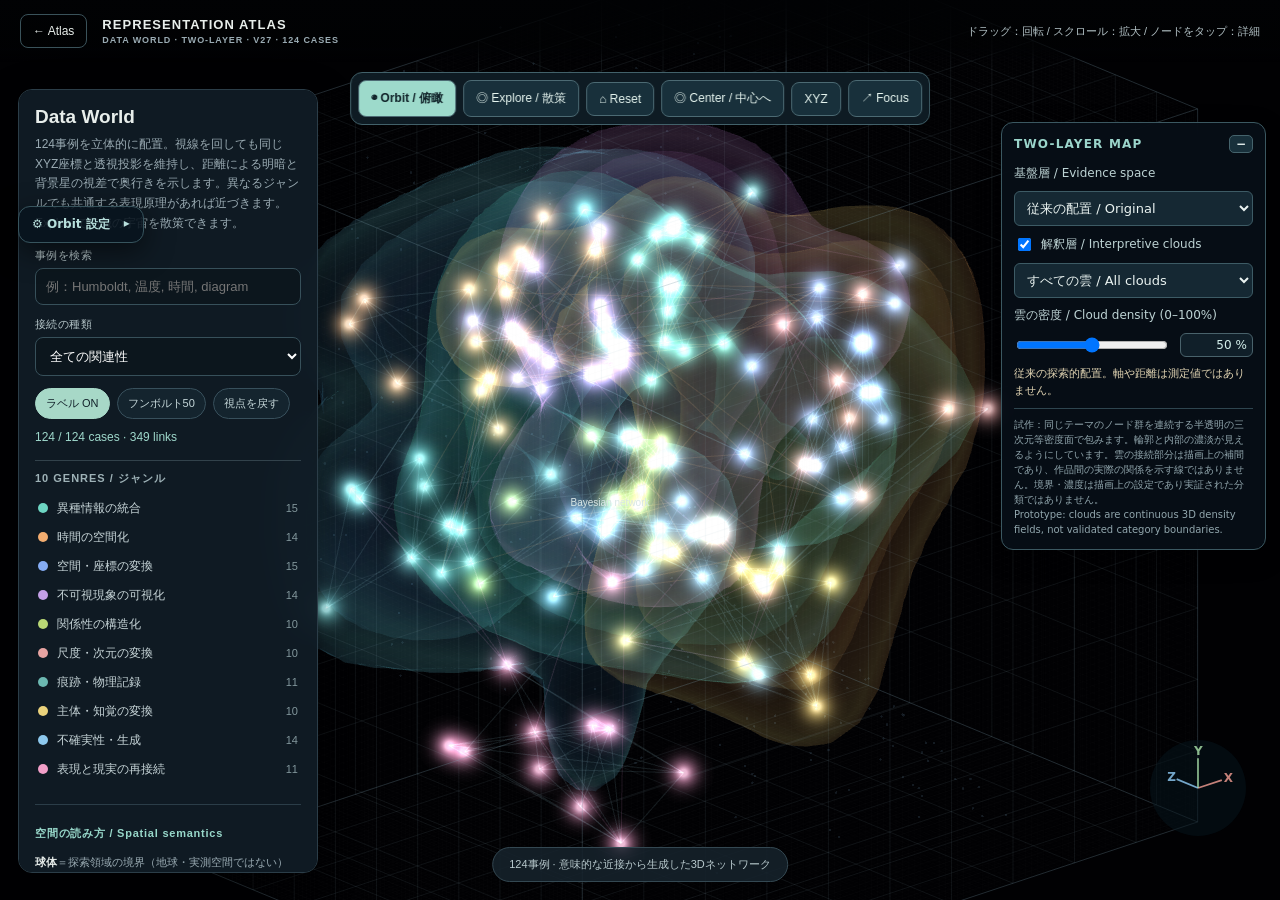
==== graph.html @ 0e758e9c "Add files via upload" ====
<!doctype html><html lang="ja"><head><meta name="robots" content="noindex, nofollow, noarchive"><meta charset="utf-8"><meta name="viewport" content="width=device-width, initial-scale=1, viewport-fit=cover"><meta name="theme-color" content="#010204"><title>Representation Atlas — Two-Layer Data World v19</title><style>
:root{--bg:#010204;--panel:#0b111a;--border:#2b3d48;--fg:#e8eeeb;--muted:#9aabb3;--accent:#98d8ca}*{box-sizing:border-box}body{margin:0;background:var(--bg);color:var(--fg);font-family:-apple-system,BlinkMacSystemFont,"Hiragino Kaku Gothic ProN",Meiryo,sans-serif;overflow:hidden}button,input,select{font:inherit}button{cursor:pointer}#space{position:fixed;inset:0;width:100%;height:100%;touch-action:none;display:block}.top{position:fixed;top:0;left:0;right:0;z-index:4;display:flex;align-items:center;gap:15px;padding:14px 20px;background:linear-gradient(#010204f5,#010204a8 80%,transparent)}.brand{font-size:13px;font-weight:750;letter-spacing:.08em}.brand small{display:block;font-size:9px;color:var(--muted);letter-spacing:.1em;margin-top:3px}.back{border:1px solid #3a525a;color:var(--fg);text-decoration:none;border-radius:8px;padding:9px 12px;font-size:12px;white-space:nowrap}.grow{flex:1}.hint{font-size:11px;color:#b2c1c5}.side{position:fixed;z-index:5;left:18px;top:89px;width:300px;max-height:calc(100vh - 116px);overflow:auto;background:#111d26ec;border:1px solid var(--border);border-radius:14px;padding:16px;box-shadow:0 12px 38px #0006;backdrop-filter:blur(12px)}.side h1{font-size:19px;line-height:1.2;margin:0 0 6px}.sub{font-size:12px;color:var(--muted);line-height:1.65;margin:0 0 14px}.field{display:block;margin:12px 0 5px;font-size:11px;color:#b7c7ca;letter-spacing:.04em}.search,select{width:100%;background:#0c161d;color:#fff;border:1px solid #37505a;border-radius:8px;padding:10px;font-size:13px;outline:none}.search:focus,select:focus{border-color:var(--accent)}.checks{display:flex;gap:7px;margin-top:12px;flex-wrap:wrap}.chip{border:1px solid #38505c;color:#c4d6d8;background:#14242e;border-radius:999px;padding:7px 10px;font-size:11px}.chip.on{background:#a7d8c7;color:#12212a;border-color:#a7d8c7}.legend{margin-top:16px;border-top:1px solid #32424b;padding-top:10px}.legend h2{font-size:11px;letter-spacing:.09em;color:#9eb2b7;margin:0 0 8px}.leg{display:flex;align-items:center;gap:9px;padding:6px 3px;border-radius:7px;font-size:12px;color:#c6d4d7;cursor:pointer}.leg:hover,.leg.active{background:#243943}.dot{width:10px;height:10px;border-radius:50%;flex-shrink:0}.count{margin-left:auto;color:#83979c;font-size:11px}.details{position:fixed;right:18px;top:88px;bottom:18px;width:340px;max-width:calc(100vw - 36px);overflow:auto;background:#12202bf5;border:1px solid #37505a;border-radius:14px;padding:18px;z-index:6;box-shadow:0 15px 55px #0008;display:none;backdrop-filter:blur(12px)}.details.show{display:block}.details .close{float:right;border:1px solid #48606b;background:transparent;color:#fff;border-radius:8px;padding:5px 9px}.details h2{font-size:19px;line-height:1.4;margin:12px 0 8px}.details p{font-size:13px;line-height:1.7;color:#c6d4d8}.kicker{font-size:10px;letter-spacing:.1em;color:#8fbab2}.meta{border-top:1px solid #304550;padding-top:12px;margin-top:14px}.meta strong{display:block;font-size:11px;color:#95b3b8;margin:10px 0 3px}.related{display:block;width:100%;text-align:left;background:#182c36;border:1px solid #2e4955;color:#dce8e6;border-radius:8px;padding:9px;margin-top:6px;font-size:12px}.related:hover{background:#264452}.footer{position:fixed;bottom:18px;left:50%;transform:translateX(-50%);z-index:3;background:#17232ddc;border:1px solid #344852;border-radius:999px;padding:9px 16px;font-size:11px;color:#b8c9cd;pointer-events:none;white-space:nowrap}.action{width:100%;border:1px solid #42626a;background:#19343c;color:#d9f2e9;border-radius:8px;padding:9px;margin-top:12px}.collapse{display:none}.mobileToggle{display:none}.stat{font-size:12px;color:#9ed8cb;margin-top:11px}.thumb{width:100%;max-height:180px;object-fit:contain;border-radius:9px;background:#e5e8e5;margin:9px 0}.tiny{font-size:10px;color:#90a6ac}.legendToggle{margin-left:auto;color:#b9d8d1;background:none;border:0;font-size:12px}
@media(max-width:750px){.top{padding:10px 12px;gap:8px}.brand{font-size:11px}.brand small{font-size:8px}.back{font-size:11px;padding:7px 9px}.hint{display:none}.mobileToggle{display:block;background:#1c353e;color:#fff;border:1px solid #3c5660;border-radius:8px;padding:8px 10px;font-size:12px}.side{left:10px;top:64px;max-height:55vh;width:min(300px,calc(100vw - 20px));padding:13px}.side.collapse{display:none}.details{right:8px;left:8px;top:auto;bottom:8px;width:auto;max-width:none;max-height:67vh}.footer{bottom:10px;font-size:10px;padding:7px 10px;max-width:95%;white-space:normal;text-align:center}}

.atlas-lang{display:flex;align-items:center;gap:3px;padding:3px;border:1px solid #577078;border-radius:9px;background:#0e2029;z-index:12;flex-shrink:0}.atlas-lang button{padding:7px 10px;background:transparent;border:0;border-radius:6px;color:#aabec2;font-size:12px;white-space:nowrap;cursor:pointer}.atlas-lang button[aria-pressed="true"]{background:#9ddacb;color:#102329;font-weight:700}@media(max-width:750px){.atlas-lang{position:fixed;right:10px;bottom:12px;box-shadow:0 5px 25px #0009}.atlas-lang button{padding:10px 12px}}

/* Walk mode */
#walkBar{position:fixed;z-index:8;left:50%;transform:translateX(-50%);top:72px;display:flex;gap:7px;align-items:center;background:#101e27e8;padding:7px;border:1px solid #42616a;border-radius:12px;backdrop-filter:blur(12px)}
#walkBar button,.movePad button{border:1px solid #4c6a73;background:#18303b;color:#e9f8f2;border-radius:8px;padding:9px 12px;font-size:12px;touch-action:none}#walkBar button.on{background:#9ddacb;color:#102329;font-weight:700}#walkHelp{position:fixed;z-index:4;bottom:66px;left:50%;transform:translateX(-50%);font-size:12px;color:#e0efea;background:#10232bbd;border:1px solid #3b5963;border-radius:9px;padding:8px 12px;white-space:nowrap;pointer-events:none;display:none}#crosshair{position:fixed;left:50%;top:50%;transform:translate(-50%,-50%);z-index:3;color:#fff9;font:26px monospace;pointer-events:none;display:none}.movePad{position:fixed;bottom:70px;left:14px;z-index:9;display:none;grid-template-columns:repeat(3,44px);gap:4px;touch-action:none}.movePad button{padding:10px 0;font-size:18px;min-height:43px}.movePad button[data-move="up"]{grid-column:2}.movePad button[data-move="left"]{grid-column:1;grid-row:2}.movePad button[data-move="back"]{grid-column:2;grid-row:2}.movePad button[data-move="right"]{grid-column:3;grid-row:2}.movePad button[data-move="down"]{grid-column:2;grid-row:3}.movePad button[data-move="forward"]{grid-column:2;grid-row:1}.walkActive #crosshair,.walkActive #walkHelp{display:block}.walkActive .footer{display:none}.walkActive .movePad{display:grid}.walkActive .side{max-height:calc(100vh - 170px)}
@media(max-width:750px){#walkBar{top:60px;left:10px;right:10px;transform:none;justify-content:center}#walkBar button{padding:8px 10px}.walkActive .side{top:115px;max-height:calc(100vh - 210px)}#walkHelp{bottom:18px;left:auto;right:10px;transform:none;font-size:10px;max-width:45vw;white-space:normal}.walkActive .atlas-lang{bottom:12px}.movePad{bottom:62px}}
.semantics{margin-top:20px;border-top:1px solid var(--border);padding-top:12px}.semantics h2{font-size:11px;letter-spacing:.07em;color:var(--accent)}.semantics p{font-size:11px;line-height:1.9;color:var(--muted)}.semantics b{color:var(--fg)}
@media(min-width:800px){.movePad{left:335px}}

#xyzPanel{position:fixed;right:14px;bottom:18px;z-index:30;background:rgba(3,8,16,.93);border:1px solid #47616d;border-radius:12px;padding:10px;color:#d6e7e9;font:11px system-ui;display:none;max-width:290px}
#xyzPanel.open{display:block}#xyzCanvas{width:270px;height:98px;display:block}#xyzPanel p{margin:5px 0 0;line-height:1.4;color:#a7c0c8}
@media(max-width:700px){#xyzPanel{right:6px;bottom:10px;max-width:245px}#xyzCanvas{width:230px;height:85px}}

#modelPanel{position:fixed;z-index:12;right:14px;top:122px;width:265px;background:rgba(7,15,24,.91);border:1px solid #3b5861;border-radius:12px;padding:12px;backdrop-filter:blur(13px);font:12px system-ui;color:#d9e8e8;box-shadow:0 8px 25px #0005}#modelPanel .modelHead{font-weight:700;letter-spacing:.1em;display:flex;justify-content:space-between;align-items:center;color:#9bd5cb}#modelPanel button{border:1px solid #45636c;border-radius:5px;color:#e6f0ef;background:#18303b;cursor:pointer}#modelControls{display:grid;gap:9px;margin-top:12px}#modelControls label{color:#bdd3d4}#modelControls select{width:100%;padding:8px;background:#152833;color:#eaf3f1;border:1px solid #3d5b65;border-radius:6px}#modelControls input[type=range]{width:100%}#modelControls .modelCheck{display:flex;align-items:center;gap:7px}#modelInfo{font-size:11px;line-height:1.5;color:#e3d6b4;margin:0}.modelNote{font-size:10px;line-height:1.5;color:#91a6ad;margin:0;border-top:1px solid #2e454f;padding-top:8px}@media(max-width:750px){#modelPanel{top:auto;bottom:58px;right:9px;width:min(255px,75vw);padding:9px}}

#fovControl{position:fixed;z-index:15;top:126px;left:50%;transform:translateX(-50%);width:240px;padding:10px 12px;border:1px solid #42616a;border-radius:11px;background:rgba(9,23,32,.93);color:#e9f8f2;box-shadow:0 8px 26px #0007;display:none;font:12px system-ui}
.walkActive #fovControl{display:block}
#fovControl label{display:flex;justify-content:space-between;align-items:center;gap:10px;margin-bottom:6px}
#fovControl input{width:100%;accent-color:#98d8ca;cursor:pointer}
#fovControl small{display:block;color:#a7c0c8;margin-top:3px;font-size:10px}
@media(max-width:750px){#fovControl{top:113px;left:50%;width:206px;padding:8px 10px}}

/* v22: linked range and strictly validated numeric entry */
.parameterRow{display:flex;align-items:center;gap:10px;min-width:0}
.parameterRow>input[type=range]{flex:1;min-width:0}
.parameterNumber{display:inline-flex;align-items:center;gap:2px;white-space:nowrap;border:1px solid #49626b;border-radius:6px;background:#101f29;color:#d5f0ec;padding:3px 5px;font-size:12px}
.parameterNumber input[type=number]{box-sizing:border-box;width:48px;min-width:0;background:transparent;color:inherit;border:0;outline:0;text-align:right;font:inherit;font-variant-numeric:tabular-nums;appearance:textfield;-moz-appearance:textfield}
.parameterNumber input[type=number]::-webkit-inner-spin-button,.parameterNumber input[type=number]::-webkit-outer-spin-button{-webkit-appearance:none;margin:0}
.parameterNumber:focus-within{border-color:#9bd6c9;box-shadow:0 0 0 1px #9bd6c960}
#fovControl label{gap:6px}#fovControl .parameterNumber input{width:39px}

#orbitAnalysis{display:none;position:fixed;top:125px;left:50%;transform:translateX(-50%);z-index:16;background:rgba(8,20,30,.95);border:1px solid #53717a;border-radius:12px;padding:11px 13px;color:#e6f5f6;min-width:285px;max-width:calc(100vw - 30px);box-shadow:0 8px 28px #0008;font:12px system-ui}
body:not(.walkActive) #orbitAnalysis{display:block}
#orbitAnalysis .oaRow{display:flex;align-items:center;gap:5px;flex-wrap:wrap;margin-top:7px}
#orbitAnalysis button,#orbitAnalysis select{border:1px solid #536d76;background:#132c38;color:#dceaf0;border-radius:5px;padding:5px 8px;cursor:pointer;font:inherit}
#orbitAnalysis button.on{background:#346176;border-color:#a0d6e4}
#orbitAnalysis input[type=range]{width:130px;accent-color:#9bd5d4}
#orbitAnalysis .oaTitle{font-weight:700;letter-spacing:.08em}
#orbitAnalysis .oaSmall{font-size:10px;color:#9dbbc2}
#orbitAnalysis{left:18px;top:206px;transform:none;min-width:0;width:292px;max-height:calc(100vh - 235px);overflow:auto;padding:9px 11px}
#orbitAnalysis.oaCollapsed{width:auto;max-width:190px;padding:0;overflow:hidden;border-color:#37545d;background:rgba(8,20,30,.88)}
#oaToggle{display:block;width:100%;border:0!important;background:transparent!important;color:#b7dfdc!important;padding:9px 13px!important;text-align:left;white-space:nowrap;font-weight:650!important}
#oaToggle:hover{background:#203943!important}
#oaChevron{float:right;margin-left:14px}
#orbitAnalysis.oaCollapsed #oaContent{display:none}
#orbitAnalysis:not(.oaCollapsed) #oaContent{padding-top:7px}
@media(max-width:750px){#orbitAnalysis{left:10px;top:170px;width:min(292px,calc(100vw - 20px));max-height:calc(100vh - 195px);font-size:11px}}


#exploreGuides{display:none;position:fixed;z-index:15;top:220px;left:50%;transform:translateX(-50%);background:rgba(9,23,32,.9);border:1px solid #42616a;border-radius:9px;padding:7px 10px;color:#d8f0ec;font:12px system-ui;gap:9px;align-items:center}
.walkActive #exploreGuides{display:flex}
#exploreGuides select{background:#122d38;color:#e3f5f2;border:1px solid #496b76;border-radius:5px;padding:4px;max-width:140px}
@media(max-width:750px){#exploreGuides{top:202px}}

/* H36 evidence inspector: appended only; original 3D controls unchanged. */
.h36{margin-top:18px;padding:14px;border:1px solid rgba(133,199,211,.35);border-radius:10px;background:rgba(8,26,36,.65);font-size:12px;line-height:1.55}
.h36 h3{font-size:14px;letter-spacing:.04em;margin:0 0 8px;color:#a5e5e2}
.h36 h4{font-size:12px;margin:14px 0 5px;color:#c1dfdf}
.h36 p{margin:5px 0 9px}.h36 .h36-state{display:inline-block;border:1px solid #b69a68;border-radius:4px;padding:2px 7px;color:#f0cf93}
.h36 .h36-note{color:#aebdc6}.h36 .h36-row{border-top:1px solid rgba(255,255,255,.12);padding:7px 0}
.h36 summary{cursor:pointer;color:#b4e8e9}.h36 code{white-space:normal;word-break:break-word}
</style></head><body><section id="modelPanel" aria-label="Two-layer mapping controls"><div class="modelHead">TWO-LAYER MAP <button id="modelCollapse" aria-label="Toggle model panel">−</button></div><div id="modelControls"><label id="spaceLabel" for="spaceSelect">基盤層 / Evidence space</label><select id="spaceSelect"><option value="original">従来の配置 / Original</option><option value="evidence">技法タグの類似度 / Tag similarity (MDS)</option></select><label class="modelCheck"><input type="checkbox" id="cloudToggle" checked> 解釈層 / Interpretive clouds</label><select id="cloudSelect"><option value="all">すべての雲 / All clouds</option><option value="time">時間・変化 / Time</option><option value="relations">関係・構造 / Relations</option><option value="invisible">不可視・測定 / Invisible</option><option value="perception">知覚・変換 / Perception</option></select><label for="cloudAlpha">雲の密度 / Cloud density (0–100%)</label><div class="parameterRow"><input id="cloudAlpha" type="range" min="0" max="100" step="1" value="50"><span class="parameterNumber"><input id="cloudAlphaNumber" type="number" min="0" max="100" step="1" value="50" inputmode="numeric" aria-label="Cloud density percent">%</span></div><p id="modelInfo"></p><p class="modelNote">試作：同じテーマのノード群を連続する半透明の三次元等密度面で包みます。輪郭と内部の濃淡が見えるようにしています。雲の接続部分は描画上の補間であり、作品間の実際の関係を示す線ではありません。境界・濃度は描画上の設定であり実証された分類ではありません。<br>Prototype: clouds are continuous 3D density fields, not validated category boundaries.</p></div></section><canvas id="space" aria-label="124件の事例と関連性を表す回転可能な三次元グラフ"></canvas><div class="top"><a href="index.html" class="back">← Atlas</a><div class="brand">REPRESENTATION ATLAS<small>DATA WORLD · TWO-LAYER · V27 · 124 CASES</small></div><div class="grow"></div><span class="hint">ドラッグ：回転 / スクロール：拡大 / ノードをタップ：詳細</span><button id="mobileToggle" class="mobileToggle">☰ 分類</button></div><aside id="side" class="side"><h1>Data World</h1><p class="sub">124事例を立体的に配置。視線を回しても同じXYZ座標と透視投影を維持し、距離による明暗と背景星の視差で奥行きを示します。異なるジャンルでも共通する表現原理があれば近づきます。Exploreで知識の宇宙を散策できます。</p><label class="field" for="search">事例を検索</label><input id="search" class="search" type="search" placeholder="例：Humboldt, 温度, 時間, diagram"><label class="field" for="edgeMode">接続の種類</label><select id="edgeMode"><option value="all">全ての関連性</option><option value="mechanism">共通する表現原理</option><option value="humboldt">フンボルトの8系譜</option><option value="idea">建築アイデアでの組み合わせ</option><option value="genre">同一ジャンル（補助線）</option><option value="none">線を表示しない</option></select><div class="checks"><button id="labels" class="chip on">ラベル ON</button><button id="humboldt" class="chip">フンボルト50</button><button id="reset" class="chip">視点を戻す</button></div><div class="stat" id="stat">124 cases</div><div class="legend"><h2>10 GENRES / ジャンル</h2><div id="legend"></div></div><section class="semantics"><h2>空間の読み方 / Spatial semantics</h2><p><b>球体</b>＝探索領域の境界（地球・実測空間ではない）<br><b>点</b>＝個々の事例（124件）<br><b>色・星団</b>＝主要ジャンル（10分類）<br><b>線</b>＝共有する表現原理・フンボルト系譜・アイデア上の共起<br><b>距離</b>＝表現原理・研究系譜・アイデア上の共起から計算した探索用の相対距離。客観的な歴史的影響や因果関係を示すものではない</p></section><button id="export" class="action">ネットワークデータをJSON保存</button><p class="tiny">色＝ジャンル。位置＝関連性に基づく3D力学配置。近接は探索上の仮説であり、学術的な影響関係を証明しません。</p></aside><aside id="details" class="details"><button class="close" id="close">✕</button><div id="detailBody"></div></aside><div class="footer" id="footer">124事例 · 意味的な近接から生成した3Dネットワーク</div><div class="atlas-lang" role="group" aria-label="Language / 言語"><button type="button" data-lang="ja" aria-pressed="true">日本語</button><button type="button" data-lang="en" aria-pressed="false">English</button></div><div id="walkBar"><button id="orbitMode" class="on">◉ Orbit / 俯瞰</button><button id="walkMode">◎ Explore / 散策</button><button id="homeCam">⌂ Reset</button><button id="reframeCam" title="Look at the network center">◎ Center / 中心へ</button><button id="diagnosticToggle" title="3D distribution check">XYZ</button><button id="nearCam">↗ Focus</button></div><section id="orbitAnalysis" class="oaCollapsed" aria-label="Orbit analysis controls"><button type="button" id="oaToggle" aria-expanded="false" aria-controls="oaContent">⚙ Orbit 設定 <span id="oaChevron">▸</span></button><div id="oaContent"><div class="oaTitle" id="oaTitle">ORBIT · 俯瞰分析</div><div class="oaRow"><button id="oaFit">全体表示 / Fit</button><button id="oaXY">XY</button><button id="oaXZ">XZ</button><button id="oaYZ">YZ</button><button id="oaFree">3D</button></div><div class="oaRow"><span id="oaProjection">投影</span><button id="oaOrtho" class="on">正投影</button><button id="oaPerspective">透視投影</button></div><div class="oaRow"><label for="oaAxis" id="oaSectionLabel">断面 / Section</label><select id="oaAxis"><option value="none">OFF</option><option value="x">X</option><option value="y">Y</option><option value="z">Z</option></select><input id="oaSlice" type="range" min="-1000" max="1000" step="10" value="0" disabled><span id="oaSliceValue">—</span></div><div class="oaRow"><label for="oaGuides" id="oaGuidesLabel">座標ガイド</label><select id="oaGuides"><option value="grid" selected>100×100 Grid</option><option value="frame">外枠＋断面 / Frame + plane</option><option value="off">非表示 / Off</option></select></div><div class="oaSmall" id="oaInfo">Orbitは外側から俯瞰するモードです。内部への進入はExploreを使用してください。</div></div></section><div id="exploreGuides"><label for="exploreGuideSelect">グリッド / Grid</label><select id="exploreGuideSelect" aria-label="Explore grid display"><option value="grid">100×100 Grid</option><option value="frame">外枠 / Frame</option><option value="off">OFF</option></select></div><div id="fovControl"><label for="fovSlider"><span id="fovTitle">視野角 / Field of view</span><span class="parameterNumber"><input id="fovNumber" type="number" min="60" max="180" step="1" value="100" inputmode="numeric" aria-label="Explore horizontal field of view degrees">°</span></label><input id="fovSlider" type="range" min="60" max="180" step="1" value="100" aria-label="Explore horizontal field of view"><small id="fovNote">水平視野角 · 初期値100°</small></div><div id="crosshair">+</div><div id="xyzPanel"><strong>XYZ · 3D POSITION CHECK</strong><canvas id="xyzCanvas" width="540" height="196"></canvas><p>XY / XZ / YZ — independent projections of the same 124 case coordinates. These are not additional networks.</p><p id="visibleCount"></p></div><div id="walkHelp">WASD 移動 · Q/E 上下 · マウスドラッグ 見回す · Shift 加速 · ノードをクリックして詳細</div><div class="movePad" aria-label="Movement controls"><button data-move="forward">↑</button><button data-move="left">←</button><button data-move="back">↓</button><button data-move="right">→</button><button data-move="up">＋</button><button data-move="down">－</button></div><script src="i18n.js"></script><script>const DATA={"precedents":[{"id":"001","name":"Minard — Napoleon Russian campaign","name_ja":"Minard — Napoleon Russian campaign","period":"1869","creator":"要調査","category_id":"integration","mechanism_ids":["integration","temporalization","remapping"],"discipline":"要分類","medium":"要調査","inputs":"geography,army size,direction,time,temperature","transformation_rule":"Encode army size as route width and combine advance, retreat and temperature","new_knowledge":"Movement and loss become one spatial narrative","architectural_transfer":"動線の太さを利用人数や消費エネルギーに対応","original_note":"Minard — Napoleon Russian campaign：Encode army size as route width and combine advance, retreat and temperature。Movement and loss become one spatial narrative。","strengths":"","limitations":"","verification_status":"unverified","source_urls":[],"image_url":"","image_credit":"","image_rights":"","research_notes":"","image_search_query":"Minard Napoleon Russian campaign 1869 map","image_review":"automatic_candidate_not_verified","humboldt_number":17},{"id":"002","name":"Florence Nightingale — Polar area diagram","name_ja":"Florence Nightingale — Polar area diagram","period":"1858","creator":"要調査","category_id":"integration","mechanism_ids":["integration"],"discipline":"要分類","medium":"要調査","inputs":"months,causes of death","transformation_rule":"Encode monthly causes as colored radial areas","new_knowledge":"Seasonal patterns and causes can be compared","architectural_transfer":"季節と環境負荷を円環図へ","original_note":"Florence Nightingale — Polar area diagram：Encode monthly causes as colored radial areas。Seasonal patterns and causes can be compared。","strengths":"","limitations":"","verification_status":"unverified","source_urls":[],"image_url":"","image_credit":"","image_rights":"","research_notes":"","image_search_query":"Florence Nightingale diagram causes mortality","image_review":"automatic_candidate_not_verified","humboldt_number":18},{"id":"003","name":"John Snow — Cholera map","name_ja":"John Snow — Cholera map","period":"1854","creator":"要調査","category_id":"integration","mechanism_ids":["integration"],"discipline":"要分類","medium":"要調査","inputs":"death locations,water pumps","transformation_rule":"Plot deaths and pumps on street geography","new_knowledge":"Spatial concentration suggests a possible shared source","architectural_transfer":"空間と社会現象の相関","original_note":"John Snow — Cholera map：Plot deaths and pumps on street geography。Spatial concentration suggests a possible shared source。","strengths":"","limitations":"","verification_status":"unverified","source_urls":[],"image_url":"","image_credit":"","image_rights":"","research_notes":"","image_search_query":"John Snow cholera map 1854","image_review":"automatic_candidate_not_verified","humboldt_number":19},{"id":"004","name":"Charles Booth — London poverty maps","name_ja":"Charles Booth — London poverty maps","period":"1889–","creator":"要調査","category_id":"integration","mechanism_ids":["integration"],"discipline":"要分類","medium":"要調査","inputs":"streets,socioeconomic classifications","transformation_rule":"Color urban streets by observed social categories","new_knowledge":"Urban inequality gains spatial form","architectural_transfer":"不可視な社会的境界を描く","original_note":"Charles Booth — London poverty maps：Color urban streets by observed social categories。Urban inequality gains spatial form。","strengths":"","limitations":"","verification_status":"unverified","source_urls":[],"image_url":"","image_credit":"","image_rights":"","research_notes":"","image_search_query":"Charles Booth poverty map London","image_review":"automatic_candidate_not_verified"},{"id":"005","name":"Harry Beck — Underground map","name_ja":"Harry Beck — Underground map","period":"1933","creator":"要調査","category_id":"integration","mechanism_ids":["integration","network","remapping"],"discipline":"要分類","medium":"要調査","inputs":"stations,connections","transformation_rule":"Simplify geography into regular angles and topology","new_knowledge":"Navigation becomes easier than with literal geography","architectural_transfer":"接続性で平面図を変形","original_note":"Harry Beck — Underground map：Simplify geography into regular angles and topology。Navigation becomes easier than with literal geography。","strengths":"","limitations":"","verification_status":"unverified","source_urls":[],"image_url":"","image_credit":"","image_rights":"","research_notes":"","image_search_query":"Harry Beck London Underground map 1933","image_review":"automatic_candidate_not_verified"},{"id":"006","name":"Otto Neurath — ISOTYPE","name_ja":"Otto Neurath — ISOTYPE","period":"1920年代〜","creator":"要調査","category_id":"integration","mechanism_ids":["integration"],"discipline":"要分類","medium":"要調査","inputs":"statistical quantities","transformation_rule":"Repeat standardized pictograms to encode counts","new_knowledge":"Comparable quantities become legible without complex charts","architectural_transfer":"建築要素を共通の視覚単位で表す","original_note":"Otto Neurath — ISOTYPE：Repeat standardized pictograms to encode counts。Comparable quantities become legible without complex charts。","strengths":"","limitations":"","verification_status":"unverified","source_urls":[],"image_url":"","image_credit":"","image_rights":"","research_notes":"","image_search_query":"Isotype Otto Neurath chart","image_review":"automatic_candidate_not_verified","humboldt_number":22},{"id":"007","name":"W. E. B. Du Bois — Statistical graphics","name_ja":"W. E. B. Du Bois — Statistical graphics","period":"1900","creator":"要調査","category_id":"integration","mechanism_ids":["integration"],"discipline":"要分類","medium":"要調査","inputs":"population,education,occupation","transformation_rule":"Transform social statistics into geometric graphic compositions","new_knowledge":"Structural inequality becomes visible","architectural_transfer":"利用機会の偏りを描く","original_note":"W. E. B. Du Bois — Statistical graphics：Transform social statistics into geometric graphic compositions。Structural inequality becomes visible。","strengths":"","limitations":"","verification_status":"unverified","source_urls":[],"image_url":"","image_credit":"","image_rights":"","research_notes":"","image_search_query":"W E B Du Bois 1900 Paris exposition charts","image_review":"automatic_candidate_not_verified","humboldt_number":20},{"id":"008","name":"Jacques Bertin — Sémiologie graphique","name_ja":"Jacques Bertin — Sémiologie graphique","period":"1967","creator":"要調査","category_id":"integration","mechanism_ids":["integration"],"discipline":"要分類","medium":"要調査","inputs":"categorical and numerical variables","transformation_rule":"Systematize position,size,value,color,shape,orientation,texture","new_knowledge":"Visual encodings can be chosen intentionally","architectural_transfer":"線や面の意味の規則を与える","original_note":"Jacques Bertin — Sémiologie graphique：Systematize position,size,value,color,shape,orientation,texture。Visual encodings can be chosen intentionally。","strengths":"","limitations":"","verification_status":"unverified","source_urls":[],"image_url":"","image_credit":"","image_rights":"","research_notes":"","image_search_query":"Jacques Bertin semiology graphics","image_review":"automatic_candidate_not_verified","humboldt_number":23},{"id":"009","name":"Sankey diagram","name_ja":"Sankey diagram","period":"1898頃","creator":"要調査","category_id":"integration","mechanism_ids":["integration","network"],"discipline":"要分類","medium":"要調査","inputs":"energy or material flows","transformation_rule":"Make link widths proportional to flow quantities","new_knowledge":"Losses and splits become visible","architectural_transfer":"熱水人資源の流れを可視化","original_note":"Sankey diagram：Make link widths proportional to flow quantities。Losses and splits become visible。","strengths":"","limitations":"","verification_status":"unverified","source_urls":[],"image_url":"","image_credit":"","image_rights":"","research_notes":"","image_search_query":"Sankey diagram steam engine 1898","image_review":"automatic_candidate_not_verified","humboldt_number":21},{"id":"010","name":"Alluvial diagram","name_ja":"Alluvial diagram","period":"要調査","creator":"要調査","category_id":"integration","mechanism_ids":["integration"],"discipline":"要分類","medium":"要調査","inputs":"categories over time","transformation_rule":"Connect category blocks across successive stages with bands","new_knowledge":"Transitions and composition change become visible","architectural_transfer":"用途や利用者の変遷を表す","original_note":"Alluvial diagram：Connect category blocks across successive stages with bands。Transitions and composition change become visible。","strengths":"","limitations":"","verification_status":"unverified","source_urls":[],"image_url":"","image_credit":"","image_rights":"","research_notes":"","image_search_query":"Alluvial diagram diagram","image_review":"automatic_candidate_not_verified"},{"id":"011","name":"Étienne-Jules Marey — Chronophotography","name_ja":"Étienne-Jules Marey — Chronophotography","period":"1880年代","creator":"要調査","category_id":"time","mechanism_ids":["temporalization","trace"],"discipline":"要分類","medium":"要調査","inputs":"motion,successive instants","transformation_rule":"Superimpose temporal samples in one frame","new_knowledge":"Movement becomes a spatial trace","architectural_transfer":"身体の変化を断面にする","original_note":"Étienne-Jules Marey — Chronophotography：Superimpose temporal samples in one frame。Movement becomes a spatial trace。","strengths":"","limitations":"","verification_status":"unverified","source_urls":[],"image_url":"","image_credit":"","image_rights":"","research_notes":"","image_search_query":"Etienne Jules Marey chronophotography walking","image_review":"automatic_candidate_not_verified"},{"id":"012","name":"Eadweard Muybridge — Motion sequences","name_ja":"Eadweard Muybridge — Motion sequences","period":"1878〜","creator":"要調査","category_id":"time","mechanism_ids":["temporalization"],"discipline":"要分類","medium":"要調査","inputs":"rapid animal motion","transformation_rule":"Split motion into successive photographic frames","new_knowledge":"Previously invisible phases of movement become comparable","architectural_transfer":"使用行為を時間的に分解","original_note":"Eadweard Muybridge — Motion sequences：Split motion into successive photographic frames。Previously invisible phases of movement become comparable。","strengths":"","limitations":"","verification_status":"unverified","source_urls":[],"image_url":"","image_credit":"","image_rights":"","research_notes":"","image_search_query":"Muybridge horse in motion","image_review":"automatic_candidate_not_verified"},{"id":"013","name":"Railway time-distance graph","name_ja":"Railway time-distance graph","period":"19世紀","creator":"要調査","category_id":"time","mechanism_ids":["temporalization","remapping"],"discipline":"要分類","medium":"要調査","inputs":"train position,time","transformation_rule":"Plot distance against time as trajectories","new_knowledge":"Speed and meetings become line slopes and intersections","architectural_transfer":"出会いや滞留を交点として描く","original_note":"Railway time-distance graph：Plot distance against time as trajectories。Speed and meetings become line slopes and intersections。","strengths":"","limitations":"","verification_status":"unverified","source_urls":[],"image_url":"","image_credit":"","image_rights":"","research_notes":"","image_search_query":"train timetable time distance graph","image_review":"automatic_candidate_not_verified"},{"id":"014","name":"Hermann Minkowski — Spacetime diagram","name_ja":"Hermann Minkowski — Spacetime diagram","period":"1908","creator":"要調査","category_id":"time","mechanism_ids":["temporalization","remapping"],"discipline":"要分類","medium":"要調査","inputs":"space,time,events","transformation_rule":"Represent object histories as worldlines in spacetime","new_knowledge":"Temporal and spatial relations can be compared","architectural_transfer":"建築内の移動を時空間的に捉える","original_note":"Hermann Minkowski — Spacetime diagram：Represent object histories as worldlines in spacetime。Temporal and spatial relations can be compared。","strengths":"","limitations":"","verification_status":"unverified","source_urls":[],"image_url":"","image_credit":"","image_rights":"","research_notes":"","image_search_query":"Minkowski spacetime diagram","image_review":"automatic_candidate_not_verified"},{"id":"015","name":"Henri Bergson — Duration","name_ja":"Henri Bergson — Duration","period":"1889〜","creator":"要調査","category_id":"time","mechanism_ids":["temporalization"],"discipline":"要分類","medium":"要調査","inputs":"lived time","transformation_rule":"Distinguish qualitative duration from homogeneous clock time","new_knowledge":"Experience need not be reduced to metric time","architectural_transfer":"体感時間で変形する平面図","original_note":"Henri Bergson — Duration：Distinguish qualitative duration from homogeneous clock time。Experience need not be reduced to metric time。","strengths":"","limitations":"","verification_status":"unverified","source_urls":[],"image_url":"","image_credit":"","image_rights":"","research_notes":"","image_search_query":"Henri Bergson   Duration diagram","image_review":"automatic_candidate_not_verified"},{"id":"016","name":"Gilles Deleuze — Time-image","name_ja":"Gilles Deleuze — Time-image","period":"1985","creator":"要調査","category_id":"time","mechanism_ids":["temporalization"],"discipline":"要分類","medium":"要調査","inputs":"cinematic time,images","transformation_rule":"Conceptualize time directly rather than only through movement","new_knowledge":"Temporal experience becomes an independent analytic dimension","architectural_transfer":"記憶や時間の重層を含むパース","original_note":"Gilles Deleuze — Time-image：Conceptualize time directly rather than only through movement。Temporal experience becomes an independent analytic dimension。","strengths":"","limitations":"","verification_status":"unverified","source_urls":[],"image_url":"","image_credit":"","image_rights":"","research_notes":"","image_search_query":"Gilles Deleuze   Time image diagram","image_review":"automatic_candidate_not_verified"},{"id":"017","name":"Christian Marclay — The Clock","name_ja":"Christian Marclay — The Clock","period":"2010","creator":"要調査","category_id":"time","mechanism_ids":["temporalization"],"discipline":"要分類","medium":"要調査","inputs":"film excerpts,clock times","transformation_rule":"Synchronize cinematic clock scenes with actual time","new_knowledge":"Represented and lived time coincide","architectural_transfer":"現実時間と表象時間を同期","original_note":"Christian Marclay — The Clock：Synchronize cinematic clock scenes with actual time。Represented and lived time coincide。","strengths":"","limitations":"","verification_status":"unverified","source_urls":[],"image_url":"","image_credit":"","image_rights":"","research_notes":"","image_search_query":"Christian Marclay The Clock installation","image_review":"automatic_candidate_not_verified"},{"id":"018","name":"Hiroshi Sugimoto — Theaters","name_ja":"Hiroshi Sugimoto — Theaters","period":"1970年代〜","creator":"要調査","category_id":"time","mechanism_ids":["temporalization","trace"],"discipline":"要分類","medium":"要調査","inputs":"film duration,light","transformation_rule":"Expose a single photograph for an entire film","new_knowledge":"Duration condenses into a single image","architectural_transfer":"長時間の出来事を一枚に蓄積","original_note":"Hiroshi Sugimoto — Theaters：Expose a single photograph for an entire film。Duration condenses into a single image。","strengths":"","limitations":"","verification_status":"unverified","source_urls":[],"image_url":"","image_credit":"","image_rights":"","research_notes":"","image_search_query":"Hiroshi Sugimoto Theaters photograph","image_review":"automatic_candidate_not_verified"},{"id":"019","name":"Harold Edgerton — Stroboscopic photography","name_ja":"Harold Edgerton — Stroboscopic photography","period":"要調査","creator":"要調査","category_id":"time","mechanism_ids":["temporalization"],"discipline":"要分類","medium":"要調査","inputs":"fast movement","transformation_rule":"Use timed flashes to isolate phases of motion","new_knowledge":"High-speed action becomes analyzable","architectural_transfer":"瞬間的現象を描く","original_note":"Harold Edgerton — Stroboscopic photography：Use timed flashes to isolate phases of motion。High-speed action becomes analyzable。","strengths":"","limitations":"","verification_status":"unverified","source_urls":[],"image_url":"","image_credit":"","image_rights":"","research_notes":"","image_search_query":"Harold Edgerton milk drop photograph","image_review":"automatic_candidate_not_verified"},{"id":"020","name":"Hovmöller diagram","name_ja":"Hovmöller diagram","period":"要調査","creator":"要調査","category_id":"time","mechanism_ids":["temporalization"],"discipline":"要分類","medium":"要調査","inputs":"space,time,field value","transformation_rule":"Plot one spatial coordinate against time","new_knowledge":"Propagation and movement appear as bands","architectural_transfer":"日照風騒音の伝播を描く","original_note":"Hovmöller diagram：Plot one spatial coordinate against time。Propagation and movement appear as bands。","strengths":"","limitations":"","verification_status":"unverified","source_urls":[],"image_url":"","image_credit":"","image_rights":"","research_notes":"","image_search_query":"Hovm ller diagram diagram","image_review":"automatic_candidate_not_verified"},{"id":"021","name":"Buckminster Fuller — Dymaxion Map","name_ja":"Buckminster Fuller — Dymaxion Map","period":"1943","creator":"要調査","category_id":"geometry","mechanism_ids":["remapping","multiscale"],"discipline":"要分類","medium":"要調査","inputs":"global geography","transformation_rule":"Project the globe onto an unfolded polyhedron","new_knowledge":"World adjacency can be seen with different interruptions","architectural_transfer":"外皮展開と隣接の再解釈","original_note":"Buckminster Fuller — Dymaxion Map：Project the globe onto an unfolded polyhedron。World adjacency can be seen with different interruptions。","strengths":"","limitations":"","verification_status":"unverified","source_urls":[],"image_url":"","image_credit":"","image_rights":"","research_notes":"","image_search_query":"Dymaxion map Buckminster Fuller","image_review":"automatic_candidate_not_verified","humboldt_number":45},{"id":"022","name":"Kevin Lynch — The Image of the City","name_ja":"Kevin Lynch — The Image of the City","period":"1960","creator":"要調査","category_id":"geometry","mechanism_ids":["remapping"],"discipline":"要分類","medium":"要調査","inputs":"urban perception","transformation_rule":"Analyze paths,edges,districts,nodes,landmarks","new_knowledge":"Mental structure of a city becomes describable","architectural_transfer":"記憶される空間構造を描く","original_note":"Kevin Lynch — The Image of the City：Analyze paths,edges,districts,nodes,landmarks。Mental structure of a city becomes describable。","strengths":"","limitations":"","verification_status":"unverified","source_urls":[],"image_url":"","image_credit":"","image_rights":"","research_notes":"","image_search_query":"Kevin Lynch Image of the City map","image_review":"automatic_candidate_not_verified","humboldt_number":46},{"id":"023","name":"Bill Hillier and Julienne Hanson — Space Syntax","name_ja":"Bill Hillier and Julienne Hanson — Space Syntax","period":"1984","creator":"要調査","category_id":"geometry","mechanism_ids":["remapping","network"],"discipline":"要分類","medium":"要調査","inputs":"spatial connections","transformation_rule":"Model spatial depth,connectivity and integration","new_knowledge":"Relational structure can be quantified","architectural_transfer":"接続性で平面図を再構成","original_note":"Bill Hillier and Julienne Hanson — Space Syntax：Model spatial depth,connectivity and integration。Relational structure can be quantified。","strengths":"","limitations":"","verification_status":"unverified","source_urls":[],"image_url":"","image_credit":"","image_rights":"","research_notes":"","image_search_query":"Space syntax axial map","image_review":"automatic_candidate_not_verified"},{"id":"024","name":"Isovist","name_ja":"Isovist","period":"要調査","creator":"要調査","category_id":"geometry","mechanism_ids":["remapping"],"discipline":"要分類","medium":"要調査","inputs":"visibility from a viewpoint","transformation_rule":"Compute visible region as geometry","new_knowledge":"Visual reach and occlusion become measurable","architectural_transfer":"視覚的な広がりを形にする","original_note":"Isovist：Compute visible region as geometry。Visual reach and occlusion become measurable。","strengths":"","limitations":"","verification_status":"unverified","source_urls":[],"image_url":"","image_credit":"","image_rights":"","research_notes":"","image_search_query":"Isovist diagram","image_review":"automatic_candidate_not_verified"},{"id":"025","name":"Voronoi diagram","name_ja":"Voronoi diagram","period":"要調査","creator":"要調査","category_id":"geometry","mechanism_ids":["remapping"],"discipline":"要分類","medium":"要調査","inputs":"seed locations,distance","transformation_rule":"Partition space by nearest seed","new_knowledge":"Zones of proximity become explicit","architectural_transfer":"活動圏や支配領域を描く","original_note":"Voronoi diagram：Partition space by nearest seed。Zones of proximity become explicit。","strengths":"","limitations":"","verification_status":"unverified","source_urls":[],"image_url":"","image_credit":"","image_rights":"","research_notes":"","image_search_query":"Voronoi diagram","image_review":"automatic_candidate_not_verified"},{"id":"026","name":"Delaunay triangulation","name_ja":"Delaunay triangulation","period":"要調査","creator":"要調査","category_id":"geometry","mechanism_ids":["remapping"],"discipline":"要分類","medium":"要調査","inputs":"point positions","transformation_rule":"Connect neighboring points into triangles","new_knowledge":"Local adjacency becomes a network","architectural_transfer":"柱人設備の関係を描く","original_note":"Delaunay triangulation：Connect neighboring points into triangles。Local adjacency becomes a network。","strengths":"","limitations":"","verification_status":"unverified","source_urls":[],"image_url":"","image_credit":"","image_rights":"","research_notes":"","image_search_query":"Delaunay triangulation diagram","image_review":"automatic_candidate_not_verified"},{"id":"027","name":"Cartogram","name_ja":"Cartogram","period":"要調査","creator":"要調査","category_id":"geometry","mechanism_ids":["remapping","integration"],"discipline":"要分類","medium":"要調査","inputs":"geography,statistical weights","transformation_rule":"Distort area or distance by nongeographic magnitude","new_knowledge":"Importance replaces literal size","architectural_transfer":"利用頻度で建築を変形","original_note":"Cartogram：Distort area or distance by nongeographic magnitude。Importance replaces literal size。","strengths":"","limitations":"","verification_status":"unverified","source_urls":[],"image_url":"","image_credit":"","image_rights":"","research_notes":"","image_search_query":"population cartogram","image_review":"automatic_candidate_not_verified"},{"id":"028","name":"Conformal mapping","name_ja":"Conformal mapping","period":"要調査","creator":"要調査","category_id":"geometry","mechanism_ids":["remapping"],"discipline":"要分類","medium":"要調査","inputs":"curved geometry","transformation_rule":"Transform geometry while preserving local angles","new_knowledge":"Curved surfaces can be reparameterized","architectural_transfer":"曲面建築の別座標表現","original_note":"Conformal mapping：Transform geometry while preserving local angles。Curved surfaces can be reparameterized。","strengths":"","limitations":"","verification_status":"unverified","source_urls":[],"image_url":"","image_credit":"","image_rights":"","research_notes":"","image_search_query":"Conformal mapping diagram","image_review":"automatic_candidate_not_verified"},{"id":"029","name":"Medial axis / skeletonization","name_ja":"Medial axis / skeletonization","period":"要調査","creator":"要調査","category_id":"geometry","mechanism_ids":["remapping"],"discipline":"要分類","medium":"要調査","inputs":"shape boundaries","transformation_rule":"Reduce regions to central skeletal lines","new_knowledge":"Underlying spatial branching becomes legible","architectural_transfer":"余白や通路の骨格抽出","original_note":"Medial axis / skeletonization：Reduce regions to central skeletal lines。Underlying spatial branching becomes legible。","strengths":"","limitations":"","verification_status":"unverified","source_urls":[],"image_url":"","image_credit":"","image_rights":"","research_notes":"","image_search_query":"Medial axis   skeletonization diagram","image_review":"automatic_candidate_not_verified"},{"id":"030","name":"Persistent homology","name_ja":"Persistent homology","period":"要調査","creator":"要調査","category_id":"geometry","mechanism_ids":["remapping","multiscale"],"discipline":"要分類","medium":"要調査","inputs":"point sets,scale","transformation_rule":"Track connected components and holes across scales","new_knowledge":"Stable topological features emerge","architectural_transfer":"開放性と分断を多尺度で検討","original_note":"Persistent homology：Track connected components and holes across scales。Stable topological features emerge。","strengths":"","limitations":"","verification_status":"unverified","source_urls":[],"image_url":"","image_credit":"","image_rights":"","research_notes":"","image_search_query":"Persistent homology diagram","image_review":"automatic_candidate_not_verified"},{"id":"031","name":"Ernst Chladni — Chladni figures","name_ja":"Ernst Chladni — Chladni figures","period":"18世紀末","creator":"要調査","category_id":"invisible","mechanism_ids":["field","trace"],"discipline":"要分類","medium":"要調査","inputs":"plate vibrations,sand","transformation_rule":"Use sand to reveal vibrational nodal lines","new_knowledge":"Invisible vibration modes form patterns","architectural_transfer":"音響と形態を接続","original_note":"Ernst Chladni — Chladni figures：Use sand to reveal vibrational nodal lines。Invisible vibration modes form patterns。","strengths":"","limitations":"","verification_status":"unverified","source_urls":[],"image_url":"","image_credit":"","image_rights":"","research_notes":"","image_search_query":"Chladni figures sand vibration","image_review":"automatic_candidate_not_verified","humboldt_number":31},{"id":"032","name":"Schlieren photography","name_ja":"Schlieren photography","period":"要調査","creator":"要調査","category_id":"invisible","mechanism_ids":["field"],"discipline":"要分類","medium":"要調査","inputs":"air density gradients,light","transformation_rule":"Image optical deflection caused by density changes","new_knowledge":"Airflow and heat plumes become visible","architectural_transfer":"温熱環境を空間像にする","original_note":"Schlieren photography：Image optical deflection caused by density changes。Airflow and heat plumes become visible。","strengths":"","limitations":"","verification_status":"unverified","source_urls":[],"image_url":"","image_credit":"","image_rights":"","research_notes":"","image_search_query":"Schlieren photography convection","image_review":"automatic_candidate_not_verified","humboldt_number":32},{"id":"033","name":"Michael Faraday — Magnetic field lines","name_ja":"Michael Faraday — Magnetic field lines","period":"要調査","creator":"要調査","category_id":"invisible","mechanism_ids":["field","network"],"discipline":"要分類","medium":"要調査","inputs":"magnetic forces","transformation_rule":"Represent a field using continuous directional lines","new_knowledge":"Invisible force becomes spatial structure","architectural_transfer":"視線音気流の力線表現","original_note":"Michael Faraday — Magnetic field lines：Represent a field using continuous directional lines。Invisible force becomes spatial structure。","strengths":"","limitations":"","verification_status":"unverified","source_urls":[],"image_url":"","image_credit":"","image_rights":"","research_notes":"","image_search_query":"magnetic field iron filings","image_review":"automatic_candidate_not_verified","humboldt_number":30},{"id":"034","name":"Cloud chamber","name_ja":"Cloud chamber","period":"要調査","creator":"要調査","category_id":"invisible","mechanism_ids":["field"],"discipline":"要分類","medium":"要調査","inputs":"charged particle passage","transformation_rule":"Make particle tracks visible through condensation","new_knowledge":"Transient invisible trajectories are recorded","architectural_transfer":"通過の痕跡を描く","original_note":"Cloud chamber：Make particle tracks visible through condensation。Transient invisible trajectories are recorded。","strengths":"","limitations":"","verification_status":"unverified","source_urls":[],"image_url":"","image_credit":"","image_rights":"","research_notes":"","image_search_query":"cloud chamber particle tracks","image_review":"automatic_candidate_not_verified"},{"id":"035","name":"Particle image velocimetry","name_ja":"Particle image velocimetry","period":"要調査","creator":"要調査","category_id":"invisible","mechanism_ids":["field"],"discipline":"要分類","medium":"要調査","inputs":"particle displacement,fluid","transformation_rule":"Infer vector velocity fields from tracer motion","new_knowledge":"Flow structure becomes measurable","architectural_transfer":"空気や人流をベクトル場へ","original_note":"Particle image velocimetry：Infer vector velocity fields from tracer motion。Flow structure becomes measurable。","strengths":"","limitations":"","verification_status":"unverified","source_urls":[],"image_url":"","image_credit":"","image_rights":"","research_notes":"","image_search_query":"Particle image velocimetry diagram","image_review":"automatic_candidate_not_verified","humboldt_number":34},{"id":"036","name":"Thermography","name_ja":"Thermography","period":"要調査","creator":"要調査","category_id":"invisible","mechanism_ids":["field"],"discipline":"要分類","medium":"要調査","inputs":"infrared radiation","transformation_rule":"Convert radiation into apparent thermal images","new_knowledge":"Thermal differences become spatially legible","architectural_transfer":"外皮の熱性能図","original_note":"Thermography：Convert radiation into apparent thermal images。Thermal differences become spatially legible。","strengths":"","limitations":"","verification_status":"unverified","source_urls":[],"image_url":"","image_credit":"","image_rights":"","research_notes":"","image_search_query":"infrared thermography building","image_review":"automatic_candidate_not_verified","humboldt_number":33},{"id":"037","name":"Spectrogram","name_ja":"Spectrogram","period":"要調査","creator":"要調査","category_id":"invisible","mechanism_ids":["field"],"discipline":"要分類","medium":"要調査","inputs":"sound,time,frequency","transformation_rule":"Decompose sound by time and frequency","new_knowledge":"Acoustic structure becomes visible","architectural_transfer":"音環境の時間空間表現","original_note":"Spectrogram：Decompose sound by time and frequency。Acoustic structure becomes visible。","strengths":"","limitations":"","verification_status":"unverified","source_urls":[],"image_url":"","image_credit":"","image_rights":"","research_notes":"","image_search_query":"spectrogram sound","image_review":"automatic_candidate_not_verified","humboldt_number":35},{"id":"038","name":"Seismogram","name_ja":"Seismogram","period":"要調査","creator":"要調査","category_id":"invisible","mechanism_ids":["field"],"discipline":"要分類","medium":"要調査","inputs":"ground vibration,time","transformation_rule":"Record movement as time series","new_knowledge":"Small oscillations become analyzable","architectural_transfer":"微細な建築運動を表す","original_note":"Seismogram：Record movement as time series。Small oscillations become analyzable。","strengths":"","limitations":"","verification_status":"unverified","source_urls":[],"image_url":"","image_credit":"","image_rights":"","research_notes":"","image_search_query":"Seismogram diagram","image_review":"automatic_candidate_not_verified"},{"id":"039","name":"EEG topographic mapping","name_ja":"EEG topographic mapping","period":"要調査","creator":"要調査","category_id":"invisible","mechanism_ids":["field"],"discipline":"要分類","medium":"要調査","inputs":"electrode potentials","transformation_rule":"Interpolate scalp voltage distribution","new_knowledge":"Spatial patterns in recordings become visible","architectural_transfer":"空間体験と生理反応を比較","original_note":"EEG topographic mapping：Interpolate scalp voltage distribution。Spatial patterns in recordings become visible。","strengths":"","limitations":"","verification_status":"unverified","source_urls":[],"image_url":"","image_credit":"","image_rights":"","research_notes":"","image_search_query":"EEG topographic mapping diagram","image_review":"automatic_candidate_not_verified"},{"id":"040","name":"Cosmic microwave background map","name_ja":"Cosmic microwave background map","period":"要調査","creator":"要調査","category_id":"invisible","mechanism_ids":["field"],"discipline":"要分類","medium":"要調査","inputs":"microwave temperature anisotropy","transformation_rule":"Project tiny sky temperature variations","new_knowledge":"Large-scale cosmic patterns emerge","architectural_transfer":"微小差を増幅して全体を理解","original_note":"Cosmic microwave background map：Project tiny sky temperature variations。Large-scale cosmic patterns emerge。","strengths":"","limitations":"","verification_status":"unverified","source_urls":[],"image_url":"","image_credit":"","image_rights":"","research_notes":"","image_search_query":"cosmic microwave background map","image_review":"automatic_candidate_not_verified"},{"id":"041","name":"Santiago Ramón y Cajal — Neuron drawings","name_ja":"Santiago Ramón y Cajal — Neuron drawings","period":"要調査","creator":"要調査","category_id":"networks","mechanism_ids":["network"],"discipline":"要分類","medium":"要調査","inputs":"microscopic neural forms","transformation_rule":"Translate observations into detailed line drawings","new_knowledge":"Neural morphology and connection patterns become intelligible","architectural_transfer":"建築を関係ネットワークとして描く","original_note":"Santiago Ramón y Cajal — Neuron drawings：Translate observations into detailed line drawings。Neural morphology and connection patterns become intelligible。","strengths":"","limitations":"","verification_status":"unverified","source_urls":[],"image_url":"","image_credit":"","image_rights":"","research_notes":"","image_search_query":"Ramon y Cajal neuron drawing","image_review":"automatic_candidate_not_verified","humboldt_number":41},{"id":"042","name":"Mark Lombardi — Narrative Structures","name_ja":"Mark Lombardi — Narrative Structures","period":"1990年代","creator":"要調査","category_id":"networks","mechanism_ids":["network"],"discipline":"要分類","medium":"要調査","inputs":"people,organizations,money","transformation_rule":"Connect actors and transactions as graph drawings","new_knowledge":"Complex power and finance relationships become legible","architectural_transfer":"人資金制度資材のネットワーク","original_note":"Mark Lombardi — Narrative Structures：Connect actors and transactions as graph drawings。Complex power and finance relationships become legible。","strengths":"","limitations":"","verification_status":"unverified","source_urls":[],"image_url":"","image_credit":"","image_rights":"","research_notes":"","image_search_query":"Mark Lombardi network drawing","image_review":"automatic_candidate_not_verified","humboldt_number":42},{"id":"043","name":"Richard Feynman — Feynman diagrams","name_ja":"Richard Feynman — Feynman diagrams","period":"要調査","creator":"要調査","category_id":"networks","mechanism_ids":["network","instruction"],"discipline":"要分類","medium":"要調査","inputs":"particle interactions","transformation_rule":"Encode interaction terms as lines and vertices","new_knowledge":"Complex calculations gain compact visual notation","architectural_transfer":"出来事の相互作用を図面化","original_note":"Richard Feynman — Feynman diagrams：Encode interaction terms as lines and vertices。Complex calculations gain compact visual notation。","strengths":"","limitations":"","verification_status":"unverified","source_urls":[],"image_url":"","image_credit":"","image_rights":"","research_notes":"","image_search_query":"Feynman diagram","image_review":"automatic_candidate_not_verified"},{"id":"044","name":"Phylogenetic tree","name_ja":"Phylogenetic tree","period":"要調査","creator":"要調査","category_id":"networks","mechanism_ids":["network"],"discipline":"要分類","medium":"要調査","inputs":"evolutionary relationships","transformation_rule":"Show descent and divergence as branching","new_knowledge":"Shared ancestry becomes legible","architectural_transfer":"設計案の派生を表す","original_note":"Phylogenetic tree：Show descent and divergence as branching。Shared ancestry becomes legible。","strengths":"","limitations":"","verification_status":"unverified","source_urls":[],"image_url":"","image_credit":"","image_rights":"","research_notes":"","image_search_query":"phylogenetic tree","image_review":"automatic_candidate_not_verified","humboldt_number":44},{"id":"045","name":"Food web","name_ja":"Food web","period":"要調査","creator":"要調査","category_id":"networks","mechanism_ids":["network"],"discipline":"要分類","medium":"要調査","inputs":"ecological feeding relations","transformation_rule":"Connect species through trophic links","new_knowledge":"Interdependence becomes visible","architectural_transfer":"資源の相互依存関係","original_note":"Food web：Connect species through trophic links。Interdependence becomes visible。","strengths":"","limitations":"","verification_status":"unverified","source_urls":[],"image_url":"","image_credit":"","image_rights":"","research_notes":"","image_search_query":"Food web diagram","image_review":"automatic_candidate_not_verified","humboldt_number":43},{"id":"046","name":"Dependency graph","name_ja":"Dependency graph","period":"要調査","creator":"要調査","category_id":"networks","mechanism_ids":["network"],"discipline":"要分類","medium":"要調査","inputs":"tasks,dependencies","transformation_rule":"Use directed links to encode prerequisites","new_knowledge":"Critical dependencies become visible","architectural_transfer":"施工運用変更の連鎖","original_note":"Dependency graph：Use directed links to encode prerequisites。Critical dependencies become visible。","strengths":"","limitations":"","verification_status":"unverified","source_urls":[],"image_url":"","image_credit":"","image_rights":"","research_notes":"","image_search_query":"Dependency graph diagram","image_review":"automatic_candidate_not_verified"},{"id":"047","name":"Chord diagram","name_ja":"Chord diagram","period":"要調査","creator":"要調査","category_id":"networks","mechanism_ids":["network"],"discipline":"要分類","medium":"要調査","inputs":"inter-category flows","transformation_rule":"Connect categories around a circle with ribbons","new_knowledge":"Reciprocal exchange becomes comparable","architectural_transfer":"諸室間の往来を描く","original_note":"Chord diagram：Connect categories around a circle with ribbons。Reciprocal exchange becomes comparable。","strengths":"","limitations":"","verification_status":"unverified","source_urls":[],"image_url":"","image_credit":"","image_rights":"","research_notes":"","image_search_query":"chord diagram","image_review":"automatic_candidate_not_verified"},{"id":"048","name":"Adjacency matrix","name_ja":"Adjacency matrix","period":"要調査","creator":"要調査","category_id":"networks","mechanism_ids":["network"],"discipline":"要分類","medium":"要調査","inputs":"network connections","transformation_rule":"Encode edges as cells in a matrix","new_knowledge":"Connectivity can be compared independently of layout","architectural_transfer":"室同士の関係を配置前に検討","original_note":"Adjacency matrix：Encode edges as cells in a matrix。Connectivity can be compared independently of layout。","strengths":"","limitations":"","verification_status":"unverified","source_urls":[],"image_url":"","image_credit":"","image_rights":"","research_notes":"","image_search_query":"Adjacency matrix diagram","image_review":"automatic_candidate_not_verified"},{"id":"049","name":"Hypergraph","name_ja":"Hypergraph","period":"要調査","creator":"要調査","category_id":"networks","mechanism_ids":["network"],"discipline":"要分類","medium":"要調査","inputs":"multiway relationships","transformation_rule":"Represent one relationship among several nodes","new_knowledge":"Group interactions cannot be reduced to pairwise links","architectural_transfer":"複数の活動の共有関係","original_note":"Hypergraph：Represent one relationship among several nodes。Group interactions cannot be reduced to pairwise links。","strengths":"","limitations":"","verification_status":"unverified","source_urls":[],"image_url":"","image_credit":"","image_rights":"","research_notes":"","image_search_query":"Hypergraph diagram","image_review":"automatic_candidate_not_verified"},{"id":"050","name":"Knowledge graph","name_ja":"Knowledge graph","period":"要調査","creator":"要調査","category_id":"networks","mechanism_ids":["network"],"discipline":"要分類","medium":"要調査","inputs":"entities,semantic relations","transformation_rule":"Connect typed entities with labeled relations","new_knowledge":"Cross-domain knowledge becomes navigable","architectural_transfer":"空間素材社会的意味の接続","original_note":"Knowledge graph：Connect typed entities with labeled relations。Cross-domain knowledge becomes navigable。","strengths":"","limitations":"","verification_status":"unverified","source_urls":[],"image_url":"","image_credit":"","image_rights":"","research_notes":"","image_search_query":"Knowledge graph diagram","image_review":"automatic_candidate_not_verified"},{"id":"051","name":"Charles and Ray Eames — Powers of Ten","name_ja":"Charles and Ray Eames — Powers of Ten","period":"1977","creator":"要調査","category_id":"scale","mechanism_ids":["multiscale","remapping"],"discipline":"要分類","medium":"要調査","inputs":"scale,physical world","transformation_rule":"Zoom through powers of ten","new_knowledge":"Micro and macro phenomena form a continuous narrative","architectural_transfer":"ディテールから都市へ連続する図面","original_note":"Charles and Ray Eames — Powers of Ten：Zoom through powers of ten。Micro and macro phenomena form a continuous narrative。","strengths":"","limitations":"","verification_status":"unverified","source_urls":[],"image_url":"","image_credit":"","image_rights":"","research_notes":"","image_search_query":"Powers of Ten Eames film","image_review":"automatic_candidate_not_verified"},{"id":"052","name":"Benoit Mandelbrot — Fractal geometry","name_ja":"Benoit Mandelbrot — Fractal geometry","period":"要調査","creator":"要調査","category_id":"scale","mechanism_ids":["multiscale"],"discipline":"要分類","medium":"要調査","inputs":"self-similar patterns","transformation_rule":"Describe complexity through recursive scale relations","new_knowledge":"Cross-scale structure becomes intelligible","architectural_transfer":"複数スケールの構成規則","original_note":"Benoit Mandelbrot — Fractal geometry：Describe complexity through recursive scale relations。Cross-scale structure becomes intelligible。","strengths":"","limitations":"","verification_status":"unverified","source_urls":[],"image_url":"","image_credit":"","image_rights":"","research_notes":"","image_search_query":"Mandelbrot set","image_review":"automatic_candidate_not_verified"},{"id":"053","name":"Hilbert curve","name_ja":"Hilbert curve","period":"要調査","creator":"要調査","category_id":"scale","mechanism_ids":["multiscale"],"discipline":"要分類","medium":"要調査","inputs":"one-dimensional order,plane","transformation_rule":"Recursively map a line across a square","new_knowledge":"Linear order can cover a two-dimensional domain","architectural_transfer":"平面を一本の経路に符号化","original_note":"Hilbert curve：Recursively map a line across a square。Linear order can cover a two-dimensional domain。","strengths":"","limitations":"","verification_status":"unverified","source_urls":[],"image_url":"","image_credit":"","image_rights":"","research_notes":"","image_search_query":"Hilbert curve","image_review":"automatic_candidate_not_verified"},{"id":"054","name":"Peano curve","name_ja":"Peano curve","period":"要調査","creator":"要調査","category_id":"scale","mechanism_ids":["multiscale"],"discipline":"要分類","medium":"要調査","inputs":"continuous path,area","transformation_rule":"Construct a space-filling continuous curve","new_knowledge":"Dimension and continuity relations become surprising","architectural_transfer":"領域の位置を順序付き線へ","original_note":"Peano curve：Construct a space-filling continuous curve。Dimension and continuity relations become surprising。","strengths":"","limitations":"","verification_status":"unverified","source_urls":[],"image_url":"","image_credit":"","image_rights":"","research_notes":"","image_search_query":"Peano curve","image_review":"automatic_candidate_not_verified"},{"id":"055","name":"Quadtree / Octree","name_ja":"Quadtree / Octree","period":"要調査","creator":"要調査","category_id":"scale","mechanism_ids":["multiscale"],"discipline":"要分類","medium":"要調査","inputs":"spatial regions,detail","transformation_rule":"Recursively subdivide where detail is needed","new_knowledge":"Variable resolution represents complexity efficiently","architectural_transfer":"重要部分だけ高解像度","original_note":"Quadtree / Octree：Recursively subdivide where detail is needed。Variable resolution represents complexity efficiently。","strengths":"","limitations":"","verification_status":"unverified","source_urls":[],"image_url":"","image_credit":"","image_rights":"","research_notes":"","image_search_query":"Quadtree   Octree diagram","image_review":"automatic_candidate_not_verified"},{"id":"056","name":"Wavelet transform","name_ja":"Wavelet transform","period":"要調査","creator":"要調査","category_id":"scale","mechanism_ids":["multiscale"],"discipline":"要分類","medium":"要調査","inputs":"signal,scale,location","transformation_rule":"Decompose signals into localized scale components","new_knowledge":"Global and local variations can be studied together","architectural_transfer":"環境の傾向と局所変動","original_note":"Wavelet transform：Decompose signals into localized scale components。Global and local variations can be studied together。","strengths":"","limitations":"","verification_status":"unverified","source_urls":[],"image_url":"","image_credit":"","image_rights":"","research_notes":"","image_search_query":"Wavelet transform diagram","image_review":"automatic_candidate_not_verified"},{"id":"057","name":"Fourier transform","name_ja":"Fourier transform","period":"要調査","creator":"要調査","category_id":"scale","mechanism_ids":["multiscale"],"discipline":"要分類","medium":"要調査","inputs":"signal,frequency","transformation_rule":"Decompose variation into periodic components","new_knowledge":"Hidden cycles become identifiable","architectural_transfer":"反復やリズムを抽出","original_note":"Fourier transform：Decompose variation into periodic components。Hidden cycles become identifiable。","strengths":"","limitations":"","verification_status":"unverified","source_urls":[],"image_url":"","image_credit":"","image_rights":"","research_notes":"","image_search_query":"Fourier transform graph","image_review":"automatic_candidate_not_verified"},{"id":"058","name":"t-SNE / UMAP","name_ja":"t-SNE / UMAP","period":"要調査","creator":"要調査","category_id":"scale","mechanism_ids":["multiscale","remapping"],"discipline":"要分類","medium":"要調査","inputs":"high-dimensional similarities","transformation_rule":"Project neighboring data points into low dimensions","new_knowledge":"Patterns of similarity become inspectable","architectural_transfer":"設計案の類似性マップ","original_note":"t-SNE / UMAP：Project neighboring data points into low dimensions。Patterns of similarity become inspectable。","strengths":"","limitations":"","verification_status":"unverified","source_urls":[],"image_url":"","image_credit":"","image_rights":"","research_notes":"","image_search_query":"t SNE   UMAP diagram","image_review":"automatic_candidate_not_verified"},{"id":"059","name":"Parallel coordinates","name_ja":"Parallel coordinates","period":"要調査","creator":"要調査","category_id":"scale","mechanism_ids":["multiscale"],"discipline":"要分類","medium":"要調査","inputs":"multiple numerical variables","transformation_rule":"Draw each case as a polyline across variable axes","new_knowledge":"Multivariate tradeoffs become comparable","architectural_transfer":"複数性能の一枚比較","original_note":"Parallel coordinates：Draw each case as a polyline across variable axes。Multivariate tradeoffs become comparable。","strengths":"","limitations":"","verification_status":"unverified","source_urls":[],"image_url":"","image_credit":"","image_rights":"","research_notes":"","image_search_query":"parallel coordinates plot","image_review":"automatic_candidate_not_verified"},{"id":"060","name":"Tensor field visualization","name_ja":"Tensor field visualization","period":"要調査","creator":"要調査","category_id":"scale","mechanism_ids":["multiscale"],"discipline":"要分類","medium":"要調査","inputs":"directional field properties","transformation_rule":"Use glyphs or streamlines for directional quantities","new_knowledge":"Anisotropic behavior becomes visible","architectural_transfer":"応力や材料の方向性","original_note":"Tensor field visualization：Use glyphs or streamlines for directional quantities。Anisotropic behavior becomes visible。","strengths":"","limitations":"","verification_status":"unverified","source_urls":[],"image_url":"","image_credit":"","image_rights":"","research_notes":"","image_search_query":"Tensor field visualization diagram","image_review":"automatic_candidate_not_verified"},{"id":"061","name":"Man Ray — Rayograph","name_ja":"Man Ray — Rayograph","period":"要調査","creator":"要調査","category_id":"traces","mechanism_ids":["trace","field"],"discipline":"要分類","medium":"要調査","inputs":"objects,light,photosensitive paper","transformation_rule":"Create images through direct exposure without a camera","new_knowledge":"Objects leave indexical light traces","architectural_transfer":"現象の痕跡で建築を描く","original_note":"Man Ray — Rayograph：Create images through direct exposure without a camera。Objects leave indexical light traces。","strengths":"","limitations":"","verification_status":"unverified","source_urls":[],"image_url":"","image_credit":"","image_rights":"","research_notes":"","image_search_query":"Man Ray rayograph","image_review":"automatic_candidate_not_verified"},{"id":"062","name":"Hans Haacke — Condensation Cube","name_ja":"Hans Haacke — Condensation Cube","period":"1963–65","creator":"要調査","category_id":"traces","mechanism_ids":["trace","field"],"discipline":"要分類","medium":"要調査","inputs":"humidity,temperature,water","transformation_rule":"Allow condensation to vary with environment","new_knowledge":"Artwork becomes a changing environmental record","architectural_transfer":"環境が更新する建築表現","original_note":"Hans Haacke — Condensation Cube：Allow condensation to vary with environment。Artwork becomes a changing environmental record。","strengths":"","limitations":"","verification_status":"unverified","source_urls":[],"image_url":"","image_credit":"","image_rights":"","research_notes":"","image_search_query":"Hans Haacke Condensation Cube","image_review":"automatic_candidate_not_verified"},{"id":"063","name":"Diller + Scofidio — Blur Building","name_ja":"Diller + Scofidio — Blur Building","period":"2002","creator":"要調査","category_id":"traces","mechanism_ids":["trace","field"],"discipline":"要分類","medium":"要調査","inputs":"water mist,weather","transformation_rule":"Use fog as spatial envelope","new_knowledge":"Architectural boundaries become atmospheric","architectural_transfer":"環境勾配で境界を描く","original_note":"Diller + Scofidio — Blur Building：Use fog as spatial envelope。Architectural boundaries become atmospheric。","strengths":"","limitations":"","verification_status":"unverified","source_urls":[],"image_url":"","image_credit":"","image_rights":"","research_notes":"","image_search_query":"Blur Building Diller Scofidio","image_review":"automatic_candidate_not_verified"},{"id":"064","name":"Cyanotype","name_ja":"Cyanotype","period":"要調査","creator":"要調査","category_id":"traces","mechanism_ids":["trace"],"discipline":"要分類","medium":"要調査","inputs":"light,objects,chemistry","transformation_rule":"Expose light-sensitive paper through masks","new_knowledge":"Light conditions directly produce drawings","architectural_transfer":"日照が生成する図面","original_note":"Cyanotype：Expose light-sensitive paper through masks。Light conditions directly produce drawings。","strengths":"","limitations":"","verification_status":"unverified","source_urls":[],"image_url":"","image_credit":"","image_rights":"","research_notes":"","image_search_query":"cyanotype photogram","image_review":"automatic_candidate_not_verified"},{"id":"065","name":"Frottage","name_ja":"Frottage","period":"要調査","creator":"要調査","category_id":"traces","mechanism_ids":["trace"],"discipline":"要分類","medium":"要調査","inputs":"surface texture,friction","transformation_rule":"Transfer texture by rubbing","new_knowledge":"Material relief becomes a graphic trace","architectural_transfer":"摩耗と触覚を記録","original_note":"Frottage：Transfer texture by rubbing。Material relief becomes a graphic trace。","strengths":"","limitations":"","verification_status":"unverified","source_urls":[],"image_url":"","image_credit":"","image_rights":"","research_notes":"","image_search_query":"frottage Max Ernst","image_review":"automatic_candidate_not_verified"},{"id":"066","name":"Kirlian photography","name_ja":"Kirlian photography","period":"要調査","creator":"要調査","category_id":"traces","mechanism_ids":["trace"],"discipline":"要分類","medium":"要調査","inputs":"high voltage,corona discharge","transformation_rule":"Record electrical discharge patterns","new_knowledge":"Interaction with apparatus becomes visible","architectural_transfer":"対象と測定環境の相互作用","original_note":"Kirlian photography：Record electrical discharge patterns。Interaction with apparatus becomes visible。","strengths":"","limitations":"","verification_status":"unverified","source_urls":[],"image_url":"","image_credit":"","image_rights":"","research_notes":"","image_search_query":"Kirlian photography diagram","image_review":"automatic_candidate_not_verified"},{"id":"067","name":"Lichtenberg figure","name_ja":"Lichtenberg figure","period":"要調査","creator":"要調査","category_id":"traces","mechanism_ids":["trace"],"discipline":"要分類","medium":"要調査","inputs":"electrical discharge","transformation_rule":"Record branching electrical traces","new_knowledge":"Energy propagation leaves geometric marks","architectural_transfer":"伝播から形態規則を考える","original_note":"Lichtenberg figure：Record branching electrical traces。Energy propagation leaves geometric marks。","strengths":"","limitations":"","verification_status":"unverified","source_urls":[],"image_url":"","image_credit":"","image_rights":"","research_notes":"","image_search_query":"Lichtenberg figure","image_review":"automatic_candidate_not_verified"},{"id":"068","name":"Dendrochronology","name_ja":"Dendrochronology","period":"要調査","creator":"要調査","category_id":"traces","mechanism_ids":["trace","temporalization"],"discipline":"要分類","medium":"要調査","inputs":"tree rings,climate","transformation_rule":"Read annual growth rings as chronology","new_knowledge":"Material growth becomes an environmental archive","architectural_transfer":"部材内部の時間を描く","original_note":"Dendrochronology：Read annual growth rings as chronology。Material growth becomes an environmental archive。","strengths":"","limitations":"","verification_status":"unverified","source_urls":[],"image_url":"","image_credit":"","image_rights":"","research_notes":"","image_search_query":"tree rings cross section","image_review":"automatic_candidate_not_verified","humboldt_number":25},{"id":"069","name":"Ice core stratigraphy","name_ja":"Ice core stratigraphy","period":"要調査","creator":"要調査","category_id":"traces","mechanism_ids":["trace","temporalization"],"discipline":"要分類","medium":"要調査","inputs":"ice layers,atmospheric history","transformation_rule":"Read accumulated layers as historical records","new_knowledge":"Past climate becomes a material section","architectural_transfer":"環境記録の堆積断面","original_note":"Ice core stratigraphy：Read accumulated layers as historical records。Past climate becomes a material section。","strengths":"","limitations":"","verification_status":"unverified","source_urls":[],"image_url":"","image_credit":"","image_rights":"","research_notes":"","image_search_query":"ice core layers","image_review":"automatic_candidate_not_verified","humboldt_number":26},{"id":"070","name":"Palimpsest","name_ja":"Palimpsest","period":"要調査","creator":"要調査","category_id":"traces","mechanism_ids":["trace","temporalization"],"discipline":"要分類","medium":"要調査","inputs":"overwritten traces","transformation_rule":"Read coexisting remnants of earlier inscriptions","new_knowledge":"History survives through partial erasure","architectural_transfer":"改修履歴を重ねる","original_note":"Palimpsest：Read coexisting remnants of earlier inscriptions。History survives through partial erasure。","strengths":"","limitations":"","verification_status":"unverified","source_urls":[],"image_url":"","image_credit":"","image_rights":"","research_notes":"","image_search_query":"Palimpsest diagram","image_review":"automatic_candidate_not_verified"},{"id":"071","name":"Gordon Cullen — Serial Vision","name_ja":"Gordon Cullen — Serial Vision","period":"1961","creator":"要調査","category_id":"perspective","mechanism_ids":["subject"],"discipline":"要分類","medium":"要調査","inputs":"urban movement,views","transformation_rule":"Sequence views along a path","new_knowledge":"Changing visual experience becomes design material","architectural_transfer":"動線に沿う知覚の変化","original_note":"Gordon Cullen — Serial Vision：Sequence views along a path。Changing visual experience becomes design material。","strengths":"","limitations":"","verification_status":"unverified","source_urls":[],"image_url":"","image_credit":"","image_rights":"","research_notes":"","image_search_query":"Gordon Cullen serial vision townscape","image_review":"automatic_candidate_not_verified","humboldt_number":47},{"id":"072","name":"Guy Debord — The Naked City","name_ja":"Guy Debord — The Naked City","period":"1957","creator":"要調査","category_id":"perspective","mechanism_ids":["subject","remapping"],"discipline":"要分類","medium":"要調査","inputs":"urban fragments,psychogeography","transformation_rule":"Reconnect fragmented map pieces through affective relations","new_knowledge":"Psychological urban links displace metric proximity","architectural_transfer":"感情的距離による平面図","original_note":"Guy Debord — The Naked City：Reconnect fragmented map pieces through affective relations。Psychological urban links displace metric proximity。","strengths":"","limitations":"","verification_status":"unverified","source_urls":[],"image_url":"","image_credit":"","image_rights":"","research_notes":"","image_search_query":"Guy Debord Naked City map","image_review":"automatic_candidate_not_verified","humboldt_number":48},{"id":"073","name":"Bernard Tschumi — The Manhattan Transcripts","name_ja":"Bernard Tschumi — The Manhattan Transcripts","period":"1976–81","creator":"要調査","category_id":"perspective","mechanism_ids":["subject","temporalization","network"],"discipline":"要分類","medium":"要調査","inputs":"space,event,movement","transformation_rule":"Juxtapose separate notations for actions and space","new_knowledge":"Architecture includes events as well as objects","architectural_transfer":"平面行為事件の相互作用","original_note":"Bernard Tschumi — The Manhattan Transcripts：Juxtapose separate notations for actions and space。Architecture includes events as well as objects。","strengths":"","limitations":"","verification_status":"unverified","source_urls":[],"image_url":"","image_credit":"","image_rights":"","research_notes":"","image_search_query":"Bernard Tschumi Manhattan Transcripts","image_review":"automatic_candidate_not_verified","humboldt_number":49},{"id":"074","name":"Lawrence Halprin — RSVP Cycles","name_ja":"Lawrence Halprin — RSVP Cycles","period":"1969","creator":"要調査","category_id":"perspective","mechanism_ids":["subject"],"discipline":"要分類","medium":"要調査","inputs":"resources,scores,valuation,performance","transformation_rule":"Model design as an iterative cycle","new_knowledge":"Process itself becomes representable","architectural_transfer":"設計過程を媒体にする","original_note":"Lawrence Halprin — RSVP Cycles：Model design as an iterative cycle。Process itself becomes representable。","strengths":"","limitations":"","verification_status":"unverified","source_urls":[],"image_url":"","image_credit":"","image_rights":"","research_notes":"","image_search_query":"Lawrence Halprin RSVP cycles","image_review":"automatic_candidate_not_verified"},{"id":"075","name":"Kevin Warwick — Sensory augmentation research","name_ja":"Kevin Warwick — Sensory augmentation research","period":"要調査","creator":"要調査","category_id":"perspective","mechanism_ids":["subject"],"discipline":"要分類","medium":"要調査","inputs":"sensor signals,perception","transformation_rule":"Translate sensor data into alternate sensory channels","new_knowledge":"Human perception can be extended","architectural_transfer":"熱距離音の感覚変換","original_note":"Kevin Warwick — Sensory augmentation research：Translate sensor data into alternate sensory channels。Human perception can be extended。","strengths":"","limitations":"","verification_status":"unverified","source_urls":[],"image_url":"","image_credit":"","image_rights":"","research_notes":"","image_search_query":"Kevin Warwick   Sensory augmentation research diagram","image_review":"automatic_candidate_not_verified"},{"id":"076","name":"Jakob von Uexküll — Umwelt","name_ja":"Jakob von Uexküll — Umwelt","period":"要調査","creator":"要調査","category_id":"perspective","mechanism_ids":["subject"],"discipline":"要分類","medium":"要調査","inputs":"species-specific perception","transformation_rule":"Model environments relative to organisms","new_knowledge":"Different creatures inhabit different perceptual worlds","architectural_transfer":"生物ごとの建築像","original_note":"Jakob von Uexküll — Umwelt：Model environments relative to organisms。Different creatures inhabit different perceptual worlds。","strengths":"","limitations":"","verification_status":"unverified","source_urls":[],"image_url":"","image_credit":"","image_rights":"","research_notes":"","image_search_query":"Jakob von Uexkull Umwelt diagram","image_review":"automatic_candidate_not_verified"},{"id":"077","name":"Echolocation","name_ja":"Echolocation","period":"要調査","creator":"要調査","category_id":"perspective","mechanism_ids":["subject"],"discipline":"要分類","medium":"要調査","inputs":"echo delays,sound","transformation_rule":"Infer distance and geometry from reflected sound","new_knowledge":"Space is perceived acoustically","architectural_transfer":"音の到達時間で空間を描く","original_note":"Echolocation：Infer distance and geometry from reflected sound。Space is perceived acoustically。","strengths":"","limitations":"","verification_status":"unverified","source_urls":[],"image_url":"","image_credit":"","image_rights":"","research_notes":"","image_search_query":"echolocation bat illustration","image_review":"automatic_candidate_not_verified"},{"id":"078","name":"Optic flow","name_ja":"Optic flow","period":"要調査","creator":"要調査","category_id":"perspective","mechanism_ids":["subject"],"discipline":"要分類","medium":"要調査","inputs":"visual motion,observer movement","transformation_rule":"Map apparent motion across a visual field","new_knowledge":"Self-motion and depth cues become legible","architectural_transfer":"移動する視覚の変化","original_note":"Optic flow：Map apparent motion across a visual field。Self-motion and depth cues become legible。","strengths":"","limitations":"","verification_status":"unverified","source_urls":[],"image_url":"","image_credit":"","image_rights":"","research_notes":"","image_search_query":"Optic flow diagram","image_review":"automatic_candidate_not_verified"},{"id":"079","name":"Eye-tracking heatmap","name_ja":"Eye-tracking heatmap","period":"要調査","creator":"要調査","category_id":"perspective","mechanism_ids":["subject","field"],"discipline":"要分類","medium":"要調査","inputs":"gaze fixation,time","transformation_rule":"Accumulate attention intensity over images or space","new_knowledge":"Attention distribution becomes visible","architectural_transfer":"注視頻度でパースを再構成","original_note":"Eye-tracking heatmap：Accumulate attention intensity over images or space。Attention distribution becomes visible。","strengths":"","limitations":"","verification_status":"unverified","source_urls":[],"image_url":"","image_credit":"","image_rights":"","research_notes":"","image_search_query":"eye tracking heat map","image_review":"automatic_candidate_not_verified"},{"id":"080","name":"James J. Gibson — Affordance","name_ja":"James J. Gibson — Affordance","period":"要調査","creator":"要調査","category_id":"perspective","mechanism_ids":["subject"],"discipline":"要分類","medium":"要調査","inputs":"environment,action possibilities","transformation_rule":"Describe space by possible actions for an agent","new_knowledge":"Functional opportunities replace object labels","architectural_transfer":"座る隠れる登るで図面化","original_note":"James J. Gibson — Affordance：Describe space by possible actions for an agent。Functional opportunities replace object labels。","strengths":"","limitations":"","verification_status":"unverified","source_urls":[],"image_url":"","image_credit":"","image_rights":"","research_notes":"","image_search_query":"Gibson affordance stairs","image_review":"automatic_candidate_not_verified"},{"id":"081","name":"Monte Carlo simulation","name_ja":"Monte Carlo simulation","period":"要調査","creator":"要調査","category_id":"uncertainty","mechanism_ids":["probability"],"discipline":"要分類","medium":"要調査","inputs":"uncertain variables,random trials","transformation_rule":"Sample many outcomes","new_knowledge":"Possible results become distributions","architectural_transfer":"建築性能を分布で表す","original_note":"Monte Carlo simulation：Sample many outcomes。Possible results become distributions。","strengths":"","limitations":"","verification_status":"unverified","source_urls":[],"image_url":"","image_credit":"","image_rights":"","research_notes":"","image_search_query":"Monte Carlo simulation chart","image_review":"automatic_candidate_not_verified"},{"id":"082","name":"Ensemble forecast visualization","name_ja":"Ensemble forecast visualization","period":"要調査","creator":"要調査","category_id":"uncertainty","mechanism_ids":["probability","temporalization"],"discipline":"要分類","medium":"要調査","inputs":"multiple future simulations","transformation_rule":"Overlay forecast trajectories and spread","new_knowledge":"Uncertainty and divergence become legible","architectural_transfer":"複数の未来の建築状態","original_note":"Ensemble forecast visualization：Overlay forecast trajectories and spread。Uncertainty and divergence become legible。","strengths":"","limitations":"","verification_status":"unverified","source_urls":[],"image_url":"","image_credit":"","image_rights":"","research_notes":"","image_search_query":"Ensemble forecast visualization diagram","image_review":"automatic_candidate_not_verified"},{"id":"083","name":"Phase portrait","name_ja":"Phase portrait","period":"要調査","creator":"要調査","category_id":"uncertainty","mechanism_ids":["probability"],"discipline":"要分類","medium":"要調査","inputs":"dynamic state variables","transformation_rule":"Plot system trajectories in state space","new_knowledge":"Behavior and attractors become visible","architectural_transfer":"建築状態の変化経路","original_note":"Phase portrait：Plot system trajectories in state space。Behavior and attractors become visible。","strengths":"","limitations":"","verification_status":"unverified","source_urls":[],"image_url":"","image_credit":"","image_rights":"","research_notes":"","image_search_query":"phase portrait dynamical system","image_review":"automatic_candidate_not_verified"},{"id":"084","name":"Bifurcation diagram","name_ja":"Bifurcation diagram","period":"20世紀","creator":"要調査","category_id":"uncertainty","mechanism_ids":["probability"],"discipline":"要分類","medium":"要調査","inputs":"parameter,system state","transformation_rule":"Show changes in behavior across parameter values","new_knowledge":"Thresholds and regime shifts emerge","architectural_transfer":"人数や温度の閾値を描く","original_note":"Bifurcation diagram：Show changes in behavior across parameter values。Thresholds and regime shifts emerge。","strengths":"","limitations":"","verification_status":"unverified","source_urls":[],"image_url":"","image_credit":"","image_rights":"","research_notes":"","image_search_query":"bifurcation diagram logistic map","image_review":"automatic_candidate_not_verified"},{"id":"085","name":"Cellular automata","name_ja":"Cellular automata","period":"要調査","creator":"要調査","category_id":"uncertainty","mechanism_ids":["probability","instruction"],"discipline":"要分類","medium":"要調査","inputs":"local rules,cell states","transformation_rule":"Iteratively update cells from neighboring states","new_knowledge":"Complex patterns emerge from simple rules","architectural_transfer":"行動規則から配置生成","original_note":"Cellular automata：Iteratively update cells from neighboring states。Complex patterns emerge from simple rules。","strengths":"","limitations":"","verification_status":"unverified","source_urls":[],"image_url":"","image_credit":"","image_rights":"","research_notes":"","image_search_query":"Conway Game of Life","image_review":"automatic_candidate_not_verified","humboldt_number":40},{"id":"086","name":"Reaction-diffusion system","name_ja":"Reaction-diffusion system","period":"要調査","creator":"要調査","category_id":"uncertainty","mechanism_ids":["probability"],"discipline":"要分類","medium":"要調査","inputs":"local reactions,diffusion","transformation_rule":"Couple reactions and spatial diffusion","new_knowledge":"Stripes and spots can emerge","architectural_transfer":"活動と環境から配置生成","original_note":"Reaction-diffusion system：Couple reactions and spatial diffusion。Stripes and spots can emerge。","strengths":"","limitations":"","verification_status":"unverified","source_urls":[],"image_url":"","image_credit":"","image_rights":"","research_notes":"","image_search_query":"Turing reaction diffusion pattern","image_review":"automatic_candidate_not_verified","humboldt_number":36},{"id":"087","name":"L-system","name_ja":"L-system","period":"要調査","creator":"要調査","category_id":"uncertainty","mechanism_ids":["probability"],"discipline":"要分類","medium":"要調査","inputs":"rewrite rules,iterations","transformation_rule":"Recursively rewrite symbolic strings","new_knowledge":"Branching growth structures can be generated","architectural_transfer":"増築や成長の記述","original_note":"L-system：Recursively rewrite symbolic strings。Branching growth structures can be generated。","strengths":"","limitations":"","verification_status":"unverified","source_urls":[],"image_url":"","image_credit":"","image_rights":"","research_notes":"","image_search_query":"L system plant","image_review":"automatic_candidate_not_verified"},{"id":"088","name":"Markov chain","name_ja":"Markov chain","period":"要調査","creator":"要調査","category_id":"uncertainty","mechanism_ids":["probability"],"discipline":"要分類","medium":"要調査","inputs":"states,transition probabilities","transformation_rule":"Model transitions probabilistically","new_knowledge":"Sequences of use become estimable","architectural_transfer":"用途や行動の遷移","original_note":"Markov chain：Model transitions probabilistically。Sequences of use become estimable。","strengths":"","limitations":"","verification_status":"unverified","source_urls":[],"image_url":"","image_credit":"","image_rights":"","research_notes":"","image_search_query":"Markov chain diagram","image_review":"automatic_candidate_not_verified"},{"id":"089","name":"Bayesian network","name_ja":"Bayesian network","period":"要調査","creator":"要調査","category_id":"uncertainty","mechanism_ids":["probability"],"discipline":"要分類","medium":"要調査","inputs":"uncertain conditional relations","transformation_rule":"Encode probabilistic dependencies in a graph","new_knowledge":"Beliefs can update with evidence","architectural_transfer":"設計判断の影響関係","original_note":"Bayesian network：Encode probabilistic dependencies in a graph。Beliefs can update with evidence。","strengths":"","limitations":"","verification_status":"unverified","source_urls":[],"image_url":"","image_credit":"","image_rights":"","research_notes":"","image_search_query":"Bayesian network diagram","image_review":"automatic_candidate_not_verified"},{"id":"090","name":"Pareto front","name_ja":"Pareto front","period":"要調査","creator":"要調査","category_id":"uncertainty","mechanism_ids":["probability","integration"],"discipline":"要分類","medium":"要調査","inputs":"multiple competing objectives","transformation_rule":"Identify non-dominated solutions","new_knowledge":"Tradeoffs replace a single optimum","architectural_transfer":"複数の最適設計案を比較","original_note":"Pareto front：Identify non-dominated solutions。Tradeoffs replace a single optimum。","strengths":"","limitations":"","verification_status":"unverified","source_urls":[],"image_url":"","image_credit":"","image_rights":"","research_notes":"","image_search_query":"Pareto front plot","image_review":"automatic_candidate_not_verified"},{"id":"091","name":"Iannis Xenakis — Metastaseis","name_ja":"Iannis Xenakis — Metastaseis","period":"1953–54","creator":"要調査","category_id":"systems","mechanism_ids":["instruction","temporalization"],"discipline":"要分類","medium":"要調査","inputs":"musical pitch,time,glissandi","transformation_rule":"Treat continuous sound trajectories as geometric lines","new_knowledge":"Music and architecture share formal structures","architectural_transfer":"断面を演奏可能なスコアへ","original_note":"Iannis Xenakis — Metastaseis：Treat continuous sound trajectories as geometric lines。Music and architecture share formal structures。","strengths":"","limitations":"","verification_status":"unverified","source_urls":[],"image_url":"","image_credit":"","image_rights":"","research_notes":"","image_search_query":"Iannis Xenakis Metastaseis score","image_review":"automatic_candidate_not_verified"},{"id":"092","name":"John Cage — Fontana Mix","name_ja":"John Cage — Fontana Mix","period":"1958","creator":"要調査","category_id":"systems","mechanism_ids":["instruction"],"discipline":"要分類","medium":"要調査","inputs":"graphic marks,transparent sheets","transformation_rule":"Combine graphic overlays to determine performance parameters","new_knowledge":"Score becomes a combinatorial system","architectural_transfer":"透明図面の重ね合わせ","original_note":"John Cage — Fontana Mix：Combine graphic overlays to determine performance parameters。Score becomes a combinatorial system。","strengths":"","limitations":"","verification_status":"unverified","source_urls":[],"image_url":"","image_credit":"","image_rights":"","research_notes":"","image_search_query":"John Cage Fontana Mix score","image_review":"automatic_candidate_not_verified"},{"id":"093","name":"Sol LeWitt — Wall Drawings","name_ja":"Sol LeWitt — Wall Drawings","period":"1968〜","creator":"要調査","category_id":"systems","mechanism_ids":["instruction"],"discipline":"要分類","medium":"要調査","inputs":"instructions,geometry","transformation_rule":"Make executable drawing instructions central to the work","new_knowledge":"Artwork becomes a rule rather than one fixed image","architectural_transfer":"図面を空間生成命令へ","original_note":"Sol LeWitt — Wall Drawings：Make executable drawing instructions central to the work。Artwork becomes a rule rather than one fixed image。","strengths":"","limitations":"","verification_status":"unverified","source_urls":[],"image_url":"","image_credit":"","image_rights":"","research_notes":"","image_search_query":"Sol LeWitt wall drawing","image_review":"automatic_candidate_not_verified"},{"id":"094","name":"Cedric Price — Fun Palace","name_ja":"Cedric Price — Fun Palace","period":"1960年代","creator":"要調査","category_id":"systems","mechanism_ids":["instruction"],"discipline":"要分類","medium":"要調査","inputs":"changing activities,structure","transformation_rule":"Design an adaptable framework rather than fixed program","new_knowledge":"Change becomes architectural content","architectural_transfer":"更新規則を設計","original_note":"Cedric Price — Fun Palace：Design an adaptable framework rather than fixed program。Change becomes architectural content。","strengths":"","limitations":"","verification_status":"unverified","source_urls":[],"image_url":"","image_credit":"","image_rights":"","research_notes":"","image_search_query":"Cedric Price Fun Palace","image_review":"automatic_candidate_not_verified"},{"id":"095","name":"Yona Friedman — Spatial City","name_ja":"Yona Friedman — Spatial City","period":"1950年代末〜","creator":"要調査","category_id":"systems","mechanism_ids":["instruction"],"discipline":"要分類","medium":"要調査","inputs":"support framework,user modifications","transformation_rule":"Separate infrastructure from user-configurable spaces","new_knowledge":"Architecture becomes a field of possibilities","architectural_transfer":"可能な建築群を描く","original_note":"Yona Friedman — Spatial City：Separate infrastructure from user-configurable spaces。Architecture becomes a field of possibilities。","strengths":"","limitations":"","verification_status":"unverified","source_urls":[],"image_url":"","image_credit":"","image_rights":"","research_notes":"","image_search_query":"Yona Friedman Spatial City","image_review":"automatic_candidate_not_verified"},{"id":"096","name":"Archigram — Plug-In City","name_ja":"Archigram — Plug-In City","period":"1964","creator":"要調査","category_id":"systems","mechanism_ids":["instruction"],"discipline":"要分類","medium":"要調査","inputs":"modules,infrastructure,replacement","transformation_rule":"Imagine interchangeable units in a megastructure","new_knowledge":"Replacement and lifecycle become explicit","architectural_transfer":"交換更新寿命を図面へ","original_note":"Archigram — Plug-In City：Imagine interchangeable units in a megastructure。Replacement and lifecycle become explicit。","strengths":"","limitations":"","verification_status":"unverified","source_urls":[],"image_url":"","image_credit":"","image_rights":"","research_notes":"","image_search_query":"Archigram Plug In City","image_review":"automatic_candidate_not_verified"},{"id":"097","name":"Nicholas Negroponte — Architecture Machine","name_ja":"Nicholas Negroponte — Architecture Machine","period":"1970","creator":"要調査","category_id":"systems","mechanism_ids":["instruction"],"discipline":"要分類","medium":"要調査","inputs":"human-computer dialogue,design","transformation_rule":"Imagine interactive computational design systems","new_knowledge":"Drawing becomes responsive process","architectural_transfer":"応答する図面","original_note":"Nicholas Negroponte — Architecture Machine：Imagine interactive computational design systems。Drawing becomes responsive process。","strengths":"","limitations":"","verification_status":"unverified","source_urls":[],"image_url":"","image_credit":"","image_rights":"","research_notes":"","image_search_query":"Architecture Machine Negroponte","image_review":"automatic_candidate_not_verified"},{"id":"098","name":"Digital twin","name_ja":"Digital twin","period":"要調査","creator":"要調査","category_id":"systems","mechanism_ids":["instruction","temporalization"],"discipline":"要分類","medium":"要調査","inputs":"physical asset,sensor data,model","transformation_rule":"Link physical state with updating digital representation","new_knowledge":"Representations evolve with measured conditions","architectural_transfer":"実測で更新する図面","original_note":"Digital twin：Link physical state with updating digital representation。Representations evolve with measured conditions。","strengths":"","limitations":"","verification_status":"unverified","source_urls":[],"image_url":"","image_credit":"","image_rights":"","research_notes":"","image_search_query":"digital twin building BIM","image_review":"automatic_candidate_not_verified"},{"id":"099","name":"Data physicalization","name_ja":"Data physicalization","period":"要調査","creator":"要調査","category_id":"systems","mechanism_ids":["instruction","field"],"discipline":"要分類","medium":"要調査","inputs":"abstract data,physical matter","transformation_rule":"Encode data through material form or motion","new_knowledge":"Information can be physically experienced","architectural_transfer":"情報が模型や建築要素へ","original_note":"Data physicalization：Encode data through material form or motion。Information can be physically experienced。","strengths":"","limitations":"","verification_status":"unverified","source_urls":[],"image_url":"","image_credit":"","image_rights":"","research_notes":"","image_search_query":"data physicalization sculpture","image_review":"automatic_candidate_not_verified"},{"id":"100","name":"Sonification","name_ja":"Sonification","period":"要調査","creator":"要調査","category_id":"systems","mechanism_ids":["instruction","subject"],"discipline":"要分類","medium":"要調査","inputs":"data,sound","transformation_rule":"Map variables to pitch,rhythm,timbre,volume","new_knowledge":"Nonvisual patterns become perceptible","architectural_transfer":"建築性能を聴く","original_note":"Sonification：Map variables to pitch,rhythm,timbre,volume。Nonvisual patterns become perceptible。","strengths":"","limitations":"","verification_status":"unverified","source_urls":[],"image_url":"","image_credit":"","image_rights":"","research_notes":"","image_search_query":"sonification data","image_review":"automatic_candidate_not_verified"},{"id":"101","name":"Humboldt — Physical Tableau of the Canary Islands","name_ja":"フンボルト《カナリア諸島の自然図》","period":"1817","creator":"Alexander von Humboldt","category_id":"integration","mechanism_ids":["integration","field","remapping"],"discipline":"要分類","medium":"図版・モデル／概念","inputs":"標高・植物分布・島の環境","transformation_rule":"山岳の標高軸に植生と気候を対応させる","new_knowledge":"異なる山地を同じ高度軸で比較できる","architectural_transfer":"建築の高さと環境条件・用途の分布を統合","original_note":"フンボルト研究拡張 #01。山岳の標高軸に植生と気候を対応させる。","strengths":"","limitations":"","verification_status":"unverified","source_urls":[],"image_url":"","image_credit":"","image_rights":"","research_notes":"作品の図版と一次出典は未検証","image_search_query":"Humboldt tableau physique iles Canaries 1817 Tenerife","image_review":"automatic_candidate_not_verified","humboldt_number":1},{"id":"102","name":"Humboldt — Isothermal lines","name_ja":"フンボルトの等温線図","period":"1817","creator":"Alexander von Humboldt","category_id":"invisible","mechanism_ids":["field","remapping"],"discipline":"要分類","medium":"図版・モデル／概念","inputs":"各地の気温・地理座標","transformation_rule":"同温の地点を曲線で結ぶ","new_knowledge":"政治的境界と異なる気候の連続性が現れる","architectural_transfer":"建物群をまたぐ温熱的な連続領域を描く","original_note":"フンボルト研究拡張 #02。同温の地点を曲線で結ぶ。","strengths":"","limitations":"","verification_status":"unverified","source_urls":[],"image_url":"","image_credit":"","image_rights":"","research_notes":"作品の図版と一次出典は未検証","image_search_query":"Alexander von Humboldt 1817 isothermal lines map","image_review":"automatic_candidate_not_verified","humboldt_number":2},{"id":"103","name":"Humboldt — Geographiae plantarum lineamenta","name_ja":"フンボルト《植物地理学の概略》","period":"1815","creator":"Alexander von Humboldt","category_id":"integration","mechanism_ids":["integration","field"],"discipline":"要分類","medium":"図版・モデル／概念","inputs":"植物・標高・地理的環境","transformation_rule":"観測された植物分布を標高帯と地理的範囲に整理","new_knowledge":"個体の記録から植生帯の比較へ","architectural_transfer":"建築の環境断面に活動・種・材料を帯状に配置","original_note":"フンボルト研究拡張 #03。観測された植物分布を標高帯と地理的範囲に整理。","strengths":"","limitations":"","verification_status":"unverified","source_urls":[],"image_url":"","image_credit":"","image_rights":"","research_notes":"作品の図版と一次出典は未検証","image_search_query":"Humboldt Geographiae plantarum lineamenta 1815","image_review":"automatic_candidate_not_verified","humboldt_number":3},{"id":"104","name":"Darwin — Coral reef formation diagrams","name_ja":"ダーウィンのサンゴ礁形成図","period":"1842","creator":"Charles Darwin","category_id":"time","mechanism_ids":["temporalization","integration"],"discipline":"要分類","medium":"図版・モデル／概念","inputs":"裾礁・堡礁・環礁と地盤の変化","transformation_rule":"沈降と成長の時間的過程として異なる形態を結ぶ","new_knowledge":"現在の形態から不可視の形成史を推定","architectural_transfer":"建築の現況断面に増改築の生成過程を重ねる","original_note":"フンボルト研究拡張 #04。沈降と成長の時間的過程として異なる形態を結ぶ。","strengths":"","limitations":"","verification_status":"unverified","source_urls":[],"image_url":"","image_credit":"","image_rights":"","research_notes":"作品の図版と一次出典は未検証","image_search_query":"Darwin coral reefs 1842 subsidence diagram","image_review":"automatic_candidate_not_verified","humboldt_number":4},{"id":"105","name":"William Smith — Geological map","name_ja":"ウィリアム・スミスの地質図","period":"1815","creator":"William Smith","category_id":"geometry","mechanism_ids":["remapping","temporalization"],"discipline":"要分類","medium":"図版・モデル／概念","inputs":"地表位置・岩相・地層の順序","transformation_rule":"地層の分布を地図上の色帯に変換","new_knowledge":"地表から地下構造と形成史を読み解く","architectural_transfer":"都市の地表に地盤・履歴・施工条件を重ねる","original_note":"フンボルト研究拡張 #05。地層の分布を地図上の色帯に変換。","strengths":"","limitations":"","verification_status":"unverified","source_urls":[],"image_url":"","image_credit":"","image_rights":"","research_notes":"作品の図版と一次出典は未検証","image_search_query":"William Smith 1815 geological map England","image_review":"automatic_candidate_not_verified","humboldt_number":5},{"id":"106","name":"Patrick Geddes — Valley Section","name_ja":"パトリック・ゲデス《Valley Section》","period":"20世紀初頭","creator":"Patrick Geddes","category_id":"integration","mechanism_ids":["integration","field","remapping"],"discipline":"要分類","medium":"図版・モデル／概念","inputs":"地形・産業・職業・集落・生活","transformation_rule":"山から海までの断面に人間活動を対応づける","new_knowledge":"自然と社会の相互依存が一望できる","architectural_transfer":"流域断面に土地利用・労働・資源循環を統合","original_note":"フンボルト研究拡張 #06。山から海までの断面に人間活動を対応づける。","strengths":"","limitations":"","verification_status":"unverified","source_urls":[],"image_url":"","image_credit":"","image_rights":"","research_notes":"作品の図版と一次出典は未検証","image_search_query":"Patrick Geddes Valley Section diagram","image_review":"automatic_candidate_not_verified","humboldt_number":6},{"id":"107","name":"C. Hart Merriam — Life zones","name_ja":"C・ハート・メリアムの生命帯","period":"1890年代","creator":"C. Hart Merriam","category_id":"invisible","mechanism_ids":["field","integration"],"discipline":"要分類","medium":"図版・モデル／概念","inputs":"標高・緯度・気候・動植物分布","transformation_rule":"標高と緯度の環境勾配に生命帯を対応させる","new_knowledge":"異なる地理条件における生物分布を比較","architectural_transfer":"断面と地域の環境区分を同じ規則で描く","original_note":"フンボルト研究拡張 #07。標高と緯度の環境勾配に生命帯を対応させる。","strengths":"","limitations":"","verification_status":"unverified","source_urls":[],"image_url":"","image_credit":"","image_rights":"","research_notes":"作品の図版と一次出典は未検証","image_search_query":"Merriam life zones San Francisco Mountain diagram","image_review":"automatic_candidate_not_verified","humboldt_number":7},{"id":"108","name":"Holdridge — Life zone system","name_ja":"ホールドリッジの生命帯分類","period":"1947","creator":"Leslie R. Holdridge","category_id":"geometry","mechanism_ids":["field","remapping","integration"],"discipline":"要分類","medium":"図版・モデル／概念","inputs":"生物温度・降水量・蒸発散比","transformation_rule":"三つの環境条件を分類座標に配置","new_knowledge":"生態系の成立条件を組合せとして示す","architectural_transfer":"建築空間を温湿度・光・活動密度で分類","original_note":"フンボルト研究拡張 #08。三つの環境条件を分類座標に配置。","strengths":"","limitations":"","verification_status":"unverified","source_urls":[],"image_url":"","image_credit":"","image_rights":"","research_notes":"作品の図版と一次出典は未検証","image_search_query":"Holdridge life zones triangle diagram","image_review":"automatic_candidate_not_verified","humboldt_number":8},{"id":"109","name":"Whittaker biome diagram","name_ja":"ウィテカーのバイオーム図","period":"1970年代","creator":"Robert H. Whittaker","category_id":"geometry","mechanism_ids":["field","remapping"],"discipline":"要分類","medium":"図版・モデル／概念","inputs":"年平均気温・降水量・植生","transformation_rule":"気候条件の二次元座標にバイオームを配置","new_knowledge":"生態系を地理的位置ではなく成立条件で比較","architectural_transfer":"設計案を熱・水・資源条件の相図で比較","original_note":"フンボルト研究拡張 #09。気候条件の二次元座標にバイオームを配置。","strengths":"","limitations":"","verification_status":"unverified","source_urls":[],"image_url":"","image_credit":"","image_rights":"","research_notes":"作品の図版と一次出典は未検証","image_search_query":"Whittaker biome diagram temperature precipitation","image_review":"automatic_candidate_not_verified","humboldt_number":9},{"id":"110","name":"Walter–Lieth climate diagram","name_ja":"ヴァルター＝リースの気候図","period":"20世紀","creator":"Heinrich Walter / Helmut Lieth","category_id":"integration","mechanism_ids":["integration","temporalization"],"discipline":"要分類","medium":"図版・モデル／概念","inputs":"月別気温・月別降水量","transformation_rule":"二つの気候系列を共通の月軸で重ねる","new_knowledge":"乾湿期と季節的な環境変化が読める","architectural_transfer":"建築の月別日射・換気・利用を重ねる","original_note":"フンボルト研究拡張 #10。二つの気候系列を共通の月軸で重ねる。","strengths":"","limitations":"","verification_status":"unverified","source_urls":[],"image_url":"","image_credit":"","image_rights":"","research_notes":"作品の図版と一次出典は未検証","image_search_query":"Walter Lieth climate diagram climograph","image_review":"automatic_candidate_not_verified","humboldt_number":10},{"id":"111","name":"Köppen–Geiger climate classification","name_ja":"ケッペン＝ガイガー気候区分","period":"20世紀","creator":"Wladimir Köppen / Rudolf Geiger","category_id":"geometry","mechanism_ids":["field","remapping"],"discipline":"要分類","medium":"図版・モデル／概念","inputs":"気温・降水量・季節性","transformation_rule":"連続する気候データを離散的な地域類型へ変換","new_knowledge":"気候の差異と類似性を一枚の地図で比較","architectural_transfer":"都市や住戸の微気候を類型化","original_note":"フンボルト研究拡張 #11。連続する気候データを離散的な地域類型へ変換。","strengths":"","limitations":"","verification_status":"unverified","source_urls":[],"image_url":"","image_credit":"","image_rights":"","research_notes":"作品の図版と一次出典は未検証","image_search_query":"Koppen Geiger climate classification map","image_review":"automatic_candidate_not_verified","humboldt_number":11},{"id":"112","name":"Ecological transect","name_ja":"生態学的トランセクト","period":"調査手法","creator":"生態学の調査手法","category_id":"integration","mechanism_ids":["integration","field","trace"],"discipline":"要分類","medium":"図版・モデル／概念","inputs":"調査線・植生・土壌・光・水分","transformation_rule":"一本の線上で異種の観測値を対応づける","new_knowledge":"環境条件の変化と生物分布の関係が見える","architectural_transfer":"建築断面をセンサー・行為の観測線にする","original_note":"フンボルト研究拡張 #12。一本の線上で異種の観測値を対応づける。","strengths":"","limitations":"","verification_status":"unverified","source_urls":[],"image_url":"","image_credit":"","image_rights":"","research_notes":"作品の図版と一次出典は未検証","image_search_query":"ecological transect vegetation topography diagram","image_review":"automatic_candidate_not_verified","humboldt_number":12},{"id":"113","name":"Ecotone / Ecological transition zone","name_ja":"エコトーン（生態系移行帯）","period":"生態学概念","creator":"生態学","category_id":"invisible","mechanism_ids":["field","remapping"],"discipline":"要分類","medium":"図版・モデル／概念","inputs":"隣接する生態系・種の出現頻度","transformation_rule":"境界を線ではなく分布が重なる帯として表す","new_knowledge":"境界の幅と相互作用が現れる","architectural_transfer":"内外・公私・湿乾の境界を厚みで描く","original_note":"フンボルト研究拡張 #13。境界を線ではなく分布が重なる帯として表す。","strengths":"","limitations":"","verification_status":"unverified","source_urls":[],"image_url":"","image_credit":"","image_rights":"","research_notes":"作品の図版と一次出典は未検証","image_search_query":"ecotone forest grassland transition diagram","image_review":"automatic_candidate_not_verified","humboldt_number":13},{"id":"114","name":"Species distribution modeling","name_ja":"種分布モデル","period":"現代的手法","creator":"生態学・統計学","category_id":"uncertainty","mechanism_ids":["probability","field"],"discipline":"要分類","medium":"図版・モデル／概念","inputs":"環境変数・観測された種の位置","transformation_rule":"生息の適性や確率を空間的に推定","new_knowledge":"現在と将来の生息可能性が見える","architectural_transfer":"建築内の居場所の成立確率を推定","original_note":"フンボルト研究拡張 #14。生息の適性や確率を空間的に推定。","strengths":"","limitations":"","verification_status":"unverified","source_urls":[],"image_url":"","image_credit":"","image_rights":"","research_notes":"作品の図版と一次出典は未検証","image_search_query":"species distribution model habitat suitability map","image_review":"automatic_candidate_not_verified","humboldt_number":14},{"id":"115","name":"Ocean thermocline / stratification","name_ja":"海洋の水温躍層・密度成層","period":"自然現象","creator":"海洋学","category_id":"invisible","mechanism_ids":["field","integration"],"discipline":"要分類","medium":"図版・モデル／概念","inputs":"水深・水温・塩分・密度","transformation_rule":"深さに沿った複数の物理量を層として表示","new_knowledge":"不可視の水塊境界が見える","architectural_transfer":"吹抜けの上下温度・気流・湿度の成層を描く","original_note":"フンボルト研究拡張 #15。深さに沿った複数の物理量を層として表示。","strengths":"","limitations":"","verification_status":"unverified","source_urls":[],"image_url":"","image_credit":"","image_rights":"","research_notes":"作品の図版と一次出典は未検証","image_search_query":"ocean thermocline temperature depth profile","image_review":"automatic_candidate_not_verified","humboldt_number":15},{"id":"116","name":"Soil horizons / Soil profile","name_ja":"土壌断面・土壌層位","period":"自然現象","creator":"土壌学","category_id":"traces","mechanism_ids":["trace","temporalization","field"],"discipline":"要分類","medium":"図版・モデル／概念","inputs":"土壌深度・組成・色・有機物","transformation_rule":"深さごとに物質と形成過程を層序化","new_knowledge":"物質の蓄積と環境の履歴が分かる","architectural_transfer":"床・壁の層構成に施工と使用の履歴を重ねる","original_note":"フンボルト研究拡張 #16。深さごとに物質と形成過程を層序化。","strengths":"","limitations":"","verification_status":"unverified","source_urls":[],"image_url":"","image_credit":"","image_rights":"","research_notes":"作品の図版と一次出典は未検証","image_search_query":"soil horizons profile O A B C diagram","image_review":"automatic_candidate_not_verified","humboldt_number":16},{"id":"117","name":"Geological stratigraphic column","name_ja":"地質柱状図・層序図","period":"地質学的手法","creator":"地質学","category_id":"time","mechanism_ids":["temporalization","trace"],"discipline":"要分類","medium":"図版・モデル／概念","inputs":"岩層・厚さ・化石・堆積順序","transformation_rule":"深さと地質年代を関連づけて積層表示","new_knowledge":"地層から形成史と環境変化を復元","architectural_transfer":"建築部材の層序を年代・補修履歴として描く","original_note":"フンボルト研究拡張 #24。深さと地質年代を関連づけて積層表示。","strengths":"","limitations":"","verification_status":"unverified","source_urls":[],"image_url":"","image_credit":"","image_rights":"","research_notes":"作品の図版と一次出典は未検証","image_search_query":"stratigraphic column geology diagram","image_review":"automatic_candidate_not_verified","humboldt_number":24},{"id":"118","name":"John B. Sparks — Histomap","name_ja":"ジョン・B・スパークス《Histomap》","period":"1931","creator":"John B. Sparks","category_id":"time","mechanism_ids":["temporalization","integration"],"discipline":"要分類","medium":"図版・モデル／概念","inputs":"文明・時間・相対的影響力","transformation_rule":"時間軸に沿って文明の帯幅を変える","new_knowledge":"勢力の盛衰と並存が連続的に読める","architectural_transfer":"用途や住民集団の長期変化を帯幅で描く","original_note":"フンボルト研究拡張 #27。時間軸に沿って文明の帯幅を変える。","strengths":"","limitations":"","verification_status":"unverified","source_urls":[],"image_url":"","image_credit":"","image_rights":"","research_notes":"作品の図版と一次出典は未検証","image_search_query":"John B Sparks Histomap 1931","image_review":"automatic_candidate_not_verified","humboldt_number":27},{"id":"119","name":"Time–temperature–transformation diagram","name_ja":"時間–温度–変態図（TTT図）","period":"材料科学の手法","creator":"材料科学","category_id":"uncertainty","mechanism_ids":["temporalization","field","probability"],"discipline":"要分類","medium":"図版・モデル／概念","inputs":"温度・経過時間・材料組織","transformation_rule":"形成条件の座標に相変態の領域を描く","new_knowledge":"材料状態の分岐条件が分かる","architectural_transfer":"建材の劣化・硬化・乾燥の条件を相図化","original_note":"フンボルト研究拡張 #28。形成条件の座標に相変態の領域を描く。","strengths":"","limitations":"","verification_status":"unverified","source_urls":[],"image_url":"","image_credit":"","image_rights":"","research_notes":"作品の図版と一次出典は未検証","image_search_query":"time temperature transformation TTT diagram metallurgy","image_review":"automatic_candidate_not_verified","humboldt_number":28},{"id":"120","name":"Torsten Hägerstrand — Time geography","name_ja":"ヘーゲルストランドの時間地理学","period":"1960–70年代","creator":"Torsten Hägerstrand","category_id":"time","mechanism_ids":["temporalization","remapping","subject"],"discipline":"要分類","medium":"図版・モデル／概念","inputs":"位置・移動速度・時間・活動制約","transformation_rule":"地理座標と時間を統合して可能な経路を描く","new_knowledge":"移動可能性と行為の制約が見える","architectural_transfer":"建物内の人の移動可能域を時間断面化","original_note":"フンボルト研究拡張 #29。地理座標と時間を統合して可能な経路を描く。","strengths":"","limitations":"","verification_status":"unverified","source_urls":[],"image_url":"","image_credit":"","image_rights":"","research_notes":"作品の図版と一次出典は未検証","image_search_query":"Hagerstrand time geography space time prism","image_review":"automatic_candidate_not_verified","humboldt_number":29},{"id":"121","name":"D'Arcy Thompson — On Growth and Form","name_ja":"ダーシー・トンプソン《On Growth and Form》","period":"1917","creator":"D'Arcy Wentworth Thompson","category_id":"geometry","mechanism_ids":["remapping","integration"],"discipline":"要分類","medium":"図版・モデル／概念","inputs":"生物の輪郭・座標格子","transformation_rule":"格子変形を介して異なる生物形態を比較","new_knowledge":"形態の差を共通の変換規則で理解","architectural_transfer":"建築類型の変形を同じ座標格子で比較","original_note":"フンボルト研究拡張 #37。格子変形を介して異なる生物形態を比較。","strengths":"","limitations":"","verification_status":"unverified","source_urls":[],"image_url":"","image_credit":"","image_rights":"","research_notes":"作品の図版と一次出典は未検証","image_search_query":"D Arcy Thompson fish transformation grids On Growth and Form","image_review":"automatic_candidate_not_verified","humboldt_number":37},{"id":"122","name":"Waddington — Epigenetic landscape","name_ja":"ワディントンのエピジェネティック・ランドスケープ","period":"1940年代","creator":"Conrad Hal Waddington","category_id":"uncertainty","mechanism_ids":["probability","remapping"],"discipline":"要分類","medium":"図版・モデル／概念","inputs":"細胞分化・発生経路・制約","transformation_rule":"発生の分岐可能性を谷と斜面の地形で表す","new_knowledge":"抽象的な分化過程を直感的に理解できる","architectural_transfer":"用途転換の分岐や変更しやすさを地形化","original_note":"フンボルト研究拡張 #38。発生の分岐可能性を谷と斜面の地形で表す。","strengths":"","limitations":"","verification_status":"unverified","source_urls":[],"image_url":"","image_credit":"","image_rights":"","research_notes":"作品の図版と一次出典は未検証","image_search_query":"Waddington epigenetic landscape original drawing","image_review":"automatic_candidate_not_verified","humboldt_number":38},{"id":"123","name":"René Thom — Catastrophe theory","name_ja":"ルネ・トムのカタストロフィー理論","period":"1970年代","creator":"René Thom","category_id":"uncertainty","mechanism_ids":["probability","remapping"],"discipline":"要分類","medium":"図版・モデル／概念","inputs":"制御変数・状態・閾値","transformation_rule":"連続的な条件変化と急激な状態転換を曲面化","new_knowledge":"小さな変化が大きな転換を生む境界が分かる","architectural_transfer":"混雑・熱・利用状態の閾値を断面化","original_note":"フンボルト研究拡張 #39。連続的な条件変化と急激な状態転換を曲面化。","strengths":"","limitations":"","verification_status":"unverified","source_urls":[],"image_url":"","image_credit":"","image_rights":"","research_notes":"作品の図版と一次出典は未検証","image_search_query":"cusp catastrophe surface Rene Thom diagram","image_review":"automatic_candidate_not_verified","humboldt_number":39},{"id":"124","name":"Philippe Rahm — Climatic architecture diagrams","name_ja":"フィリップ・ラームの気候的建築図","period":"現代","creator":"Philippe Rahm","category_id":"systems","mechanism_ids":["field","integration","instruction"],"discipline":"要分類","medium":"図版・モデル／概念","inputs":"温度・湿度・対流・身体","transformation_rule":"環境勾配を空間配置の設計条件へ変換","new_knowledge":"形態と微気候の相互構成が読める","architectural_transfer":"温熱場を先に描き空間や機能を配置","original_note":"フンボルト研究拡張 #50。環境勾配を空間配置の設計条件へ変換。","strengths":"","limitations":"","verification_status":"unverified","source_urls":[],"image_url":"","image_credit":"","image_rights":"","research_notes":"作品の図版と一次出典は未検証","image_search_query":"Philippe Rahm climatic architecture thermal section diagram","image_review":"automatic_candidate_not_verified","humboldt_number":50}],"ideas":[{"id":"idea-01","name_ja":"時間が距離になる平面図","name_en":"Temporal Distance Plan","source_ids":["005","013","027"],"concept":"移動時間や身体条件を図面上の距離に変換","inputs":"移動時間・通過条件","visual_encoding":"平面の幾何学","hypothesized_insight":"人によって異なる建築の広がり","validation_method":"同一対象について従来図面と比較し、新しく発見できる関係・判断の変化を検証","status":"hypothesis","notes":""},{"id":"idea-02","name_ja":"出来事が交差する断面図","name_en":"Event Intersection Section","source_ids":["013","014","073"],"concept":"人の軌跡と時間を断面上に同時に描く","inputs":"人の位置・時間","visual_encoding":"線の交点と傾き","hypothesized_insight":"出会いの可能性","validation_method":"同一対象について従来図面と比較し、新しく発見できる関係・判断の変化を検証","status":"hypothesis","notes":""},{"id":"idea-03","name_ja":"記憶によって変形するパース","name_en":"Memory-Weighted Perspective","source_ids":["022","072","079"],"concept":"記憶強度と注視時間で遠近法を変形","inputs":"記憶・視線","visual_encoding":"パースのサイズと位置","hypothesized_insight":"経験された建築像","validation_method":"同一対象について従来図面と比較し、新しく発見できる関係・判断の変化を検証","status":"hypothesis","notes":""},{"id":"idea-04","name_ja":"環境の因果関係を描く図面","name_en":"Environmental Causality Drawing","source_ids":["001","009","033","046"],"concept":"日射・熱・行動の因果連鎖を一枚に表す","inputs":"環境測定・行動","visual_encoding":"線幅・分岐・方向","hypothesized_insight":"性能と利用の関係","validation_method":"同一対象について従来図面と比較し、新しく発見できる関係・判断の変化を検証","status":"hypothesis","notes":""},{"id":"idea-05","name_ja":"建築の寿命を描く断面図","name_en":"Life-Cycle Stratigraphic Section","source_ids":["068","069","070","096"],"concept":"部材寿命と更新履歴を層として表す","inputs":"建設年・交換周期","visual_encoding":"断面内の時間層","hypothesized_insight":"変化する物質の集合","validation_method":"同一対象について従来図面と比較し、新しく発見できる関係・判断の変化を検証","status":"hypothesis","notes":""},{"id":"idea-06","name_ja":"不確実性をもつパース","name_en":"Probabilistic Perspective","source_ids":["081","082","084"],"concept":"未来状態を確率に応じて重ねる","inputs":"シナリオ・確率","visual_encoding":"濃度・重なり","hypothesized_insight":"将来の複数可能性","validation_method":"同一対象について従来図面と比較し、新しく発見できる関係・判断の変化を検証","status":"hypothesis","notes":""},{"id":"idea-07","name_ja":"人間以外の主体から描く建築","name_en":"Multi-Species Architecture Drawing","source_ids":["024","076","077","080"],"concept":"主体ごとの知覚と行動可能性で空間を描く","inputs":"生物種・感覚データ","visual_encoding":"可視領域・到達性","hypothesized_insight":"種ごとの環境世界","validation_method":"同一対象について従来図面と比較し、新しく発見できる関係・判断の変化を検証","status":"hypothesis","notes":""},{"id":"idea-08","name_ja":"縮尺が局所的に変化する図面","name_en":"Adaptive Scale Drawing","source_ids":["051","052","055"],"concept":"重要性に応じて図面内の縮尺を変える","inputs":"情報密度・設計重要度","visual_encoding":"局所縮尺","hypothesized_insight":"都市とディテールの連続","validation_method":"同一対象について従来図面と比較し、新しく発見できる関係・判断の変化を検証","status":"hypothesis","notes":""},{"id":"idea-09","name_ja":"使用行為が線を描く平面図","name_en":"Occupation Trace Drawing","source_ids":["011","034","065"],"concept":"使用履歴を移動・滞在・接触の痕跡として蓄積","inputs":"行動・摩耗・滞留","visual_encoding":"線幅・密度","hypothesized_insight":"計画と使用実態の差","validation_method":"同一対象について従来図面と比較し、新しく発見できる関係・判断の変化を検証","status":"hypothesis","notes":""},{"id":"idea-10","name_ja":"図面そのものが設計を生成する","name_en":"Generative Instruction Drawing","source_ids":["085","092","093"],"concept":"線・点・図面の重ね合わせを生成規則にする","inputs":"幾何学的命令","visual_encoding":"設計生成規則","hypothesized_insight":"図面を探索装置へ","validation_method":"同一対象について従来図面と比較し、新しく発見できる関係・判断の変化を検証","status":"hypothesis","notes":""}],"taxonomy":{"categories":[{"id":"integration","label_ja":"異種情報の統合","label_en":"Integration","description":"事例の主たる研究領域"},{"id":"time","label_ja":"時間の空間化","label_en":"Time as Space","description":"事例の主たる研究領域"},{"id":"geometry","label_ja":"空間・座標の変換","label_en":"Geometry Transformation","description":"事例の主たる研究領域"},{"id":"invisible","label_ja":"不可視現象の可視化","label_en":"Invisible Phenomena","description":"事例の主たる研究領域"},{"id":"networks","label_ja":"関係性の構造化","label_en":"Networks","description":"事例の主たる研究領域"},{"id":"scale","label_ja":"尺度・次元の変換","label_en":"Scale and Dimensions","description":"事例の主たる研究領域"},{"id":"traces","label_ja":"痕跡・物理記録","label_en":"Traces","description":"事例の主たる研究領域"},{"id":"perspective","label_ja":"主体・知覚の変換","label_en":"Perception","description":"事例の主たる研究領域"},{"id":"uncertainty","label_ja":"不確実性・生成","label_en":"Uncertainty and Generation","description":"事例の主たる研究領域"},{"id":"systems","label_ja":"表現と現実の再接続","label_en":"Operational Systems","description":"事例の主たる研究領域"}],"mechanisms":[{"id":"integration","label_ja":"多変量統合","description":"異なる情報を共通の像へ"},{"id":"temporalization","label_ja":"時間の空間化","description":"変化や履歴を軌跡・層へ"},{"id":"remapping","label_ja":"座標・距離変換","description":"距離や位置の意味を変更"},{"id":"field","label_ja":"場・不可視量の可視化","description":"測定値を空間分布へ"},{"id":"network","label_ja":"ネットワーク化","description":"関係や依存を接続として表す"},{"id":"multiscale","label_ja":"多尺度・次元圧縮","description":"異なる尺度を統合・射影"},{"id":"trace","label_ja":"痕跡・直接記録","description":"現象そのものに描かせる"},{"id":"subject","label_ja":"主体・知覚の変更","description":"観測主体と感覚を変更"},{"id":"probability","label_ja":"確率・分岐・生成","description":"可能性や変化をモデル化"},{"id":"instruction","label_ja":"規則・実時間連動","description":"表現を生成命令や応答系へ"}],"verification_states":["unverified","researching","verified"]},"humboldt":{"title":"フンボルト的表現の50系譜","description":"《Naturgemälde》の論理構造に近い作品・現象・モデル。重複は既存の事例IDに統合。","groups":[{"id":"a","title":"環境の断面","subtitle":"地形・標高を共通座標にする","numbers":[1,2,3,4,5,6,7,8]},{"id":"b","title":"条件の分布","subtitle":"環境勾配と成立条件","numbers":[9,10,11,12,13,14,15,16]},{"id":"c","title":"情報の統合","subtitle":"異種変数の重ね合わせ","numbers":[17,18,19,20,21,22,23]},{"id":"d","title":"時間の空間化","subtitle":"深さ・層・軌跡と履歴","numbers":[24,25,26,27,28,29]},{"id":"e","title":"不可視の可視化","subtitle":"力・熱・音・流れを形に","numbers":[30,31,32,33,34,35]},{"id":"f","title":"形態生成","subtitle":"局所規則と分岐から全体へ","numbers":[36,37,38,39,40]},{"id":"g","title":"関係の空間化","subtitle":"接続・依存・配置の変換","numbers":[41,42,43,44,45]},{"id":"h","title":"経験と環境","subtitle":"身体・行為・気候を空間化","numbers":[46,47,48,49,50]}],"entries":[{"number":1,"precedent_id":"101","group_id":"a","is_new":true},{"number":2,"precedent_id":"102","group_id":"a","is_new":true},{"number":3,"precedent_id":"103","group_id":"a","is_new":true},{"number":4,"precedent_id":"104","group_id":"a","is_new":true},{"number":5,"precedent_id":"105","group_id":"a","is_new":true},{"number":6,"precedent_id":"106","group_id":"a","is_new":true},{"number":7,"precedent_id":"107","group_id":"a","is_new":true},{"number":8,"precedent_id":"108","group_id":"a","is_new":true},{"number":9,"precedent_id":"109","group_id":"b","is_new":true},{"number":10,"precedent_id":"110","group_id":"b","is_new":true},{"number":11,"precedent_id":"111","group_id":"b","is_new":true},{"number":12,"precedent_id":"112","group_id":"b","is_new":true},{"number":13,"precedent_id":"113","group_id":"b","is_new":true},{"number":14,"precedent_id":"114","group_id":"b","is_new":true},{"number":15,"precedent_id":"115","group_id":"b","is_new":true},{"number":16,"precedent_id":"116","group_id":"b","is_new":true},{"number":17,"precedent_id":"001","group_id":"c","is_new":false},{"number":18,"precedent_id":"002","group_id":"c","is_new":false},{"number":19,"precedent_id":"003","group_id":"c","is_new":false},{"number":20,"precedent_id":"007","group_id":"c","is_new":false},{"number":21,"precedent_id":"009","group_id":"c","is_new":false},{"number":22,"precedent_id":"006","group_id":"c","is_new":false},{"number":23,"precedent_id":"008","group_id":"c","is_new":false},{"number":24,"precedent_id":"117","group_id":"d","is_new":true},{"number":25,"precedent_id":"068","group_id":"d","is_new":false},{"number":26,"precedent_id":"069","group_id":"d","is_new":false},{"number":27,"precedent_id":"118","group_id":"d","is_new":true},{"number":28,"precedent_id":"119","group_id":"d","is_new":true},{"number":29,"precedent_id":"120","group_id":"d","is_new":true},{"number":30,"precedent_id":"033","group_id":"e","is_new":false},{"number":31,"precedent_id":"031","group_id":"e","is_new":false},{"number":32,"precedent_id":"032","group_id":"e","is_new":false},{"number":33,"precedent_id":"036","group_id":"e","is_new":false},{"number":34,"precedent_id":"035","group_id":"e","is_new":false},{"number":35,"precedent_id":"037","group_id":"e","is_new":false},{"number":36,"precedent_id":"086","group_id":"f","is_new":false},{"number":37,"precedent_id":"121","group_id":"f","is_new":true},{"number":38,"precedent_id":"122","group_id":"f","is_new":true},{"number":39,"precedent_id":"123","group_id":"f","is_new":true},{"number":40,"precedent_id":"085","group_id":"f","is_new":false},{"number":41,"precedent_id":"041","group_id":"g","is_new":false},{"number":42,"precedent_id":"042","group_id":"g","is_new":false},{"number":43,"precedent_id":"045","group_id":"g","is_new":false},{"number":44,"precedent_id":"044","group_id":"g","is_new":false},{"number":45,"precedent_id":"021","group_id":"g","is_new":false},{"number":46,"precedent_id":"022","group_id":"h","is_new":false},{"number":47,"precedent_id":"071","group_id":"h","is_new":false},{"number":48,"precedent_id":"072","group_id":"h","is_new":false},{"number":49,"precedent_id":"073","group_id":"h","is_new":false},{"number":50,"precedent_id":"124","group_id":"h","is_new":true}]}};
window.AtlasI18n.prepare(DATA);
const CATS=DATA.taxonomy.categories, CASES=DATA.precedents, H=DATA.humboldt.entries, IDEAS=DATA.ideas||[];
const COLORS=['#6dd5c2','#f3ad70','#86adf5','#c4a0e7','#b9d875','#e7a4a2','#6cb8b1','#ead27c','#8dc8ed','#f29fc8'];
const catIndex=Object.fromEntries(CATS.map((c,i)=>[c.id,i]));
const byId=Object.fromEntries(CASES.map(c=>[c.id,c]));
const nodes=CASES.map((c,i)=>({id:c.id,c,cat:catIndex[c.category_id]??0,index:i,x:0,y:0,z:0}));const nodeById=Object.fromEntries(nodes.map(n=>[n.id,n]));
const groups=DATA.humboldt.groups;const hMap=Object.fromEntries(H.map(e=>[e.precedent_id,e.group_id]));
function rng(n){let x=Math.sin(n*127.1+42.7)*43758.5453;return x-Math.floor(x)}
// SPATIAL MODEL v2: semantic, three-dimensional force-directed knowledge space.
// The coordinates are generated from shared mechanisms, research lineages and
// architecture-idea co-occurrences. Category is a weak signal, not a fixed region.
// Axes have no literal scientific meaning; Euclidean distance is an exploratory
// similarity hypothesis, not a measured historical influence or causal claim.
const WORLD_RADIUS=1350;
const POSITIONS={"001":[19.18,522.19,-99.0],"002":[179.6,247.59,96.19],"003":[283.88,494.96,253.15],"004":[147.08,264.8,-21.46],"005":[274.84,561.92,161.06],"006":[359.19,696.73,-67.3],"007":[194.05,334.3,98.98],"008":[297.61,524.89,84.62],"009":[154.53,473.74,182.46],"010":[143.11,204.21,298.4],"011":[-363.57,796.8,-3.99],"012":[-407.5,130.56,133.16],"013":[-398.95,357.69,238.44],"014":[-356.42,583.52,173.1],"015":[-338.26,473.07,333.21],"016":[-637.46,491.71,437.12],"017":[-853.33,409.1,58.56],"018":[-567.62,781.36,-138.66],"019":[-710.68,441.7,417.93],"020":[-439.86,293.03,134.8],"021":[421.03,140.75,-542.08],"022":[472.44,331.12,-208.82],"023":[342.83,394.0,-549.96],"024":[287.38,133.9,-398.11],"025":[394.0,361.32,-486.42],"026":[401.96,209.53,-490.71],"027":[507.13,572.97,-517.68],"028":[323.9,272.85,-619.36],"029":[317.57,71.0,-490.77],"030":[171.38,68.1,-545.46],"031":[326.74,411.61,531.24],"032":[300.35,58.2,411.26],"033":[260.73,230.56,457.55],"034":[83.58,10.91,502.49],"035":[211.56,39.89,676.28],"036":[220.48,29.65,452.94],"037":[175.96,-42.04,707.17],"038":[-41.1,228.48,491.54],"039":[-213.61,308.28,459.15],"040":[119.3,113.62,282.79],"041":[-264.66,-117.4,-362.26],"042":[-445.72,243.39,-551.47],"043":[-668.48,87.22,-213.92],"044":[-271.27,218.1,-393.49],"045":[-269.86,47.05,-308.94],"046":[-359.84,44.32,-395.17],"047":[-144.08,114.75,-140.94],"048":[-656.2,-206.77,-65.5],"049":[-86.24,-124.6,10.11],"050":[-525.21,294.99,-384.55],"051":[601.72,192.63,76.83],"052":[810.71,-346.64,-20.66],"053":[578.42,-185.35,-37.19],"054":[487.0,-551.0,23.29],"055":[663.82,55.84,-83.61],"056":[1125.46,-118.83,-192.79],"057":[628.79,-21.11,-171.32],"058":[763.44,285.77,-75.39],"059":[241.33,-300.62,-56.77],"060":[805.26,24.24,-386.33],"061":[-577.01,-262.86,308.71],"062":[6.29,-186.36,377.41],"063":[-212.04,-419.26,472.03],"064":[-828.44,-366.88,382.64],"065":[-328.66,-263.37,430.73],"066":[-463.52,-20.94,399.25],"067":[-524.65,-160.54,619.34],"068":[-529.3,-145.91,154.11],"069":[-430.85,-356.41,346.32],"070":[-583.12,-145.59,517.62],"071":[38.36,-251.19,-379.54],"072":[-200.64,-31.02,-520.42],"073":[-104.68,-176.51,-616.28],"074":[-31.07,-529.89,-771.58],"075":[-14.41,-452.82,-727.99],"076":[-348.79,-379.46,-329.35],"077":[48.0,-211.68,-532.7],"078":[251.19,-309.91,-516.03],"079":[-187.42,-156.51,-346.72],"080":[38.94,-530.85,-387.05],"081":[22.4,-294.64,289.37],"082":[70.28,-396.91,65.07],"083":[149.59,-268.35,-50.26],"084":[288.81,-377.81,236.69],"085":[251.98,-126.7,336.76],"086":[337.7,-505.29,115.42],"087":[139.05,-370.28,304.27],"088":[235.47,-667.16,-232.34],"089":[345.05,-448.32,510.51],"090":[359.48,-349.09,80.76],"091":[-226.5,-746.33,-55.32],"092":[-262.48,-1043.3,-214.78],"093":[-408.22,-730.37,-16.42],"094":[-148.62,-784.56,-40.97],"095":[3.69,-914.77,-177.21],"096":[-359.26,-592.74,152.0],"097":[-415.94,-830.55,-45.75],"098":[-469.64,-860.5,-277.18],"099":[-558.57,-786.4,107.48],"100":[-636.0,-740.56,86.26],"101":[111.61,467.87,-12.59],"102":[144.81,61.28,540.63],"103":[-6.88,225.17,-54.65],"104":[-297.76,483.42,225.77],"105":[332.42,556.07,-690.4],"106":[184.01,311.21,-144.75],"107":[217.01,159.52,317.04],"108":[221.28,575.23,-501.13],"109":[128.09,25.61,-695.51],"110":[195.05,587.4,78.24],"111":[23.34,104.32,-410.96],"112":[139.2,568.58,386.61],"113":[213.94,212.75,386.1],"114":[402.34,-231.36,323.58],"115":[70.94,374.72,522.92],"116":[-268.39,-216.46,599.79],"117":[-657.26,372.03,-69.73],"118":[-126.95,616.68,45.65],"119":[100.9,-161.46,-62.38],"120":[-427.84,441.4,25.35],"121":[45.07,363.9,-417.35],"122":[461.51,-403.63,-64.95],"123":[24.51,-562.02,388.63],"124":[-44.87,-404.21,65.51]};
const EDGE_DATA=[{"a":"001","b":"009","type":"idea","weight":0.94,"shared_mechanisms":1,"same_genre":true,"same_humboldt_lineage":true},{"a":"001","b":"002","type":"humboldt","weight":0.62,"shared_mechanisms":1,"same_genre":true,"same_humboldt_lineage":true},{"a":"001","b":"003","type":"humboldt","weight":0.62,"shared_mechanisms":1,"same_genre":true,"same_humboldt_lineage":true},{"a":"001","b":"006","type":"humboldt","weight":0.62,"shared_mechanisms":1,"same_genre":true,"same_humboldt_lineage":true},{"a":"002","b":"003","type":"humboldt","weight":1.1,"shared_mechanisms":1,"same_genre":true,"same_humboldt_lineage":true},{"a":"002","b":"006","type":"humboldt","weight":1.1,"shared_mechanisms":1,"same_genre":true,"same_humboldt_lineage":true},{"a":"002","b":"007","type":"humboldt","weight":1.1,"shared_mechanisms":1,"same_genre":true,"same_humboldt_lineage":true},{"a":"002","b":"008","type":"humboldt","weight":1.1,"shared_mechanisms":1,"same_genre":true,"same_humboldt_lineage":true},{"a":"003","b":"006","type":"humboldt","weight":1.1,"shared_mechanisms":1,"same_genre":true,"same_humboldt_lineage":true},{"a":"003","b":"007","type":"humboldt","weight":1.1,"shared_mechanisms":1,"same_genre":true,"same_humboldt_lineage":true},{"a":"003","b":"008","type":"humboldt","weight":1.1,"shared_mechanisms":1,"same_genre":true,"same_humboldt_lineage":true},{"a":"002","b":"004","type":"mechanism","weight":0.83,"shared_mechanisms":1,"same_genre":true,"same_humboldt_lineage":false},{"a":"003","b":"004","type":"mechanism","weight":0.83,"shared_mechanisms":1,"same_genre":true,"same_humboldt_lineage":false},{"a":"004","b":"006","type":"mechanism","weight":0.83,"shared_mechanisms":1,"same_genre":true,"same_humboldt_lineage":false},{"a":"004","b":"007","type":"mechanism","weight":0.83,"shared_mechanisms":1,"same_genre":true,"same_humboldt_lineage":false},{"a":"005","b":"027","type":"idea","weight":0.86,"shared_mechanisms":2,"same_genre":false,"same_humboldt_lineage":false},{"a":"005","b":"009","type":"mechanism","weight":0.59,"shared_mechanisms":2,"same_genre":true,"same_humboldt_lineage":false},{"a":"005","b":"013","type":"idea","weight":0.56,"shared_mechanisms":1,"same_genre":false,"same_humboldt_lineage":false},{"a":"005","b":"023","type":"mechanism","weight":0.48,"shared_mechanisms":2,"same_genre":false,"same_humboldt_lineage":false},{"a":"006","b":"007","type":"humboldt","weight":1.1,"shared_mechanisms":1,"same_genre":true,"same_humboldt_lineage":true},{"a":"006","b":"008","type":"humboldt","weight":1.1,"shared_mechanisms":1,"same_genre":true,"same_humboldt_lineage":true},{"a":"007","b":"008","type":"humboldt","weight":1.1,"shared_mechanisms":1,"same_genre":true,"same_humboldt_lineage":true},{"a":"002","b":"009","type":"humboldt","weight":0.74,"shared_mechanisms":1,"same_genre":true,"same_humboldt_lineage":true},{"a":"003","b":"009","type":"humboldt","weight":0.74,"shared_mechanisms":1,"same_genre":true,"same_humboldt_lineage":true},{"a":"006","b":"009","type":"humboldt","weight":0.74,"shared_mechanisms":1,"same_genre":true,"same_humboldt_lineage":true},{"a":"002","b":"010","type":"mechanism","weight":0.83,"shared_mechanisms":1,"same_genre":true,"same_humboldt_lineage":false},{"a":"003","b":"010","type":"mechanism","weight":0.83,"shared_mechanisms":1,"same_genre":true,"same_humboldt_lineage":false},{"a":"004","b":"010","type":"mechanism","weight":0.83,"shared_mechanisms":1,"same_genre":true,"same_humboldt_lineage":false},{"a":"006","b":"010","type":"mechanism","weight":0.83,"shared_mechanisms":1,"same_genre":true,"same_humboldt_lineage":false},{"a":"011","b":"018","type":"mechanism","weight":0.83,"shared_mechanisms":2,"same_genre":true,"same_humboldt_lineage":false},{"a":"011","b":"117","type":"mechanism","weight":0.83,"shared_mechanisms":2,"same_genre":true,"same_humboldt_lineage":false},{"a":"011","b":"065","type":"idea","weight":0.74,"shared_mechanisms":1,"same_genre":false,"same_humboldt_lineage":false},{"a":"011","b":"068","type":"mechanism","weight":0.72,"shared_mechanisms":2,"same_genre":false,"same_humboldt_lineage":false},{"a":"012","b":"015","type":"mechanism","weight":0.83,"shared_mechanisms":1,"same_genre":true,"same_humboldt_lineage":false},{"a":"012","b":"016","type":"mechanism","weight":0.83,"shared_mechanisms":1,"same_genre":true,"same_humboldt_lineage":false},{"a":"012","b":"017","type":"mechanism","weight":0.83,"shared_mechanisms":1,"same_genre":true,"same_humboldt_lineage":false},{"a":"012","b":"019","type":"mechanism","weight":0.83,"shared_mechanisms":1,"same_genre":true,"same_humboldt_lineage":false},{"a":"013","b":"014","type":"idea","weight":1.21,"shared_mechanisms":2,"same_genre":true,"same_humboldt_lineage":false},{"a":"013","b":"105","type":"mechanism","weight":0.72,"shared_mechanisms":2,"same_genre":false,"same_humboldt_lineage":false},{"a":"013","b":"027","type":"idea","weight":0.62,"shared_mechanisms":1,"same_genre":false,"same_humboldt_lineage":false},{"a":"013","b":"120","type":"mechanism","weight":0.59,"shared_mechanisms":2,"same_genre":true,"same_humboldt_lineage":false},{"a":"014","b":"105","type":"mechanism","weight":0.72,"shared_mechanisms":2,"same_genre":false,"same_humboldt_lineage":false},{"a":"014","b":"120","type":"mechanism","weight":0.59,"shared_mechanisms":2,"same_genre":true,"same_humboldt_lineage":false},{"a":"014","b":"073","type":"idea","weight":0.56,"shared_mechanisms":1,"same_genre":false,"same_humboldt_lineage":false},{"a":"015","b":"016","type":"mechanism","weight":0.83,"shared_mechanisms":1,"same_genre":true,"same_humboldt_lineage":false},{"a":"015","b":"017","type":"mechanism","weight":0.83,"shared_mechanisms":1,"same_genre":true,"same_humboldt_lineage":false},{"a":"015","b":"019","type":"mechanism","weight":0.83,"shared_mechanisms":1,"same_genre":true,"same_humboldt_lineage":false},{"a":"016","b":"017","type":"mechanism","weight":0.83,"shared_mechanisms":1,"same_genre":true,"same_humboldt_lineage":false},{"a":"016","b":"019","type":"mechanism","weight":0.83,"shared_mechanisms":1,"same_genre":true,"same_humboldt_lineage":false},{"a":"017","b":"019","type":"mechanism","weight":0.83,"shared_mechanisms":1,"same_genre":true,"same_humboldt_lineage":false},{"a":"018","b":"117","type":"mechanism","weight":0.83,"shared_mechanisms":2,"same_genre":true,"same_humboldt_lineage":false},{"a":"018","b":"068","type":"mechanism","weight":0.72,"shared_mechanisms":2,"same_genre":false,"same_humboldt_lineage":false},{"a":"018","b":"069","type":"mechanism","weight":0.72,"shared_mechanisms":2,"same_genre":false,"same_humboldt_lineage":false},{"a":"012","b":"020","type":"mechanism","weight":0.83,"shared_mechanisms":1,"same_genre":true,"same_humboldt_lineage":false},{"a":"015","b":"020","type":"mechanism","weight":0.83,"shared_mechanisms":1,"same_genre":true,"same_humboldt_lineage":false},{"a":"016","b":"020","type":"mechanism","weight":0.83,"shared_mechanisms":1,"same_genre":true,"same_humboldt_lineage":false},{"a":"017","b":"020","type":"mechanism","weight":0.83,"shared_mechanisms":1,"same_genre":true,"same_humboldt_lineage":false},{"a":"021","b":"030","type":"mechanism","weight":0.83,"shared_mechanisms":2,"same_genre":true,"same_humboldt_lineage":false},{"a":"021","b":"051","type":"mechanism","weight":0.72,"shared_mechanisms":2,"same_genre":false,"same_humboldt_lineage":false},{"a":"021","b":"058","type":"mechanism","weight":0.72,"shared_mechanisms":2,"same_genre":false,"same_humboldt_lineage":false},{"a":"021","b":"022","type":"mechanism","weight":0.47,"shared_mechanisms":1,"same_genre":true,"same_humboldt_lineage":false},{"a":"022","b":"072","type":"idea","weight":1.01,"shared_mechanisms":1,"same_genre":false,"same_humboldt_lineage":true},{"a":"022","b":"024","type":"mechanism","weight":0.83,"shared_mechanisms":1,"same_genre":true,"same_humboldt_lineage":false},{"a":"022","b":"025","type":"mechanism","weight":0.83,"shared_mechanisms":1,"same_genre":true,"same_humboldt_lineage":false},{"a":"022","b":"026","type":"mechanism","weight":0.83,"shared_mechanisms":1,"same_genre":true,"same_humboldt_lineage":false},{"a":"022","b":"023","type":"mechanism","weight":0.47,"shared_mechanisms":1,"same_genre":true,"same_humboldt_lineage":false},{"a":"023","b":"024","type":"mechanism","weight":0.47,"shared_mechanisms":1,"same_genre":true,"same_humboldt_lineage":false},{"a":"023","b":"025","type":"mechanism","weight":0.47,"shared_mechanisms":1,"same_genre":true,"same_humboldt_lineage":false},{"a":"024","b":"025","type":"mechanism","weight":0.83,"shared_mechanisms":1,"same_genre":true,"same_humboldt_lineage":false},{"a":"024","b":"026","type":"mechanism","weight":0.83,"shared_mechanisms":1,"same_genre":true,"same_humboldt_lineage":false},{"a":"024","b":"028","type":"mechanism","weight":0.83,"shared_mechanisms":1,"same_genre":true,"same_humboldt_lineage":false},{"a":"025","b":"026","type":"mechanism","weight":0.83,"shared_mechanisms":1,"same_genre":true,"same_humboldt_lineage":false},{"a":"025","b":"028","type":"mechanism","weight":0.83,"shared_mechanisms":1,"same_genre":true,"same_humboldt_lineage":false},{"a":"026","b":"028","type":"mechanism","weight":0.83,"shared_mechanisms":1,"same_genre":true,"same_humboldt_lineage":false},{"a":"027","b":"121","type":"mechanism","weight":0.83,"shared_mechanisms":2,"same_genre":true,"same_humboldt_lineage":false},{"a":"027","b":"108","type":"mechanism","weight":0.59,"shared_mechanisms":2,"same_genre":true,"same_humboldt_lineage":false},{"a":"022","b":"028","type":"mechanism","weight":0.83,"shared_mechanisms":1,"same_genre":true,"same_humboldt_lineage":false},{"a":"022","b":"029","type":"mechanism","weight":0.83,"shared_mechanisms":1,"same_genre":true,"same_humboldt_lineage":false},{"a":"024","b":"029","type":"mechanism","weight":0.83,"shared_mechanisms":1,"same_genre":true,"same_humboldt_lineage":false},{"a":"025","b":"029","type":"mechanism","weight":0.83,"shared_mechanisms":1,"same_genre":true,"same_humboldt_lineage":false},{"a":"026","b":"029","type":"mechanism","weight":0.83,"shared_mechanisms":1,"same_genre":true,"same_humboldt_lineage":false},{"a":"030","b":"051","type":"mechanism","weight":0.72,"shared_mechanisms":2,"same_genre":false,"same_humboldt_lineage":false},{"a":"030","b":"058","type":"mechanism","weight":0.72,"shared_mechanisms":2,"same_genre":false,"same_humboldt_lineage":false},{"a":"022","b":"030","type":"mechanism","weight":0.47,"shared_mechanisms":1,"same_genre":true,"same_humboldt_lineage":false},{"a":"031","b":"032","type":"humboldt","weight":0.74,"shared_mechanisms":1,"same_genre":true,"same_humboldt_lineage":true},{"a":"031","b":"035","type":"humboldt","weight":0.74,"shared_mechanisms":1,"same_genre":true,"same_humboldt_lineage":true},{"a":"031","b":"036","type":"humboldt","weight":0.74,"shared_mechanisms":1,"same_genre":true,"same_humboldt_lineage":true},{"a":"031","b":"037","type":"humboldt","weight":0.74,"shared_mechanisms":1,"same_genre":true,"same_humboldt_lineage":true},{"a":"032","b":"035","type":"humboldt","weight":1.1,"shared_mechanisms":1,"same_genre":true,"same_humboldt_lineage":true},{"a":"032","b":"036","type":"humboldt","weight":1.1,"shared_mechanisms":1,"same_genre":true,"same_humboldt_lineage":true},{"a":"032","b":"037","type":"humboldt","weight":1.1,"shared_mechanisms":1,"same_genre":true,"same_humboldt_lineage":true},{"a":"032","b":"034","type":"mechanism","weight":0.83,"shared_mechanisms":1,"same_genre":true,"same_humboldt_lineage":false},{"a":"032","b":"033","type":"humboldt","weight":0.74,"shared_mechanisms":1,"same_genre":true,"same_humboldt_lineage":true},{"a":"033","b":"035","type":"humboldt","weight":0.74,"shared_mechanisms":1,"same_genre":true,"same_humboldt_lineage":true},{"a":"033","b":"036","type":"humboldt","weight":0.74,"shared_mechanisms":1,"same_genre":true,"same_humboldt_lineage":true},{"a":"033","b":"037","type":"humboldt","weight":0.74,"shared_mechanisms":1,"same_genre":true,"same_humboldt_lineage":true},{"a":"034","b":"035","type":"mechanism","weight":0.83,"shared_mechanisms":1,"same_genre":true,"same_humboldt_lineage":false},{"a":"034","b":"036","type":"mechanism","weight":0.83,"shared_mechanisms":1,"same_genre":true,"same_humboldt_lineage":false},{"a":"034","b":"037","type":"mechanism","weight":0.83,"shared_mechanisms":1,"same_genre":true,"same_humboldt_lineage":false},{"a":"035","b":"036","type":"humboldt","weight":1.1,"shared_mechanisms":1,"same_genre":true,"same_humboldt_lineage":true},{"a":"035","b":"037","type":"humboldt","weight":1.1,"shared_mechanisms":1,"same_genre":true,"same_humboldt_lineage":true},{"a":"036","b":"037","type":"humboldt","weight":1.1,"shared_mechanisms":1,"same_genre":true,"same_humboldt_lineage":true},{"a":"032","b":"038","type":"mechanism","weight":0.83,"shared_mechanisms":1,"same_genre":true,"same_humboldt_lineage":false},{"a":"034","b":"038","type":"mechanism","weight":0.83,"shared_mechanisms":1,"same_genre":true,"same_humboldt_lineage":false},{"a":"035","b":"038","type":"mechanism","weight":0.83,"shared_mechanisms":1,"same_genre":true,"same_humboldt_lineage":false},{"a":"036","b":"038","type":"mechanism","weight":0.83,"shared_mechanisms":1,"same_genre":true,"same_humboldt_lineage":false},{"a":"032","b":"039","type":"mechanism","weight":0.83,"shared_mechanisms":1,"same_genre":true,"same_humboldt_lineage":false},{"a":"034","b":"039","type":"mechanism","weight":0.83,"shared_mechanisms":1,"same_genre":true,"same_humboldt_lineage":false},{"a":"035","b":"039","type":"mechanism","weight":0.83,"shared_mechanisms":1,"same_genre":true,"same_humboldt_lineage":false},{"a":"036","b":"039","type":"mechanism","weight":0.83,"shared_mechanisms":1,"same_genre":true,"same_humboldt_lineage":false},{"a":"032","b":"040","type":"mechanism","weight":0.83,"shared_mechanisms":1,"same_genre":true,"same_humboldt_lineage":false},{"a":"034","b":"040","type":"mechanism","weight":0.83,"shared_mechanisms":1,"same_genre":true,"same_humboldt_lineage":false},{"a":"035","b":"040","type":"mechanism","weight":0.83,"shared_mechanisms":1,"same_genre":true,"same_humboldt_lineage":false},{"a":"036","b":"040","type":"mechanism","weight":0.83,"shared_mechanisms":1,"same_genre":true,"same_humboldt_lineage":false},{"a":"041","b":"042","type":"humboldt","weight":1.1,"shared_mechanisms":1,"same_genre":true,"same_humboldt_lineage":true},{"a":"041","b":"044","type":"humboldt","weight":1.1,"shared_mechanisms":1,"same_genre":true,"same_humboldt_lineage":true},{"a":"041","b":"045","type":"humboldt","weight":1.1,"shared_mechanisms":1,"same_genre":true,"same_humboldt_lineage":true},{"a":"041","b":"046","type":"mechanism","weight":0.83,"shared_mechanisms":1,"same_genre":true,"same_humboldt_lineage":false},{"a":"042","b":"044","type":"humboldt","weight":1.1,"shared_mechanisms":1,"same_genre":true,"same_humboldt_lineage":true},{"a":"042","b":"045","type":"humboldt","weight":1.1,"shared_mechanisms":1,"same_genre":true,"same_humboldt_lineage":true},{"a":"042","b":"046","type":"mechanism","weight":0.83,"shared_mechanisms":1,"same_genre":true,"same_humboldt_lineage":false},{"a":"041","b":"043","type":"mechanism","weight":0.47,"shared_mechanisms":1,"same_genre":true,"same_humboldt_lineage":false},{"a":"042","b":"043","type":"mechanism","weight":0.47,"shared_mechanisms":1,"same_genre":true,"same_humboldt_lineage":false},{"a":"043","b":"044","type":"mechanism","weight":0.47,"shared_mechanisms":1,"same_genre":true,"same_humboldt_lineage":false},{"a":"043","b":"045","type":"mechanism","weight":0.47,"shared_mechanisms":1,"same_genre":true,"same_humboldt_lineage":false},{"a":"044","b":"045","type":"humboldt","weight":1.1,"shared_mechanisms":1,"same_genre":true,"same_humboldt_lineage":true},{"a":"044","b":"046","type":"mechanism","weight":0.83,"shared_mechanisms":1,"same_genre":true,"same_humboldt_lineage":false},{"a":"045","b":"046","type":"mechanism","weight":0.83,"shared_mechanisms":1,"same_genre":true,"same_humboldt_lineage":false},{"a":"041","b":"047","type":"mechanism","weight":0.83,"shared_mechanisms":1,"same_genre":true,"same_humboldt_lineage":false},{"a":"042","b":"047","type":"mechanism","weight":0.83,"shared_mechanisms":1,"same_genre":true,"same_humboldt_lineage":false},{"a":"044","b":"047","type":"mechanism","weight":0.83,"shared_mechanisms":1,"same_genre":true,"same_humboldt_lineage":false},{"a":"045","b":"047","type":"mechanism","weight":0.83,"shared_mechanisms":1,"same_genre":true,"same_humboldt_lineage":false},{"a":"041","b":"048","type":"mechanism","weight":0.83,"shared_mechanisms":1,"same_genre":true,"same_humboldt_lineage":false},{"a":"042","b":"048","type":"mechanism","weight":0.83,"shared_mechanisms":1,"same_genre":true,"same_humboldt_lineage":false},{"a":"044","b":"048","type":"mechanism","weight":0.83,"shared_mechanisms":1,"same_genre":true,"same_humboldt_lineage":false},{"a":"045","b":"048","type":"mechanism","weight":0.83,"shared_mechanisms":1,"same_genre":true,"same_humboldt_lineage":false},{"a":"041","b":"049","type":"mechanism","weight":0.83,"shared_mechanisms":1,"same_genre":true,"same_humboldt_lineage":false},{"a":"042","b":"049","type":"mechanism","weight":0.83,"shared_mechanisms":1,"same_genre":true,"same_humboldt_lineage":false},{"a":"044","b":"049","type":"mechanism","weight":0.83,"shared_mechanisms":1,"same_genre":true,"same_humboldt_lineage":false},{"a":"045","b":"049","type":"mechanism","weight":0.83,"shared_mechanisms":1,"same_genre":true,"same_humboldt_lineage":false},{"a":"041","b":"050","type":"mechanism","weight":0.83,"shared_mechanisms":1,"same_genre":true,"same_humboldt_lineage":false},{"a":"042","b":"050","type":"mechanism","weight":0.83,"shared_mechanisms":1,"same_genre":true,"same_humboldt_lineage":false},{"a":"044","b":"050","type":"mechanism","weight":0.83,"shared_mechanisms":1,"same_genre":true,"same_humboldt_lineage":false},{"a":"045","b":"050","type":"mechanism","weight":0.83,"shared_mechanisms":1,"same_genre":true,"same_humboldt_lineage":false},{"a":"051","b":"052","type":"idea","weight":0.85,"shared_mechanisms":1,"same_genre":true,"same_humboldt_lineage":false},{"a":"051","b":"055","type":"idea","weight":0.85,"shared_mechanisms":1,"same_genre":true,"same_humboldt_lineage":false},{"a":"051","b":"058","type":"mechanism","weight":0.83,"shared_mechanisms":2,"same_genre":true,"same_humboldt_lineage":false},{"a":"052","b":"055","type":"idea","weight":1.21,"shared_mechanisms":1,"same_genre":true,"same_humboldt_lineage":false},{"a":"052","b":"053","type":"mechanism","weight":0.83,"shared_mechanisms":1,"same_genre":true,"same_humboldt_lineage":false},{"a":"052","b":"054","type":"mechanism","weight":0.83,"shared_mechanisms":1,"same_genre":true,"same_humboldt_lineage":false},{"a":"053","b":"054","type":"mechanism","weight":0.83,"shared_mechanisms":1,"same_genre":true,"same_humboldt_lineage":false},{"a":"053","b":"055","type":"mechanism","weight":0.83,"shared_mechanisms":1,"same_genre":true,"same_humboldt_lineage":false},{"a":"053","b":"056","type":"mechanism","weight":0.83,"shared_mechanisms":1,"same_genre":true,"same_humboldt_lineage":false},{"a":"054","b":"055","type":"mechanism","weight":0.83,"shared_mechanisms":1,"same_genre":true,"same_humboldt_lineage":false},{"a":"054","b":"056","type":"mechanism","weight":0.83,"shared_mechanisms":1,"same_genre":true,"same_humboldt_lineage":false},{"a":"052","b":"056","type":"mechanism","weight":0.83,"shared_mechanisms":1,"same_genre":true,"same_humboldt_lineage":false},{"a":"055","b":"056","type":"mechanism","weight":0.83,"shared_mechanisms":1,"same_genre":true,"same_humboldt_lineage":false},{"a":"052","b":"057","type":"mechanism","weight":0.83,"shared_mechanisms":1,"same_genre":true,"same_humboldt_lineage":false},{"a":"053","b":"057","type":"mechanism","weight":0.83,"shared_mechanisms":1,"same_genre":true,"same_humboldt_lineage":false},{"a":"054","b":"057","type":"mechanism","weight":0.83,"shared_mechanisms":1,"same_genre":true,"same_humboldt_lineage":false},{"a":"055","b":"057","type":"mechanism","weight":0.83,"shared_mechanisms":1,"same_genre":true,"same_humboldt_lineage":false},{"a":"052","b":"058","type":"mechanism","weight":0.47,"shared_mechanisms":1,"same_genre":true,"same_humboldt_lineage":false},{"a":"052","b":"059","type":"mechanism","weight":0.83,"shared_mechanisms":1,"same_genre":true,"same_humboldt_lineage":false},{"a":"053","b":"059","type":"mechanism","weight":0.83,"shared_mechanisms":1,"same_genre":true,"same_humboldt_lineage":false},{"a":"054","b":"059","type":"mechanism","weight":0.83,"shared_mechanisms":1,"same_genre":true,"same_humboldt_lineage":false},{"a":"055","b":"059","type":"mechanism","weight":0.83,"shared_mechanisms":1,"same_genre":true,"same_humboldt_lineage":false},{"a":"052","b":"060","type":"mechanism","weight":0.83,"shared_mechanisms":1,"same_genre":true,"same_humboldt_lineage":false},{"a":"053","b":"060","type":"mechanism","weight":0.83,"shared_mechanisms":1,"same_genre":true,"same_humboldt_lineage":false},{"a":"054","b":"060","type":"mechanism","weight":0.83,"shared_mechanisms":1,"same_genre":true,"same_humboldt_lineage":false},{"a":"055","b":"060","type":"mechanism","weight":0.83,"shared_mechanisms":1,"same_genre":true,"same_humboldt_lineage":false},{"a":"061","b":"062","type":"mechanism","weight":0.83,"shared_mechanisms":2,"same_genre":true,"same_humboldt_lineage":false},{"a":"061","b":"063","type":"mechanism","weight":0.83,"shared_mechanisms":2,"same_genre":true,"same_humboldt_lineage":false},{"a":"031","b":"061","type":"mechanism","weight":0.72,"shared_mechanisms":2,"same_genre":false,"same_humboldt_lineage":false},{"a":"061","b":"116","type":"mechanism","weight":0.59,"shared_mechanisms":2,"same_genre":true,"same_humboldt_lineage":false},{"a":"062","b":"063","type":"mechanism","weight":0.83,"shared_mechanisms":2,"same_genre":true,"same_humboldt_lineage":false},{"a":"031","b":"062","type":"mechanism","weight":0.72,"shared_mechanisms":2,"same_genre":false,"same_humboldt_lineage":false},{"a":"062","b":"116","type":"mechanism","weight":0.59,"shared_mechanisms":2,"same_genre":true,"same_humboldt_lineage":false},{"a":"031","b":"063","type":"mechanism","weight":0.72,"shared_mechanisms":2,"same_genre":false,"same_humboldt_lineage":false},{"a":"063","b":"116","type":"mechanism","weight":0.59,"shared_mechanisms":2,"same_genre":true,"same_humboldt_lineage":false},{"a":"064","b":"065","type":"mechanism","weight":0.83,"shared_mechanisms":1,"same_genre":true,"same_humboldt_lineage":false},{"a":"064","b":"066","type":"mechanism","weight":0.83,"shared_mechanisms":1,"same_genre":true,"same_humboldt_lineage":false},{"a":"064","b":"067","type":"mechanism","weight":0.83,"shared_mechanisms":1,"same_genre":true,"same_humboldt_lineage":false},{"a":"061","b":"064","type":"mechanism","weight":0.47,"shared_mechanisms":1,"same_genre":true,"same_humboldt_lineage":false},{"a":"065","b":"066","type":"mechanism","weight":0.83,"shared_mechanisms":1,"same_genre":true,"same_humboldt_lineage":false},{"a":"065","b":"067","type":"mechanism","weight":0.83,"shared_mechanisms":1,"same_genre":true,"same_humboldt_lineage":false},{"a":"066","b":"067","type":"mechanism","weight":0.83,"shared_mechanisms":1,"same_genre":true,"same_humboldt_lineage":false},{"a":"061","b":"066","type":"mechanism","weight":0.47,"shared_mechanisms":1,"same_genre":true,"same_humboldt_lineage":false},{"a":"061","b":"067","type":"mechanism","weight":0.47,"shared_mechanisms":1,"same_genre":true,"same_humboldt_lineage":false},{"a":"068","b":"069","type":"idea","weight":1.48,"shared_mechanisms":2,"same_genre":true,"same_humboldt_lineage":true},{"a":"068","b":"070","type":"idea","weight":1.21,"shared_mechanisms":2,"same_genre":true,"same_humboldt_lineage":false},{"a":"068","b":"117","type":"humboldt","weight":0.99,"shared_mechanisms":2,"same_genre":false,"same_humboldt_lineage":true},{"a":"069","b":"070","type":"idea","weight":1.21,"shared_mechanisms":2,"same_genre":true,"same_humboldt_lineage":false},{"a":"069","b":"117","type":"humboldt","weight":0.99,"shared_mechanisms":2,"same_genre":false,"same_humboldt_lineage":true},{"a":"011","b":"069","type":"mechanism","weight":0.72,"shared_mechanisms":2,"same_genre":false,"same_humboldt_lineage":false},{"a":"011","b":"070","type":"mechanism","weight":0.72,"shared_mechanisms":2,"same_genre":false,"same_humboldt_lineage":false},{"a":"018","b":"070","type":"mechanism","weight":0.72,"shared_mechanisms":2,"same_genre":false,"same_humboldt_lineage":false},{"a":"071","b":"074","type":"mechanism","weight":0.83,"shared_mechanisms":1,"same_genre":true,"same_humboldt_lineage":false},{"a":"071","b":"075","type":"mechanism","weight":0.83,"shared_mechanisms":1,"same_genre":true,"same_humboldt_lineage":false},{"a":"071","b":"076","type":"mechanism","weight":0.83,"shared_mechanisms":1,"same_genre":true,"same_humboldt_lineage":false},{"a":"071","b":"077","type":"mechanism","weight":0.83,"shared_mechanisms":1,"same_genre":true,"same_humboldt_lineage":false},{"a":"071","b":"072","type":"humboldt","weight":0.74,"shared_mechanisms":1,"same_genre":true,"same_humboldt_lineage":true},{"a":"072","b":"079","type":"idea","weight":0.73,"shared_mechanisms":1,"same_genre":true,"same_humboldt_lineage":false},{"a":"072","b":"073","type":"humboldt","weight":0.56,"shared_mechanisms":1,"same_genre":true,"same_humboldt_lineage":true},{"a":"071","b":"073","type":"humboldt","weight":0.62,"shared_mechanisms":1,"same_genre":true,"same_humboldt_lineage":true},{"a":"013","b":"073","type":"idea","weight":0.56,"shared_mechanisms":1,"same_genre":false,"same_humboldt_lineage":false},{"a":"074","b":"075","type":"mechanism","weight":0.83,"shared_mechanisms":1,"same_genre":true,"same_humboldt_lineage":false},{"a":"074","b":"076","type":"mechanism","weight":0.83,"shared_mechanisms":1,"same_genre":true,"same_humboldt_lineage":false},{"a":"074","b":"077","type":"mechanism","weight":0.83,"shared_mechanisms":1,"same_genre":true,"same_humboldt_lineage":false},{"a":"075","b":"076","type":"mechanism","weight":0.83,"shared_mechanisms":1,"same_genre":true,"same_humboldt_lineage":false},{"a":"075","b":"077","type":"mechanism","weight":0.83,"shared_mechanisms":1,"same_genre":true,"same_humboldt_lineage":false},{"a":"076","b":"077","type":"idea","weight":1.21,"shared_mechanisms":1,"same_genre":true,"same_humboldt_lineage":false},{"a":"076","b":"080","type":"idea","weight":1.21,"shared_mechanisms":1,"same_genre":true,"same_humboldt_lineage":false},{"a":"077","b":"080","type":"idea","weight":1.21,"shared_mechanisms":1,"same_genre":true,"same_humboldt_lineage":false},{"a":"071","b":"078","type":"mechanism","weight":0.83,"shared_mechanisms":1,"same_genre":true,"same_humboldt_lineage":false},{"a":"074","b":"078","type":"mechanism","weight":0.83,"shared_mechanisms":1,"same_genre":true,"same_humboldt_lineage":false},{"a":"075","b":"078","type":"mechanism","weight":0.83,"shared_mechanisms":1,"same_genre":true,"same_humboldt_lineage":false},{"a":"076","b":"078","type":"mechanism","weight":0.83,"shared_mechanisms":1,"same_genre":true,"same_humboldt_lineage":false},{"a":"071","b":"079","type":"mechanism","weight":0.47,"shared_mechanisms":1,"same_genre":true,"same_humboldt_lineage":false},{"a":"074","b":"079","type":"mechanism","weight":0.47,"shared_mechanisms":1,"same_genre":true,"same_humboldt_lineage":false},{"a":"075","b":"079","type":"mechanism","weight":0.47,"shared_mechanisms":1,"same_genre":true,"same_humboldt_lineage":false},{"a":"071","b":"080","type":"mechanism","weight":0.83,"shared_mechanisms":1,"same_genre":true,"same_humboldt_lineage":false},{"a":"074","b":"080","type":"mechanism","weight":0.83,"shared_mechanisms":1,"same_genre":true,"same_humboldt_lineage":false},{"a":"081","b":"084","type":"idea","weight":1.21,"shared_mechanisms":1,"same_genre":true,"same_humboldt_lineage":false},{"a":"081","b":"082","type":"idea","weight":0.85,"shared_mechanisms":1,"same_genre":true,"same_humboldt_lineage":false},{"a":"081","b":"083","type":"mechanism","weight":0.83,"shared_mechanisms":1,"same_genre":true,"same_humboldt_lineage":false},{"a":"081","b":"086","type":"mechanism","weight":0.83,"shared_mechanisms":1,"same_genre":true,"same_humboldt_lineage":false},{"a":"082","b":"084","type":"idea","weight":0.85,"shared_mechanisms":1,"same_genre":true,"same_humboldt_lineage":false},{"a":"082","b":"119","type":"mechanism","weight":0.59,"shared_mechanisms":2,"same_genre":true,"same_humboldt_lineage":false},{"a":"082","b":"083","type":"mechanism","weight":0.47,"shared_mechanisms":1,"same_genre":true,"same_humboldt_lineage":false},{"a":"083","b":"084","type":"mechanism","weight":0.83,"shared_mechanisms":1,"same_genre":true,"same_humboldt_lineage":false},{"a":"083","b":"086","type":"mechanism","weight":0.83,"shared_mechanisms":1,"same_genre":true,"same_humboldt_lineage":false},{"a":"083","b":"087","type":"mechanism","weight":0.83,"shared_mechanisms":1,"same_genre":true,"same_humboldt_lineage":false},{"a":"084","b":"086","type":"mechanism","weight":0.83,"shared_mechanisms":1,"same_genre":true,"same_humboldt_lineage":false},{"a":"085","b":"086","type":"humboldt","weight":0.74,"shared_mechanisms":1,"same_genre":true,"same_humboldt_lineage":true},{"a":"085","b":"092","type":"idea","weight":0.74,"shared_mechanisms":1,"same_genre":false,"same_humboldt_lineage":false},{"a":"085","b":"093","type":"idea","weight":0.74,"shared_mechanisms":1,"same_genre":false,"same_humboldt_lineage":false},{"a":"085","b":"122","type":"humboldt","weight":0.62,"shared_mechanisms":1,"same_genre":true,"same_humboldt_lineage":true},{"a":"086","b":"087","type":"mechanism","weight":0.83,"shared_mechanisms":1,"same_genre":true,"same_humboldt_lineage":false},{"a":"081","b":"087","type":"mechanism","weight":0.83,"shared_mechanisms":1,"same_genre":true,"same_humboldt_lineage":false},{"a":"084","b":"087","type":"mechanism","weight":0.83,"shared_mechanisms":1,"same_genre":true,"same_humboldt_lineage":false},{"a":"081","b":"088","type":"mechanism","weight":0.83,"shared_mechanisms":1,"same_genre":true,"same_humboldt_lineage":false},{"a":"083","b":"088","type":"mechanism","weight":0.83,"shared_mechanisms":1,"same_genre":true,"same_humboldt_lineage":false},{"a":"084","b":"088","type":"mechanism","weight":0.83,"shared_mechanisms":1,"same_genre":true,"same_humboldt_lineage":false},{"a":"086","b":"088","type":"mechanism","weight":0.83,"shared_mechanisms":1,"same_genre":true,"same_humboldt_lineage":false},{"a":"081","b":"089","type":"mechanism","weight":0.83,"shared_mechanisms":1,"same_genre":true,"same_humboldt_lineage":false},{"a":"083","b":"089","type":"mechanism","weight":0.83,"shared_mechanisms":1,"same_genre":true,"same_humboldt_lineage":false},{"a":"084","b":"089","type":"mechanism","weight":0.83,"shared_mechanisms":1,"same_genre":true,"same_humboldt_lineage":false},{"a":"086","b":"089","type":"mechanism","weight":0.83,"shared_mechanisms":1,"same_genre":true,"same_humboldt_lineage":false},{"a":"081","b":"090","type":"mechanism","weight":0.47,"shared_mechanisms":1,"same_genre":true,"same_humboldt_lineage":false},{"a":"083","b":"090","type":"mechanism","weight":0.47,"shared_mechanisms":1,"same_genre":true,"same_humboldt_lineage":false},{"a":"084","b":"090","type":"mechanism","weight":0.47,"shared_mechanisms":1,"same_genre":true,"same_humboldt_lineage":false},{"a":"086","b":"090","type":"mechanism","weight":0.47,"shared_mechanisms":1,"same_genre":true,"same_humboldt_lineage":false},{"a":"091","b":"098","type":"mechanism","weight":0.83,"shared_mechanisms":2,"same_genre":true,"same_humboldt_lineage":false},{"a":"091","b":"092","type":"mechanism","weight":0.47,"shared_mechanisms":1,"same_genre":true,"same_humboldt_lineage":false},{"a":"091","b":"093","type":"mechanism","weight":0.47,"shared_mechanisms":1,"same_genre":true,"same_humboldt_lineage":false},{"a":"091","b":"094","type":"mechanism","weight":0.47,"shared_mechanisms":1,"same_genre":true,"same_humboldt_lineage":false},{"a":"092","b":"093","type":"idea","weight":1.21,"shared_mechanisms":1,"same_genre":true,"same_humboldt_lineage":false},{"a":"092","b":"094","type":"mechanism","weight":0.83,"shared_mechanisms":1,"same_genre":true,"same_humboldt_lineage":false},{"a":"092","b":"095","type":"mechanism","weight":0.83,"shared_mechanisms":1,"same_genre":true,"same_humboldt_lineage":false},{"a":"092","b":"096","type":"mechanism","weight":0.83,"shared_mechanisms":1,"same_genre":true,"same_humboldt_lineage":false},{"a":"093","b":"094","type":"mechanism","weight":0.83,"shared_mechanisms":1,"same_genre":true,"same_humboldt_lineage":false},{"a":"093","b":"095","type":"mechanism","weight":0.83,"shared_mechanisms":1,"same_genre":true,"same_humboldt_lineage":false},{"a":"093","b":"096","type":"mechanism","weight":0.83,"shared_mechanisms":1,"same_genre":true,"same_humboldt_lineage":false},{"a":"094","b":"095","type":"mechanism","weight":0.83,"shared_mechanisms":1,"same_genre":true,"same_humboldt_lineage":false},{"a":"094","b":"096","type":"mechanism","weight":0.83,"shared_mechanisms":1,"same_genre":true,"same_humboldt_lineage":false},{"a":"095","b":"096","type":"mechanism","weight":0.83,"shared_mechanisms":1,"same_genre":true,"same_humboldt_lineage":false},{"a":"092","b":"097","type":"mechanism","weight":0.83,"shared_mechanisms":1,"same_genre":true,"same_humboldt_lineage":false},{"a":"093","b":"097","type":"mechanism","weight":0.83,"shared_mechanisms":1,"same_genre":true,"same_humboldt_lineage":false},{"a":"094","b":"097","type":"mechanism","weight":0.83,"shared_mechanisms":1,"same_genre":true,"same_humboldt_lineage":false},{"a":"095","b":"097","type":"mechanism","weight":0.83,"shared_mechanisms":1,"same_genre":true,"same_humboldt_lineage":false},{"a":"092","b":"098","type":"mechanism","weight":0.47,"shared_mechanisms":1,"same_genre":true,"same_humboldt_lineage":false},{"a":"093","b":"098","type":"mechanism","weight":0.47,"shared_mechanisms":1,"same_genre":true,"same_humboldt_lineage":false},{"a":"094","b":"098","type":"mechanism","weight":0.47,"shared_mechanisms":1,"same_genre":true,"same_humboldt_lineage":false},{"a":"099","b":"124","type":"mechanism","weight":0.59,"shared_mechanisms":2,"same_genre":true,"same_humboldt_lineage":false},{"a":"092","b":"099","type":"mechanism","weight":0.47,"shared_mechanisms":1,"same_genre":true,"same_humboldt_lineage":false},{"a":"093","b":"099","type":"mechanism","weight":0.47,"shared_mechanisms":1,"same_genre":true,"same_humboldt_lineage":false},{"a":"094","b":"099","type":"mechanism","weight":0.47,"shared_mechanisms":1,"same_genre":true,"same_humboldt_lineage":false},{"a":"092","b":"100","type":"mechanism","weight":0.47,"shared_mechanisms":1,"same_genre":true,"same_humboldt_lineage":false},{"a":"093","b":"100","type":"mechanism","weight":0.47,"shared_mechanisms":1,"same_genre":true,"same_humboldt_lineage":false},{"a":"094","b":"100","type":"mechanism","weight":0.47,"shared_mechanisms":1,"same_genre":true,"same_humboldt_lineage":false},{"a":"095","b":"100","type":"mechanism","weight":0.47,"shared_mechanisms":1,"same_genre":true,"same_humboldt_lineage":false},{"a":"101","b":"106","type":"humboldt","weight":1.1,"shared_mechanisms":3,"same_genre":true,"same_humboldt_lineage":true},{"a":"101","b":"108","type":"humboldt","weight":0.99,"shared_mechanisms":3,"same_genre":false,"same_humboldt_lineage":true},{"a":"101","b":"103","type":"humboldt","weight":0.86,"shared_mechanisms":2,"same_genre":true,"same_humboldt_lineage":true},{"a":"101","b":"102","type":"humboldt","weight":0.75,"shared_mechanisms":2,"same_genre":false,"same_humboldt_lineage":true},{"a":"102","b":"113","type":"mechanism","weight":0.83,"shared_mechanisms":2,"same_genre":true,"same_humboldt_lineage":false},{"a":"102","b":"106","type":"humboldt","weight":0.75,"shared_mechanisms":2,"same_genre":false,"same_humboldt_lineage":true},{"a":"102","b":"108","type":"humboldt","weight":0.75,"shared_mechanisms":2,"same_genre":false,"same_humboldt_lineage":true},{"a":"103","b":"107","type":"humboldt","weight":0.99,"shared_mechanisms":2,"same_genre":false,"same_humboldt_lineage":true},{"a":"103","b":"106","type":"humboldt","weight":0.86,"shared_mechanisms":2,"same_genre":true,"same_humboldt_lineage":true},{"a":"103","b":"108","type":"humboldt","weight":0.75,"shared_mechanisms":2,"same_genre":false,"same_humboldt_lineage":true},{"a":"104","b":"118","type":"mechanism","weight":0.83,"shared_mechanisms":2,"same_genre":true,"same_humboldt_lineage":false},{"a":"104","b":"110","type":"mechanism","weight":0.72,"shared_mechanisms":2,"same_genre":false,"same_humboldt_lineage":false},{"a":"103","b":"104","type":"humboldt","weight":0.51,"shared_mechanisms":1,"same_genre":false,"same_humboldt_lineage":true},{"a":"104","b":"105","type":"humboldt","weight":0.51,"shared_mechanisms":1,"same_genre":false,"same_humboldt_lineage":true},{"a":"105","b":"108","type":"humboldt","weight":0.56,"shared_mechanisms":1,"same_genre":true,"same_humboldt_lineage":true},{"a":"102","b":"105","type":"humboldt","weight":0.51,"shared_mechanisms":1,"same_genre":false,"same_humboldt_lineage":true},{"a":"106","b":"108","type":"humboldt","weight":0.99,"shared_mechanisms":3,"same_genre":false,"same_humboldt_lineage":true},{"a":"107","b":"115","type":"mechanism","weight":0.83,"shared_mechanisms":2,"same_genre":true,"same_humboldt_lineage":false},{"a":"101","b":"107","type":"humboldt","weight":0.75,"shared_mechanisms":2,"same_genre":false,"same_humboldt_lineage":true},{"a":"106","b":"107","type":"humboldt","weight":0.75,"shared_mechanisms":2,"same_genre":false,"same_humboldt_lineage":true},{"a":"109","b":"111","type":"humboldt","weight":1.1,"shared_mechanisms":2,"same_genre":true,"same_humboldt_lineage":true},{"a":"109","b":"113","type":"humboldt","weight":0.99,"shared_mechanisms":2,"same_genre":false,"same_humboldt_lineage":true},{"a":"102","b":"109","type":"mechanism","weight":0.72,"shared_mechanisms":2,"same_genre":false,"same_humboldt_lineage":false},{"a":"108","b":"109","type":"mechanism","weight":0.59,"shared_mechanisms":2,"same_genre":true,"same_humboldt_lineage":false},{"a":"110","b":"118","type":"mechanism","weight":0.72,"shared_mechanisms":2,"same_genre":false,"same_humboldt_lineage":false},{"a":"001","b":"110","type":"mechanism","weight":0.59,"shared_mechanisms":2,"same_genre":true,"same_humboldt_lineage":false},{"a":"110","b":"112","type":"humboldt","weight":0.56,"shared_mechanisms":1,"same_genre":true,"same_humboldt_lineage":true},{"a":"111","b":"113","type":"humboldt","weight":0.99,"shared_mechanisms":2,"same_genre":false,"same_humboldt_lineage":true},{"a":"102","b":"111","type":"mechanism","weight":0.72,"shared_mechanisms":2,"same_genre":false,"same_humboldt_lineage":false},{"a":"108","b":"111","type":"mechanism","weight":0.59,"shared_mechanisms":2,"same_genre":true,"same_humboldt_lineage":false},{"a":"112","b":"115","type":"humboldt","weight":0.75,"shared_mechanisms":2,"same_genre":false,"same_humboldt_lineage":true},{"a":"112","b":"116","type":"humboldt","weight":0.63,"shared_mechanisms":2,"same_genre":false,"same_humboldt_lineage":true},{"a":"103","b":"112","type":"mechanism","weight":0.59,"shared_mechanisms":2,"same_genre":true,"same_humboldt_lineage":false},{"a":"113","b":"115","type":"humboldt","weight":0.62,"shared_mechanisms":1,"same_genre":true,"same_humboldt_lineage":true},{"a":"114","b":"119","type":"mechanism","weight":0.59,"shared_mechanisms":2,"same_genre":true,"same_humboldt_lineage":false},{"a":"109","b":"114","type":"humboldt","weight":0.51,"shared_mechanisms":1,"same_genre":false,"same_humboldt_lineage":true},{"a":"111","b":"114","type":"humboldt","weight":0.51,"shared_mechanisms":1,"same_genre":false,"same_humboldt_lineage":true},{"a":"113","b":"114","type":"humboldt","weight":0.51,"shared_mechanisms":1,"same_genre":false,"same_humboldt_lineage":true},{"a":"103","b":"115","type":"mechanism","weight":0.72,"shared_mechanisms":2,"same_genre":false,"same_humboldt_lineage":false},{"a":"117","b":"118","type":"humboldt","weight":0.62,"shared_mechanisms":1,"same_genre":true,"same_humboldt_lineage":true},{"a":"118","b":"120","type":"humboldt","weight":0.56,"shared_mechanisms":1,"same_genre":true,"same_humboldt_lineage":true},{"a":"068","b":"119","type":"humboldt","weight":0.45,"shared_mechanisms":1,"same_genre":false,"same_humboldt_lineage":true},{"a":"069","b":"119","type":"humboldt","weight":0.45,"shared_mechanisms":1,"same_genre":false,"same_humboldt_lineage":true},{"a":"117","b":"120","type":"humboldt","weight":0.56,"shared_mechanisms":1,"same_genre":true,"same_humboldt_lineage":true},{"a":"108","b":"121","type":"mechanism","weight":0.59,"shared_mechanisms":2,"same_genre":true,"same_humboldt_lineage":false},{"a":"121","b":"122","type":"humboldt","weight":0.51,"shared_mechanisms":1,"same_genre":false,"same_humboldt_lineage":true},{"a":"121","b":"123","type":"humboldt","weight":0.51,"shared_mechanisms":1,"same_genre":false,"same_humboldt_lineage":true},{"a":"122","b":"123","type":"humboldt","weight":1.1,"shared_mechanisms":2,"same_genre":true,"same_humboldt_lineage":true},{"a":"086","b":"122","type":"humboldt","weight":0.74,"shared_mechanisms":1,"same_genre":true,"same_humboldt_lineage":true},{"a":"086","b":"123","type":"humboldt","weight":0.74,"shared_mechanisms":1,"same_genre":true,"same_humboldt_lineage":true},{"a":"085","b":"123","type":"humboldt","weight":0.62,"shared_mechanisms":1,"same_genre":true,"same_humboldt_lineage":true},{"a":"103","b":"124","type":"mechanism","weight":0.48,"shared_mechanisms":2,"same_genre":false,"same_humboldt_lineage":false},{"a":"107","b":"124","type":"mechanism","weight":0.48,"shared_mechanisms":2,"same_genre":false,"same_humboldt_lineage":false},{"a":"115","b":"124","type":"mechanism","weight":0.48,"shared_mechanisms":2,"same_genre":false,"same_humboldt_lineage":false},{"a":"022","b":"079","type":"idea","weight":1.1,"shared_mechanisms":0,"same_genre":false,"same_humboldt_lineage":false},{"a":"001","b":"033","type":"idea","weight":1.1,"shared_mechanisms":0,"same_genre":false,"same_humboldt_lineage":false},{"a":"001","b":"046","type":"idea","weight":1.1,"shared_mechanisms":0,"same_genre":false,"same_humboldt_lineage":false},{"a":"009","b":"033","type":"idea","weight":1.1,"shared_mechanisms":1,"same_genre":false,"same_humboldt_lineage":false},{"a":"009","b":"046","type":"idea","weight":1.1,"shared_mechanisms":1,"same_genre":false,"same_humboldt_lineage":false},{"a":"033","b":"046","type":"idea","weight":1.1,"shared_mechanisms":1,"same_genre":false,"same_humboldt_lineage":false},{"a":"068","b":"096","type":"idea","weight":1.1,"shared_mechanisms":0,"same_genre":false,"same_humboldt_lineage":false},{"a":"069","b":"096","type":"idea","weight":1.1,"shared_mechanisms":0,"same_genre":false,"same_humboldt_lineage":false},{"a":"070","b":"096","type":"idea","weight":1.1,"shared_mechanisms":0,"same_genre":false,"same_humboldt_lineage":false},{"a":"024","b":"076","type":"idea","weight":1.1,"shared_mechanisms":0,"same_genre":false,"same_humboldt_lineage":false},{"a":"024","b":"077","type":"idea","weight":1.1,"shared_mechanisms":0,"same_genre":false,"same_humboldt_lineage":false},{"a":"024","b":"080","type":"idea","weight":1.1,"shared_mechanisms":0,"same_genre":false,"same_humboldt_lineage":false},{"a":"011","b":"034","type":"idea","weight":1.1,"shared_mechanisms":0,"same_genre":false,"same_humboldt_lineage":false},{"a":"034","b":"065","type":"idea","weight":1.1,"shared_mechanisms":0,"same_genre":false,"same_humboldt_lineage":false}];
for(const n of nodes){const p=POSITIONS[n.id];n.x=p[0];n.y=p[1];n.z=p[2]}

// EXPERIMENTAL TWO-LAYER MODEL (v16)
// Evidence layer uses existing mechanism_ids as DOCUMENTED EDITORIAL TAGS, NOT verified facts.
// Jaccard dissimilarity + classical MDS, coordinates generated offline, not subjective 0–1 ratings.
// Interpretive layer is a separate, explicitly hypothetical grouping of those tags.
const EVIDENCE_POSITIONS={"001":[181.5,-234.01,575.51],"002":[-139.93,-22.56,126.12],"003":[-130.86,-37.6,140.2],"004":[-125.12,-21.49,130.01],"005":[-95.37,-452.08,15.74],"006":[-122.54,-33.47,140.57],"007":[-134.67,-19.94,127.71],"008":[-136.89,-36.62,130.32],"009":[-17.18,-71.9,-270.1],"010":[-141.98,-25.2,125.93],"011":[486.92,476.65,362.35],"012":[584.05,317.29,387.08],"013":[343.99,-274.96,554.67],"014":[364.25,-272.38,565.27],"015":[574.43,316.06,385.14],"016":[579.34,299.77,372.84],"017":[589.17,314.5,385.94],"018":[471.26,485.17,363.95],"019":[588.55,302.35,373.42],"020":[580.25,317.69,387.64],"021":[14.86,-689.56,108.83],"022":[-43.83,-675.05,296.91],"023":[22.34,-549.85,-143.71],"024":[-52.32,-685.03,299.77],"025":[-49.26,-668.44,298.91],"026":[-65.21,-678.98,310.91],"027":[-164.28,-526.55,381.3],"028":[-58.98,-667.95,301.34],"029":[-58.45,-684.72,310.22],"030":[31.64,-678.46,102.5],"031":[-432.92,521.43,81.73],"032":[-660.84,337.59,-12.24],"033":[-421.88,213.64,-397.1],"034":[-675.49,339.65,-14.58],"035":[-655.83,344.41,-14.31],"036":[-674.26,351.76,-25.98],"037":[-666.74,336.16,-12.45],"038":[-659.4,351.82,-16.77],"039":[-677.74,344.33,-25.19],"040":[-658.03,339.71,-10.92],"041":[138.19,-60.07,-592.58],"042":[134.3,-76.55,-596.85],"043":[200.06,22.22,-644.43],"044":[130.37,-64.82,-595.05],"045":[143.98,-77.37,-594.72],"046":[144.31,-60.59,-583.41],"047":[130.22,-72.78,-597.11],"048":[150.67,-71.58,-592.22],"049":[134.6,-61.16,-584.3],"050":[137.85,-77.73,-598.55],"051":[30.87,-677.44,111.13],"052":[117.79,-261.0,-230.69],"053":[135.84,-268.96,-244.0],"054":[129.11,-253.12,-231.97],"055":[120.99,-268.52,-232.88],"056":[139.7,-261.65,-243.83],"057":[120.23,-256.38,-229.98],"058":[23.43,-691.56,110.12],"059":[134.95,-254.7,-242.84],"060":[117.99,-264.13,-228.62],"061":[-412.71,514.7,78.77],"062":[-425.67,527.69,75.64],"063":[-426.84,510.94,88.72],"064":[143.82,371.05,39.11],"065":[123.32,370.54,40.61],"066":[138.86,359.59,51.17],"067":[136.44,376.25,37.19],"068":[473.03,479.9,361.72],"069":[493.1,483.32,368.64],"070":[475.48,491.89,354.49],"071":[136.14,-32.73,-293.59],"072":[37.89,-514.8,73.4],"073":[434.88,122.32,-195.19],"074":[145.18,-29.77,-291.25],"075":[135.93,-14.8,-293.34],"076":[130.39,-30.96,-303.49],"077":[147.81,-22.11,-289.4],"078":[127.66,-19.0,-295.91],"079":[-422.64,229.96,-175.89],"080":[141.97,-15.73,-288.23],"081":[115.1,-25.66,-267.83],"082":[502.92,209.4,142.69],"083":[120.63,-14.37,-257.23],"084":[122.2,-31.1,-270.12],"085":[187.25,59.99,-412.09],"086":[114.63,-20.64,-257.72],"087":[131.81,-29.8,-271.89],"088":[126.7,-13.55,-264.87],"089":[117.05,-28.35,-259.0],"090":[-28.12,-39.31,-42.89],"091":[504.51,304.78,71.94],"092":[158.03,88.08,-365.62],"093":[164.38,104.04,-377.89],"094":[146.53,95.78,-364.77],"095":[166.51,92.0,-368.01],"096":[154.9,105.83,-377.3],"097":[152.04,89.22,-363.07],"098":[522.83,301.32,68.33],"099":[-422.8,332.4,-230.35],"100":[191.94,45.42,-424.76],"101":[-541.85,-200.74,340.26],"102":[-570.49,-245.67,267.11],"103":[-612.58,228.63,157.19],"104":[289.07,210.64,432.54],"105":[351.75,-279.33,560.81],"106":[-536.84,-203.66,350.73],"107":[-634.21,231.49,142.23],"108":[-537.92,-215.79,344.49],"109":[-560.97,-232.4,276.91],"110":[287.8,196.39,430.06],"111":[-549.86,-240.48,274.63],"112":[-451.41,399.91,199.93],"113":[-558.73,-250.24,263.21],"114":[-429.66,248.32,-140.97],"115":[-633.82,228.37,150.48],"116":[-12.47,588.64,328.56],"117":[478.33,493.21,369.18],"118":[291.07,194.74,436.58],"119":[-17.02,367.39,151.62],"120":[322.83,-225.17,332.56],"121":[-168.61,-530.5,382.86],"122":[21.85,-506.6,86.81],"123":[10.74,-520.7,98.09],"124":[-417.41,234.03,-46.89]};
const INTERPRETIVE_CLOUDS=[
 {id:'time',ja:'時間・変化',en:'Time & change',color:[.35,.72,1],tags:['temporalization','trace']},
 {id:'relations',ja:'関係・構造',en:'Relations & structure',color:[.78,.49,1],tags:['network','integration','system']},
 {id:'invisible',ja:'不可視・測定',en:'Invisible & measured',color:[.32,1,.75],tags:['field','probability','multiscale']},
 {id:'perception',ja:'知覚・変換',en:'Perception & transformation',color:[1,.65,.35],tags:['subject','remapping']}
];
let spatialMode='original',showInterpretive=true,cloudChoice='all',cloudOpacity=.5;
const originalPositions=Object.fromEntries(nodes.map(n=>[n.id,[n.x,n.y,n.z]]));
function changeSpace(mode){spatialMode=mode;const ps=mode==='evidence'?EVIDENCE_POSITIONS:originalPositions;for(const n of nodes){const p=ps[n.id];n.x=p[0];n.y=p[1];n.z=p[2]}cloudCacheKey='';updateModelInfo();}
function isCloudMember(n,cloud){return (n.c.mechanism_ids||[]).some(m=>cloud.tags.includes(m))}
function updateModelInfo(){const el=document.querySelector('#modelInfo');if(!el)return;const en=localStorage.getItem('representation_atlas_lang')==='en';el.textContent=spatialMode==='evidence'?(en?'Evidence layout: Jaccard distance between existing mechanism tags, reduced to 3D with classical MDS. Tags are editorial and unverified; distances are approximations.':'基盤配置：既存の技法タグのJaccard距離をMDSで3D化。タグは暫定的な編集分類であり、事実認定ではありません。距離も近似です。'):(en?'Original exploratory layout; axes and distances are not measurements.':'従来の探索的配置。軸や距離は測定値ではありません。');}

const bins={};nodes.forEach(n=>(bins[n.cat]??=[]).push(n));
const centers=CATS.map((c,i)=>{const a=bins[i]||[],v=a.reduce((o,n)=>({x:o.x+n.x,y:o.y+n.y,z:o.z+n.z}),{x:0,y:0,z:0});return {x:v.x/(a.length||1),y:v.y/(a.length||1),z:v.z/(a.length||1)}});
const shellLines=[];
for(let plane=0;plane<3;plane++)for(let latitude of [-.65,0,.65]){
 const points=[],rad=Math.sqrt(1-latitude*latitude)*WORLD_RADIUS;
 for(let k=0;k<=80;k++){const a=k*Math.PI*2/80,u=rad*Math.cos(a),v=rad*Math.sin(a),q=latitude*WORLD_RADIUS;
 points.push(plane===0?{x:u,y:q,z:v}:plane===1?{x:q,y:u,z:v}:{x:u,y:v,z:q})}
 shellLines.push(points)
}
const edges=EDGE_DATA;

// Data World v11 — native WebGL renderer: ONE perspective camera and ONE view matrix.
// No 2D fake projection, no CDN dependency. GPU clips lines at the near plane.
let selected=null,hover=null,filterCat=-1,query='',onlyH=false,edgeMode='all',showLabels=true;
let rx=-.38,ry=.73,zoom=1700,walk=false;
let cam={x:0,y:150,z:1950,yaw:Math.PI,pitch:-.07};
let held=new Set(),prevFrame=performance.now(),screenNodes=[],w=0,h=0,dpr=1;
const canvas=document.querySelector('#space');
const gl=canvas.getContext('webgl',{alpha:false,antialias:true,preserveDrawingBuffer:false});
const overlay=document.createElement('canvas');overlay.id='labelsOverlay';overlay.style.cssText='position:fixed;inset:0;width:100%;height:100%;pointer-events:none;z-index:1';canvas.insertAdjacentElement('afterend',overlay);
const labelCtx=overlay.getContext('2d');
if(!gl){const error=document.createElement('div');error.style.cssText='position:fixed;z-index:30;left:20%;top:40%;width:60%;background:#101e27;padding:24px;border:1px solid #a66;border-radius:12px';error.textContent='WebGLが利用できません。Safariの設定、ブラウザ、またはGPUアクセラレーションを確認してください。 / WebGL unavailable.';document.body.append(error);}
function compileShader(type,src){const sh=gl.createShader(type);gl.shaderSource(sh,src);gl.compileShader(sh);if(!gl.getShaderParameter(sh,gl.COMPILE_STATUS))throw Error(gl.getShaderInfoLog(sh));return sh}
function program(vs,fs){const p=gl.createProgram();gl.attachShader(p,compileShader(gl.VERTEX_SHADER,vs));gl.attachShader(p,compileShader(gl.FRAGMENT_SHADER,fs));gl.linkProgram(p);if(!gl.getProgramParameter(p,gl.LINK_STATUS))throw Error(gl.getProgramInfoLog(p));return p}
const nodeProgram=gl&&program(`attribute vec3 aPos;attribute vec3 aColor;attribute float aSize;uniform mat4 uVP;uniform float uPixelRatio;varying vec3 vColor;void main(){vec4 clip=uVP*vec4(aPos,1.);gl_Position=clip;vColor=aColor;gl_PointSize=clamp(aSize*uPixelRatio*12000./max(1.,clip.w),2.,84.);}`,`precision mediump float;varying vec3 vColor;void main(){vec2 p=gl_PointCoord-vec2(.5);float d2=dot(p,p);float glow=exp(-d2*34.);float core=exp(-d2*180.);float a=glow*.74+core*.36;if(a<.008)discard;gl_FragColor=vec4(mix(vColor,vec3(1.),core*.44),min(.96,a));}`);
const edgeProgram=gl&&program(`attribute vec3 aPos;attribute vec4 aColor;uniform mat4 uVP;varying vec4 vColor;void main(){gl_Position=uVP*vec4(aPos,1.);vColor=aColor;}`,`precision mediump float;varying vec4 vColor;void main(){gl_FragColor=vColor;}`);
const starProgram=gl&&program(`attribute vec3 aPos;uniform mat4 uVP;uniform float uPixelRatio;void main(){vec4 c=uVP*vec4(aPos,1.);gl_Position=c;gl_PointSize=clamp(uPixelRatio*480./max(c.w,1.),1.,2.5);}`,`precision mediump float;void main(){vec2 p=gl_PointCoord-vec2(.5);if(dot(p,p)>.25)discard;gl_FragColor=vec4(.40,.54,.67,.18);}`);
const bufferNode=gl&&gl.createBuffer(),bufferEdge=gl&&gl.createBuffer(),bufferStars=gl&&gl.createBuffer();

// Isosurface renderer: actual connected triangle geometry in 3D, not billboard point sprites.
const cloudProgram=gl&&program(`
attribute vec3 aPos;attribute vec3 aNormal;attribute vec3 aColor;
uniform mat4 uVP;varying vec3 vWorld;varying vec3 vNormal;varying vec3 vColor;
void main(){vWorld=aPos;vNormal=aNormal;vColor=aColor;gl_Position=uVP*vec4(aPos,1.);}
`,`precision mediump float;
varying vec3 vWorld;varying vec3 vNormal;varying vec3 vColor;
uniform vec3 uCamera;uniform float uAlpha;uniform float uInner;uniform vec4 uSection;
void main(){
 if(dot(vWorld,uSection.xyz)>uSection.w)discard;
 vec3 N=normalize(vNormal);vec3 V=normalize(uCamera-vWorld);
 float facing=abs(dot(N,V));
 float rim=pow(1.-facing,2.3);
 float light=.53+.47*abs(dot(N,normalize(vec3(.35,.7,.6))));
 float opacity=uAlpha*(.62+1.12*rim)*(uInner>.5?.83:1.);
 vec3 c=vColor*(.53+light*.57+rim*.42);
 gl_FragColor=vec4(c,clamp(opacity,.02,.72));
}`);
const bufferCloud=gl&&gl.createBuffer();
const colorVec=COLORS.map(h=>[1,3,5].map(i=>parseInt(h.slice(i,i+2),16)/255));
const depthStars=Array.from({length:350},(_,i)=>{let a=i*2.3999632297,v=((i*.61803398875)%1)*2-1,r=220+((i*97)%353)/353*1250,rr=Math.sqrt(1-v*v);return [r*rr*Math.cos(a),r*v,r*rr*Math.sin(a)]});
if(gl){gl.bindBuffer(gl.ARRAY_BUFFER,bufferStars);gl.bufferData(gl.ARRAY_BUFFER,new Float32Array(depthStars.flat()),gl.STATIC_DRAW);gl.enable(gl.BLEND);gl.blendFunc(gl.SRC_ALPHA,gl.ONE_MINUS_SRC_ALPHA);gl.enable(gl.DEPTH_TEST);gl.depthFunc(gl.LEQUAL);gl.clearColor(.002,.004,.010,1)}
function resize(){dpr=Math.min(devicePixelRatio||1,2);w=innerWidth;h=innerHeight;canvas.width=Math.round(w*dpr);canvas.height=Math.round(h*dpr);overlay.width=canvas.width;overlay.height=canvas.height;labelCtx.setTransform(dpr,0,0,dpr,0,0);if(gl)gl.viewport(0,0,canvas.width,canvas.height)}addEventListener('resize',resize);resize();
function active(n){return (filterCat<0||n.cat===filterCat)&&(!onlyH||!!hMap[n.id])&&(!query||[n.c.name,n.c.name_ja,n.c.transformation_rule,n.c.new_knowledge,n.c.architectural_transfer].join(' ').toLowerCase().includes(query))}
const v3=(x,y,z)=>[x,y,z];const sub=(a,b)=>a.map((v,i)=>v-b[i]);const dot=(a,b)=>a.reduce((v,x,i)=>v+x*b[i],0);const cross=(a,b)=>[a[1]*b[2]-a[2]*b[1],a[2]*b[0]-a[0]*b[2],a[0]*b[1]-a[1]*b[0]];const unit=a=>{let d=Math.hypot(...a)||1;return a.map(v=>v/d)};
// Camera basis: camera forward points toward its target, and right/up are orthogonal.
// WebGL expects -Z to be forward; the view matrix encodes this exactly.
function cameraState(){if(walk){const f=unit([Math.sin(cam.yaw)*Math.cos(cam.pitch),Math.sin(cam.pitch),Math.cos(cam.yaw)*Math.cos(cam.pitch)]);return {eye:[cam.x,cam.y,cam.z],forward:f}}const eye=[Math.sin(ry)*Math.cos(rx)*zoom,Math.sin(rx)*zoom,Math.cos(ry)*Math.cos(rx)*zoom];return {eye,forward:unit(eye.map(v=>-v))}}
function cameraBasis(){const {eye,forward}=cameraState();let right=unit(cross(forward,[0,1,0]));let up=unit(cross(right,forward));return {eye,forward,right,up}}
let orbitOrthographic=true,orbitSectionAxis='none',orbitSectionPosition=0;
const orbitVisible=n=>walk||orbitSectionAxis==='none'||n[orbitSectionAxis]<=orbitSectionPosition;
let exploreFov=100; // degrees, horizontal; editable in Explore mode only
function viewProjection(){const b=cameraBasis();const {eye,forward,right,up}=b;const z=forward.map(v=>-v);const V=[right[0],up[0],z[0],0,right[1],up[1],z[1],0,right[2],up[2],z[2],0,-dot(right,eye),-dot(up,eye),-dot(z,eye),1];
 const near=5,far=9500,aspect=w/h;
 // Explore FOV is specified horizontally, so the perceived framing remains
 // comparable across screen aspect ratios. Orbit retains its original 62° vertical FOV.
 const f=walk?aspect/Math.tan((Math.PI/180)*Math.min(exploreFov,179.5)/2):1/Math.tan((Math.PI/180)*62/2);
 const orthoScale=Math.max(100,zoom*Math.tan(62*Math.PI/360));
 const P=(!walk&&orbitOrthographic)
 ?[1/(orthoScale*aspect),0,0,0,0,1/orthoScale,0,0,0,0,-2/(far-near),0,0,0,-(far+near)/(far-near),1]
 :[f/aspect,0,0,0,0,f,0,0,0,0,(far+near)/(near-far),-1,0,0,(2*far*near)/(near-far),0];
 const M=new Float32Array(16);for(let c=0;c<4;c++)for(let r=0;r<4;r++)for(let k=0;k<4;k++)M[c*4+r]+=P[k*4+r]*V[c*4+k];return {matrix:M,basis:b,f,near,ortho:!walk&&orbitOrthographic,orthoScale};}
function transform(n){const {basis:b,f,near}=viewProjectionCached;const d=sub([n.x,n.y,n.z],b.eye),depth=dot(d,b.forward),x=dot(d,b.right),y=dot(d,b.up);const s=viewProjectionCached.ortho?h*.5/viewProjectionCached.orthoScale:f*h*.5/Math.max(near,depth);return {x:w*.5+x*s,y:h*.5-y*s,z:depth,scale:s/450,behind:depth<near}}
let viewProjectionCached=null;
function lookAtPoint(target){const d=unit([target.x-cam.x,target.y-cam.y,target.z-cam.z]);cam.yaw=Math.atan2(d[0],d[2]);cam.pitch=Math.asin(Math.max(-.999,Math.min(.999,d[1])))}
function centerView(){const list=nodes.filter(active);if(!list.length)return;const c=list.reduce((v,n)=>({x:v.x+n.x,y:v.y+n.y,z:v.z+n.z}),{x:0,y:0,z:0});c.x/=list.length;c.y/=list.length;c.z/=list.length;cam.x=c.x+350;cam.y=c.y+180;cam.z=c.z+1900;lookAtPoint(c);if(!walk)setMode(true)}
function xyzDiagnostic(){const panel=document.querySelector('#xyzPanel');if(!panel||!panel.classList.contains('open'))return;const c=document.querySelector('#xyzCanvas'),g=c.getContext('2d'),ww=c.width,hh=c.height;g.clearRect(0,0,ww,hh);const axes=[[0,1,'XY'],[0,2,'XZ'],[1,2,'YZ']];const vals=nodes.map(n=>[n.x,n.y,n.z]);axes.forEach(([a,b,name],k)=>{const bx=k*ww/3,tw=ww/3,cy=hh*.52;g.strokeStyle='#3e5666';g.lineWidth=1;g.strokeRect(bx+4,14,tw-8,hh-22);const maxA=Math.max(1,...vals.map(v=>Math.abs(v[a]))),maxB=Math.max(1,...vals.map(v=>Math.abs(v[b])));for(const n of nodes){const v=[n.x,n.y,n.z];const x=bx+tw*.5+v[a]/maxA*(tw*.40),y=cy-v[b]/maxB*(hh*.36);g.fillStyle=COLORS[n.cat];g.globalAlpha=.8;g.beginPath();g.arc(x,y,2.4,0,Math.PI*2);g.fill()}g.globalAlpha=1;g.fillStyle='#d9e9ec';g.font='bold 18px system-ui';g.fillText(name,bx+11,hh-12)});document.querySelector('#visibleCount').textContent=`Visible: ${screenNodes.filter(n=>n.visible&&!n.behind&&n.x>=0&&n.x<=w&&n.y>=0&&n.y<=h).length} / ${nodes.filter(active).length} cases`}
function updateCamera(dt){if(!walk)return;let speed=(held.has('shift')?150:55)*Math.min(dt,.05);let f=(held.has('w')||held.has('arrowup')?1:0)-(held.has('s')||held.has('arrowdown')?1:0);let r=(held.has('d')||held.has('arrowright')?1:0)-(held.has('a')||held.has('arrowleft')?1:0);let u=(held.has('e')||held.has(' ')?1:0)-(held.has('q')||held.has('control')?1:0);let len=Math.hypot(f,r,u)||1;f/=len;r/=len;u/=len;const basis=cameraBasis();cam.x+=(basis.forward[0]*f+basis.right[0]*r)*speed;cam.z+=(basis.forward[2]*f+basis.right[2]*r)*speed;cam.y+=u*speed}
function attrib(prog,name,size,stride,offset){const loc=gl.getAttribLocation(prog,name);if(loc<0)return;gl.enableVertexAttribArray(loc);gl.vertexAttribPointer(loc,size,gl.FLOAT,false,stride*4,offset*4)}

// A true volumetric density field is sampled on a 3D lattice and converted
// into continuous iso-surfaces by marching tetrahedra. Each theme is a single
// 3D mesh with an outer envelope and a denser inner core. There are NO cloud
// sprites, and therefore no radial streaks aimed at the camera.
let cloudCacheKey='',cloudMeshes=[];
function getCloudVolume(){
 const ids=nodes.filter(active).map(n=>n.id).join(',');
 const key=spatialMode+'|'+cloudChoice+'|'+ids;
 if(key===cloudCacheKey)return cloudMeshes;
 for(const old of cloudMeshes){if(old.buffer)gl.deleteBuffer(old.buffer)}
 cloudCacheKey=key;cloudMeshes=[];
 const grid=27, tetra=[[0,5,1,6],[0,1,2,6],[0,2,3,6],[0,3,7,6],[0,7,4,6],[0,4,5,6]];
 const cube=[[0,0,0],[1,0,0],[1,1,0],[0,1,0],[0,0,1],[1,0,1],[1,1,1],[0,1,1]];
 for(const theme of INTERPRETIVE_CLOUDS){
  if(cloudChoice!=='all'&&cloudChoice!==theme.id)continue;
  const members=nodes.filter(n=>active(n)&&isCloudMember(n,theme));
  if(members.length<2)continue;
  const xyz=members.map(n=>[n.x,n.y,n.z]);
  // Minimum-spanning-tree bridges only interpolate the visual envelope.
  const visited=new Set([0]),segments=[];
  while(visited.size<xyz.length){
   let best=Infinity,from=-1,to=-1;
   for(const i of visited)for(let j=0;j<xyz.length;j++){
    if(visited.has(j))continue;
    const a=xyz[i],b=xyz[j],d=(a[0]-b[0])**2+(a[1]-b[1])**2+(a[2]-b[2])**2;
    if(d<best){best=d;from=i;to=j}
   }
   if(to<0)break;
   visited.add(to);const a=xyz[from],b=xyz[to];
   segments.push([a,b,b[0]-a[0],b[1]-a[1],b[2]-a[2],Math.max(best,1)]);
  }
  const sigma=spatialMode==='evidence'?145:190;
  const bridgeSigma=spatialMode==='evidence'?145:185;
  const margin=sigma*1.7;
  const bounds=[0,1,2].map(axis=>{
   const values=xyz.map(n=>n[axis]);return [Math.min(...values)-margin,Math.max(...values)+margin];
  });
  const step=bounds.map(b=>(b[1]-b[0])/(grid-1));
  const invNode=1/(2*sigma*sigma),invBridge=1/(2*bridgeSigma*bridgeSigma);
  const count=grid*grid*grid,values=new Float32Array(count);
  const index=(x,y,z)=>(x*grid+y)*grid+z;
  let maxDensity=0;
  for(let ix=0;ix<grid;ix++)for(let iy=0;iy<grid;iy++)for(let iz=0;iz<grid;iz++){
   const x=bounds[0][0]+ix*step[0],y=bounds[1][0]+iy*step[1],z=bounds[2][0]+iz*step[2];
   let density=0;
   for(const n of xyz){const dx=x-n[0],dy=y-n[1],dz=z-n[2];density+=Math.exp(-(dx*dx+dy*dy+dz*dz)*invNode);}
   for(const [a,b,vx,vy,vz,len2] of segments){
    const t=Math.max(0,Math.min(1,((x-a[0])*vx+(y-a[1])*vy+(z-a[2])*vz)/len2));
    const dx=x-a[0]-t*vx,dy=y-a[1]-t*vy,dz=z-a[2]-t*vz;
    density+=.86*Math.exp(-(dx*dx+dy*dy+dz*dz)*invBridge);
   }
   values[index(ix,iy,iz)]=density;maxDensity=Math.max(maxDensity,density);
  }
  const grads=new Float32Array(count*3);
  for(let ix=0;ix<grid;ix++)for(let iy=0;iy<grid;iy++)for(let iz=0;iz<grid;iz++){
   const i=index(ix,iy,iz),a=Math.max(0,ix-1),b=Math.min(grid-1,ix+1),c=Math.max(0,iy-1),d=Math.min(grid-1,iy+1),e=Math.max(0,iz-1),f=Math.min(grid-1,iz+1);
   let nx=-(values[index(b,iy,iz)]-values[index(a,iy,iz)])/((b-a)*step[0]);
   let ny=-(values[index(ix,d,iz)]-values[index(ix,c,iz)])/((d-c)*step[1]);
   let nz=-(values[index(ix,iy,f)]-values[index(ix,iy,e)])/((f-e)*step[2]);
   const mag=Math.hypot(nx,ny,nz)||1;grads[i*3]=nx/mag;grads[i*3+1]=ny/mag;grads[i*3+2]=nz/mag;
  }
  const levels=[{iso:Math.max(.50,maxDensity*.19),inner:0},{iso:Math.max(.92,maxDensity*.35),inner:1}];
  for(const level of levels){
   const vertices=[];
   function interp(a,b){
    const t=Math.max(0,Math.min(1,(level.iso-a.d)/(b.d-a.d||1e-10)));
    let n=[0,1,2].map(k=>a.n[k]+t*(b.n[k]-a.n[k]));const l=Math.hypot(...n)||1;n=n.map(v=>v/l);
    return {p:[0,1,2].map(k=>a.p[k]+t*(b.p[k]-a.p[k])),n};
   }
   function tri(a,b,c){
    const ux=b.p[0]-a.p[0],uy=b.p[1]-a.p[1],uz=b.p[2]-a.p[2];
    const vx=c.p[0]-a.p[0],vy=c.p[1]-a.p[1],vz=c.p[2]-a.p[2];
    const fx=uy*vz-uz*vy,fy=uz*vx-ux*vz,fz=ux*vy-uy*vx;
    const nx=a.n[0]+b.n[0]+c.n[0],ny=a.n[1]+b.n[1]+c.n[1],nz=a.n[2]+b.n[2]+c.n[2];
    if(fx*nx+fy*ny+fz*nz<0){const temp=b;b=c;c=temp;}
    for(const v of [a,b,c])vertices.push(...v.p,...v.n,...theme.color);
   }
   for(let x=0;x<grid-1;x++)for(let y=0;y<grid-1;y++)for(let z=0;z<grid-1;z++){
    const corners=cube.map(([dx,dy,dz])=>{
     const xx=x+dx,yy=y+dy,zz=z+dz,i=index(xx,yy,zz);
     return {d:values[i],p:[bounds[0][0]+xx*step[0],bounds[1][0]+yy*step[1],bounds[2][0]+zz*step[2]],n:[grads[i*3],grads[i*3+1],grads[i*3+2]]};
    });
    const hi=corners.filter(v=>v.d>=level.iso).length;if(hi===0||hi===8)continue;
    for(const t of tetra){
     const inside=t.map(i=>corners[i]).filter(v=>v.d>=level.iso);
     const outside=t.map(i=>corners[i]).filter(v=>v.d<level.iso);
     if(inside.length===0||inside.length===4)continue;
     if(inside.length===1){tri(interp(inside[0],outside[0]),interp(inside[0],outside[1]),interp(inside[0],outside[2]));}
     else if(inside.length===3){tri(interp(outside[0],inside[0]),interp(outside[0],inside[1]),interp(outside[0],inside[2]));}
     else{
      const a=interp(inside[0],outside[0]),b=interp(inside[0],outside[1]),c=interp(inside[1],outside[0]),d=interp(inside[1],outside[1]);
      tri(a,b,c);tri(b,d,c);
     }
    }
   }
   if(vertices.length){const data=new Float32Array(vertices),buffer=gl.createBuffer();gl.bindBuffer(gl.ARRAY_BUFFER,buffer);gl.bufferData(gl.ARRAY_BUFFER,data,gl.STATIC_DRAW);cloudMeshes.push({buffer,count:data.length/9,inner:level.inner,theme:theme.id});}
  }
 }
 return cloudMeshes;
}
function drawGPU(){gl.clear(gl.COLOR_BUFFER_BIT|gl.DEPTH_BUFFER_BIT);gl.depthMask(false);
 const mat=viewProjectionCached.matrix;
 gl.useProgram(starProgram);gl.uniformMatrix4fv(gl.getUniformLocation(starProgram,'uVP'),false,mat);gl.uniform1f(gl.getUniformLocation(starProgram,'uPixelRatio'),dpr);gl.bindBuffer(gl.ARRAY_BUFFER,bufferStars);attrib(starProgram,'aPos',3,3,0);gl.drawArrays(gl.POINTS,0,depthStars.length);

 if(showInterpretive){
  const meshes=getCloudVolume();
  if(meshes.length){
   gl.useProgram(cloudProgram);
   gl.uniformMatrix4fv(gl.getUniformLocation(cloudProgram,'uVP'),false,mat);
   const orbitEye=viewProjectionCached.basis.eye;
   gl.uniform3f(gl.getUniformLocation(cloudProgram,'uCamera'),...orbitEye);
   const ax=(!walk&&orbitSectionAxis!=='none')?orbitSectionAxis:'none';
   gl.uniform4f(gl.getUniformLocation(cloudProgram,'uSection'),ax==='x'?1:0,ax==='y'?1:0,ax==='z'?1:0,ax==='none'?1e9:orbitSectionPosition);
   gl.blendFunc(gl.SRC_ALPHA,gl.ONE_MINUS_SRC_ALPHA);
   gl.enable(gl.CULL_FACE);
   // Two-sided transparent shells: inner and outer surfaces stay volumetric
   // while the dense network remains visible through the translucent material.
   for(const mesh of meshes){
    gl.bindBuffer(gl.ARRAY_BUFFER,mesh.buffer);
    attrib(cloudProgram,'aPos',3,9,0);attrib(cloudProgram,'aNormal',3,9,3);attrib(cloudProgram,'aColor',3,9,6);
    gl.uniform1f(gl.getUniformLocation(cloudProgram,'uInner'),mesh.inner);
    gl.uniform1f(gl.getUniformLocation(cloudProgram,'uAlpha'),Math.min(.33,cloudOpacity*(mesh.inner?.09:.14)));
    gl.cullFace(gl.FRONT);gl.drawArrays(gl.TRIANGLES,0,mesh.count);
    gl.cullFace(gl.BACK);gl.drawArrays(gl.TRIANGLES,0,mesh.count);
   }
   gl.disable(gl.CULL_FACE);
  }
 }

 const es=[];for(const e of edges){if(edgeMode==='none'||(edgeMode!=='all'&&edgeMode!==e.type))continue;const a=nodeById[e.a],b=nodeById[e.b];if(!active(a)||!active(b)||!orbitVisible(a)||!orbitVisible(b))continue;const focus=selected&&(selected.id===a.id||selected.id===b.id);const color=e.type==='humboldt'?[.96,.73,.52]:e.type==='idea'?[.91,.62,.84]:[.58,.78,.84];const alpha=focus?.58:.13;for(const n of [a,b])es.push(n.x,n.y,n.z,...color,alpha)}
 gl.useProgram(edgeProgram);gl.uniformMatrix4fv(gl.getUniformLocation(edgeProgram,'uVP'),false,mat);gl.bindBuffer(gl.ARRAY_BUFFER,bufferEdge);gl.bufferData(gl.ARRAY_BUFFER,new Float32Array(es),gl.DYNAMIC_DRAW);attrib(edgeProgram,'aPos',3,7,0);attrib(edgeProgram,'aColor',4,7,3);gl.lineWidth(1);gl.drawArrays(gl.LINES,0,es.length/7);
 const ns=[];for(const n of nodes){if(!active(n)||!orbitVisible(n))continue;const c=colorVec[n.cat],selectedNode=selected?.id===n.id,dim=selected&&!selectedNode?.33:1;ns.push(n.x,n.y,n.z,c[0]*dim,c[1]*dim,c[2]*dim,selectedNode?2.2:1.25)}
 gl.useProgram(nodeProgram);gl.uniformMatrix4fv(gl.getUniformLocation(nodeProgram,'uVP'),false,mat);gl.uniform1f(gl.getUniformLocation(nodeProgram,'uPixelRatio'),dpr);gl.bindBuffer(gl.ARRAY_BUFFER,bufferNode);gl.bufferData(gl.ARRAY_BUFFER,new Float32Array(ns),gl.DYNAMIC_DRAW);attrib(nodeProgram,'aPos',3,7,0);attrib(nodeProgram,'aColor',3,7,3);attrib(nodeProgram,'aSize',1,7,6);gl.blendFunc(gl.SRC_ALPHA,gl.ONE);gl.drawArrays(gl.POINTS,0,ns.length/7);gl.blendFunc(gl.SRC_ALPHA,gl.ONE_MINUS_SRC_ALPHA);
}

// v25 analytical overlay: dynamically fitted data bounds, section plane,
// optional sparse grid and a camera-relative XYZ compass. Pure 2D canvas
// projection of 3D world geometry; never modifies underlying data coordinates.
let orbitGuides='grid';
function orbitMinDistance(){
 const {lo,hi}=atlasBounds();
 return Math.hypot(Math.max(Math.abs(lo.x),Math.abs(hi.x)),
                   Math.max(Math.abs(lo.y),Math.abs(hi.y)),
                   Math.max(Math.abs(lo.z),Math.abs(hi.z)))*1.06;
}
function clampOrbitDistance(){zoom=Math.max(orbitMinDistance(),Math.min(6000,zoom));}

function atlasBounds(){
 const keys=['x','y','z'],lo={},hi={};
 for(const k of keys){
  const vals=nodes.map(n=>n[k]);
  const mn=Math.min(...vals),mx=Math.max(...vals);
  const pad=Math.max(20,(mx-mn)*.08);
  lo[k]=mn-pad;hi[k]=mx+pad;
 }
 return {lo,hi};
}
function drawOrbitGuides(){
 if(orbitGuides==='off')return;
 const {lo,hi}=atlasBounds(),axes=['x','y','z'],g=labelCtx;
 const pt=(x,y,z)=>transform({x,y,z});
 const line=(a,b,color='#7896a5',alpha=.36,width=.8)=>{
  const A=pt(...a),B=pt(...b);
  if(A.behind||B.behind)return;
  g.globalAlpha=alpha;g.strokeStyle=color;g.lineWidth=width;
  g.beginPath();g.moveTo(A.x,A.y);g.lineTo(B.x,B.y);g.stroke();
 };
 const corners=[];
 for(let i=0;i<8;i++)corners.push([i&1?hi.x:lo.x,i&2?hi.y:lo.y,i&4?hi.z:lo.z]);
 for(let i=0;i<8;i++)for(const mask of [1,2,4])if(!(i&mask))line(corners[i],corners[i|mask]);
 if(orbitGuides==='grid'){
  // 100 x 100 subdivisions on each of the six faces of the fitted box.
  // Every tenth line is approximately twice the hairline stroke weight.
  const min=[lo.x,lo.y,lo.z],max=[hi.x,hi.y,hi.z];
  for(let fixed=0;fixed<3;fixed++){
   const [a,b]=[0,1,2].filter(k=>k!==fixed);
   for(let side=0;side<2;side++){
    const fixedValue=side?max[fixed]:min[fixed];
    for(let i=1;i<100;i++){
     const t=i/100,major=i%10===0;
     const c='#9bbfc7',alpha=major?.18:.075,width=major?.5:.25;
     const aa=min[a]+(max[a]-min[a])*t;
     const bb=min[b]+(max[b]-min[b])*t;
     const p=[0,0,0],q=[0,0,0];p[fixed]=q[fixed]=fixedValue;
     p[a]=q[a]=aa;p[b]=min[b];q[b]=max[b];line(p,q,c,alpha,width);
     p[a]=min[a];q[a]=max[a];p[b]=q[b]=bb;line(p,q,c,alpha,width);
    }
   }
  }
 }
 if(!walk&&orbitSectionAxis!=='none'){
  const axis=orbitSectionAxis,k=axes.indexOf(axis),other=[0,1,2].filter(i=>i!==k);
  const val=orbitSectionPosition,low=[lo.x,lo.y,lo.z],high=[hi.x,hi.y,hi.z];
  if(val>=low[k]&&val<=high[k]){
   const quad=[];
   for(const pair of [[0,0],[1,0],[1,1],[0,1]]){
    const c=[0,0,0];c[k]=val;c[other[0]]=pair[0]?high[other[0]]:low[other[0]];
    c[other[1]]=pair[1]?high[other[1]]:low[other[1]];quad.push(c);
   }
   const projected=quad.map(c=>pt(...c));
   if(projected.every(q=>!q.behind)){
    g.globalAlpha=.12;g.fillStyle='#64d3e6';g.beginPath();
    projected.forEach((q,i)=>i?g.lineTo(q.x,q.y):g.moveTo(q.x,q.y));
    g.closePath();g.fill();
    for(let i=0;i<4;i++)line(quad[i],quad[(i+1)%4],'#84ebf2',.8,1.5);
    const tag=projected[0];
    g.globalAlpha=.95;g.fillStyle='#a6f1f6';g.font='12px system-ui';
    g.fillText(`${axis.toUpperCase()} = ${val}`,tag.x+8,tag.y-8);
   }
  }
 }
 g.globalAlpha=.7;g.fillStyle='#9ab7c3';g.font='10px system-ui';
 for(let i=0;i<3;i++){
  const p=[hi.x,hi.y,hi.z],q=pt(...p);
  if(!q.behind)g.fillText(axes[i].toUpperCase()+'+',q.x+5+i*10,q.y+10+i*11);
 }
 g.globalAlpha=1;
}
function drawOrbitCompass(){
 if(walk)return;
 const g=labelCtx,b=viewProjectionCached.basis;
 const x=w-82,y=h-112;
 if(x<80||y<110)return;
 g.save();
 g.globalAlpha=.82;
 g.fillStyle='rgba(6,22,31,.62)';g.beginPath();g.arc(x,y,48,0,Math.PI*2);g.fill();
 const dirs=[[[1,0,0],'X','#ef9b91'],[[0,1,0],'Y','#a8dfa8'],[[0,0,1],'Z','#8ec8f3']];
 for(const [v,name,color] of dirs){
  const dx=dot(v,b.right),dy=-dot(v,b.up);
  g.strokeStyle=color;g.lineWidth=1.7;g.beginPath();g.moveTo(x,y);g.lineTo(x+dx*32,y+dy*32);g.stroke();
  g.fillStyle=color;g.font='bold 12px system-ui';g.fillText(name,x+dx*40-4,y+dy*40+4);
 }
 g.restore();
}
function paint(){
 const now=performance.now();updateCamera((now-prevFrame)/1000);prevFrame=now;
 viewProjectionCached=viewProjection();if(gl)drawGPU();
 labelCtx.clearRect(0,0,w,h);
 drawOrbitGuides();drawOrbitCompass();
 screenNodes=nodes.map(n=>({...transform(n),n,visible:active(n)&&orbitVisible(n)}));
 const occupied=[];
 // Draw nearest titles first in Explore, keeping labels anchored ABOVE their nodes.
 // Focus/hover take precedence; hide colliding labels rather than create a wall of text.
 const candidates=screenNodes.filter(p=>p.visible&&!p.behind&&p.x>=0&&p.x<=w&&p.y>=0&&p.y<=h);
 candidates.sort((a,b)=>{
  const pa=(selected?.id===a.n.id?2:hover?.id===a.n.id?1:0);
  const pb=(selected?.id===b.n.id?2:hover?.id===b.n.id?1:0);
  return pb-pa||a.z-b.z;
 });
 for(const p of candidates){
  const focus=selected?.id===p.n.id,over=hover?.id===p.n.id;
  if(!showLabels)continue;
  // Explore: titles of nearby visible nodes; Orbit: retain the existing label density.
  if(walk){if(p.z>2100&&!focus&&!over)continue;}
  else if(!(focus||over||query||(p.z<1350&&w>1100&&!selected)))continue;
  const lang=localStorage.getItem('representation_atlas_lang')||'ja';
  const name=(lang==='en'?p.n.c.name:p.n.c.name_ja)||p.n.c.name;
  const label=name.length>43?name.slice(0,42)+'…':name;
  // Match Explore title scaling to the WebGL node sprite's perspective size.
  // The GPU uses gl_PointSize=clamp(aSize*uPixelRatio*12000/clip.w,2,84).
  // Convert physical pixels to CSS pixels so HiDPI screens behave consistently.
  const nodeMultiplier=focus?2.2:1.25;
  const nodeDiameterPx=Math.min(84,Math.max(2,nodeMultiplier*dpr*12000/Math.max(1,p.z)))/dpr;
  const fontSize=walk?Math.max(3.5,Math.min(14,nodeDiameterPx*.27)):focus?12:10;
  labelCtx.font=`${focus?'bold ':''}${fontSize.toFixed(1)}px sans-serif`;
  const tw=labelCtx.measureText(label).width;
  // Anchor title above the visible Gaussian node, accounting for perspective size.
  const tx=Math.max(5,Math.min(w-tw-5,p.x-tw/2));
  const ty=p.y-(walk?Math.max(7,nodeDiameterPx*.38+fontSize*.3):12);
  if(ty<fontSize+2||ty>h-5)continue;
  const box={x:tx-3,y:ty-fontSize-2,w:tw+6,h:fontSize+6};
  if(!focus&&!over&&occupied.some(b=>box.x<b.x+b.w&&box.x+box.w>b.x&&box.y<b.y+b.h&&box.y+box.h>b.y))continue;
  occupied.push(box);
  labelCtx.fillStyle=focus?'#f6ffff':'#d8e6e5';
  labelCtx.textBaseline='alphabetic';
  labelCtx.fillText(label,tx,ty);
 }
 xyzDiagnostic();requestAnimationFrame(paint);
}requestAnimationFrame(paint);
function pick(x,y){let found=null,dist=18;for(const p of screenNodes){if(!p.visible||p.behind)continue;const d=Math.hypot(p.x-x,p.y-y);if(d<dist){dist=d;found=p.n}}return found}
let pointers=new Map(),pinch=0,lastX=0,lastY=0,moved=false;
canvas.addEventListener('pointerdown',e=>{canvas.setPointerCapture(e.pointerId);pointers.set(e.pointerId,{x:e.clientX,y:e.clientY});lastX=e.clientX;lastY=e.clientY;moved=false});
canvas.addEventListener('pointermove',e=>{if(pointers.has(e.pointerId)){pointers.set(e.pointerId,{x:e.clientX,y:e.clientY});if(pointers.size===2){const a=[...pointers.values()],d=Math.hypot(a[0].x-a[1].x,a[0].y-a[1].y);if(pinch){if(walk){cam.x+=Math.sin(cam.yaw)*(pinch-d)*.4;cam.z+=Math.cos(cam.yaw)*(pinch-d)*.4}else {zoom*=pinch/d;clampOrbitDistance()}}pinch=d;moved=true;return}const dx=e.clientX-lastX,dy=e.clientY-lastY;if(Math.abs(dx)+Math.abs(dy)>2)moved=true;if(walk){cam.yaw-=dx*.004;cam.pitch=Math.max(-1.48,Math.min(1.48,cam.pitch+dy*.004))}else{ry+=dx*.006;rx=Math.max(-1.48,Math.min(1.48,rx+dy*.006))}lastX=e.clientX;lastY=e.clientY}else{hover=pick(e.clientX,e.clientY);canvas.style.cursor=hover?'pointer':'grab'}});
canvas.addEventListener('pointerup',e=>{pointers.delete(e.pointerId);pinch=0;if(!moved){const n=pick(e.clientX,e.clientY);if(n)select(n.id);else clearSelection()}});canvas.addEventListener('pointercancel',e=>{pointers.delete(e.pointerId);pinch=0});
canvas.addEventListener('wheel',e=>{e.preventDefault();if(walk){const step=-e.deltaY*.32;cam.x+=Math.sin(cam.yaw)*step;cam.z+=Math.cos(cam.yaw)*step}else {zoom*=Math.exp(e.deltaY*.0011);clampOrbitDistance()}},{passive:false});
function esc(s){return String(s??'').replace(/[&<>"']/g,c=>({'&':'&amp;','<':'&lt;','>':'&gt;','"':'&quot;',"'":'&#39;'}[c]))}
function clearSelection(){selected=null;hover=null;document.querySelector('#details').classList.remove('show')}
function select(id){selected=nodeById[id];if(!selected)return;const c=selected.c,rels=edges.filter(e=>e.a===id||e.b===id).map(e=>({id:e.a===id?e.b:e.a,type:e.type})),uniq=[...new Map(rels.map(x=>[x.id,x])).values()].slice(0,14);const hGroup=groups.find(g=>g.id===hMap[id]);document.querySelector('#detailBody').innerHTML=`<div class="kicker">CASE ${esc(id)} · ${esc(CATS[selected.cat].label_ja)}</div><h2>${esc(c.name_ja||c.name)}</h2><div class="tiny">${esc(c.name)}</div><p>${esc(c.new_knowledge||'')}</p><div class="meta"><strong>変換の原理 / TRANSFORMATION</strong><p>${esc(c.transformation_rule||'')}</p><strong>建築への応用 / ARCHITECTURAL TRANSFER</strong><p>${esc(c.architectural_transfer||'')}</p><strong>共通する表現原理</strong><p>${(c.mechanism_ids||[]).map(m=>esc(DATA.taxonomy.mechanisms.find(x=>x.id===m)?.label_ja||m)).join(' / ')}</p>${hGroup?`<strong>フンボルトの系譜</strong><p>${esc(hGroup.title)}</p>`:''}<strong>関連する事例 (${uniq.length}件表示)</strong>${uniq.map(x=>`<button class="related" data-related="${esc(x.id)}">${esc(byId[x.id]?.name_ja||byId[x.id]?.name)} <span class="tiny">· ${x.type}</span></button>`).join('')}</div><p class="tiny">線は表現原理・系譜・アイデア上の共起、またはジャンルの一致から作った候補関係です。学術的な直接影響関係を証明するものではありません。</p>`;document.querySelector('#details').classList.add('show');document.querySelectorAll('[data-related]').forEach(el=>el.onclick=()=>select(el.dataset.related));if(w<750)document.querySelector('#side').classList.add('collapse')}
document.querySelector('#close').onclick=clearSelection;document.querySelector('#search').oninput=e=>{query=e.target.value.trim().toLowerCase();updateStat()};document.querySelector('#edgeMode').onchange=e=>{edgeMode=e.target.value;updateStat()};document.querySelector('#labels').onclick=e=>{showLabels=!showLabels;e.target.classList.toggle('on',showLabels);e.target.textContent='ラベル '+(showLabels?'ON':'OFF')};document.querySelector('#humboldt').onclick=e=>{onlyH=!onlyH;e.target.classList.toggle('on',onlyH);updateStat()};document.querySelector('#reset').onclick=()=>{filterCat=-1;query='';onlyH=false;selected=null;rx=-.38;ry=.73;zoom=1700;clampOrbitDistance();cam={x:0,y:150,z:1950,yaw:Math.PI,pitch:-.07};document.querySelector('#search').value='';document.querySelector('#humboldt').classList.remove('on');document.querySelector('#details').classList.remove('show');drawLegend();updateStat()};document.querySelector('#mobileToggle').onclick=()=>document.querySelector('#side').classList.toggle('collapse');
function drawLegend(){document.querySelector('#legend').innerHTML=CATS.map((c,i)=>`<div class="leg ${filterCat===i?'active':''}" data-category="${i}"><span class="dot" style="background:${COLORS[i]}"></span><span>${esc(c.label_ja)}</span><span class="count">${bins[i]?.length||0}</span></div>`).join('');document.querySelectorAll('[data-category]').forEach(el=>el.onclick=()=>{let i=+el.dataset.category;filterCat=filterCat===i?-1:i;drawLegend();updateStat()})}function updateStat(){let visible=nodes.filter(active).length,links=edges.filter(e=>(edgeMode==='all'||edgeMode===e.type)&&active(nodeById[e.a])&&active(nodeById[e.b])).length;document.querySelector('#stat').textContent=`${visible} / ${nodes.length} cases · ${edgeMode==='none'?0:links} links`}
drawLegend();updateStat();
document.querySelector('#export').onclick=()=>{const obj={meta:{description:'Representation Atlas 3D network',cases:nodes.length,links:edges.length,note:'3D force-directed layout based on tagged similarity; distances are exploratory, not verified historical influence',layout:'semantic-cosmos-volumetric-v6',sphere_radius:WORLD_RADIUS},nodes:nodes.map(n=>({id:n.id,name:n.c.name,category_id:n.c.category_id,mechanism_ids:n.c.mechanism_ids,humboldt_group:hMap[n.id]||null,position:{x:n.x,y:n.y,z:n.z}})),edges};const blob=new Blob([JSON.stringify(obj,null,2)],{type:'application/json'}),url=URL.createObjectURL(blob),a=document.createElement('a');a.href=url;a.download='representation_atlas_network.json';a.click();setTimeout(()=>URL.revokeObjectURL(url),1000)};

// Exploration controls; keyboard shortcuts do not interfere with typing in search fields.
function setMode(next){if(!next)clampOrbitDistance();walk=next;document.body.classList.toggle('walkActive',walk);document.querySelector('#walkMode').classList.toggle('on',walk);document.querySelector('#orbitMode').classList.toggle('on',!walk);document.querySelector('#walkHelp').textContent=(localStorage.getItem('representation_atlas_lang')==='en'?'WASD move · Q/E vertical · drag to look · Shift sprint · tap node for details':'WASD 移動 · Q/E 上下 · ドラッグ 見回す · Shift 加速 · ノードをタップで詳細')}

function fitOrbit(){
 const visible=nodes.filter(n=>active(n)&&orbitVisible(n));
 if(!visible.length)return;
 const c=visible.reduce((a,n)=>[a[0]+n.x,a[1]+n.y,a[2]+n.z],[0,0,0]).map(v=>v/visible.length);
 // Orbit always rotates about the origin in the original implementation.
 // Keep center at origin to preserve existing drag controls.
 const radius=Math.max(200,...visible.map(n=>Math.hypot(n.x,n.y,n.z)));
 zoom=Math.min(6000,Math.max(550,radius*2.25));clampOrbitDistance();
}
function orbitAxisView(axis){
 if(axis==='xy'){rx=0;ry=0}
 if(axis==='xz'){rx=-Math.PI/2+.001;ry=0}
 if(axis==='yz'){rx=0;ry=Math.PI/2}
 if(axis==='free'){rx=-.38;ry=.73}
 document.querySelectorAll('#oaXY,#oaXZ,#oaYZ,#oaFree').forEach(b=>b.classList.remove('on'));
 document.querySelector('#oa'+axis.toUpperCase().replace('FREE','Free')).classList.add('on');
}
document.querySelector('#oaFit').onclick=fitOrbit;
[['oaXY','xy'],['oaXZ','xz'],['oaYZ','yz'],['oaFree','free']].forEach(([id,axis])=>document.querySelector('#'+id).onclick=()=>orbitAxisView(axis));
function updateProjectionButtons(){
 document.querySelector('#oaOrtho').classList.toggle('on',orbitOrthographic);
 document.querySelector('#oaPerspective').classList.toggle('on',!orbitOrthographic);
}
document.querySelector('#oaOrtho').onclick=()=>{orbitOrthographic=true;updateProjectionButtons()};
document.querySelector('#oaPerspective').onclick=()=>{orbitOrthographic=false;updateProjectionButtons()};
const oaAxis=document.querySelector('#oaAxis'),oaSlice=document.querySelector('#oaSlice'),oaSliceValue=document.querySelector('#oaSliceValue');
function syncOrbitSlice(){
 orbitSectionAxis=oaAxis.value;
 oaSlice.disabled=orbitSectionAxis==='none';
 const bound=Math.ceil(Math.max(100,...nodes.map(n=>Math.abs(n[orbitSectionAxis]||0)))/10)*10;
 oaSlice.min=-bound;oaSlice.max=bound;
 if(orbitSectionAxis==='none'){oaSliceValue.textContent='—';return}
 oaSlice.value=Math.max(-bound,Math.min(bound,orbitSectionPosition));
 oaSliceValue.textContent=oaSlice.value;
}
oaAxis.addEventListener('change',()=>{orbitSectionPosition=0;syncOrbitSlice()});
oaSlice.addEventListener('input',()=>{orbitSectionPosition=Number(oaSlice.value);oaSliceValue.textContent=oaSlice.value});
syncOrbitSlice();
const oaToggle=document.querySelector('#oaToggle');
const oaPanel=document.querySelector('#orbitAnalysis');
oaToggle.addEventListener('click',()=>{
 const collapsed=oaPanel.classList.toggle('oaCollapsed');
 oaToggle.setAttribute('aria-expanded',String(!collapsed));
 document.querySelector('#oaChevron').textContent=collapsed?'▸':'▾';
});
const oaGuides=document.querySelector('#oaGuides');
const exploreGuideSelect=document.querySelector('#exploreGuideSelect');
function setSharedGuides(value){
 orbitGuides=value;
 oaGuides.value=value;
 exploreGuideSelect.value=value;
}
oaGuides.addEventListener('change',()=>setSharedGuides(oaGuides.value));
exploreGuideSelect.addEventListener('change',()=>setSharedGuides(exploreGuideSelect.value));
setSharedGuides(orbitGuides);
clampOrbitDistance();
document.querySelector('#reframeCam').onclick=centerView;document.querySelector('#diagnosticToggle').onclick=()=>document.querySelector('#xyzPanel').classList.toggle('open');document.querySelector('#walkMode').onclick=()=>{setMode(true);centerView()};document.querySelector('#orbitMode').onclick=()=>{setMode(false);fitOrbit()};document.querySelector('#homeCam').onclick=()=>{cam={x:0,y:150,z:1950,yaw:Math.PI,pitch:-.07};rx=-.38;ry=.73;zoom=1700;clampOrbitDistance();if(walk)centerView()};
document.querySelector('#nearCam').onclick=()=>{setMode(true);const n=selected||nodes.find(active)||nodes[0];cam.x=n.x-95;cam.y=n.y+25;cam.z=n.z+130;cam.yaw=Math.atan2(n.x-cam.x,n.z-cam.z);cam.pitch=Math.atan2(n.y-cam.y,Math.hypot(n.x-cam.x,n.z-cam.z));document.querySelector('#side').classList.add('collapse')};
window.addEventListener('keydown',e=>{if(!walk||['INPUT','TEXTAREA','SELECT'].includes(document.activeElement?.tagName))return;const k=e.key.toLowerCase();if(['w','a','s','d','q','e','shift','control','arrowup','arrowdown','arrowleft','arrowright',' '].includes(k)){held.add(k);e.preventDefault()}});
window.addEventListener('keyup',e=>held.delete(e.key.toLowerCase()));window.addEventListener('blur',()=>held.clear());
const moveKeys={forward:'w',back:'s',left:'a',right:'d',up:'e',down:'q'};document.querySelectorAll('[data-move]').forEach(b=>{const key=moveKeys[b.dataset.move];b.addEventListener('pointerdown',e=>{e.preventDefault();b.setPointerCapture(e.pointerId);held.add(key)});['pointerup','pointercancel','lostpointercapture'].forEach(type=>b.addEventListener(type,()=>held.delete(key)))});
// Double click a node to teleport close to it.
canvas.addEventListener('dblclick',e=>{const n=pick(e.clientX,e.clientY);if(!n)return;select(n.id);setMode(true);cam={x:n.x,y:n.y,z:n.z+135,yaw:Math.PI,pitch:0}});

document.querySelector('#spaceSelect').onchange=e=>changeSpace(e.target.value);
document.querySelector('#cloudToggle').onchange=e=>{showInterpretive=e.target.checked};
document.querySelector('#cloudSelect').onchange=e=>{cloudChoice=e.target.value};
const cloudRange=document.querySelector('#cloudAlpha');
const cloudNumber=document.querySelector('#cloudAlphaNumber');
function validInteger(raw,min,max){
 const value=String(raw).trim();
 if(!/^(?:0|[1-9]\d*)$/.test(value))return null;
 const n=Number(value);return Number.isSafeInteger(n)&&n>=min&&n<=max?n:null;
}
function applyCloud(value){cloudOpacity=value/100;cloudRange.value=String(value);cloudNumber.value=String(value);cloudNumber.setCustomValidity('');}
cloudRange.addEventListener('input',e=>applyCloud(Number(e.target.value)));
cloudNumber.addEventListener('input',e=>{
 const v=validInteger(e.target.value,0,100);
 if(v!==null)applyCloud(v);
 else cloudNumber.setCustomValidity('Enter an integer from 0 to 100');
});
cloudNumber.addEventListener('change',()=>{const v=validInteger(cloudNumber.value,0,100);applyCloud(v===null?Number(cloudRange.value):v)});
cloudNumber.addEventListener('blur',()=>{const v=validInteger(cloudNumber.value,0,100);applyCloud(v===null?Number(cloudRange.value):v)});
document.querySelector('#modelCollapse').onclick=()=>{const c=document.querySelector('#modelControls');const hidden=c.style.display==='none';c.style.display=hidden?'grid':'none';document.querySelector('#modelCollapse').textContent=hidden?'−':'+'};
updateModelInfo();


const fovSlider=document.querySelector('#fovSlider');
const fovNumber=document.querySelector('#fovNumber');
const fovTitle=document.querySelector('#fovTitle');
const fovNote=document.querySelector('#fovNote');
function syncFovLanguage(){
 const en=localStorage.getItem('representation_atlas_lang')==='en';
 fovTitle.textContent=en?'Field of view / 視野角':'視野角 / Field of view';
 fovNote.textContent=en?'Horizontal FOV · default 100°':'水平視野角 · 初期値100°';
}
function applyFov(value){exploreFov=value;fovSlider.value=String(value);fovNumber.value=String(value);fovNumber.setCustomValidity('');}
fovSlider.addEventListener('input',e=>applyFov(Number(e.target.value)));
fovNumber.addEventListener('input',e=>{
 const v=validInteger(e.target.value,60,180);
 if(v!==null)applyFov(v);
 else fovNumber.setCustomValidity('Enter an integer from 60 to 180');
});
fovNumber.addEventListener('change',()=>{const v=validInteger(fovNumber.value,60,180);applyFov(v===null?Number(fovSlider.value):v)});
fovNumber.addEventListener('blur',()=>{const v=validInteger(fovNumber.value,60,180);applyFov(v===null?Number(fovSlider.value):v)});
syncFovLanguage();
document.querySelectorAll('[data-lang]').forEach(b=>b.addEventListener('click',()=>setTimeout(syncFovLanguage,0)));

window.AtlasI18n.start();
</script><script src="h36.js"></script></body></html>
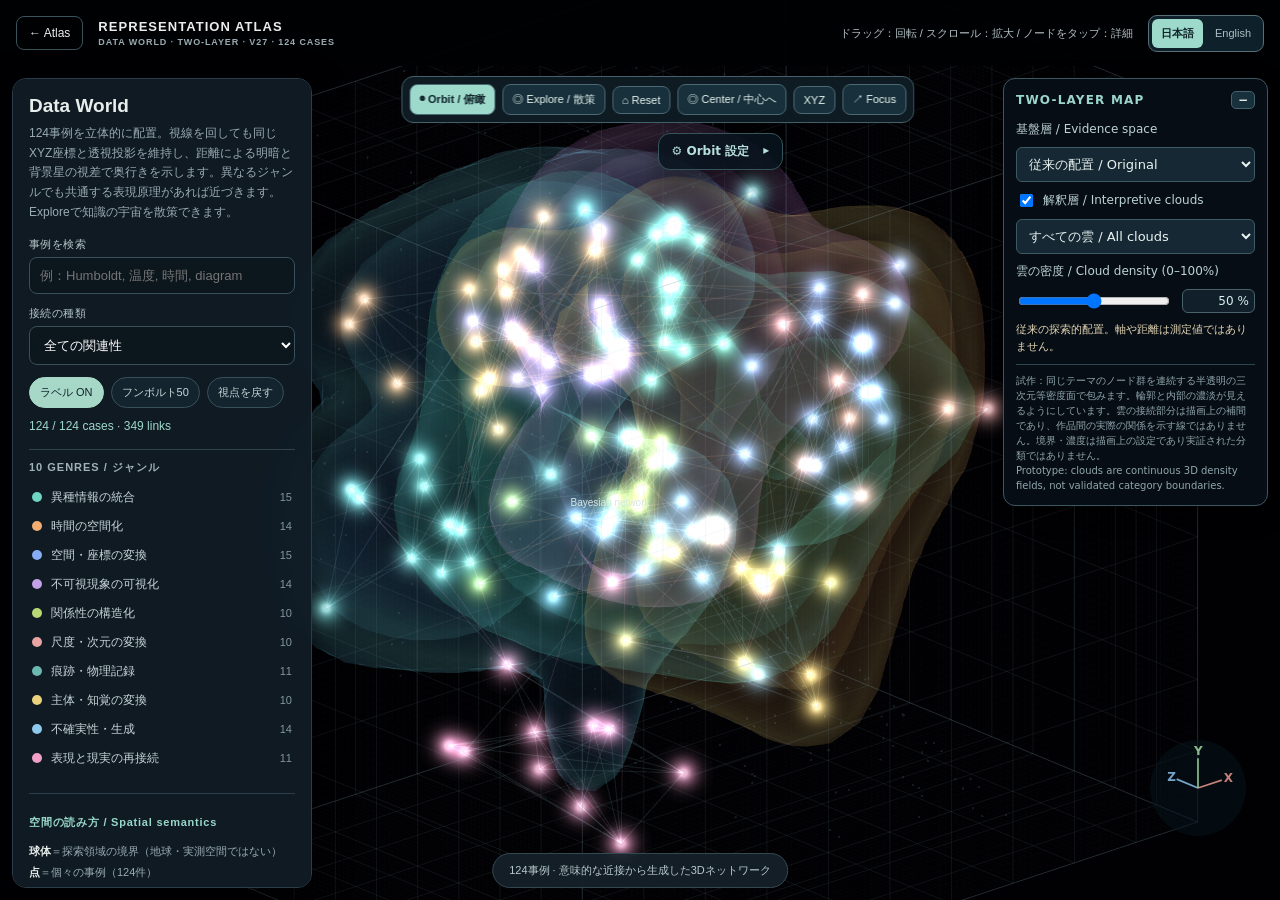
==== commit 6aafd087: "Add files via upload" ====
--- a/graph.html
+++ b/graph.html
@@ -63,7 +63,84 @@
 .h36 p{margin:5px 0 9px}.h36 .h36-state{display:inline-block;border:1px solid #b69a68;border-radius:4px;padding:2px 7px;color:#f0cf93}
 .h36 .h36-note{color:#aebdc6}.h36 .h36-row{border-top:1px solid rgba(255,255,255,.12);padding:7px 0}
 .h36 summary{cursor:pointer;color:#b4e8e9}.h36 code{white-space:normal;word-break:break-word}
-</style></head><body><section id="modelPanel" aria-label="Two-layer mapping controls"><div class="modelHead">TWO-LAYER MAP <button id="modelCollapse" aria-label="Toggle model panel">−</button></div><div id="modelControls"><label id="spaceLabel" for="spaceSelect">基盤層 / Evidence space</label><select id="spaceSelect"><option value="original">従来の配置 / Original</option><option value="evidence">技法タグの類似度 / Tag similarity (MDS)</option></select><label class="modelCheck"><input type="checkbox" id="cloudToggle" checked> 解釈層 / Interpretive clouds</label><select id="cloudSelect"><option value="all">すべての雲 / All clouds</option><option value="time">時間・変化 / Time</option><option value="relations">関係・構造 / Relations</option><option value="invisible">不可視・測定 / Invisible</option><option value="perception">知覚・変換 / Perception</option></select><label for="cloudAlpha">雲の密度 / Cloud density (0–100%)</label><div class="parameterRow"><input id="cloudAlpha" type="range" min="0" max="100" step="1" value="50"><span class="parameterNumber"><input id="cloudAlphaNumber" type="number" min="0" max="100" step="1" value="50" inputmode="numeric" aria-label="Cloud density percent">%</span></div><p id="modelInfo"></p><p class="modelNote">試作：同じテーマのノード群を連続する半透明の三次元等密度面で包みます。輪郭と内部の濃淡が見えるようにしています。雲の接続部分は描画上の補間であり、作品間の実際の関係を示す線ではありません。境界・濃度は描画上の設定であり実証された分類ではありません。<br>Prototype: clouds are continuous 3D density fields, not validated category boundaries.</p></div></section><canvas id="space" aria-label="124件の事例と関連性を表す回転可能な三次元グラフ"></canvas><div class="top"><a href="index.html" class="back">← Atlas</a><div class="brand">REPRESENTATION ATLAS<small>DATA WORLD · TWO-LAYER · V27 · 124 CASES</small></div><div class="grow"></div><span class="hint">ドラッグ：回転 / スクロール：拡大 / ノードをタップ：詳細</span><button id="mobileToggle" class="mobileToggle">☰ 分類</button></div><aside id="side" class="side"><h1>Data World</h1><p class="sub">124事例を立体的に配置。視線を回しても同じXYZ座標と透視投影を維持し、距離による明暗と背景星の視差で奥行きを示します。異なるジャンルでも共通する表現原理があれば近づきます。Exploreで知識の宇宙を散策できます。</p><label class="field" for="search">事例を検索</label><input id="search" class="search" type="search" placeholder="例：Humboldt, 温度, 時間, diagram"><label class="field" for="edgeMode">接続の種類</label><select id="edgeMode"><option value="all">全ての関連性</option><option value="mechanism">共通する表現原理</option><option value="humboldt">フンボルトの8系譜</option><option value="idea">建築アイデアでの組み合わせ</option><option value="genre">同一ジャンル（補助線）</option><option value="none">線を表示しない</option></select><div class="checks"><button id="labels" class="chip on">ラベル ON</button><button id="humboldt" class="chip">フンボルト50</button><button id="reset" class="chip">視点を戻す</button></div><div class="stat" id="stat">124 cases</div><div class="legend"><h2>10 GENRES / ジャンル</h2><div id="legend"></div></div><section class="semantics"><h2>空間の読み方 / Spatial semantics</h2><p><b>球体</b>＝探索領域の境界（地球・実測空間ではない）<br><b>点</b>＝個々の事例（124件）<br><b>色・星団</b>＝主要ジャンル（10分類）<br><b>線</b>＝共有する表現原理・フンボルト系譜・アイデア上の共起<br><b>距離</b>＝表現原理・研究系譜・アイデア上の共起から計算した探索用の相対距離。客観的な歴史的影響や因果関係を示すものではない</p></section><button id="export" class="action">ネットワークデータをJSON保存</button><p class="tiny">色＝ジャンル。位置＝関連性に基づく3D力学配置。近接は探索上の仮説であり、学術的な影響関係を証明しません。</p></aside><aside id="details" class="details"><button class="close" id="close">✕</button><div id="detailBody"></div></aside><div class="footer" id="footer">124事例 · 意味的な近接から生成した3Dネットワーク</div><div class="atlas-lang" role="group" aria-label="Language / 言語"><button type="button" data-lang="ja" aria-pressed="true">日本語</button><button type="button" data-lang="en" aria-pressed="false">English</button></div><div id="walkBar"><button id="orbitMode" class="on">◉ Orbit / 俯瞰</button><button id="walkMode">◎ Explore / 散策</button><button id="homeCam">⌂ Reset</button><button id="reframeCam" title="Look at the network center">◎ Center / 中心へ</button><button id="diagnosticToggle" title="3D distribution check">XYZ</button><button id="nearCam">↗ Focus</button></div><section id="orbitAnalysis" class="oaCollapsed" aria-label="Orbit analysis controls"><button type="button" id="oaToggle" aria-expanded="false" aria-controls="oaContent">⚙ Orbit 設定 <span id="oaChevron">▸</span></button><div id="oaContent"><div class="oaTitle" id="oaTitle">ORBIT · 俯瞰分析</div><div class="oaRow"><button id="oaFit">全体表示 / Fit</button><button id="oaXY">XY</button><button id="oaXZ">XZ</button><button id="oaYZ">YZ</button><button id="oaFree">3D</button></div><div class="oaRow"><span id="oaProjection">投影</span><button id="oaOrtho" class="on">正投影</button><button id="oaPerspective">透視投影</button></div><div class="oaRow"><label for="oaAxis" id="oaSectionLabel">断面 / Section</label><select id="oaAxis"><option value="none">OFF</option><option value="x">X</option><option value="y">Y</option><option value="z">Z</option></select><input id="oaSlice" type="range" min="-1000" max="1000" step="10" value="0" disabled><span id="oaSliceValue">—</span></div><div class="oaRow"><label for="oaGuides" id="oaGuidesLabel">座標ガイド</label><select id="oaGuides"><option value="grid" selected>100×100 Grid</option><option value="frame">外枠＋断面 / Frame + plane</option><option value="off">非表示 / Off</option></select></div><div class="oaSmall" id="oaInfo">Orbitは外側から俯瞰するモードです。内部への進入はExploreを使用してください。</div></div></section><div id="exploreGuides"><label for="exploreGuideSelect">グリッド / Grid</label><select id="exploreGuideSelect" aria-label="Explore grid display"><option value="grid">100×100 Grid</option><option value="frame">外枠 / Frame</option><option value="off">OFF</option></select></div><div id="fovControl"><label for="fovSlider"><span id="fovTitle">視野角 / Field of view</span><span class="parameterNumber"><input id="fovNumber" type="number" min="60" max="180" step="1" value="100" inputmode="numeric" aria-label="Explore horizontal field of view degrees">°</span></label><input id="fovSlider" type="range" min="60" max="180" step="1" value="100" aria-label="Explore horizontal field of view"><small id="fovNote">水平視野角 · 初期値100°</small></div><div id="crosshair">+</div><div id="xyzPanel"><strong>XYZ · 3D POSITION CHECK</strong><canvas id="xyzCanvas" width="540" height="196"></canvas><p>XY / XZ / YZ — independent projections of the same 124 case coordinates. These are not additional networks.</p><p id="visibleCount"></p></div><div id="walkHelp">WASD 移動 · Q/E 上下 · マウスドラッグ 見回す · Shift 加速 · ノードをクリックして詳細</div><div class="movePad" aria-label="Movement controls"><button data-move="forward">↑</button><button data-move="left">←</button><button data-move="back">↓</button><button data-move="right">→</button><button data-move="up">＋</button><button data-move="down">－</button></div><script src="i18n.js"></script><script>const DATA={"precedents":[{"id":"001","name":"Minard — Napoleon Russian campaign","name_ja":"Minard — Napoleon Russian campaign","period":"1869","creator":"要調査","category_id":"integration","mechanism_ids":["integration","temporalization","remapping"],"discipline":"要分類","medium":"要調査","inputs":"geography,army size,direction,time,temperature","transformation_rule":"Encode army size as route width and combine advance, retreat and temperature","new_knowledge":"Movement and loss become one spatial narrative","architectural_transfer":"動線の太さを利用人数や消費エネルギーに対応","original_note":"Minard — Napoleon Russian campaign：Encode army size as route width and combine advance, retreat and temperature。Movement and loss become one spatial narrative。","strengths":"","limitations":"","verification_status":"unverified","source_urls":[],"image_url":"","image_credit":"","image_rights":"","research_notes":"","image_search_query":"Minard Napoleon Russian campaign 1869 map","image_review":"automatic_candidate_not_verified","humboldt_number":17},{"id":"002","name":"Florence Nightingale — Polar area diagram","name_ja":"Florence Nightingale — Polar area diagram","period":"1858","creator":"要調査","category_id":"integration","mechanism_ids":["integration"],"discipline":"要分類","medium":"要調査","inputs":"months,causes of death","transformation_rule":"Encode monthly causes as colored radial areas","new_knowledge":"Seasonal patterns and causes can be compared","architectural_transfer":"季節と環境負荷を円環図へ","original_note":"Florence Nightingale — Polar area diagram：Encode monthly causes as colored radial areas。Seasonal patterns and causes can be compared。","strengths":"","limitations":"","verification_status":"unverified","source_urls":[],"image_url":"","image_credit":"","image_rights":"","research_notes":"","image_search_query":"Florence Nightingale diagram causes mortality","image_review":"automatic_candidate_not_verified","humboldt_number":18},{"id":"003","name":"John Snow — Cholera map","name_ja":"John Snow — Cholera map","period":"1854","creator":"要調査","category_id":"integration","mechanism_ids":["integration"],"discipline":"要分類","medium":"要調査","inputs":"death locations,water pumps","transformation_rule":"Plot deaths and pumps on street geography","new_knowledge":"Spatial concentration suggests a possible shared source","architectural_transfer":"空間と社会現象の相関","original_note":"John Snow — Cholera map：Plot deaths and pumps on street geography。Spatial concentration suggests a possible shared source。","strengths":"","limitations":"","verification_status":"unverified","source_urls":[],"image_url":"","image_credit":"","image_rights":"","research_notes":"","image_search_query":"John Snow cholera map 1854","image_review":"automatic_candidate_not_verified","humboldt_number":19},{"id":"004","name":"Charles Booth — London poverty maps","name_ja":"Charles Booth — London poverty maps","period":"1889–","creator":"要調査","category_id":"integration","mechanism_ids":["integration"],"discipline":"要分類","medium":"要調査","inputs":"streets,socioeconomic classifications","transformation_rule":"Color urban streets by observed social categories","new_knowledge":"Urban inequality gains spatial form","architectural_transfer":"不可視な社会的境界を描く","original_note":"Charles Booth — London poverty maps：Color urban streets by observed social categories。Urban inequality gains spatial form。","strengths":"","limitations":"","verification_status":"unverified","source_urls":[],"image_url":"","image_credit":"","image_rights":"","research_notes":"","image_search_query":"Charles Booth poverty map London","image_review":"automatic_candidate_not_verified"},{"id":"005","name":"Harry Beck — Underground map","name_ja":"Harry Beck — Underground map","period":"1933","creator":"要調査","category_id":"integration","mechanism_ids":["integration","network","remapping"],"discipline":"要分類","medium":"要調査","inputs":"stations,connections","transformation_rule":"Simplify geography into regular angles and topology","new_knowledge":"Navigation becomes easier than with literal geography","architectural_transfer":"接続性で平面図を変形","original_note":"Harry Beck — Underground map：Simplify geography into regular angles and topology。Navigation becomes easier than with literal geography。","strengths":"","limitations":"","verification_status":"unverified","source_urls":[],"image_url":"","image_credit":"","image_rights":"","research_notes":"","image_search_query":"Harry Beck London Underground map 1933","image_review":"automatic_candidate_not_verified"},{"id":"006","name":"Otto Neurath — ISOTYPE","name_ja":"Otto Neurath — ISOTYPE","period":"1920年代〜","creator":"要調査","category_id":"integration","mechanism_ids":["integration"],"discipline":"要分類","medium":"要調査","inputs":"statistical quantities","transformation_rule":"Repeat standardized pictograms to encode counts","new_knowledge":"Comparable quantities become legible without complex charts","architectural_transfer":"建築要素を共通の視覚単位で表す","original_note":"Otto Neurath — ISOTYPE：Repeat standardized pictograms to encode counts。Comparable quantities become legible without complex charts。","strengths":"","limitations":"","verification_status":"unverified","source_urls":[],"image_url":"","image_credit":"","image_rights":"","research_notes":"","image_search_query":"Isotype Otto Neurath chart","image_review":"automatic_candidate_not_verified","humboldt_number":22},{"id":"007","name":"W. E. B. Du Bois — Statistical graphics","name_ja":"W. E. B. Du Bois — Statistical graphics","period":"1900","creator":"要調査","category_id":"integration","mechanism_ids":["integration"],"discipline":"要分類","medium":"要調査","inputs":"population,education,occupation","transformation_rule":"Transform social statistics into geometric graphic compositions","new_knowledge":"Structural inequality becomes visible","architectural_transfer":"利用機会の偏りを描く","original_note":"W. E. B. Du Bois — Statistical graphics：Transform social statistics into geometric graphic compositions。Structural inequality becomes visible。","strengths":"","limitations":"","verification_status":"unverified","source_urls":[],"image_url":"","image_credit":"","image_rights":"","research_notes":"","image_search_query":"W E B Du Bois 1900 Paris exposition charts","image_review":"automatic_candidate_not_verified","humboldt_number":20},{"id":"008","name":"Jacques Bertin — Sémiologie graphique","name_ja":"Jacques Bertin — Sémiologie graphique","period":"1967","creator":"要調査","category_id":"integration","mechanism_ids":["integration"],"discipline":"要分類","medium":"要調査","inputs":"categorical and numerical variables","transformation_rule":"Systematize position,size,value,color,shape,orientation,texture","new_knowledge":"Visual encodings can be chosen intentionally","architectural_transfer":"線や面の意味の規則を与える","original_note":"Jacques Bertin — Sémiologie graphique：Systematize position,size,value,color,shape,orientation,texture。Visual encodings can be chosen intentionally。","strengths":"","limitations":"","verification_status":"unverified","source_urls":[],"image_url":"","image_credit":"","image_rights":"","research_notes":"","image_search_query":"Jacques Bertin semiology graphics","image_review":"automatic_candidate_not_verified","humboldt_number":23},{"id":"009","name":"Sankey diagram","name_ja":"Sankey diagram","period":"1898頃","creator":"要調査","category_id":"integration","mechanism_ids":["integration","network"],"discipline":"要分類","medium":"要調査","inputs":"energy or material flows","transformation_rule":"Make link widths proportional to flow quantities","new_knowledge":"Losses and splits become visible","architectural_transfer":"熱水人資源の流れを可視化","original_note":"Sankey diagram：Make link widths proportional to flow quantities。Losses and splits become visible。","strengths":"","limitations":"","verification_status":"unverified","source_urls":[],"image_url":"","image_credit":"","image_rights":"","research_notes":"","image_search_query":"Sankey diagram steam engine 1898","image_review":"automatic_candidate_not_verified","humboldt_number":21},{"id":"010","name":"Alluvial diagram","name_ja":"Alluvial diagram","period":"要調査","creator":"要調査","category_id":"integration","mechanism_ids":["integration"],"discipline":"要分類","medium":"要調査","inputs":"categories over time","transformation_rule":"Connect category blocks across successive stages with bands","new_knowledge":"Transitions and composition change become visible","architectural_transfer":"用途や利用者の変遷を表す","original_note":"Alluvial diagram：Connect category blocks across successive stages with bands。Transitions and composition change become visible。","strengths":"","limitations":"","verification_status":"unverified","source_urls":[],"image_url":"","image_credit":"","image_rights":"","research_notes":"","image_search_query":"Alluvial diagram diagram","image_review":"automatic_candidate_not_verified"},{"id":"011","name":"Étienne-Jules Marey — Chronophotography","name_ja":"Étienne-Jules Marey — Chronophotography","period":"1880年代","creator":"要調査","category_id":"time","mechanism_ids":["temporalization","trace"],"discipline":"要分類","medium":"要調査","inputs":"motion,successive instants","transformation_rule":"Superimpose temporal samples in one frame","new_knowledge":"Movement becomes a spatial trace","architectural_transfer":"身体の変化を断面にする","original_note":"Étienne-Jules Marey — Chronophotography：Superimpose temporal samples in one frame。Movement becomes a spatial trace。","strengths":"","limitations":"","verification_status":"unverified","source_urls":[],"image_url":"","image_credit":"","image_rights":"","research_notes":"","image_search_query":"Etienne Jules Marey chronophotography walking","image_review":"automatic_candidate_not_verified"},{"id":"012","name":"Eadweard Muybridge — Motion sequences","name_ja":"Eadweard Muybridge — Motion sequences","period":"1878〜","creator":"要調査","category_id":"time","mechanism_ids":["temporalization"],"discipline":"要分類","medium":"要調査","inputs":"rapid animal motion","transformation_rule":"Split motion into successive photographic frames","new_knowledge":"Previously invisible phases of movement become comparable","architectural_transfer":"使用行為を時間的に分解","original_note":"Eadweard Muybridge — Motion sequences：Split motion into successive photographic frames。Previously invisible phases of movement become comparable。","strengths":"","limitations":"","verification_status":"unverified","source_urls":[],"image_url":"","image_credit":"","image_rights":"","research_notes":"","image_search_query":"Muybridge horse in motion","image_review":"automatic_candidate_not_verified"},{"id":"013","name":"Railway time-distance graph","name_ja":"Railway time-distance graph","period":"19世紀","creator":"要調査","category_id":"time","mechanism_ids":["temporalization","remapping"],"discipline":"要分類","medium":"要調査","inputs":"train position,time","transformation_rule":"Plot distance against time as trajectories","new_knowledge":"Speed and meetings become line slopes and intersections","architectural_transfer":"出会いや滞留を交点として描く","original_note":"Railway time-distance graph：Plot distance against time as trajectories。Speed and meetings become line slopes and intersections。","strengths":"","limitations":"","verification_status":"unverified","source_urls":[],"image_url":"","image_credit":"","image_rights":"","research_notes":"","image_search_query":"train timetable time distance graph","image_review":"automatic_candidate_not_verified"},{"id":"014","name":"Hermann Minkowski — Spacetime diagram","name_ja":"Hermann Minkowski — Spacetime diagram","period":"1908","creator":"要調査","category_id":"time","mechanism_ids":["temporalization","remapping"],"discipline":"要分類","medium":"要調査","inputs":"space,time,events","transformation_rule":"Represent object histories as worldlines in spacetime","new_knowledge":"Temporal and spatial relations can be compared","architectural_transfer":"建築内の移動を時空間的に捉える","original_note":"Hermann Minkowski — Spacetime diagram：Represent object histories as worldlines in spacetime。Temporal and spatial relations can be compared。","strengths":"","limitations":"","verification_status":"unverified","source_urls":[],"image_url":"","image_credit":"","image_rights":"","research_notes":"","image_search_query":"Minkowski spacetime diagram","image_review":"automatic_candidate_not_verified"},{"id":"015","name":"Henri Bergson — Duration","name_ja":"Henri Bergson — Duration","period":"1889〜","creator":"要調査","category_id":"time","mechanism_ids":["temporalization"],"discipline":"要分類","medium":"要調査","inputs":"lived time","transformation_rule":"Distinguish qualitative duration from homogeneous clock time","new_knowledge":"Experience need not be reduced to metric time","architectural_transfer":"体感時間で変形する平面図","original_note":"Henri Bergson — Duration：Distinguish qualitative duration from homogeneous clock time。Experience need not be reduced to metric time。","strengths":"","limitations":"","verification_status":"unverified","source_urls":[],"image_url":"","image_credit":"","image_rights":"","research_notes":"","image_search_query":"Henri Bergson   Duration diagram","image_review":"automatic_candidate_not_verified"},{"id":"016","name":"Gilles Deleuze — Time-image","name_ja":"Gilles Deleuze — Time-image","period":"1985","creator":"要調査","category_id":"time","mechanism_ids":["temporalization"],"discipline":"要分類","medium":"要調査","inputs":"cinematic time,images","transformation_rule":"Conceptualize time directly rather than only through movement","new_knowledge":"Temporal experience becomes an independent analytic dimension","architectural_transfer":"記憶や時間の重層を含むパース","original_note":"Gilles Deleuze — Time-image：Conceptualize time directly rather than only through movement。Temporal experience becomes an independent analytic dimension。","strengths":"","limitations":"","verification_status":"unverified","source_urls":[],"image_url":"","image_credit":"","image_rights":"","research_notes":"","image_search_query":"Gilles Deleuze   Time image diagram","image_review":"automatic_candidate_not_verified"},{"id":"017","name":"Christian Marclay — The Clock","name_ja":"Christian Marclay — The Clock","period":"2010","creator":"要調査","category_id":"time","mechanism_ids":["temporalization"],"discipline":"要分類","medium":"要調査","inputs":"film excerpts,clock times","transformation_rule":"Synchronize cinematic clock scenes with actual time","new_knowledge":"Represented and lived time coincide","architectural_transfer":"現実時間と表象時間を同期","original_note":"Christian Marclay — The Clock：Synchronize cinematic clock scenes with actual time。Represented and lived time coincide。","strengths":"","limitations":"","verification_status":"unverified","source_urls":[],"image_url":"","image_credit":"","image_rights":"","research_notes":"","image_search_query":"Christian Marclay The Clock installation","image_review":"automatic_candidate_not_verified"},{"id":"018","name":"Hiroshi Sugimoto — Theaters","name_ja":"Hiroshi Sugimoto — Theaters","period":"1970年代〜","creator":"要調査","category_id":"time","mechanism_ids":["temporalization","trace"],"discipline":"要分類","medium":"要調査","inputs":"film duration,light","transformation_rule":"Expose a single photograph for an entire film","new_knowledge":"Duration condenses into a single image","architectural_transfer":"長時間の出来事を一枚に蓄積","original_note":"Hiroshi Sugimoto — Theaters：Expose a single photograph for an entire film。Duration condenses into a single image。","strengths":"","limitations":"","verification_status":"unverified","source_urls":[],"image_url":"","image_credit":"","image_rights":"","research_notes":"","image_search_query":"Hiroshi Sugimoto Theaters photograph","image_review":"automatic_candidate_not_verified"},{"id":"019","name":"Harold Edgerton — Stroboscopic photography","name_ja":"Harold Edgerton — Stroboscopic photography","period":"要調査","creator":"要調査","category_id":"time","mechanism_ids":["temporalization"],"discipline":"要分類","medium":"要調査","inputs":"fast movement","transformation_rule":"Use timed flashes to isolate phases of motion","new_knowledge":"High-speed action becomes analyzable","architectural_transfer":"瞬間的現象を描く","original_note":"Harold Edgerton — Stroboscopic photography：Use timed flashes to isolate phases of motion。High-speed action becomes analyzable。","strengths":"","limitations":"","verification_status":"unverified","source_urls":[],"image_url":"","image_credit":"","image_rights":"","research_notes":"","image_search_query":"Harold Edgerton milk drop photograph","image_review":"automatic_candidate_not_verified"},{"id":"020","name":"Hovmöller diagram","name_ja":"Hovmöller diagram","period":"要調査","creator":"要調査","category_id":"time","mechanism_ids":["temporalization"],"discipline":"要分類","medium":"要調査","inputs":"space,time,field value","transformation_rule":"Plot one spatial coordinate against time","new_knowledge":"Propagation and movement appear as bands","architectural_transfer":"日照風騒音の伝播を描く","original_note":"Hovmöller diagram：Plot one spatial coordinate against time。Propagation and movement appear as bands。","strengths":"","limitations":"","verification_status":"unverified","source_urls":[],"image_url":"","image_credit":"","image_rights":"","research_notes":"","image_search_query":"Hovm ller diagram diagram","image_review":"automatic_candidate_not_verified"},{"id":"021","name":"Buckminster Fuller — Dymaxion Map","name_ja":"Buckminster Fuller — Dymaxion Map","period":"1943","creator":"要調査","category_id":"geometry","mechanism_ids":["remapping","multiscale"],"discipline":"要分類","medium":"要調査","inputs":"global geography","transformation_rule":"Project the globe onto an unfolded polyhedron","new_knowledge":"World adjacency can be seen with different interruptions","architectural_transfer":"外皮展開と隣接の再解釈","original_note":"Buckminster Fuller — Dymaxion Map：Project the globe onto an unfolded polyhedron。World adjacency can be seen with different interruptions。","strengths":"","limitations":"","verification_status":"unverified","source_urls":[],"image_url":"","image_credit":"","image_rights":"","research_notes":"","image_search_query":"Dymaxion map Buckminster Fuller","image_review":"automatic_candidate_not_verified","humboldt_number":45},{"id":"022","name":"Kevin Lynch — The Image of the City","name_ja":"Kevin Lynch — The Image of the City","period":"1960","creator":"要調査","category_id":"geometry","mechanism_ids":["remapping"],"discipline":"要分類","medium":"要調査","inputs":"urban perception","transformation_rule":"Analyze paths,edges,districts,nodes,landmarks","new_knowledge":"Mental structure of a city becomes describable","architectural_transfer":"記憶される空間構造を描く","original_note":"Kevin Lynch — The Image of the City：Analyze paths,edges,districts,nodes,landmarks。Mental structure of a city becomes describable。","strengths":"","limitations":"","verification_status":"unverified","source_urls":[],"image_url":"","image_credit":"","image_rights":"","research_notes":"","image_search_query":"Kevin Lynch Image of the City map","image_review":"automatic_candidate_not_verified","humboldt_number":46},{"id":"023","name":"Bill Hillier and Julienne Hanson — Space Syntax","name_ja":"Bill Hillier and Julienne Hanson — Space Syntax","period":"1984","creator":"要調査","category_id":"geometry","mechanism_ids":["remapping","network"],"discipline":"要分類","medium":"要調査","inputs":"spatial connections","transformation_rule":"Model spatial depth,connectivity and integration","new_knowledge":"Relational structure can be quantified","architectural_transfer":"接続性で平面図を再構成","original_note":"Bill Hillier and Julienne Hanson — Space Syntax：Model spatial depth,connectivity and integration。Relational structure can be quantified。","strengths":"","limitations":"","verification_status":"unverified","source_urls":[],"image_url":"","image_credit":"","image_rights":"","research_notes":"","image_search_query":"Space syntax axial map","image_review":"automatic_candidate_not_verified"},{"id":"024","name":"Isovist","name_ja":"Isovist","period":"要調査","creator":"要調査","category_id":"geometry","mechanism_ids":["remapping"],"discipline":"要分類","medium":"要調査","inputs":"visibility from a viewpoint","transformation_rule":"Compute visible region as geometry","new_knowledge":"Visual reach and occlusion become measurable","architectural_transfer":"視覚的な広がりを形にする","original_note":"Isovist：Compute visible region as geometry。Visual reach and occlusion become measurable。","strengths":"","limitations":"","verification_status":"unverified","source_urls":[],"image_url":"","image_credit":"","image_rights":"","research_notes":"","image_search_query":"Isovist diagram","image_review":"automatic_candidate_not_verified"},{"id":"025","name":"Voronoi diagram","name_ja":"Voronoi diagram","period":"要調査","creator":"要調査","category_id":"geometry","mechanism_ids":["remapping"],"discipline":"要分類","medium":"要調査","inputs":"seed locations,distance","transformation_rule":"Partition space by nearest seed","new_knowledge":"Zones of proximity become explicit","architectural_transfer":"活動圏や支配領域を描く","original_note":"Voronoi diagram：Partition space by nearest seed。Zones of proximity become explicit。","strengths":"","limitations":"","verification_status":"unverified","source_urls":[],"image_url":"","image_credit":"","image_rights":"","research_notes":"","image_search_query":"Voronoi diagram","image_review":"automatic_candidate_not_verified"},{"id":"026","name":"Delaunay triangulation","name_ja":"Delaunay triangulation","period":"要調査","creator":"要調査","category_id":"geometry","mechanism_ids":["remapping"],"discipline":"要分類","medium":"要調査","inputs":"point positions","transformation_rule":"Connect neighboring points into triangles","new_knowledge":"Local adjacency becomes a network","architectural_transfer":"柱人設備の関係を描く","original_note":"Delaunay triangulation：Connect neighboring points into triangles。Local adjacency becomes a network。","strengths":"","limitations":"","verification_status":"unverified","source_urls":[],"image_url":"","image_credit":"","image_rights":"","research_notes":"","image_search_query":"Delaunay triangulation diagram","image_review":"automatic_candidate_not_verified"},{"id":"027","name":"Cartogram","name_ja":"Cartogram","period":"要調査","creator":"要調査","category_id":"geometry","mechanism_ids":["remapping","integration"],"discipline":"要分類","medium":"要調査","inputs":"geography,statistical weights","transformation_rule":"Distort area or distance by nongeographic magnitude","new_knowledge":"Importance replaces literal size","architectural_transfer":"利用頻度で建築を変形","original_note":"Cartogram：Distort area or distance by nongeographic magnitude。Importance replaces literal size。","strengths":"","limitations":"","verification_status":"unverified","source_urls":[],"image_url":"","image_credit":"","image_rights":"","research_notes":"","image_search_query":"population cartogram","image_review":"automatic_candidate_not_verified"},{"id":"028","name":"Conformal mapping","name_ja":"Conformal mapping","period":"要調査","creator":"要調査","category_id":"geometry","mechanism_ids":["remapping"],"discipline":"要分類","medium":"要調査","inputs":"curved geometry","transformation_rule":"Transform geometry while preserving local angles","new_knowledge":"Curved surfaces can be reparameterized","architectural_transfer":"曲面建築の別座標表現","original_note":"Conformal mapping：Transform geometry while preserving local angles。Curved surfaces can be reparameterized。","strengths":"","limitations":"","verification_status":"unverified","source_urls":[],"image_url":"","image_credit":"","image_rights":"","research_notes":"","image_search_query":"Conformal mapping diagram","image_review":"automatic_candidate_not_verified"},{"id":"029","name":"Medial axis / skeletonization","name_ja":"Medial axis / skeletonization","period":"要調査","creator":"要調査","category_id":"geometry","mechanism_ids":["remapping"],"discipline":"要分類","medium":"要調査","inputs":"shape boundaries","transformation_rule":"Reduce regions to central skeletal lines","new_knowledge":"Underlying spatial branching becomes legible","architectural_transfer":"余白や通路の骨格抽出","original_note":"Medial axis / skeletonization：Reduce regions to central skeletal lines。Underlying spatial branching becomes legible。","strengths":"","limitations":"","verification_status":"unverified","source_urls":[],"image_url":"","image_credit":"","image_rights":"","research_notes":"","image_search_query":"Medial axis   skeletonization diagram","image_review":"automatic_candidate_not_verified"},{"id":"030","name":"Persistent homology","name_ja":"Persistent homology","period":"要調査","creator":"要調査","category_id":"geometry","mechanism_ids":["remapping","multiscale"],"discipline":"要分類","medium":"要調査","inputs":"point sets,scale","transformation_rule":"Track connected components and holes across scales","new_knowledge":"Stable topological features emerge","architectural_transfer":"開放性と分断を多尺度で検討","original_note":"Persistent homology：Track connected components and holes across scales。Stable topological features emerge。","strengths":"","limitations":"","verification_status":"unverified","source_urls":[],"image_url":"","image_credit":"","image_rights":"","research_notes":"","image_search_query":"Persistent homology diagram","image_review":"automatic_candidate_not_verified"},{"id":"031","name":"Ernst Chladni — Chladni figures","name_ja":"Ernst Chladni — Chladni figures","period":"18世紀末","creator":"要調査","category_id":"invisible","mechanism_ids":["field","trace"],"discipline":"要分類","medium":"要調査","inputs":"plate vibrations,sand","transformation_rule":"Use sand to reveal vibrational nodal lines","new_knowledge":"Invisible vibration modes form patterns","architectural_transfer":"音響と形態を接続","original_note":"Ernst Chladni — Chladni figures：Use sand to reveal vibrational nodal lines。Invisible vibration modes form patterns。","strengths":"","limitations":"","verification_status":"unverified","source_urls":[],"image_url":"","image_credit":"","image_rights":"","research_notes":"","image_search_query":"Chladni figures sand vibration","image_review":"automatic_candidate_not_verified","humboldt_number":31},{"id":"032","name":"Schlieren photography","name_ja":"Schlieren photography","period":"要調査","creator":"要調査","category_id":"invisible","mechanism_ids":["field"],"discipline":"要分類","medium":"要調査","inputs":"air density gradients,light","transformation_rule":"Image optical deflection caused by density changes","new_knowledge":"Airflow and heat plumes become visible","architectural_transfer":"温熱環境を空間像にする","original_note":"Schlieren photography：Image optical deflection caused by density changes。Airflow and heat plumes become visible。","strengths":"","limitations":"","verification_status":"unverified","source_urls":[],"image_url":"","image_credit":"","image_rights":"","research_notes":"","image_search_query":"Schlieren photography convection","image_review":"automatic_candidate_not_verified","humboldt_number":32},{"id":"033","name":"Michael Faraday — Magnetic field lines","name_ja":"Michael Faraday — Magnetic field lines","period":"要調査","creator":"要調査","category_id":"invisible","mechanism_ids":["field","network"],"discipline":"要分類","medium":"要調査","inputs":"magnetic forces","transformation_rule":"Represent a field using continuous directional lines","new_knowledge":"Invisible force becomes spatial structure","architectural_transfer":"視線音気流の力線表現","original_note":"Michael Faraday — Magnetic field lines：Represent a field using continuous directional lines。Invisible force becomes spatial structure。","strengths":"","limitations":"","verification_status":"unverified","source_urls":[],"image_url":"","image_credit":"","image_rights":"","research_notes":"","image_search_query":"magnetic field iron filings","image_review":"automatic_candidate_not_verified","humboldt_number":30},{"id":"034","name":"Cloud chamber","name_ja":"Cloud chamber","period":"要調査","creator":"要調査","category_id":"invisible","mechanism_ids":["field"],"discipline":"要分類","medium":"要調査","inputs":"charged particle passage","transformation_rule":"Make particle tracks visible through condensation","new_knowledge":"Transient invisible trajectories are recorded","architectural_transfer":"通過の痕跡を描く","original_note":"Cloud chamber：Make particle tracks visible through condensation。Transient invisible trajectories are recorded。","strengths":"","limitations":"","verification_status":"unverified","source_urls":[],"image_url":"","image_credit":"","image_rights":"","research_notes":"","image_search_query":"cloud chamber particle tracks","image_review":"automatic_candidate_not_verified"},{"id":"035","name":"Particle image velocimetry","name_ja":"Particle image velocimetry","period":"要調査","creator":"要調査","category_id":"invisible","mechanism_ids":["field"],"discipline":"要分類","medium":"要調査","inputs":"particle displacement,fluid","transformation_rule":"Infer vector velocity fields from tracer motion","new_knowledge":"Flow structure becomes measurable","architectural_transfer":"空気や人流をベクトル場へ","original_note":"Particle image velocimetry：Infer vector velocity fields from tracer motion。Flow structure becomes measurable。","strengths":"","limitations":"","verification_status":"unverified","source_urls":[],"image_url":"","image_credit":"","image_rights":"","research_notes":"","image_search_query":"Particle image velocimetry diagram","image_review":"automatic_candidate_not_verified","humboldt_number":34},{"id":"036","name":"Thermography","name_ja":"Thermography","period":"要調査","creator":"要調査","category_id":"invisible","mechanism_ids":["field"],"discipline":"要分類","medium":"要調査","inputs":"infrared radiation","transformation_rule":"Convert radiation into apparent thermal images","new_knowledge":"Thermal differences become spatially legible","architectural_transfer":"外皮の熱性能図","original_note":"Thermography：Convert radiation into apparent thermal images。Thermal differences become spatially legible。","strengths":"","limitations":"","verification_status":"unverified","source_urls":[],"image_url":"","image_credit":"","image_rights":"","research_notes":"","image_search_query":"infrared thermography building","image_review":"automatic_candidate_not_verified","humboldt_number":33},{"id":"037","name":"Spectrogram","name_ja":"Spectrogram","period":"要調査","creator":"要調査","category_id":"invisible","mechanism_ids":["field"],"discipline":"要分類","medium":"要調査","inputs":"sound,time,frequency","transformation_rule":"Decompose sound by time and frequency","new_knowledge":"Acoustic structure becomes visible","architectural_transfer":"音環境の時間空間表現","original_note":"Spectrogram：Decompose sound by time and frequency。Acoustic structure becomes visible。","strengths":"","limitations":"","verification_status":"unverified","source_urls":[],"image_url":"","image_credit":"","image_rights":"","research_notes":"","image_search_query":"spectrogram sound","image_review":"automatic_candidate_not_verified","humboldt_number":35},{"id":"038","name":"Seismogram","name_ja":"Seismogram","period":"要調査","creator":"要調査","category_id":"invisible","mechanism_ids":["field"],"discipline":"要分類","medium":"要調査","inputs":"ground vibration,time","transformation_rule":"Record movement as time series","new_knowledge":"Small oscillations become analyzable","architectural_transfer":"微細な建築運動を表す","original_note":"Seismogram：Record movement as time series。Small oscillations become analyzable。","strengths":"","limitations":"","verification_status":"unverified","source_urls":[],"image_url":"","image_credit":"","image_rights":"","research_notes":"","image_search_query":"Seismogram diagram","image_review":"automatic_candidate_not_verified"},{"id":"039","name":"EEG topographic mapping","name_ja":"EEG topographic mapping","period":"要調査","creator":"要調査","category_id":"invisible","mechanism_ids":["field"],"discipline":"要分類","medium":"要調査","inputs":"electrode potentials","transformation_rule":"Interpolate scalp voltage distribution","new_knowledge":"Spatial patterns in recordings become visible","architectural_transfer":"空間体験と生理反応を比較","original_note":"EEG topographic mapping：Interpolate scalp voltage distribution。Spatial patterns in recordings become visible。","strengths":"","limitations":"","verification_status":"unverified","source_urls":[],"image_url":"","image_credit":"","image_rights":"","research_notes":"","image_search_query":"EEG topographic mapping diagram","image_review":"automatic_candidate_not_verified"},{"id":"040","name":"Cosmic microwave background map","name_ja":"Cosmic microwave background map","period":"要調査","creator":"要調査","category_id":"invisible","mechanism_ids":["field"],"discipline":"要分類","medium":"要調査","inputs":"microwave temperature anisotropy","transformation_rule":"Project tiny sky temperature variations","new_knowledge":"Large-scale cosmic patterns emerge","architectural_transfer":"微小差を増幅して全体を理解","original_note":"Cosmic microwave background map：Project tiny sky temperature variations。Large-scale cosmic patterns emerge。","strengths":"","limitations":"","verification_status":"unverified","source_urls":[],"image_url":"","image_credit":"","image_rights":"","research_notes":"","image_search_query":"cosmic microwave background map","image_review":"automatic_candidate_not_verified"},{"id":"041","name":"Santiago Ramón y Cajal — Neuron drawings","name_ja":"Santiago Ramón y Cajal — Neuron drawings","period":"要調査","creator":"要調査","category_id":"networks","mechanism_ids":["network"],"discipline":"要分類","medium":"要調査","inputs":"microscopic neural forms","transformation_rule":"Translate observations into detailed line drawings","new_knowledge":"Neural morphology and connection patterns become intelligible","architectural_transfer":"建築を関係ネットワークとして描く","original_note":"Santiago Ramón y Cajal — Neuron drawings：Translate observations into detailed line drawings。Neural morphology and connection patterns become intelligible。","strengths":"","limitations":"","verification_status":"unverified","source_urls":[],"image_url":"","image_credit":"","image_rights":"","research_notes":"","image_search_query":"Ramon y Cajal neuron drawing","image_review":"automatic_candidate_not_verified","humboldt_number":41},{"id":"042","name":"Mark Lombardi — Narrative Structures","name_ja":"Mark Lombardi — Narrative Structures","period":"1990年代","creator":"要調査","category_id":"networks","mechanism_ids":["network"],"discipline":"要分類","medium":"要調査","inputs":"people,organizations,money","transformation_rule":"Connect actors and transactions as graph drawings","new_knowledge":"Complex power and finance relationships become legible","architectural_transfer":"人資金制度資材のネットワーク","original_note":"Mark Lombardi — Narrative Structures：Connect actors and transactions as graph drawings。Complex power and finance relationships become legible。","strengths":"","limitations":"","verification_status":"unverified","source_urls":[],"image_url":"","image_credit":"","image_rights":"","research_notes":"","image_search_query":"Mark Lombardi network drawing","image_review":"automatic_candidate_not_verified","humboldt_number":42},{"id":"043","name":"Richard Feynman — Feynman diagrams","name_ja":"Richard Feynman — Feynman diagrams","period":"要調査","creator":"要調査","category_id":"networks","mechanism_ids":["network","instruction"],"discipline":"要分類","medium":"要調査","inputs":"particle interactions","transformation_rule":"Encode interaction terms as lines and vertices","new_knowledge":"Complex calculations gain compact visual notation","architectural_transfer":"出来事の相互作用を図面化","original_note":"Richard Feynman — Feynman diagrams：Encode interaction terms as lines and vertices。Complex calculations gain compact visual notation。","strengths":"","limitations":"","verification_status":"unverified","source_urls":[],"image_url":"","image_credit":"","image_rights":"","research_notes":"","image_search_query":"Feynman diagram","image_review":"automatic_candidate_not_verified"},{"id":"044","name":"Phylogenetic tree","name_ja":"Phylogenetic tree","period":"要調査","creator":"要調査","category_id":"networks","mechanism_ids":["network"],"discipline":"要分類","medium":"要調査","inputs":"evolutionary relationships","transformation_rule":"Show descent and divergence as branching","new_knowledge":"Shared ancestry becomes legible","architectural_transfer":"設計案の派生を表す","original_note":"Phylogenetic tree：Show descent and divergence as branching。Shared ancestry becomes legible。","strengths":"","limitations":"","verification_status":"unverified","source_urls":[],"image_url":"","image_credit":"","image_rights":"","research_notes":"","image_search_query":"phylogenetic tree","image_review":"automatic_candidate_not_verified","humboldt_number":44},{"id":"045","name":"Food web","name_ja":"Food web","period":"要調査","creator":"要調査","category_id":"networks","mechanism_ids":["network"],"discipline":"要分類","medium":"要調査","inputs":"ecological feeding relations","transformation_rule":"Connect species through trophic links","new_knowledge":"Interdependence becomes visible","architectural_transfer":"資源の相互依存関係","original_note":"Food web：Connect species through trophic links。Interdependence becomes visible。","strengths":"","limitations":"","verification_status":"unverified","source_urls":[],"image_url":"","image_credit":"","image_rights":"","research_notes":"","image_search_query":"Food web diagram","image_review":"automatic_candidate_not_verified","humboldt_number":43},{"id":"046","name":"Dependency graph","name_ja":"Dependency graph","period":"要調査","creator":"要調査","category_id":"networks","mechanism_ids":["network"],"discipline":"要分類","medium":"要調査","inputs":"tasks,dependencies","transformation_rule":"Use directed links to encode prerequisites","new_knowledge":"Critical dependencies become visible","architectural_transfer":"施工運用変更の連鎖","original_note":"Dependency graph：Use directed links to encode prerequisites。Critical dependencies become visible。","strengths":"","limitations":"","verification_status":"unverified","source_urls":[],"image_url":"","image_credit":"","image_rights":"","research_notes":"","image_search_query":"Dependency graph diagram","image_review":"automatic_candidate_not_verified"},{"id":"047","name":"Chord diagram","name_ja":"Chord diagram","period":"要調査","creator":"要調査","category_id":"networks","mechanism_ids":["network"],"discipline":"要分類","medium":"要調査","inputs":"inter-category flows","transformation_rule":"Connect categories around a circle with ribbons","new_knowledge":"Reciprocal exchange becomes comparable","architectural_transfer":"諸室間の往来を描く","original_note":"Chord diagram：Connect categories around a circle with ribbons。Reciprocal exchange becomes comparable。","strengths":"","limitations":"","verification_status":"unverified","source_urls":[],"image_url":"","image_credit":"","image_rights":"","research_notes":"","image_search_query":"chord diagram","image_review":"automatic_candidate_not_verified"},{"id":"048","name":"Adjacency matrix","name_ja":"Adjacency matrix","period":"要調査","creator":"要調査","category_id":"networks","mechanism_ids":["network"],"discipline":"要分類","medium":"要調査","inputs":"network connections","transformation_rule":"Encode edges as cells in a matrix","new_knowledge":"Connectivity can be compared independently of layout","architectural_transfer":"室同士の関係を配置前に検討","original_note":"Adjacency matrix：Encode edges as cells in a matrix。Connectivity can be compared independently of layout。","strengths":"","limitations":"","verification_status":"unverified","source_urls":[],"image_url":"","image_credit":"","image_rights":"","research_notes":"","image_search_query":"Adjacency matrix diagram","image_review":"automatic_candidate_not_verified"},{"id":"049","name":"Hypergraph","name_ja":"Hypergraph","period":"要調査","creator":"要調査","category_id":"networks","mechanism_ids":["network"],"discipline":"要分類","medium":"要調査","inputs":"multiway relationships","transformation_rule":"Represent one relationship among several nodes","new_knowledge":"Group interactions cannot be reduced to pairwise links","architectural_transfer":"複数の活動の共有関係","original_note":"Hypergraph：Represent one relationship among several nodes。Group interactions cannot be reduced to pairwise links。","strengths":"","limitations":"","verification_status":"unverified","source_urls":[],"image_url":"","image_credit":"","image_rights":"","research_notes":"","image_search_query":"Hypergraph diagram","image_review":"automatic_candidate_not_verified"},{"id":"050","name":"Knowledge graph","name_ja":"Knowledge graph","period":"要調査","creator":"要調査","category_id":"networks","mechanism_ids":["network"],"discipline":"要分類","medium":"要調査","inputs":"entities,semantic relations","transformation_rule":"Connect typed entities with labeled relations","new_knowledge":"Cross-domain knowledge becomes navigable","architectural_transfer":"空間素材社会的意味の接続","original_note":"Knowledge graph：Connect typed entities with labeled relations。Cross-domain knowledge becomes navigable。","strengths":"","limitations":"","verification_status":"unverified","source_urls":[],"image_url":"","image_credit":"","image_rights":"","research_notes":"","image_search_query":"Knowledge graph diagram","image_review":"automatic_candidate_not_verified"},{"id":"051","name":"Charles and Ray Eames — Powers of Ten","name_ja":"Charles and Ray Eames — Powers of Ten","period":"1977","creator":"要調査","category_id":"scale","mechanism_ids":["multiscale","remapping"],"discipline":"要分類","medium":"要調査","inputs":"scale,physical world","transformation_rule":"Zoom through powers of ten","new_knowledge":"Micro and macro phenomena form a continuous narrative","architectural_transfer":"ディテールから都市へ連続する図面","original_note":"Charles and Ray Eames — Powers of Ten：Zoom through powers of ten。Micro and macro phenomena form a continuous narrative。","strengths":"","limitations":"","verification_status":"unverified","source_urls":[],"image_url":"","image_credit":"","image_rights":"","research_notes":"","image_search_query":"Powers of Ten Eames film","image_review":"automatic_candidate_not_verified"},{"id":"052","name":"Benoit Mandelbrot — Fractal geometry","name_ja":"Benoit Mandelbrot — Fractal geometry","period":"要調査","creator":"要調査","category_id":"scale","mechanism_ids":["multiscale"],"discipline":"要分類","medium":"要調査","inputs":"self-similar patterns","transformation_rule":"Describe complexity through recursive scale relations","new_knowledge":"Cross-scale structure becomes intelligible","architectural_transfer":"複数スケールの構成規則","original_note":"Benoit Mandelbrot — Fractal geometry：Describe complexity through recursive scale relations。Cross-scale structure becomes intelligible。","strengths":"","limitations":"","verification_status":"unverified","source_urls":[],"image_url":"","image_credit":"","image_rights":"","research_notes":"","image_search_query":"Mandelbrot set","image_review":"automatic_candidate_not_verified"},{"id":"053","name":"Hilbert curve","name_ja":"Hilbert curve","period":"要調査","creator":"要調査","category_id":"scale","mechanism_ids":["multiscale"],"discipline":"要分類","medium":"要調査","inputs":"one-dimensional order,plane","transformation_rule":"Recursively map a line across a square","new_knowledge":"Linear order can cover a two-dimensional domain","architectural_transfer":"平面を一本の経路に符号化","original_note":"Hilbert curve：Recursively map a line across a square。Linear order can cover a two-dimensional domain。","strengths":"","limitations":"","verification_status":"unverified","source_urls":[],"image_url":"","image_credit":"","image_rights":"","research_notes":"","image_search_query":"Hilbert curve","image_review":"automatic_candidate_not_verified"},{"id":"054","name":"Peano curve","name_ja":"Peano curve","period":"要調査","creator":"要調査","category_id":"scale","mechanism_ids":["multiscale"],"discipline":"要分類","medium":"要調査","inputs":"continuous path,area","transformation_rule":"Construct a space-filling continuous curve","new_knowledge":"Dimension and continuity relations become surprising","architectural_transfer":"領域の位置を順序付き線へ","original_note":"Peano curve：Construct a space-filling continuous curve。Dimension and continuity relations become surprising。","strengths":"","limitations":"","verification_status":"unverified","source_urls":[],"image_url":"","image_credit":"","image_rights":"","research_notes":"","image_search_query":"Peano curve","image_review":"automatic_candidate_not_verified"},{"id":"055","name":"Quadtree / Octree","name_ja":"Quadtree / Octree","period":"要調査","creator":"要調査","category_id":"scale","mechanism_ids":["multiscale"],"discipline":"要分類","medium":"要調査","inputs":"spatial regions,detail","transformation_rule":"Recursively subdivide where detail is needed","new_knowledge":"Variable resolution represents complexity efficiently","architectural_transfer":"重要部分だけ高解像度","original_note":"Quadtree / Octree：Recursively subdivide where detail is needed。Variable resolution represents complexity efficiently。","strengths":"","limitations":"","verification_status":"unverified","source_urls":[],"image_url":"","image_credit":"","image_rights":"","research_notes":"","image_search_query":"Quadtree   Octree diagram","image_review":"automatic_candidate_not_verified"},{"id":"056","name":"Wavelet transform","name_ja":"Wavelet transform","period":"要調査","creator":"要調査","category_id":"scale","mechanism_ids":["multiscale"],"discipline":"要分類","medium":"要調査","inputs":"signal,scale,location","transformation_rule":"Decompose signals into localized scale components","new_knowledge":"Global and local variations can be studied together","architectural_transfer":"環境の傾向と局所変動","original_note":"Wavelet transform：Decompose signals into localized scale components。Global and local variations can be studied together。","strengths":"","limitations":"","verification_status":"unverified","source_urls":[],"image_url":"","image_credit":"","image_rights":"","research_notes":"","image_search_query":"Wavelet transform diagram","image_review":"automatic_candidate_not_verified"},{"id":"057","name":"Fourier transform","name_ja":"Fourier transform","period":"要調査","creator":"要調査","category_id":"scale","mechanism_ids":["multiscale"],"discipline":"要分類","medium":"要調査","inputs":"signal,frequency","transformation_rule":"Decompose variation into periodic components","new_knowledge":"Hidden cycles become identifiable","architectural_transfer":"反復やリズムを抽出","original_note":"Fourier transform：Decompose variation into periodic components。Hidden cycles become identifiable。","strengths":"","limitations":"","verification_status":"unverified","source_urls":[],"image_url":"","image_credit":"","image_rights":"","research_notes":"","image_search_query":"Fourier transform graph","image_review":"automatic_candidate_not_verified"},{"id":"058","name":"t-SNE / UMAP","name_ja":"t-SNE / UMAP","period":"要調査","creator":"要調査","category_id":"scale","mechanism_ids":["multiscale","remapping"],"discipline":"要分類","medium":"要調査","inputs":"high-dimensional similarities","transformation_rule":"Project neighboring data points into low dimensions","new_knowledge":"Patterns of similarity become inspectable","architectural_transfer":"設計案の類似性マップ","original_note":"t-SNE / UMAP：Project neighboring data points into low dimensions。Patterns of similarity become inspectable。","strengths":"","limitations":"","verification_status":"unverified","source_urls":[],"image_url":"","image_credit":"","image_rights":"","research_notes":"","image_search_query":"t SNE   UMAP diagram","image_review":"automatic_candidate_not_verified"},{"id":"059","name":"Parallel coordinates","name_ja":"Parallel coordinates","period":"要調査","creator":"要調査","category_id":"scale","mechanism_ids":["multiscale"],"discipline":"要分類","medium":"要調査","inputs":"multiple numerical variables","transformation_rule":"Draw each case as a polyline across variable axes","new_knowledge":"Multivariate tradeoffs become comparable","architectural_transfer":"複数性能の一枚比較","original_note":"Parallel coordinates：Draw each case as a polyline across variable axes。Multivariate tradeoffs become comparable。","strengths":"","limitations":"","verification_status":"unverified","source_urls":[],"image_url":"","image_credit":"","image_rights":"","research_notes":"","image_search_query":"parallel coordinates plot","image_review":"automatic_candidate_not_verified"},{"id":"060","name":"Tensor field visualization","name_ja":"Tensor field visualization","period":"要調査","creator":"要調査","category_id":"scale","mechanism_ids":["multiscale"],"discipline":"要分類","medium":"要調査","inputs":"directional field properties","transformation_rule":"Use glyphs or streamlines for directional quantities","new_knowledge":"Anisotropic behavior becomes visible","architectural_transfer":"応力や材料の方向性","original_note":"Tensor field visualization：Use glyphs or streamlines for directional quantities。Anisotropic behavior becomes visible。","strengths":"","limitations":"","verification_status":"unverified","source_urls":[],"image_url":"","image_credit":"","image_rights":"","research_notes":"","image_search_query":"Tensor field visualization diagram","image_review":"automatic_candidate_not_verified"},{"id":"061","name":"Man Ray — Rayograph","name_ja":"Man Ray — Rayograph","period":"要調査","creator":"要調査","category_id":"traces","mechanism_ids":["trace","field"],"discipline":"要分類","medium":"要調査","inputs":"objects,light,photosensitive paper","transformation_rule":"Create images through direct exposure without a camera","new_knowledge":"Objects leave indexical light traces","architectural_transfer":"現象の痕跡で建築を描く","original_note":"Man Ray — Rayograph：Create images through direct exposure without a camera。Objects leave indexical light traces。","strengths":"","limitations":"","verification_status":"unverified","source_urls":[],"image_url":"","image_credit":"","image_rights":"","research_notes":"","image_search_query":"Man Ray rayograph","image_review":"automatic_candidate_not_verified"},{"id":"062","name":"Hans Haacke — Condensation Cube","name_ja":"Hans Haacke — Condensation Cube","period":"1963–65","creator":"要調査","category_id":"traces","mechanism_ids":["trace","field"],"discipline":"要分類","medium":"要調査","inputs":"humidity,temperature,water","transformation_rule":"Allow condensation to vary with environment","new_knowledge":"Artwork becomes a changing environmental record","architectural_transfer":"環境が更新する建築表現","original_note":"Hans Haacke — Condensation Cube：Allow condensation to vary with environment。Artwork becomes a changing environmental record。","strengths":"","limitations":"","verification_status":"unverified","source_urls":[],"image_url":"","image_credit":"","image_rights":"","research_notes":"","image_search_query":"Hans Haacke Condensation Cube","image_review":"automatic_candidate_not_verified"},{"id":"063","name":"Diller + Scofidio — Blur Building","name_ja":"Diller + Scofidio — Blur Building","period":"2002","creator":"要調査","category_id":"traces","mechanism_ids":["trace","field"],"discipline":"要分類","medium":"要調査","inputs":"water mist,weather","transformation_rule":"Use fog as spatial envelope","new_knowledge":"Architectural boundaries become atmospheric","architectural_transfer":"環境勾配で境界を描く","original_note":"Diller + Scofidio — Blur Building：Use fog as spatial envelope。Architectural boundaries become atmospheric。","strengths":"","limitations":"","verification_status":"unverified","source_urls":[],"image_url":"","image_credit":"","image_rights":"","research_notes":"","image_search_query":"Blur Building Diller Scofidio","image_review":"automatic_candidate_not_verified"},{"id":"064","name":"Cyanotype","name_ja":"Cyanotype","period":"要調査","creator":"要調査","category_id":"traces","mechanism_ids":["trace"],"discipline":"要分類","medium":"要調査","inputs":"light,objects,chemistry","transformation_rule":"Expose light-sensitive paper through masks","new_knowledge":"Light conditions directly produce drawings","architectural_transfer":"日照が生成する図面","original_note":"Cyanotype：Expose light-sensitive paper through masks。Light conditions directly produce drawings。","strengths":"","limitations":"","verification_status":"unverified","source_urls":[],"image_url":"","image_credit":"","image_rights":"","research_notes":"","image_search_query":"cyanotype photogram","image_review":"automatic_candidate_not_verified"},{"id":"065","name":"Frottage","name_ja":"Frottage","period":"要調査","creator":"要調査","category_id":"traces","mechanism_ids":["trace"],"discipline":"要分類","medium":"要調査","inputs":"surface texture,friction","transformation_rule":"Transfer texture by rubbing","new_knowledge":"Material relief becomes a graphic trace","architectural_transfer":"摩耗と触覚を記録","original_note":"Frottage：Transfer texture by rubbing。Material relief becomes a graphic trace。","strengths":"","limitations":"","verification_status":"unverified","source_urls":[],"image_url":"","image_credit":"","image_rights":"","research_notes":"","image_search_query":"frottage Max Ernst","image_review":"automatic_candidate_not_verified"},{"id":"066","name":"Kirlian photography","name_ja":"Kirlian photography","period":"要調査","creator":"要調査","category_id":"traces","mechanism_ids":["trace"],"discipline":"要分類","medium":"要調査","inputs":"high voltage,corona discharge","transformation_rule":"Record electrical discharge patterns","new_knowledge":"Interaction with apparatus becomes visible","architectural_transfer":"対象と測定環境の相互作用","original_note":"Kirlian photography：Record electrical discharge patterns。Interaction with apparatus becomes visible。","strengths":"","limitations":"","verification_status":"unverified","source_urls":[],"image_url":"","image_credit":"","image_rights":"","research_notes":"","image_search_query":"Kirlian photography diagram","image_review":"automatic_candidate_not_verified"},{"id":"067","name":"Lichtenberg figure","name_ja":"Lichtenberg figure","period":"要調査","creator":"要調査","category_id":"traces","mechanism_ids":["trace"],"discipline":"要分類","medium":"要調査","inputs":"electrical discharge","transformation_rule":"Record branching electrical traces","new_knowledge":"Energy propagation leaves geometric marks","architectural_transfer":"伝播から形態規則を考える","original_note":"Lichtenberg figure：Record branching electrical traces。Energy propagation leaves geometric marks。","strengths":"","limitations":"","verification_status":"unverified","source_urls":[],"image_url":"","image_credit":"","image_rights":"","research_notes":"","image_search_query":"Lichtenberg figure","image_review":"automatic_candidate_not_verified"},{"id":"068","name":"Dendrochronology","name_ja":"Dendrochronology","period":"要調査","creator":"要調査","category_id":"traces","mechanism_ids":["trace","temporalization"],"discipline":"要分類","medium":"要調査","inputs":"tree rings,climate","transformation_rule":"Read annual growth rings as chronology","new_knowledge":"Material growth becomes an environmental archive","architectural_transfer":"部材内部の時間を描く","original_note":"Dendrochronology：Read annual growth rings as chronology。Material growth becomes an environmental archive。","strengths":"","limitations":"","verification_status":"unverified","source_urls":[],"image_url":"","image_credit":"","image_rights":"","research_notes":"","image_search_query":"tree rings cross section","image_review":"automatic_candidate_not_verified","humboldt_number":25},{"id":"069","name":"Ice core stratigraphy","name_ja":"Ice core stratigraphy","period":"要調査","creator":"要調査","category_id":"traces","mechanism_ids":["trace","temporalization"],"discipline":"要分類","medium":"要調査","inputs":"ice layers,atmospheric history","transformation_rule":"Read accumulated layers as historical records","new_knowledge":"Past climate becomes a material section","architectural_transfer":"環境記録の堆積断面","original_note":"Ice core stratigraphy：Read accumulated layers as historical records。Past climate becomes a material section。","strengths":"","limitations":"","verification_status":"unverified","source_urls":[],"image_url":"","image_credit":"","image_rights":"","research_notes":"","image_search_query":"ice core layers","image_review":"automatic_candidate_not_verified","humboldt_number":26},{"id":"070","name":"Palimpsest","name_ja":"Palimpsest","period":"要調査","creator":"要調査","category_id":"traces","mechanism_ids":["trace","temporalization"],"discipline":"要分類","medium":"要調査","inputs":"overwritten traces","transformation_rule":"Read coexisting remnants of earlier inscriptions","new_knowledge":"History survives through partial erasure","architectural_transfer":"改修履歴を重ねる","original_note":"Palimpsest：Read coexisting remnants of earlier inscriptions。History survives through partial erasure。","strengths":"","limitations":"","verification_status":"unverified","source_urls":[],"image_url":"","image_credit":"","image_rights":"","research_notes":"","image_search_query":"Palimpsest diagram","image_review":"automatic_candidate_not_verified"},{"id":"071","name":"Gordon Cullen — Serial Vision","name_ja":"Gordon Cullen — Serial Vision","period":"1961","creator":"要調査","category_id":"perspective","mechanism_ids":["subject"],"discipline":"要分類","medium":"要調査","inputs":"urban movement,views","transformation_rule":"Sequence views along a path","new_knowledge":"Changing visual experience becomes design material","architectural_transfer":"動線に沿う知覚の変化","original_note":"Gordon Cullen — Serial Vision：Sequence views along a path。Changing visual experience becomes design material。","strengths":"","limitations":"","verification_status":"unverified","source_urls":[],"image_url":"","image_credit":"","image_rights":"","research_notes":"","image_search_query":"Gordon Cullen serial vision townscape","image_review":"automatic_candidate_not_verified","humboldt_number":47},{"id":"072","name":"Guy Debord — The Naked City","name_ja":"Guy Debord — The Naked City","period":"1957","creator":"要調査","category_id":"perspective","mechanism_ids":["subject","remapping"],"discipline":"要分類","medium":"要調査","inputs":"urban fragments,psychogeography","transformation_rule":"Reconnect fragmented map pieces through affective relations","new_knowledge":"Psychological urban links displace metric proximity","architectural_transfer":"感情的距離による平面図","original_note":"Guy Debord — The Naked City：Reconnect fragmented map pieces through affective relations。Psychological urban links displace metric proximity。","strengths":"","limitations":"","verification_status":"unverified","source_urls":[],"image_url":"","image_credit":"","image_rights":"","research_notes":"","image_search_query":"Guy Debord Naked City map","image_review":"automatic_candidate_not_verified","humboldt_number":48},{"id":"073","name":"Bernard Tschumi — The Manhattan Transcripts","name_ja":"Bernard Tschumi — The Manhattan Transcripts","period":"1976–81","creator":"要調査","category_id":"perspective","mechanism_ids":["subject","temporalization","network"],"discipline":"要分類","medium":"要調査","inputs":"space,event,movement","transformation_rule":"Juxtapose separate notations for actions and space","new_knowledge":"Architecture includes events as well as objects","architectural_transfer":"平面行為事件の相互作用","original_note":"Bernard Tschumi — The Manhattan Transcripts：Juxtapose separate notations for actions and space。Architecture includes events as well as objects。","strengths":"","limitations":"","verification_status":"unverified","source_urls":[],"image_url":"","image_credit":"","image_rights":"","research_notes":"","image_search_query":"Bernard Tschumi Manhattan Transcripts","image_review":"automatic_candidate_not_verified","humboldt_number":49},{"id":"074","name":"Lawrence Halprin — RSVP Cycles","name_ja":"Lawrence Halprin — RSVP Cycles","period":"1969","creator":"要調査","category_id":"perspective","mechanism_ids":["subject"],"discipline":"要分類","medium":"要調査","inputs":"resources,scores,valuation,performance","transformation_rule":"Model design as an iterative cycle","new_knowledge":"Process itself becomes representable","architectural_transfer":"設計過程を媒体にする","original_note":"Lawrence Halprin — RSVP Cycles：Model design as an iterative cycle。Process itself becomes representable。","strengths":"","limitations":"","verification_status":"unverified","source_urls":[],"image_url":"","image_credit":"","image_rights":"","research_notes":"","image_search_query":"Lawrence Halprin RSVP cycles","image_review":"automatic_candidate_not_verified"},{"id":"075","name":"Kevin Warwick — Sensory augmentation research","name_ja":"Kevin Warwick — Sensory augmentation research","period":"要調査","creator":"要調査","category_id":"perspective","mechanism_ids":["subject"],"discipline":"要分類","medium":"要調査","inputs":"sensor signals,perception","transformation_rule":"Translate sensor data into alternate sensory channels","new_knowledge":"Human perception can be extended","architectural_transfer":"熱距離音の感覚変換","original_note":"Kevin Warwick — Sensory augmentation research：Translate sensor data into alternate sensory channels。Human perception can be extended。","strengths":"","limitations":"","verification_status":"unverified","source_urls":[],"image_url":"","image_credit":"","image_rights":"","research_notes":"","image_search_query":"Kevin Warwick   Sensory augmentation research diagram","image_review":"automatic_candidate_not_verified"},{"id":"076","name":"Jakob von Uexküll — Umwelt","name_ja":"Jakob von Uexküll — Umwelt","period":"要調査","creator":"要調査","category_id":"perspective","mechanism_ids":["subject"],"discipline":"要分類","medium":"要調査","inputs":"species-specific perception","transformation_rule":"Model environments relative to organisms","new_knowledge":"Different creatures inhabit different perceptual worlds","architectural_transfer":"生物ごとの建築像","original_note":"Jakob von Uexküll — Umwelt：Model environments relative to organisms。Different creatures inhabit different perceptual worlds。","strengths":"","limitations":"","verification_status":"unverified","source_urls":[],"image_url":"","image_credit":"","image_rights":"","research_notes":"","image_search_query":"Jakob von Uexkull Umwelt diagram","image_review":"automatic_candidate_not_verified"},{"id":"077","name":"Echolocation","name_ja":"Echolocation","period":"要調査","creator":"要調査","category_id":"perspective","mechanism_ids":["subject"],"discipline":"要分類","medium":"要調査","inputs":"echo delays,sound","transformation_rule":"Infer distance and geometry from reflected sound","new_knowledge":"Space is perceived acoustically","architectural_transfer":"音の到達時間で空間を描く","original_note":"Echolocation：Infer distance and geometry from reflected sound。Space is perceived acoustically。","strengths":"","limitations":"","verification_status":"unverified","source_urls":[],"image_url":"","image_credit":"","image_rights":"","research_notes":"","image_search_query":"echolocation bat illustration","image_review":"automatic_candidate_not_verified"},{"id":"078","name":"Optic flow","name_ja":"Optic flow","period":"要調査","creator":"要調査","category_id":"perspective","mechanism_ids":["subject"],"discipline":"要分類","medium":"要調査","inputs":"visual motion,observer movement","transformation_rule":"Map apparent motion across a visual field","new_knowledge":"Self-motion and depth cues become legible","architectural_transfer":"移動する視覚の変化","original_note":"Optic flow：Map apparent motion across a visual field。Self-motion and depth cues become legible。","strengths":"","limitations":"","verification_status":"unverified","source_urls":[],"image_url":"","image_credit":"","image_rights":"","research_notes":"","image_search_query":"Optic flow diagram","image_review":"automatic_candidate_not_verified"},{"id":"079","name":"Eye-tracking heatmap","name_ja":"Eye-tracking heatmap","period":"要調査","creator":"要調査","category_id":"perspective","mechanism_ids":["subject","field"],"discipline":"要分類","medium":"要調査","inputs":"gaze fixation,time","transformation_rule":"Accumulate attention intensity over images or space","new_knowledge":"Attention distribution becomes visible","architectural_transfer":"注視頻度でパースを再構成","original_note":"Eye-tracking heatmap：Accumulate attention intensity over images or space。Attention distribution becomes visible。","strengths":"","limitations":"","verification_status":"unverified","source_urls":[],"image_url":"","image_credit":"","image_rights":"","research_notes":"","image_search_query":"eye tracking heat map","image_review":"automatic_candidate_not_verified"},{"id":"080","name":"James J. Gibson — Affordance","name_ja":"James J. Gibson — Affordance","period":"要調査","creator":"要調査","category_id":"perspective","mechanism_ids":["subject"],"discipline":"要分類","medium":"要調査","inputs":"environment,action possibilities","transformation_rule":"Describe space by possible actions for an agent","new_knowledge":"Functional opportunities replace object labels","architectural_transfer":"座る隠れる登るで図面化","original_note":"James J. Gibson — Affordance：Describe space by possible actions for an agent。Functional opportunities replace object labels。","strengths":"","limitations":"","verification_status":"unverified","source_urls":[],"image_url":"","image_credit":"","image_rights":"","research_notes":"","image_search_query":"Gibson affordance stairs","image_review":"automatic_candidate_not_verified"},{"id":"081","name":"Monte Carlo simulation","name_ja":"Monte Carlo simulation","period":"要調査","creator":"要調査","category_id":"uncertainty","mechanism_ids":["probability"],"discipline":"要分類","medium":"要調査","inputs":"uncertain variables,random trials","transformation_rule":"Sample many outcomes","new_knowledge":"Possible results become distributions","architectural_transfer":"建築性能を分布で表す","original_note":"Monte Carlo simulation：Sample many outcomes。Possible results become distributions。","strengths":"","limitations":"","verification_status":"unverified","source_urls":[],"image_url":"","image_credit":"","image_rights":"","research_notes":"","image_search_query":"Monte Carlo simulation chart","image_review":"automatic_candidate_not_verified"},{"id":"082","name":"Ensemble forecast visualization","name_ja":"Ensemble forecast visualization","period":"要調査","creator":"要調査","category_id":"uncertainty","mechanism_ids":["probability","temporalization"],"discipline":"要分類","medium":"要調査","inputs":"multiple future simulations","transformation_rule":"Overlay forecast trajectories and spread","new_knowledge":"Uncertainty and divergence become legible","architectural_transfer":"複数の未来の建築状態","original_note":"Ensemble forecast visualization：Overlay forecast trajectories and spread。Uncertainty and divergence become legible。","strengths":"","limitations":"","verification_status":"unverified","source_urls":[],"image_url":"","image_credit":"","image_rights":"","research_notes":"","image_search_query":"Ensemble forecast visualization diagram","image_review":"automatic_candidate_not_verified"},{"id":"083","name":"Phase portrait","name_ja":"Phase portrait","period":"要調査","creator":"要調査","category_id":"uncertainty","mechanism_ids":["probability"],"discipline":"要分類","medium":"要調査","inputs":"dynamic state variables","transformation_rule":"Plot system trajectories in state space","new_knowledge":"Behavior and attractors become visible","architectural_transfer":"建築状態の変化経路","original_note":"Phase portrait：Plot system trajectories in state space。Behavior and attractors become visible。","strengths":"","limitations":"","verification_status":"unverified","source_urls":[],"image_url":"","image_credit":"","image_rights":"","research_notes":"","image_search_query":"phase portrait dynamical system","image_review":"automatic_candidate_not_verified"},{"id":"084","name":"Bifurcation diagram","name_ja":"Bifurcation diagram","period":"20世紀","creator":"要調査","category_id":"uncertainty","mechanism_ids":["probability"],"discipline":"要分類","medium":"要調査","inputs":"parameter,system state","transformation_rule":"Show changes in behavior across parameter values","new_knowledge":"Thresholds and regime shifts emerge","architectural_transfer":"人数や温度の閾値を描く","original_note":"Bifurcation diagram：Show changes in behavior across parameter values。Thresholds and regime shifts emerge。","strengths":"","limitations":"","verification_status":"unverified","source_urls":[],"image_url":"","image_credit":"","image_rights":"","research_notes":"","image_search_query":"bifurcation diagram logistic map","image_review":"automatic_candidate_not_verified"},{"id":"085","name":"Cellular automata","name_ja":"Cellular automata","period":"要調査","creator":"要調査","category_id":"uncertainty","mechanism_ids":["probability","instruction"],"discipline":"要分類","medium":"要調査","inputs":"local rules,cell states","transformation_rule":"Iteratively update cells from neighboring states","new_knowledge":"Complex patterns emerge from simple rules","architectural_transfer":"行動規則から配置生成","original_note":"Cellular automata：Iteratively update cells from neighboring states。Complex patterns emerge from simple rules。","strengths":"","limitations":"","verification_status":"unverified","source_urls":[],"image_url":"","image_credit":"","image_rights":"","research_notes":"","image_search_query":"Conway Game of Life","image_review":"automatic_candidate_not_verified","humboldt_number":40},{"id":"086","name":"Reaction-diffusion system","name_ja":"Reaction-diffusion system","period":"要調査","creator":"要調査","category_id":"uncertainty","mechanism_ids":["probability"],"discipline":"要分類","medium":"要調査","inputs":"local reactions,diffusion","transformation_rule":"Couple reactions and spatial diffusion","new_knowledge":"Stripes and spots can emerge","architectural_transfer":"活動と環境から配置生成","original_note":"Reaction-diffusion system：Couple reactions and spatial diffusion。Stripes and spots can emerge。","strengths":"","limitations":"","verification_status":"unverified","source_urls":[],"image_url":"","image_credit":"","image_rights":"","research_notes":"","image_search_query":"Turing reaction diffusion pattern","image_review":"automatic_candidate_not_verified","humboldt_number":36},{"id":"087","name":"L-system","name_ja":"L-system","period":"要調査","creator":"要調査","category_id":"uncertainty","mechanism_ids":["probability"],"discipline":"要分類","medium":"要調査","inputs":"rewrite rules,iterations","transformation_rule":"Recursively rewrite symbolic strings","new_knowledge":"Branching growth structures can be generated","architectural_transfer":"増築や成長の記述","original_note":"L-system：Recursively rewrite symbolic strings。Branching growth structures can be generated。","strengths":"","limitations":"","verification_status":"unverified","source_urls":[],"image_url":"","image_credit":"","image_rights":"","research_notes":"","image_search_query":"L system plant","image_review":"automatic_candidate_not_verified"},{"id":"088","name":"Markov chain","name_ja":"Markov chain","period":"要調査","creator":"要調査","category_id":"uncertainty","mechanism_ids":["probability"],"discipline":"要分類","medium":"要調査","inputs":"states,transition probabilities","transformation_rule":"Model transitions probabilistically","new_knowledge":"Sequences of use become estimable","architectural_transfer":"用途や行動の遷移","original_note":"Markov chain：Model transitions probabilistically。Sequences of use become estimable。","strengths":"","limitations":"","verification_status":"unverified","source_urls":[],"image_url":"","image_credit":"","image_rights":"","research_notes":"","image_search_query":"Markov chain diagram","image_review":"automatic_candidate_not_verified"},{"id":"089","name":"Bayesian network","name_ja":"Bayesian network","period":"要調査","creator":"要調査","category_id":"uncertainty","mechanism_ids":["probability"],"discipline":"要分類","medium":"要調査","inputs":"uncertain conditional relations","transformation_rule":"Encode probabilistic dependencies in a graph","new_knowledge":"Beliefs can update with evidence","architectural_transfer":"設計判断の影響関係","original_note":"Bayesian network：Encode probabilistic dependencies in a graph。Beliefs can update with evidence。","strengths":"","limitations":"","verification_status":"unverified","source_urls":[],"image_url":"","image_credit":"","image_rights":"","research_notes":"","image_search_query":"Bayesian network diagram","image_review":"automatic_candidate_not_verified"},{"id":"090","name":"Pareto front","name_ja":"Pareto front","period":"要調査","creator":"要調査","category_id":"uncertainty","mechanism_ids":["probability","integration"],"discipline":"要分類","medium":"要調査","inputs":"multiple competing objectives","transformation_rule":"Identify non-dominated solutions","new_knowledge":"Tradeoffs replace a single optimum","architectural_transfer":"複数の最適設計案を比較","original_note":"Pareto front：Identify non-dominated solutions。Tradeoffs replace a single optimum。","strengths":"","limitations":"","verification_status":"unverified","source_urls":[],"image_url":"","image_credit":"","image_rights":"","research_notes":"","image_search_query":"Pareto front plot","image_review":"automatic_candidate_not_verified"},{"id":"091","name":"Iannis Xenakis — Metastaseis","name_ja":"Iannis Xenakis — Metastaseis","period":"1953–54","creator":"要調査","category_id":"systems","mechanism_ids":["instruction","temporalization"],"discipline":"要分類","medium":"要調査","inputs":"musical pitch,time,glissandi","transformation_rule":"Treat continuous sound trajectories as geometric lines","new_knowledge":"Music and architecture share formal structures","architectural_transfer":"断面を演奏可能なスコアへ","original_note":"Iannis Xenakis — Metastaseis：Treat continuous sound trajectories as geometric lines。Music and architecture share formal structures。","strengths":"","limitations":"","verification_status":"unverified","source_urls":[],"image_url":"","image_credit":"","image_rights":"","research_notes":"","image_search_query":"Iannis Xenakis Metastaseis score","image_review":"automatic_candidate_not_verified"},{"id":"092","name":"John Cage — Fontana Mix","name_ja":"John Cage — Fontana Mix","period":"1958","creator":"要調査","category_id":"systems","mechanism_ids":["instruction"],"discipline":"要分類","medium":"要調査","inputs":"graphic marks,transparent sheets","transformation_rule":"Combine graphic overlays to determine performance parameters","new_knowledge":"Score becomes a combinatorial system","architectural_transfer":"透明図面の重ね合わせ","original_note":"John Cage — Fontana Mix：Combine graphic overlays to determine performance parameters。Score becomes a combinatorial system。","strengths":"","limitations":"","verification_status":"unverified","source_urls":[],"image_url":"","image_credit":"","image_rights":"","research_notes":"","image_search_query":"John Cage Fontana Mix score","image_review":"automatic_candidate_not_verified"},{"id":"093","name":"Sol LeWitt — Wall Drawings","name_ja":"Sol LeWitt — Wall Drawings","period":"1968〜","creator":"要調査","category_id":"systems","mechanism_ids":["instruction"],"discipline":"要分類","medium":"要調査","inputs":"instructions,geometry","transformation_rule":"Make executable drawing instructions central to the work","new_knowledge":"Artwork becomes a rule rather than one fixed image","architectural_transfer":"図面を空間生成命令へ","original_note":"Sol LeWitt — Wall Drawings：Make executable drawing instructions central to the work。Artwork becomes a rule rather than one fixed image。","strengths":"","limitations":"","verification_status":"unverified","source_urls":[],"image_url":"","image_credit":"","image_rights":"","research_notes":"","image_search_query":"Sol LeWitt wall drawing","image_review":"automatic_candidate_not_verified"},{"id":"094","name":"Cedric Price — Fun Palace","name_ja":"Cedric Price — Fun Palace","period":"1960年代","creator":"要調査","category_id":"systems","mechanism_ids":["instruction"],"discipline":"要分類","medium":"要調査","inputs":"changing activities,structure","transformation_rule":"Design an adaptable framework rather than fixed program","new_knowledge":"Change becomes architectural content","architectural_transfer":"更新規則を設計","original_note":"Cedric Price — Fun Palace：Design an adaptable framework rather than fixed program。Change becomes architectural content。","strengths":"","limitations":"","verification_status":"unverified","source_urls":[],"image_url":"","image_credit":"","image_rights":"","research_notes":"","image_search_query":"Cedric Price Fun Palace","image_review":"automatic_candidate_not_verified"},{"id":"095","name":"Yona Friedman — Spatial City","name_ja":"Yona Friedman — Spatial City","period":"1950年代末〜","creator":"要調査","category_id":"systems","mechanism_ids":["instruction"],"discipline":"要分類","medium":"要調査","inputs":"support framework,user modifications","transformation_rule":"Separate infrastructure from user-configurable spaces","new_knowledge":"Architecture becomes a field of possibilities","architectural_transfer":"可能な建築群を描く","original_note":"Yona Friedman — Spatial City：Separate infrastructure from user-configurable spaces。Architecture becomes a field of possibilities。","strengths":"","limitations":"","verification_status":"unverified","source_urls":[],"image_url":"","image_credit":"","image_rights":"","research_notes":"","image_search_query":"Yona Friedman Spatial City","image_review":"automatic_candidate_not_verified"},{"id":"096","name":"Archigram — Plug-In City","name_ja":"Archigram — Plug-In City","period":"1964","creator":"要調査","category_id":"systems","mechanism_ids":["instruction"],"discipline":"要分類","medium":"要調査","inputs":"modules,infrastructure,replacement","transformation_rule":"Imagine interchangeable units in a megastructure","new_knowledge":"Replacement and lifecycle become explicit","architectural_transfer":"交換更新寿命を図面へ","original_note":"Archigram — Plug-In City：Imagine interchangeable units in a megastructure。Replacement and lifecycle become explicit。","strengths":"","limitations":"","verification_status":"unverified","source_urls":[],"image_url":"","image_credit":"","image_rights":"","research_notes":"","image_search_query":"Archigram Plug In City","image_review":"automatic_candidate_not_verified"},{"id":"097","name":"Nicholas Negroponte — Architecture Machine","name_ja":"Nicholas Negroponte — Architecture Machine","period":"1970","creator":"要調査","category_id":"systems","mechanism_ids":["instruction"],"discipline":"要分類","medium":"要調査","inputs":"human-computer dialogue,design","transformation_rule":"Imagine interactive computational design systems","new_knowledge":"Drawing becomes responsive process","architectural_transfer":"応答する図面","original_note":"Nicholas Negroponte — Architecture Machine：Imagine interactive computational design systems。Drawing becomes responsive process。","strengths":"","limitations":"","verification_status":"unverified","source_urls":[],"image_url":"","image_credit":"","image_rights":"","research_notes":"","image_search_query":"Architecture Machine Negroponte","image_review":"automatic_candidate_not_verified"},{"id":"098","name":"Digital twin","name_ja":"Digital twin","period":"要調査","creator":"要調査","category_id":"systems","mechanism_ids":["instruction","temporalization"],"discipline":"要分類","medium":"要調査","inputs":"physical asset,sensor data,model","transformation_rule":"Link physical state with updating digital representation","new_knowledge":"Representations evolve with measured conditions","architectural_transfer":"実測で更新する図面","original_note":"Digital twin：Link physical state with updating digital representation。Representations evolve with measured conditions。","strengths":"","limitations":"","verification_status":"unverified","source_urls":[],"image_url":"","image_credit":"","image_rights":"","research_notes":"","image_search_query":"digital twin building BIM","image_review":"automatic_candidate_not_verified"},{"id":"099","name":"Data physicalization","name_ja":"Data physicalization","period":"要調査","creator":"要調査","category_id":"systems","mechanism_ids":["instruction","field"],"discipline":"要分類","medium":"要調査","inputs":"abstract data,physical matter","transformation_rule":"Encode data through material form or motion","new_knowledge":"Information can be physically experienced","architectural_transfer":"情報が模型や建築要素へ","original_note":"Data physicalization：Encode data through material form or motion。Information can be physically experienced。","strengths":"","limitations":"","verification_status":"unverified","source_urls":[],"image_url":"","image_credit":"","image_rights":"","research_notes":"","image_search_query":"data physicalization sculpture","image_review":"automatic_candidate_not_verified"},{"id":"100","name":"Sonification","name_ja":"Sonification","period":"要調査","creator":"要調査","category_id":"systems","mechanism_ids":["instruction","subject"],"discipline":"要分類","medium":"要調査","inputs":"data,sound","transformation_rule":"Map variables to pitch,rhythm,timbre,volume","new_knowledge":"Nonvisual patterns become perceptible","architectural_transfer":"建築性能を聴く","original_note":"Sonification：Map variables to pitch,rhythm,timbre,volume。Nonvisual patterns become perceptible。","strengths":"","limitations":"","verification_status":"unverified","source_urls":[],"image_url":"","image_credit":"","image_rights":"","research_notes":"","image_search_query":"sonification data","image_review":"automatic_candidate_not_verified"},{"id":"101","name":"Humboldt — Physical Tableau of the Canary Islands","name_ja":"フンボルト《カナリア諸島の自然図》","period":"1817","creator":"Alexander von Humboldt","category_id":"integration","mechanism_ids":["integration","field","remapping"],"discipline":"要分類","medium":"図版・モデル／概念","inputs":"標高・植物分布・島の環境","transformation_rule":"山岳の標高軸に植生と気候を対応させる","new_knowledge":"異なる山地を同じ高度軸で比較できる","architectural_transfer":"建築の高さと環境条件・用途の分布を統合","original_note":"フンボルト研究拡張 #01。山岳の標高軸に植生と気候を対応させる。","strengths":"","limitations":"","verification_status":"unverified","source_urls":[],"image_url":"","image_credit":"","image_rights":"","research_notes":"作品の図版と一次出典は未検証","image_search_query":"Humboldt tableau physique iles Canaries 1817 Tenerife","image_review":"automatic_candidate_not_verified","humboldt_number":1},{"id":"102","name":"Humboldt — Isothermal lines","name_ja":"フンボルトの等温線図","period":"1817","creator":"Alexander von Humboldt","category_id":"invisible","mechanism_ids":["field","remapping"],"discipline":"要分類","medium":"図版・モデル／概念","inputs":"各地の気温・地理座標","transformation_rule":"同温の地点を曲線で結ぶ","new_knowledge":"政治的境界と異なる気候の連続性が現れる","architectural_transfer":"建物群をまたぐ温熱的な連続領域を描く","original_note":"フンボルト研究拡張 #02。同温の地点を曲線で結ぶ。","strengths":"","limitations":"","verification_status":"unverified","source_urls":[],"image_url":"","image_credit":"","image_rights":"","research_notes":"作品の図版と一次出典は未検証","image_search_query":"Alexander von Humboldt 1817 isothermal lines map","image_review":"automatic_candidate_not_verified","humboldt_number":2},{"id":"103","name":"Humboldt — Geographiae plantarum lineamenta","name_ja":"フンボルト《植物地理学の概略》","period":"1815","creator":"Alexander von Humboldt","category_id":"integration","mechanism_ids":["integration","field"],"discipline":"要分類","medium":"図版・モデル／概念","inputs":"植物・標高・地理的環境","transformation_rule":"観測された植物分布を標高帯と地理的範囲に整理","new_knowledge":"個体の記録から植生帯の比較へ","architectural_transfer":"建築の環境断面に活動・種・材料を帯状に配置","original_note":"フンボルト研究拡張 #03。観測された植物分布を標高帯と地理的範囲に整理。","strengths":"","limitations":"","verification_status":"unverified","source_urls":[],"image_url":"","image_credit":"","image_rights":"","research_notes":"作品の図版と一次出典は未検証","image_search_query":"Humboldt Geographiae plantarum lineamenta 1815","image_review":"automatic_candidate_not_verified","humboldt_number":3},{"id":"104","name":"Darwin — Coral reef formation diagrams","name_ja":"ダーウィンのサンゴ礁形成図","period":"1842","creator":"Charles Darwin","category_id":"time","mechanism_ids":["temporalization","integration"],"discipline":"要分類","medium":"図版・モデル／概念","inputs":"裾礁・堡礁・環礁と地盤の変化","transformation_rule":"沈降と成長の時間的過程として異なる形態を結ぶ","new_knowledge":"現在の形態から不可視の形成史を推定","architectural_transfer":"建築の現況断面に増改築の生成過程を重ねる","original_note":"フンボルト研究拡張 #04。沈降と成長の時間的過程として異なる形態を結ぶ。","strengths":"","limitations":"","verification_status":"unverified","source_urls":[],"image_url":"","image_credit":"","image_rights":"","research_notes":"作品の図版と一次出典は未検証","image_search_query":"Darwin coral reefs 1842 subsidence diagram","image_review":"automatic_candidate_not_verified","humboldt_number":4},{"id":"105","name":"William Smith — Geological map","name_ja":"ウィリアム・スミスの地質図","period":"1815","creator":"William Smith","category_id":"geometry","mechanism_ids":["remapping","temporalization"],"discipline":"要分類","medium":"図版・モデル／概念","inputs":"地表位置・岩相・地層の順序","transformation_rule":"地層の分布を地図上の色帯に変換","new_knowledge":"地表から地下構造と形成史を読み解く","architectural_transfer":"都市の地表に地盤・履歴・施工条件を重ねる","original_note":"フンボルト研究拡張 #05。地層の分布を地図上の色帯に変換。","strengths":"","limitations":"","verification_status":"unverified","source_urls":[],"image_url":"","image_credit":"","image_rights":"","research_notes":"作品の図版と一次出典は未検証","image_search_query":"William Smith 1815 geological map England","image_review":"automatic_candidate_not_verified","humboldt_number":5},{"id":"106","name":"Patrick Geddes — Valley Section","name_ja":"パトリック・ゲデス《Valley Section》","period":"20世紀初頭","creator":"Patrick Geddes","category_id":"integration","mechanism_ids":["integration","field","remapping"],"discipline":"要分類","medium":"図版・モデル／概念","inputs":"地形・産業・職業・集落・生活","transformation_rule":"山から海までの断面に人間活動を対応づける","new_knowledge":"自然と社会の相互依存が一望できる","architectural_transfer":"流域断面に土地利用・労働・資源循環を統合","original_note":"フンボルト研究拡張 #06。山から海までの断面に人間活動を対応づける。","strengths":"","limitations":"","verification_status":"unverified","source_urls":[],"image_url":"","image_credit":"","image_rights":"","research_notes":"作品の図版と一次出典は未検証","image_search_query":"Patrick Geddes Valley Section diagram","image_review":"automatic_candidate_not_verified","humboldt_number":6},{"id":"107","name":"C. Hart Merriam — Life zones","name_ja":"C・ハート・メリアムの生命帯","period":"1890年代","creator":"C. Hart Merriam","category_id":"invisible","mechanism_ids":["field","integration"],"discipline":"要分類","medium":"図版・モデル／概念","inputs":"標高・緯度・気候・動植物分布","transformation_rule":"標高と緯度の環境勾配に生命帯を対応させる","new_knowledge":"異なる地理条件における生物分布を比較","architectural_transfer":"断面と地域の環境区分を同じ規則で描く","original_note":"フンボルト研究拡張 #07。標高と緯度の環境勾配に生命帯を対応させる。","strengths":"","limitations":"","verification_status":"unverified","source_urls":[],"image_url":"","image_credit":"","image_rights":"","research_notes":"作品の図版と一次出典は未検証","image_search_query":"Merriam life zones San Francisco Mountain diagram","image_review":"automatic_candidate_not_verified","humboldt_number":7},{"id":"108","name":"Holdridge — Life zone system","name_ja":"ホールドリッジの生命帯分類","period":"1947","creator":"Leslie R. Holdridge","category_id":"geometry","mechanism_ids":["field","remapping","integration"],"discipline":"要分類","medium":"図版・モデル／概念","inputs":"生物温度・降水量・蒸発散比","transformation_rule":"三つの環境条件を分類座標に配置","new_knowledge":"生態系の成立条件を組合せとして示す","architectural_transfer":"建築空間を温湿度・光・活動密度で分類","original_note":"フンボルト研究拡張 #08。三つの環境条件を分類座標に配置。","strengths":"","limitations":"","verification_status":"unverified","source_urls":[],"image_url":"","image_credit":"","image_rights":"","research_notes":"作品の図版と一次出典は未検証","image_search_query":"Holdridge life zones triangle diagram","image_review":"automatic_candidate_not_verified","humboldt_number":8},{"id":"109","name":"Whittaker biome diagram","name_ja":"ウィテカーのバイオーム図","period":"1970年代","creator":"Robert H. Whittaker","category_id":"geometry","mechanism_ids":["field","remapping"],"discipline":"要分類","medium":"図版・モデル／概念","inputs":"年平均気温・降水量・植生","transformation_rule":"気候条件の二次元座標にバイオームを配置","new_knowledge":"生態系を地理的位置ではなく成立条件で比較","architectural_transfer":"設計案を熱・水・資源条件の相図で比較","original_note":"フンボルト研究拡張 #09。気候条件の二次元座標にバイオームを配置。","strengths":"","limitations":"","verification_status":"unverified","source_urls":[],"image_url":"","image_credit":"","image_rights":"","research_notes":"作品の図版と一次出典は未検証","image_search_query":"Whittaker biome diagram temperature precipitation","image_review":"automatic_candidate_not_verified","humboldt_number":9},{"id":"110","name":"Walter–Lieth climate diagram","name_ja":"ヴァルター＝リースの気候図","period":"20世紀","creator":"Heinrich Walter / Helmut Lieth","category_id":"integration","mechanism_ids":["integration","temporalization"],"discipline":"要分類","medium":"図版・モデル／概念","inputs":"月別気温・月別降水量","transformation_rule":"二つの気候系列を共通の月軸で重ねる","new_knowledge":"乾湿期と季節的な環境変化が読める","architectural_transfer":"建築の月別日射・換気・利用を重ねる","original_note":"フンボルト研究拡張 #10。二つの気候系列を共通の月軸で重ねる。","strengths":"","limitations":"","verification_status":"unverified","source_urls":[],"image_url":"","image_credit":"","image_rights":"","research_notes":"作品の図版と一次出典は未検証","image_search_query":"Walter Lieth climate diagram climograph","image_review":"automatic_candidate_not_verified","humboldt_number":10},{"id":"111","name":"Köppen–Geiger climate classification","name_ja":"ケッペン＝ガイガー気候区分","period":"20世紀","creator":"Wladimir Köppen / Rudolf Geiger","category_id":"geometry","mechanism_ids":["field","remapping"],"discipline":"要分類","medium":"図版・モデル／概念","inputs":"気温・降水量・季節性","transformation_rule":"連続する気候データを離散的な地域類型へ変換","new_knowledge":"気候の差異と類似性を一枚の地図で比較","architectural_transfer":"都市や住戸の微気候を類型化","original_note":"フンボルト研究拡張 #11。連続する気候データを離散的な地域類型へ変換。","strengths":"","limitations":"","verification_status":"unverified","source_urls":[],"image_url":"","image_credit":"","image_rights":"","research_notes":"作品の図版と一次出典は未検証","image_search_query":"Koppen Geiger climate classification map","image_review":"automatic_candidate_not_verified","humboldt_number":11},{"id":"112","name":"Ecological transect","name_ja":"生態学的トランセクト","period":"調査手法","creator":"生態学の調査手法","category_id":"integration","mechanism_ids":["integration","field","trace"],"discipline":"要分類","medium":"図版・モデル／概念","inputs":"調査線・植生・土壌・光・水分","transformation_rule":"一本の線上で異種の観測値を対応づける","new_knowledge":"環境条件の変化と生物分布の関係が見える","architectural_transfer":"建築断面をセンサー・行為の観測線にする","original_note":"フンボルト研究拡張 #12。一本の線上で異種の観測値を対応づける。","strengths":"","limitations":"","verification_status":"unverified","source_urls":[],"image_url":"","image_credit":"","image_rights":"","research_notes":"作品の図版と一次出典は未検証","image_search_query":"ecological transect vegetation topography diagram","image_review":"automatic_candidate_not_verified","humboldt_number":12},{"id":"113","name":"Ecotone / Ecological transition zone","name_ja":"エコトーン（生態系移行帯）","period":"生態学概念","creator":"生態学","category_id":"invisible","mechanism_ids":["field","remapping"],"discipline":"要分類","medium":"図版・モデル／概念","inputs":"隣接する生態系・種の出現頻度","transformation_rule":"境界を線ではなく分布が重なる帯として表す","new_knowledge":"境界の幅と相互作用が現れる","architectural_transfer":"内外・公私・湿乾の境界を厚みで描く","original_note":"フンボルト研究拡張 #13。境界を線ではなく分布が重なる帯として表す。","strengths":"","limitations":"","verification_status":"unverified","source_urls":[],"image_url":"","image_credit":"","image_rights":"","research_notes":"作品の図版と一次出典は未検証","image_search_query":"ecotone forest grassland transition diagram","image_review":"automatic_candidate_not_verified","humboldt_number":13},{"id":"114","name":"Species distribution modeling","name_ja":"種分布モデル","period":"現代的手法","creator":"生態学・統計学","category_id":"uncertainty","mechanism_ids":["probability","field"],"discipline":"要分類","medium":"図版・モデル／概念","inputs":"環境変数・観測された種の位置","transformation_rule":"生息の適性や確率を空間的に推定","new_knowledge":"現在と将来の生息可能性が見える","architectural_transfer":"建築内の居場所の成立確率を推定","original_note":"フンボルト研究拡張 #14。生息の適性や確率を空間的に推定。","strengths":"","limitations":"","verification_status":"unverified","source_urls":[],"image_url":"","image_credit":"","image_rights":"","research_notes":"作品の図版と一次出典は未検証","image_search_query":"species distribution model habitat suitability map","image_review":"automatic_candidate_not_verified","humboldt_number":14},{"id":"115","name":"Ocean thermocline / stratification","name_ja":"海洋の水温躍層・密度成層","period":"自然現象","creator":"海洋学","category_id":"invisible","mechanism_ids":["field","integration"],"discipline":"要分類","medium":"図版・モデル／概念","inputs":"水深・水温・塩分・密度","transformation_rule":"深さに沿った複数の物理量を層として表示","new_knowledge":"不可視の水塊境界が見える","architectural_transfer":"吹抜けの上下温度・気流・湿度の成層を描く","original_note":"フンボルト研究拡張 #15。深さに沿った複数の物理量を層として表示。","strengths":"","limitations":"","verification_status":"unverified","source_urls":[],"image_url":"","image_credit":"","image_rights":"","research_notes":"作品の図版と一次出典は未検証","image_search_query":"ocean thermocline temperature depth profile","image_review":"automatic_candidate_not_verified","humboldt_number":15},{"id":"116","name":"Soil horizons / Soil profile","name_ja":"土壌断面・土壌層位","period":"自然現象","creator":"土壌学","category_id":"traces","mechanism_ids":["trace","temporalization","field"],"discipline":"要分類","medium":"図版・モデル／概念","inputs":"土壌深度・組成・色・有機物","transformation_rule":"深さごとに物質と形成過程を層序化","new_knowledge":"物質の蓄積と環境の履歴が分かる","architectural_transfer":"床・壁の層構成に施工と使用の履歴を重ねる","original_note":"フンボルト研究拡張 #16。深さごとに物質と形成過程を層序化。","strengths":"","limitations":"","verification_status":"unverified","source_urls":[],"image_url":"","image_credit":"","image_rights":"","research_notes":"作品の図版と一次出典は未検証","image_search_query":"soil horizons profile O A B C diagram","image_review":"automatic_candidate_not_verified","humboldt_number":16},{"id":"117","name":"Geological stratigraphic column","name_ja":"地質柱状図・層序図","period":"地質学的手法","creator":"地質学","category_id":"time","mechanism_ids":["temporalization","trace"],"discipline":"要分類","medium":"図版・モデル／概念","inputs":"岩層・厚さ・化石・堆積順序","transformation_rule":"深さと地質年代を関連づけて積層表示","new_knowledge":"地層から形成史と環境変化を復元","architectural_transfer":"建築部材の層序を年代・補修履歴として描く","original_note":"フンボルト研究拡張 #24。深さと地質年代を関連づけて積層表示。","strengths":"","limitations":"","verification_status":"unverified","source_urls":[],"image_url":"","image_credit":"","image_rights":"","research_notes":"作品の図版と一次出典は未検証","image_search_query":"stratigraphic column geology diagram","image_review":"automatic_candidate_not_verified","humboldt_number":24},{"id":"118","name":"John B. Sparks — Histomap","name_ja":"ジョン・B・スパークス《Histomap》","period":"1931","creator":"John B. Sparks","category_id":"time","mechanism_ids":["temporalization","integration"],"discipline":"要分類","medium":"図版・モデル／概念","inputs":"文明・時間・相対的影響力","transformation_rule":"時間軸に沿って文明の帯幅を変える","new_knowledge":"勢力の盛衰と並存が連続的に読める","architectural_transfer":"用途や住民集団の長期変化を帯幅で描く","original_note":"フンボルト研究拡張 #27。時間軸に沿って文明の帯幅を変える。","strengths":"","limitations":"","verification_status":"unverified","source_urls":[],"image_url":"","image_credit":"","image_rights":"","research_notes":"作品の図版と一次出典は未検証","image_search_query":"John B Sparks Histomap 1931","image_review":"automatic_candidate_not_verified","humboldt_number":27},{"id":"119","name":"Time–temperature–transformation diagram","name_ja":"時間–温度–変態図（TTT図）","period":"材料科学の手法","creator":"材料科学","category_id":"uncertainty","mechanism_ids":["temporalization","field","probability"],"discipline":"要分類","medium":"図版・モデル／概念","inputs":"温度・経過時間・材料組織","transformation_rule":"形成条件の座標に相変態の領域を描く","new_knowledge":"材料状態の分岐条件が分かる","architectural_transfer":"建材の劣化・硬化・乾燥の条件を相図化","original_note":"フンボルト研究拡張 #28。形成条件の座標に相変態の領域を描く。","strengths":"","limitations":"","verification_status":"unverified","source_urls":[],"image_url":"","image_credit":"","image_rights":"","research_notes":"作品の図版と一次出典は未検証","image_search_query":"time temperature transformation TTT diagram metallurgy","image_review":"automatic_candidate_not_verified","humboldt_number":28},{"id":"120","name":"Torsten Hägerstrand — Time geography","name_ja":"ヘーゲルストランドの時間地理学","period":"1960–70年代","creator":"Torsten Hägerstrand","category_id":"time","mechanism_ids":["temporalization","remapping","subject"],"discipline":"要分類","medium":"図版・モデル／概念","inputs":"位置・移動速度・時間・活動制約","transformation_rule":"地理座標と時間を統合して可能な経路を描く","new_knowledge":"移動可能性と行為の制約が見える","architectural_transfer":"建物内の人の移動可能域を時間断面化","original_note":"フンボルト研究拡張 #29。地理座標と時間を統合して可能な経路を描く。","strengths":"","limitations":"","verification_status":"unverified","source_urls":[],"image_url":"","image_credit":"","image_rights":"","research_notes":"作品の図版と一次出典は未検証","image_search_query":"Hagerstrand time geography space time prism","image_review":"automatic_candidate_not_verified","humboldt_number":29},{"id":"121","name":"D'Arcy Thompson — On Growth and Form","name_ja":"ダーシー・トンプソン《On Growth and Form》","period":"1917","creator":"D'Arcy Wentworth Thompson","category_id":"geometry","mechanism_ids":["remapping","integration"],"discipline":"要分類","medium":"図版・モデル／概念","inputs":"生物の輪郭・座標格子","transformation_rule":"格子変形を介して異なる生物形態を比較","new_knowledge":"形態の差を共通の変換規則で理解","architectural_transfer":"建築類型の変形を同じ座標格子で比較","original_note":"フンボルト研究拡張 #37。格子変形を介して異なる生物形態を比較。","strengths":"","limitations":"","verification_status":"unverified","source_urls":[],"image_url":"","image_credit":"","image_rights":"","research_notes":"作品の図版と一次出典は未検証","image_search_query":"D Arcy Thompson fish transformation grids On Growth and Form","image_review":"automatic_candidate_not_verified","humboldt_number":37},{"id":"122","name":"Waddington — Epigenetic landscape","name_ja":"ワディントンのエピジェネティック・ランドスケープ","period":"1940年代","creator":"Conrad Hal Waddington","category_id":"uncertainty","mechanism_ids":["probability","remapping"],"discipline":"要分類","medium":"図版・モデル／概念","inputs":"細胞分化・発生経路・制約","transformation_rule":"発生の分岐可能性を谷と斜面の地形で表す","new_knowledge":"抽象的な分化過程を直感的に理解できる","architectural_transfer":"用途転換の分岐や変更しやすさを地形化","original_note":"フンボルト研究拡張 #38。発生の分岐可能性を谷と斜面の地形で表す。","strengths":"","limitations":"","verification_status":"unverified","source_urls":[],"image_url":"","image_credit":"","image_rights":"","research_notes":"作品の図版と一次出典は未検証","image_search_query":"Waddington epigenetic landscape original drawing","image_review":"automatic_candidate_not_verified","humboldt_number":38},{"id":"123","name":"René Thom — Catastrophe theory","name_ja":"ルネ・トムのカタストロフィー理論","period":"1970年代","creator":"René Thom","category_id":"uncertainty","mechanism_ids":["probability","remapping"],"discipline":"要分類","medium":"図版・モデル／概念","inputs":"制御変数・状態・閾値","transformation_rule":"連続的な条件変化と急激な状態転換を曲面化","new_knowledge":"小さな変化が大きな転換を生む境界が分かる","architectural_transfer":"混雑・熱・利用状態の閾値を断面化","original_note":"フンボルト研究拡張 #39。連続的な条件変化と急激な状態転換を曲面化。","strengths":"","limitations":"","verification_status":"unverified","source_urls":[],"image_url":"","image_credit":"","image_rights":"","research_notes":"作品の図版と一次出典は未検証","image_search_query":"cusp catastrophe surface Rene Thom diagram","image_review":"automatic_candidate_not_verified","humboldt_number":39},{"id":"124","name":"Philippe Rahm — Climatic architecture diagrams","name_ja":"フィリップ・ラームの気候的建築図","period":"現代","creator":"Philippe Rahm","category_id":"systems","mechanism_ids":["field","integration","instruction"],"discipline":"要分類","medium":"図版・モデル／概念","inputs":"温度・湿度・対流・身体","transformation_rule":"環境勾配を空間配置の設計条件へ変換","new_knowledge":"形態と微気候の相互構成が読める","architectural_transfer":"温熱場を先に描き空間や機能を配置","original_note":"フンボルト研究拡張 #50。環境勾配を空間配置の設計条件へ変換。","strengths":"","limitations":"","verification_status":"unverified","source_urls":[],"image_url":"","image_credit":"","image_rights":"","research_notes":"作品の図版と一次出典は未検証","image_search_query":"Philippe Rahm climatic architecture thermal section diagram","image_review":"automatic_candidate_not_verified","humboldt_number":50}],"ideas":[{"id":"idea-01","name_ja":"時間が距離になる平面図","name_en":"Temporal Distance Plan","source_ids":["005","013","027"],"concept":"移動時間や身体条件を図面上の距離に変換","inputs":"移動時間・通過条件","visual_encoding":"平面の幾何学","hypothesized_insight":"人によって異なる建築の広がり","validation_method":"同一対象について従来図面と比較し、新しく発見できる関係・判断の変化を検証","status":"hypothesis","notes":""},{"id":"idea-02","name_ja":"出来事が交差する断面図","name_en":"Event Intersection Section","source_ids":["013","014","073"],"concept":"人の軌跡と時間を断面上に同時に描く","inputs":"人の位置・時間","visual_encoding":"線の交点と傾き","hypothesized_insight":"出会いの可能性","validation_method":"同一対象について従来図面と比較し、新しく発見できる関係・判断の変化を検証","status":"hypothesis","notes":""},{"id":"idea-03","name_ja":"記憶によって変形するパース","name_en":"Memory-Weighted Perspective","source_ids":["022","072","079"],"concept":"記憶強度と注視時間で遠近法を変形","inputs":"記憶・視線","visual_encoding":"パースのサイズと位置","hypothesized_insight":"経験された建築像","validation_method":"同一対象について従来図面と比較し、新しく発見できる関係・判断の変化を検証","status":"hypothesis","notes":""},{"id":"idea-04","name_ja":"環境の因果関係を描く図面","name_en":"Environmental Causality Drawing","source_ids":["001","009","033","046"],"concept":"日射・熱・行動の因果連鎖を一枚に表す","inputs":"環境測定・行動","visual_encoding":"線幅・分岐・方向","hypothesized_insight":"性能と利用の関係","validation_method":"同一対象について従来図面と比較し、新しく発見できる関係・判断の変化を検証","status":"hypothesis","notes":""},{"id":"idea-05","name_ja":"建築の寿命を描く断面図","name_en":"Life-Cycle Stratigraphic Section","source_ids":["068","069","070","096"],"concept":"部材寿命と更新履歴を層として表す","inputs":"建設年・交換周期","visual_encoding":"断面内の時間層","hypothesized_insight":"変化する物質の集合","validation_method":"同一対象について従来図面と比較し、新しく発見できる関係・判断の変化を検証","status":"hypothesis","notes":""},{"id":"idea-06","name_ja":"不確実性をもつパース","name_en":"Probabilistic Perspective","source_ids":["081","082","084"],"concept":"未来状態を確率に応じて重ねる","inputs":"シナリオ・確率","visual_encoding":"濃度・重なり","hypothesized_insight":"将来の複数可能性","validation_method":"同一対象について従来図面と比較し、新しく発見できる関係・判断の変化を検証","status":"hypothesis","notes":""},{"id":"idea-07","name_ja":"人間以外の主体から描く建築","name_en":"Multi-Species Architecture Drawing","source_ids":["024","076","077","080"],"concept":"主体ごとの知覚と行動可能性で空間を描く","inputs":"生物種・感覚データ","visual_encoding":"可視領域・到達性","hypothesized_insight":"種ごとの環境世界","validation_method":"同一対象について従来図面と比較し、新しく発見できる関係・判断の変化を検証","status":"hypothesis","notes":""},{"id":"idea-08","name_ja":"縮尺が局所的に変化する図面","name_en":"Adaptive Scale Drawing","source_ids":["051","052","055"],"concept":"重要性に応じて図面内の縮尺を変える","inputs":"情報密度・設計重要度","visual_encoding":"局所縮尺","hypothesized_insight":"都市とディテールの連続","validation_method":"同一対象について従来図面と比較し、新しく発見できる関係・判断の変化を検証","status":"hypothesis","notes":""},{"id":"idea-09","name_ja":"使用行為が線を描く平面図","name_en":"Occupation Trace Drawing","source_ids":["011","034","065"],"concept":"使用履歴を移動・滞在・接触の痕跡として蓄積","inputs":"行動・摩耗・滞留","visual_encoding":"線幅・密度","hypothesized_insight":"計画と使用実態の差","validation_method":"同一対象について従来図面と比較し、新しく発見できる関係・判断の変化を検証","status":"hypothesis","notes":""},{"id":"idea-10","name_ja":"図面そのものが設計を生成する","name_en":"Generative Instruction Drawing","source_ids":["085","092","093"],"concept":"線・点・図面の重ね合わせを生成規則にする","inputs":"幾何学的命令","visual_encoding":"設計生成規則","hypothesized_insight":"図面を探索装置へ","validation_method":"同一対象について従来図面と比較し、新しく発見できる関係・判断の変化を検証","status":"hypothesis","notes":""}],"taxonomy":{"categories":[{"id":"integration","label_ja":"異種情報の統合","label_en":"Integration","description":"事例の主たる研究領域"},{"id":"time","label_ja":"時間の空間化","label_en":"Time as Space","description":"事例の主たる研究領域"},{"id":"geometry","label_ja":"空間・座標の変換","label_en":"Geometry Transformation","description":"事例の主たる研究領域"},{"id":"invisible","label_ja":"不可視現象の可視化","label_en":"Invisible Phenomena","description":"事例の主たる研究領域"},{"id":"networks","label_ja":"関係性の構造化","label_en":"Networks","description":"事例の主たる研究領域"},{"id":"scale","label_ja":"尺度・次元の変換","label_en":"Scale and Dimensions","description":"事例の主たる研究領域"},{"id":"traces","label_ja":"痕跡・物理記録","label_en":"Traces","description":"事例の主たる研究領域"},{"id":"perspective","label_ja":"主体・知覚の変換","label_en":"Perception","description":"事例の主たる研究領域"},{"id":"uncertainty","label_ja":"不確実性・生成","label_en":"Uncertainty and Generation","description":"事例の主たる研究領域"},{"id":"systems","label_ja":"表現と現実の再接続","label_en":"Operational Systems","description":"事例の主たる研究領域"}],"mechanisms":[{"id":"integration","label_ja":"多変量統合","description":"異なる情報を共通の像へ"},{"id":"temporalization","label_ja":"時間の空間化","description":"変化や履歴を軌跡・層へ"},{"id":"remapping","label_ja":"座標・距離変換","description":"距離や位置の意味を変更"},{"id":"field","label_ja":"場・不可視量の可視化","description":"測定値を空間分布へ"},{"id":"network","label_ja":"ネットワーク化","description":"関係や依存を接続として表す"},{"id":"multiscale","label_ja":"多尺度・次元圧縮","description":"異なる尺度を統合・射影"},{"id":"trace","label_ja":"痕跡・直接記録","description":"現象そのものに描かせる"},{"id":"subject","label_ja":"主体・知覚の変更","description":"観測主体と感覚を変更"},{"id":"probability","label_ja":"確率・分岐・生成","description":"可能性や変化をモデル化"},{"id":"instruction","label_ja":"規則・実時間連動","description":"表現を生成命令や応答系へ"}],"verification_states":["unverified","researching","verified"]},"humboldt":{"title":"フンボルト的表現の50系譜","description":"《Naturgemälde》の論理構造に近い作品・現象・モデル。重複は既存の事例IDに統合。","groups":[{"id":"a","title":"環境の断面","subtitle":"地形・標高を共通座標にする","numbers":[1,2,3,4,5,6,7,8]},{"id":"b","title":"条件の分布","subtitle":"環境勾配と成立条件","numbers":[9,10,11,12,13,14,15,16]},{"id":"c","title":"情報の統合","subtitle":"異種変数の重ね合わせ","numbers":[17,18,19,20,21,22,23]},{"id":"d","title":"時間の空間化","subtitle":"深さ・層・軌跡と履歴","numbers":[24,25,26,27,28,29]},{"id":"e","title":"不可視の可視化","subtitle":"力・熱・音・流れを形に","numbers":[30,31,32,33,34,35]},{"id":"f","title":"形態生成","subtitle":"局所規則と分岐から全体へ","numbers":[36,37,38,39,40]},{"id":"g","title":"関係の空間化","subtitle":"接続・依存・配置の変換","numbers":[41,42,43,44,45]},{"id":"h","title":"経験と環境","subtitle":"身体・行為・気候を空間化","numbers":[46,47,48,49,50]}],"entries":[{"number":1,"precedent_id":"101","group_id":"a","is_new":true},{"number":2,"precedent_id":"102","group_id":"a","is_new":true},{"number":3,"precedent_id":"103","group_id":"a","is_new":true},{"number":4,"precedent_id":"104","group_id":"a","is_new":true},{"number":5,"precedent_id":"105","group_id":"a","is_new":true},{"number":6,"precedent_id":"106","group_id":"a","is_new":true},{"number":7,"precedent_id":"107","group_id":"a","is_new":true},{"number":8,"precedent_id":"108","group_id":"a","is_new":true},{"number":9,"precedent_id":"109","group_id":"b","is_new":true},{"number":10,"precedent_id":"110","group_id":"b","is_new":true},{"number":11,"precedent_id":"111","group_id":"b","is_new":true},{"number":12,"precedent_id":"112","group_id":"b","is_new":true},{"number":13,"precedent_id":"113","group_id":"b","is_new":true},{"number":14,"precedent_id":"114","group_id":"b","is_new":true},{"number":15,"precedent_id":"115","group_id":"b","is_new":true},{"number":16,"precedent_id":"116","group_id":"b","is_new":true},{"number":17,"precedent_id":"001","group_id":"c","is_new":false},{"number":18,"precedent_id":"002","group_id":"c","is_new":false},{"number":19,"precedent_id":"003","group_id":"c","is_new":false},{"number":20,"precedent_id":"007","group_id":"c","is_new":false},{"number":21,"precedent_id":"009","group_id":"c","is_new":false},{"number":22,"precedent_id":"006","group_id":"c","is_new":false},{"number":23,"precedent_id":"008","group_id":"c","is_new":false},{"number":24,"precedent_id":"117","group_id":"d","is_new":true},{"number":25,"precedent_id":"068","group_id":"d","is_new":false},{"number":26,"precedent_id":"069","group_id":"d","is_new":false},{"number":27,"precedent_id":"118","group_id":"d","is_new":true},{"number":28,"precedent_id":"119","group_id":"d","is_new":true},{"number":29,"precedent_id":"120","group_id":"d","is_new":true},{"number":30,"precedent_id":"033","group_id":"e","is_new":false},{"number":31,"precedent_id":"031","group_id":"e","is_new":false},{"number":32,"precedent_id":"032","group_id":"e","is_new":false},{"number":33,"precedent_id":"036","group_id":"e","is_new":false},{"number":34,"precedent_id":"035","group_id":"e","is_new":false},{"number":35,"precedent_id":"037","group_id":"e","is_new":false},{"number":36,"precedent_id":"086","group_id":"f","is_new":false},{"number":37,"precedent_id":"121","group_id":"f","is_new":true},{"number":38,"precedent_id":"122","group_id":"f","is_new":true},{"number":39,"precedent_id":"123","group_id":"f","is_new":true},{"number":40,"precedent_id":"085","group_id":"f","is_new":false},{"number":41,"precedent_id":"041","group_id":"g","is_new":false},{"number":42,"precedent_id":"042","group_id":"g","is_new":false},{"number":43,"precedent_id":"045","group_id":"g","is_new":false},{"number":44,"precedent_id":"044","group_id":"g","is_new":false},{"number":45,"precedent_id":"021","group_id":"g","is_new":false},{"number":46,"precedent_id":"022","group_id":"h","is_new":false},{"number":47,"precedent_id":"071","group_id":"h","is_new":false},{"number":48,"precedent_id":"072","group_id":"h","is_new":false},{"number":49,"precedent_id":"073","group_id":"h","is_new":false},{"number":50,"precedent_id":"124","group_id":"h","is_new":true}]}};
+
+/* v30: responsive non-overlapping research workspace. Camera remains unchanged. */
+:root{--ra-top:66px;--ra-left:300px;--ra-right:265px;--ra-gap:12px}
+.top{height:var(--ra-top);padding:9px 16px;background:#010204f2}
+.side{left:12px;top:calc(var(--ra-top) + 12px);width:var(--ra-left);max-height:calc(100dvh - var(--ra-top) - 24px)}
+#modelPanel{top:calc(var(--ra-top) + 12px);right:12px;width:var(--ra-right);max-height:calc(100dvh - var(--ra-top) - 24px);overflow:auto}
+#walkBar{top:calc(var(--ra-top) + 10px);left:calc(var(--ra-left) + var(--ra-gap) + (100vw - var(--ra-left) - var(--ra-right) - 2 * var(--ra-gap))/2);max-width:calc(100vw - var(--ra-left) - var(--ra-right) - 44px);flex-wrap:wrap;justify-content:center}
+#walkBar button{padding:7px 9px;font-size:11px}
+#orbitAnalysis{top:calc(var(--ra-top) + 67px);left:calc(var(--ra-left) + var(--ra-gap) + (100vw - var(--ra-left) - var(--ra-right) - 2 * var(--ra-gap))/2)}
+#fovControl{top:calc(var(--ra-top) + 70px);left:calc(var(--ra-left) + var(--ra-gap) + (100vw - var(--ra-left) - var(--ra-right) - 2 * var(--ra-gap))/2)}
+.details{right:12px;top:calc(var(--ra-top) + 12px);bottom:12px;width:var(--ra-right)}
+#modelPanel:has(~ .details.show){visibility:hidden;pointer-events:none}
+.footer{bottom:12px;max-width:calc(100vw - var(--ra-left) - var(--ra-right) - 60px);white-space:normal;text-align:center}
+.atlas-lang{position:relative;right:auto;bottom:auto;box-shadow:none}
+.atlas-lang button{font-size:11px;padding:7px 9px}
+#xyzPanel{right:calc(var(--ra-right) + 18px);bottom:14px}
+#exploreGuides{max-width:220px}
+#walkHelp{max-width:calc(100vw - var(--ra-left) - var(--ra-right) - 50px);white-space:normal;text-align:center}
+@media (max-width:1120px) and (min-width:751px){
+ :root{--ra-left:255px;--ra-right:235px}
+ .side{padding:12px}
+ #modelPanel{padding:10px}
+ #walkBar button{font-size:10px;padding:6px}
+ .hint{display:none}
+}
+@media (max-width:1000px) and (pointer:coarse){
+ :root{--ra-top:62px;--ra-left:0px;--ra-right:0px}
+ body{overflow:hidden}
+ .top{height:var(--ra-top);padding:7px 10px;gap:7px;flex-wrap:nowrap}
+ .brand{font-size:10px;min-width:0;letter-spacing:.045em}
+ .brand small{font-size:7px;letter-spacing:.045em}
+ .back{font-size:10px;padding:7px}
+ .mobileToggle{padding:7px;font-size:11px}
+ .atlas-lang{position:fixed;top:calc(var(--ra-top) + 5px);right:8px;bottom:auto;z-index:32;padding:2px}
+ .atlas-lang button{font-size:10px;padding:6px 8px}
+ #walkBar{top:calc(var(--ra-top) + 5px);left:8px;right:auto;transform:none;width:calc(100vw - 170px);max-width:none;gap:3px;padding:4px;border-radius:9px;justify-content:flex-start}
+ #walkBar button{font-size:10px;padding:6px 7px;flex:0 1 auto}
+ .side{top:auto;bottom:0;left:0;right:0;width:100%;max-height:min(25dvh,210px);border-radius:12px 12px 0 0;padding:11px 14px;z-index:8;box-shadow:0 -10px 30px #000a}
+ .side:not(.collapse){display:block}
+ .side.collapse{display:none}
+ .side h1{font-size:15px}
+ .side .sub{font-size:11px}
+ #modelPanel{top:auto;bottom:0;right:0;left:0;width:100%;max-height:min(25dvh,210px);border-radius:12px 12px 0 0;z-index:7;overflow:auto;padding:9px 14px}
+ #modelPanel .modelHead{font-size:11px}
+ #modelControls{margin-top:6px}
+ body:not(.ra-model-open) #modelPanel{max-height:42px;overflow:hidden}
+ body:not(.ra-model-open) #modelControls{display:none!important}
+ body.ra-side-open #modelPanel{display:none}
+ body.ra-model-open .side:not(.collapse){display:none}
+ .details{left:0;right:0;bottom:0;top:auto;width:100%;max-height:45dvh;border-radius:14px 14px 0 0;z-index:19}
+ .footer{display:none}
+ #orbitAnalysis{left:8px;right:8px;top:calc(var(--ra-top) + 58px);transform:none;max-width:calc(100vw - 16px)}
+ #fovControl{left:8px;right:auto;top:calc(var(--ra-top) + 65px);transform:none;max-width:calc(100vw - 16px)}
+ #xyzPanel{right:8px;bottom:calc(min(25dvh,210px) + 8px)}
+ #walkHelp{left:50%;bottom:calc(min(25dvh,210px) + 8px);max-width:60vw}
+ .walkActive .side{top:auto;max-height:min(25dvh,210px)}
+ .movePad{bottom:calc(min(25dvh,210px) + 12px)}
+}
+@media (max-width:1000px) and (orientation:landscape) and (pointer:coarse){
+ :root{--ra-top:48px;--ra-left:200px;--ra-right:190px}
+ .top{height:48px}
+ .atlas-lang{top:53px;right:8px}
+ #walkBar{top:53px;left:calc(var(--ra-left) + 8px);width:calc(100vw - var(--ra-left) - var(--ra-right) - 22px);justify-content:center}
+ #walkBar button{padding:5px 6px}
+ .side{top:54px;bottom:7px;left:6px;right:auto;width:var(--ra-left);max-height:none;border-radius:10px;padding:10px;overflow:auto}
+ #modelPanel{top:54px;bottom:7px;right:6px;left:auto;width:var(--ra-right);max-height:none;border-radius:10px;padding:9px;overflow:auto}
+ body:not(.ra-model-open) #modelPanel{max-height:none}
+ body:not(.ra-model-open) #modelControls{display:grid}
+ body.ra-side-open #modelPanel{display:block}
+ body.ra-model-open .side:not(.collapse){display:block}
+ .details{top:54px;bottom:7px;left:auto;right:6px;width:var(--ra-right);max-height:none;border-radius:10px}
+ #orbitAnalysis{top:103px;left:calc(var(--ra-left) + 8px);right:calc(var(--ra-right) + 8px);max-width:none}
+ #fovControl{top:103px;left:calc(var(--ra-left) + 8px)}
+ #xyzPanel{bottom:8px;right:calc(var(--ra-right) + 10px)}
+ #walkHelp{bottom:8px;max-width:calc(100vw - var(--ra-left) - var(--ra-right) - 20px)}
+ .movePad{bottom:10px;left:calc(var(--ra-left) + 12px)}
+}
+</style></head><body><section id="modelPanel" aria-label="Two-layer mapping controls"><div class="modelHead">TWO-LAYER MAP <button id="modelCollapse" aria-label="Toggle model panel">−</button></div><div id="modelControls"><label id="spaceLabel" for="spaceSelect">基盤層 / Evidence space</label><select id="spaceSelect"><option value="original">従来の配置 / Original</option><option value="evidence">技法タグの類似度 / Tag similarity (MDS)</option></select><label class="modelCheck"><input type="checkbox" id="cloudToggle" checked> 解釈層 / Interpretive clouds</label><select id="cloudSelect"><option value="all">すべての雲 / All clouds</option><option value="time">時間・変化 / Time</option><option value="relations">関係・構造 / Relations</option><option value="invisible">不可視・測定 / Invisible</option><option value="perception">知覚・変換 / Perception</option></select><label for="cloudAlpha">雲の密度 / Cloud density (0–100%)</label><div class="parameterRow"><input id="cloudAlpha" type="range" min="0" max="100" step="1" value="50"><span class="parameterNumber"><input id="cloudAlphaNumber" type="number" min="0" max="100" step="1" value="50" inputmode="numeric" aria-label="Cloud density percent">%</span></div><p id="modelInfo"></p><p class="modelNote">試作：同じテーマのノード群を連続する半透明の三次元等密度面で包みます。輪郭と内部の濃淡が見えるようにしています。雲の接続部分は描画上の補間であり、作品間の実際の関係を示す線ではありません。境界・濃度は描画上の設定であり実証された分類ではありません。<br>Prototype: clouds are continuous 3D density fields, not validated category boundaries.</p></div></section><canvas id="space" aria-label="124件の事例と関連性を表す回転可能な三次元グラフ"></canvas><div class="top"><a href="index.html" class="back">← Atlas</a><div class="brand">REPRESENTATION ATLAS<small>DATA WORLD · TWO-LAYER · V27 · 124 CASES</small></div><div class="grow"></div><span class="hint">ドラッグ：回転 / スクロール：拡大 / ノードをタップ：詳細</span><div class="atlas-lang" role="group" aria-label="Language / 言語"><button type="button" data-lang="ja" aria-pressed="true">日本語</button><button type="button" data-lang="en" aria-pressed="false">English</button></div><button id="mobileToggle" class="mobileToggle">☰ 分類</button></div><aside id="side" class="side"><h1>Data World</h1><p class="sub">124事例を立体的に配置。視線を回しても同じXYZ座標と透視投影を維持し、距離による明暗と背景星の視差で奥行きを示します。異なるジャンルでも共通する表現原理があれば近づきます。Exploreで知識の宇宙を散策できます。</p><label class="field" for="search">事例を検索</label><input id="search" class="search" type="search" placeholder="例：Humboldt, 温度, 時間, diagram"><label class="field" for="edgeMode">接続の種類</label><select id="edgeMode"><option value="all">全ての関連性</option><option value="mechanism">共通する表現原理</option><option value="humboldt">フンボルトの8系譜</option><option value="idea">建築アイデアでの組み合わせ</option><option value="genre">同一ジャンル（補助線）</option><option value="none">線を表示しない</option></select><div class="checks"><button id="labels" class="chip on">ラベル ON</button><button id="humboldt" class="chip">フンボルト50</button><button id="reset" class="chip">視点を戻す</button></div><div class="stat" id="stat">124 cases</div><div class="legend"><h2>10 GENRES / ジャンル</h2><div id="legend"></div></div><section class="semantics"><h2>空間の読み方 / Spatial semantics</h2><p><b>球体</b>＝探索領域の境界（地球・実測空間ではない）<br><b>点</b>＝個々の事例（124件）<br><b>色・星団</b>＝主要ジャンル（10分類）<br><b>線</b>＝共有する表現原理・フンボルト系譜・アイデア上の共起<br><b>距離</b>＝表現原理・研究系譜・アイデア上の共起から計算した探索用の相対距離。客観的な歴史的影響や因果関係を示すものではない</p></section><button id="export" class="action">ネットワークデータをJSON保存</button><p class="tiny">色＝ジャンル。位置＝関連性に基づく3D力学配置。近接は探索上の仮説であり、学術的な影響関係を証明しません。</p></aside><aside id="details" class="details"><button class="close" id="close">✕</button><div id="detailBody"></div></aside><div class="footer" id="footer">124事例 · 意味的な近接から生成した3Dネットワーク</div><div id="walkBar"><button id="orbitMode" class="on">◉ Orbit / 俯瞰</button><button id="walkMode">◎ Explore / 散策</button><button id="homeCam">⌂ Reset</button><button id="reframeCam" title="Look at the network center">◎ Center / 中心へ</button><button id="diagnosticToggle" title="3D distribution check">XYZ</button><button id="nearCam">↗ Focus</button></div><section id="orbitAnalysis" class="oaCollapsed" aria-label="Orbit analysis controls"><button type="button" id="oaToggle" aria-expanded="false" aria-controls="oaContent">⚙ Orbit 設定 <span id="oaChevron">▸</span></button><div id="oaContent"><div class="oaTitle" id="oaTitle">ORBIT · 俯瞰分析</div><div class="oaRow"><button id="oaFit">全体表示 / Fit</button><button id="oaXY">XY</button><button id="oaXZ">XZ</button><button id="oaYZ">YZ</button><button id="oaFree">3D</button></div><div class="oaRow"><span id="oaProjection">投影</span><button id="oaOrtho" class="on">正投影</button><button id="oaPerspective">透視投影</button></div><div class="oaRow"><label for="oaAxis" id="oaSectionLabel">断面 / Section</label><select id="oaAxis"><option value="none">OFF</option><option value="x">X</option><option value="y">Y</option><option value="z">Z</option></select><input id="oaSlice" type="range" min="-1000" max="1000" step="10" value="0" disabled><span id="oaSliceValue">—</span></div><div class="oaRow"><label for="oaGuides" id="oaGuidesLabel">座標ガイド</label><select id="oaGuides"><option value="grid" selected>100×100 Grid</option><option value="frame">外枠＋断面 / Frame + plane</option><option value="off">非表示 / Off</option></select></div><div class="oaSmall" id="oaInfo">Orbitは外側から俯瞰するモードです。内部への進入はExploreを使用してください。</div></div></section><div id="exploreGuides"><label for="exploreGuideSelect">グリッド / Grid</label><select id="exploreGuideSelect" aria-label="Explore grid display"><option value="grid">100×100 Grid</option><option value="frame">外枠 / Frame</option><option value="off">OFF</option></select></div><div id="fovControl"><label for="fovSlider"><span id="fovTitle">視野角 / Field of view</span><span class="parameterNumber"><input id="fovNumber" type="number" min="60" max="180" step="1" value="100" inputmode="numeric" aria-label="Explore horizontal field of view degrees">°</span></label><input id="fovSlider" type="range" min="60" max="180" step="1" value="100" aria-label="Explore horizontal field of view"><small id="fovNote">水平視野角 · 初期値100°</small></div><div id="crosshair">+</div><div id="xyzPanel"><strong>XYZ · 3D POSITION CHECK</strong><canvas id="xyzCanvas" width="540" height="196"></canvas><p>XY / XZ / YZ — independent projections of the same 124 case coordinates. These are not additional networks.</p><p id="visibleCount"></p></div><div id="walkHelp">WASD 移動 · Q/E 上下 · マウスドラッグ 見回す · Shift 加速 · ノードをクリックして詳細</div><div class="movePad" aria-label="Movement controls"><button data-move="forward">↑</button><button data-move="left">←</button><button data-move="back">↓</button><button data-move="right">→</button><button data-move="up">＋</button><button data-move="down">－</button></div><script src="i18n.js"></script><script>const DATA={"precedents":[{"id":"001","name":"Minard — Napoleon Russian campaign","name_ja":"Minard — Napoleon Russian campaign","period":"1869","creator":"要調査","category_id":"integration","mechanism_ids":["integration","temporalization","remapping"],"discipline":"要分類","medium":"要調査","inputs":"geography,army size,direction,time,temperature","transformation_rule":"Encode army size as route width and combine advance, retreat and temperature","new_knowledge":"Movement and loss become one spatial narrative","architectural_transfer":"動線の太さを利用人数や消費エネルギーに対応","original_note":"Minard — Napoleon Russian campaign：Encode army size as route width and combine advance, retreat and temperature。Movement and loss become one spatial narrative。","strengths":"","limitations":"","verification_status":"unverified","source_urls":[],"image_url":"","image_credit":"","image_rights":"","research_notes":"","image_search_query":"Minard Napoleon Russian campaign 1869 map","image_review":"automatic_candidate_not_verified","humboldt_number":17},{"id":"002","name":"Florence Nightingale — Polar area diagram","name_ja":"Florence Nightingale — Polar area diagram","period":"1858","creator":"要調査","category_id":"integration","mechanism_ids":["integration"],"discipline":"要分類","medium":"要調査","inputs":"months,causes of death","transformation_rule":"Encode monthly causes as colored radial areas","new_knowledge":"Seasonal patterns and causes can be compared","architectural_transfer":"季節と環境負荷を円環図へ","original_note":"Florence Nightingale — Polar area diagram：Encode monthly causes as colored radial areas。Seasonal patterns and causes can be compared。","strengths":"","limitations":"","verification_status":"unverified","source_urls":[],"image_url":"","image_credit":"","image_rights":"","research_notes":"","image_search_query":"Florence Nightingale diagram causes mortality","image_review":"automatic_candidate_not_verified","humboldt_number":18},{"id":"003","name":"John Snow — Cholera map","name_ja":"John Snow — Cholera map","period":"1854","creator":"要調査","category_id":"integration","mechanism_ids":["integration"],"discipline":"要分類","medium":"要調査","inputs":"death locations,water pumps","transformation_rule":"Plot deaths and pumps on street geography","new_knowledge":"Spatial concentration suggests a possible shared source","architectural_transfer":"空間と社会現象の相関","original_note":"John Snow — Cholera map：Plot deaths and pumps on street geography。Spatial concentration suggests a possible shared source。","strengths":"","limitations":"","verification_status":"unverified","source_urls":[],"image_url":"","image_credit":"","image_rights":"","research_notes":"","image_search_query":"John Snow cholera map 1854","image_review":"automatic_candidate_not_verified","humboldt_number":19},{"id":"004","name":"Charles Booth — London poverty maps","name_ja":"Charles Booth — London poverty maps","period":"1889–","creator":"要調査","category_id":"integration","mechanism_ids":["integration"],"discipline":"要分類","medium":"要調査","inputs":"streets,socioeconomic classifications","transformation_rule":"Color urban streets by observed social categories","new_knowledge":"Urban inequality gains spatial form","architectural_transfer":"不可視な社会的境界を描く","original_note":"Charles Booth — London poverty maps：Color urban streets by observed social categories。Urban inequality gains spatial form。","strengths":"","limitations":"","verification_status":"unverified","source_urls":[],"image_url":"","image_credit":"","image_rights":"","research_notes":"","image_search_query":"Charles Booth poverty map London","image_review":"automatic_candidate_not_verified"},{"id":"005","name":"Harry Beck — Underground map","name_ja":"Harry Beck — Underground map","period":"1933","creator":"要調査","category_id":"integration","mechanism_ids":["integration","network","remapping"],"discipline":"要分類","medium":"要調査","inputs":"stations,connections","transformation_rule":"Simplify geography into regular angles and topology","new_knowledge":"Navigation becomes easier than with literal geography","architectural_transfer":"接続性で平面図を変形","original_note":"Harry Beck — Underground map：Simplify geography into regular angles and topology。Navigation becomes easier than with literal geography。","strengths":"","limitations":"","verification_status":"unverified","source_urls":[],"image_url":"","image_credit":"","image_rights":"","research_notes":"","image_search_query":"Harry Beck London Underground map 1933","image_review":"automatic_candidate_not_verified"},{"id":"006","name":"Otto Neurath — ISOTYPE","name_ja":"Otto Neurath — ISOTYPE","period":"1920年代〜","creator":"要調査","category_id":"integration","mechanism_ids":["integration"],"discipline":"要分類","medium":"要調査","inputs":"statistical quantities","transformation_rule":"Repeat standardized pictograms to encode counts","new_knowledge":"Comparable quantities become legible without complex charts","architectural_transfer":"建築要素を共通の視覚単位で表す","original_note":"Otto Neurath — ISOTYPE：Repeat standardized pictograms to encode counts。Comparable quantities become legible without complex charts。","strengths":"","limitations":"","verification_status":"unverified","source_urls":[],"image_url":"","image_credit":"","image_rights":"","research_notes":"","image_search_query":"Isotype Otto Neurath chart","image_review":"automatic_candidate_not_verified","humboldt_number":22},{"id":"007","name":"W. E. B. Du Bois — Statistical graphics","name_ja":"W. E. B. Du Bois — Statistical graphics","period":"1900","creator":"要調査","category_id":"integration","mechanism_ids":["integration"],"discipline":"要分類","medium":"要調査","inputs":"population,education,occupation","transformation_rule":"Transform social statistics into geometric graphic compositions","new_knowledge":"Structural inequality becomes visible","architectural_transfer":"利用機会の偏りを描く","original_note":"W. E. B. Du Bois — Statistical graphics：Transform social statistics into geometric graphic compositions。Structural inequality becomes visible。","strengths":"","limitations":"","verification_status":"unverified","source_urls":[],"image_url":"","image_credit":"","image_rights":"","research_notes":"","image_search_query":"W E B Du Bois 1900 Paris exposition charts","image_review":"automatic_candidate_not_verified","humboldt_number":20},{"id":"008","name":"Jacques Bertin — Sémiologie graphique","name_ja":"Jacques Bertin — Sémiologie graphique","period":"1967","creator":"要調査","category_id":"integration","mechanism_ids":["integration"],"discipline":"要分類","medium":"要調査","inputs":"categorical and numerical variables","transformation_rule":"Systematize position,size,value,color,shape,orientation,texture","new_knowledge":"Visual encodings can be chosen intentionally","architectural_transfer":"線や面の意味の規則を与える","original_note":"Jacques Bertin — Sémiologie graphique：Systematize position,size,value,color,shape,orientation,texture。Visual encodings can be chosen intentionally。","strengths":"","limitations":"","verification_status":"unverified","source_urls":[],"image_url":"","image_credit":"","image_rights":"","research_notes":"","image_search_query":"Jacques Bertin semiology graphics","image_review":"automatic_candidate_not_verified","humboldt_number":23},{"id":"009","name":"Sankey diagram","name_ja":"Sankey diagram","period":"1898頃","creator":"要調査","category_id":"integration","mechanism_ids":["integration","network"],"discipline":"要分類","medium":"要調査","inputs":"energy or material flows","transformation_rule":"Make link widths proportional to flow quantities","new_knowledge":"Losses and splits become visible","architectural_transfer":"熱水人資源の流れを可視化","original_note":"Sankey diagram：Make link widths proportional to flow quantities。Losses and splits become visible。","strengths":"","limitations":"","verification_status":"unverified","source_urls":[],"image_url":"","image_credit":"","image_rights":"","research_notes":"","image_search_query":"Sankey diagram steam engine 1898","image_review":"automatic_candidate_not_verified","humboldt_number":21},{"id":"010","name":"Alluvial diagram","name_ja":"Alluvial diagram","period":"要調査","creator":"要調査","category_id":"integration","mechanism_ids":["integration"],"discipline":"要分類","medium":"要調査","inputs":"categories over time","transformation_rule":"Connect category blocks across successive stages with bands","new_knowledge":"Transitions and composition change become visible","architectural_transfer":"用途や利用者の変遷を表す","original_note":"Alluvial diagram：Connect category blocks across successive stages with bands。Transitions and composition change become visible。","strengths":"","limitations":"","verification_status":"unverified","source_urls":[],"image_url":"","image_credit":"","image_rights":"","research_notes":"","image_search_query":"Alluvial diagram diagram","image_review":"automatic_candidate_not_verified"},{"id":"011","name":"Étienne-Jules Marey — Chronophotography","name_ja":"Étienne-Jules Marey — Chronophotography","period":"1880年代","creator":"要調査","category_id":"time","mechanism_ids":["temporalization","trace"],"discipline":"要分類","medium":"要調査","inputs":"motion,successive instants","transformation_rule":"Superimpose temporal samples in one frame","new_knowledge":"Movement becomes a spatial trace","architectural_transfer":"身体の変化を断面にする","original_note":"Étienne-Jules Marey — Chronophotography：Superimpose temporal samples in one frame。Movement becomes a spatial trace。","strengths":"","limitations":"","verification_status":"unverified","source_urls":[],"image_url":"","image_credit":"","image_rights":"","research_notes":"","image_search_query":"Etienne Jules Marey chronophotography walking","image_review":"automatic_candidate_not_verified"},{"id":"012","name":"Eadweard Muybridge — Motion sequences","name_ja":"Eadweard Muybridge — Motion sequences","period":"1878〜","creator":"要調査","category_id":"time","mechanism_ids":["temporalization"],"discipline":"要分類","medium":"要調査","inputs":"rapid animal motion","transformation_rule":"Split motion into successive photographic frames","new_knowledge":"Previously invisible phases of movement become comparable","architectural_transfer":"使用行為を時間的に分解","original_note":"Eadweard Muybridge — Motion sequences：Split motion into successive photographic frames。Previously invisible phases of movement become comparable。","strengths":"","limitations":"","verification_status":"unverified","source_urls":[],"image_url":"","image_credit":"","image_rights":"","research_notes":"","image_search_query":"Muybridge horse in motion","image_review":"automatic_candidate_not_verified"},{"id":"013","name":"Railway time-distance graph","name_ja":"Railway time-distance graph","period":"19世紀","creator":"要調査","category_id":"time","mechanism_ids":["temporalization","remapping"],"discipline":"要分類","medium":"要調査","inputs":"train position,time","transformation_rule":"Plot distance against time as trajectories","new_knowledge":"Speed and meetings become line slopes and intersections","architectural_transfer":"出会いや滞留を交点として描く","original_note":"Railway time-distance graph：Plot distance against time as trajectories。Speed and meetings become line slopes and intersections。","strengths":"","limitations":"","verification_status":"unverified","source_urls":[],"image_url":"","image_credit":"","image_rights":"","research_notes":"","image_search_query":"train timetable time distance graph","image_review":"automatic_candidate_not_verified"},{"id":"014","name":"Hermann Minkowski — Spacetime diagram","name_ja":"Hermann Minkowski — Spacetime diagram","period":"1908","creator":"要調査","category_id":"time","mechanism_ids":["temporalization","remapping"],"discipline":"要分類","medium":"要調査","inputs":"space,time,events","transformation_rule":"Represent object histories as worldlines in spacetime","new_knowledge":"Temporal and spatial relations can be compared","architectural_transfer":"建築内の移動を時空間的に捉える","original_note":"Hermann Minkowski — Spacetime diagram：Represent object histories as worldlines in spacetime。Temporal and spatial relations can be compared。","strengths":"","limitations":"","verification_status":"unverified","source_urls":[],"image_url":"","image_credit":"","image_rights":"","research_notes":"","image_search_query":"Minkowski spacetime diagram","image_review":"automatic_candidate_not_verified"},{"id":"015","name":"Henri Bergson — Duration","name_ja":"Henri Bergson — Duration","period":"1889〜","creator":"要調査","category_id":"time","mechanism_ids":["temporalization"],"discipline":"要分類","medium":"要調査","inputs":"lived time","transformation_rule":"Distinguish qualitative duration from homogeneous clock time","new_knowledge":"Experience need not be reduced to metric time","architectural_transfer":"体感時間で変形する平面図","original_note":"Henri Bergson — Duration：Distinguish qualitative duration from homogeneous clock time。Experience need not be reduced to metric time。","strengths":"","limitations":"","verification_status":"unverified","source_urls":[],"image_url":"","image_credit":"","image_rights":"","research_notes":"","image_search_query":"Henri Bergson   Duration diagram","image_review":"automatic_candidate_not_verified"},{"id":"016","name":"Gilles Deleuze — Time-image","name_ja":"Gilles Deleuze — Time-image","period":"1985","creator":"要調査","category_id":"time","mechanism_ids":["temporalization"],"discipline":"要分類","medium":"要調査","inputs":"cinematic time,images","transformation_rule":"Conceptualize time directly rather than only through movement","new_knowledge":"Temporal experience becomes an independent analytic dimension","architectural_transfer":"記憶や時間の重層を含むパース","original_note":"Gilles Deleuze — Time-image：Conceptualize time directly rather than only through movement。Temporal experience becomes an independent analytic dimension。","strengths":"","limitations":"","verification_status":"unverified","source_urls":[],"image_url":"","image_credit":"","image_rights":"","research_notes":"","image_search_query":"Gilles Deleuze   Time image diagram","image_review":"automatic_candidate_not_verified"},{"id":"017","name":"Christian Marclay — The Clock","name_ja":"Christian Marclay — The Clock","period":"2010","creator":"要調査","category_id":"time","mechanism_ids":["temporalization"],"discipline":"要分類","medium":"要調査","inputs":"film excerpts,clock times","transformation_rule":"Synchronize cinematic clock scenes with actual time","new_knowledge":"Represented and lived time coincide","architectural_transfer":"現実時間と表象時間を同期","original_note":"Christian Marclay — The Clock：Synchronize cinematic clock scenes with actual time。Represented and lived time coincide。","strengths":"","limitations":"","verification_status":"unverified","source_urls":[],"image_url":"","image_credit":"","image_rights":"","research_notes":"","image_search_query":"Christian Marclay The Clock installation","image_review":"automatic_candidate_not_verified"},{"id":"018","name":"Hiroshi Sugimoto — Theaters","name_ja":"Hiroshi Sugimoto — Theaters","period":"1970年代〜","creator":"要調査","category_id":"time","mechanism_ids":["temporalization","trace"],"discipline":"要分類","medium":"要調査","inputs":"film duration,light","transformation_rule":"Expose a single photograph for an entire film","new_knowledge":"Duration condenses into a single image","architectural_transfer":"長時間の出来事を一枚に蓄積","original_note":"Hiroshi Sugimoto — Theaters：Expose a single photograph for an entire film。Duration condenses into a single image。","strengths":"","limitations":"","verification_status":"unverified","source_urls":[],"image_url":"","image_credit":"","image_rights":"","research_notes":"","image_search_query":"Hiroshi Sugimoto Theaters photograph","image_review":"automatic_candidate_not_verified"},{"id":"019","name":"Harold Edgerton — Stroboscopic photography","name_ja":"Harold Edgerton — Stroboscopic photography","period":"要調査","creator":"要調査","category_id":"time","mechanism_ids":["temporalization"],"discipline":"要分類","medium":"要調査","inputs":"fast movement","transformation_rule":"Use timed flashes to isolate phases of motion","new_knowledge":"High-speed action becomes analyzable","architectural_transfer":"瞬間的現象を描く","original_note":"Harold Edgerton — Stroboscopic photography：Use timed flashes to isolate phases of motion。High-speed action becomes analyzable。","strengths":"","limitations":"","verification_status":"unverified","source_urls":[],"image_url":"","image_credit":"","image_rights":"","research_notes":"","image_search_query":"Harold Edgerton milk drop photograph","image_review":"automatic_candidate_not_verified"},{"id":"020","name":"Hovmöller diagram","name_ja":"Hovmöller diagram","period":"要調査","creator":"要調査","category_id":"time","mechanism_ids":["temporalization"],"discipline":"要分類","medium":"要調査","inputs":"space,time,field value","transformation_rule":"Plot one spatial coordinate against time","new_knowledge":"Propagation and movement appear as bands","architectural_transfer":"日照風騒音の伝播を描く","original_note":"Hovmöller diagram：Plot one spatial coordinate against time。Propagation and movement appear as bands。","strengths":"","limitations":"","verification_status":"unverified","source_urls":[],"image_url":"","image_credit":"","image_rights":"","research_notes":"","image_search_query":"Hovm ller diagram diagram","image_review":"automatic_candidate_not_verified"},{"id":"021","name":"Buckminster Fuller — Dymaxion Map","name_ja":"Buckminster Fuller — Dymaxion Map","period":"1943","creator":"要調査","category_id":"geometry","mechanism_ids":["remapping","multiscale"],"discipline":"要分類","medium":"要調査","inputs":"global geography","transformation_rule":"Project the globe onto an unfolded polyhedron","new_knowledge":"World adjacency can be seen with different interruptions","architectural_transfer":"外皮展開と隣接の再解釈","original_note":"Buckminster Fuller — Dymaxion Map：Project the globe onto an unfolded polyhedron。World adjacency can be seen with different interruptions。","strengths":"","limitations":"","verification_status":"unverified","source_urls":[],"image_url":"","image_credit":"","image_rights":"","research_notes":"","image_search_query":"Dymaxion map Buckminster Fuller","image_review":"automatic_candidate_not_verified","humboldt_number":45},{"id":"022","name":"Kevin Lynch — The Image of the City","name_ja":"Kevin Lynch — The Image of the City","period":"1960","creator":"要調査","category_id":"geometry","mechanism_ids":["remapping"],"discipline":"要分類","medium":"要調査","inputs":"urban perception","transformation_rule":"Analyze paths,edges,districts,nodes,landmarks","new_knowledge":"Mental structure of a city becomes describable","architectural_transfer":"記憶される空間構造を描く","original_note":"Kevin Lynch — The Image of the City：Analyze paths,edges,districts,nodes,landmarks。Mental structure of a city becomes describable。","strengths":"","limitations":"","verification_status":"unverified","source_urls":[],"image_url":"","image_credit":"","image_rights":"","research_notes":"","image_search_query":"Kevin Lynch Image of the City map","image_review":"automatic_candidate_not_verified","humboldt_number":46},{"id":"023","name":"Bill Hillier and Julienne Hanson — Space Syntax","name_ja":"Bill Hillier and Julienne Hanson — Space Syntax","period":"1984","creator":"要調査","category_id":"geometry","mechanism_ids":["remapping","network"],"discipline":"要分類","medium":"要調査","inputs":"spatial connections","transformation_rule":"Model spatial depth,connectivity and integration","new_knowledge":"Relational structure can be quantified","architectural_transfer":"接続性で平面図を再構成","original_note":"Bill Hillier and Julienne Hanson — Space Syntax：Model spatial depth,connectivity and integration。Relational structure can be quantified。","strengths":"","limitations":"","verification_status":"unverified","source_urls":[],"image_url":"","image_credit":"","image_rights":"","research_notes":"","image_search_query":"Space syntax axial map","image_review":"automatic_candidate_not_verified"},{"id":"024","name":"Isovist","name_ja":"Isovist","period":"要調査","creator":"要調査","category_id":"geometry","mechanism_ids":["remapping"],"discipline":"要分類","medium":"要調査","inputs":"visibility from a viewpoint","transformation_rule":"Compute visible region as geometry","new_knowledge":"Visual reach and occlusion become measurable","architectural_transfer":"視覚的な広がりを形にする","original_note":"Isovist：Compute visible region as geometry。Visual reach and occlusion become measurable。","strengths":"","limitations":"","verification_status":"unverified","source_urls":[],"image_url":"","image_credit":"","image_rights":"","research_notes":"","image_search_query":"Isovist diagram","image_review":"automatic_candidate_not_verified"},{"id":"025","name":"Voronoi diagram","name_ja":"Voronoi diagram","period":"要調査","creator":"要調査","category_id":"geometry","mechanism_ids":["remapping"],"discipline":"要分類","medium":"要調査","inputs":"seed locations,distance","transformation_rule":"Partition space by nearest seed","new_knowledge":"Zones of proximity become explicit","architectural_transfer":"活動圏や支配領域を描く","original_note":"Voronoi diagram：Partition space by nearest seed。Zones of proximity become explicit。","strengths":"","limitations":"","verification_status":"unverified","source_urls":[],"image_url":"","image_credit":"","image_rights":"","research_notes":"","image_search_query":"Voronoi diagram","image_review":"automatic_candidate_not_verified"},{"id":"026","name":"Delaunay triangulation","name_ja":"Delaunay triangulation","period":"要調査","creator":"要調査","category_id":"geometry","mechanism_ids":["remapping"],"discipline":"要分類","medium":"要調査","inputs":"point positions","transformation_rule":"Connect neighboring points into triangles","new_knowledge":"Local adjacency becomes a network","architectural_transfer":"柱人設備の関係を描く","original_note":"Delaunay triangulation：Connect neighboring points into triangles。Local adjacency becomes a network。","strengths":"","limitations":"","verification_status":"unverified","source_urls":[],"image_url":"","image_credit":"","image_rights":"","research_notes":"","image_search_query":"Delaunay triangulation diagram","image_review":"automatic_candidate_not_verified"},{"id":"027","name":"Cartogram","name_ja":"Cartogram","period":"要調査","creator":"要調査","category_id":"geometry","mechanism_ids":["remapping","integration"],"discipline":"要分類","medium":"要調査","inputs":"geography,statistical weights","transformation_rule":"Distort area or distance by nongeographic magnitude","new_knowledge":"Importance replaces literal size","architectural_transfer":"利用頻度で建築を変形","original_note":"Cartogram：Distort area or distance by nongeographic magnitude。Importance replaces literal size。","strengths":"","limitations":"","verification_status":"unverified","source_urls":[],"image_url":"","image_credit":"","image_rights":"","research_notes":"","image_search_query":"population cartogram","image_review":"automatic_candidate_not_verified"},{"id":"028","name":"Conformal mapping","name_ja":"Conformal mapping","period":"要調査","creator":"要調査","category_id":"geometry","mechanism_ids":["remapping"],"discipline":"要分類","medium":"要調査","inputs":"curved geometry","transformation_rule":"Transform geometry while preserving local angles","new_knowledge":"Curved surfaces can be reparameterized","architectural_transfer":"曲面建築の別座標表現","original_note":"Conformal mapping：Transform geometry while preserving local angles。Curved surfaces can be reparameterized。","strengths":"","limitations":"","verification_status":"unverified","source_urls":[],"image_url":"","image_credit":"","image_rights":"","research_notes":"","image_search_query":"Conformal mapping diagram","image_review":"automatic_candidate_not_verified"},{"id":"029","name":"Medial axis / skeletonization","name_ja":"Medial axis / skeletonization","period":"要調査","creator":"要調査","category_id":"geometry","mechanism_ids":["remapping"],"discipline":"要分類","medium":"要調査","inputs":"shape boundaries","transformation_rule":"Reduce regions to central skeletal lines","new_knowledge":"Underlying spatial branching becomes legible","architectural_transfer":"余白や通路の骨格抽出","original_note":"Medial axis / skeletonization：Reduce regions to central skeletal lines。Underlying spatial branching becomes legible。","strengths":"","limitations":"","verification_status":"unverified","source_urls":[],"image_url":"","image_credit":"","image_rights":"","research_notes":"","image_search_query":"Medial axis   skeletonization diagram","image_review":"automatic_candidate_not_verified"},{"id":"030","name":"Persistent homology","name_ja":"Persistent homology","period":"要調査","creator":"要調査","category_id":"geometry","mechanism_ids":["remapping","multiscale"],"discipline":"要分類","medium":"要調査","inputs":"point sets,scale","transformation_rule":"Track connected components and holes across scales","new_knowledge":"Stable topological features emerge","architectural_transfer":"開放性と分断を多尺度で検討","original_note":"Persistent homology：Track connected components and holes across scales。Stable topological features emerge。","strengths":"","limitations":"","verification_status":"unverified","source_urls":[],"image_url":"","image_credit":"","image_rights":"","research_notes":"","image_search_query":"Persistent homology diagram","image_review":"automatic_candidate_not_verified"},{"id":"031","name":"Ernst Chladni — Chladni figures","name_ja":"Ernst Chladni — Chladni figures","period":"18世紀末","creator":"要調査","category_id":"invisible","mechanism_ids":["field","trace"],"discipline":"要分類","medium":"要調査","inputs":"plate vibrations,sand","transformation_rule":"Use sand to reveal vibrational nodal lines","new_knowledge":"Invisible vibration modes form patterns","architectural_transfer":"音響と形態を接続","original_note":"Ernst Chladni — Chladni figures：Use sand to reveal vibrational nodal lines。Invisible vibration modes form patterns。","strengths":"","limitations":"","verification_status":"unverified","source_urls":[],"image_url":"","image_credit":"","image_rights":"","research_notes":"","image_search_query":"Chladni figures sand vibration","image_review":"automatic_candidate_not_verified","humboldt_number":31},{"id":"032","name":"Schlieren photography","name_ja":"Schlieren photography","period":"要調査","creator":"要調査","category_id":"invisible","mechanism_ids":["field"],"discipline":"要分類","medium":"要調査","inputs":"air density gradients,light","transformation_rule":"Image optical deflection caused by density changes","new_knowledge":"Airflow and heat plumes become visible","architectural_transfer":"温熱環境を空間像にする","original_note":"Schlieren photography：Image optical deflection caused by density changes。Airflow and heat plumes become visible。","strengths":"","limitations":"","verification_status":"unverified","source_urls":[],"image_url":"","image_credit":"","image_rights":"","research_notes":"","image_search_query":"Schlieren photography convection","image_review":"automatic_candidate_not_verified","humboldt_number":32},{"id":"033","name":"Michael Faraday — Magnetic field lines","name_ja":"Michael Faraday — Magnetic field lines","period":"要調査","creator":"要調査","category_id":"invisible","mechanism_ids":["field","network"],"discipline":"要分類","medium":"要調査","inputs":"magnetic forces","transformation_rule":"Represent a field using continuous directional lines","new_knowledge":"Invisible force becomes spatial structure","architectural_transfer":"視線音気流の力線表現","original_note":"Michael Faraday — Magnetic field lines：Represent a field using continuous directional lines。Invisible force becomes spatial structure。","strengths":"","limitations":"","verification_status":"unverified","source_urls":[],"image_url":"","image_credit":"","image_rights":"","research_notes":"","image_search_query":"magnetic field iron filings","image_review":"automatic_candidate_not_verified","humboldt_number":30},{"id":"034","name":"Cloud chamber","name_ja":"Cloud chamber","period":"要調査","creator":"要調査","category_id":"invisible","mechanism_ids":["field"],"discipline":"要分類","medium":"要調査","inputs":"charged particle passage","transformation_rule":"Make particle tracks visible through condensation","new_knowledge":"Transient invisible trajectories are recorded","architectural_transfer":"通過の痕跡を描く","original_note":"Cloud chamber：Make particle tracks visible through condensation。Transient invisible trajectories are recorded。","strengths":"","limitations":"","verification_status":"unverified","source_urls":[],"image_url":"","image_credit":"","image_rights":"","research_notes":"","image_search_query":"cloud chamber particle tracks","image_review":"automatic_candidate_not_verified"},{"id":"035","name":"Particle image velocimetry","name_ja":"Particle image velocimetry","period":"要調査","creator":"要調査","category_id":"invisible","mechanism_ids":["field"],"discipline":"要分類","medium":"要調査","inputs":"particle displacement,fluid","transformation_rule":"Infer vector velocity fields from tracer motion","new_knowledge":"Flow structure becomes measurable","architectural_transfer":"空気や人流をベクトル場へ","original_note":"Particle image velocimetry：Infer vector velocity fields from tracer motion。Flow structure becomes measurable。","strengths":"","limitations":"","verification_status":"unverified","source_urls":[],"image_url":"","image_credit":"","image_rights":"","research_notes":"","image_search_query":"Particle image velocimetry diagram","image_review":"automatic_candidate_not_verified","humboldt_number":34},{"id":"036","name":"Thermography","name_ja":"Thermography","period":"要調査","creator":"要調査","category_id":"invisible","mechanism_ids":["field"],"discipline":"要分類","medium":"要調査","inputs":"infrared radiation","transformation_rule":"Convert radiation into apparent thermal images","new_knowledge":"Thermal differences become spatially legible","architectural_transfer":"外皮の熱性能図","original_note":"Thermography：Convert radiation into apparent thermal images。Thermal differences become spatially legible。","strengths":"","limitations":"","verification_status":"unverified","source_urls":[],"image_url":"","image_credit":"","image_rights":"","research_notes":"","image_search_query":"infrared thermography building","image_review":"automatic_candidate_not_verified","humboldt_number":33},{"id":"037","name":"Spectrogram","name_ja":"Spectrogram","period":"要調査","creator":"要調査","category_id":"invisible","mechanism_ids":["field"],"discipline":"要分類","medium":"要調査","inputs":"sound,time,frequency","transformation_rule":"Decompose sound by time and frequency","new_knowledge":"Acoustic structure becomes visible","architectural_transfer":"音環境の時間空間表現","original_note":"Spectrogram：Decompose sound by time and frequency。Acoustic structure becomes visible。","strengths":"","limitations":"","verification_status":"unverified","source_urls":[],"image_url":"","image_credit":"","image_rights":"","research_notes":"","image_search_query":"spectrogram sound","image_review":"automatic_candidate_not_verified","humboldt_number":35},{"id":"038","name":"Seismogram","name_ja":"Seismogram","period":"要調査","creator":"要調査","category_id":"invisible","mechanism_ids":["field"],"discipline":"要分類","medium":"要調査","inputs":"ground vibration,time","transformation_rule":"Record movement as time series","new_knowledge":"Small oscillations become analyzable","architectural_transfer":"微細な建築運動を表す","original_note":"Seismogram：Record movement as time series。Small oscillations become analyzable。","strengths":"","limitations":"","verification_status":"unverified","source_urls":[],"image_url":"","image_credit":"","image_rights":"","research_notes":"","image_search_query":"Seismogram diagram","image_review":"automatic_candidate_not_verified"},{"id":"039","name":"EEG topographic mapping","name_ja":"EEG topographic mapping","period":"要調査","creator":"要調査","category_id":"invisible","mechanism_ids":["field"],"discipline":"要分類","medium":"要調査","inputs":"electrode potentials","transformation_rule":"Interpolate scalp voltage distribution","new_knowledge":"Spatial patterns in recordings become visible","architectural_transfer":"空間体験と生理反応を比較","original_note":"EEG topographic mapping：Interpolate scalp voltage distribution。Spatial patterns in recordings become visible。","strengths":"","limitations":"","verification_status":"unverified","source_urls":[],"image_url":"","image_credit":"","image_rights":"","research_notes":"","image_search_query":"EEG topographic mapping diagram","image_review":"automatic_candidate_not_verified"},{"id":"040","name":"Cosmic microwave background map","name_ja":"Cosmic microwave background map","period":"要調査","creator":"要調査","category_id":"invisible","mechanism_ids":["field"],"discipline":"要分類","medium":"要調査","inputs":"microwave temperature anisotropy","transformation_rule":"Project tiny sky temperature variations","new_knowledge":"Large-scale cosmic patterns emerge","architectural_transfer":"微小差を増幅して全体を理解","original_note":"Cosmic microwave background map：Project tiny sky temperature variations。Large-scale cosmic patterns emerge。","strengths":"","limitations":"","verification_status":"unverified","source_urls":[],"image_url":"","image_credit":"","image_rights":"","research_notes":"","image_search_query":"cosmic microwave background map","image_review":"automatic_candidate_not_verified"},{"id":"041","name":"Santiago Ramón y Cajal — Neuron drawings","name_ja":"Santiago Ramón y Cajal — Neuron drawings","period":"要調査","creator":"要調査","category_id":"networks","mechanism_ids":["network"],"discipline":"要分類","medium":"要調査","inputs":"microscopic neural forms","transformation_rule":"Translate observations into detailed line drawings","new_knowledge":"Neural morphology and connection patterns become intelligible","architectural_transfer":"建築を関係ネットワークとして描く","original_note":"Santiago Ramón y Cajal — Neuron drawings：Translate observations into detailed line drawings。Neural morphology and connection patterns become intelligible。","strengths":"","limitations":"","verification_status":"unverified","source_urls":[],"image_url":"","image_credit":"","image_rights":"","research_notes":"","image_search_query":"Ramon y Cajal neuron drawing","image_review":"automatic_candidate_not_verified","humboldt_number":41},{"id":"042","name":"Mark Lombardi — Narrative Structures","name_ja":"Mark Lombardi — Narrative Structures","period":"1990年代","creator":"要調査","category_id":"networks","mechanism_ids":["network"],"discipline":"要分類","medium":"要調査","inputs":"people,organizations,money","transformation_rule":"Connect actors and transactions as graph drawings","new_knowledge":"Complex power and finance relationships become legible","architectural_transfer":"人資金制度資材のネットワーク","original_note":"Mark Lombardi — Narrative Structures：Connect actors and transactions as graph drawings。Complex power and finance relationships become legible。","strengths":"","limitations":"","verification_status":"unverified","source_urls":[],"image_url":"","image_credit":"","image_rights":"","research_notes":"","image_search_query":"Mark Lombardi network drawing","image_review":"automatic_candidate_not_verified","humboldt_number":42},{"id":"043","name":"Richard Feynman — Feynman diagrams","name_ja":"Richard Feynman — Feynman diagrams","period":"要調査","creator":"要調査","category_id":"networks","mechanism_ids":["network","instruction"],"discipline":"要分類","medium":"要調査","inputs":"particle interactions","transformation_rule":"Encode interaction terms as lines and vertices","new_knowledge":"Complex calculations gain compact visual notation","architectural_transfer":"出来事の相互作用を図面化","original_note":"Richard Feynman — Feynman diagrams：Encode interaction terms as lines and vertices。Complex calculations gain compact visual notation。","strengths":"","limitations":"","verification_status":"unverified","source_urls":[],"image_url":"","image_credit":"","image_rights":"","research_notes":"","image_search_query":"Feynman diagram","image_review":"automatic_candidate_not_verified"},{"id":"044","name":"Phylogenetic tree","name_ja":"Phylogenetic tree","period":"要調査","creator":"要調査","category_id":"networks","mechanism_ids":["network"],"discipline":"要分類","medium":"要調査","inputs":"evolutionary relationships","transformation_rule":"Show descent and divergence as branching","new_knowledge":"Shared ancestry becomes legible","architectural_transfer":"設計案の派生を表す","original_note":"Phylogenetic tree：Show descent and divergence as branching。Shared ancestry becomes legible。","strengths":"","limitations":"","verification_status":"unverified","source_urls":[],"image_url":"","image_credit":"","image_rights":"","research_notes":"","image_search_query":"phylogenetic tree","image_review":"automatic_candidate_not_verified","humboldt_number":44},{"id":"045","name":"Food web","name_ja":"Food web","period":"要調査","creator":"要調査","category_id":"networks","mechanism_ids":["network"],"discipline":"要分類","medium":"要調査","inputs":"ecological feeding relations","transformation_rule":"Connect species through trophic links","new_knowledge":"Interdependence becomes visible","architectural_transfer":"資源の相互依存関係","original_note":"Food web：Connect species through trophic links。Interdependence becomes visible。","strengths":"","limitations":"","verification_status":"unverified","source_urls":[],"image_url":"","image_credit":"","image_rights":"","research_notes":"","image_search_query":"Food web diagram","image_review":"automatic_candidate_not_verified","humboldt_number":43},{"id":"046","name":"Dependency graph","name_ja":"Dependency graph","period":"要調査","creator":"要調査","category_id":"networks","mechanism_ids":["network"],"discipline":"要分類","medium":"要調査","inputs":"tasks,dependencies","transformation_rule":"Use directed links to encode prerequisites","new_knowledge":"Critical dependencies become visible","architectural_transfer":"施工運用変更の連鎖","original_note":"Dependency graph：Use directed links to encode prerequisites。Critical dependencies become visible。","strengths":"","limitations":"","verification_status":"unverified","source_urls":[],"image_url":"","image_credit":"","image_rights":"","research_notes":"","image_search_query":"Dependency graph diagram","image_review":"automatic_candidate_not_verified"},{"id":"047","name":"Chord diagram","name_ja":"Chord diagram","period":"要調査","creator":"要調査","category_id":"networks","mechanism_ids":["network"],"discipline":"要分類","medium":"要調査","inputs":"inter-category flows","transformation_rule":"Connect categories around a circle with ribbons","new_knowledge":"Reciprocal exchange becomes comparable","architectural_transfer":"諸室間の往来を描く","original_note":"Chord diagram：Connect categories around a circle with ribbons。Reciprocal exchange becomes comparable。","strengths":"","limitations":"","verification_status":"unverified","source_urls":[],"image_url":"","image_credit":"","image_rights":"","research_notes":"","image_search_query":"chord diagram","image_review":"automatic_candidate_not_verified"},{"id":"048","name":"Adjacency matrix","name_ja":"Adjacency matrix","period":"要調査","creator":"要調査","category_id":"networks","mechanism_ids":["network"],"discipline":"要分類","medium":"要調査","inputs":"network connections","transformation_rule":"Encode edges as cells in a matrix","new_knowledge":"Connectivity can be compared independently of layout","architectural_transfer":"室同士の関係を配置前に検討","original_note":"Adjacency matrix：Encode edges as cells in a matrix。Connectivity can be compared independently of layout。","strengths":"","limitations":"","verification_status":"unverified","source_urls":[],"image_url":"","image_credit":"","image_rights":"","research_notes":"","image_search_query":"Adjacency matrix diagram","image_review":"automatic_candidate_not_verified"},{"id":"049","name":"Hypergraph","name_ja":"Hypergraph","period":"要調査","creator":"要調査","category_id":"networks","mechanism_ids":["network"],"discipline":"要分類","medium":"要調査","inputs":"multiway relationships","transformation_rule":"Represent one relationship among several nodes","new_knowledge":"Group interactions cannot be reduced to pairwise links","architectural_transfer":"複数の活動の共有関係","original_note":"Hypergraph：Represent one relationship among several nodes。Group interactions cannot be reduced to pairwise links。","strengths":"","limitations":"","verification_status":"unverified","source_urls":[],"image_url":"","image_credit":"","image_rights":"","research_notes":"","image_search_query":"Hypergraph diagram","image_review":"automatic_candidate_not_verified"},{"id":"050","name":"Knowledge graph","name_ja":"Knowledge graph","period":"要調査","creator":"要調査","category_id":"networks","mechanism_ids":["network"],"discipline":"要分類","medium":"要調査","inputs":"entities,semantic relations","transformation_rule":"Connect typed entities with labeled relations","new_knowledge":"Cross-domain knowledge becomes navigable","architectural_transfer":"空間素材社会的意味の接続","original_note":"Knowledge graph：Connect typed entities with labeled relations。Cross-domain knowledge becomes navigable。","strengths":"","limitations":"","verification_status":"unverified","source_urls":[],"image_url":"","image_credit":"","image_rights":"","research_notes":"","image_search_query":"Knowledge graph diagram","image_review":"automatic_candidate_not_verified"},{"id":"051","name":"Charles and Ray Eames — Powers of Ten","name_ja":"Charles and Ray Eames — Powers of Ten","period":"1977","creator":"要調査","category_id":"scale","mechanism_ids":["multiscale","remapping"],"discipline":"要分類","medium":"要調査","inputs":"scale,physical world","transformation_rule":"Zoom through powers of ten","new_knowledge":"Micro and macro phenomena form a continuous narrative","architectural_transfer":"ディテールから都市へ連続する図面","original_note":"Charles and Ray Eames — Powers of Ten：Zoom through powers of ten。Micro and macro phenomena form a continuous narrative。","strengths":"","limitations":"","verification_status":"unverified","source_urls":[],"image_url":"","image_credit":"","image_rights":"","research_notes":"","image_search_query":"Powers of Ten Eames film","image_review":"automatic_candidate_not_verified"},{"id":"052","name":"Benoit Mandelbrot — Fractal geometry","name_ja":"Benoit Mandelbrot — Fractal geometry","period":"要調査","creator":"要調査","category_id":"scale","mechanism_ids":["multiscale"],"discipline":"要分類","medium":"要調査","inputs":"self-similar patterns","transformation_rule":"Describe complexity through recursive scale relations","new_knowledge":"Cross-scale structure becomes intelligible","architectural_transfer":"複数スケールの構成規則","original_note":"Benoit Mandelbrot — Fractal geometry：Describe complexity through recursive scale relations。Cross-scale structure becomes intelligible。","strengths":"","limitations":"","verification_status":"unverified","source_urls":[],"image_url":"","image_credit":"","image_rights":"","research_notes":"","image_search_query":"Mandelbrot set","image_review":"automatic_candidate_not_verified"},{"id":"053","name":"Hilbert curve","name_ja":"Hilbert curve","period":"要調査","creator":"要調査","category_id":"scale","mechanism_ids":["multiscale"],"discipline":"要分類","medium":"要調査","inputs":"one-dimensional order,plane","transformation_rule":"Recursively map a line across a square","new_knowledge":"Linear order can cover a two-dimensional domain","architectural_transfer":"平面を一本の経路に符号化","original_note":"Hilbert curve：Recursively map a line across a square。Linear order can cover a two-dimensional domain。","strengths":"","limitations":"","verification_status":"unverified","source_urls":[],"image_url":"","image_credit":"","image_rights":"","research_notes":"","image_search_query":"Hilbert curve","image_review":"automatic_candidate_not_verified"},{"id":"054","name":"Peano curve","name_ja":"Peano curve","period":"要調査","creator":"要調査","category_id":"scale","mechanism_ids":["multiscale"],"discipline":"要分類","medium":"要調査","inputs":"continuous path,area","transformation_rule":"Construct a space-filling continuous curve","new_knowledge":"Dimension and continuity relations become surprising","architectural_transfer":"領域の位置を順序付き線へ","original_note":"Peano curve：Construct a space-filling continuous curve。Dimension and continuity relations become surprising。","strengths":"","limitations":"","verification_status":"unverified","source_urls":[],"image_url":"","image_credit":"","image_rights":"","research_notes":"","image_search_query":"Peano curve","image_review":"automatic_candidate_not_verified"},{"id":"055","name":"Quadtree / Octree","name_ja":"Quadtree / Octree","period":"要調査","creator":"要調査","category_id":"scale","mechanism_ids":["multiscale"],"discipline":"要分類","medium":"要調査","inputs":"spatial regions,detail","transformation_rule":"Recursively subdivide where detail is needed","new_knowledge":"Variable resolution represents complexity efficiently","architectural_transfer":"重要部分だけ高解像度","original_note":"Quadtree / Octree：Recursively subdivide where detail is needed。Variable resolution represents complexity efficiently。","strengths":"","limitations":"","verification_status":"unverified","source_urls":[],"image_url":"","image_credit":"","image_rights":"","research_notes":"","image_search_query":"Quadtree   Octree diagram","image_review":"automatic_candidate_not_verified"},{"id":"056","name":"Wavelet transform","name_ja":"Wavelet transform","period":"要調査","creator":"要調査","category_id":"scale","mechanism_ids":["multiscale"],"discipline":"要分類","medium":"要調査","inputs":"signal,scale,location","transformation_rule":"Decompose signals into localized scale components","new_knowledge":"Global and local variations can be studied together","architectural_transfer":"環境の傾向と局所変動","original_note":"Wavelet transform：Decompose signals into localized scale components。Global and local variations can be studied together。","strengths":"","limitations":"","verification_status":"unverified","source_urls":[],"image_url":"","image_credit":"","image_rights":"","research_notes":"","image_search_query":"Wavelet transform diagram","image_review":"automatic_candidate_not_verified"},{"id":"057","name":"Fourier transform","name_ja":"Fourier transform","period":"要調査","creator":"要調査","category_id":"scale","mechanism_ids":["multiscale"],"discipline":"要分類","medium":"要調査","inputs":"signal,frequency","transformation_rule":"Decompose variation into periodic components","new_knowledge":"Hidden cycles become identifiable","architectural_transfer":"反復やリズムを抽出","original_note":"Fourier transform：Decompose variation into periodic components。Hidden cycles become identifiable。","strengths":"","limitations":"","verification_status":"unverified","source_urls":[],"image_url":"","image_credit":"","image_rights":"","research_notes":"","image_search_query":"Fourier transform graph","image_review":"automatic_candidate_not_verified"},{"id":"058","name":"t-SNE / UMAP","name_ja":"t-SNE / UMAP","period":"要調査","creator":"要調査","category_id":"scale","mechanism_ids":["multiscale","remapping"],"discipline":"要分類","medium":"要調査","inputs":"high-dimensional similarities","transformation_rule":"Project neighboring data points into low dimensions","new_knowledge":"Patterns of similarity become inspectable","architectural_transfer":"設計案の類似性マップ","original_note":"t-SNE / UMAP：Project neighboring data points into low dimensions。Patterns of similarity become inspectable。","strengths":"","limitations":"","verification_status":"unverified","source_urls":[],"image_url":"","image_credit":"","image_rights":"","research_notes":"","image_search_query":"t SNE   UMAP diagram","image_review":"automatic_candidate_not_verified"},{"id":"059","name":"Parallel coordinates","name_ja":"Parallel coordinates","period":"要調査","creator":"要調査","category_id":"scale","mechanism_ids":["multiscale"],"discipline":"要分類","medium":"要調査","inputs":"multiple numerical variables","transformation_rule":"Draw each case as a polyline across variable axes","new_knowledge":"Multivariate tradeoffs become comparable","architectural_transfer":"複数性能の一枚比較","original_note":"Parallel coordinates：Draw each case as a polyline across variable axes。Multivariate tradeoffs become comparable。","strengths":"","limitations":"","verification_status":"unverified","source_urls":[],"image_url":"","image_credit":"","image_rights":"","research_notes":"","image_search_query":"parallel coordinates plot","image_review":"automatic_candidate_not_verified"},{"id":"060","name":"Tensor field visualization","name_ja":"Tensor field visualization","period":"要調査","creator":"要調査","category_id":"scale","mechanism_ids":["multiscale"],"discipline":"要分類","medium":"要調査","inputs":"directional field properties","transformation_rule":"Use glyphs or streamlines for directional quantities","new_knowledge":"Anisotropic behavior becomes visible","architectural_transfer":"応力や材料の方向性","original_note":"Tensor field visualization：Use glyphs or streamlines for directional quantities。Anisotropic behavior becomes visible。","strengths":"","limitations":"","verification_status":"unverified","source_urls":[],"image_url":"","image_credit":"","image_rights":"","research_notes":"","image_search_query":"Tensor field visualization diagram","image_review":"automatic_candidate_not_verified"},{"id":"061","name":"Man Ray — Rayograph","name_ja":"Man Ray — Rayograph","period":"要調査","creator":"要調査","category_id":"traces","mechanism_ids":["trace","field"],"discipline":"要分類","medium":"要調査","inputs":"objects,light,photosensitive paper","transformation_rule":"Create images through direct exposure without a camera","new_knowledge":"Objects leave indexical light traces","architectural_transfer":"現象の痕跡で建築を描く","original_note":"Man Ray — Rayograph：Create images through direct exposure without a camera。Objects leave indexical light traces。","strengths":"","limitations":"","verification_status":"unverified","source_urls":[],"image_url":"","image_credit":"","image_rights":"","research_notes":"","image_search_query":"Man Ray rayograph","image_review":"automatic_candidate_not_verified"},{"id":"062","name":"Hans Haacke — Condensation Cube","name_ja":"Hans Haacke — Condensation Cube","period":"1963–65","creator":"要調査","category_id":"traces","mechanism_ids":["trace","field"],"discipline":"要分類","medium":"要調査","inputs":"humidity,temperature,water","transformation_rule":"Allow condensation to vary with environment","new_knowledge":"Artwork becomes a changing environmental record","architectural_transfer":"環境が更新する建築表現","original_note":"Hans Haacke — Condensation Cube：Allow condensation to vary with environment。Artwork becomes a changing environmental record。","strengths":"","limitations":"","verification_status":"unverified","source_urls":[],"image_url":"","image_credit":"","image_rights":"","research_notes":"","image_search_query":"Hans Haacke Condensation Cube","image_review":"automatic_candidate_not_verified"},{"id":"063","name":"Diller + Scofidio — Blur Building","name_ja":"Diller + Scofidio — Blur Building","period":"2002","creator":"要調査","category_id":"traces","mechanism_ids":["trace","field"],"discipline":"要分類","medium":"要調査","inputs":"water mist,weather","transformation_rule":"Use fog as spatial envelope","new_knowledge":"Architectural boundaries become atmospheric","architectural_transfer":"環境勾配で境界を描く","original_note":"Diller + Scofidio — Blur Building：Use fog as spatial envelope。Architectural boundaries become atmospheric。","strengths":"","limitations":"","verification_status":"unverified","source_urls":[],"image_url":"","image_credit":"","image_rights":"","research_notes":"","image_search_query":"Blur Building Diller Scofidio","image_review":"automatic_candidate_not_verified"},{"id":"064","name":"Cyanotype","name_ja":"Cyanotype","period":"要調査","creator":"要調査","category_id":"traces","mechanism_ids":["trace"],"discipline":"要分類","medium":"要調査","inputs":"light,objects,chemistry","transformation_rule":"Expose light-sensitive paper through masks","new_knowledge":"Light conditions directly produce drawings","architectural_transfer":"日照が生成する図面","original_note":"Cyanotype：Expose light-sensitive paper through masks。Light conditions directly produce drawings。","strengths":"","limitations":"","verification_status":"unverified","source_urls":[],"image_url":"","image_credit":"","image_rights":"","research_notes":"","image_search_query":"cyanotype photogram","image_review":"automatic_candidate_not_verified"},{"id":"065","name":"Frottage","name_ja":"Frottage","period":"要調査","creator":"要調査","category_id":"traces","mechanism_ids":["trace"],"discipline":"要分類","medium":"要調査","inputs":"surface texture,friction","transformation_rule":"Transfer texture by rubbing","new_knowledge":"Material relief becomes a graphic trace","architectural_transfer":"摩耗と触覚を記録","original_note":"Frottage：Transfer texture by rubbing。Material relief becomes a graphic trace。","strengths":"","limitations":"","verification_status":"unverified","source_urls":[],"image_url":"","image_credit":"","image_rights":"","research_notes":"","image_search_query":"frottage Max Ernst","image_review":"automatic_candidate_not_verified"},{"id":"066","name":"Kirlian photography","name_ja":"Kirlian photography","period":"要調査","creator":"要調査","category_id":"traces","mechanism_ids":["trace"],"discipline":"要分類","medium":"要調査","inputs":"high voltage,corona discharge","transformation_rule":"Record electrical discharge patterns","new_knowledge":"Interaction with apparatus becomes visible","architectural_transfer":"対象と測定環境の相互作用","original_note":"Kirlian photography：Record electrical discharge patterns。Interaction with apparatus becomes visible。","strengths":"","limitations":"","verification_status":"unverified","source_urls":[],"image_url":"","image_credit":"","image_rights":"","research_notes":"","image_search_query":"Kirlian photography diagram","image_review":"automatic_candidate_not_verified"},{"id":"067","name":"Lichtenberg figure","name_ja":"Lichtenberg figure","period":"要調査","creator":"要調査","category_id":"traces","mechanism_ids":["trace"],"discipline":"要分類","medium":"要調査","inputs":"electrical discharge","transformation_rule":"Record branching electrical traces","new_knowledge":"Energy propagation leaves geometric marks","architectural_transfer":"伝播から形態規則を考える","original_note":"Lichtenberg figure：Record branching electrical traces。Energy propagation leaves geometric marks。","strengths":"","limitations":"","verification_status":"unverified","source_urls":[],"image_url":"","image_credit":"","image_rights":"","research_notes":"","image_search_query":"Lichtenberg figure","image_review":"automatic_candidate_not_verified"},{"id":"068","name":"Dendrochronology","name_ja":"Dendrochronology","period":"要調査","creator":"要調査","category_id":"traces","mechanism_ids":["trace","temporalization"],"discipline":"要分類","medium":"要調査","inputs":"tree rings,climate","transformation_rule":"Read annual growth rings as chronology","new_knowledge":"Material growth becomes an environmental archive","architectural_transfer":"部材内部の時間を描く","original_note":"Dendrochronology：Read annual growth rings as chronology。Material growth becomes an environmental archive。","strengths":"","limitations":"","verification_status":"unverified","source_urls":[],"image_url":"","image_credit":"","image_rights":"","research_notes":"","image_search_query":"tree rings cross section","image_review":"automatic_candidate_not_verified","humboldt_number":25},{"id":"069","name":"Ice core stratigraphy","name_ja":"Ice core stratigraphy","period":"要調査","creator":"要調査","category_id":"traces","mechanism_ids":["trace","temporalization"],"discipline":"要分類","medium":"要調査","inputs":"ice layers,atmospheric history","transformation_rule":"Read accumulated layers as historical records","new_knowledge":"Past climate becomes a material section","architectural_transfer":"環境記録の堆積断面","original_note":"Ice core stratigraphy：Read accumulated layers as historical records。Past climate becomes a material section。","strengths":"","limitations":"","verification_status":"unverified","source_urls":[],"image_url":"","image_credit":"","image_rights":"","research_notes":"","image_search_query":"ice core layers","image_review":"automatic_candidate_not_verified","humboldt_number":26},{"id":"070","name":"Palimpsest","name_ja":"Palimpsest","period":"要調査","creator":"要調査","category_id":"traces","mechanism_ids":["trace","temporalization"],"discipline":"要分類","medium":"要調査","inputs":"overwritten traces","transformation_rule":"Read coexisting remnants of earlier inscriptions","new_knowledge":"History survives through partial erasure","architectural_transfer":"改修履歴を重ねる","original_note":"Palimpsest：Read coexisting remnants of earlier inscriptions。History survives through partial erasure。","strengths":"","limitations":"","verification_status":"unverified","source_urls":[],"image_url":"","image_credit":"","image_rights":"","research_notes":"","image_search_query":"Palimpsest diagram","image_review":"automatic_candidate_not_verified"},{"id":"071","name":"Gordon Cullen — Serial Vision","name_ja":"Gordon Cullen — Serial Vision","period":"1961","creator":"要調査","category_id":"perspective","mechanism_ids":["subject"],"discipline":"要分類","medium":"要調査","inputs":"urban movement,views","transformation_rule":"Sequence views along a path","new_knowledge":"Changing visual experience becomes design material","architectural_transfer":"動線に沿う知覚の変化","original_note":"Gordon Cullen — Serial Vision：Sequence views along a path。Changing visual experience becomes design material。","strengths":"","limitations":"","verification_status":"unverified","source_urls":[],"image_url":"","image_credit":"","image_rights":"","research_notes":"","image_search_query":"Gordon Cullen serial vision townscape","image_review":"automatic_candidate_not_verified","humboldt_number":47},{"id":"072","name":"Guy Debord — The Naked City","name_ja":"Guy Debord — The Naked City","period":"1957","creator":"要調査","category_id":"perspective","mechanism_ids":["subject","remapping"],"discipline":"要分類","medium":"要調査","inputs":"urban fragments,psychogeography","transformation_rule":"Reconnect fragmented map pieces through affective relations","new_knowledge":"Psychological urban links displace metric proximity","architectural_transfer":"感情的距離による平面図","original_note":"Guy Debord — The Naked City：Reconnect fragmented map pieces through affective relations。Psychological urban links displace metric proximity。","strengths":"","limitations":"","verification_status":"unverified","source_urls":[],"image_url":"","image_credit":"","image_rights":"","research_notes":"","image_search_query":"Guy Debord Naked City map","image_review":"automatic_candidate_not_verified","humboldt_number":48},{"id":"073","name":"Bernard Tschumi — The Manhattan Transcripts","name_ja":"Bernard Tschumi — The Manhattan Transcripts","period":"1976–81","creator":"要調査","category_id":"perspective","mechanism_ids":["subject","temporalization","network"],"discipline":"要分類","medium":"要調査","inputs":"space,event,movement","transformation_rule":"Juxtapose separate notations for actions and space","new_knowledge":"Architecture includes events as well as objects","architectural_transfer":"平面行為事件の相互作用","original_note":"Bernard Tschumi — The Manhattan Transcripts：Juxtapose separate notations for actions and space。Architecture includes events as well as objects。","strengths":"","limitations":"","verification_status":"unverified","source_urls":[],"image_url":"","image_credit":"","image_rights":"","research_notes":"","image_search_query":"Bernard Tschumi Manhattan Transcripts","image_review":"automatic_candidate_not_verified","humboldt_number":49},{"id":"074","name":"Lawrence Halprin — RSVP Cycles","name_ja":"Lawrence Halprin — RSVP Cycles","period":"1969","creator":"要調査","category_id":"perspective","mechanism_ids":["subject"],"discipline":"要分類","medium":"要調査","inputs":"resources,scores,valuation,performance","transformation_rule":"Model design as an iterative cycle","new_knowledge":"Process itself becomes representable","architectural_transfer":"設計過程を媒体にする","original_note":"Lawrence Halprin — RSVP Cycles：Model design as an iterative cycle。Process itself becomes representable。","strengths":"","limitations":"","verification_status":"unverified","source_urls":[],"image_url":"","image_credit":"","image_rights":"","research_notes":"","image_search_query":"Lawrence Halprin RSVP cycles","image_review":"automatic_candidate_not_verified"},{"id":"075","name":"Kevin Warwick — Sensory augmentation research","name_ja":"Kevin Warwick — Sensory augmentation research","period":"要調査","creator":"要調査","category_id":"perspective","mechanism_ids":["subject"],"discipline":"要分類","medium":"要調査","inputs":"sensor signals,perception","transformation_rule":"Translate sensor data into alternate sensory channels","new_knowledge":"Human perception can be extended","architectural_transfer":"熱距離音の感覚変換","original_note":"Kevin Warwick — Sensory augmentation research：Translate sensor data into alternate sensory channels。Human perception can be extended。","strengths":"","limitations":"","verification_status":"unverified","source_urls":[],"image_url":"","image_credit":"","image_rights":"","research_notes":"","image_search_query":"Kevin Warwick   Sensory augmentation research diagram","image_review":"automatic_candidate_not_verified"},{"id":"076","name":"Jakob von Uexküll — Umwelt","name_ja":"Jakob von Uexküll — Umwelt","period":"要調査","creator":"要調査","category_id":"perspective","mechanism_ids":["subject"],"discipline":"要分類","medium":"要調査","inputs":"species-specific perception","transformation_rule":"Model environments relative to organisms","new_knowledge":"Different creatures inhabit different perceptual worlds","architectural_transfer":"生物ごとの建築像","original_note":"Jakob von Uexküll — Umwelt：Model environments relative to organisms。Different creatures inhabit different perceptual worlds。","strengths":"","limitations":"","verification_status":"unverified","source_urls":[],"image_url":"","image_credit":"","image_rights":"","research_notes":"","image_search_query":"Jakob von Uexkull Umwelt diagram","image_review":"automatic_candidate_not_verified"},{"id":"077","name":"Echolocation","name_ja":"Echolocation","period":"要調査","creator":"要調査","category_id":"perspective","mechanism_ids":["subject"],"discipline":"要分類","medium":"要調査","inputs":"echo delays,sound","transformation_rule":"Infer distance and geometry from reflected sound","new_knowledge":"Space is perceived acoustically","architectural_transfer":"音の到達時間で空間を描く","original_note":"Echolocation：Infer distance and geometry from reflected sound。Space is perceived acoustically。","strengths":"","limitations":"","verification_status":"unverified","source_urls":[],"image_url":"","image_credit":"","image_rights":"","research_notes":"","image_search_query":"echolocation bat illustration","image_review":"automatic_candidate_not_verified"},{"id":"078","name":"Optic flow","name_ja":"Optic flow","period":"要調査","creator":"要調査","category_id":"perspective","mechanism_ids":["subject"],"discipline":"要分類","medium":"要調査","inputs":"visual motion,observer movement","transformation_rule":"Map apparent motion across a visual field","new_knowledge":"Self-motion and depth cues become legible","architectural_transfer":"移動する視覚の変化","original_note":"Optic flow：Map apparent motion across a visual field。Self-motion and depth cues become legible。","strengths":"","limitations":"","verification_status":"unverified","source_urls":[],"image_url":"","image_credit":"","image_rights":"","research_notes":"","image_search_query":"Optic flow diagram","image_review":"automatic_candidate_not_verified"},{"id":"079","name":"Eye-tracking heatmap","name_ja":"Eye-tracking heatmap","period":"要調査","creator":"要調査","category_id":"perspective","mechanism_ids":["subject","field"],"discipline":"要分類","medium":"要調査","inputs":"gaze fixation,time","transformation_rule":"Accumulate attention intensity over images or space","new_knowledge":"Attention distribution becomes visible","architectural_transfer":"注視頻度でパースを再構成","original_note":"Eye-tracking heatmap：Accumulate attention intensity over images or space。Attention distribution becomes visible。","strengths":"","limitations":"","verification_status":"unverified","source_urls":[],"image_url":"","image_credit":"","image_rights":"","research_notes":"","image_search_query":"eye tracking heat map","image_review":"automatic_candidate_not_verified"},{"id":"080","name":"James J. Gibson — Affordance","name_ja":"James J. Gibson — Affordance","period":"要調査","creator":"要調査","category_id":"perspective","mechanism_ids":["subject"],"discipline":"要分類","medium":"要調査","inputs":"environment,action possibilities","transformation_rule":"Describe space by possible actions for an agent","new_knowledge":"Functional opportunities replace object labels","architectural_transfer":"座る隠れる登るで図面化","original_note":"James J. Gibson — Affordance：Describe space by possible actions for an agent。Functional opportunities replace object labels。","strengths":"","limitations":"","verification_status":"unverified","source_urls":[],"image_url":"","image_credit":"","image_rights":"","research_notes":"","image_search_query":"Gibson affordance stairs","image_review":"automatic_candidate_not_verified"},{"id":"081","name":"Monte Carlo simulation","name_ja":"Monte Carlo simulation","period":"要調査","creator":"要調査","category_id":"uncertainty","mechanism_ids":["probability"],"discipline":"要分類","medium":"要調査","inputs":"uncertain variables,random trials","transformation_rule":"Sample many outcomes","new_knowledge":"Possible results become distributions","architectural_transfer":"建築性能を分布で表す","original_note":"Monte Carlo simulation：Sample many outcomes。Possible results become distributions。","strengths":"","limitations":"","verification_status":"unverified","source_urls":[],"image_url":"","image_credit":"","image_rights":"","research_notes":"","image_search_query":"Monte Carlo simulation chart","image_review":"automatic_candidate_not_verified"},{"id":"082","name":"Ensemble forecast visualization","name_ja":"Ensemble forecast visualization","period":"要調査","creator":"要調査","category_id":"uncertainty","mechanism_ids":["probability","temporalization"],"discipline":"要分類","medium":"要調査","inputs":"multiple future simulations","transformation_rule":"Overlay forecast trajectories and spread","new_knowledge":"Uncertainty and divergence become legible","architectural_transfer":"複数の未来の建築状態","original_note":"Ensemble forecast visualization：Overlay forecast trajectories and spread。Uncertainty and divergence become legible。","strengths":"","limitations":"","verification_status":"unverified","source_urls":[],"image_url":"","image_credit":"","image_rights":"","research_notes":"","image_search_query":"Ensemble forecast visualization diagram","image_review":"automatic_candidate_not_verified"},{"id":"083","name":"Phase portrait","name_ja":"Phase portrait","period":"要調査","creator":"要調査","category_id":"uncertainty","mechanism_ids":["probability"],"discipline":"要分類","medium":"要調査","inputs":"dynamic state variables","transformation_rule":"Plot system trajectories in state space","new_knowledge":"Behavior and attractors become visible","architectural_transfer":"建築状態の変化経路","original_note":"Phase portrait：Plot system trajectories in state space。Behavior and attractors become visible。","strengths":"","limitations":"","verification_status":"unverified","source_urls":[],"image_url":"","image_credit":"","image_rights":"","research_notes":"","image_search_query":"phase portrait dynamical system","image_review":"automatic_candidate_not_verified"},{"id":"084","name":"Bifurcation diagram","name_ja":"Bifurcation diagram","period":"20世紀","creator":"要調査","category_id":"uncertainty","mechanism_ids":["probability"],"discipline":"要分類","medium":"要調査","inputs":"parameter,system state","transformation_rule":"Show changes in behavior across parameter values","new_knowledge":"Thresholds and regime shifts emerge","architectural_transfer":"人数や温度の閾値を描く","original_note":"Bifurcation diagram：Show changes in behavior across parameter values。Thresholds and regime shifts emerge。","strengths":"","limitations":"","verification_status":"unverified","source_urls":[],"image_url":"","image_credit":"","image_rights":"","research_notes":"","image_search_query":"bifurcation diagram logistic map","image_review":"automatic_candidate_not_verified"},{"id":"085","name":"Cellular automata","name_ja":"Cellular automata","period":"要調査","creator":"要調査","category_id":"uncertainty","mechanism_ids":["probability","instruction"],"discipline":"要分類","medium":"要調査","inputs":"local rules,cell states","transformation_rule":"Iteratively update cells from neighboring states","new_knowledge":"Complex patterns emerge from simple rules","architectural_transfer":"行動規則から配置生成","original_note":"Cellular automata：Iteratively update cells from neighboring states。Complex patterns emerge from simple rules。","strengths":"","limitations":"","verification_status":"unverified","source_urls":[],"image_url":"","image_credit":"","image_rights":"","research_notes":"","image_search_query":"Conway Game of Life","image_review":"automatic_candidate_not_verified","humboldt_number":40},{"id":"086","name":"Reaction-diffusion system","name_ja":"Reaction-diffusion system","period":"要調査","creator":"要調査","category_id":"uncertainty","mechanism_ids":["probability"],"discipline":"要分類","medium":"要調査","inputs":"local reactions,diffusion","transformation_rule":"Couple reactions and spatial diffusion","new_knowledge":"Stripes and spots can emerge","architectural_transfer":"活動と環境から配置生成","original_note":"Reaction-diffusion system：Couple reactions and spatial diffusion。Stripes and spots can emerge。","strengths":"","limitations":"","verification_status":"unverified","source_urls":[],"image_url":"","image_credit":"","image_rights":"","research_notes":"","image_search_query":"Turing reaction diffusion pattern","image_review":"automatic_candidate_not_verified","humboldt_number":36},{"id":"087","name":"L-system","name_ja":"L-system","period":"要調査","creator":"要調査","category_id":"uncertainty","mechanism_ids":["probability"],"discipline":"要分類","medium":"要調査","inputs":"rewrite rules,iterations","transformation_rule":"Recursively rewrite symbolic strings","new_knowledge":"Branching growth structures can be generated","architectural_transfer":"増築や成長の記述","original_note":"L-system：Recursively rewrite symbolic strings。Branching growth structures can be generated。","strengths":"","limitations":"","verification_status":"unverified","source_urls":[],"image_url":"","image_credit":"","image_rights":"","research_notes":"","image_search_query":"L system plant","image_review":"automatic_candidate_not_verified"},{"id":"088","name":"Markov chain","name_ja":"Markov chain","period":"要調査","creator":"要調査","category_id":"uncertainty","mechanism_ids":["probability"],"discipline":"要分類","medium":"要調査","inputs":"states,transition probabilities","transformation_rule":"Model transitions probabilistically","new_knowledge":"Sequences of use become estimable","architectural_transfer":"用途や行動の遷移","original_note":"Markov chain：Model transitions probabilistically。Sequences of use become estimable。","strengths":"","limitations":"","verification_status":"unverified","source_urls":[],"image_url":"","image_credit":"","image_rights":"","research_notes":"","image_search_query":"Markov chain diagram","image_review":"automatic_candidate_not_verified"},{"id":"089","name":"Bayesian network","name_ja":"Bayesian network","period":"要調査","creator":"要調査","category_id":"uncertainty","mechanism_ids":["probability"],"discipline":"要分類","medium":"要調査","inputs":"uncertain conditional relations","transformation_rule":"Encode probabilistic dependencies in a graph","new_knowledge":"Beliefs can update with evidence","architectural_transfer":"設計判断の影響関係","original_note":"Bayesian network：Encode probabilistic dependencies in a graph。Beliefs can update with evidence。","strengths":"","limitations":"","verification_status":"unverified","source_urls":[],"image_url":"","image_credit":"","image_rights":"","research_notes":"","image_search_query":"Bayesian network diagram","image_review":"automatic_candidate_not_verified"},{"id":"090","name":"Pareto front","name_ja":"Pareto front","period":"要調査","creator":"要調査","category_id":"uncertainty","mechanism_ids":["probability","integration"],"discipline":"要分類","medium":"要調査","inputs":"multiple competing objectives","transformation_rule":"Identify non-dominated solutions","new_knowledge":"Tradeoffs replace a single optimum","architectural_transfer":"複数の最適設計案を比較","original_note":"Pareto front：Identify non-dominated solutions。Tradeoffs replace a single optimum。","strengths":"","limitations":"","verification_status":"unverified","source_urls":[],"image_url":"","image_credit":"","image_rights":"","research_notes":"","image_search_query":"Pareto front plot","image_review":"automatic_candidate_not_verified"},{"id":"091","name":"Iannis Xenakis — Metastaseis","name_ja":"Iannis Xenakis — Metastaseis","period":"1953–54","creator":"要調査","category_id":"systems","mechanism_ids":["instruction","temporalization"],"discipline":"要分類","medium":"要調査","inputs":"musical pitch,time,glissandi","transformation_rule":"Treat continuous sound trajectories as geometric lines","new_knowledge":"Music and architecture share formal structures","architectural_transfer":"断面を演奏可能なスコアへ","original_note":"Iannis Xenakis — Metastaseis：Treat continuous sound trajectories as geometric lines。Music and architecture share formal structures。","strengths":"","limitations":"","verification_status":"unverified","source_urls":[],"image_url":"","image_credit":"","image_rights":"","research_notes":"","image_search_query":"Iannis Xenakis Metastaseis score","image_review":"automatic_candidate_not_verified"},{"id":"092","name":"John Cage — Fontana Mix","name_ja":"John Cage — Fontana Mix","period":"1958","creator":"要調査","category_id":"systems","mechanism_ids":["instruction"],"discipline":"要分類","medium":"要調査","inputs":"graphic marks,transparent sheets","transformation_rule":"Combine graphic overlays to determine performance parameters","new_knowledge":"Score becomes a combinatorial system","architectural_transfer":"透明図面の重ね合わせ","original_note":"John Cage — Fontana Mix：Combine graphic overlays to determine performance parameters。Score becomes a combinatorial system。","strengths":"","limitations":"","verification_status":"unverified","source_urls":[],"image_url":"","image_credit":"","image_rights":"","research_notes":"","image_search_query":"John Cage Fontana Mix score","image_review":"automatic_candidate_not_verified"},{"id":"093","name":"Sol LeWitt — Wall Drawings","name_ja":"Sol LeWitt — Wall Drawings","period":"1968〜","creator":"要調査","category_id":"systems","mechanism_ids":["instruction"],"discipline":"要分類","medium":"要調査","inputs":"instructions,geometry","transformation_rule":"Make executable drawing instructions central to the work","new_knowledge":"Artwork becomes a rule rather than one fixed image","architectural_transfer":"図面を空間生成命令へ","original_note":"Sol LeWitt — Wall Drawings：Make executable drawing instructions central to the work。Artwork becomes a rule rather than one fixed image。","strengths":"","limitations":"","verification_status":"unverified","source_urls":[],"image_url":"","image_credit":"","image_rights":"","research_notes":"","image_search_query":"Sol LeWitt wall drawing","image_review":"automatic_candidate_not_verified"},{"id":"094","name":"Cedric Price — Fun Palace","name_ja":"Cedric Price — Fun Palace","period":"1960年代","creator":"要調査","category_id":"systems","mechanism_ids":["instruction"],"discipline":"要分類","medium":"要調査","inputs":"changing activities,structure","transformation_rule":"Design an adaptable framework rather than fixed program","new_knowledge":"Change becomes architectural content","architectural_transfer":"更新規則を設計","original_note":"Cedric Price — Fun Palace：Design an adaptable framework rather than fixed program。Change becomes architectural content。","strengths":"","limitations":"","verification_status":"unverified","source_urls":[],"image_url":"","image_credit":"","image_rights":"","research_notes":"","image_search_query":"Cedric Price Fun Palace","image_review":"automatic_candidate_not_verified"},{"id":"095","name":"Yona Friedman — Spatial City","name_ja":"Yona Friedman — Spatial City","period":"1950年代末〜","creator":"要調査","category_id":"systems","mechanism_ids":["instruction"],"discipline":"要分類","medium":"要調査","inputs":"support framework,user modifications","transformation_rule":"Separate infrastructure from user-configurable spaces","new_knowledge":"Architecture becomes a field of possibilities","architectural_transfer":"可能な建築群を描く","original_note":"Yona Friedman — Spatial City：Separate infrastructure from user-configurable spaces。Architecture becomes a field of possibilities。","strengths":"","limitations":"","verification_status":"unverified","source_urls":[],"image_url":"","image_credit":"","image_rights":"","research_notes":"","image_search_query":"Yona Friedman Spatial City","image_review":"automatic_candidate_not_verified"},{"id":"096","name":"Archigram — Plug-In City","name_ja":"Archigram — Plug-In City","period":"1964","creator":"要調査","category_id":"systems","mechanism_ids":["instruction"],"discipline":"要分類","medium":"要調査","inputs":"modules,infrastructure,replacement","transformation_rule":"Imagine interchangeable units in a megastructure","new_knowledge":"Replacement and lifecycle become explicit","architectural_transfer":"交換更新寿命を図面へ","original_note":"Archigram — Plug-In City：Imagine interchangeable units in a megastructure。Replacement and lifecycle become explicit。","strengths":"","limitations":"","verification_status":"unverified","source_urls":[],"image_url":"","image_credit":"","image_rights":"","research_notes":"","image_search_query":"Archigram Plug In City","image_review":"automatic_candidate_not_verified"},{"id":"097","name":"Nicholas Negroponte — Architecture Machine","name_ja":"Nicholas Negroponte — Architecture Machine","period":"1970","creator":"要調査","category_id":"systems","mechanism_ids":["instruction"],"discipline":"要分類","medium":"要調査","inputs":"human-computer dialogue,design","transformation_rule":"Imagine interactive computational design systems","new_knowledge":"Drawing becomes responsive process","architectural_transfer":"応答する図面","original_note":"Nicholas Negroponte — Architecture Machine：Imagine interactive computational design systems。Drawing becomes responsive process。","strengths":"","limitations":"","verification_status":"unverified","source_urls":[],"image_url":"","image_credit":"","image_rights":"","research_notes":"","image_search_query":"Architecture Machine Negroponte","image_review":"automatic_candidate_not_verified"},{"id":"098","name":"Digital twin","name_ja":"Digital twin","period":"要調査","creator":"要調査","category_id":"systems","mechanism_ids":["instruction","temporalization"],"discipline":"要分類","medium":"要調査","inputs":"physical asset,sensor data,model","transformation_rule":"Link physical state with updating digital representation","new_knowledge":"Representations evolve with measured conditions","architectural_transfer":"実測で更新する図面","original_note":"Digital twin：Link physical state with updating digital representation。Representations evolve with measured conditions。","strengths":"","limitations":"","verification_status":"unverified","source_urls":[],"image_url":"","image_credit":"","image_rights":"","research_notes":"","image_search_query":"digital twin building BIM","image_review":"automatic_candidate_not_verified"},{"id":"099","name":"Data physicalization","name_ja":"Data physicalization","period":"要調査","creator":"要調査","category_id":"systems","mechanism_ids":["instruction","field"],"discipline":"要分類","medium":"要調査","inputs":"abstract data,physical matter","transformation_rule":"Encode data through material form or motion","new_knowledge":"Information can be physically experienced","architectural_transfer":"情報が模型や建築要素へ","original_note":"Data physicalization：Encode data through material form or motion。Information can be physically experienced。","strengths":"","limitations":"","verification_status":"unverified","source_urls":[],"image_url":"","image_credit":"","image_rights":"","research_notes":"","image_search_query":"data physicalization sculpture","image_review":"automatic_candidate_not_verified"},{"id":"100","name":"Sonification","name_ja":"Sonification","period":"要調査","creator":"要調査","category_id":"systems","mechanism_ids":["instruction","subject"],"discipline":"要分類","medium":"要調査","inputs":"data,sound","transformation_rule":"Map variables to pitch,rhythm,timbre,volume","new_knowledge":"Nonvisual patterns become perceptible","architectural_transfer":"建築性能を聴く","original_note":"Sonification：Map variables to pitch,rhythm,timbre,volume。Nonvisual patterns become perceptible。","strengths":"","limitations":"","verification_status":"unverified","source_urls":[],"image_url":"","image_credit":"","image_rights":"","research_notes":"","image_search_query":"sonification data","image_review":"automatic_candidate_not_verified"},{"id":"101","name":"Humboldt — Physical Tableau of the Canary Islands","name_ja":"フンボルト《カナリア諸島の自然図》","period":"1817","creator":"Alexander von Humboldt","category_id":"integration","mechanism_ids":["integration","field","remapping"],"discipline":"要分類","medium":"図版・モデル／概念","inputs":"標高・植物分布・島の環境","transformation_rule":"山岳の標高軸に植生と気候を対応させる","new_knowledge":"異なる山地を同じ高度軸で比較できる","architectural_transfer":"建築の高さと環境条件・用途の分布を統合","original_note":"フンボルト研究拡張 #01。山岳の標高軸に植生と気候を対応させる。","strengths":"","limitations":"","verification_status":"unverified","source_urls":[],"image_url":"","image_credit":"","image_rights":"","research_notes":"作品の図版と一次出典は未検証","image_search_query":"Humboldt tableau physique iles Canaries 1817 Tenerife","image_review":"automatic_candidate_not_verified","humboldt_number":1},{"id":"102","name":"Humboldt — Isothermal lines","name_ja":"フンボルトの等温線図","period":"1817","creator":"Alexander von Humboldt","category_id":"invisible","mechanism_ids":["field","remapping"],"discipline":"要分類","medium":"図版・モデル／概念","inputs":"各地の気温・地理座標","transformation_rule":"同温の地点を曲線で結ぶ","new_knowledge":"政治的境界と異なる気候の連続性が現れる","architectural_transfer":"建物群をまたぐ温熱的な連続領域を描く","original_note":"フンボルト研究拡張 #02。同温の地点を曲線で結ぶ。","strengths":"","limitations":"","verification_status":"unverified","source_urls":[],"image_url":"","image_credit":"","image_rights":"","research_notes":"作品の図版と一次出典は未検証","image_search_query":"Alexander von Humboldt 1817 isothermal lines map","image_review":"automatic_candidate_not_verified","humboldt_number":2},{"id":"103","name":"Humboldt — Geographiae plantarum lineamenta","name_ja":"フンボルト《植物地理学の概略》","period":"1815","creator":"Alexander von Humboldt","category_id":"integration","mechanism_ids":["integration","field"],"discipline":"要分類","medium":"図版・モデル／概念","inputs":"植物・標高・地理的環境","transformation_rule":"観測された植物分布を標高帯と地理的範囲に整理","new_knowledge":"個体の記録から植生帯の比較へ","architectural_transfer":"建築の環境断面に活動・種・材料を帯状に配置","original_note":"フンボルト研究拡張 #03。観測された植物分布を標高帯と地理的範囲に整理。","strengths":"","limitations":"","verification_status":"unverified","source_urls":[],"image_url":"","image_credit":"","image_rights":"","research_notes":"作品の図版と一次出典は未検証","image_search_query":"Humboldt Geographiae plantarum lineamenta 1815","image_review":"automatic_candidate_not_verified","humboldt_number":3},{"id":"104","name":"Darwin — Coral reef formation diagrams","name_ja":"ダーウィンのサンゴ礁形成図","period":"1842","creator":"Charles Darwin","category_id":"time","mechanism_ids":["temporalization","integration"],"discipline":"要分類","medium":"図版・モデル／概念","inputs":"裾礁・堡礁・環礁と地盤の変化","transformation_rule":"沈降と成長の時間的過程として異なる形態を結ぶ","new_knowledge":"現在の形態から不可視の形成史を推定","architectural_transfer":"建築の現況断面に増改築の生成過程を重ねる","original_note":"フンボルト研究拡張 #04。沈降と成長の時間的過程として異なる形態を結ぶ。","strengths":"","limitations":"","verification_status":"unverified","source_urls":[],"image_url":"","image_credit":"","image_rights":"","research_notes":"作品の図版と一次出典は未検証","image_search_query":"Darwin coral reefs 1842 subsidence diagram","image_review":"automatic_candidate_not_verified","humboldt_number":4},{"id":"105","name":"William Smith — Geological map","name_ja":"ウィリアム・スミスの地質図","period":"1815","creator":"William Smith","category_id":"geometry","mechanism_ids":["remapping","temporalization"],"discipline":"要分類","medium":"図版・モデル／概念","inputs":"地表位置・岩相・地層の順序","transformation_rule":"地層の分布を地図上の色帯に変換","new_knowledge":"地表から地下構造と形成史を読み解く","architectural_transfer":"都市の地表に地盤・履歴・施工条件を重ねる","original_note":"フンボルト研究拡張 #05。地層の分布を地図上の色帯に変換。","strengths":"","limitations":"","verification_status":"unverified","source_urls":[],"image_url":"","image_credit":"","image_rights":"","research_notes":"作品の図版と一次出典は未検証","image_search_query":"William Smith 1815 geological map England","image_review":"automatic_candidate_not_verified","humboldt_number":5},{"id":"106","name":"Patrick Geddes — Valley Section","name_ja":"パトリック・ゲデス《Valley Section》","period":"20世紀初頭","creator":"Patrick Geddes","category_id":"integration","mechanism_ids":["integration","field","remapping"],"discipline":"要分類","medium":"図版・モデル／概念","inputs":"地形・産業・職業・集落・生活","transformation_rule":"山から海までの断面に人間活動を対応づける","new_knowledge":"自然と社会の相互依存が一望できる","architectural_transfer":"流域断面に土地利用・労働・資源循環を統合","original_note":"フンボルト研究拡張 #06。山から海までの断面に人間活動を対応づける。","strengths":"","limitations":"","verification_status":"unverified","source_urls":[],"image_url":"","image_credit":"","image_rights":"","research_notes":"作品の図版と一次出典は未検証","image_search_query":"Patrick Geddes Valley Section diagram","image_review":"automatic_candidate_not_verified","humboldt_number":6},{"id":"107","name":"C. Hart Merriam — Life zones","name_ja":"C・ハート・メリアムの生命帯","period":"1890年代","creator":"C. Hart Merriam","category_id":"invisible","mechanism_ids":["field","integration"],"discipline":"要分類","medium":"図版・モデル／概念","inputs":"標高・緯度・気候・動植物分布","transformation_rule":"標高と緯度の環境勾配に生命帯を対応させる","new_knowledge":"異なる地理条件における生物分布を比較","architectural_transfer":"断面と地域の環境区分を同じ規則で描く","original_note":"フンボルト研究拡張 #07。標高と緯度の環境勾配に生命帯を対応させる。","strengths":"","limitations":"","verification_status":"unverified","source_urls":[],"image_url":"","image_credit":"","image_rights":"","research_notes":"作品の図版と一次出典は未検証","image_search_query":"Merriam life zones San Francisco Mountain diagram","image_review":"automatic_candidate_not_verified","humboldt_number":7},{"id":"108","name":"Holdridge — Life zone system","name_ja":"ホールドリッジの生命帯分類","period":"1947","creator":"Leslie R. Holdridge","category_id":"geometry","mechanism_ids":["field","remapping","integration"],"discipline":"要分類","medium":"図版・モデル／概念","inputs":"生物温度・降水量・蒸発散比","transformation_rule":"三つの環境条件を分類座標に配置","new_knowledge":"生態系の成立条件を組合せとして示す","architectural_transfer":"建築空間を温湿度・光・活動密度で分類","original_note":"フンボルト研究拡張 #08。三つの環境条件を分類座標に配置。","strengths":"","limitations":"","verification_status":"unverified","source_urls":[],"image_url":"","image_credit":"","image_rights":"","research_notes":"作品の図版と一次出典は未検証","image_search_query":"Holdridge life zones triangle diagram","image_review":"automatic_candidate_not_verified","humboldt_number":8},{"id":"109","name":"Whittaker biome diagram","name_ja":"ウィテカーのバイオーム図","period":"1970年代","creator":"Robert H. Whittaker","category_id":"geometry","mechanism_ids":["field","remapping"],"discipline":"要分類","medium":"図版・モデル／概念","inputs":"年平均気温・降水量・植生","transformation_rule":"気候条件の二次元座標にバイオームを配置","new_knowledge":"生態系を地理的位置ではなく成立条件で比較","architectural_transfer":"設計案を熱・水・資源条件の相図で比較","original_note":"フンボルト研究拡張 #09。気候条件の二次元座標にバイオームを配置。","strengths":"","limitations":"","verification_status":"unverified","source_urls":[],"image_url":"","image_credit":"","image_rights":"","research_notes":"作品の図版と一次出典は未検証","image_search_query":"Whittaker biome diagram temperature precipitation","image_review":"automatic_candidate_not_verified","humboldt_number":9},{"id":"110","name":"Walter–Lieth climate diagram","name_ja":"ヴァルター＝リースの気候図","period":"20世紀","creator":"Heinrich Walter / Helmut Lieth","category_id":"integration","mechanism_ids":["integration","temporalization"],"discipline":"要分類","medium":"図版・モデル／概念","inputs":"月別気温・月別降水量","transformation_rule":"二つの気候系列を共通の月軸で重ねる","new_knowledge":"乾湿期と季節的な環境変化が読める","architectural_transfer":"建築の月別日射・換気・利用を重ねる","original_note":"フンボルト研究拡張 #10。二つの気候系列を共通の月軸で重ねる。","strengths":"","limitations":"","verification_status":"unverified","source_urls":[],"image_url":"","image_credit":"","image_rights":"","research_notes":"作品の図版と一次出典は未検証","image_search_query":"Walter Lieth climate diagram climograph","image_review":"automatic_candidate_not_verified","humboldt_number":10},{"id":"111","name":"Köppen–Geiger climate classification","name_ja":"ケッペン＝ガイガー気候区分","period":"20世紀","creator":"Wladimir Köppen / Rudolf Geiger","category_id":"geometry","mechanism_ids":["field","remapping"],"discipline":"要分類","medium":"図版・モデル／概念","inputs":"気温・降水量・季節性","transformation_rule":"連続する気候データを離散的な地域類型へ変換","new_knowledge":"気候の差異と類似性を一枚の地図で比較","architectural_transfer":"都市や住戸の微気候を類型化","original_note":"フンボルト研究拡張 #11。連続する気候データを離散的な地域類型へ変換。","strengths":"","limitations":"","verification_status":"unverified","source_urls":[],"image_url":"","image_credit":"","image_rights":"","research_notes":"作品の図版と一次出典は未検証","image_search_query":"Koppen Geiger climate classification map","image_review":"automatic_candidate_not_verified","humboldt_number":11},{"id":"112","name":"Ecological transect","name_ja":"生態学的トランセクト","period":"調査手法","creator":"生態学の調査手法","category_id":"integration","mechanism_ids":["integration","field","trace"],"discipline":"要分類","medium":"図版・モデル／概念","inputs":"調査線・植生・土壌・光・水分","transformation_rule":"一本の線上で異種の観測値を対応づける","new_knowledge":"環境条件の変化と生物分布の関係が見える","architectural_transfer":"建築断面をセンサー・行為の観測線にする","original_note":"フンボルト研究拡張 #12。一本の線上で異種の観測値を対応づける。","strengths":"","limitations":"","verification_status":"unverified","source_urls":[],"image_url":"","image_credit":"","image_rights":"","research_notes":"作品の図版と一次出典は未検証","image_search_query":"ecological transect vegetation topography diagram","image_review":"automatic_candidate_not_verified","humboldt_number":12},{"id":"113","name":"Ecotone / Ecological transition zone","name_ja":"エコトーン（生態系移行帯）","period":"生態学概念","creator":"生態学","category_id":"invisible","mechanism_ids":["field","remapping"],"discipline":"要分類","medium":"図版・モデル／概念","inputs":"隣接する生態系・種の出現頻度","transformation_rule":"境界を線ではなく分布が重なる帯として表す","new_knowledge":"境界の幅と相互作用が現れる","architectural_transfer":"内外・公私・湿乾の境界を厚みで描く","original_note":"フンボルト研究拡張 #13。境界を線ではなく分布が重なる帯として表す。","strengths":"","limitations":"","verification_status":"unverified","source_urls":[],"image_url":"","image_credit":"","image_rights":"","research_notes":"作品の図版と一次出典は未検証","image_search_query":"ecotone forest grassland transition diagram","image_review":"automatic_candidate_not_verified","humboldt_number":13},{"id":"114","name":"Species distribution modeling","name_ja":"種分布モデル","period":"現代的手法","creator":"生態学・統計学","category_id":"uncertainty","mechanism_ids":["probability","field"],"discipline":"要分類","medium":"図版・モデル／概念","inputs":"環境変数・観測された種の位置","transformation_rule":"生息の適性や確率を空間的に推定","new_knowledge":"現在と将来の生息可能性が見える","architectural_transfer":"建築内の居場所の成立確率を推定","original_note":"フンボルト研究拡張 #14。生息の適性や確率を空間的に推定。","strengths":"","limitations":"","verification_status":"unverified","source_urls":[],"image_url":"","image_credit":"","image_rights":"","research_notes":"作品の図版と一次出典は未検証","image_search_query":"species distribution model habitat suitability map","image_review":"automatic_candidate_not_verified","humboldt_number":14},{"id":"115","name":"Ocean thermocline / stratification","name_ja":"海洋の水温躍層・密度成層","period":"自然現象","creator":"海洋学","category_id":"invisible","mechanism_ids":["field","integration"],"discipline":"要分類","medium":"図版・モデル／概念","inputs":"水深・水温・塩分・密度","transformation_rule":"深さに沿った複数の物理量を層として表示","new_knowledge":"不可視の水塊境界が見える","architectural_transfer":"吹抜けの上下温度・気流・湿度の成層を描く","original_note":"フンボルト研究拡張 #15。深さに沿った複数の物理量を層として表示。","strengths":"","limitations":"","verification_status":"unverified","source_urls":[],"image_url":"","image_credit":"","image_rights":"","research_notes":"作品の図版と一次出典は未検証","image_search_query":"ocean thermocline temperature depth profile","image_review":"automatic_candidate_not_verified","humboldt_number":15},{"id":"116","name":"Soil horizons / Soil profile","name_ja":"土壌断面・土壌層位","period":"自然現象","creator":"土壌学","category_id":"traces","mechanism_ids":["trace","temporalization","field"],"discipline":"要分類","medium":"図版・モデル／概念","inputs":"土壌深度・組成・色・有機物","transformation_rule":"深さごとに物質と形成過程を層序化","new_knowledge":"物質の蓄積と環境の履歴が分かる","architectural_transfer":"床・壁の層構成に施工と使用の履歴を重ねる","original_note":"フンボルト研究拡張 #16。深さごとに物質と形成過程を層序化。","strengths":"","limitations":"","verification_status":"unverified","source_urls":[],"image_url":"","image_credit":"","image_rights":"","research_notes":"作品の図版と一次出典は未検証","image_search_query":"soil horizons profile O A B C diagram","image_review":"automatic_candidate_not_verified","humboldt_number":16},{"id":"117","name":"Geological stratigraphic column","name_ja":"地質柱状図・層序図","period":"地質学的手法","creator":"地質学","category_id":"time","mechanism_ids":["temporalization","trace"],"discipline":"要分類","medium":"図版・モデル／概念","inputs":"岩層・厚さ・化石・堆積順序","transformation_rule":"深さと地質年代を関連づけて積層表示","new_knowledge":"地層から形成史と環境変化を復元","architectural_transfer":"建築部材の層序を年代・補修履歴として描く","original_note":"フンボルト研究拡張 #24。深さと地質年代を関連づけて積層表示。","strengths":"","limitations":"","verification_status":"unverified","source_urls":[],"image_url":"","image_credit":"","image_rights":"","research_notes":"作品の図版と一次出典は未検証","image_search_query":"stratigraphic column geology diagram","image_review":"automatic_candidate_not_verified","humboldt_number":24},{"id":"118","name":"John B. Sparks — Histomap","name_ja":"ジョン・B・スパークス《Histomap》","period":"1931","creator":"John B. Sparks","category_id":"time","mechanism_ids":["temporalization","integration"],"discipline":"要分類","medium":"図版・モデル／概念","inputs":"文明・時間・相対的影響力","transformation_rule":"時間軸に沿って文明の帯幅を変える","new_knowledge":"勢力の盛衰と並存が連続的に読める","architectural_transfer":"用途や住民集団の長期変化を帯幅で描く","original_note":"フンボルト研究拡張 #27。時間軸に沿って文明の帯幅を変える。","strengths":"","limitations":"","verification_status":"unverified","source_urls":[],"image_url":"","image_credit":"","image_rights":"","research_notes":"作品の図版と一次出典は未検証","image_search_query":"John B Sparks Histomap 1931","image_review":"automatic_candidate_not_verified","humboldt_number":27},{"id":"119","name":"Time–temperature–transformation diagram","name_ja":"時間–温度–変態図（TTT図）","period":"材料科学の手法","creator":"材料科学","category_id":"uncertainty","mechanism_ids":["temporalization","field","probability"],"discipline":"要分類","medium":"図版・モデル／概念","inputs":"温度・経過時間・材料組織","transformation_rule":"形成条件の座標に相変態の領域を描く","new_knowledge":"材料状態の分岐条件が分かる","architectural_transfer":"建材の劣化・硬化・乾燥の条件を相図化","original_note":"フンボルト研究拡張 #28。形成条件の座標に相変態の領域を描く。","strengths":"","limitations":"","verification_status":"unverified","source_urls":[],"image_url":"","image_credit":"","image_rights":"","research_notes":"作品の図版と一次出典は未検証","image_search_query":"time temperature transformation TTT diagram metallurgy","image_review":"automatic_candidate_not_verified","humboldt_number":28},{"id":"120","name":"Torsten Hägerstrand — Time geography","name_ja":"ヘーゲルストランドの時間地理学","period":"1960–70年代","creator":"Torsten Hägerstrand","category_id":"time","mechanism_ids":["temporalization","remapping","subject"],"discipline":"要分類","medium":"図版・モデル／概念","inputs":"位置・移動速度・時間・活動制約","transformation_rule":"地理座標と時間を統合して可能な経路を描く","new_knowledge":"移動可能性と行為の制約が見える","architectural_transfer":"建物内の人の移動可能域を時間断面化","original_note":"フンボルト研究拡張 #29。地理座標と時間を統合して可能な経路を描く。","strengths":"","limitations":"","verification_status":"unverified","source_urls":[],"image_url":"","image_credit":"","image_rights":"","research_notes":"作品の図版と一次出典は未検証","image_search_query":"Hagerstrand time geography space time prism","image_review":"automatic_candidate_not_verified","humboldt_number":29},{"id":"121","name":"D'Arcy Thompson — On Growth and Form","name_ja":"ダーシー・トンプソン《On Growth and Form》","period":"1917","creator":"D'Arcy Wentworth Thompson","category_id":"geometry","mechanism_ids":["remapping","integration"],"discipline":"要分類","medium":"図版・モデル／概念","inputs":"生物の輪郭・座標格子","transformation_rule":"格子変形を介して異なる生物形態を比較","new_knowledge":"形態の差を共通の変換規則で理解","architectural_transfer":"建築類型の変形を同じ座標格子で比較","original_note":"フンボルト研究拡張 #37。格子変形を介して異なる生物形態を比較。","strengths":"","limitations":"","verification_status":"unverified","source_urls":[],"image_url":"","image_credit":"","image_rights":"","research_notes":"作品の図版と一次出典は未検証","image_search_query":"D Arcy Thompson fish transformation grids On Growth and Form","image_review":"automatic_candidate_not_verified","humboldt_number":37},{"id":"122","name":"Waddington — Epigenetic landscape","name_ja":"ワディントンのエピジェネティック・ランドスケープ","period":"1940年代","creator":"Conrad Hal Waddington","category_id":"uncertainty","mechanism_ids":["probability","remapping"],"discipline":"要分類","medium":"図版・モデル／概念","inputs":"細胞分化・発生経路・制約","transformation_rule":"発生の分岐可能性を谷と斜面の地形で表す","new_knowledge":"抽象的な分化過程を直感的に理解できる","architectural_transfer":"用途転換の分岐や変更しやすさを地形化","original_note":"フンボルト研究拡張 #38。発生の分岐可能性を谷と斜面の地形で表す。","strengths":"","limitations":"","verification_status":"unverified","source_urls":[],"image_url":"","image_credit":"","image_rights":"","research_notes":"作品の図版と一次出典は未検証","image_search_query":"Waddington epigenetic landscape original drawing","image_review":"automatic_candidate_not_verified","humboldt_number":38},{"id":"123","name":"René Thom — Catastrophe theory","name_ja":"ルネ・トムのカタストロフィー理論","period":"1970年代","creator":"René Thom","category_id":"uncertainty","mechanism_ids":["probability","remapping"],"discipline":"要分類","medium":"図版・モデル／概念","inputs":"制御変数・状態・閾値","transformation_rule":"連続的な条件変化と急激な状態転換を曲面化","new_knowledge":"小さな変化が大きな転換を生む境界が分かる","architectural_transfer":"混雑・熱・利用状態の閾値を断面化","original_note":"フンボルト研究拡張 #39。連続的な条件変化と急激な状態転換を曲面化。","strengths":"","limitations":"","verification_status":"unverified","source_urls":[],"image_url":"","image_credit":"","image_rights":"","research_notes":"作品の図版と一次出典は未検証","image_search_query":"cusp catastrophe surface Rene Thom diagram","image_review":"automatic_candidate_not_verified","humboldt_number":39},{"id":"124","name":"Philippe Rahm — Climatic architecture diagrams","name_ja":"フィリップ・ラームの気候的建築図","period":"現代","creator":"Philippe Rahm","category_id":"systems","mechanism_ids":["field","integration","instruction"],"discipline":"要分類","medium":"図版・モデル／概念","inputs":"温度・湿度・対流・身体","transformation_rule":"環境勾配を空間配置の設計条件へ変換","new_knowledge":"形態と微気候の相互構成が読める","architectural_transfer":"温熱場を先に描き空間や機能を配置","original_note":"フンボルト研究拡張 #50。環境勾配を空間配置の設計条件へ変換。","strengths":"","limitations":"","verification_status":"unverified","source_urls":[],"image_url":"","image_credit":"","image_rights":"","research_notes":"作品の図版と一次出典は未検証","image_search_query":"Philippe Rahm climatic architecture thermal section diagram","image_review":"automatic_candidate_not_verified","humboldt_number":50}],"ideas":[{"id":"idea-01","name_ja":"時間が距離になる平面図","name_en":"Temporal Distance Plan","source_ids":["005","013","027"],"concept":"移動時間や身体条件を図面上の距離に変換","inputs":"移動時間・通過条件","visual_encoding":"平面の幾何学","hypothesized_insight":"人によって異なる建築の広がり","validation_method":"同一対象について従来図面と比較し、新しく発見できる関係・判断の変化を検証","status":"hypothesis","notes":""},{"id":"idea-02","name_ja":"出来事が交差する断面図","name_en":"Event Intersection Section","source_ids":["013","014","073"],"concept":"人の軌跡と時間を断面上に同時に描く","inputs":"人の位置・時間","visual_encoding":"線の交点と傾き","hypothesized_insight":"出会いの可能性","validation_method":"同一対象について従来図面と比較し、新しく発見できる関係・判断の変化を検証","status":"hypothesis","notes":""},{"id":"idea-03","name_ja":"記憶によって変形するパース","name_en":"Memory-Weighted Perspective","source_ids":["022","072","079"],"concept":"記憶強度と注視時間で遠近法を変形","inputs":"記憶・視線","visual_encoding":"パースのサイズと位置","hypothesized_insight":"経験された建築像","validation_method":"同一対象について従来図面と比較し、新しく発見できる関係・判断の変化を検証","status":"hypothesis","notes":""},{"id":"idea-04","name_ja":"環境の因果関係を描く図面","name_en":"Environmental Causality Drawing","source_ids":["001","009","033","046"],"concept":"日射・熱・行動の因果連鎖を一枚に表す","inputs":"環境測定・行動","visual_encoding":"線幅・分岐・方向","hypothesized_insight":"性能と利用の関係","validation_method":"同一対象について従来図面と比較し、新しく発見できる関係・判断の変化を検証","status":"hypothesis","notes":""},{"id":"idea-05","name_ja":"建築の寿命を描く断面図","name_en":"Life-Cycle Stratigraphic Section","source_ids":["068","069","070","096"],"concept":"部材寿命と更新履歴を層として表す","inputs":"建設年・交換周期","visual_encoding":"断面内の時間層","hypothesized_insight":"変化する物質の集合","validation_method":"同一対象について従来図面と比較し、新しく発見できる関係・判断の変化を検証","status":"hypothesis","notes":""},{"id":"idea-06","name_ja":"不確実性をもつパース","name_en":"Probabilistic Perspective","source_ids":["081","082","084"],"concept":"未来状態を確率に応じて重ねる","inputs":"シナリオ・確率","visual_encoding":"濃度・重なり","hypothesized_insight":"将来の複数可能性","validation_method":"同一対象について従来図面と比較し、新しく発見できる関係・判断の変化を検証","status":"hypothesis","notes":""},{"id":"idea-07","name_ja":"人間以外の主体から描く建築","name_en":"Multi-Species Architecture Drawing","source_ids":["024","076","077","080"],"concept":"主体ごとの知覚と行動可能性で空間を描く","inputs":"生物種・感覚データ","visual_encoding":"可視領域・到達性","hypothesized_insight":"種ごとの環境世界","validation_method":"同一対象について従来図面と比較し、新しく発見できる関係・判断の変化を検証","status":"hypothesis","notes":""},{"id":"idea-08","name_ja":"縮尺が局所的に変化する図面","name_en":"Adaptive Scale Drawing","source_ids":["051","052","055"],"concept":"重要性に応じて図面内の縮尺を変える","inputs":"情報密度・設計重要度","visual_encoding":"局所縮尺","hypothesized_insight":"都市とディテールの連続","validation_method":"同一対象について従来図面と比較し、新しく発見できる関係・判断の変化を検証","status":"hypothesis","notes":""},{"id":"idea-09","name_ja":"使用行為が線を描く平面図","name_en":"Occupation Trace Drawing","source_ids":["011","034","065"],"concept":"使用履歴を移動・滞在・接触の痕跡として蓄積","inputs":"行動・摩耗・滞留","visual_encoding":"線幅・密度","hypothesized_insight":"計画と使用実態の差","validation_method":"同一対象について従来図面と比較し、新しく発見できる関係・判断の変化を検証","status":"hypothesis","notes":""},{"id":"idea-10","name_ja":"図面そのものが設計を生成する","name_en":"Generative Instruction Drawing","source_ids":["085","092","093"],"concept":"線・点・図面の重ね合わせを生成規則にする","inputs":"幾何学的命令","visual_encoding":"設計生成規則","hypothesized_insight":"図面を探索装置へ","validation_method":"同一対象について従来図面と比較し、新しく発見できる関係・判断の変化を検証","status":"hypothesis","notes":""}],"taxonomy":{"categories":[{"id":"integration","label_ja":"異種情報の統合","label_en":"Integration","description":"事例の主たる研究領域"},{"id":"time","label_ja":"時間の空間化","label_en":"Time as Space","description":"事例の主たる研究領域"},{"id":"geometry","label_ja":"空間・座標の変換","label_en":"Geometry Transformation","description":"事例の主たる研究領域"},{"id":"invisible","label_ja":"不可視現象の可視化","label_en":"Invisible Phenomena","description":"事例の主たる研究領域"},{"id":"networks","label_ja":"関係性の構造化","label_en":"Networks","description":"事例の主たる研究領域"},{"id":"scale","label_ja":"尺度・次元の変換","label_en":"Scale and Dimensions","description":"事例の主たる研究領域"},{"id":"traces","label_ja":"痕跡・物理記録","label_en":"Traces","description":"事例の主たる研究領域"},{"id":"perspective","label_ja":"主体・知覚の変換","label_en":"Perception","description":"事例の主たる研究領域"},{"id":"uncertainty","label_ja":"不確実性・生成","label_en":"Uncertainty and Generation","description":"事例の主たる研究領域"},{"id":"systems","label_ja":"表現と現実の再接続","label_en":"Operational Systems","description":"事例の主たる研究領域"}],"mechanisms":[{"id":"integration","label_ja":"多変量統合","description":"異なる情報を共通の像へ"},{"id":"temporalization","label_ja":"時間の空間化","description":"変化や履歴を軌跡・層へ"},{"id":"remapping","label_ja":"座標・距離変換","description":"距離や位置の意味を変更"},{"id":"field","label_ja":"場・不可視量の可視化","description":"測定値を空間分布へ"},{"id":"network","label_ja":"ネットワーク化","description":"関係や依存を接続として表す"},{"id":"multiscale","label_ja":"多尺度・次元圧縮","description":"異なる尺度を統合・射影"},{"id":"trace","label_ja":"痕跡・直接記録","description":"現象そのものに描かせる"},{"id":"subject","label_ja":"主体・知覚の変更","description":"観測主体と感覚を変更"},{"id":"probability","label_ja":"確率・分岐・生成","description":"可能性や変化をモデル化"},{"id":"instruction","label_ja":"規則・実時間連動","description":"表現を生成命令や応答系へ"}],"verification_states":["unverified","researching","verified"]},"humboldt":{"title":"フンボルト的表現の50系譜","description":"《Naturgemälde》の論理構造に近い作品・現象・モデル。重複は既存の事例IDに統合。","groups":[{"id":"a","title":"環境の断面","subtitle":"地形・標高を共通座標にする","numbers":[1,2,3,4,5,6,7,8]},{"id":"b","title":"条件の分布","subtitle":"環境勾配と成立条件","numbers":[9,10,11,12,13,14,15,16]},{"id":"c","title":"情報の統合","subtitle":"異種変数の重ね合わせ","numbers":[17,18,19,20,21,22,23]},{"id":"d","title":"時間の空間化","subtitle":"深さ・層・軌跡と履歴","numbers":[24,25,26,27,28,29]},{"id":"e","title":"不可視の可視化","subtitle":"力・熱・音・流れを形に","numbers":[30,31,32,33,34,35]},{"id":"f","title":"形態生成","subtitle":"局所規則と分岐から全体へ","numbers":[36,37,38,39,40]},{"id":"g","title":"関係の空間化","subtitle":"接続・依存・配置の変換","numbers":[41,42,43,44,45]},{"id":"h","title":"経験と環境","subtitle":"身体・行為・気候を空間化","numbers":[46,47,48,49,50]}],"entries":[{"number":1,"precedent_id":"101","group_id":"a","is_new":true},{"number":2,"precedent_id":"102","group_id":"a","is_new":true},{"number":3,"precedent_id":"103","group_id":"a","is_new":true},{"number":4,"precedent_id":"104","group_id":"a","is_new":true},{"number":5,"precedent_id":"105","group_id":"a","is_new":true},{"number":6,"precedent_id":"106","group_id":"a","is_new":true},{"number":7,"precedent_id":"107","group_id":"a","is_new":true},{"number":8,"precedent_id":"108","group_id":"a","is_new":true},{"number":9,"precedent_id":"109","group_id":"b","is_new":true},{"number":10,"precedent_id":"110","group_id":"b","is_new":true},{"number":11,"precedent_id":"111","group_id":"b","is_new":true},{"number":12,"precedent_id":"112","group_id":"b","is_new":true},{"number":13,"precedent_id":"113","group_id":"b","is_new":true},{"number":14,"precedent_id":"114","group_id":"b","is_new":true},{"number":15,"precedent_id":"115","group_id":"b","is_new":true},{"number":16,"precedent_id":"116","group_id":"b","is_new":true},{"number":17,"precedent_id":"001","group_id":"c","is_new":false},{"number":18,"precedent_id":"002","group_id":"c","is_new":false},{"number":19,"precedent_id":"003","group_id":"c","is_new":false},{"number":20,"precedent_id":"007","group_id":"c","is_new":false},{"number":21,"precedent_id":"009","group_id":"c","is_new":false},{"number":22,"precedent_id":"006","group_id":"c","is_new":false},{"number":23,"precedent_id":"008","group_id":"c","is_new":false},{"number":24,"precedent_id":"117","group_id":"d","is_new":true},{"number":25,"precedent_id":"068","group_id":"d","is_new":false},{"number":26,"precedent_id":"069","group_id":"d","is_new":false},{"number":27,"precedent_id":"118","group_id":"d","is_new":true},{"number":28,"precedent_id":"119","group_id":"d","is_new":true},{"number":29,"precedent_id":"120","group_id":"d","is_new":true},{"number":30,"precedent_id":"033","group_id":"e","is_new":false},{"number":31,"precedent_id":"031","group_id":"e","is_new":false},{"number":32,"precedent_id":"032","group_id":"e","is_new":false},{"number":33,"precedent_id":"036","group_id":"e","is_new":false},{"number":34,"precedent_id":"035","group_id":"e","is_new":false},{"number":35,"precedent_id":"037","group_id":"e","is_new":false},{"number":36,"precedent_id":"086","group_id":"f","is_new":false},{"number":37,"precedent_id":"121","group_id":"f","is_new":true},{"number":38,"precedent_id":"122","group_id":"f","is_new":true},{"number":39,"precedent_id":"123","group_id":"f","is_new":true},{"number":40,"precedent_id":"085","group_id":"f","is_new":false},{"number":41,"precedent_id":"041","group_id":"g","is_new":false},{"number":42,"precedent_id":"042","group_id":"g","is_new":false},{"number":43,"precedent_id":"045","group_id":"g","is_new":false},{"number":44,"precedent_id":"044","group_id":"g","is_new":false},{"number":45,"precedent_id":"021","group_id":"g","is_new":false},{"number":46,"precedent_id":"022","group_id":"h","is_new":false},{"number":47,"precedent_id":"071","group_id":"h","is_new":false},{"number":48,"precedent_id":"072","group_id":"h","is_new":false},{"number":49,"precedent_id":"073","group_id":"h","is_new":false},{"number":50,"precedent_id":"124","group_id":"h","is_new":true}]}};
 window.AtlasI18n.prepare(DATA);
 const CATS=DATA.taxonomy.categories, CASES=DATA.precedents, H=DATA.humboldt.entries, IDEAS=DATA.ideas||[];
 const COLORS=['#6dd5c2','#f3ad70','#86adf5','#c4a0e7','#b9d875','#e7a4a2','#6cb8b1','#ead27c','#8dc8ed','#f29fc8'];
@@ -583,4 +660,30 @@
 document.querySelectorAll('[data-lang]').forEach(b=>b.addEventListener('click',()=>setTimeout(syncFovLanguage,0)));
 
 window.AtlasI18n.start();
-</script><script src="h36.js"></script></body></html>+</script><script src="h36.js"></script>
+<script>
+(function(){
+  const body=document.body,side=document.getElementById('side');
+  const mobile=document.getElementById('mobileToggle'),collapse=document.getElementById('modelCollapse');
+  const portrait=()=>window.matchMedia('(max-width:1000px) and (orientation:portrait) and (pointer:coarse)').matches;
+  if(portrait()) side.classList.add('collapse');
+  function sync(){body.classList.toggle('ra-side-open',!side.classList.contains('collapse'));}
+  if(mobile)mobile.addEventListener('click',()=>{if(portrait())body.classList.remove('ra-model-open');setTimeout(sync,0);});
+  if(collapse){
+    const original=collapse.onclick;
+    collapse.onclick=function(event){
+      if(!portrait()){if(original)original.call(this,event);return;}
+      const open=!body.classList.contains('ra-model-open');
+      body.classList.toggle('ra-model-open',open);
+      if(open)side.classList.add('collapse');
+      const controls=document.getElementById('modelControls');
+      if(controls)controls.style.display=open?'grid':'none';
+      collapse.textContent=open?'−':'+';
+      sync();
+    };
+  }
+  window.addEventListener('resize',()=>{if(!portrait())body.classList.remove('ra-model-open');sync();});
+  sync();
+})();
+</script>
+</body></html>
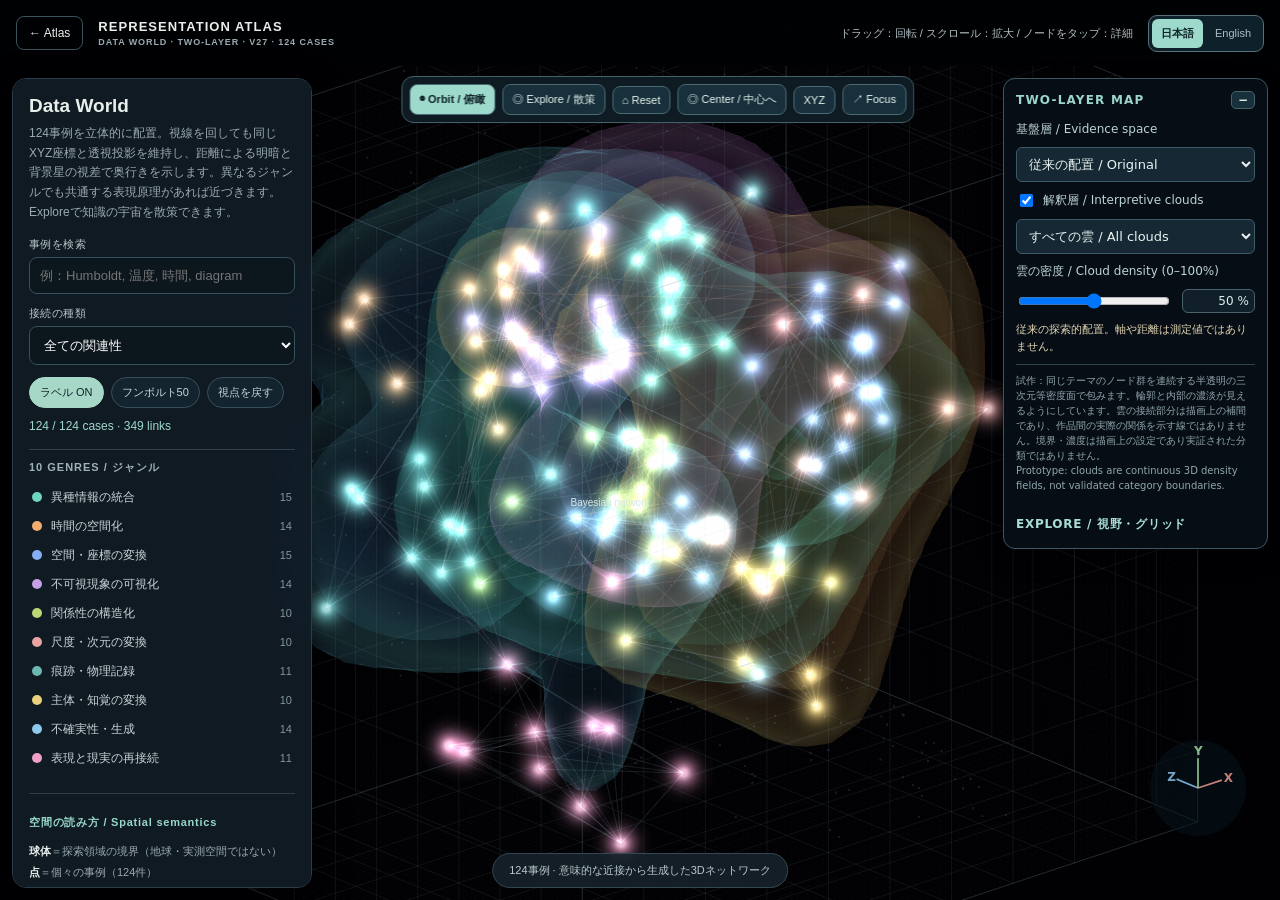
==== commit 2be71182: "Add files via upload" ====
--- a/graph.html
+++ b/graph.html
@@ -139,6 +139,30 @@
  #xyzPanel{bottom:8px;right:calc(var(--ra-right) + 10px)}
  #walkHelp{bottom:8px;max-width:calc(100vw - var(--ra-left) - var(--ra-right) - 20px)}
  .movePad{bottom:10px;left:calc(var(--ra-left) + 12px)}
+}
+
+/* v31: dock FOV, Explore grid, and Orbit analysis outside the 3D viewport */
+#fovControl,#exploreGuides,#orbitAnalysis{position:static!important;top:auto!important;left:auto!important;right:auto!important;bottom:auto!important;transform:none!important;z-index:auto!important;box-shadow:none!important;max-width:100%!important;box-sizing:border-box!important;margin:10px 0!important}
+#fovControl{width:100%!important;padding:10px!important}
+#exploreGuides{width:100%!important;justify-content:space-between;gap:8px;flex-wrap:wrap}
+#exploreGuides select{max-width:100%;min-width:0}
+#orbitAnalysis{width:100%!important;min-width:0!important;max-height:none!important;overflow:visible!important}
+#orbitAnalysis.oaCollapsed{width:100%!important;max-width:100%!important}
+#orbitAnalysis .oaRow input[type=range]{max-width:100%;flex:1;min-width:55px}
+#orbitAnalysis .oaRow{max-width:100%}
+#modelControls{min-width:0}
+#modelPanel{overflow-y:auto!important}
+#side{overflow-y:auto!important}
+/* Preserve Focus and all camera controls; no floating FOV/grid overlays. */
+@media (max-width:1000px) and (orientation:portrait) and (pointer:coarse){
+ #modelPanel{max-height:min(36dvh,300px)!important}
+ body:not(.ra-model-open) #modelPanel{max-height:42px!important}
+ body:not(.ra-model-open) #modelControls{display:none!important}
+ body.ra-model-open #modelControls{display:block!important}
+ #orbitAnalysis{margin-top:14px!important}
+}
+@media (max-width:1000px) and (orientation:landscape) and (pointer:coarse){
+ #modelPanel{max-height:calc(100dvh - 61px)!important}
 }
 </style></head><body><section id="modelPanel" aria-label="Two-layer mapping controls"><div class="modelHead">TWO-LAYER MAP <button id="modelCollapse" aria-label="Toggle model panel">−</button></div><div id="modelControls"><label id="spaceLabel" for="spaceSelect">基盤層 / Evidence space</label><select id="spaceSelect"><option value="original">従来の配置 / Original</option><option value="evidence">技法タグの類似度 / Tag similarity (MDS)</option></select><label class="modelCheck"><input type="checkbox" id="cloudToggle" checked> 解釈層 / Interpretive clouds</label><select id="cloudSelect"><option value="all">すべての雲 / All clouds</option><option value="time">時間・変化 / Time</option><option value="relations">関係・構造 / Relations</option><option value="invisible">不可視・測定 / Invisible</option><option value="perception">知覚・変換 / Perception</option></select><label for="cloudAlpha">雲の密度 / Cloud density (0–100%)</label><div class="parameterRow"><input id="cloudAlpha" type="range" min="0" max="100" step="1" value="50"><span class="parameterNumber"><input id="cloudAlphaNumber" type="number" min="0" max="100" step="1" value="50" inputmode="numeric" aria-label="Cloud density percent">%</span></div><p id="modelInfo"></p><p class="modelNote">試作：同じテーマのノード群を連続する半透明の三次元等密度面で包みます。輪郭と内部の濃淡が見えるようにしています。雲の接続部分は描画上の補間であり、作品間の実際の関係を示す線ではありません。境界・濃度は描画上の設定であり実証された分類ではありません。<br>Prototype: clouds are continuous 3D density fields, not validated category boundaries.</p></div></section><canvas id="space" aria-label="124件の事例と関連性を表す回転可能な三次元グラフ"></canvas><div class="top"><a href="index.html" class="back">← Atlas</a><div class="brand">REPRESENTATION ATLAS<small>DATA WORLD · TWO-LAYER · V27 · 124 CASES</small></div><div class="grow"></div><span class="hint">ドラッグ：回転 / スクロール：拡大 / ノードをタップ：詳細</span><div class="atlas-lang" role="group" aria-label="Language / 言語"><button type="button" data-lang="ja" aria-pressed="true">日本語</button><button type="button" data-lang="en" aria-pressed="false">English</button></div><button id="mobileToggle" class="mobileToggle">☰ 分類</button></div><aside id="side" class="side"><h1>Data World</h1><p class="sub">124事例を立体的に配置。視線を回しても同じXYZ座標と透視投影を維持し、距離による明暗と背景星の視差で奥行きを示します。異なるジャンルでも共通する表現原理があれば近づきます。Exploreで知識の宇宙を散策できます。</p><label class="field" for="search">事例を検索</label><input id="search" class="search" type="search" placeholder="例：Humboldt, 温度, 時間, diagram"><label class="field" for="edgeMode">接続の種類</label><select id="edgeMode"><option value="all">全ての関連性</option><option value="mechanism">共通する表現原理</option><option value="humboldt">フンボルトの8系譜</option><option value="idea">建築アイデアでの組み合わせ</option><option value="genre">同一ジャンル（補助線）</option><option value="none">線を表示しない</option></select><div class="checks"><button id="labels" class="chip on">ラベル ON</button><button id="humboldt" class="chip">フンボルト50</button><button id="reset" class="chip">視点を戻す</button></div><div class="stat" id="stat">124 cases</div><div class="legend"><h2>10 GENRES / ジャンル</h2><div id="legend"></div></div><section class="semantics"><h2>空間の読み方 / Spatial semantics</h2><p><b>球体</b>＝探索領域の境界（地球・実測空間ではない）<br><b>点</b>＝個々の事例（124件）<br><b>色・星団</b>＝主要ジャンル（10分類）<br><b>線</b>＝共有する表現原理・フンボルト系譜・アイデア上の共起<br><b>距離</b>＝表現原理・研究系譜・アイデア上の共起から計算した探索用の相対距離。客観的な歴史的影響や因果関係を示すものではない</p></section><button id="export" class="action">ネットワークデータをJSON保存</button><p class="tiny">色＝ジャンル。位置＝関連性に基づく3D力学配置。近接は探索上の仮説であり、学術的な影響関係を証明しません。</p></aside><aside id="details" class="details"><button class="close" id="close">✕</button><div id="detailBody"></div></aside><div class="footer" id="footer">124事例 · 意味的な近接から生成した3Dネットワーク</div><div id="walkBar"><button id="orbitMode" class="on">◉ Orbit / 俯瞰</button><button id="walkMode">◎ Explore / 散策</button><button id="homeCam">⌂ Reset</button><button id="reframeCam" title="Look at the network center">◎ Center / 中心へ</button><button id="diagnosticToggle" title="3D distribution check">XYZ</button><button id="nearCam">↗ Focus</button></div><section id="orbitAnalysis" class="oaCollapsed" aria-label="Orbit analysis controls"><button type="button" id="oaToggle" aria-expanded="false" aria-controls="oaContent">⚙ Orbit 設定 <span id="oaChevron">▸</span></button><div id="oaContent"><div class="oaTitle" id="oaTitle">ORBIT · 俯瞰分析</div><div class="oaRow"><button id="oaFit">全体表示 / Fit</button><button id="oaXY">XY</button><button id="oaXZ">XZ</button><button id="oaYZ">YZ</button><button id="oaFree">3D</button></div><div class="oaRow"><span id="oaProjection">投影</span><button id="oaOrtho" class="on">正投影</button><button id="oaPerspective">透視投影</button></div><div class="oaRow"><label for="oaAxis" id="oaSectionLabel">断面 / Section</label><select id="oaAxis"><option value="none">OFF</option><option value="x">X</option><option value="y">Y</option><option value="z">Z</option></select><input id="oaSlice" type="range" min="-1000" max="1000" step="10" value="0" disabled><span id="oaSliceValue">—</span></div><div class="oaRow"><label for="oaGuides" id="oaGuidesLabel">座標ガイド</label><select id="oaGuides"><option value="grid" selected>100×100 Grid</option><option value="frame">外枠＋断面 / Frame + plane</option><option value="off">非表示 / Off</option></select></div><div class="oaSmall" id="oaInfo">Orbitは外側から俯瞰するモードです。内部への進入はExploreを使用してください。</div></div></section><div id="exploreGuides"><label for="exploreGuideSelect">グリッド / Grid</label><select id="exploreGuideSelect" aria-label="Explore grid display"><option value="grid">100×100 Grid</option><option value="frame">外枠 / Frame</option><option value="off">OFF</option></select></div><div id="fovControl"><label for="fovSlider"><span id="fovTitle">視野角 / Field of view</span><span class="parameterNumber"><input id="fovNumber" type="number" min="60" max="180" step="1" value="100" inputmode="numeric" aria-label="Explore horizontal field of view degrees">°</span></label><input id="fovSlider" type="range" min="60" max="180" step="1" value="100" aria-label="Explore horizontal field of view"><small id="fovNote">水平視野角 · 初期値100°</small></div><div id="crosshair">+</div><div id="xyzPanel"><strong>XYZ · 3D POSITION CHECK</strong><canvas id="xyzCanvas" width="540" height="196"></canvas><p>XY / XZ / YZ — independent projections of the same 124 case coordinates. These are not additional networks.</p><p id="visibleCount"></p></div><div id="walkHelp">WASD 移動 · Q/E 上下 · マウスドラッグ 見回す · Shift 加速 · ノードをクリックして詳細</div><div class="movePad" aria-label="Movement controls"><button data-move="forward">↑</button><button data-move="left">←</button><button data-move="back">↓</button><button data-move="right">→</button><button data-move="up">＋</button><button data-move="down">－</button></div><script src="i18n.js"></script><script>const DATA={"precedents":[{"id":"001","name":"Minard — Napoleon Russian campaign","name_ja":"Minard — Napoleon Russian campaign","period":"1869","creator":"要調査","category_id":"integration","mechanism_ids":["integration","temporalization","remapping"],"discipline":"要分類","medium":"要調査","inputs":"geography,army size,direction,time,temperature","transformation_rule":"Encode army size as route width and combine advance, retreat and temperature","new_knowledge":"Movement and loss become one spatial narrative","architectural_transfer":"動線の太さを利用人数や消費エネルギーに対応","original_note":"Minard — Napoleon Russian campaign：Encode army size as route width and combine advance, retreat and temperature。Movement and loss become one spatial narrative。","strengths":"","limitations":"","verification_status":"unverified","source_urls":[],"image_url":"","image_credit":"","image_rights":"","research_notes":"","image_search_query":"Minard Napoleon Russian campaign 1869 map","image_review":"automatic_candidate_not_verified","humboldt_number":17},{"id":"002","name":"Florence Nightingale — Polar area diagram","name_ja":"Florence Nightingale — Polar area diagram","period":"1858","creator":"要調査","category_id":"integration","mechanism_ids":["integration"],"discipline":"要分類","medium":"要調査","inputs":"months,causes of death","transformation_rule":"Encode monthly causes as colored radial areas","new_knowledge":"Seasonal patterns and causes can be compared","architectural_transfer":"季節と環境負荷を円環図へ","original_note":"Florence Nightingale — Polar area diagram：Encode monthly causes as colored radial areas。Seasonal patterns and causes can be compared。","strengths":"","limitations":"","verification_status":"unverified","source_urls":[],"image_url":"","image_credit":"","image_rights":"","research_notes":"","image_search_query":"Florence Nightingale diagram causes mortality","image_review":"automatic_candidate_not_verified","humboldt_number":18},{"id":"003","name":"John Snow — Cholera map","name_ja":"John Snow — Cholera map","period":"1854","creator":"要調査","category_id":"integration","mechanism_ids":["integration"],"discipline":"要分類","medium":"要調査","inputs":"death locations,water pumps","transformation_rule":"Plot deaths and pumps on street geography","new_knowledge":"Spatial concentration suggests a possible shared source","architectural_transfer":"空間と社会現象の相関","original_note":"John Snow — Cholera map：Plot deaths and pumps on street geography。Spatial concentration suggests a possible shared source。","strengths":"","limitations":"","verification_status":"unverified","source_urls":[],"image_url":"","image_credit":"","image_rights":"","research_notes":"","image_search_query":"John Snow cholera map 1854","image_review":"automatic_candidate_not_verified","humboldt_number":19},{"id":"004","name":"Charles Booth — London poverty maps","name_ja":"Charles Booth — London poverty maps","period":"1889–","creator":"要調査","category_id":"integration","mechanism_ids":["integration"],"discipline":"要分類","medium":"要調査","inputs":"streets,socioeconomic classifications","transformation_rule":"Color urban streets by observed social categories","new_knowledge":"Urban inequality gains spatial form","architectural_transfer":"不可視な社会的境界を描く","original_note":"Charles Booth — London poverty maps：Color urban streets by observed social categories。Urban inequality gains spatial form。","strengths":"","limitations":"","verification_status":"unverified","source_urls":[],"image_url":"","image_credit":"","image_rights":"","research_notes":"","image_search_query":"Charles Booth poverty map London","image_review":"automatic_candidate_not_verified"},{"id":"005","name":"Harry Beck — Underground map","name_ja":"Harry Beck — Underground map","period":"1933","creator":"要調査","category_id":"integration","mechanism_ids":["integration","network","remapping"],"discipline":"要分類","medium":"要調査","inputs":"stations,connections","transformation_rule":"Simplify geography into regular angles and topology","new_knowledge":"Navigation becomes easier than with literal geography","architectural_transfer":"接続性で平面図を変形","original_note":"Harry Beck — Underground map：Simplify geography into regular angles and topology。Navigation becomes easier than with literal geography。","strengths":"","limitations":"","verification_status":"unverified","source_urls":[],"image_url":"","image_credit":"","image_rights":"","research_notes":"","image_search_query":"Harry Beck London Underground map 1933","image_review":"automatic_candidate_not_verified"},{"id":"006","name":"Otto Neurath — ISOTYPE","name_ja":"Otto Neurath — ISOTYPE","period":"1920年代〜","creator":"要調査","category_id":"integration","mechanism_ids":["integration"],"discipline":"要分類","medium":"要調査","inputs":"statistical quantities","transformation_rule":"Repeat standardized pictograms to encode counts","new_knowledge":"Comparable quantities become legible without complex charts","architectural_transfer":"建築要素を共通の視覚単位で表す","original_note":"Otto Neurath — ISOTYPE：Repeat standardized pictograms to encode counts。Comparable quantities become legible without complex charts。","strengths":"","limitations":"","verification_status":"unverified","source_urls":[],"image_url":"","image_credit":"","image_rights":"","research_notes":"","image_search_query":"Isotype Otto Neurath chart","image_review":"automatic_candidate_not_verified","humboldt_number":22},{"id":"007","name":"W. E. B. Du Bois — Statistical graphics","name_ja":"W. E. B. Du Bois — Statistical graphics","period":"1900","creator":"要調査","category_id":"integration","mechanism_ids":["integration"],"discipline":"要分類","medium":"要調査","inputs":"population,education,occupation","transformation_rule":"Transform social statistics into geometric graphic compositions","new_knowledge":"Structural inequality becomes visible","architectural_transfer":"利用機会の偏りを描く","original_note":"W. E. B. Du Bois — Statistical graphics：Transform social statistics into geometric graphic compositions。Structural inequality becomes visible。","strengths":"","limitations":"","verification_status":"unverified","source_urls":[],"image_url":"","image_credit":"","image_rights":"","research_notes":"","image_search_query":"W E B Du Bois 1900 Paris exposition charts","image_review":"automatic_candidate_not_verified","humboldt_number":20},{"id":"008","name":"Jacques Bertin — Sémiologie graphique","name_ja":"Jacques Bertin — Sémiologie graphique","period":"1967","creator":"要調査","category_id":"integration","mechanism_ids":["integration"],"discipline":"要分類","medium":"要調査","inputs":"categorical and numerical variables","transformation_rule":"Systematize position,size,value,color,shape,orientation,texture","new_knowledge":"Visual encodings can be chosen intentionally","architectural_transfer":"線や面の意味の規則を与える","original_note":"Jacques Bertin — Sémiologie graphique：Systematize position,size,value,color,shape,orientation,texture。Visual encodings can be chosen intentionally。","strengths":"","limitations":"","verification_status":"unverified","source_urls":[],"image_url":"","image_credit":"","image_rights":"","research_notes":"","image_search_query":"Jacques Bertin semiology graphics","image_review":"automatic_candidate_not_verified","humboldt_number":23},{"id":"009","name":"Sankey diagram","name_ja":"Sankey diagram","period":"1898頃","creator":"要調査","category_id":"integration","mechanism_ids":["integration","network"],"discipline":"要分類","medium":"要調査","inputs":"energy or material flows","transformation_rule":"Make link widths proportional to flow quantities","new_knowledge":"Losses and splits become visible","architectural_transfer":"熱水人資源の流れを可視化","original_note":"Sankey diagram：Make link widths proportional to flow quantities。Losses and splits become visible。","strengths":"","limitations":"","verification_status":"unverified","source_urls":[],"image_url":"","image_credit":"","image_rights":"","research_notes":"","image_search_query":"Sankey diagram steam engine 1898","image_review":"automatic_candidate_not_verified","humboldt_number":21},{"id":"010","name":"Alluvial diagram","name_ja":"Alluvial diagram","period":"要調査","creator":"要調査","category_id":"integration","mechanism_ids":["integration"],"discipline":"要分類","medium":"要調査","inputs":"categories over time","transformation_rule":"Connect category blocks across successive stages with bands","new_knowledge":"Transitions and composition change become visible","architectural_transfer":"用途や利用者の変遷を表す","original_note":"Alluvial diagram：Connect category blocks across successive stages with bands。Transitions and composition change become visible。","strengths":"","limitations":"","verification_status":"unverified","source_urls":[],"image_url":"","image_credit":"","image_rights":"","research_notes":"","image_search_query":"Alluvial diagram diagram","image_review":"automatic_candidate_not_verified"},{"id":"011","name":"Étienne-Jules Marey — Chronophotography","name_ja":"Étienne-Jules Marey — Chronophotography","period":"1880年代","creator":"要調査","category_id":"time","mechanism_ids":["temporalization","trace"],"discipline":"要分類","medium":"要調査","inputs":"motion,successive instants","transformation_rule":"Superimpose temporal samples in one frame","new_knowledge":"Movement becomes a spatial trace","architectural_transfer":"身体の変化を断面にする","original_note":"Étienne-Jules Marey — Chronophotography：Superimpose temporal samples in one frame。Movement becomes a spatial trace。","strengths":"","limitations":"","verification_status":"unverified","source_urls":[],"image_url":"","image_credit":"","image_rights":"","research_notes":"","image_search_query":"Etienne Jules Marey chronophotography walking","image_review":"automatic_candidate_not_verified"},{"id":"012","name":"Eadweard Muybridge — Motion sequences","name_ja":"Eadweard Muybridge — Motion sequences","period":"1878〜","creator":"要調査","category_id":"time","mechanism_ids":["temporalization"],"discipline":"要分類","medium":"要調査","inputs":"rapid animal motion","transformation_rule":"Split motion into successive photographic frames","new_knowledge":"Previously invisible phases of movement become comparable","architectural_transfer":"使用行為を時間的に分解","original_note":"Eadweard Muybridge — Motion sequences：Split motion into successive photographic frames。Previously invisible phases of movement become comparable。","strengths":"","limitations":"","verification_status":"unverified","source_urls":[],"image_url":"","image_credit":"","image_rights":"","research_notes":"","image_search_query":"Muybridge horse in motion","image_review":"automatic_candidate_not_verified"},{"id":"013","name":"Railway time-distance graph","name_ja":"Railway time-distance graph","period":"19世紀","creator":"要調査","category_id":"time","mechanism_ids":["temporalization","remapping"],"discipline":"要分類","medium":"要調査","inputs":"train position,time","transformation_rule":"Plot distance against time as trajectories","new_knowledge":"Speed and meetings become line slopes and intersections","architectural_transfer":"出会いや滞留を交点として描く","original_note":"Railway time-distance graph：Plot distance against time as trajectories。Speed and meetings become line slopes and intersections。","strengths":"","limitations":"","verification_status":"unverified","source_urls":[],"image_url":"","image_credit":"","image_rights":"","research_notes":"","image_search_query":"train timetable time distance graph","image_review":"automatic_candidate_not_verified"},{"id":"014","name":"Hermann Minkowski — Spacetime diagram","name_ja":"Hermann Minkowski — Spacetime diagram","period":"1908","creator":"要調査","category_id":"time","mechanism_ids":["temporalization","remapping"],"discipline":"要分類","medium":"要調査","inputs":"space,time,events","transformation_rule":"Represent object histories as worldlines in spacetime","new_knowledge":"Temporal and spatial relations can be compared","architectural_transfer":"建築内の移動を時空間的に捉える","original_note":"Hermann Minkowski — Spacetime diagram：Represent object histories as worldlines in spacetime。Temporal and spatial relations can be compared。","strengths":"","limitations":"","verification_status":"unverified","source_urls":[],"image_url":"","image_credit":"","image_rights":"","research_notes":"","image_search_query":"Minkowski spacetime diagram","image_review":"automatic_candidate_not_verified"},{"id":"015","name":"Henri Bergson — Duration","name_ja":"Henri Bergson — Duration","period":"1889〜","creator":"要調査","category_id":"time","mechanism_ids":["temporalization"],"discipline":"要分類","medium":"要調査","inputs":"lived time","transformation_rule":"Distinguish qualitative duration from homogeneous clock time","new_knowledge":"Experience need not be reduced to metric time","architectural_transfer":"体感時間で変形する平面図","original_note":"Henri Bergson — Duration：Distinguish qualitative duration from homogeneous clock time。Experience need not be reduced to metric time。","strengths":"","limitations":"","verification_status":"unverified","source_urls":[],"image_url":"","image_credit":"","image_rights":"","research_notes":"","image_search_query":"Henri Bergson   Duration diagram","image_review":"automatic_candidate_not_verified"},{"id":"016","name":"Gilles Deleuze — Time-image","name_ja":"Gilles Deleuze — Time-image","period":"1985","creator":"要調査","category_id":"time","mechanism_ids":["temporalization"],"discipline":"要分類","medium":"要調査","inputs":"cinematic time,images","transformation_rule":"Conceptualize time directly rather than only through movement","new_knowledge":"Temporal experience becomes an independent analytic dimension","architectural_transfer":"記憶や時間の重層を含むパース","original_note":"Gilles Deleuze — Time-image：Conceptualize time directly rather than only through movement。Temporal experience becomes an independent analytic dimension。","strengths":"","limitations":"","verification_status":"unverified","source_urls":[],"image_url":"","image_credit":"","image_rights":"","research_notes":"","image_search_query":"Gilles Deleuze   Time image diagram","image_review":"automatic_candidate_not_verified"},{"id":"017","name":"Christian Marclay — The Clock","name_ja":"Christian Marclay — The Clock","period":"2010","creator":"要調査","category_id":"time","mechanism_ids":["temporalization"],"discipline":"要分類","medium":"要調査","inputs":"film excerpts,clock times","transformation_rule":"Synchronize cinematic clock scenes with actual time","new_knowledge":"Represented and lived time coincide","architectural_transfer":"現実時間と表象時間を同期","original_note":"Christian Marclay — The Clock：Synchronize cinematic clock scenes with actual time。Represented and lived time coincide。","strengths":"","limitations":"","verification_status":"unverified","source_urls":[],"image_url":"","image_credit":"","image_rights":"","research_notes":"","image_search_query":"Christian Marclay The Clock installation","image_review":"automatic_candidate_not_verified"},{"id":"018","name":"Hiroshi Sugimoto — Theaters","name_ja":"Hiroshi Sugimoto — Theaters","period":"1970年代〜","creator":"要調査","category_id":"time","mechanism_ids":["temporalization","trace"],"discipline":"要分類","medium":"要調査","inputs":"film duration,light","transformation_rule":"Expose a single photograph for an entire film","new_knowledge":"Duration condenses into a single image","architectural_transfer":"長時間の出来事を一枚に蓄積","original_note":"Hiroshi Sugimoto — Theaters：Expose a single photograph for an entire film。Duration condenses into a single image。","strengths":"","limitations":"","verification_status":"unverified","source_urls":[],"image_url":"","image_credit":"","image_rights":"","research_notes":"","image_search_query":"Hiroshi Sugimoto Theaters photograph","image_review":"automatic_candidate_not_verified"},{"id":"019","name":"Harold Edgerton — Stroboscopic photography","name_ja":"Harold Edgerton — Stroboscopic photography","period":"要調査","creator":"要調査","category_id":"time","mechanism_ids":["temporalization"],"discipline":"要分類","medium":"要調査","inputs":"fast movement","transformation_rule":"Use timed flashes to isolate phases of motion","new_knowledge":"High-speed action becomes analyzable","architectural_transfer":"瞬間的現象を描く","original_note":"Harold Edgerton — Stroboscopic photography：Use timed flashes to isolate phases of motion。High-speed action becomes analyzable。","strengths":"","limitations":"","verification_status":"unverified","source_urls":[],"image_url":"","image_credit":"","image_rights":"","research_notes":"","image_search_query":"Harold Edgerton milk drop photograph","image_review":"automatic_candidate_not_verified"},{"id":"020","name":"Hovmöller diagram","name_ja":"Hovmöller diagram","period":"要調査","creator":"要調査","category_id":"time","mechanism_ids":["temporalization"],"discipline":"要分類","medium":"要調査","inputs":"space,time,field value","transformation_rule":"Plot one spatial coordinate against time","new_knowledge":"Propagation and movement appear as bands","architectural_transfer":"日照風騒音の伝播を描く","original_note":"Hovmöller diagram：Plot one spatial coordinate against time。Propagation and movement appear as bands。","strengths":"","limitations":"","verification_status":"unverified","source_urls":[],"image_url":"","image_credit":"","image_rights":"","research_notes":"","image_search_query":"Hovm ller diagram diagram","image_review":"automatic_candidate_not_verified"},{"id":"021","name":"Buckminster Fuller — Dymaxion Map","name_ja":"Buckminster Fuller — Dymaxion Map","period":"1943","creator":"要調査","category_id":"geometry","mechanism_ids":["remapping","multiscale"],"discipline":"要分類","medium":"要調査","inputs":"global geography","transformation_rule":"Project the globe onto an unfolded polyhedron","new_knowledge":"World adjacency can be seen with different interruptions","architectural_transfer":"外皮展開と隣接の再解釈","original_note":"Buckminster Fuller — Dymaxion Map：Project the globe onto an unfolded polyhedron。World adjacency can be seen with different interruptions。","strengths":"","limitations":"","verification_status":"unverified","source_urls":[],"image_url":"","image_credit":"","image_rights":"","research_notes":"","image_search_query":"Dymaxion map Buckminster Fuller","image_review":"automatic_candidate_not_verified","humboldt_number":45},{"id":"022","name":"Kevin Lynch — The Image of the City","name_ja":"Kevin Lynch — The Image of the City","period":"1960","creator":"要調査","category_id":"geometry","mechanism_ids":["remapping"],"discipline":"要分類","medium":"要調査","inputs":"urban perception","transformation_rule":"Analyze paths,edges,districts,nodes,landmarks","new_knowledge":"Mental structure of a city becomes describable","architectural_transfer":"記憶される空間構造を描く","original_note":"Kevin Lynch — The Image of the City：Analyze paths,edges,districts,nodes,landmarks。Mental structure of a city becomes describable。","strengths":"","limitations":"","verification_status":"unverified","source_urls":[],"image_url":"","image_credit":"","image_rights":"","research_notes":"","image_search_query":"Kevin Lynch Image of the City map","image_review":"automatic_candidate_not_verified","humboldt_number":46},{"id":"023","name":"Bill Hillier and Julienne Hanson — Space Syntax","name_ja":"Bill Hillier and Julienne Hanson — Space Syntax","period":"1984","creator":"要調査","category_id":"geometry","mechanism_ids":["remapping","network"],"discipline":"要分類","medium":"要調査","inputs":"spatial connections","transformation_rule":"Model spatial depth,connectivity and integration","new_knowledge":"Relational structure can be quantified","architectural_transfer":"接続性で平面図を再構成","original_note":"Bill Hillier and Julienne Hanson — Space Syntax：Model spatial depth,connectivity and integration。Relational structure can be quantified。","strengths":"","limitations":"","verification_status":"unverified","source_urls":[],"image_url":"","image_credit":"","image_rights":"","research_notes":"","image_search_query":"Space syntax axial map","image_review":"automatic_candidate_not_verified"},{"id":"024","name":"Isovist","name_ja":"Isovist","period":"要調査","creator":"要調査","category_id":"geometry","mechanism_ids":["remapping"],"discipline":"要分類","medium":"要調査","inputs":"visibility from a viewpoint","transformation_rule":"Compute visible region as geometry","new_knowledge":"Visual reach and occlusion become measurable","architectural_transfer":"視覚的な広がりを形にする","original_note":"Isovist：Compute visible region as geometry。Visual reach and occlusion become measurable。","strengths":"","limitations":"","verification_status":"unverified","source_urls":[],"image_url":"","image_credit":"","image_rights":"","research_notes":"","image_search_query":"Isovist diagram","image_review":"automatic_candidate_not_verified"},{"id":"025","name":"Voronoi diagram","name_ja":"Voronoi diagram","period":"要調査","creator":"要調査","category_id":"geometry","mechanism_ids":["remapping"],"discipline":"要分類","medium":"要調査","inputs":"seed locations,distance","transformation_rule":"Partition space by nearest seed","new_knowledge":"Zones of proximity become explicit","architectural_transfer":"活動圏や支配領域を描く","original_note":"Voronoi diagram：Partition space by nearest seed。Zones of proximity become explicit。","strengths":"","limitations":"","verification_status":"unverified","source_urls":[],"image_url":"","image_credit":"","image_rights":"","research_notes":"","image_search_query":"Voronoi diagram","image_review":"automatic_candidate_not_verified"},{"id":"026","name":"Delaunay triangulation","name_ja":"Delaunay triangulation","period":"要調査","creator":"要調査","category_id":"geometry","mechanism_ids":["remapping"],"discipline":"要分類","medium":"要調査","inputs":"point positions","transformation_rule":"Connect neighboring points into triangles","new_knowledge":"Local adjacency becomes a network","architectural_transfer":"柱人設備の関係を描く","original_note":"Delaunay triangulation：Connect neighboring points into triangles。Local adjacency becomes a network。","strengths":"","limitations":"","verification_status":"unverified","source_urls":[],"image_url":"","image_credit":"","image_rights":"","research_notes":"","image_search_query":"Delaunay triangulation diagram","image_review":"automatic_candidate_not_verified"},{"id":"027","name":"Cartogram","name_ja":"Cartogram","period":"要調査","creator":"要調査","category_id":"geometry","mechanism_ids":["remapping","integration"],"discipline":"要分類","medium":"要調査","inputs":"geography,statistical weights","transformation_rule":"Distort area or distance by nongeographic magnitude","new_knowledge":"Importance replaces literal size","architectural_transfer":"利用頻度で建築を変形","original_note":"Cartogram：Distort area or distance by nongeographic magnitude。Importance replaces literal size。","strengths":"","limitations":"","verification_status":"unverified","source_urls":[],"image_url":"","image_credit":"","image_rights":"","research_notes":"","image_search_query":"population cartogram","image_review":"automatic_candidate_not_verified"},{"id":"028","name":"Conformal mapping","name_ja":"Conformal mapping","period":"要調査","creator":"要調査","category_id":"geometry","mechanism_ids":["remapping"],"discipline":"要分類","medium":"要調査","inputs":"curved geometry","transformation_rule":"Transform geometry while preserving local angles","new_knowledge":"Curved surfaces can be reparameterized","architectural_transfer":"曲面建築の別座標表現","original_note":"Conformal mapping：Transform geometry while preserving local angles。Curved surfaces can be reparameterized。","strengths":"","limitations":"","verification_status":"unverified","source_urls":[],"image_url":"","image_credit":"","image_rights":"","research_notes":"","image_search_query":"Conformal mapping diagram","image_review":"automatic_candidate_not_verified"},{"id":"029","name":"Medial axis / skeletonization","name_ja":"Medial axis / skeletonization","period":"要調査","creator":"要調査","category_id":"geometry","mechanism_ids":["remapping"],"discipline":"要分類","medium":"要調査","inputs":"shape boundaries","transformation_rule":"Reduce regions to central skeletal lines","new_knowledge":"Underlying spatial branching becomes legible","architectural_transfer":"余白や通路の骨格抽出","original_note":"Medial axis / skeletonization：Reduce regions to central skeletal lines。Underlying spatial branching becomes legible。","strengths":"","limitations":"","verification_status":"unverified","source_urls":[],"image_url":"","image_credit":"","image_rights":"","research_notes":"","image_search_query":"Medial axis   skeletonization diagram","image_review":"automatic_candidate_not_verified"},{"id":"030","name":"Persistent homology","name_ja":"Persistent homology","period":"要調査","creator":"要調査","category_id":"geometry","mechanism_ids":["remapping","multiscale"],"discipline":"要分類","medium":"要調査","inputs":"point sets,scale","transformation_rule":"Track connected components and holes across scales","new_knowledge":"Stable topological features emerge","architectural_transfer":"開放性と分断を多尺度で検討","original_note":"Persistent homology：Track connected components and holes across scales。Stable topological features emerge。","strengths":"","limitations":"","verification_status":"unverified","source_urls":[],"image_url":"","image_credit":"","image_rights":"","research_notes":"","image_search_query":"Persistent homology diagram","image_review":"automatic_candidate_not_verified"},{"id":"031","name":"Ernst Chladni — Chladni figures","name_ja":"Ernst Chladni — Chladni figures","period":"18世紀末","creator":"要調査","category_id":"invisible","mechanism_ids":["field","trace"],"discipline":"要分類","medium":"要調査","inputs":"plate vibrations,sand","transformation_rule":"Use sand to reveal vibrational nodal lines","new_knowledge":"Invisible vibration modes form patterns","architectural_transfer":"音響と形態を接続","original_note":"Ernst Chladni — Chladni figures：Use sand to reveal vibrational nodal lines。Invisible vibration modes form patterns。","strengths":"","limitations":"","verification_status":"unverified","source_urls":[],"image_url":"","image_credit":"","image_rights":"","research_notes":"","image_search_query":"Chladni figures sand vibration","image_review":"automatic_candidate_not_verified","humboldt_number":31},{"id":"032","name":"Schlieren photography","name_ja":"Schlieren photography","period":"要調査","creator":"要調査","category_id":"invisible","mechanism_ids":["field"],"discipline":"要分類","medium":"要調査","inputs":"air density gradients,light","transformation_rule":"Image optical deflection caused by density changes","new_knowledge":"Airflow and heat plumes become visible","architectural_transfer":"温熱環境を空間像にする","original_note":"Schlieren photography：Image optical deflection caused by density changes。Airflow and heat plumes become visible。","strengths":"","limitations":"","verification_status":"unverified","source_urls":[],"image_url":"","image_credit":"","image_rights":"","research_notes":"","image_search_query":"Schlieren photography convection","image_review":"automatic_candidate_not_verified","humboldt_number":32},{"id":"033","name":"Michael Faraday — Magnetic field lines","name_ja":"Michael Faraday — Magnetic field lines","period":"要調査","creator":"要調査","category_id":"invisible","mechanism_ids":["field","network"],"discipline":"要分類","medium":"要調査","inputs":"magnetic forces","transformation_rule":"Represent a field using continuous directional lines","new_knowledge":"Invisible force becomes spatial structure","architectural_transfer":"視線音気流の力線表現","original_note":"Michael Faraday — Magnetic field lines：Represent a field using continuous directional lines。Invisible force becomes spatial structure。","strengths":"","limitations":"","verification_status":"unverified","source_urls":[],"image_url":"","image_credit":"","image_rights":"","research_notes":"","image_search_query":"magnetic field iron filings","image_review":"automatic_candidate_not_verified","humboldt_number":30},{"id":"034","name":"Cloud chamber","name_ja":"Cloud chamber","period":"要調査","creator":"要調査","category_id":"invisible","mechanism_ids":["field"],"discipline":"要分類","medium":"要調査","inputs":"charged particle passage","transformation_rule":"Make particle tracks visible through condensation","new_knowledge":"Transient invisible trajectories are recorded","architectural_transfer":"通過の痕跡を描く","original_note":"Cloud chamber：Make particle tracks visible through condensation。Transient invisible trajectories are recorded。","strengths":"","limitations":"","verification_status":"unverified","source_urls":[],"image_url":"","image_credit":"","image_rights":"","research_notes":"","image_search_query":"cloud chamber particle tracks","image_review":"automatic_candidate_not_verified"},{"id":"035","name":"Particle image velocimetry","name_ja":"Particle image velocimetry","period":"要調査","creator":"要調査","category_id":"invisible","mechanism_ids":["field"],"discipline":"要分類","medium":"要調査","inputs":"particle displacement,fluid","transformation_rule":"Infer vector velocity fields from tracer motion","new_knowledge":"Flow structure becomes measurable","architectural_transfer":"空気や人流をベクトル場へ","original_note":"Particle image velocimetry：Infer vector velocity fields from tracer motion。Flow structure becomes measurable。","strengths":"","limitations":"","verification_status":"unverified","source_urls":[],"image_url":"","image_credit":"","image_rights":"","research_notes":"","image_search_query":"Particle image velocimetry diagram","image_review":"automatic_candidate_not_verified","humboldt_number":34},{"id":"036","name":"Thermography","name_ja":"Thermography","period":"要調査","creator":"要調査","category_id":"invisible","mechanism_ids":["field"],"discipline":"要分類","medium":"要調査","inputs":"infrared radiation","transformation_rule":"Convert radiation into apparent thermal images","new_knowledge":"Thermal differences become spatially legible","architectural_transfer":"外皮の熱性能図","original_note":"Thermography：Convert radiation into apparent thermal images。Thermal differences become spatially legible。","strengths":"","limitations":"","verification_status":"unverified","source_urls":[],"image_url":"","image_credit":"","image_rights":"","research_notes":"","image_search_query":"infrared thermography building","image_review":"automatic_candidate_not_verified","humboldt_number":33},{"id":"037","name":"Spectrogram","name_ja":"Spectrogram","period":"要調査","creator":"要調査","category_id":"invisible","mechanism_ids":["field"],"discipline":"要分類","medium":"要調査","inputs":"sound,time,frequency","transformation_rule":"Decompose sound by time and frequency","new_knowledge":"Acoustic structure becomes visible","architectural_transfer":"音環境の時間空間表現","original_note":"Spectrogram：Decompose sound by time and frequency。Acoustic structure becomes visible。","strengths":"","limitations":"","verification_status":"unverified","source_urls":[],"image_url":"","image_credit":"","image_rights":"","research_notes":"","image_search_query":"spectrogram sound","image_review":"automatic_candidate_not_verified","humboldt_number":35},{"id":"038","name":"Seismogram","name_ja":"Seismogram","period":"要調査","creator":"要調査","category_id":"invisible","mechanism_ids":["field"],"discipline":"要分類","medium":"要調査","inputs":"ground vibration,time","transformation_rule":"Record movement as time series","new_knowledge":"Small oscillations become analyzable","architectural_transfer":"微細な建築運動を表す","original_note":"Seismogram：Record movement as time series。Small oscillations become analyzable。","strengths":"","limitations":"","verification_status":"unverified","source_urls":[],"image_url":"","image_credit":"","image_rights":"","research_notes":"","image_search_query":"Seismogram diagram","image_review":"automatic_candidate_not_verified"},{"id":"039","name":"EEG topographic mapping","name_ja":"EEG topographic mapping","period":"要調査","creator":"要調査","category_id":"invisible","mechanism_ids":["field"],"discipline":"要分類","medium":"要調査","inputs":"electrode potentials","transformation_rule":"Interpolate scalp voltage distribution","new_knowledge":"Spatial patterns in recordings become visible","architectural_transfer":"空間体験と生理反応を比較","original_note":"EEG topographic mapping：Interpolate scalp voltage distribution。Spatial patterns in recordings become visible。","strengths":"","limitations":"","verification_status":"unverified","source_urls":[],"image_url":"","image_credit":"","image_rights":"","research_notes":"","image_search_query":"EEG topographic mapping diagram","image_review":"automatic_candidate_not_verified"},{"id":"040","name":"Cosmic microwave background map","name_ja":"Cosmic microwave background map","period":"要調査","creator":"要調査","category_id":"invisible","mechanism_ids":["field"],"discipline":"要分類","medium":"要調査","inputs":"microwave temperature anisotropy","transformation_rule":"Project tiny sky temperature variations","new_knowledge":"Large-scale cosmic patterns emerge","architectural_transfer":"微小差を増幅して全体を理解","original_note":"Cosmic microwave background map：Project tiny sky temperature variations。Large-scale cosmic patterns emerge。","strengths":"","limitations":"","verification_status":"unverified","source_urls":[],"image_url":"","image_credit":"","image_rights":"","research_notes":"","image_search_query":"cosmic microwave background map","image_review":"automatic_candidate_not_verified"},{"id":"041","name":"Santiago Ramón y Cajal — Neuron drawings","name_ja":"Santiago Ramón y Cajal — Neuron drawings","period":"要調査","creator":"要調査","category_id":"networks","mechanism_ids":["network"],"discipline":"要分類","medium":"要調査","inputs":"microscopic neural forms","transformation_rule":"Translate observations into detailed line drawings","new_knowledge":"Neural morphology and connection patterns become intelligible","architectural_transfer":"建築を関係ネットワークとして描く","original_note":"Santiago Ramón y Cajal — Neuron drawings：Translate observations into detailed line drawings。Neural morphology and connection patterns become intelligible。","strengths":"","limitations":"","verification_status":"unverified","source_urls":[],"image_url":"","image_credit":"","image_rights":"","research_notes":"","image_search_query":"Ramon y Cajal neuron drawing","image_review":"automatic_candidate_not_verified","humboldt_number":41},{"id":"042","name":"Mark Lombardi — Narrative Structures","name_ja":"Mark Lombardi — Narrative Structures","period":"1990年代","creator":"要調査","category_id":"networks","mechanism_ids":["network"],"discipline":"要分類","medium":"要調査","inputs":"people,organizations,money","transformation_rule":"Connect actors and transactions as graph drawings","new_knowledge":"Complex power and finance relationships become legible","architectural_transfer":"人資金制度資材のネットワーク","original_note":"Mark Lombardi — Narrative Structures：Connect actors and transactions as graph drawings。Complex power and finance relationships become legible。","strengths":"","limitations":"","verification_status":"unverified","source_urls":[],"image_url":"","image_credit":"","image_rights":"","research_notes":"","image_search_query":"Mark Lombardi network drawing","image_review":"automatic_candidate_not_verified","humboldt_number":42},{"id":"043","name":"Richard Feynman — Feynman diagrams","name_ja":"Richard Feynman — Feynman diagrams","period":"要調査","creator":"要調査","category_id":"networks","mechanism_ids":["network","instruction"],"discipline":"要分類","medium":"要調査","inputs":"particle interactions","transformation_rule":"Encode interaction terms as lines and vertices","new_knowledge":"Complex calculations gain compact visual notation","architectural_transfer":"出来事の相互作用を図面化","original_note":"Richard Feynman — Feynman diagrams：Encode interaction terms as lines and vertices。Complex calculations gain compact visual notation。","strengths":"","limitations":"","verification_status":"unverified","source_urls":[],"image_url":"","image_credit":"","image_rights":"","research_notes":"","image_search_query":"Feynman diagram","image_review":"automatic_candidate_not_verified"},{"id":"044","name":"Phylogenetic tree","name_ja":"Phylogenetic tree","period":"要調査","creator":"要調査","category_id":"networks","mechanism_ids":["network"],"discipline":"要分類","medium":"要調査","inputs":"evolutionary relationships","transformation_rule":"Show descent and divergence as branching","new_knowledge":"Shared ancestry becomes legible","architectural_transfer":"設計案の派生を表す","original_note":"Phylogenetic tree：Show descent and divergence as branching。Shared ancestry becomes legible。","strengths":"","limitations":"","verification_status":"unverified","source_urls":[],"image_url":"","image_credit":"","image_rights":"","research_notes":"","image_search_query":"phylogenetic tree","image_review":"automatic_candidate_not_verified","humboldt_number":44},{"id":"045","name":"Food web","name_ja":"Food web","period":"要調査","creator":"要調査","category_id":"networks","mechanism_ids":["network"],"discipline":"要分類","medium":"要調査","inputs":"ecological feeding relations","transformation_rule":"Connect species through trophic links","new_knowledge":"Interdependence becomes visible","architectural_transfer":"資源の相互依存関係","original_note":"Food web：Connect species through trophic links。Interdependence becomes visible。","strengths":"","limitations":"","verification_status":"unverified","source_urls":[],"image_url":"","image_credit":"","image_rights":"","research_notes":"","image_search_query":"Food web diagram","image_review":"automatic_candidate_not_verified","humboldt_number":43},{"id":"046","name":"Dependency graph","name_ja":"Dependency graph","period":"要調査","creator":"要調査","category_id":"networks","mechanism_ids":["network"],"discipline":"要分類","medium":"要調査","inputs":"tasks,dependencies","transformation_rule":"Use directed links to encode prerequisites","new_knowledge":"Critical dependencies become visible","architectural_transfer":"施工運用変更の連鎖","original_note":"Dependency graph：Use directed links to encode prerequisites。Critical dependencies become visible。","strengths":"","limitations":"","verification_status":"unverified","source_urls":[],"image_url":"","image_credit":"","image_rights":"","research_notes":"","image_search_query":"Dependency graph diagram","image_review":"automatic_candidate_not_verified"},{"id":"047","name":"Chord diagram","name_ja":"Chord diagram","period":"要調査","creator":"要調査","category_id":"networks","mechanism_ids":["network"],"discipline":"要分類","medium":"要調査","inputs":"inter-category flows","transformation_rule":"Connect categories around a circle with ribbons","new_knowledge":"Reciprocal exchange becomes comparable","architectural_transfer":"諸室間の往来を描く","original_note":"Chord diagram：Connect categories around a circle with ribbons。Reciprocal exchange becomes comparable。","strengths":"","limitations":"","verification_status":"unverified","source_urls":[],"image_url":"","image_credit":"","image_rights":"","research_notes":"","image_search_query":"chord diagram","image_review":"automatic_candidate_not_verified"},{"id":"048","name":"Adjacency matrix","name_ja":"Adjacency matrix","period":"要調査","creator":"要調査","category_id":"networks","mechanism_ids":["network"],"discipline":"要分類","medium":"要調査","inputs":"network connections","transformation_rule":"Encode edges as cells in a matrix","new_knowledge":"Connectivity can be compared independently of layout","architectural_transfer":"室同士の関係を配置前に検討","original_note":"Adjacency matrix：Encode edges as cells in a matrix。Connectivity can be compared independently of layout。","strengths":"","limitations":"","verification_status":"unverified","source_urls":[],"image_url":"","image_credit":"","image_rights":"","research_notes":"","image_search_query":"Adjacency matrix diagram","image_review":"automatic_candidate_not_verified"},{"id":"049","name":"Hypergraph","name_ja":"Hypergraph","period":"要調査","creator":"要調査","category_id":"networks","mechanism_ids":["network"],"discipline":"要分類","medium":"要調査","inputs":"multiway relationships","transformation_rule":"Represent one relationship among several nodes","new_knowledge":"Group interactions cannot be reduced to pairwise links","architectural_transfer":"複数の活動の共有関係","original_note":"Hypergraph：Represent one relationship among several nodes。Group interactions cannot be reduced to pairwise links。","strengths":"","limitations":"","verification_status":"unverified","source_urls":[],"image_url":"","image_credit":"","image_rights":"","research_notes":"","image_search_query":"Hypergraph diagram","image_review":"automatic_candidate_not_verified"},{"id":"050","name":"Knowledge graph","name_ja":"Knowledge graph","period":"要調査","creator":"要調査","category_id":"networks","mechanism_ids":["network"],"discipline":"要分類","medium":"要調査","inputs":"entities,semantic relations","transformation_rule":"Connect typed entities with labeled relations","new_knowledge":"Cross-domain knowledge becomes navigable","architectural_transfer":"空間素材社会的意味の接続","original_note":"Knowledge graph：Connect typed entities with labeled relations。Cross-domain knowledge becomes navigable。","strengths":"","limitations":"","verification_status":"unverified","source_urls":[],"image_url":"","image_credit":"","image_rights":"","research_notes":"","image_search_query":"Knowledge graph diagram","image_review":"automatic_candidate_not_verified"},{"id":"051","name":"Charles and Ray Eames — Powers of Ten","name_ja":"Charles and Ray Eames — Powers of Ten","period":"1977","creator":"要調査","category_id":"scale","mechanism_ids":["multiscale","remapping"],"discipline":"要分類","medium":"要調査","inputs":"scale,physical world","transformation_rule":"Zoom through powers of ten","new_knowledge":"Micro and macro phenomena form a continuous narrative","architectural_transfer":"ディテールから都市へ連続する図面","original_note":"Charles and Ray Eames — Powers of Ten：Zoom through powers of ten。Micro and macro phenomena form a continuous narrative。","strengths":"","limitations":"","verification_status":"unverified","source_urls":[],"image_url":"","image_credit":"","image_rights":"","research_notes":"","image_search_query":"Powers of Ten Eames film","image_review":"automatic_candidate_not_verified"},{"id":"052","name":"Benoit Mandelbrot — Fractal geometry","name_ja":"Benoit Mandelbrot — Fractal geometry","period":"要調査","creator":"要調査","category_id":"scale","mechanism_ids":["multiscale"],"discipline":"要分類","medium":"要調査","inputs":"self-similar patterns","transformation_rule":"Describe complexity through recursive scale relations","new_knowledge":"Cross-scale structure becomes intelligible","architectural_transfer":"複数スケールの構成規則","original_note":"Benoit Mandelbrot — Fractal geometry：Describe complexity through recursive scale relations。Cross-scale structure becomes intelligible。","strengths":"","limitations":"","verification_status":"unverified","source_urls":[],"image_url":"","image_credit":"","image_rights":"","research_notes":"","image_search_query":"Mandelbrot set","image_review":"automatic_candidate_not_verified"},{"id":"053","name":"Hilbert curve","name_ja":"Hilbert curve","period":"要調査","creator":"要調査","category_id":"scale","mechanism_ids":["multiscale"],"discipline":"要分類","medium":"要調査","inputs":"one-dimensional order,plane","transformation_rule":"Recursively map a line across a square","new_knowledge":"Linear order can cover a two-dimensional domain","architectural_transfer":"平面を一本の経路に符号化","original_note":"Hilbert curve：Recursively map a line across a square。Linear order can cover a two-dimensional domain。","strengths":"","limitations":"","verification_status":"unverified","source_urls":[],"image_url":"","image_credit":"","image_rights":"","research_notes":"","image_search_query":"Hilbert curve","image_review":"automatic_candidate_not_verified"},{"id":"054","name":"Peano curve","name_ja":"Peano curve","period":"要調査","creator":"要調査","category_id":"scale","mechanism_ids":["multiscale"],"discipline":"要分類","medium":"要調査","inputs":"continuous path,area","transformation_rule":"Construct a space-filling continuous curve","new_knowledge":"Dimension and continuity relations become surprising","architectural_transfer":"領域の位置を順序付き線へ","original_note":"Peano curve：Construct a space-filling continuous curve。Dimension and continuity relations become surprising。","strengths":"","limitations":"","verification_status":"unverified","source_urls":[],"image_url":"","image_credit":"","image_rights":"","research_notes":"","image_search_query":"Peano curve","image_review":"automatic_candidate_not_verified"},{"id":"055","name":"Quadtree / Octree","name_ja":"Quadtree / Octree","period":"要調査","creator":"要調査","category_id":"scale","mechanism_ids":["multiscale"],"discipline":"要分類","medium":"要調査","inputs":"spatial regions,detail","transformation_rule":"Recursively subdivide where detail is needed","new_knowledge":"Variable resolution represents complexity efficiently","architectural_transfer":"重要部分だけ高解像度","original_note":"Quadtree / Octree：Recursively subdivide where detail is needed。Variable resolution represents complexity efficiently。","strengths":"","limitations":"","verification_status":"unverified","source_urls":[],"image_url":"","image_credit":"","image_rights":"","research_notes":"","image_search_query":"Quadtree   Octree diagram","image_review":"automatic_candidate_not_verified"},{"id":"056","name":"Wavelet transform","name_ja":"Wavelet transform","period":"要調査","creator":"要調査","category_id":"scale","mechanism_ids":["multiscale"],"discipline":"要分類","medium":"要調査","inputs":"signal,scale,location","transformation_rule":"Decompose signals into localized scale components","new_knowledge":"Global and local variations can be studied together","architectural_transfer":"環境の傾向と局所変動","original_note":"Wavelet transform：Decompose signals into localized scale components。Global and local variations can be studied together。","strengths":"","limitations":"","verification_status":"unverified","source_urls":[],"image_url":"","image_credit":"","image_rights":"","research_notes":"","image_search_query":"Wavelet transform diagram","image_review":"automatic_candidate_not_verified"},{"id":"057","name":"Fourier transform","name_ja":"Fourier transform","period":"要調査","creator":"要調査","category_id":"scale","mechanism_ids":["multiscale"],"discipline":"要分類","medium":"要調査","inputs":"signal,frequency","transformation_rule":"Decompose variation into periodic components","new_knowledge":"Hidden cycles become identifiable","architectural_transfer":"反復やリズムを抽出","original_note":"Fourier transform：Decompose variation into periodic components。Hidden cycles become identifiable。","strengths":"","limitations":"","verification_status":"unverified","source_urls":[],"image_url":"","image_credit":"","image_rights":"","research_notes":"","image_search_query":"Fourier transform graph","image_review":"automatic_candidate_not_verified"},{"id":"058","name":"t-SNE / UMAP","name_ja":"t-SNE / UMAP","period":"要調査","creator":"要調査","category_id":"scale","mechanism_ids":["multiscale","remapping"],"discipline":"要分類","medium":"要調査","inputs":"high-dimensional similarities","transformation_rule":"Project neighboring data points into low dimensions","new_knowledge":"Patterns of similarity become inspectable","architectural_transfer":"設計案の類似性マップ","original_note":"t-SNE / UMAP：Project neighboring data points into low dimensions。Patterns of similarity become inspectable。","strengths":"","limitations":"","verification_status":"unverified","source_urls":[],"image_url":"","image_credit":"","image_rights":"","research_notes":"","image_search_query":"t SNE   UMAP diagram","image_review":"automatic_candidate_not_verified"},{"id":"059","name":"Parallel coordinates","name_ja":"Parallel coordinates","period":"要調査","creator":"要調査","category_id":"scale","mechanism_ids":["multiscale"],"discipline":"要分類","medium":"要調査","inputs":"multiple numerical variables","transformation_rule":"Draw each case as a polyline across variable axes","new_knowledge":"Multivariate tradeoffs become comparable","architectural_transfer":"複数性能の一枚比較","original_note":"Parallel coordinates：Draw each case as a polyline across variable axes。Multivariate tradeoffs become comparable。","strengths":"","limitations":"","verification_status":"unverified","source_urls":[],"image_url":"","image_credit":"","image_rights":"","research_notes":"","image_search_query":"parallel coordinates plot","image_review":"automatic_candidate_not_verified"},{"id":"060","name":"Tensor field visualization","name_ja":"Tensor field visualization","period":"要調査","creator":"要調査","category_id":"scale","mechanism_ids":["multiscale"],"discipline":"要分類","medium":"要調査","inputs":"directional field properties","transformation_rule":"Use glyphs or streamlines for directional quantities","new_knowledge":"Anisotropic behavior becomes visible","architectural_transfer":"応力や材料の方向性","original_note":"Tensor field visualization：Use glyphs or streamlines for directional quantities。Anisotropic behavior becomes visible。","strengths":"","limitations":"","verification_status":"unverified","source_urls":[],"image_url":"","image_credit":"","image_rights":"","research_notes":"","image_search_query":"Tensor field visualization diagram","image_review":"automatic_candidate_not_verified"},{"id":"061","name":"Man Ray — Rayograph","name_ja":"Man Ray — Rayograph","period":"要調査","creator":"要調査","category_id":"traces","mechanism_ids":["trace","field"],"discipline":"要分類","medium":"要調査","inputs":"objects,light,photosensitive paper","transformation_rule":"Create images through direct exposure without a camera","new_knowledge":"Objects leave indexical light traces","architectural_transfer":"現象の痕跡で建築を描く","original_note":"Man Ray — Rayograph：Create images through direct exposure without a camera。Objects leave indexical light traces。","strengths":"","limitations":"","verification_status":"unverified","source_urls":[],"image_url":"","image_credit":"","image_rights":"","research_notes":"","image_search_query":"Man Ray rayograph","image_review":"automatic_candidate_not_verified"},{"id":"062","name":"Hans Haacke — Condensation Cube","name_ja":"Hans Haacke — Condensation Cube","period":"1963–65","creator":"要調査","category_id":"traces","mechanism_ids":["trace","field"],"discipline":"要分類","medium":"要調査","inputs":"humidity,temperature,water","transformation_rule":"Allow condensation to vary with environment","new_knowledge":"Artwork becomes a changing environmental record","architectural_transfer":"環境が更新する建築表現","original_note":"Hans Haacke — Condensation Cube：Allow condensation to vary with environment。Artwork becomes a changing environmental record。","strengths":"","limitations":"","verification_status":"unverified","source_urls":[],"image_url":"","image_credit":"","image_rights":"","research_notes":"","image_search_query":"Hans Haacke Condensation Cube","image_review":"automatic_candidate_not_verified"},{"id":"063","name":"Diller + Scofidio — Blur Building","name_ja":"Diller + Scofidio — Blur Building","period":"2002","creator":"要調査","category_id":"traces","mechanism_ids":["trace","field"],"discipline":"要分類","medium":"要調査","inputs":"water mist,weather","transformation_rule":"Use fog as spatial envelope","new_knowledge":"Architectural boundaries become atmospheric","architectural_transfer":"環境勾配で境界を描く","original_note":"Diller + Scofidio — Blur Building：Use fog as spatial envelope。Architectural boundaries become atmospheric。","strengths":"","limitations":"","verification_status":"unverified","source_urls":[],"image_url":"","image_credit":"","image_rights":"","research_notes":"","image_search_query":"Blur Building Diller Scofidio","image_review":"automatic_candidate_not_verified"},{"id":"064","name":"Cyanotype","name_ja":"Cyanotype","period":"要調査","creator":"要調査","category_id":"traces","mechanism_ids":["trace"],"discipline":"要分類","medium":"要調査","inputs":"light,objects,chemistry","transformation_rule":"Expose light-sensitive paper through masks","new_knowledge":"Light conditions directly produce drawings","architectural_transfer":"日照が生成する図面","original_note":"Cyanotype：Expose light-sensitive paper through masks。Light conditions directly produce drawings。","strengths":"","limitations":"","verification_status":"unverified","source_urls":[],"image_url":"","image_credit":"","image_rights":"","research_notes":"","image_search_query":"cyanotype photogram","image_review":"automatic_candidate_not_verified"},{"id":"065","name":"Frottage","name_ja":"Frottage","period":"要調査","creator":"要調査","category_id":"traces","mechanism_ids":["trace"],"discipline":"要分類","medium":"要調査","inputs":"surface texture,friction","transformation_rule":"Transfer texture by rubbing","new_knowledge":"Material relief becomes a graphic trace","architectural_transfer":"摩耗と触覚を記録","original_note":"Frottage：Transfer texture by rubbing。Material relief becomes a graphic trace。","strengths":"","limitations":"","verification_status":"unverified","source_urls":[],"image_url":"","image_credit":"","image_rights":"","research_notes":"","image_search_query":"frottage Max Ernst","image_review":"automatic_candidate_not_verified"},{"id":"066","name":"Kirlian photography","name_ja":"Kirlian photography","period":"要調査","creator":"要調査","category_id":"traces","mechanism_ids":["trace"],"discipline":"要分類","medium":"要調査","inputs":"high voltage,corona discharge","transformation_rule":"Record electrical discharge patterns","new_knowledge":"Interaction with apparatus becomes visible","architectural_transfer":"対象と測定環境の相互作用","original_note":"Kirlian photography：Record electrical discharge patterns。Interaction with apparatus becomes visible。","strengths":"","limitations":"","verification_status":"unverified","source_urls":[],"image_url":"","image_credit":"","image_rights":"","research_notes":"","image_search_query":"Kirlian photography diagram","image_review":"automatic_candidate_not_verified"},{"id":"067","name":"Lichtenberg figure","name_ja":"Lichtenberg figure","period":"要調査","creator":"要調査","category_id":"traces","mechanism_ids":["trace"],"discipline":"要分類","medium":"要調査","inputs":"electrical discharge","transformation_rule":"Record branching electrical traces","new_knowledge":"Energy propagation leaves geometric marks","architectural_transfer":"伝播から形態規則を考える","original_note":"Lichtenberg figure：Record branching electrical traces。Energy propagation leaves geometric marks。","strengths":"","limitations":"","verification_status":"unverified","source_urls":[],"image_url":"","image_credit":"","image_rights":"","research_notes":"","image_search_query":"Lichtenberg figure","image_review":"automatic_candidate_not_verified"},{"id":"068","name":"Dendrochronology","name_ja":"Dendrochronology","period":"要調査","creator":"要調査","category_id":"traces","mechanism_ids":["trace","temporalization"],"discipline":"要分類","medium":"要調査","inputs":"tree rings,climate","transformation_rule":"Read annual growth rings as chronology","new_knowledge":"Material growth becomes an environmental archive","architectural_transfer":"部材内部の時間を描く","original_note":"Dendrochronology：Read annual growth rings as chronology。Material growth becomes an environmental archive。","strengths":"","limitations":"","verification_status":"unverified","source_urls":[],"image_url":"","image_credit":"","image_rights":"","research_notes":"","image_search_query":"tree rings cross section","image_review":"automatic_candidate_not_verified","humboldt_number":25},{"id":"069","name":"Ice core stratigraphy","name_ja":"Ice core stratigraphy","period":"要調査","creator":"要調査","category_id":"traces","mechanism_ids":["trace","temporalization"],"discipline":"要分類","medium":"要調査","inputs":"ice layers,atmospheric history","transformation_rule":"Read accumulated layers as historical records","new_knowledge":"Past climate becomes a material section","architectural_transfer":"環境記録の堆積断面","original_note":"Ice core stratigraphy：Read accumulated layers as historical records。Past climate becomes a material section。","strengths":"","limitations":"","verification_status":"unverified","source_urls":[],"image_url":"","image_credit":"","image_rights":"","research_notes":"","image_search_query":"ice core layers","image_review":"automatic_candidate_not_verified","humboldt_number":26},{"id":"070","name":"Palimpsest","name_ja":"Palimpsest","period":"要調査","creator":"要調査","category_id":"traces","mechanism_ids":["trace","temporalization"],"discipline":"要分類","medium":"要調査","inputs":"overwritten traces","transformation_rule":"Read coexisting remnants of earlier inscriptions","new_knowledge":"History survives through partial erasure","architectural_transfer":"改修履歴を重ねる","original_note":"Palimpsest：Read coexisting remnants of earlier inscriptions。History survives through partial erasure。","strengths":"","limitations":"","verification_status":"unverified","source_urls":[],"image_url":"","image_credit":"","image_rights":"","research_notes":"","image_search_query":"Palimpsest diagram","image_review":"automatic_candidate_not_verified"},{"id":"071","name":"Gordon Cullen — Serial Vision","name_ja":"Gordon Cullen — Serial Vision","period":"1961","creator":"要調査","category_id":"perspective","mechanism_ids":["subject"],"discipline":"要分類","medium":"要調査","inputs":"urban movement,views","transformation_rule":"Sequence views along a path","new_knowledge":"Changing visual experience becomes design material","architectural_transfer":"動線に沿う知覚の変化","original_note":"Gordon Cullen — Serial Vision：Sequence views along a path。Changing visual experience becomes design material。","strengths":"","limitations":"","verification_status":"unverified","source_urls":[],"image_url":"","image_credit":"","image_rights":"","research_notes":"","image_search_query":"Gordon Cullen serial vision townscape","image_review":"automatic_candidate_not_verified","humboldt_number":47},{"id":"072","name":"Guy Debord — The Naked City","name_ja":"Guy Debord — The Naked City","period":"1957","creator":"要調査","category_id":"perspective","mechanism_ids":["subject","remapping"],"discipline":"要分類","medium":"要調査","inputs":"urban fragments,psychogeography","transformation_rule":"Reconnect fragmented map pieces through affective relations","new_knowledge":"Psychological urban links displace metric proximity","architectural_transfer":"感情的距離による平面図","original_note":"Guy Debord — The Naked City：Reconnect fragmented map pieces through affective relations。Psychological urban links displace metric proximity。","strengths":"","limitations":"","verification_status":"unverified","source_urls":[],"image_url":"","image_credit":"","image_rights":"","research_notes":"","image_search_query":"Guy Debord Naked City map","image_review":"automatic_candidate_not_verified","humboldt_number":48},{"id":"073","name":"Bernard Tschumi — The Manhattan Transcripts","name_ja":"Bernard Tschumi — The Manhattan Transcripts","period":"1976–81","creator":"要調査","category_id":"perspective","mechanism_ids":["subject","temporalization","network"],"discipline":"要分類","medium":"要調査","inputs":"space,event,movement","transformation_rule":"Juxtapose separate notations for actions and space","new_knowledge":"Architecture includes events as well as objects","architectural_transfer":"平面行為事件の相互作用","original_note":"Bernard Tschumi — The Manhattan Transcripts：Juxtapose separate notations for actions and space。Architecture includes events as well as objects。","strengths":"","limitations":"","verification_status":"unverified","source_urls":[],"image_url":"","image_credit":"","image_rights":"","research_notes":"","image_search_query":"Bernard Tschumi Manhattan Transcripts","image_review":"automatic_candidate_not_verified","humboldt_number":49},{"id":"074","name":"Lawrence Halprin — RSVP Cycles","name_ja":"Lawrence Halprin — RSVP Cycles","period":"1969","creator":"要調査","category_id":"perspective","mechanism_ids":["subject"],"discipline":"要分類","medium":"要調査","inputs":"resources,scores,valuation,performance","transformation_rule":"Model design as an iterative cycle","new_knowledge":"Process itself becomes representable","architectural_transfer":"設計過程を媒体にする","original_note":"Lawrence Halprin — RSVP Cycles：Model design as an iterative cycle。Process itself becomes representable。","strengths":"","limitations":"","verification_status":"unverified","source_urls":[],"image_url":"","image_credit":"","image_rights":"","research_notes":"","image_search_query":"Lawrence Halprin RSVP cycles","image_review":"automatic_candidate_not_verified"},{"id":"075","name":"Kevin Warwick — Sensory augmentation research","name_ja":"Kevin Warwick — Sensory augmentation research","period":"要調査","creator":"要調査","category_id":"perspective","mechanism_ids":["subject"],"discipline":"要分類","medium":"要調査","inputs":"sensor signals,perception","transformation_rule":"Translate sensor data into alternate sensory channels","new_knowledge":"Human perception can be extended","architectural_transfer":"熱距離音の感覚変換","original_note":"Kevin Warwick — Sensory augmentation research：Translate sensor data into alternate sensory channels。Human perception can be extended。","strengths":"","limitations":"","verification_status":"unverified","source_urls":[],"image_url":"","image_credit":"","image_rights":"","research_notes":"","image_search_query":"Kevin Warwick   Sensory augmentation research diagram","image_review":"automatic_candidate_not_verified"},{"id":"076","name":"Jakob von Uexküll — Umwelt","name_ja":"Jakob von Uexküll — Umwelt","period":"要調査","creator":"要調査","category_id":"perspective","mechanism_ids":["subject"],"discipline":"要分類","medium":"要調査","inputs":"species-specific perception","transformation_rule":"Model environments relative to organisms","new_knowledge":"Different creatures inhabit different perceptual worlds","architectural_transfer":"生物ごとの建築像","original_note":"Jakob von Uexküll — Umwelt：Model environments relative to organisms。Different creatures inhabit different perceptual worlds。","strengths":"","limitations":"","verification_status":"unverified","source_urls":[],"image_url":"","image_credit":"","image_rights":"","research_notes":"","image_search_query":"Jakob von Uexkull Umwelt diagram","image_review":"automatic_candidate_not_verified"},{"id":"077","name":"Echolocation","name_ja":"Echolocation","period":"要調査","creator":"要調査","category_id":"perspective","mechanism_ids":["subject"],"discipline":"要分類","medium":"要調査","inputs":"echo delays,sound","transformation_rule":"Infer distance and geometry from reflected sound","new_knowledge":"Space is perceived acoustically","architectural_transfer":"音の到達時間で空間を描く","original_note":"Echolocation：Infer distance and geometry from reflected sound。Space is perceived acoustically。","strengths":"","limitations":"","verification_status":"unverified","source_urls":[],"image_url":"","image_credit":"","image_rights":"","research_notes":"","image_search_query":"echolocation bat illustration","image_review":"automatic_candidate_not_verified"},{"id":"078","name":"Optic flow","name_ja":"Optic flow","period":"要調査","creator":"要調査","category_id":"perspective","mechanism_ids":["subject"],"discipline":"要分類","medium":"要調査","inputs":"visual motion,observer movement","transformation_rule":"Map apparent motion across a visual field","new_knowledge":"Self-motion and depth cues become legible","architectural_transfer":"移動する視覚の変化","original_note":"Optic flow：Map apparent motion across a visual field。Self-motion and depth cues become legible。","strengths":"","limitations":"","verification_status":"unverified","source_urls":[],"image_url":"","image_credit":"","image_rights":"","research_notes":"","image_search_query":"Optic flow diagram","image_review":"automatic_candidate_not_verified"},{"id":"079","name":"Eye-tracking heatmap","name_ja":"Eye-tracking heatmap","period":"要調査","creator":"要調査","category_id":"perspective","mechanism_ids":["subject","field"],"discipline":"要分類","medium":"要調査","inputs":"gaze fixation,time","transformation_rule":"Accumulate attention intensity over images or space","new_knowledge":"Attention distribution becomes visible","architectural_transfer":"注視頻度でパースを再構成","original_note":"Eye-tracking heatmap：Accumulate attention intensity over images or space。Attention distribution becomes visible。","strengths":"","limitations":"","verification_status":"unverified","source_urls":[],"image_url":"","image_credit":"","image_rights":"","research_notes":"","image_search_query":"eye tracking heat map","image_review":"automatic_candidate_not_verified"},{"id":"080","name":"James J. Gibson — Affordance","name_ja":"James J. Gibson — Affordance","period":"要調査","creator":"要調査","category_id":"perspective","mechanism_ids":["subject"],"discipline":"要分類","medium":"要調査","inputs":"environment,action possibilities","transformation_rule":"Describe space by possible actions for an agent","new_knowledge":"Functional opportunities replace object labels","architectural_transfer":"座る隠れる登るで図面化","original_note":"James J. Gibson — Affordance：Describe space by possible actions for an agent。Functional opportunities replace object labels。","strengths":"","limitations":"","verification_status":"unverified","source_urls":[],"image_url":"","image_credit":"","image_rights":"","research_notes":"","image_search_query":"Gibson affordance stairs","image_review":"automatic_candidate_not_verified"},{"id":"081","name":"Monte Carlo simulation","name_ja":"Monte Carlo simulation","period":"要調査","creator":"要調査","category_id":"uncertainty","mechanism_ids":["probability"],"discipline":"要分類","medium":"要調査","inputs":"uncertain variables,random trials","transformation_rule":"Sample many outcomes","new_knowledge":"Possible results become distributions","architectural_transfer":"建築性能を分布で表す","original_note":"Monte Carlo simulation：Sample many outcomes。Possible results become distributions。","strengths":"","limitations":"","verification_status":"unverified","source_urls":[],"image_url":"","image_credit":"","image_rights":"","research_notes":"","image_search_query":"Monte Carlo simulation chart","image_review":"automatic_candidate_not_verified"},{"id":"082","name":"Ensemble forecast visualization","name_ja":"Ensemble forecast visualization","period":"要調査","creator":"要調査","category_id":"uncertainty","mechanism_ids":["probability","temporalization"],"discipline":"要分類","medium":"要調査","inputs":"multiple future simulations","transformation_rule":"Overlay forecast trajectories and spread","new_knowledge":"Uncertainty and divergence become legible","architectural_transfer":"複数の未来の建築状態","original_note":"Ensemble forecast visualization：Overlay forecast trajectories and spread。Uncertainty and divergence become legible。","strengths":"","limitations":"","verification_status":"unverified","source_urls":[],"image_url":"","image_credit":"","image_rights":"","research_notes":"","image_search_query":"Ensemble forecast visualization diagram","image_review":"automatic_candidate_not_verified"},{"id":"083","name":"Phase portrait","name_ja":"Phase portrait","period":"要調査","creator":"要調査","category_id":"uncertainty","mechanism_ids":["probability"],"discipline":"要分類","medium":"要調査","inputs":"dynamic state variables","transformation_rule":"Plot system trajectories in state space","new_knowledge":"Behavior and attractors become visible","architectural_transfer":"建築状態の変化経路","original_note":"Phase portrait：Plot system trajectories in state space。Behavior and attractors become visible。","strengths":"","limitations":"","verification_status":"unverified","source_urls":[],"image_url":"","image_credit":"","image_rights":"","research_notes":"","image_search_query":"phase portrait dynamical system","image_review":"automatic_candidate_not_verified"},{"id":"084","name":"Bifurcation diagram","name_ja":"Bifurcation diagram","period":"20世紀","creator":"要調査","category_id":"uncertainty","mechanism_ids":["probability"],"discipline":"要分類","medium":"要調査","inputs":"parameter,system state","transformation_rule":"Show changes in behavior across parameter values","new_knowledge":"Thresholds and regime shifts emerge","architectural_transfer":"人数や温度の閾値を描く","original_note":"Bifurcation diagram：Show changes in behavior across parameter values。Thresholds and regime shifts emerge。","strengths":"","limitations":"","verification_status":"unverified","source_urls":[],"image_url":"","image_credit":"","image_rights":"","research_notes":"","image_search_query":"bifurcation diagram logistic map","image_review":"automatic_candidate_not_verified"},{"id":"085","name":"Cellular automata","name_ja":"Cellular automata","period":"要調査","creator":"要調査","category_id":"uncertainty","mechanism_ids":["probability","instruction"],"discipline":"要分類","medium":"要調査","inputs":"local rules,cell states","transformation_rule":"Iteratively update cells from neighboring states","new_knowledge":"Complex patterns emerge from simple rules","architectural_transfer":"行動規則から配置生成","original_note":"Cellular automata：Iteratively update cells from neighboring states。Complex patterns emerge from simple rules。","strengths":"","limitations":"","verification_status":"unverified","source_urls":[],"image_url":"","image_credit":"","image_rights":"","research_notes":"","image_search_query":"Conway Game of Life","image_review":"automatic_candidate_not_verified","humboldt_number":40},{"id":"086","name":"Reaction-diffusion system","name_ja":"Reaction-diffusion system","period":"要調査","creator":"要調査","category_id":"uncertainty","mechanism_ids":["probability"],"discipline":"要分類","medium":"要調査","inputs":"local reactions,diffusion","transformation_rule":"Couple reactions and spatial diffusion","new_knowledge":"Stripes and spots can emerge","architectural_transfer":"活動と環境から配置生成","original_note":"Reaction-diffusion system：Couple reactions and spatial diffusion。Stripes and spots can emerge。","strengths":"","limitations":"","verification_status":"unverified","source_urls":[],"image_url":"","image_credit":"","image_rights":"","research_notes":"","image_search_query":"Turing reaction diffusion pattern","image_review":"automatic_candidate_not_verified","humboldt_number":36},{"id":"087","name":"L-system","name_ja":"L-system","period":"要調査","creator":"要調査","category_id":"uncertainty","mechanism_ids":["probability"],"discipline":"要分類","medium":"要調査","inputs":"rewrite rules,iterations","transformation_rule":"Recursively rewrite symbolic strings","new_knowledge":"Branching growth structures can be generated","architectural_transfer":"増築や成長の記述","original_note":"L-system：Recursively rewrite symbolic strings。Branching growth structures can be generated。","strengths":"","limitations":"","verification_status":"unverified","source_urls":[],"image_url":"","image_credit":"","image_rights":"","research_notes":"","image_search_query":"L system plant","image_review":"automatic_candidate_not_verified"},{"id":"088","name":"Markov chain","name_ja":"Markov chain","period":"要調査","creator":"要調査","category_id":"uncertainty","mechanism_ids":["probability"],"discipline":"要分類","medium":"要調査","inputs":"states,transition probabilities","transformation_rule":"Model transitions probabilistically","new_knowledge":"Sequences of use become estimable","architectural_transfer":"用途や行動の遷移","original_note":"Markov chain：Model transitions probabilistically。Sequences of use become estimable。","strengths":"","limitations":"","verification_status":"unverified","source_urls":[],"image_url":"","image_credit":"","image_rights":"","research_notes":"","image_search_query":"Markov chain diagram","image_review":"automatic_candidate_not_verified"},{"id":"089","name":"Bayesian network","name_ja":"Bayesian network","period":"要調査","creator":"要調査","category_id":"uncertainty","mechanism_ids":["probability"],"discipline":"要分類","medium":"要調査","inputs":"uncertain conditional relations","transformation_rule":"Encode probabilistic dependencies in a graph","new_knowledge":"Beliefs can update with evidence","architectural_transfer":"設計判断の影響関係","original_note":"Bayesian network：Encode probabilistic dependencies in a graph。Beliefs can update with evidence。","strengths":"","limitations":"","verification_status":"unverified","source_urls":[],"image_url":"","image_credit":"","image_rights":"","research_notes":"","image_search_query":"Bayesian network diagram","image_review":"automatic_candidate_not_verified"},{"id":"090","name":"Pareto front","name_ja":"Pareto front","period":"要調査","creator":"要調査","category_id":"uncertainty","mechanism_ids":["probability","integration"],"discipline":"要分類","medium":"要調査","inputs":"multiple competing objectives","transformation_rule":"Identify non-dominated solutions","new_knowledge":"Tradeoffs replace a single optimum","architectural_transfer":"複数の最適設計案を比較","original_note":"Pareto front：Identify non-dominated solutions。Tradeoffs replace a single optimum。","strengths":"","limitations":"","verification_status":"unverified","source_urls":[],"image_url":"","image_credit":"","image_rights":"","research_notes":"","image_search_query":"Pareto front plot","image_review":"automatic_candidate_not_verified"},{"id":"091","name":"Iannis Xenakis — Metastaseis","name_ja":"Iannis Xenakis — Metastaseis","period":"1953–54","creator":"要調査","category_id":"systems","mechanism_ids":["instruction","temporalization"],"discipline":"要分類","medium":"要調査","inputs":"musical pitch,time,glissandi","transformation_rule":"Treat continuous sound trajectories as geometric lines","new_knowledge":"Music and architecture share formal structures","architectural_transfer":"断面を演奏可能なスコアへ","original_note":"Iannis Xenakis — Metastaseis：Treat continuous sound trajectories as geometric lines。Music and architecture share formal structures。","strengths":"","limitations":"","verification_status":"unverified","source_urls":[],"image_url":"","image_credit":"","image_rights":"","research_notes":"","image_search_query":"Iannis Xenakis Metastaseis score","image_review":"automatic_candidate_not_verified"},{"id":"092","name":"John Cage — Fontana Mix","name_ja":"John Cage — Fontana Mix","period":"1958","creator":"要調査","category_id":"systems","mechanism_ids":["instruction"],"discipline":"要分類","medium":"要調査","inputs":"graphic marks,transparent sheets","transformation_rule":"Combine graphic overlays to determine performance parameters","new_knowledge":"Score becomes a combinatorial system","architectural_transfer":"透明図面の重ね合わせ","original_note":"John Cage — Fontana Mix：Combine graphic overlays to determine performance parameters。Score becomes a combinatorial system。","strengths":"","limitations":"","verification_status":"unverified","source_urls":[],"image_url":"","image_credit":"","image_rights":"","research_notes":"","image_search_query":"John Cage Fontana Mix score","image_review":"automatic_candidate_not_verified"},{"id":"093","name":"Sol LeWitt — Wall Drawings","name_ja":"Sol LeWitt — Wall Drawings","period":"1968〜","creator":"要調査","category_id":"systems","mechanism_ids":["instruction"],"discipline":"要分類","medium":"要調査","inputs":"instructions,geometry","transformation_rule":"Make executable drawing instructions central to the work","new_knowledge":"Artwork becomes a rule rather than one fixed image","architectural_transfer":"図面を空間生成命令へ","original_note":"Sol LeWitt — Wall Drawings：Make executable drawing instructions central to the work。Artwork becomes a rule rather than one fixed image。","strengths":"","limitations":"","verification_status":"unverified","source_urls":[],"image_url":"","image_credit":"","image_rights":"","research_notes":"","image_search_query":"Sol LeWitt wall drawing","image_review":"automatic_candidate_not_verified"},{"id":"094","name":"Cedric Price — Fun Palace","name_ja":"Cedric Price — Fun Palace","period":"1960年代","creator":"要調査","category_id":"systems","mechanism_ids":["instruction"],"discipline":"要分類","medium":"要調査","inputs":"changing activities,structure","transformation_rule":"Design an adaptable framework rather than fixed program","new_knowledge":"Change becomes architectural content","architectural_transfer":"更新規則を設計","original_note":"Cedric Price — Fun Palace：Design an adaptable framework rather than fixed program。Change becomes architectural content。","strengths":"","limitations":"","verification_status":"unverified","source_urls":[],"image_url":"","image_credit":"","image_rights":"","research_notes":"","image_search_query":"Cedric Price Fun Palace","image_review":"automatic_candidate_not_verified"},{"id":"095","name":"Yona Friedman — Spatial City","name_ja":"Yona Friedman — Spatial City","period":"1950年代末〜","creator":"要調査","category_id":"systems","mechanism_ids":["instruction"],"discipline":"要分類","medium":"要調査","inputs":"support framework,user modifications","transformation_rule":"Separate infrastructure from user-configurable spaces","new_knowledge":"Architecture becomes a field of possibilities","architectural_transfer":"可能な建築群を描く","original_note":"Yona Friedman — Spatial City：Separate infrastructure from user-configurable spaces。Architecture becomes a field of possibilities。","strengths":"","limitations":"","verification_status":"unverified","source_urls":[],"image_url":"","image_credit":"","image_rights":"","research_notes":"","image_search_query":"Yona Friedman Spatial City","image_review":"automatic_candidate_not_verified"},{"id":"096","name":"Archigram — Plug-In City","name_ja":"Archigram — Plug-In City","period":"1964","creator":"要調査","category_id":"systems","mechanism_ids":["instruction"],"discipline":"要分類","medium":"要調査","inputs":"modules,infrastructure,replacement","transformation_rule":"Imagine interchangeable units in a megastructure","new_knowledge":"Replacement and lifecycle become explicit","architectural_transfer":"交換更新寿命を図面へ","original_note":"Archigram — Plug-In City：Imagine interchangeable units in a megastructure。Replacement and lifecycle become explicit。","strengths":"","limitations":"","verification_status":"unverified","source_urls":[],"image_url":"","image_credit":"","image_rights":"","research_notes":"","image_search_query":"Archigram Plug In City","image_review":"automatic_candidate_not_verified"},{"id":"097","name":"Nicholas Negroponte — Architecture Machine","name_ja":"Nicholas Negroponte — Architecture Machine","period":"1970","creator":"要調査","category_id":"systems","mechanism_ids":["instruction"],"discipline":"要分類","medium":"要調査","inputs":"human-computer dialogue,design","transformation_rule":"Imagine interactive computational design systems","new_knowledge":"Drawing becomes responsive process","architectural_transfer":"応答する図面","original_note":"Nicholas Negroponte — Architecture Machine：Imagine interactive computational design systems。Drawing becomes responsive process。","strengths":"","limitations":"","verification_status":"unverified","source_urls":[],"image_url":"","image_credit":"","image_rights":"","research_notes":"","image_search_query":"Architecture Machine Negroponte","image_review":"automatic_candidate_not_verified"},{"id":"098","name":"Digital twin","name_ja":"Digital twin","period":"要調査","creator":"要調査","category_id":"systems","mechanism_ids":["instruction","temporalization"],"discipline":"要分類","medium":"要調査","inputs":"physical asset,sensor data,model","transformation_rule":"Link physical state with updating digital representation","new_knowledge":"Representations evolve with measured conditions","architectural_transfer":"実測で更新する図面","original_note":"Digital twin：Link physical state with updating digital representation。Representations evolve with measured conditions。","strengths":"","limitations":"","verification_status":"unverified","source_urls":[],"image_url":"","image_credit":"","image_rights":"","research_notes":"","image_search_query":"digital twin building BIM","image_review":"automatic_candidate_not_verified"},{"id":"099","name":"Data physicalization","name_ja":"Data physicalization","period":"要調査","creator":"要調査","category_id":"systems","mechanism_ids":["instruction","field"],"discipline":"要分類","medium":"要調査","inputs":"abstract data,physical matter","transformation_rule":"Encode data through material form or motion","new_knowledge":"Information can be physically experienced","architectural_transfer":"情報が模型や建築要素へ","original_note":"Data physicalization：Encode data through material form or motion。Information can be physically experienced。","strengths":"","limitations":"","verification_status":"unverified","source_urls":[],"image_url":"","image_credit":"","image_rights":"","research_notes":"","image_search_query":"data physicalization sculpture","image_review":"automatic_candidate_not_verified"},{"id":"100","name":"Sonification","name_ja":"Sonification","period":"要調査","creator":"要調査","category_id":"systems","mechanism_ids":["instruction","subject"],"discipline":"要分類","medium":"要調査","inputs":"data,sound","transformation_rule":"Map variables to pitch,rhythm,timbre,volume","new_knowledge":"Nonvisual patterns become perceptible","architectural_transfer":"建築性能を聴く","original_note":"Sonification：Map variables to pitch,rhythm,timbre,volume。Nonvisual patterns become perceptible。","strengths":"","limitations":"","verification_status":"unverified","source_urls":[],"image_url":"","image_credit":"","image_rights":"","research_notes":"","image_search_query":"sonification data","image_review":"automatic_candidate_not_verified"},{"id":"101","name":"Humboldt — Physical Tableau of the Canary Islands","name_ja":"フンボルト《カナリア諸島の自然図》","period":"1817","creator":"Alexander von Humboldt","category_id":"integration","mechanism_ids":["integration","field","remapping"],"discipline":"要分類","medium":"図版・モデル／概念","inputs":"標高・植物分布・島の環境","transformation_rule":"山岳の標高軸に植生と気候を対応させる","new_knowledge":"異なる山地を同じ高度軸で比較できる","architectural_transfer":"建築の高さと環境条件・用途の分布を統合","original_note":"フンボルト研究拡張 #01。山岳の標高軸に植生と気候を対応させる。","strengths":"","limitations":"","verification_status":"unverified","source_urls":[],"image_url":"","image_credit":"","image_rights":"","research_notes":"作品の図版と一次出典は未検証","image_search_query":"Humboldt tableau physique iles Canaries 1817 Tenerife","image_review":"automatic_candidate_not_verified","humboldt_number":1},{"id":"102","name":"Humboldt — Isothermal lines","name_ja":"フンボルトの等温線図","period":"1817","creator":"Alexander von Humboldt","category_id":"invisible","mechanism_ids":["field","remapping"],"discipline":"要分類","medium":"図版・モデル／概念","inputs":"各地の気温・地理座標","transformation_rule":"同温の地点を曲線で結ぶ","new_knowledge":"政治的境界と異なる気候の連続性が現れる","architectural_transfer":"建物群をまたぐ温熱的な連続領域を描く","original_note":"フンボルト研究拡張 #02。同温の地点を曲線で結ぶ。","strengths":"","limitations":"","verification_status":"unverified","source_urls":[],"image_url":"","image_credit":"","image_rights":"","research_notes":"作品の図版と一次出典は未検証","image_search_query":"Alexander von Humboldt 1817 isothermal lines map","image_review":"automatic_candidate_not_verified","humboldt_number":2},{"id":"103","name":"Humboldt — Geographiae plantarum lineamenta","name_ja":"フンボルト《植物地理学の概略》","period":"1815","creator":"Alexander von Humboldt","category_id":"integration","mechanism_ids":["integration","field"],"discipline":"要分類","medium":"図版・モデル／概念","inputs":"植物・標高・地理的環境","transformation_rule":"観測された植物分布を標高帯と地理的範囲に整理","new_knowledge":"個体の記録から植生帯の比較へ","architectural_transfer":"建築の環境断面に活動・種・材料を帯状に配置","original_note":"フンボルト研究拡張 #03。観測された植物分布を標高帯と地理的範囲に整理。","strengths":"","limitations":"","verification_status":"unverified","source_urls":[],"image_url":"","image_credit":"","image_rights":"","research_notes":"作品の図版と一次出典は未検証","image_search_query":"Humboldt Geographiae plantarum lineamenta 1815","image_review":"automatic_candidate_not_verified","humboldt_number":3},{"id":"104","name":"Darwin — Coral reef formation diagrams","name_ja":"ダーウィンのサンゴ礁形成図","period":"1842","creator":"Charles Darwin","category_id":"time","mechanism_ids":["temporalization","integration"],"discipline":"要分類","medium":"図版・モデル／概念","inputs":"裾礁・堡礁・環礁と地盤の変化","transformation_rule":"沈降と成長の時間的過程として異なる形態を結ぶ","new_knowledge":"現在の形態から不可視の形成史を推定","architectural_transfer":"建築の現況断面に増改築の生成過程を重ねる","original_note":"フンボルト研究拡張 #04。沈降と成長の時間的過程として異なる形態を結ぶ。","strengths":"","limitations":"","verification_status":"unverified","source_urls":[],"image_url":"","image_credit":"","image_rights":"","research_notes":"作品の図版と一次出典は未検証","image_search_query":"Darwin coral reefs 1842 subsidence diagram","image_review":"automatic_candidate_not_verified","humboldt_number":4},{"id":"105","name":"William Smith — Geological map","name_ja":"ウィリアム・スミスの地質図","period":"1815","creator":"William Smith","category_id":"geometry","mechanism_ids":["remapping","temporalization"],"discipline":"要分類","medium":"図版・モデル／概念","inputs":"地表位置・岩相・地層の順序","transformation_rule":"地層の分布を地図上の色帯に変換","new_knowledge":"地表から地下構造と形成史を読み解く","architectural_transfer":"都市の地表に地盤・履歴・施工条件を重ねる","original_note":"フンボルト研究拡張 #05。地層の分布を地図上の色帯に変換。","strengths":"","limitations":"","verification_status":"unverified","source_urls":[],"image_url":"","image_credit":"","image_rights":"","research_notes":"作品の図版と一次出典は未検証","image_search_query":"William Smith 1815 geological map England","image_review":"automatic_candidate_not_verified","humboldt_number":5},{"id":"106","name":"Patrick Geddes — Valley Section","name_ja":"パトリック・ゲデス《Valley Section》","period":"20世紀初頭","creator":"Patrick Geddes","category_id":"integration","mechanism_ids":["integration","field","remapping"],"discipline":"要分類","medium":"図版・モデル／概念","inputs":"地形・産業・職業・集落・生活","transformation_rule":"山から海までの断面に人間活動を対応づける","new_knowledge":"自然と社会の相互依存が一望できる","architectural_transfer":"流域断面に土地利用・労働・資源循環を統合","original_note":"フンボルト研究拡張 #06。山から海までの断面に人間活動を対応づける。","strengths":"","limitations":"","verification_status":"unverified","source_urls":[],"image_url":"","image_credit":"","image_rights":"","research_notes":"作品の図版と一次出典は未検証","image_search_query":"Patrick Geddes Valley Section diagram","image_review":"automatic_candidate_not_verified","humboldt_number":6},{"id":"107","name":"C. Hart Merriam — Life zones","name_ja":"C・ハート・メリアムの生命帯","period":"1890年代","creator":"C. Hart Merriam","category_id":"invisible","mechanism_ids":["field","integration"],"discipline":"要分類","medium":"図版・モデル／概念","inputs":"標高・緯度・気候・動植物分布","transformation_rule":"標高と緯度の環境勾配に生命帯を対応させる","new_knowledge":"異なる地理条件における生物分布を比較","architectural_transfer":"断面と地域の環境区分を同じ規則で描く","original_note":"フンボルト研究拡張 #07。標高と緯度の環境勾配に生命帯を対応させる。","strengths":"","limitations":"","verification_status":"unverified","source_urls":[],"image_url":"","image_credit":"","image_rights":"","research_notes":"作品の図版と一次出典は未検証","image_search_query":"Merriam life zones San Francisco Mountain diagram","image_review":"automatic_candidate_not_verified","humboldt_number":7},{"id":"108","name":"Holdridge — Life zone system","name_ja":"ホールドリッジの生命帯分類","period":"1947","creator":"Leslie R. Holdridge","category_id":"geometry","mechanism_ids":["field","remapping","integration"],"discipline":"要分類","medium":"図版・モデル／概念","inputs":"生物温度・降水量・蒸発散比","transformation_rule":"三つの環境条件を分類座標に配置","new_knowledge":"生態系の成立条件を組合せとして示す","architectural_transfer":"建築空間を温湿度・光・活動密度で分類","original_note":"フンボルト研究拡張 #08。三つの環境条件を分類座標に配置。","strengths":"","limitations":"","verification_status":"unverified","source_urls":[],"image_url":"","image_credit":"","image_rights":"","research_notes":"作品の図版と一次出典は未検証","image_search_query":"Holdridge life zones triangle diagram","image_review":"automatic_candidate_not_verified","humboldt_number":8},{"id":"109","name":"Whittaker biome diagram","name_ja":"ウィテカーのバイオーム図","period":"1970年代","creator":"Robert H. Whittaker","category_id":"geometry","mechanism_ids":["field","remapping"],"discipline":"要分類","medium":"図版・モデル／概念","inputs":"年平均気温・降水量・植生","transformation_rule":"気候条件の二次元座標にバイオームを配置","new_knowledge":"生態系を地理的位置ではなく成立条件で比較","architectural_transfer":"設計案を熱・水・資源条件の相図で比較","original_note":"フンボルト研究拡張 #09。気候条件の二次元座標にバイオームを配置。","strengths":"","limitations":"","verification_status":"unverified","source_urls":[],"image_url":"","image_credit":"","image_rights":"","research_notes":"作品の図版と一次出典は未検証","image_search_query":"Whittaker biome diagram temperature precipitation","image_review":"automatic_candidate_not_verified","humboldt_number":9},{"id":"110","name":"Walter–Lieth climate diagram","name_ja":"ヴァルター＝リースの気候図","period":"20世紀","creator":"Heinrich Walter / Helmut Lieth","category_id":"integration","mechanism_ids":["integration","temporalization"],"discipline":"要分類","medium":"図版・モデル／概念","inputs":"月別気温・月別降水量","transformation_rule":"二つの気候系列を共通の月軸で重ねる","new_knowledge":"乾湿期と季節的な環境変化が読める","architectural_transfer":"建築の月別日射・換気・利用を重ねる","original_note":"フンボルト研究拡張 #10。二つの気候系列を共通の月軸で重ねる。","strengths":"","limitations":"","verification_status":"unverified","source_urls":[],"image_url":"","image_credit":"","image_rights":"","research_notes":"作品の図版と一次出典は未検証","image_search_query":"Walter Lieth climate diagram climograph","image_review":"automatic_candidate_not_verified","humboldt_number":10},{"id":"111","name":"Köppen–Geiger climate classification","name_ja":"ケッペン＝ガイガー気候区分","period":"20世紀","creator":"Wladimir Köppen / Rudolf Geiger","category_id":"geometry","mechanism_ids":["field","remapping"],"discipline":"要分類","medium":"図版・モデル／概念","inputs":"気温・降水量・季節性","transformation_rule":"連続する気候データを離散的な地域類型へ変換","new_knowledge":"気候の差異と類似性を一枚の地図で比較","architectural_transfer":"都市や住戸の微気候を類型化","original_note":"フンボルト研究拡張 #11。連続する気候データを離散的な地域類型へ変換。","strengths":"","limitations":"","verification_status":"unverified","source_urls":[],"image_url":"","image_credit":"","image_rights":"","research_notes":"作品の図版と一次出典は未検証","image_search_query":"Koppen Geiger climate classification map","image_review":"automatic_candidate_not_verified","humboldt_number":11},{"id":"112","name":"Ecological transect","name_ja":"生態学的トランセクト","period":"調査手法","creator":"生態学の調査手法","category_id":"integration","mechanism_ids":["integration","field","trace"],"discipline":"要分類","medium":"図版・モデル／概念","inputs":"調査線・植生・土壌・光・水分","transformation_rule":"一本の線上で異種の観測値を対応づける","new_knowledge":"環境条件の変化と生物分布の関係が見える","architectural_transfer":"建築断面をセンサー・行為の観測線にする","original_note":"フンボルト研究拡張 #12。一本の線上で異種の観測値を対応づける。","strengths":"","limitations":"","verification_status":"unverified","source_urls":[],"image_url":"","image_credit":"","image_rights":"","research_notes":"作品の図版と一次出典は未検証","image_search_query":"ecological transect vegetation topography diagram","image_review":"automatic_candidate_not_verified","humboldt_number":12},{"id":"113","name":"Ecotone / Ecological transition zone","name_ja":"エコトーン（生態系移行帯）","period":"生態学概念","creator":"生態学","category_id":"invisible","mechanism_ids":["field","remapping"],"discipline":"要分類","medium":"図版・モデル／概念","inputs":"隣接する生態系・種の出現頻度","transformation_rule":"境界を線ではなく分布が重なる帯として表す","new_knowledge":"境界の幅と相互作用が現れる","architectural_transfer":"内外・公私・湿乾の境界を厚みで描く","original_note":"フンボルト研究拡張 #13。境界を線ではなく分布が重なる帯として表す。","strengths":"","limitations":"","verification_status":"unverified","source_urls":[],"image_url":"","image_credit":"","image_rights":"","research_notes":"作品の図版と一次出典は未検証","image_search_query":"ecotone forest grassland transition diagram","image_review":"automatic_candidate_not_verified","humboldt_number":13},{"id":"114","name":"Species distribution modeling","name_ja":"種分布モデル","period":"現代的手法","creator":"生態学・統計学","category_id":"uncertainty","mechanism_ids":["probability","field"],"discipline":"要分類","medium":"図版・モデル／概念","inputs":"環境変数・観測された種の位置","transformation_rule":"生息の適性や確率を空間的に推定","new_knowledge":"現在と将来の生息可能性が見える","architectural_transfer":"建築内の居場所の成立確率を推定","original_note":"フンボルト研究拡張 #14。生息の適性や確率を空間的に推定。","strengths":"","limitations":"","verification_status":"unverified","source_urls":[],"image_url":"","image_credit":"","image_rights":"","research_notes":"作品の図版と一次出典は未検証","image_search_query":"species distribution model habitat suitability map","image_review":"automatic_candidate_not_verified","humboldt_number":14},{"id":"115","name":"Ocean thermocline / stratification","name_ja":"海洋の水温躍層・密度成層","period":"自然現象","creator":"海洋学","category_id":"invisible","mechanism_ids":["field","integration"],"discipline":"要分類","medium":"図版・モデル／概念","inputs":"水深・水温・塩分・密度","transformation_rule":"深さに沿った複数の物理量を層として表示","new_knowledge":"不可視の水塊境界が見える","architectural_transfer":"吹抜けの上下温度・気流・湿度の成層を描く","original_note":"フンボルト研究拡張 #15。深さに沿った複数の物理量を層として表示。","strengths":"","limitations":"","verification_status":"unverified","source_urls":[],"image_url":"","image_credit":"","image_rights":"","research_notes":"作品の図版と一次出典は未検証","image_search_query":"ocean thermocline temperature depth profile","image_review":"automatic_candidate_not_verified","humboldt_number":15},{"id":"116","name":"Soil horizons / Soil profile","name_ja":"土壌断面・土壌層位","period":"自然現象","creator":"土壌学","category_id":"traces","mechanism_ids":["trace","temporalization","field"],"discipline":"要分類","medium":"図版・モデル／概念","inputs":"土壌深度・組成・色・有機物","transformation_rule":"深さごとに物質と形成過程を層序化","new_knowledge":"物質の蓄積と環境の履歴が分かる","architectural_transfer":"床・壁の層構成に施工と使用の履歴を重ねる","original_note":"フンボルト研究拡張 #16。深さごとに物質と形成過程を層序化。","strengths":"","limitations":"","verification_status":"unverified","source_urls":[],"image_url":"","image_credit":"","image_rights":"","research_notes":"作品の図版と一次出典は未検証","image_search_query":"soil horizons profile O A B C diagram","image_review":"automatic_candidate_not_verified","humboldt_number":16},{"id":"117","name":"Geological stratigraphic column","name_ja":"地質柱状図・層序図","period":"地質学的手法","creator":"地質学","category_id":"time","mechanism_ids":["temporalization","trace"],"discipline":"要分類","medium":"図版・モデル／概念","inputs":"岩層・厚さ・化石・堆積順序","transformation_rule":"深さと地質年代を関連づけて積層表示","new_knowledge":"地層から形成史と環境変化を復元","architectural_transfer":"建築部材の層序を年代・補修履歴として描く","original_note":"フンボルト研究拡張 #24。深さと地質年代を関連づけて積層表示。","strengths":"","limitations":"","verification_status":"unverified","source_urls":[],"image_url":"","image_credit":"","image_rights":"","research_notes":"作品の図版と一次出典は未検証","image_search_query":"stratigraphic column geology diagram","image_review":"automatic_candidate_not_verified","humboldt_number":24},{"id":"118","name":"John B. Sparks — Histomap","name_ja":"ジョン・B・スパークス《Histomap》","period":"1931","creator":"John B. Sparks","category_id":"time","mechanism_ids":["temporalization","integration"],"discipline":"要分類","medium":"図版・モデル／概念","inputs":"文明・時間・相対的影響力","transformation_rule":"時間軸に沿って文明の帯幅を変える","new_knowledge":"勢力の盛衰と並存が連続的に読める","architectural_transfer":"用途や住民集団の長期変化を帯幅で描く","original_note":"フンボルト研究拡張 #27。時間軸に沿って文明の帯幅を変える。","strengths":"","limitations":"","verification_status":"unverified","source_urls":[],"image_url":"","image_credit":"","image_rights":"","research_notes":"作品の図版と一次出典は未検証","image_search_query":"John B Sparks Histomap 1931","image_review":"automatic_candidate_not_verified","humboldt_number":27},{"id":"119","name":"Time–temperature–transformation diagram","name_ja":"時間–温度–変態図（TTT図）","period":"材料科学の手法","creator":"材料科学","category_id":"uncertainty","mechanism_ids":["temporalization","field","probability"],"discipline":"要分類","medium":"図版・モデル／概念","inputs":"温度・経過時間・材料組織","transformation_rule":"形成条件の座標に相変態の領域を描く","new_knowledge":"材料状態の分岐条件が分かる","architectural_transfer":"建材の劣化・硬化・乾燥の条件を相図化","original_note":"フンボルト研究拡張 #28。形成条件の座標に相変態の領域を描く。","strengths":"","limitations":"","verification_status":"unverified","source_urls":[],"image_url":"","image_credit":"","image_rights":"","research_notes":"作品の図版と一次出典は未検証","image_search_query":"time temperature transformation TTT diagram metallurgy","image_review":"automatic_candidate_not_verified","humboldt_number":28},{"id":"120","name":"Torsten Hägerstrand — Time geography","name_ja":"ヘーゲルストランドの時間地理学","period":"1960–70年代","creator":"Torsten Hägerstrand","category_id":"time","mechanism_ids":["temporalization","remapping","subject"],"discipline":"要分類","medium":"図版・モデル／概念","inputs":"位置・移動速度・時間・活動制約","transformation_rule":"地理座標と時間を統合して可能な経路を描く","new_knowledge":"移動可能性と行為の制約が見える","architectural_transfer":"建物内の人の移動可能域を時間断面化","original_note":"フンボルト研究拡張 #29。地理座標と時間を統合して可能な経路を描く。","strengths":"","limitations":"","verification_status":"unverified","source_urls":[],"image_url":"","image_credit":"","image_rights":"","research_notes":"作品の図版と一次出典は未検証","image_search_query":"Hagerstrand time geography space time prism","image_review":"automatic_candidate_not_verified","humboldt_number":29},{"id":"121","name":"D'Arcy Thompson — On Growth and Form","name_ja":"ダーシー・トンプソン《On Growth and Form》","period":"1917","creator":"D'Arcy Wentworth Thompson","category_id":"geometry","mechanism_ids":["remapping","integration"],"discipline":"要分類","medium":"図版・モデル／概念","inputs":"生物の輪郭・座標格子","transformation_rule":"格子変形を介して異なる生物形態を比較","new_knowledge":"形態の差を共通の変換規則で理解","architectural_transfer":"建築類型の変形を同じ座標格子で比較","original_note":"フンボルト研究拡張 #37。格子変形を介して異なる生物形態を比較。","strengths":"","limitations":"","verification_status":"unverified","source_urls":[],"image_url":"","image_credit":"","image_rights":"","research_notes":"作品の図版と一次出典は未検証","image_search_query":"D Arcy Thompson fish transformation grids On Growth and Form","image_review":"automatic_candidate_not_verified","humboldt_number":37},{"id":"122","name":"Waddington — Epigenetic landscape","name_ja":"ワディントンのエピジェネティック・ランドスケープ","period":"1940年代","creator":"Conrad Hal Waddington","category_id":"uncertainty","mechanism_ids":["probability","remapping"],"discipline":"要分類","medium":"図版・モデル／概念","inputs":"細胞分化・発生経路・制約","transformation_rule":"発生の分岐可能性を谷と斜面の地形で表す","new_knowledge":"抽象的な分化過程を直感的に理解できる","architectural_transfer":"用途転換の分岐や変更しやすさを地形化","original_note":"フンボルト研究拡張 #38。発生の分岐可能性を谷と斜面の地形で表す。","strengths":"","limitations":"","verification_status":"unverified","source_urls":[],"image_url":"","image_credit":"","image_rights":"","research_notes":"作品の図版と一次出典は未検証","image_search_query":"Waddington epigenetic landscape original drawing","image_review":"automatic_candidate_not_verified","humboldt_number":38},{"id":"123","name":"René Thom — Catastrophe theory","name_ja":"ルネ・トムのカタストロフィー理論","period":"1970年代","creator":"René Thom","category_id":"uncertainty","mechanism_ids":["probability","remapping"],"discipline":"要分類","medium":"図版・モデル／概念","inputs":"制御変数・状態・閾値","transformation_rule":"連続的な条件変化と急激な状態転換を曲面化","new_knowledge":"小さな変化が大きな転換を生む境界が分かる","architectural_transfer":"混雑・熱・利用状態の閾値を断面化","original_note":"フンボルト研究拡張 #39。連続的な条件変化と急激な状態転換を曲面化。","strengths":"","limitations":"","verification_status":"unverified","source_urls":[],"image_url":"","image_credit":"","image_rights":"","research_notes":"作品の図版と一次出典は未検証","image_search_query":"cusp catastrophe surface Rene Thom diagram","image_review":"automatic_candidate_not_verified","humboldt_number":39},{"id":"124","name":"Philippe Rahm — Climatic architecture diagrams","name_ja":"フィリップ・ラームの気候的建築図","period":"現代","creator":"Philippe Rahm","category_id":"systems","mechanism_ids":["field","integration","instruction"],"discipline":"要分類","medium":"図版・モデル／概念","inputs":"温度・湿度・対流・身体","transformation_rule":"環境勾配を空間配置の設計条件へ変換","new_knowledge":"形態と微気候の相互構成が読める","architectural_transfer":"温熱場を先に描き空間や機能を配置","original_note":"フンボルト研究拡張 #50。環境勾配を空間配置の設計条件へ変換。","strengths":"","limitations":"","verification_status":"unverified","source_urls":[],"image_url":"","image_credit":"","image_rights":"","research_notes":"作品の図版と一次出典は未検証","image_search_query":"Philippe Rahm climatic architecture thermal section diagram","image_review":"automatic_candidate_not_verified","humboldt_number":50}],"ideas":[{"id":"idea-01","name_ja":"時間が距離になる平面図","name_en":"Temporal Distance Plan","source_ids":["005","013","027"],"concept":"移動時間や身体条件を図面上の距離に変換","inputs":"移動時間・通過条件","visual_encoding":"平面の幾何学","hypothesized_insight":"人によって異なる建築の広がり","validation_method":"同一対象について従来図面と比較し、新しく発見できる関係・判断の変化を検証","status":"hypothesis","notes":""},{"id":"idea-02","name_ja":"出来事が交差する断面図","name_en":"Event Intersection Section","source_ids":["013","014","073"],"concept":"人の軌跡と時間を断面上に同時に描く","inputs":"人の位置・時間","visual_encoding":"線の交点と傾き","hypothesized_insight":"出会いの可能性","validation_method":"同一対象について従来図面と比較し、新しく発見できる関係・判断の変化を検証","status":"hypothesis","notes":""},{"id":"idea-03","name_ja":"記憶によって変形するパース","name_en":"Memory-Weighted Perspective","source_ids":["022","072","079"],"concept":"記憶強度と注視時間で遠近法を変形","inputs":"記憶・視線","visual_encoding":"パースのサイズと位置","hypothesized_insight":"経験された建築像","validation_method":"同一対象について従来図面と比較し、新しく発見できる関係・判断の変化を検証","status":"hypothesis","notes":""},{"id":"idea-04","name_ja":"環境の因果関係を描く図面","name_en":"Environmental Causality Drawing","source_ids":["001","009","033","046"],"concept":"日射・熱・行動の因果連鎖を一枚に表す","inputs":"環境測定・行動","visual_encoding":"線幅・分岐・方向","hypothesized_insight":"性能と利用の関係","validation_method":"同一対象について従来図面と比較し、新しく発見できる関係・判断の変化を検証","status":"hypothesis","notes":""},{"id":"idea-05","name_ja":"建築の寿命を描く断面図","name_en":"Life-Cycle Stratigraphic Section","source_ids":["068","069","070","096"],"concept":"部材寿命と更新履歴を層として表す","inputs":"建設年・交換周期","visual_encoding":"断面内の時間層","hypothesized_insight":"変化する物質の集合","validation_method":"同一対象について従来図面と比較し、新しく発見できる関係・判断の変化を検証","status":"hypothesis","notes":""},{"id":"idea-06","name_ja":"不確実性をもつパース","name_en":"Probabilistic Perspective","source_ids":["081","082","084"],"concept":"未来状態を確率に応じて重ねる","inputs":"シナリオ・確率","visual_encoding":"濃度・重なり","hypothesized_insight":"将来の複数可能性","validation_method":"同一対象について従来図面と比較し、新しく発見できる関係・判断の変化を検証","status":"hypothesis","notes":""},{"id":"idea-07","name_ja":"人間以外の主体から描く建築","name_en":"Multi-Species Architecture Drawing","source_ids":["024","076","077","080"],"concept":"主体ごとの知覚と行動可能性で空間を描く","inputs":"生物種・感覚データ","visual_encoding":"可視領域・到達性","hypothesized_insight":"種ごとの環境世界","validation_method":"同一対象について従来図面と比較し、新しく発見できる関係・判断の変化を検証","status":"hypothesis","notes":""},{"id":"idea-08","name_ja":"縮尺が局所的に変化する図面","name_en":"Adaptive Scale Drawing","source_ids":["051","052","055"],"concept":"重要性に応じて図面内の縮尺を変える","inputs":"情報密度・設計重要度","visual_encoding":"局所縮尺","hypothesized_insight":"都市とディテールの連続","validation_method":"同一対象について従来図面と比較し、新しく発見できる関係・判断の変化を検証","status":"hypothesis","notes":""},{"id":"idea-09","name_ja":"使用行為が線を描く平面図","name_en":"Occupation Trace Drawing","source_ids":["011","034","065"],"concept":"使用履歴を移動・滞在・接触の痕跡として蓄積","inputs":"行動・摩耗・滞留","visual_encoding":"線幅・密度","hypothesized_insight":"計画と使用実態の差","validation_method":"同一対象について従来図面と比較し、新しく発見できる関係・判断の変化を検証","status":"hypothesis","notes":""},{"id":"idea-10","name_ja":"図面そのものが設計を生成する","name_en":"Generative Instruction Drawing","source_ids":["085","092","093"],"concept":"線・点・図面の重ね合わせを生成規則にする","inputs":"幾何学的命令","visual_encoding":"設計生成規則","hypothesized_insight":"図面を探索装置へ","validation_method":"同一対象について従来図面と比較し、新しく発見できる関係・判断の変化を検証","status":"hypothesis","notes":""}],"taxonomy":{"categories":[{"id":"integration","label_ja":"異種情報の統合","label_en":"Integration","description":"事例の主たる研究領域"},{"id":"time","label_ja":"時間の空間化","label_en":"Time as Space","description":"事例の主たる研究領域"},{"id":"geometry","label_ja":"空間・座標の変換","label_en":"Geometry Transformation","description":"事例の主たる研究領域"},{"id":"invisible","label_ja":"不可視現象の可視化","label_en":"Invisible Phenomena","description":"事例の主たる研究領域"},{"id":"networks","label_ja":"関係性の構造化","label_en":"Networks","description":"事例の主たる研究領域"},{"id":"scale","label_ja":"尺度・次元の変換","label_en":"Scale and Dimensions","description":"事例の主たる研究領域"},{"id":"traces","label_ja":"痕跡・物理記録","label_en":"Traces","description":"事例の主たる研究領域"},{"id":"perspective","label_ja":"主体・知覚の変換","label_en":"Perception","description":"事例の主たる研究領域"},{"id":"uncertainty","label_ja":"不確実性・生成","label_en":"Uncertainty and Generation","description":"事例の主たる研究領域"},{"id":"systems","label_ja":"表現と現実の再接続","label_en":"Operational Systems","description":"事例の主たる研究領域"}],"mechanisms":[{"id":"integration","label_ja":"多変量統合","description":"異なる情報を共通の像へ"},{"id":"temporalization","label_ja":"時間の空間化","description":"変化や履歴を軌跡・層へ"},{"id":"remapping","label_ja":"座標・距離変換","description":"距離や位置の意味を変更"},{"id":"field","label_ja":"場・不可視量の可視化","description":"測定値を空間分布へ"},{"id":"network","label_ja":"ネットワーク化","description":"関係や依存を接続として表す"},{"id":"multiscale","label_ja":"多尺度・次元圧縮","description":"異なる尺度を統合・射影"},{"id":"trace","label_ja":"痕跡・直接記録","description":"現象そのものに描かせる"},{"id":"subject","label_ja":"主体・知覚の変更","description":"観測主体と感覚を変更"},{"id":"probability","label_ja":"確率・分岐・生成","description":"可能性や変化をモデル化"},{"id":"instruction","label_ja":"規則・実時間連動","description":"表現を生成命令や応答系へ"}],"verification_states":["unverified","researching","verified"]},"humboldt":{"title":"フンボルト的表現の50系譜","description":"《Naturgemälde》の論理構造に近い作品・現象・モデル。重複は既存の事例IDに統合。","groups":[{"id":"a","title":"環境の断面","subtitle":"地形・標高を共通座標にする","numbers":[1,2,3,4,5,6,7,8]},{"id":"b","title":"条件の分布","subtitle":"環境勾配と成立条件","numbers":[9,10,11,12,13,14,15,16]},{"id":"c","title":"情報の統合","subtitle":"異種変数の重ね合わせ","numbers":[17,18,19,20,21,22,23]},{"id":"d","title":"時間の空間化","subtitle":"深さ・層・軌跡と履歴","numbers":[24,25,26,27,28,29]},{"id":"e","title":"不可視の可視化","subtitle":"力・熱・音・流れを形に","numbers":[30,31,32,33,34,35]},{"id":"f","title":"形態生成","subtitle":"局所規則と分岐から全体へ","numbers":[36,37,38,39,40]},{"id":"g","title":"関係の空間化","subtitle":"接続・依存・配置の変換","numbers":[41,42,43,44,45]},{"id":"h","title":"経験と環境","subtitle":"身体・行為・気候を空間化","numbers":[46,47,48,49,50]}],"entries":[{"number":1,"precedent_id":"101","group_id":"a","is_new":true},{"number":2,"precedent_id":"102","group_id":"a","is_new":true},{"number":3,"precedent_id":"103","group_id":"a","is_new":true},{"number":4,"precedent_id":"104","group_id":"a","is_new":true},{"number":5,"precedent_id":"105","group_id":"a","is_new":true},{"number":6,"precedent_id":"106","group_id":"a","is_new":true},{"number":7,"precedent_id":"107","group_id":"a","is_new":true},{"number":8,"precedent_id":"108","group_id":"a","is_new":true},{"number":9,"precedent_id":"109","group_id":"b","is_new":true},{"number":10,"precedent_id":"110","group_id":"b","is_new":true},{"number":11,"precedent_id":"111","group_id":"b","is_new":true},{"number":12,"precedent_id":"112","group_id":"b","is_new":true},{"number":13,"precedent_id":"113","group_id":"b","is_new":true},{"number":14,"precedent_id":"114","group_id":"b","is_new":true},{"number":15,"precedent_id":"115","group_id":"b","is_new":true},{"number":16,"precedent_id":"116","group_id":"b","is_new":true},{"number":17,"precedent_id":"001","group_id":"c","is_new":false},{"number":18,"precedent_id":"002","group_id":"c","is_new":false},{"number":19,"precedent_id":"003","group_id":"c","is_new":false},{"number":20,"precedent_id":"007","group_id":"c","is_new":false},{"number":21,"precedent_id":"009","group_id":"c","is_new":false},{"number":22,"precedent_id":"006","group_id":"c","is_new":false},{"number":23,"precedent_id":"008","group_id":"c","is_new":false},{"number":24,"precedent_id":"117","group_id":"d","is_new":true},{"number":25,"precedent_id":"068","group_id":"d","is_new":false},{"number":26,"precedent_id":"069","group_id":"d","is_new":false},{"number":27,"precedent_id":"118","group_id":"d","is_new":true},{"number":28,"precedent_id":"119","group_id":"d","is_new":true},{"number":29,"precedent_id":"120","group_id":"d","is_new":true},{"number":30,"precedent_id":"033","group_id":"e","is_new":false},{"number":31,"precedent_id":"031","group_id":"e","is_new":false},{"number":32,"precedent_id":"032","group_id":"e","is_new":false},{"number":33,"precedent_id":"036","group_id":"e","is_new":false},{"number":34,"precedent_id":"035","group_id":"e","is_new":false},{"number":35,"precedent_id":"037","group_id":"e","is_new":false},{"number":36,"precedent_id":"086","group_id":"f","is_new":false},{"number":37,"precedent_id":"121","group_id":"f","is_new":true},{"number":38,"precedent_id":"122","group_id":"f","is_new":true},{"number":39,"precedent_id":"123","group_id":"f","is_new":true},{"number":40,"precedent_id":"085","group_id":"f","is_new":false},{"number":41,"precedent_id":"041","group_id":"g","is_new":false},{"number":42,"precedent_id":"042","group_id":"g","is_new":false},{"number":43,"precedent_id":"045","group_id":"g","is_new":false},{"number":44,"precedent_id":"044","group_id":"g","is_new":false},{"number":45,"precedent_id":"021","group_id":"g","is_new":false},{"number":46,"precedent_id":"022","group_id":"h","is_new":false},{"number":47,"precedent_id":"071","group_id":"h","is_new":false},{"number":48,"precedent_id":"072","group_id":"h","is_new":false},{"number":49,"precedent_id":"073","group_id":"h","is_new":false},{"number":50,"precedent_id":"124","group_id":"h","is_new":true}]}};
 window.AtlasI18n.prepare(DATA);
@@ -686,4 +710,22 @@
   sync();
 })();
 </script>
-</body></html>+<script>
+(function(){
+  const side=document.getElementById('side');
+  const controls=document.getElementById('modelControls');
+  const orbit=document.getElementById('orbitAnalysis');
+  const fov=document.getElementById('fovControl');
+  const grid=document.getElementById('exploreGuides');
+  if(side&&orbit)side.appendChild(orbit);
+  if(controls&&fov&&grid){
+    const heading=document.createElement('h3');
+    heading.textContent='EXPLORE / 視野・グリッド';
+    heading.className='ra-view-heading';
+    heading.style.cssText='font-size:12px;color:#a8ddd7;margin:14px 0 3px;letter-spacing:.06em';
+    controls.appendChild(heading);
+    controls.appendChild(fov);
+    controls.appendChild(grid);
+  }
+})();
+</script></body></html>
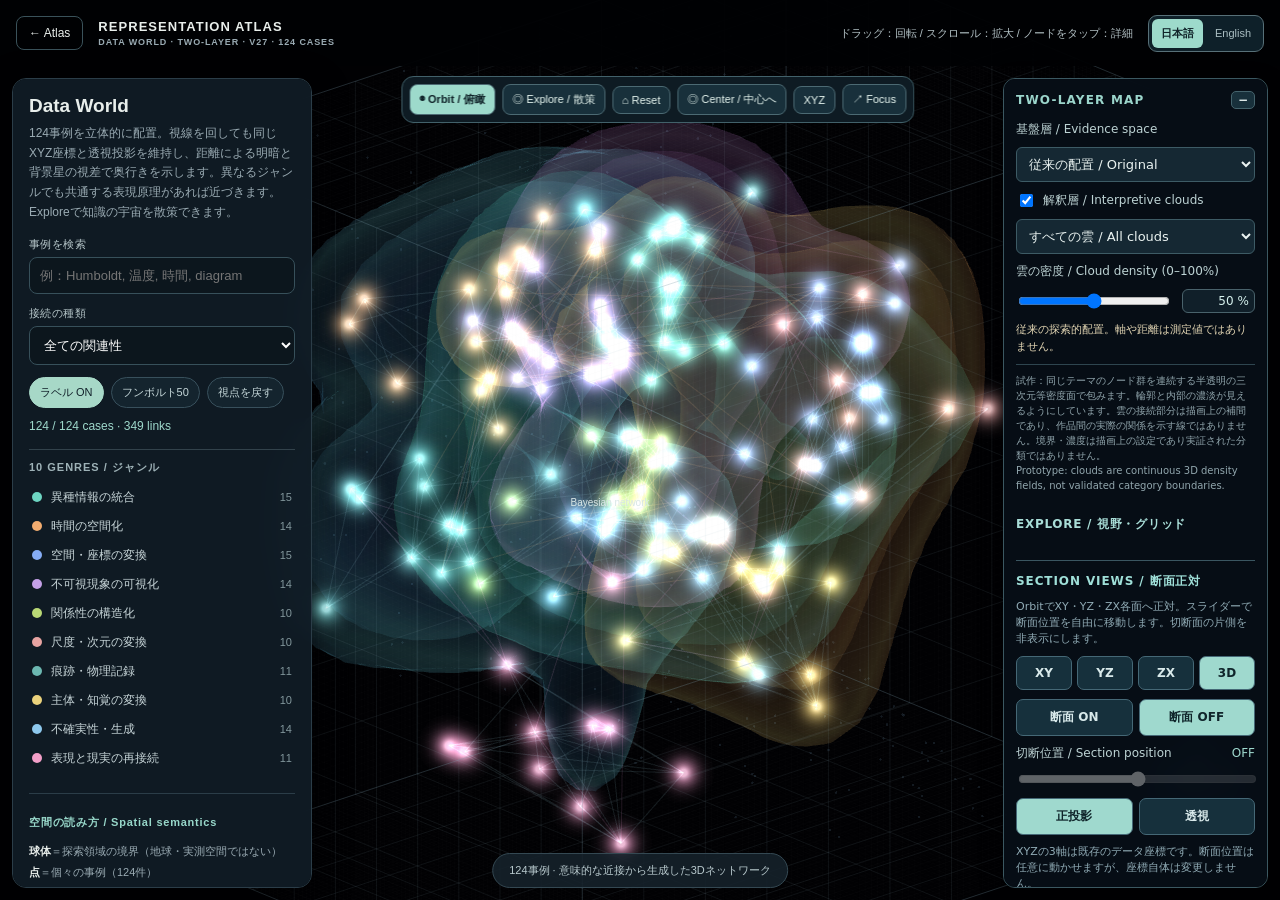
==== commit b6ee3332: "Add files via upload" ====
--- a/graph.html
+++ b/graph.html
@@ -164,6 +164,21 @@
 @media (max-width:1000px) and (orientation:landscape) and (pointer:coarse){
  #modelPanel{max-height:calc(100dvh - 61px)!important}
 }
+
+/* v32: section controls live in the right dock, never over the 3D viewport. */
+#raSections{border-top:1px solid #3a5661;margin-top:15px;padding-top:12px;display:grid;gap:9px;color:#c6e4e5;font:12px system-ui}
+#raSections .raTitle{font-weight:750;letter-spacing:.075em;color:#9fdfd8}
+#raSections .raDesc{font-size:11px;line-height:1.45;color:#91acb6}
+#raSections .raViews{display:grid;grid-template-columns:repeat(4,minmax(0,1fr));gap:5px}
+#raSections button{border:1px solid #456876;background:#16303c;color:#d8e9ea;border-radius:7px;padding:9px 3px;font:600 12px system-ui;cursor:pointer}
+#raSections button.on{background:#9fd9ce;color:#10252b}
+#raSections .raSlice{display:grid;grid-template-columns:1fr auto;gap:7px;align-items:center}
+#raSections .raSlice input{grid-column:1/-1;width:100%;accent-color:#9fd9ce}
+#raSections .raSlice input:disabled{opacity:.45}
+#raSections .raChoice{display:flex;gap:6px}
+#raSections .raChoice button{flex:1}
+#raSections .raReadout{font-variant-numeric:tabular-nums;color:#9fd9ce}
+#raSections[hidden]{display:none!important}
 </style></head><body><section id="modelPanel" aria-label="Two-layer mapping controls"><div class="modelHead">TWO-LAYER MAP <button id="modelCollapse" aria-label="Toggle model panel">−</button></div><div id="modelControls"><label id="spaceLabel" for="spaceSelect">基盤層 / Evidence space</label><select id="spaceSelect"><option value="original">従来の配置 / Original</option><option value="evidence">技法タグの類似度 / Tag similarity (MDS)</option></select><label class="modelCheck"><input type="checkbox" id="cloudToggle" checked> 解釈層 / Interpretive clouds</label><select id="cloudSelect"><option value="all">すべての雲 / All clouds</option><option value="time">時間・変化 / Time</option><option value="relations">関係・構造 / Relations</option><option value="invisible">不可視・測定 / Invisible</option><option value="perception">知覚・変換 / Perception</option></select><label for="cloudAlpha">雲の密度 / Cloud density (0–100%)</label><div class="parameterRow"><input id="cloudAlpha" type="range" min="0" max="100" step="1" value="50"><span class="parameterNumber"><input id="cloudAlphaNumber" type="number" min="0" max="100" step="1" value="50" inputmode="numeric" aria-label="Cloud density percent">%</span></div><p id="modelInfo"></p><p class="modelNote">試作：同じテーマのノード群を連続する半透明の三次元等密度面で包みます。輪郭と内部の濃淡が見えるようにしています。雲の接続部分は描画上の補間であり、作品間の実際の関係を示す線ではありません。境界・濃度は描画上の設定であり実証された分類ではありません。<br>Prototype: clouds are continuous 3D density fields, not validated category boundaries.</p></div></section><canvas id="space" aria-label="124件の事例と関連性を表す回転可能な三次元グラフ"></canvas><div class="top"><a href="index.html" class="back">← Atlas</a><div class="brand">REPRESENTATION ATLAS<small>DATA WORLD · TWO-LAYER · V27 · 124 CASES</small></div><div class="grow"></div><span class="hint">ドラッグ：回転 / スクロール：拡大 / ノードをタップ：詳細</span><div class="atlas-lang" role="group" aria-label="Language / 言語"><button type="button" data-lang="ja" aria-pressed="true">日本語</button><button type="button" data-lang="en" aria-pressed="false">English</button></div><button id="mobileToggle" class="mobileToggle">☰ 分類</button></div><aside id="side" class="side"><h1>Data World</h1><p class="sub">124事例を立体的に配置。視線を回しても同じXYZ座標と透視投影を維持し、距離による明暗と背景星の視差で奥行きを示します。異なるジャンルでも共通する表現原理があれば近づきます。Exploreで知識の宇宙を散策できます。</p><label class="field" for="search">事例を検索</label><input id="search" class="search" type="search" placeholder="例：Humboldt, 温度, 時間, diagram"><label class="field" for="edgeMode">接続の種類</label><select id="edgeMode"><option value="all">全ての関連性</option><option value="mechanism">共通する表現原理</option><option value="humboldt">フンボルトの8系譜</option><option value="idea">建築アイデアでの組み合わせ</option><option value="genre">同一ジャンル（補助線）</option><option value="none">線を表示しない</option></select><div class="checks"><button id="labels" class="chip on">ラベル ON</button><button id="humboldt" class="chip">フンボルト50</button><button id="reset" class="chip">視点を戻す</button></div><div class="stat" id="stat">124 cases</div><div class="legend"><h2>10 GENRES / ジャンル</h2><div id="legend"></div></div><section class="semantics"><h2>空間の読み方 / Spatial semantics</h2><p><b>球体</b>＝探索領域の境界（地球・実測空間ではない）<br><b>点</b>＝個々の事例（124件）<br><b>色・星団</b>＝主要ジャンル（10分類）<br><b>線</b>＝共有する表現原理・フンボルト系譜・アイデア上の共起<br><b>距離</b>＝表現原理・研究系譜・アイデア上の共起から計算した探索用の相対距離。客観的な歴史的影響や因果関係を示すものではない</p></section><button id="export" class="action">ネットワークデータをJSON保存</button><p class="tiny">色＝ジャンル。位置＝関連性に基づく3D力学配置。近接は探索上の仮説であり、学術的な影響関係を証明しません。</p></aside><aside id="details" class="details"><button class="close" id="close">✕</button><div id="detailBody"></div></aside><div class="footer" id="footer">124事例 · 意味的な近接から生成した3Dネットワーク</div><div id="walkBar"><button id="orbitMode" class="on">◉ Orbit / 俯瞰</button><button id="walkMode">◎ Explore / 散策</button><button id="homeCam">⌂ Reset</button><button id="reframeCam" title="Look at the network center">◎ Center / 中心へ</button><button id="diagnosticToggle" title="3D distribution check">XYZ</button><button id="nearCam">↗ Focus</button></div><section id="orbitAnalysis" class="oaCollapsed" aria-label="Orbit analysis controls"><button type="button" id="oaToggle" aria-expanded="false" aria-controls="oaContent">⚙ Orbit 設定 <span id="oaChevron">▸</span></button><div id="oaContent"><div class="oaTitle" id="oaTitle">ORBIT · 俯瞰分析</div><div class="oaRow"><button id="oaFit">全体表示 / Fit</button><button id="oaXY">XY</button><button id="oaXZ">XZ</button><button id="oaYZ">YZ</button><button id="oaFree">3D</button></div><div class="oaRow"><span id="oaProjection">投影</span><button id="oaOrtho" class="on">正投影</button><button id="oaPerspective">透視投影</button></div><div class="oaRow"><label for="oaAxis" id="oaSectionLabel">断面 / Section</label><select id="oaAxis"><option value="none">OFF</option><option value="x">X</option><option value="y">Y</option><option value="z">Z</option></select><input id="oaSlice" type="range" min="-1000" max="1000" step="10" value="0" disabled><span id="oaSliceValue">—</span></div><div class="oaRow"><label for="oaGuides" id="oaGuidesLabel">座標ガイド</label><select id="oaGuides"><option value="grid" selected>100×100 Grid</option><option value="frame">外枠＋断面 / Frame + plane</option><option value="off">非表示 / Off</option></select></div><div class="oaSmall" id="oaInfo">Orbitは外側から俯瞰するモードです。内部への進入はExploreを使用してください。</div></div></section><div id="exploreGuides"><label for="exploreGuideSelect">グリッド / Grid</label><select id="exploreGuideSelect" aria-label="Explore grid display"><option value="grid">100×100 Grid</option><option value="frame">外枠 / Frame</option><option value="off">OFF</option></select></div><div id="fovControl"><label for="fovSlider"><span id="fovTitle">視野角 / Field of view</span><span class="parameterNumber"><input id="fovNumber" type="number" min="60" max="180" step="1" value="100" inputmode="numeric" aria-label="Explore horizontal field of view degrees">°</span></label><input id="fovSlider" type="range" min="60" max="180" step="1" value="100" aria-label="Explore horizontal field of view"><small id="fovNote">水平視野角 · 初期値100°</small></div><div id="crosshair">+</div><div id="xyzPanel"><strong>XYZ · 3D POSITION CHECK</strong><canvas id="xyzCanvas" width="540" height="196"></canvas><p>XY / XZ / YZ — independent projections of the same 124 case coordinates. These are not additional networks.</p><p id="visibleCount"></p></div><div id="walkHelp">WASD 移動 · Q/E 上下 · マウスドラッグ 見回す · Shift 加速 · ノードをクリックして詳細</div><div class="movePad" aria-label="Movement controls"><button data-move="forward">↑</button><button data-move="left">←</button><button data-move="back">↓</button><button data-move="right">→</button><button data-move="up">＋</button><button data-move="down">－</button></div><script src="i18n.js"></script><script>const DATA={"precedents":[{"id":"001","name":"Minard — Napoleon Russian campaign","name_ja":"Minard — Napoleon Russian campaign","period":"1869","creator":"要調査","category_id":"integration","mechanism_ids":["integration","temporalization","remapping"],"discipline":"要分類","medium":"要調査","inputs":"geography,army size,direction,time,temperature","transformation_rule":"Encode army size as route width and combine advance, retreat and temperature","new_knowledge":"Movement and loss become one spatial narrative","architectural_transfer":"動線の太さを利用人数や消費エネルギーに対応","original_note":"Minard — Napoleon Russian campaign：Encode army size as route width and combine advance, retreat and temperature。Movement and loss become one spatial narrative。","strengths":"","limitations":"","verification_status":"unverified","source_urls":[],"image_url":"","image_credit":"","image_rights":"","research_notes":"","image_search_query":"Minard Napoleon Russian campaign 1869 map","image_review":"automatic_candidate_not_verified","humboldt_number":17},{"id":"002","name":"Florence Nightingale — Polar area diagram","name_ja":"Florence Nightingale — Polar area diagram","period":"1858","creator":"要調査","category_id":"integration","mechanism_ids":["integration"],"discipline":"要分類","medium":"要調査","inputs":"months,causes of death","transformation_rule":"Encode monthly causes as colored radial areas","new_knowledge":"Seasonal patterns and causes can be compared","architectural_transfer":"季節と環境負荷を円環図へ","original_note":"Florence Nightingale — Polar area diagram：Encode monthly causes as colored radial areas。Seasonal patterns and causes can be compared。","strengths":"","limitations":"","verification_status":"unverified","source_urls":[],"image_url":"","image_credit":"","image_rights":"","research_notes":"","image_search_query":"Florence Nightingale diagram causes mortality","image_review":"automatic_candidate_not_verified","humboldt_number":18},{"id":"003","name":"John Snow — Cholera map","name_ja":"John Snow — Cholera map","period":"1854","creator":"要調査","category_id":"integration","mechanism_ids":["integration"],"discipline":"要分類","medium":"要調査","inputs":"death locations,water pumps","transformation_rule":"Plot deaths and pumps on street geography","new_knowledge":"Spatial concentration suggests a possible shared source","architectural_transfer":"空間と社会現象の相関","original_note":"John Snow — Cholera map：Plot deaths and pumps on street geography。Spatial concentration suggests a possible shared source。","strengths":"","limitations":"","verification_status":"unverified","source_urls":[],"image_url":"","image_credit":"","image_rights":"","research_notes":"","image_search_query":"John Snow cholera map 1854","image_review":"automatic_candidate_not_verified","humboldt_number":19},{"id":"004","name":"Charles Booth — London poverty maps","name_ja":"Charles Booth — London poverty maps","period":"1889–","creator":"要調査","category_id":"integration","mechanism_ids":["integration"],"discipline":"要分類","medium":"要調査","inputs":"streets,socioeconomic classifications","transformation_rule":"Color urban streets by observed social categories","new_knowledge":"Urban inequality gains spatial form","architectural_transfer":"不可視な社会的境界を描く","original_note":"Charles Booth — London poverty maps：Color urban streets by observed social categories。Urban inequality gains spatial form。","strengths":"","limitations":"","verification_status":"unverified","source_urls":[],"image_url":"","image_credit":"","image_rights":"","research_notes":"","image_search_query":"Charles Booth poverty map London","image_review":"automatic_candidate_not_verified"},{"id":"005","name":"Harry Beck — Underground map","name_ja":"Harry Beck — Underground map","period":"1933","creator":"要調査","category_id":"integration","mechanism_ids":["integration","network","remapping"],"discipline":"要分類","medium":"要調査","inputs":"stations,connections","transformation_rule":"Simplify geography into regular angles and topology","new_knowledge":"Navigation becomes easier than with literal geography","architectural_transfer":"接続性で平面図を変形","original_note":"Harry Beck — Underground map：Simplify geography into regular angles and topology。Navigation becomes easier than with literal geography。","strengths":"","limitations":"","verification_status":"unverified","source_urls":[],"image_url":"","image_credit":"","image_rights":"","research_notes":"","image_search_query":"Harry Beck London Underground map 1933","image_review":"automatic_candidate_not_verified"},{"id":"006","name":"Otto Neurath — ISOTYPE","name_ja":"Otto Neurath — ISOTYPE","period":"1920年代〜","creator":"要調査","category_id":"integration","mechanism_ids":["integration"],"discipline":"要分類","medium":"要調査","inputs":"statistical quantities","transformation_rule":"Repeat standardized pictograms to encode counts","new_knowledge":"Comparable quantities become legible without complex charts","architectural_transfer":"建築要素を共通の視覚単位で表す","original_note":"Otto Neurath — ISOTYPE：Repeat standardized pictograms to encode counts。Comparable quantities become legible without complex charts。","strengths":"","limitations":"","verification_status":"unverified","source_urls":[],"image_url":"","image_credit":"","image_rights":"","research_notes":"","image_search_query":"Isotype Otto Neurath chart","image_review":"automatic_candidate_not_verified","humboldt_number":22},{"id":"007","name":"W. E. B. Du Bois — Statistical graphics","name_ja":"W. E. B. Du Bois — Statistical graphics","period":"1900","creator":"要調査","category_id":"integration","mechanism_ids":["integration"],"discipline":"要分類","medium":"要調査","inputs":"population,education,occupation","transformation_rule":"Transform social statistics into geometric graphic compositions","new_knowledge":"Structural inequality becomes visible","architectural_transfer":"利用機会の偏りを描く","original_note":"W. E. B. Du Bois — Statistical graphics：Transform social statistics into geometric graphic compositions。Structural inequality becomes visible。","strengths":"","limitations":"","verification_status":"unverified","source_urls":[],"image_url":"","image_credit":"","image_rights":"","research_notes":"","image_search_query":"W E B Du Bois 1900 Paris exposition charts","image_review":"automatic_candidate_not_verified","humboldt_number":20},{"id":"008","name":"Jacques Bertin — Sémiologie graphique","name_ja":"Jacques Bertin — Sémiologie graphique","period":"1967","creator":"要調査","category_id":"integration","mechanism_ids":["integration"],"discipline":"要分類","medium":"要調査","inputs":"categorical and numerical variables","transformation_rule":"Systematize position,size,value,color,shape,orientation,texture","new_knowledge":"Visual encodings can be chosen intentionally","architectural_transfer":"線や面の意味の規則を与える","original_note":"Jacques Bertin — Sémiologie graphique：Systematize position,size,value,color,shape,orientation,texture。Visual encodings can be chosen intentionally。","strengths":"","limitations":"","verification_status":"unverified","source_urls":[],"image_url":"","image_credit":"","image_rights":"","research_notes":"","image_search_query":"Jacques Bertin semiology graphics","image_review":"automatic_candidate_not_verified","humboldt_number":23},{"id":"009","name":"Sankey diagram","name_ja":"Sankey diagram","period":"1898頃","creator":"要調査","category_id":"integration","mechanism_ids":["integration","network"],"discipline":"要分類","medium":"要調査","inputs":"energy or material flows","transformation_rule":"Make link widths proportional to flow quantities","new_knowledge":"Losses and splits become visible","architectural_transfer":"熱水人資源の流れを可視化","original_note":"Sankey diagram：Make link widths proportional to flow quantities。Losses and splits become visible。","strengths":"","limitations":"","verification_status":"unverified","source_urls":[],"image_url":"","image_credit":"","image_rights":"","research_notes":"","image_search_query":"Sankey diagram steam engine 1898","image_review":"automatic_candidate_not_verified","humboldt_number":21},{"id":"010","name":"Alluvial diagram","name_ja":"Alluvial diagram","period":"要調査","creator":"要調査","category_id":"integration","mechanism_ids":["integration"],"discipline":"要分類","medium":"要調査","inputs":"categories over time","transformation_rule":"Connect category blocks across successive stages with bands","new_knowledge":"Transitions and composition change become visible","architectural_transfer":"用途や利用者の変遷を表す","original_note":"Alluvial diagram：Connect category blocks across successive stages with bands。Transitions and composition change become visible。","strengths":"","limitations":"","verification_status":"unverified","source_urls":[],"image_url":"","image_credit":"","image_rights":"","research_notes":"","image_search_query":"Alluvial diagram diagram","image_review":"automatic_candidate_not_verified"},{"id":"011","name":"Étienne-Jules Marey — Chronophotography","name_ja":"Étienne-Jules Marey — Chronophotography","period":"1880年代","creator":"要調査","category_id":"time","mechanism_ids":["temporalization","trace"],"discipline":"要分類","medium":"要調査","inputs":"motion,successive instants","transformation_rule":"Superimpose temporal samples in one frame","new_knowledge":"Movement becomes a spatial trace","architectural_transfer":"身体の変化を断面にする","original_note":"Étienne-Jules Marey — Chronophotography：Superimpose temporal samples in one frame。Movement becomes a spatial trace。","strengths":"","limitations":"","verification_status":"unverified","source_urls":[],"image_url":"","image_credit":"","image_rights":"","research_notes":"","image_search_query":"Etienne Jules Marey chronophotography walking","image_review":"automatic_candidate_not_verified"},{"id":"012","name":"Eadweard Muybridge — Motion sequences","name_ja":"Eadweard Muybridge — Motion sequences","period":"1878〜","creator":"要調査","category_id":"time","mechanism_ids":["temporalization"],"discipline":"要分類","medium":"要調査","inputs":"rapid animal motion","transformation_rule":"Split motion into successive photographic frames","new_knowledge":"Previously invisible phases of movement become comparable","architectural_transfer":"使用行為を時間的に分解","original_note":"Eadweard Muybridge — Motion sequences：Split motion into successive photographic frames。Previously invisible phases of movement become comparable。","strengths":"","limitations":"","verification_status":"unverified","source_urls":[],"image_url":"","image_credit":"","image_rights":"","research_notes":"","image_search_query":"Muybridge horse in motion","image_review":"automatic_candidate_not_verified"},{"id":"013","name":"Railway time-distance graph","name_ja":"Railway time-distance graph","period":"19世紀","creator":"要調査","category_id":"time","mechanism_ids":["temporalization","remapping"],"discipline":"要分類","medium":"要調査","inputs":"train position,time","transformation_rule":"Plot distance against time as trajectories","new_knowledge":"Speed and meetings become line slopes and intersections","architectural_transfer":"出会いや滞留を交点として描く","original_note":"Railway time-distance graph：Plot distance against time as trajectories。Speed and meetings become line slopes and intersections。","strengths":"","limitations":"","verification_status":"unverified","source_urls":[],"image_url":"","image_credit":"","image_rights":"","research_notes":"","image_search_query":"train timetable time distance graph","image_review":"automatic_candidate_not_verified"},{"id":"014","name":"Hermann Minkowski — Spacetime diagram","name_ja":"Hermann Minkowski — Spacetime diagram","period":"1908","creator":"要調査","category_id":"time","mechanism_ids":["temporalization","remapping"],"discipline":"要分類","medium":"要調査","inputs":"space,time,events","transformation_rule":"Represent object histories as worldlines in spacetime","new_knowledge":"Temporal and spatial relations can be compared","architectural_transfer":"建築内の移動を時空間的に捉える","original_note":"Hermann Minkowski — Spacetime diagram：Represent object histories as worldlines in spacetime。Temporal and spatial relations can be compared。","strengths":"","limitations":"","verification_status":"unverified","source_urls":[],"image_url":"","image_credit":"","image_rights":"","research_notes":"","image_search_query":"Minkowski spacetime diagram","image_review":"automatic_candidate_not_verified"},{"id":"015","name":"Henri Bergson — Duration","name_ja":"Henri Bergson — Duration","period":"1889〜","creator":"要調査","category_id":"time","mechanism_ids":["temporalization"],"discipline":"要分類","medium":"要調査","inputs":"lived time","transformation_rule":"Distinguish qualitative duration from homogeneous clock time","new_knowledge":"Experience need not be reduced to metric time","architectural_transfer":"体感時間で変形する平面図","original_note":"Henri Bergson — Duration：Distinguish qualitative duration from homogeneous clock time。Experience need not be reduced to metric time。","strengths":"","limitations":"","verification_status":"unverified","source_urls":[],"image_url":"","image_credit":"","image_rights":"","research_notes":"","image_search_query":"Henri Bergson   Duration diagram","image_review":"automatic_candidate_not_verified"},{"id":"016","name":"Gilles Deleuze — Time-image","name_ja":"Gilles Deleuze — Time-image","period":"1985","creator":"要調査","category_id":"time","mechanism_ids":["temporalization"],"discipline":"要分類","medium":"要調査","inputs":"cinematic time,images","transformation_rule":"Conceptualize time directly rather than only through movement","new_knowledge":"Temporal experience becomes an independent analytic dimension","architectural_transfer":"記憶や時間の重層を含むパース","original_note":"Gilles Deleuze — Time-image：Conceptualize time directly rather than only through movement。Temporal experience becomes an independent analytic dimension。","strengths":"","limitations":"","verification_status":"unverified","source_urls":[],"image_url":"","image_credit":"","image_rights":"","research_notes":"","image_search_query":"Gilles Deleuze   Time image diagram","image_review":"automatic_candidate_not_verified"},{"id":"017","name":"Christian Marclay — The Clock","name_ja":"Christian Marclay — The Clock","period":"2010","creator":"要調査","category_id":"time","mechanism_ids":["temporalization"],"discipline":"要分類","medium":"要調査","inputs":"film excerpts,clock times","transformation_rule":"Synchronize cinematic clock scenes with actual time","new_knowledge":"Represented and lived time coincide","architectural_transfer":"現実時間と表象時間を同期","original_note":"Christian Marclay — The Clock：Synchronize cinematic clock scenes with actual time。Represented and lived time coincide。","strengths":"","limitations":"","verification_status":"unverified","source_urls":[],"image_url":"","image_credit":"","image_rights":"","research_notes":"","image_search_query":"Christian Marclay The Clock installation","image_review":"automatic_candidate_not_verified"},{"id":"018","name":"Hiroshi Sugimoto — Theaters","name_ja":"Hiroshi Sugimoto — Theaters","period":"1970年代〜","creator":"要調査","category_id":"time","mechanism_ids":["temporalization","trace"],"discipline":"要分類","medium":"要調査","inputs":"film duration,light","transformation_rule":"Expose a single photograph for an entire film","new_knowledge":"Duration condenses into a single image","architectural_transfer":"長時間の出来事を一枚に蓄積","original_note":"Hiroshi Sugimoto — Theaters：Expose a single photograph for an entire film。Duration condenses into a single image。","strengths":"","limitations":"","verification_status":"unverified","source_urls":[],"image_url":"","image_credit":"","image_rights":"","research_notes":"","image_search_query":"Hiroshi Sugimoto Theaters photograph","image_review":"automatic_candidate_not_verified"},{"id":"019","name":"Harold Edgerton — Stroboscopic photography","name_ja":"Harold Edgerton — Stroboscopic photography","period":"要調査","creator":"要調査","category_id":"time","mechanism_ids":["temporalization"],"discipline":"要分類","medium":"要調査","inputs":"fast movement","transformation_rule":"Use timed flashes to isolate phases of motion","new_knowledge":"High-speed action becomes analyzable","architectural_transfer":"瞬間的現象を描く","original_note":"Harold Edgerton — Stroboscopic photography：Use timed flashes to isolate phases of motion。High-speed action becomes analyzable。","strengths":"","limitations":"","verification_status":"unverified","source_urls":[],"image_url":"","image_credit":"","image_rights":"","research_notes":"","image_search_query":"Harold Edgerton milk drop photograph","image_review":"automatic_candidate_not_verified"},{"id":"020","name":"Hovmöller diagram","name_ja":"Hovmöller diagram","period":"要調査","creator":"要調査","category_id":"time","mechanism_ids":["temporalization"],"discipline":"要分類","medium":"要調査","inputs":"space,time,field value","transformation_rule":"Plot one spatial coordinate against time","new_knowledge":"Propagation and movement appear as bands","architectural_transfer":"日照風騒音の伝播を描く","original_note":"Hovmöller diagram：Plot one spatial coordinate against time。Propagation and movement appear as bands。","strengths":"","limitations":"","verification_status":"unverified","source_urls":[],"image_url":"","image_credit":"","image_rights":"","research_notes":"","image_search_query":"Hovm ller diagram diagram","image_review":"automatic_candidate_not_verified"},{"id":"021","name":"Buckminster Fuller — Dymaxion Map","name_ja":"Buckminster Fuller — Dymaxion Map","period":"1943","creator":"要調査","category_id":"geometry","mechanism_ids":["remapping","multiscale"],"discipline":"要分類","medium":"要調査","inputs":"global geography","transformation_rule":"Project the globe onto an unfolded polyhedron","new_knowledge":"World adjacency can be seen with different interruptions","architectural_transfer":"外皮展開と隣接の再解釈","original_note":"Buckminster Fuller — Dymaxion Map：Project the globe onto an unfolded polyhedron。World adjacency can be seen with different interruptions。","strengths":"","limitations":"","verification_status":"unverified","source_urls":[],"image_url":"","image_credit":"","image_rights":"","research_notes":"","image_search_query":"Dymaxion map Buckminster Fuller","image_review":"automatic_candidate_not_verified","humboldt_number":45},{"id":"022","name":"Kevin Lynch — The Image of the City","name_ja":"Kevin Lynch — The Image of the City","period":"1960","creator":"要調査","category_id":"geometry","mechanism_ids":["remapping"],"discipline":"要分類","medium":"要調査","inputs":"urban perception","transformation_rule":"Analyze paths,edges,districts,nodes,landmarks","new_knowledge":"Mental structure of a city becomes describable","architectural_transfer":"記憶される空間構造を描く","original_note":"Kevin Lynch — The Image of the City：Analyze paths,edges,districts,nodes,landmarks。Mental structure of a city becomes describable。","strengths":"","limitations":"","verification_status":"unverified","source_urls":[],"image_url":"","image_credit":"","image_rights":"","research_notes":"","image_search_query":"Kevin Lynch Image of the City map","image_review":"automatic_candidate_not_verified","humboldt_number":46},{"id":"023","name":"Bill Hillier and Julienne Hanson — Space Syntax","name_ja":"Bill Hillier and Julienne Hanson — Space Syntax","period":"1984","creator":"要調査","category_id":"geometry","mechanism_ids":["remapping","network"],"discipline":"要分類","medium":"要調査","inputs":"spatial connections","transformation_rule":"Model spatial depth,connectivity and integration","new_knowledge":"Relational structure can be quantified","architectural_transfer":"接続性で平面図を再構成","original_note":"Bill Hillier and Julienne Hanson — Space Syntax：Model spatial depth,connectivity and integration。Relational structure can be quantified。","strengths":"","limitations":"","verification_status":"unverified","source_urls":[],"image_url":"","image_credit":"","image_rights":"","research_notes":"","image_search_query":"Space syntax axial map","image_review":"automatic_candidate_not_verified"},{"id":"024","name":"Isovist","name_ja":"Isovist","period":"要調査","creator":"要調査","category_id":"geometry","mechanism_ids":["remapping"],"discipline":"要分類","medium":"要調査","inputs":"visibility from a viewpoint","transformation_rule":"Compute visible region as geometry","new_knowledge":"Visual reach and occlusion become measurable","architectural_transfer":"視覚的な広がりを形にする","original_note":"Isovist：Compute visible region as geometry。Visual reach and occlusion become measurable。","strengths":"","limitations":"","verification_status":"unverified","source_urls":[],"image_url":"","image_credit":"","image_rights":"","research_notes":"","image_search_query":"Isovist diagram","image_review":"automatic_candidate_not_verified"},{"id":"025","name":"Voronoi diagram","name_ja":"Voronoi diagram","period":"要調査","creator":"要調査","category_id":"geometry","mechanism_ids":["remapping"],"discipline":"要分類","medium":"要調査","inputs":"seed locations,distance","transformation_rule":"Partition space by nearest seed","new_knowledge":"Zones of proximity become explicit","architectural_transfer":"活動圏や支配領域を描く","original_note":"Voronoi diagram：Partition space by nearest seed。Zones of proximity become explicit。","strengths":"","limitations":"","verification_status":"unverified","source_urls":[],"image_url":"","image_credit":"","image_rights":"","research_notes":"","image_search_query":"Voronoi diagram","image_review":"automatic_candidate_not_verified"},{"id":"026","name":"Delaunay triangulation","name_ja":"Delaunay triangulation","period":"要調査","creator":"要調査","category_id":"geometry","mechanism_ids":["remapping"],"discipline":"要分類","medium":"要調査","inputs":"point positions","transformation_rule":"Connect neighboring points into triangles","new_knowledge":"Local adjacency becomes a network","architectural_transfer":"柱人設備の関係を描く","original_note":"Delaunay triangulation：Connect neighboring points into triangles。Local adjacency becomes a network。","strengths":"","limitations":"","verification_status":"unverified","source_urls":[],"image_url":"","image_credit":"","image_rights":"","research_notes":"","image_search_query":"Delaunay triangulation diagram","image_review":"automatic_candidate_not_verified"},{"id":"027","name":"Cartogram","name_ja":"Cartogram","period":"要調査","creator":"要調査","category_id":"geometry","mechanism_ids":["remapping","integration"],"discipline":"要分類","medium":"要調査","inputs":"geography,statistical weights","transformation_rule":"Distort area or distance by nongeographic magnitude","new_knowledge":"Importance replaces literal size","architectural_transfer":"利用頻度で建築を変形","original_note":"Cartogram：Distort area or distance by nongeographic magnitude。Importance replaces literal size。","strengths":"","limitations":"","verification_status":"unverified","source_urls":[],"image_url":"","image_credit":"","image_rights":"","research_notes":"","image_search_query":"population cartogram","image_review":"automatic_candidate_not_verified"},{"id":"028","name":"Conformal mapping","name_ja":"Conformal mapping","period":"要調査","creator":"要調査","category_id":"geometry","mechanism_ids":["remapping"],"discipline":"要分類","medium":"要調査","inputs":"curved geometry","transformation_rule":"Transform geometry while preserving local angles","new_knowledge":"Curved surfaces can be reparameterized","architectural_transfer":"曲面建築の別座標表現","original_note":"Conformal mapping：Transform geometry while preserving local angles。Curved surfaces can be reparameterized。","strengths":"","limitations":"","verification_status":"unverified","source_urls":[],"image_url":"","image_credit":"","image_rights":"","research_notes":"","image_search_query":"Conformal mapping diagram","image_review":"automatic_candidate_not_verified"},{"id":"029","name":"Medial axis / skeletonization","name_ja":"Medial axis / skeletonization","period":"要調査","creator":"要調査","category_id":"geometry","mechanism_ids":["remapping"],"discipline":"要分類","medium":"要調査","inputs":"shape boundaries","transformation_rule":"Reduce regions to central skeletal lines","new_knowledge":"Underlying spatial branching becomes legible","architectural_transfer":"余白や通路の骨格抽出","original_note":"Medial axis / skeletonization：Reduce regions to central skeletal lines。Underlying spatial branching becomes legible。","strengths":"","limitations":"","verification_status":"unverified","source_urls":[],"image_url":"","image_credit":"","image_rights":"","research_notes":"","image_search_query":"Medial axis   skeletonization diagram","image_review":"automatic_candidate_not_verified"},{"id":"030","name":"Persistent homology","name_ja":"Persistent homology","period":"要調査","creator":"要調査","category_id":"geometry","mechanism_ids":["remapping","multiscale"],"discipline":"要分類","medium":"要調査","inputs":"point sets,scale","transformation_rule":"Track connected components and holes across scales","new_knowledge":"Stable topological features emerge","architectural_transfer":"開放性と分断を多尺度で検討","original_note":"Persistent homology：Track connected components and holes across scales。Stable topological features emerge。","strengths":"","limitations":"","verification_status":"unverified","source_urls":[],"image_url":"","image_credit":"","image_rights":"","research_notes":"","image_search_query":"Persistent homology diagram","image_review":"automatic_candidate_not_verified"},{"id":"031","name":"Ernst Chladni — Chladni figures","name_ja":"Ernst Chladni — Chladni figures","period":"18世紀末","creator":"要調査","category_id":"invisible","mechanism_ids":["field","trace"],"discipline":"要分類","medium":"要調査","inputs":"plate vibrations,sand","transformation_rule":"Use sand to reveal vibrational nodal lines","new_knowledge":"Invisible vibration modes form patterns","architectural_transfer":"音響と形態を接続","original_note":"Ernst Chladni — Chladni figures：Use sand to reveal vibrational nodal lines。Invisible vibration modes form patterns。","strengths":"","limitations":"","verification_status":"unverified","source_urls":[],"image_url":"","image_credit":"","image_rights":"","research_notes":"","image_search_query":"Chladni figures sand vibration","image_review":"automatic_candidate_not_verified","humboldt_number":31},{"id":"032","name":"Schlieren photography","name_ja":"Schlieren photography","period":"要調査","creator":"要調査","category_id":"invisible","mechanism_ids":["field"],"discipline":"要分類","medium":"要調査","inputs":"air density gradients,light","transformation_rule":"Image optical deflection caused by density changes","new_knowledge":"Airflow and heat plumes become visible","architectural_transfer":"温熱環境を空間像にする","original_note":"Schlieren photography：Image optical deflection caused by density changes。Airflow and heat plumes become visible。","strengths":"","limitations":"","verification_status":"unverified","source_urls":[],"image_url":"","image_credit":"","image_rights":"","research_notes":"","image_search_query":"Schlieren photography convection","image_review":"automatic_candidate_not_verified","humboldt_number":32},{"id":"033","name":"Michael Faraday — Magnetic field lines","name_ja":"Michael Faraday — Magnetic field lines","period":"要調査","creator":"要調査","category_id":"invisible","mechanism_ids":["field","network"],"discipline":"要分類","medium":"要調査","inputs":"magnetic forces","transformation_rule":"Represent a field using continuous directional lines","new_knowledge":"Invisible force becomes spatial structure","architectural_transfer":"視線音気流の力線表現","original_note":"Michael Faraday — Magnetic field lines：Represent a field using continuous directional lines。Invisible force becomes spatial structure。","strengths":"","limitations":"","verification_status":"unverified","source_urls":[],"image_url":"","image_credit":"","image_rights":"","research_notes":"","image_search_query":"magnetic field iron filings","image_review":"automatic_candidate_not_verified","humboldt_number":30},{"id":"034","name":"Cloud chamber","name_ja":"Cloud chamber","period":"要調査","creator":"要調査","category_id":"invisible","mechanism_ids":["field"],"discipline":"要分類","medium":"要調査","inputs":"charged particle passage","transformation_rule":"Make particle tracks visible through condensation","new_knowledge":"Transient invisible trajectories are recorded","architectural_transfer":"通過の痕跡を描く","original_note":"Cloud chamber：Make particle tracks visible through condensation。Transient invisible trajectories are recorded。","strengths":"","limitations":"","verification_status":"unverified","source_urls":[],"image_url":"","image_credit":"","image_rights":"","research_notes":"","image_search_query":"cloud chamber particle tracks","image_review":"automatic_candidate_not_verified"},{"id":"035","name":"Particle image velocimetry","name_ja":"Particle image velocimetry","period":"要調査","creator":"要調査","category_id":"invisible","mechanism_ids":["field"],"discipline":"要分類","medium":"要調査","inputs":"particle displacement,fluid","transformation_rule":"Infer vector velocity fields from tracer motion","new_knowledge":"Flow structure becomes measurable","architectural_transfer":"空気や人流をベクトル場へ","original_note":"Particle image velocimetry：Infer vector velocity fields from tracer motion。Flow structure becomes measurable。","strengths":"","limitations":"","verification_status":"unverified","source_urls":[],"image_url":"","image_credit":"","image_rights":"","research_notes":"","image_search_query":"Particle image velocimetry diagram","image_review":"automatic_candidate_not_verified","humboldt_number":34},{"id":"036","name":"Thermography","name_ja":"Thermography","period":"要調査","creator":"要調査","category_id":"invisible","mechanism_ids":["field"],"discipline":"要分類","medium":"要調査","inputs":"infrared radiation","transformation_rule":"Convert radiation into apparent thermal images","new_knowledge":"Thermal differences become spatially legible","architectural_transfer":"外皮の熱性能図","original_note":"Thermography：Convert radiation into apparent thermal images。Thermal differences become spatially legible。","strengths":"","limitations":"","verification_status":"unverified","source_urls":[],"image_url":"","image_credit":"","image_rights":"","research_notes":"","image_search_query":"infrared thermography building","image_review":"automatic_candidate_not_verified","humboldt_number":33},{"id":"037","name":"Spectrogram","name_ja":"Spectrogram","period":"要調査","creator":"要調査","category_id":"invisible","mechanism_ids":["field"],"discipline":"要分類","medium":"要調査","inputs":"sound,time,frequency","transformation_rule":"Decompose sound by time and frequency","new_knowledge":"Acoustic structure becomes visible","architectural_transfer":"音環境の時間空間表現","original_note":"Spectrogram：Decompose sound by time and frequency。Acoustic structure becomes visible。","strengths":"","limitations":"","verification_status":"unverified","source_urls":[],"image_url":"","image_credit":"","image_rights":"","research_notes":"","image_search_query":"spectrogram sound","image_review":"automatic_candidate_not_verified","humboldt_number":35},{"id":"038","name":"Seismogram","name_ja":"Seismogram","period":"要調査","creator":"要調査","category_id":"invisible","mechanism_ids":["field"],"discipline":"要分類","medium":"要調査","inputs":"ground vibration,time","transformation_rule":"Record movement as time series","new_knowledge":"Small oscillations become analyzable","architectural_transfer":"微細な建築運動を表す","original_note":"Seismogram：Record movement as time series。Small oscillations become analyzable。","strengths":"","limitations":"","verification_status":"unverified","source_urls":[],"image_url":"","image_credit":"","image_rights":"","research_notes":"","image_search_query":"Seismogram diagram","image_review":"automatic_candidate_not_verified"},{"id":"039","name":"EEG topographic mapping","name_ja":"EEG topographic mapping","period":"要調査","creator":"要調査","category_id":"invisible","mechanism_ids":["field"],"discipline":"要分類","medium":"要調査","inputs":"electrode potentials","transformation_rule":"Interpolate scalp voltage distribution","new_knowledge":"Spatial patterns in recordings become visible","architectural_transfer":"空間体験と生理反応を比較","original_note":"EEG topographic mapping：Interpolate scalp voltage distribution。Spatial patterns in recordings become visible。","strengths":"","limitations":"","verification_status":"unverified","source_urls":[],"image_url":"","image_credit":"","image_rights":"","research_notes":"","image_search_query":"EEG topographic mapping diagram","image_review":"automatic_candidate_not_verified"},{"id":"040","name":"Cosmic microwave background map","name_ja":"Cosmic microwave background map","period":"要調査","creator":"要調査","category_id":"invisible","mechanism_ids":["field"],"discipline":"要分類","medium":"要調査","inputs":"microwave temperature anisotropy","transformation_rule":"Project tiny sky temperature variations","new_knowledge":"Large-scale cosmic patterns emerge","architectural_transfer":"微小差を増幅して全体を理解","original_note":"Cosmic microwave background map：Project tiny sky temperature variations。Large-scale cosmic patterns emerge。","strengths":"","limitations":"","verification_status":"unverified","source_urls":[],"image_url":"","image_credit":"","image_rights":"","research_notes":"","image_search_query":"cosmic microwave background map","image_review":"automatic_candidate_not_verified"},{"id":"041","name":"Santiago Ramón y Cajal — Neuron drawings","name_ja":"Santiago Ramón y Cajal — Neuron drawings","period":"要調査","creator":"要調査","category_id":"networks","mechanism_ids":["network"],"discipline":"要分類","medium":"要調査","inputs":"microscopic neural forms","transformation_rule":"Translate observations into detailed line drawings","new_knowledge":"Neural morphology and connection patterns become intelligible","architectural_transfer":"建築を関係ネットワークとして描く","original_note":"Santiago Ramón y Cajal — Neuron drawings：Translate observations into detailed line drawings。Neural morphology and connection patterns become intelligible。","strengths":"","limitations":"","verification_status":"unverified","source_urls":[],"image_url":"","image_credit":"","image_rights":"","research_notes":"","image_search_query":"Ramon y Cajal neuron drawing","image_review":"automatic_candidate_not_verified","humboldt_number":41},{"id":"042","name":"Mark Lombardi — Narrative Structures","name_ja":"Mark Lombardi — Narrative Structures","period":"1990年代","creator":"要調査","category_id":"networks","mechanism_ids":["network"],"discipline":"要分類","medium":"要調査","inputs":"people,organizations,money","transformation_rule":"Connect actors and transactions as graph drawings","new_knowledge":"Complex power and finance relationships become legible","architectural_transfer":"人資金制度資材のネットワーク","original_note":"Mark Lombardi — Narrative Structures：Connect actors and transactions as graph drawings。Complex power and finance relationships become legible。","strengths":"","limitations":"","verification_status":"unverified","source_urls":[],"image_url":"","image_credit":"","image_rights":"","research_notes":"","image_search_query":"Mark Lombardi network drawing","image_review":"automatic_candidate_not_verified","humboldt_number":42},{"id":"043","name":"Richard Feynman — Feynman diagrams","name_ja":"Richard Feynman — Feynman diagrams","period":"要調査","creator":"要調査","category_id":"networks","mechanism_ids":["network","instruction"],"discipline":"要分類","medium":"要調査","inputs":"particle interactions","transformation_rule":"Encode interaction terms as lines and vertices","new_knowledge":"Complex calculations gain compact visual notation","architectural_transfer":"出来事の相互作用を図面化","original_note":"Richard Feynman — Feynman diagrams：Encode interaction terms as lines and vertices。Complex calculations gain compact visual notation。","strengths":"","limitations":"","verification_status":"unverified","source_urls":[],"image_url":"","image_credit":"","image_rights":"","research_notes":"","image_search_query":"Feynman diagram","image_review":"automatic_candidate_not_verified"},{"id":"044","name":"Phylogenetic tree","name_ja":"Phylogenetic tree","period":"要調査","creator":"要調査","category_id":"networks","mechanism_ids":["network"],"discipline":"要分類","medium":"要調査","inputs":"evolutionary relationships","transformation_rule":"Show descent and divergence as branching","new_knowledge":"Shared ancestry becomes legible","architectural_transfer":"設計案の派生を表す","original_note":"Phylogenetic tree：Show descent and divergence as branching。Shared ancestry becomes legible。","strengths":"","limitations":"","verification_status":"unverified","source_urls":[],"image_url":"","image_credit":"","image_rights":"","research_notes":"","image_search_query":"phylogenetic tree","image_review":"automatic_candidate_not_verified","humboldt_number":44},{"id":"045","name":"Food web","name_ja":"Food web","period":"要調査","creator":"要調査","category_id":"networks","mechanism_ids":["network"],"discipline":"要分類","medium":"要調査","inputs":"ecological feeding relations","transformation_rule":"Connect species through trophic links","new_knowledge":"Interdependence becomes visible","architectural_transfer":"資源の相互依存関係","original_note":"Food web：Connect species through trophic links。Interdependence becomes visible。","strengths":"","limitations":"","verification_status":"unverified","source_urls":[],"image_url":"","image_credit":"","image_rights":"","research_notes":"","image_search_query":"Food web diagram","image_review":"automatic_candidate_not_verified","humboldt_number":43},{"id":"046","name":"Dependency graph","name_ja":"Dependency graph","period":"要調査","creator":"要調査","category_id":"networks","mechanism_ids":["network"],"discipline":"要分類","medium":"要調査","inputs":"tasks,dependencies","transformation_rule":"Use directed links to encode prerequisites","new_knowledge":"Critical dependencies become visible","architectural_transfer":"施工運用変更の連鎖","original_note":"Dependency graph：Use directed links to encode prerequisites。Critical dependencies become visible。","strengths":"","limitations":"","verification_status":"unverified","source_urls":[],"image_url":"","image_credit":"","image_rights":"","research_notes":"","image_search_query":"Dependency graph diagram","image_review":"automatic_candidate_not_verified"},{"id":"047","name":"Chord diagram","name_ja":"Chord diagram","period":"要調査","creator":"要調査","category_id":"networks","mechanism_ids":["network"],"discipline":"要分類","medium":"要調査","inputs":"inter-category flows","transformation_rule":"Connect categories around a circle with ribbons","new_knowledge":"Reciprocal exchange becomes comparable","architectural_transfer":"諸室間の往来を描く","original_note":"Chord diagram：Connect categories around a circle with ribbons。Reciprocal exchange becomes comparable。","strengths":"","limitations":"","verification_status":"unverified","source_urls":[],"image_url":"","image_credit":"","image_rights":"","research_notes":"","image_search_query":"chord diagram","image_review":"automatic_candidate_not_verified"},{"id":"048","name":"Adjacency matrix","name_ja":"Adjacency matrix","period":"要調査","creator":"要調査","category_id":"networks","mechanism_ids":["network"],"discipline":"要分類","medium":"要調査","inputs":"network connections","transformation_rule":"Encode edges as cells in a matrix","new_knowledge":"Connectivity can be compared independently of layout","architectural_transfer":"室同士の関係を配置前に検討","original_note":"Adjacency matrix：Encode edges as cells in a matrix。Connectivity can be compared independently of layout。","strengths":"","limitations":"","verification_status":"unverified","source_urls":[],"image_url":"","image_credit":"","image_rights":"","research_notes":"","image_search_query":"Adjacency matrix diagram","image_review":"automatic_candidate_not_verified"},{"id":"049","name":"Hypergraph","name_ja":"Hypergraph","period":"要調査","creator":"要調査","category_id":"networks","mechanism_ids":["network"],"discipline":"要分類","medium":"要調査","inputs":"multiway relationships","transformation_rule":"Represent one relationship among several nodes","new_knowledge":"Group interactions cannot be reduced to pairwise links","architectural_transfer":"複数の活動の共有関係","original_note":"Hypergraph：Represent one relationship among several nodes。Group interactions cannot be reduced to pairwise links。","strengths":"","limitations":"","verification_status":"unverified","source_urls":[],"image_url":"","image_credit":"","image_rights":"","research_notes":"","image_search_query":"Hypergraph diagram","image_review":"automatic_candidate_not_verified"},{"id":"050","name":"Knowledge graph","name_ja":"Knowledge graph","period":"要調査","creator":"要調査","category_id":"networks","mechanism_ids":["network"],"discipline":"要分類","medium":"要調査","inputs":"entities,semantic relations","transformation_rule":"Connect typed entities with labeled relations","new_knowledge":"Cross-domain knowledge becomes navigable","architectural_transfer":"空間素材社会的意味の接続","original_note":"Knowledge graph：Connect typed entities with labeled relations。Cross-domain knowledge becomes navigable。","strengths":"","limitations":"","verification_status":"unverified","source_urls":[],"image_url":"","image_credit":"","image_rights":"","research_notes":"","image_search_query":"Knowledge graph diagram","image_review":"automatic_candidate_not_verified"},{"id":"051","name":"Charles and Ray Eames — Powers of Ten","name_ja":"Charles and Ray Eames — Powers of Ten","period":"1977","creator":"要調査","category_id":"scale","mechanism_ids":["multiscale","remapping"],"discipline":"要分類","medium":"要調査","inputs":"scale,physical world","transformation_rule":"Zoom through powers of ten","new_knowledge":"Micro and macro phenomena form a continuous narrative","architectural_transfer":"ディテールから都市へ連続する図面","original_note":"Charles and Ray Eames — Powers of Ten：Zoom through powers of ten。Micro and macro phenomena form a continuous narrative。","strengths":"","limitations":"","verification_status":"unverified","source_urls":[],"image_url":"","image_credit":"","image_rights":"","research_notes":"","image_search_query":"Powers of Ten Eames film","image_review":"automatic_candidate_not_verified"},{"id":"052","name":"Benoit Mandelbrot — Fractal geometry","name_ja":"Benoit Mandelbrot — Fractal geometry","period":"要調査","creator":"要調査","category_id":"scale","mechanism_ids":["multiscale"],"discipline":"要分類","medium":"要調査","inputs":"self-similar patterns","transformation_rule":"Describe complexity through recursive scale relations","new_knowledge":"Cross-scale structure becomes intelligible","architectural_transfer":"複数スケールの構成規則","original_note":"Benoit Mandelbrot — Fractal geometry：Describe complexity through recursive scale relations。Cross-scale structure becomes intelligible。","strengths":"","limitations":"","verification_status":"unverified","source_urls":[],"image_url":"","image_credit":"","image_rights":"","research_notes":"","image_search_query":"Mandelbrot set","image_review":"automatic_candidate_not_verified"},{"id":"053","name":"Hilbert curve","name_ja":"Hilbert curve","period":"要調査","creator":"要調査","category_id":"scale","mechanism_ids":["multiscale"],"discipline":"要分類","medium":"要調査","inputs":"one-dimensional order,plane","transformation_rule":"Recursively map a line across a square","new_knowledge":"Linear order can cover a two-dimensional domain","architectural_transfer":"平面を一本の経路に符号化","original_note":"Hilbert curve：Recursively map a line across a square。Linear order can cover a two-dimensional domain。","strengths":"","limitations":"","verification_status":"unverified","source_urls":[],"image_url":"","image_credit":"","image_rights":"","research_notes":"","image_search_query":"Hilbert curve","image_review":"automatic_candidate_not_verified"},{"id":"054","name":"Peano curve","name_ja":"Peano curve","period":"要調査","creator":"要調査","category_id":"scale","mechanism_ids":["multiscale"],"discipline":"要分類","medium":"要調査","inputs":"continuous path,area","transformation_rule":"Construct a space-filling continuous curve","new_knowledge":"Dimension and continuity relations become surprising","architectural_transfer":"領域の位置を順序付き線へ","original_note":"Peano curve：Construct a space-filling continuous curve。Dimension and continuity relations become surprising。","strengths":"","limitations":"","verification_status":"unverified","source_urls":[],"image_url":"","image_credit":"","image_rights":"","research_notes":"","image_search_query":"Peano curve","image_review":"automatic_candidate_not_verified"},{"id":"055","name":"Quadtree / Octree","name_ja":"Quadtree / Octree","period":"要調査","creator":"要調査","category_id":"scale","mechanism_ids":["multiscale"],"discipline":"要分類","medium":"要調査","inputs":"spatial regions,detail","transformation_rule":"Recursively subdivide where detail is needed","new_knowledge":"Variable resolution represents complexity efficiently","architectural_transfer":"重要部分だけ高解像度","original_note":"Quadtree / Octree：Recursively subdivide where detail is needed。Variable resolution represents complexity efficiently。","strengths":"","limitations":"","verification_status":"unverified","source_urls":[],"image_url":"","image_credit":"","image_rights":"","research_notes":"","image_search_query":"Quadtree   Octree diagram","image_review":"automatic_candidate_not_verified"},{"id":"056","name":"Wavelet transform","name_ja":"Wavelet transform","period":"要調査","creator":"要調査","category_id":"scale","mechanism_ids":["multiscale"],"discipline":"要分類","medium":"要調査","inputs":"signal,scale,location","transformation_rule":"Decompose signals into localized scale components","new_knowledge":"Global and local variations can be studied together","architectural_transfer":"環境の傾向と局所変動","original_note":"Wavelet transform：Decompose signals into localized scale components。Global and local variations can be studied together。","strengths":"","limitations":"","verification_status":"unverified","source_urls":[],"image_url":"","image_credit":"","image_rights":"","research_notes":"","image_search_query":"Wavelet transform diagram","image_review":"automatic_candidate_not_verified"},{"id":"057","name":"Fourier transform","name_ja":"Fourier transform","period":"要調査","creator":"要調査","category_id":"scale","mechanism_ids":["multiscale"],"discipline":"要分類","medium":"要調査","inputs":"signal,frequency","transformation_rule":"Decompose variation into periodic components","new_knowledge":"Hidden cycles become identifiable","architectural_transfer":"反復やリズムを抽出","original_note":"Fourier transform：Decompose variation into periodic components。Hidden cycles become identifiable。","strengths":"","limitations":"","verification_status":"unverified","source_urls":[],"image_url":"","image_credit":"","image_rights":"","research_notes":"","image_search_query":"Fourier transform graph","image_review":"automatic_candidate_not_verified"},{"id":"058","name":"t-SNE / UMAP","name_ja":"t-SNE / UMAP","period":"要調査","creator":"要調査","category_id":"scale","mechanism_ids":["multiscale","remapping"],"discipline":"要分類","medium":"要調査","inputs":"high-dimensional similarities","transformation_rule":"Project neighboring data points into low dimensions","new_knowledge":"Patterns of similarity become inspectable","architectural_transfer":"設計案の類似性マップ","original_note":"t-SNE / UMAP：Project neighboring data points into low dimensions。Patterns of similarity become inspectable。","strengths":"","limitations":"","verification_status":"unverified","source_urls":[],"image_url":"","image_credit":"","image_rights":"","research_notes":"","image_search_query":"t SNE   UMAP diagram","image_review":"automatic_candidate_not_verified"},{"id":"059","name":"Parallel coordinates","name_ja":"Parallel coordinates","period":"要調査","creator":"要調査","category_id":"scale","mechanism_ids":["multiscale"],"discipline":"要分類","medium":"要調査","inputs":"multiple numerical variables","transformation_rule":"Draw each case as a polyline across variable axes","new_knowledge":"Multivariate tradeoffs become comparable","architectural_transfer":"複数性能の一枚比較","original_note":"Parallel coordinates：Draw each case as a polyline across variable axes。Multivariate tradeoffs become comparable。","strengths":"","limitations":"","verification_status":"unverified","source_urls":[],"image_url":"","image_credit":"","image_rights":"","research_notes":"","image_search_query":"parallel coordinates plot","image_review":"automatic_candidate_not_verified"},{"id":"060","name":"Tensor field visualization","name_ja":"Tensor field visualization","period":"要調査","creator":"要調査","category_id":"scale","mechanism_ids":["multiscale"],"discipline":"要分類","medium":"要調査","inputs":"directional field properties","transformation_rule":"Use glyphs or streamlines for directional quantities","new_knowledge":"Anisotropic behavior becomes visible","architectural_transfer":"応力や材料の方向性","original_note":"Tensor field visualization：Use glyphs or streamlines for directional quantities。Anisotropic behavior becomes visible。","strengths":"","limitations":"","verification_status":"unverified","source_urls":[],"image_url":"","image_credit":"","image_rights":"","research_notes":"","image_search_query":"Tensor field visualization diagram","image_review":"automatic_candidate_not_verified"},{"id":"061","name":"Man Ray — Rayograph","name_ja":"Man Ray — Rayograph","period":"要調査","creator":"要調査","category_id":"traces","mechanism_ids":["trace","field"],"discipline":"要分類","medium":"要調査","inputs":"objects,light,photosensitive paper","transformation_rule":"Create images through direct exposure without a camera","new_knowledge":"Objects leave indexical light traces","architectural_transfer":"現象の痕跡で建築を描く","original_note":"Man Ray — Rayograph：Create images through direct exposure without a camera。Objects leave indexical light traces。","strengths":"","limitations":"","verification_status":"unverified","source_urls":[],"image_url":"","image_credit":"","image_rights":"","research_notes":"","image_search_query":"Man Ray rayograph","image_review":"automatic_candidate_not_verified"},{"id":"062","name":"Hans Haacke — Condensation Cube","name_ja":"Hans Haacke — Condensation Cube","period":"1963–65","creator":"要調査","category_id":"traces","mechanism_ids":["trace","field"],"discipline":"要分類","medium":"要調査","inputs":"humidity,temperature,water","transformation_rule":"Allow condensation to vary with environment","new_knowledge":"Artwork becomes a changing environmental record","architectural_transfer":"環境が更新する建築表現","original_note":"Hans Haacke — Condensation Cube：Allow condensation to vary with environment。Artwork becomes a changing environmental record。","strengths":"","limitations":"","verification_status":"unverified","source_urls":[],"image_url":"","image_credit":"","image_rights":"","research_notes":"","image_search_query":"Hans Haacke Condensation Cube","image_review":"automatic_candidate_not_verified"},{"id":"063","name":"Diller + Scofidio — Blur Building","name_ja":"Diller + Scofidio — Blur Building","period":"2002","creator":"要調査","category_id":"traces","mechanism_ids":["trace","field"],"discipline":"要分類","medium":"要調査","inputs":"water mist,weather","transformation_rule":"Use fog as spatial envelope","new_knowledge":"Architectural boundaries become atmospheric","architectural_transfer":"環境勾配で境界を描く","original_note":"Diller + Scofidio — Blur Building：Use fog as spatial envelope。Architectural boundaries become atmospheric。","strengths":"","limitations":"","verification_status":"unverified","source_urls":[],"image_url":"","image_credit":"","image_rights":"","research_notes":"","image_search_query":"Blur Building Diller Scofidio","image_review":"automatic_candidate_not_verified"},{"id":"064","name":"Cyanotype","name_ja":"Cyanotype","period":"要調査","creator":"要調査","category_id":"traces","mechanism_ids":["trace"],"discipline":"要分類","medium":"要調査","inputs":"light,objects,chemistry","transformation_rule":"Expose light-sensitive paper through masks","new_knowledge":"Light conditions directly produce drawings","architectural_transfer":"日照が生成する図面","original_note":"Cyanotype：Expose light-sensitive paper through masks。Light conditions directly produce drawings。","strengths":"","limitations":"","verification_status":"unverified","source_urls":[],"image_url":"","image_credit":"","image_rights":"","research_notes":"","image_search_query":"cyanotype photogram","image_review":"automatic_candidate_not_verified"},{"id":"065","name":"Frottage","name_ja":"Frottage","period":"要調査","creator":"要調査","category_id":"traces","mechanism_ids":["trace"],"discipline":"要分類","medium":"要調査","inputs":"surface texture,friction","transformation_rule":"Transfer texture by rubbing","new_knowledge":"Material relief becomes a graphic trace","architectural_transfer":"摩耗と触覚を記録","original_note":"Frottage：Transfer texture by rubbing。Material relief becomes a graphic trace。","strengths":"","limitations":"","verification_status":"unverified","source_urls":[],"image_url":"","image_credit":"","image_rights":"","research_notes":"","image_search_query":"frottage Max Ernst","image_review":"automatic_candidate_not_verified"},{"id":"066","name":"Kirlian photography","name_ja":"Kirlian photography","period":"要調査","creator":"要調査","category_id":"traces","mechanism_ids":["trace"],"discipline":"要分類","medium":"要調査","inputs":"high voltage,corona discharge","transformation_rule":"Record electrical discharge patterns","new_knowledge":"Interaction with apparatus becomes visible","architectural_transfer":"対象と測定環境の相互作用","original_note":"Kirlian photography：Record electrical discharge patterns。Interaction with apparatus becomes visible。","strengths":"","limitations":"","verification_status":"unverified","source_urls":[],"image_url":"","image_credit":"","image_rights":"","research_notes":"","image_search_query":"Kirlian photography diagram","image_review":"automatic_candidate_not_verified"},{"id":"067","name":"Lichtenberg figure","name_ja":"Lichtenberg figure","period":"要調査","creator":"要調査","category_id":"traces","mechanism_ids":["trace"],"discipline":"要分類","medium":"要調査","inputs":"electrical discharge","transformation_rule":"Record branching electrical traces","new_knowledge":"Energy propagation leaves geometric marks","architectural_transfer":"伝播から形態規則を考える","original_note":"Lichtenberg figure：Record branching electrical traces。Energy propagation leaves geometric marks。","strengths":"","limitations":"","verification_status":"unverified","source_urls":[],"image_url":"","image_credit":"","image_rights":"","research_notes":"","image_search_query":"Lichtenberg figure","image_review":"automatic_candidate_not_verified"},{"id":"068","name":"Dendrochronology","name_ja":"Dendrochronology","period":"要調査","creator":"要調査","category_id":"traces","mechanism_ids":["trace","temporalization"],"discipline":"要分類","medium":"要調査","inputs":"tree rings,climate","transformation_rule":"Read annual growth rings as chronology","new_knowledge":"Material growth becomes an environmental archive","architectural_transfer":"部材内部の時間を描く","original_note":"Dendrochronology：Read annual growth rings as chronology。Material growth becomes an environmental archive。","strengths":"","limitations":"","verification_status":"unverified","source_urls":[],"image_url":"","image_credit":"","image_rights":"","research_notes":"","image_search_query":"tree rings cross section","image_review":"automatic_candidate_not_verified","humboldt_number":25},{"id":"069","name":"Ice core stratigraphy","name_ja":"Ice core stratigraphy","period":"要調査","creator":"要調査","category_id":"traces","mechanism_ids":["trace","temporalization"],"discipline":"要分類","medium":"要調査","inputs":"ice layers,atmospheric history","transformation_rule":"Read accumulated layers as historical records","new_knowledge":"Past climate becomes a material section","architectural_transfer":"環境記録の堆積断面","original_note":"Ice core stratigraphy：Read accumulated layers as historical records。Past climate becomes a material section。","strengths":"","limitations":"","verification_status":"unverified","source_urls":[],"image_url":"","image_credit":"","image_rights":"","research_notes":"","image_search_query":"ice core layers","image_review":"automatic_candidate_not_verified","humboldt_number":26},{"id":"070","name":"Palimpsest","name_ja":"Palimpsest","period":"要調査","creator":"要調査","category_id":"traces","mechanism_ids":["trace","temporalization"],"discipline":"要分類","medium":"要調査","inputs":"overwritten traces","transformation_rule":"Read coexisting remnants of earlier inscriptions","new_knowledge":"History survives through partial erasure","architectural_transfer":"改修履歴を重ねる","original_note":"Palimpsest：Read coexisting remnants of earlier inscriptions。History survives through partial erasure。","strengths":"","limitations":"","verification_status":"unverified","source_urls":[],"image_url":"","image_credit":"","image_rights":"","research_notes":"","image_search_query":"Palimpsest diagram","image_review":"automatic_candidate_not_verified"},{"id":"071","name":"Gordon Cullen — Serial Vision","name_ja":"Gordon Cullen — Serial Vision","period":"1961","creator":"要調査","category_id":"perspective","mechanism_ids":["subject"],"discipline":"要分類","medium":"要調査","inputs":"urban movement,views","transformation_rule":"Sequence views along a path","new_knowledge":"Changing visual experience becomes design material","architectural_transfer":"動線に沿う知覚の変化","original_note":"Gordon Cullen — Serial Vision：Sequence views along a path。Changing visual experience becomes design material。","strengths":"","limitations":"","verification_status":"unverified","source_urls":[],"image_url":"","image_credit":"","image_rights":"","research_notes":"","image_search_query":"Gordon Cullen serial vision townscape","image_review":"automatic_candidate_not_verified","humboldt_number":47},{"id":"072","name":"Guy Debord — The Naked City","name_ja":"Guy Debord — The Naked City","period":"1957","creator":"要調査","category_id":"perspective","mechanism_ids":["subject","remapping"],"discipline":"要分類","medium":"要調査","inputs":"urban fragments,psychogeography","transformation_rule":"Reconnect fragmented map pieces through affective relations","new_knowledge":"Psychological urban links displace metric proximity","architectural_transfer":"感情的距離による平面図","original_note":"Guy Debord — The Naked City：Reconnect fragmented map pieces through affective relations。Psychological urban links displace metric proximity。","strengths":"","limitations":"","verification_status":"unverified","source_urls":[],"image_url":"","image_credit":"","image_rights":"","research_notes":"","image_search_query":"Guy Debord Naked City map","image_review":"automatic_candidate_not_verified","humboldt_number":48},{"id":"073","name":"Bernard Tschumi — The Manhattan Transcripts","name_ja":"Bernard Tschumi — The Manhattan Transcripts","period":"1976–81","creator":"要調査","category_id":"perspective","mechanism_ids":["subject","temporalization","network"],"discipline":"要分類","medium":"要調査","inputs":"space,event,movement","transformation_rule":"Juxtapose separate notations for actions and space","new_knowledge":"Architecture includes events as well as objects","architectural_transfer":"平面行為事件の相互作用","original_note":"Bernard Tschumi — The Manhattan Transcripts：Juxtapose separate notations for actions and space。Architecture includes events as well as objects。","strengths":"","limitations":"","verification_status":"unverified","source_urls":[],"image_url":"","image_credit":"","image_rights":"","research_notes":"","image_search_query":"Bernard Tschumi Manhattan Transcripts","image_review":"automatic_candidate_not_verified","humboldt_number":49},{"id":"074","name":"Lawrence Halprin — RSVP Cycles","name_ja":"Lawrence Halprin — RSVP Cycles","period":"1969","creator":"要調査","category_id":"perspective","mechanism_ids":["subject"],"discipline":"要分類","medium":"要調査","inputs":"resources,scores,valuation,performance","transformation_rule":"Model design as an iterative cycle","new_knowledge":"Process itself becomes representable","architectural_transfer":"設計過程を媒体にする","original_note":"Lawrence Halprin — RSVP Cycles：Model design as an iterative cycle。Process itself becomes representable。","strengths":"","limitations":"","verification_status":"unverified","source_urls":[],"image_url":"","image_credit":"","image_rights":"","research_notes":"","image_search_query":"Lawrence Halprin RSVP cycles","image_review":"automatic_candidate_not_verified"},{"id":"075","name":"Kevin Warwick — Sensory augmentation research","name_ja":"Kevin Warwick — Sensory augmentation research","period":"要調査","creator":"要調査","category_id":"perspective","mechanism_ids":["subject"],"discipline":"要分類","medium":"要調査","inputs":"sensor signals,perception","transformation_rule":"Translate sensor data into alternate sensory channels","new_knowledge":"Human perception can be extended","architectural_transfer":"熱距離音の感覚変換","original_note":"Kevin Warwick — Sensory augmentation research：Translate sensor data into alternate sensory channels。Human perception can be extended。","strengths":"","limitations":"","verification_status":"unverified","source_urls":[],"image_url":"","image_credit":"","image_rights":"","research_notes":"","image_search_query":"Kevin Warwick   Sensory augmentation research diagram","image_review":"automatic_candidate_not_verified"},{"id":"076","name":"Jakob von Uexküll — Umwelt","name_ja":"Jakob von Uexküll — Umwelt","period":"要調査","creator":"要調査","category_id":"perspective","mechanism_ids":["subject"],"discipline":"要分類","medium":"要調査","inputs":"species-specific perception","transformation_rule":"Model environments relative to organisms","new_knowledge":"Different creatures inhabit different perceptual worlds","architectural_transfer":"生物ごとの建築像","original_note":"Jakob von Uexküll — Umwelt：Model environments relative to organisms。Different creatures inhabit different perceptual worlds。","strengths":"","limitations":"","verification_status":"unverified","source_urls":[],"image_url":"","image_credit":"","image_rights":"","research_notes":"","image_search_query":"Jakob von Uexkull Umwelt diagram","image_review":"automatic_candidate_not_verified"},{"id":"077","name":"Echolocation","name_ja":"Echolocation","period":"要調査","creator":"要調査","category_id":"perspective","mechanism_ids":["subject"],"discipline":"要分類","medium":"要調査","inputs":"echo delays,sound","transformation_rule":"Infer distance and geometry from reflected sound","new_knowledge":"Space is perceived acoustically","architectural_transfer":"音の到達時間で空間を描く","original_note":"Echolocation：Infer distance and geometry from reflected sound。Space is perceived acoustically。","strengths":"","limitations":"","verification_status":"unverified","source_urls":[],"image_url":"","image_credit":"","image_rights":"","research_notes":"","image_search_query":"echolocation bat illustration","image_review":"automatic_candidate_not_verified"},{"id":"078","name":"Optic flow","name_ja":"Optic flow","period":"要調査","creator":"要調査","category_id":"perspective","mechanism_ids":["subject"],"discipline":"要分類","medium":"要調査","inputs":"visual motion,observer movement","transformation_rule":"Map apparent motion across a visual field","new_knowledge":"Self-motion and depth cues become legible","architectural_transfer":"移動する視覚の変化","original_note":"Optic flow：Map apparent motion across a visual field。Self-motion and depth cues become legible。","strengths":"","limitations":"","verification_status":"unverified","source_urls":[],"image_url":"","image_credit":"","image_rights":"","research_notes":"","image_search_query":"Optic flow diagram","image_review":"automatic_candidate_not_verified"},{"id":"079","name":"Eye-tracking heatmap","name_ja":"Eye-tracking heatmap","period":"要調査","creator":"要調査","category_id":"perspective","mechanism_ids":["subject","field"],"discipline":"要分類","medium":"要調査","inputs":"gaze fixation,time","transformation_rule":"Accumulate attention intensity over images or space","new_knowledge":"Attention distribution becomes visible","architectural_transfer":"注視頻度でパースを再構成","original_note":"Eye-tracking heatmap：Accumulate attention intensity over images or space。Attention distribution becomes visible。","strengths":"","limitations":"","verification_status":"unverified","source_urls":[],"image_url":"","image_credit":"","image_rights":"","research_notes":"","image_search_query":"eye tracking heat map","image_review":"automatic_candidate_not_verified"},{"id":"080","name":"James J. Gibson — Affordance","name_ja":"James J. Gibson — Affordance","period":"要調査","creator":"要調査","category_id":"perspective","mechanism_ids":["subject"],"discipline":"要分類","medium":"要調査","inputs":"environment,action possibilities","transformation_rule":"Describe space by possible actions for an agent","new_knowledge":"Functional opportunities replace object labels","architectural_transfer":"座る隠れる登るで図面化","original_note":"James J. Gibson — Affordance：Describe space by possible actions for an agent。Functional opportunities replace object labels。","strengths":"","limitations":"","verification_status":"unverified","source_urls":[],"image_url":"","image_credit":"","image_rights":"","research_notes":"","image_search_query":"Gibson affordance stairs","image_review":"automatic_candidate_not_verified"},{"id":"081","name":"Monte Carlo simulation","name_ja":"Monte Carlo simulation","period":"要調査","creator":"要調査","category_id":"uncertainty","mechanism_ids":["probability"],"discipline":"要分類","medium":"要調査","inputs":"uncertain variables,random trials","transformation_rule":"Sample many outcomes","new_knowledge":"Possible results become distributions","architectural_transfer":"建築性能を分布で表す","original_note":"Monte Carlo simulation：Sample many outcomes。Possible results become distributions。","strengths":"","limitations":"","verification_status":"unverified","source_urls":[],"image_url":"","image_credit":"","image_rights":"","research_notes":"","image_search_query":"Monte Carlo simulation chart","image_review":"automatic_candidate_not_verified"},{"id":"082","name":"Ensemble forecast visualization","name_ja":"Ensemble forecast visualization","period":"要調査","creator":"要調査","category_id":"uncertainty","mechanism_ids":["probability","temporalization"],"discipline":"要分類","medium":"要調査","inputs":"multiple future simulations","transformation_rule":"Overlay forecast trajectories and spread","new_knowledge":"Uncertainty and divergence become legible","architectural_transfer":"複数の未来の建築状態","original_note":"Ensemble forecast visualization：Overlay forecast trajectories and spread。Uncertainty and divergence become legible。","strengths":"","limitations":"","verification_status":"unverified","source_urls":[],"image_url":"","image_credit":"","image_rights":"","research_notes":"","image_search_query":"Ensemble forecast visualization diagram","image_review":"automatic_candidate_not_verified"},{"id":"083","name":"Phase portrait","name_ja":"Phase portrait","period":"要調査","creator":"要調査","category_id":"uncertainty","mechanism_ids":["probability"],"discipline":"要分類","medium":"要調査","inputs":"dynamic state variables","transformation_rule":"Plot system trajectories in state space","new_knowledge":"Behavior and attractors become visible","architectural_transfer":"建築状態の変化経路","original_note":"Phase portrait：Plot system trajectories in state space。Behavior and attractors become visible。","strengths":"","limitations":"","verification_status":"unverified","source_urls":[],"image_url":"","image_credit":"","image_rights":"","research_notes":"","image_search_query":"phase portrait dynamical system","image_review":"automatic_candidate_not_verified"},{"id":"084","name":"Bifurcation diagram","name_ja":"Bifurcation diagram","period":"20世紀","creator":"要調査","category_id":"uncertainty","mechanism_ids":["probability"],"discipline":"要分類","medium":"要調査","inputs":"parameter,system state","transformation_rule":"Show changes in behavior across parameter values","new_knowledge":"Thresholds and regime shifts emerge","architectural_transfer":"人数や温度の閾値を描く","original_note":"Bifurcation diagram：Show changes in behavior across parameter values。Thresholds and regime shifts emerge。","strengths":"","limitations":"","verification_status":"unverified","source_urls":[],"image_url":"","image_credit":"","image_rights":"","research_notes":"","image_search_query":"bifurcation diagram logistic map","image_review":"automatic_candidate_not_verified"},{"id":"085","name":"Cellular automata","name_ja":"Cellular automata","period":"要調査","creator":"要調査","category_id":"uncertainty","mechanism_ids":["probability","instruction"],"discipline":"要分類","medium":"要調査","inputs":"local rules,cell states","transformation_rule":"Iteratively update cells from neighboring states","new_knowledge":"Complex patterns emerge from simple rules","architectural_transfer":"行動規則から配置生成","original_note":"Cellular automata：Iteratively update cells from neighboring states。Complex patterns emerge from simple rules。","strengths":"","limitations":"","verification_status":"unverified","source_urls":[],"image_url":"","image_credit":"","image_rights":"","research_notes":"","image_search_query":"Conway Game of Life","image_review":"automatic_candidate_not_verified","humboldt_number":40},{"id":"086","name":"Reaction-diffusion system","name_ja":"Reaction-diffusion system","period":"要調査","creator":"要調査","category_id":"uncertainty","mechanism_ids":["probability"],"discipline":"要分類","medium":"要調査","inputs":"local reactions,diffusion","transformation_rule":"Couple reactions and spatial diffusion","new_knowledge":"Stripes and spots can emerge","architectural_transfer":"活動と環境から配置生成","original_note":"Reaction-diffusion system：Couple reactions and spatial diffusion。Stripes and spots can emerge。","strengths":"","limitations":"","verification_status":"unverified","source_urls":[],"image_url":"","image_credit":"","image_rights":"","research_notes":"","image_search_query":"Turing reaction diffusion pattern","image_review":"automatic_candidate_not_verified","humboldt_number":36},{"id":"087","name":"L-system","name_ja":"L-system","period":"要調査","creator":"要調査","category_id":"uncertainty","mechanism_ids":["probability"],"discipline":"要分類","medium":"要調査","inputs":"rewrite rules,iterations","transformation_rule":"Recursively rewrite symbolic strings","new_knowledge":"Branching growth structures can be generated","architectural_transfer":"増築や成長の記述","original_note":"L-system：Recursively rewrite symbolic strings。Branching growth structures can be generated。","strengths":"","limitations":"","verification_status":"unverified","source_urls":[],"image_url":"","image_credit":"","image_rights":"","research_notes":"","image_search_query":"L system plant","image_review":"automatic_candidate_not_verified"},{"id":"088","name":"Markov chain","name_ja":"Markov chain","period":"要調査","creator":"要調査","category_id":"uncertainty","mechanism_ids":["probability"],"discipline":"要分類","medium":"要調査","inputs":"states,transition probabilities","transformation_rule":"Model transitions probabilistically","new_knowledge":"Sequences of use become estimable","architectural_transfer":"用途や行動の遷移","original_note":"Markov chain：Model transitions probabilistically。Sequences of use become estimable。","strengths":"","limitations":"","verification_status":"unverified","source_urls":[],"image_url":"","image_credit":"","image_rights":"","research_notes":"","image_search_query":"Markov chain diagram","image_review":"automatic_candidate_not_verified"},{"id":"089","name":"Bayesian network","name_ja":"Bayesian network","period":"要調査","creator":"要調査","category_id":"uncertainty","mechanism_ids":["probability"],"discipline":"要分類","medium":"要調査","inputs":"uncertain conditional relations","transformation_rule":"Encode probabilistic dependencies in a graph","new_knowledge":"Beliefs can update with evidence","architectural_transfer":"設計判断の影響関係","original_note":"Bayesian network：Encode probabilistic dependencies in a graph。Beliefs can update with evidence。","strengths":"","limitations":"","verification_status":"unverified","source_urls":[],"image_url":"","image_credit":"","image_rights":"","research_notes":"","image_search_query":"Bayesian network diagram","image_review":"automatic_candidate_not_verified"},{"id":"090","name":"Pareto front","name_ja":"Pareto front","period":"要調査","creator":"要調査","category_id":"uncertainty","mechanism_ids":["probability","integration"],"discipline":"要分類","medium":"要調査","inputs":"multiple competing objectives","transformation_rule":"Identify non-dominated solutions","new_knowledge":"Tradeoffs replace a single optimum","architectural_transfer":"複数の最適設計案を比較","original_note":"Pareto front：Identify non-dominated solutions。Tradeoffs replace a single optimum。","strengths":"","limitations":"","verification_status":"unverified","source_urls":[],"image_url":"","image_credit":"","image_rights":"","research_notes":"","image_search_query":"Pareto front plot","image_review":"automatic_candidate_not_verified"},{"id":"091","name":"Iannis Xenakis — Metastaseis","name_ja":"Iannis Xenakis — Metastaseis","period":"1953–54","creator":"要調査","category_id":"systems","mechanism_ids":["instruction","temporalization"],"discipline":"要分類","medium":"要調査","inputs":"musical pitch,time,glissandi","transformation_rule":"Treat continuous sound trajectories as geometric lines","new_knowledge":"Music and architecture share formal structures","architectural_transfer":"断面を演奏可能なスコアへ","original_note":"Iannis Xenakis — Metastaseis：Treat continuous sound trajectories as geometric lines。Music and architecture share formal structures。","strengths":"","limitations":"","verification_status":"unverified","source_urls":[],"image_url":"","image_credit":"","image_rights":"","research_notes":"","image_search_query":"Iannis Xenakis Metastaseis score","image_review":"automatic_candidate_not_verified"},{"id":"092","name":"John Cage — Fontana Mix","name_ja":"John Cage — Fontana Mix","period":"1958","creator":"要調査","category_id":"systems","mechanism_ids":["instruction"],"discipline":"要分類","medium":"要調査","inputs":"graphic marks,transparent sheets","transformation_rule":"Combine graphic overlays to determine performance parameters","new_knowledge":"Score becomes a combinatorial system","architectural_transfer":"透明図面の重ね合わせ","original_note":"John Cage — Fontana Mix：Combine graphic overlays to determine performance parameters。Score becomes a combinatorial system。","strengths":"","limitations":"","verification_status":"unverified","source_urls":[],"image_url":"","image_credit":"","image_rights":"","research_notes":"","image_search_query":"John Cage Fontana Mix score","image_review":"automatic_candidate_not_verified"},{"id":"093","name":"Sol LeWitt — Wall Drawings","name_ja":"Sol LeWitt — Wall Drawings","period":"1968〜","creator":"要調査","category_id":"systems","mechanism_ids":["instruction"],"discipline":"要分類","medium":"要調査","inputs":"instructions,geometry","transformation_rule":"Make executable drawing instructions central to the work","new_knowledge":"Artwork becomes a rule rather than one fixed image","architectural_transfer":"図面を空間生成命令へ","original_note":"Sol LeWitt — Wall Drawings：Make executable drawing instructions central to the work。Artwork becomes a rule rather than one fixed image。","strengths":"","limitations":"","verification_status":"unverified","source_urls":[],"image_url":"","image_credit":"","image_rights":"","research_notes":"","image_search_query":"Sol LeWitt wall drawing","image_review":"automatic_candidate_not_verified"},{"id":"094","name":"Cedric Price — Fun Palace","name_ja":"Cedric Price — Fun Palace","period":"1960年代","creator":"要調査","category_id":"systems","mechanism_ids":["instruction"],"discipline":"要分類","medium":"要調査","inputs":"changing activities,structure","transformation_rule":"Design an adaptable framework rather than fixed program","new_knowledge":"Change becomes architectural content","architectural_transfer":"更新規則を設計","original_note":"Cedric Price — Fun Palace：Design an adaptable framework rather than fixed program。Change becomes architectural content。","strengths":"","limitations":"","verification_status":"unverified","source_urls":[],"image_url":"","image_credit":"","image_rights":"","research_notes":"","image_search_query":"Cedric Price Fun Palace","image_review":"automatic_candidate_not_verified"},{"id":"095","name":"Yona Friedman — Spatial City","name_ja":"Yona Friedman — Spatial City","period":"1950年代末〜","creator":"要調査","category_id":"systems","mechanism_ids":["instruction"],"discipline":"要分類","medium":"要調査","inputs":"support framework,user modifications","transformation_rule":"Separate infrastructure from user-configurable spaces","new_knowledge":"Architecture becomes a field of possibilities","architectural_transfer":"可能な建築群を描く","original_note":"Yona Friedman — Spatial City：Separate infrastructure from user-configurable spaces。Architecture becomes a field of possibilities。","strengths":"","limitations":"","verification_status":"unverified","source_urls":[],"image_url":"","image_credit":"","image_rights":"","research_notes":"","image_search_query":"Yona Friedman Spatial City","image_review":"automatic_candidate_not_verified"},{"id":"096","name":"Archigram — Plug-In City","name_ja":"Archigram — Plug-In City","period":"1964","creator":"要調査","category_id":"systems","mechanism_ids":["instruction"],"discipline":"要分類","medium":"要調査","inputs":"modules,infrastructure,replacement","transformation_rule":"Imagine interchangeable units in a megastructure","new_knowledge":"Replacement and lifecycle become explicit","architectural_transfer":"交換更新寿命を図面へ","original_note":"Archigram — Plug-In City：Imagine interchangeable units in a megastructure。Replacement and lifecycle become explicit。","strengths":"","limitations":"","verification_status":"unverified","source_urls":[],"image_url":"","image_credit":"","image_rights":"","research_notes":"","image_search_query":"Archigram Plug In City","image_review":"automatic_candidate_not_verified"},{"id":"097","name":"Nicholas Negroponte — Architecture Machine","name_ja":"Nicholas Negroponte — Architecture Machine","period":"1970","creator":"要調査","category_id":"systems","mechanism_ids":["instruction"],"discipline":"要分類","medium":"要調査","inputs":"human-computer dialogue,design","transformation_rule":"Imagine interactive computational design systems","new_knowledge":"Drawing becomes responsive process","architectural_transfer":"応答する図面","original_note":"Nicholas Negroponte — Architecture Machine：Imagine interactive computational design systems。Drawing becomes responsive process。","strengths":"","limitations":"","verification_status":"unverified","source_urls":[],"image_url":"","image_credit":"","image_rights":"","research_notes":"","image_search_query":"Architecture Machine Negroponte","image_review":"automatic_candidate_not_verified"},{"id":"098","name":"Digital twin","name_ja":"Digital twin","period":"要調査","creator":"要調査","category_id":"systems","mechanism_ids":["instruction","temporalization"],"discipline":"要分類","medium":"要調査","inputs":"physical asset,sensor data,model","transformation_rule":"Link physical state with updating digital representation","new_knowledge":"Representations evolve with measured conditions","architectural_transfer":"実測で更新する図面","original_note":"Digital twin：Link physical state with updating digital representation。Representations evolve with measured conditions。","strengths":"","limitations":"","verification_status":"unverified","source_urls":[],"image_url":"","image_credit":"","image_rights":"","research_notes":"","image_search_query":"digital twin building BIM","image_review":"automatic_candidate_not_verified"},{"id":"099","name":"Data physicalization","name_ja":"Data physicalization","period":"要調査","creator":"要調査","category_id":"systems","mechanism_ids":["instruction","field"],"discipline":"要分類","medium":"要調査","inputs":"abstract data,physical matter","transformation_rule":"Encode data through material form or motion","new_knowledge":"Information can be physically experienced","architectural_transfer":"情報が模型や建築要素へ","original_note":"Data physicalization：Encode data through material form or motion。Information can be physically experienced。","strengths":"","limitations":"","verification_status":"unverified","source_urls":[],"image_url":"","image_credit":"","image_rights":"","research_notes":"","image_search_query":"data physicalization sculpture","image_review":"automatic_candidate_not_verified"},{"id":"100","name":"Sonification","name_ja":"Sonification","period":"要調査","creator":"要調査","category_id":"systems","mechanism_ids":["instruction","subject"],"discipline":"要分類","medium":"要調査","inputs":"data,sound","transformation_rule":"Map variables to pitch,rhythm,timbre,volume","new_knowledge":"Nonvisual patterns become perceptible","architectural_transfer":"建築性能を聴く","original_note":"Sonification：Map variables to pitch,rhythm,timbre,volume。Nonvisual patterns become perceptible。","strengths":"","limitations":"","verification_status":"unverified","source_urls":[],"image_url":"","image_credit":"","image_rights":"","research_notes":"","image_search_query":"sonification data","image_review":"automatic_candidate_not_verified"},{"id":"101","name":"Humboldt — Physical Tableau of the Canary Islands","name_ja":"フンボルト《カナリア諸島の自然図》","period":"1817","creator":"Alexander von Humboldt","category_id":"integration","mechanism_ids":["integration","field","remapping"],"discipline":"要分類","medium":"図版・モデル／概念","inputs":"標高・植物分布・島の環境","transformation_rule":"山岳の標高軸に植生と気候を対応させる","new_knowledge":"異なる山地を同じ高度軸で比較できる","architectural_transfer":"建築の高さと環境条件・用途の分布を統合","original_note":"フンボルト研究拡張 #01。山岳の標高軸に植生と気候を対応させる。","strengths":"","limitations":"","verification_status":"unverified","source_urls":[],"image_url":"","image_credit":"","image_rights":"","research_notes":"作品の図版と一次出典は未検証","image_search_query":"Humboldt tableau physique iles Canaries 1817 Tenerife","image_review":"automatic_candidate_not_verified","humboldt_number":1},{"id":"102","name":"Humboldt — Isothermal lines","name_ja":"フンボルトの等温線図","period":"1817","creator":"Alexander von Humboldt","category_id":"invisible","mechanism_ids":["field","remapping"],"discipline":"要分類","medium":"図版・モデル／概念","inputs":"各地の気温・地理座標","transformation_rule":"同温の地点を曲線で結ぶ","new_knowledge":"政治的境界と異なる気候の連続性が現れる","architectural_transfer":"建物群をまたぐ温熱的な連続領域を描く","original_note":"フンボルト研究拡張 #02。同温の地点を曲線で結ぶ。","strengths":"","limitations":"","verification_status":"unverified","source_urls":[],"image_url":"","image_credit":"","image_rights":"","research_notes":"作品の図版と一次出典は未検証","image_search_query":"Alexander von Humboldt 1817 isothermal lines map","image_review":"automatic_candidate_not_verified","humboldt_number":2},{"id":"103","name":"Humboldt — Geographiae plantarum lineamenta","name_ja":"フンボルト《植物地理学の概略》","period":"1815","creator":"Alexander von Humboldt","category_id":"integration","mechanism_ids":["integration","field"],"discipline":"要分類","medium":"図版・モデル／概念","inputs":"植物・標高・地理的環境","transformation_rule":"観測された植物分布を標高帯と地理的範囲に整理","new_knowledge":"個体の記録から植生帯の比較へ","architectural_transfer":"建築の環境断面に活動・種・材料を帯状に配置","original_note":"フンボルト研究拡張 #03。観測された植物分布を標高帯と地理的範囲に整理。","strengths":"","limitations":"","verification_status":"unverified","source_urls":[],"image_url":"","image_credit":"","image_rights":"","research_notes":"作品の図版と一次出典は未検証","image_search_query":"Humboldt Geographiae plantarum lineamenta 1815","image_review":"automatic_candidate_not_verified","humboldt_number":3},{"id":"104","name":"Darwin — Coral reef formation diagrams","name_ja":"ダーウィンのサンゴ礁形成図","period":"1842","creator":"Charles Darwin","category_id":"time","mechanism_ids":["temporalization","integration"],"discipline":"要分類","medium":"図版・モデル／概念","inputs":"裾礁・堡礁・環礁と地盤の変化","transformation_rule":"沈降と成長の時間的過程として異なる形態を結ぶ","new_knowledge":"現在の形態から不可視の形成史を推定","architectural_transfer":"建築の現況断面に増改築の生成過程を重ねる","original_note":"フンボルト研究拡張 #04。沈降と成長の時間的過程として異なる形態を結ぶ。","strengths":"","limitations":"","verification_status":"unverified","source_urls":[],"image_url":"","image_credit":"","image_rights":"","research_notes":"作品の図版と一次出典は未検証","image_search_query":"Darwin coral reefs 1842 subsidence diagram","image_review":"automatic_candidate_not_verified","humboldt_number":4},{"id":"105","name":"William Smith — Geological map","name_ja":"ウィリアム・スミスの地質図","period":"1815","creator":"William Smith","category_id":"geometry","mechanism_ids":["remapping","temporalization"],"discipline":"要分類","medium":"図版・モデル／概念","inputs":"地表位置・岩相・地層の順序","transformation_rule":"地層の分布を地図上の色帯に変換","new_knowledge":"地表から地下構造と形成史を読み解く","architectural_transfer":"都市の地表に地盤・履歴・施工条件を重ねる","original_note":"フンボルト研究拡張 #05。地層の分布を地図上の色帯に変換。","strengths":"","limitations":"","verification_status":"unverified","source_urls":[],"image_url":"","image_credit":"","image_rights":"","research_notes":"作品の図版と一次出典は未検証","image_search_query":"William Smith 1815 geological map England","image_review":"automatic_candidate_not_verified","humboldt_number":5},{"id":"106","name":"Patrick Geddes — Valley Section","name_ja":"パトリック・ゲデス《Valley Section》","period":"20世紀初頭","creator":"Patrick Geddes","category_id":"integration","mechanism_ids":["integration","field","remapping"],"discipline":"要分類","medium":"図版・モデル／概念","inputs":"地形・産業・職業・集落・生活","transformation_rule":"山から海までの断面に人間活動を対応づける","new_knowledge":"自然と社会の相互依存が一望できる","architectural_transfer":"流域断面に土地利用・労働・資源循環を統合","original_note":"フンボルト研究拡張 #06。山から海までの断面に人間活動を対応づける。","strengths":"","limitations":"","verification_status":"unverified","source_urls":[],"image_url":"","image_credit":"","image_rights":"","research_notes":"作品の図版と一次出典は未検証","image_search_query":"Patrick Geddes Valley Section diagram","image_review":"automatic_candidate_not_verified","humboldt_number":6},{"id":"107","name":"C. Hart Merriam — Life zones","name_ja":"C・ハート・メリアムの生命帯","period":"1890年代","creator":"C. Hart Merriam","category_id":"invisible","mechanism_ids":["field","integration"],"discipline":"要分類","medium":"図版・モデル／概念","inputs":"標高・緯度・気候・動植物分布","transformation_rule":"標高と緯度の環境勾配に生命帯を対応させる","new_knowledge":"異なる地理条件における生物分布を比較","architectural_transfer":"断面と地域の環境区分を同じ規則で描く","original_note":"フンボルト研究拡張 #07。標高と緯度の環境勾配に生命帯を対応させる。","strengths":"","limitations":"","verification_status":"unverified","source_urls":[],"image_url":"","image_credit":"","image_rights":"","research_notes":"作品の図版と一次出典は未検証","image_search_query":"Merriam life zones San Francisco Mountain diagram","image_review":"automatic_candidate_not_verified","humboldt_number":7},{"id":"108","name":"Holdridge — Life zone system","name_ja":"ホールドリッジの生命帯分類","period":"1947","creator":"Leslie R. Holdridge","category_id":"geometry","mechanism_ids":["field","remapping","integration"],"discipline":"要分類","medium":"図版・モデル／概念","inputs":"生物温度・降水量・蒸発散比","transformation_rule":"三つの環境条件を分類座標に配置","new_knowledge":"生態系の成立条件を組合せとして示す","architectural_transfer":"建築空間を温湿度・光・活動密度で分類","original_note":"フンボルト研究拡張 #08。三つの環境条件を分類座標に配置。","strengths":"","limitations":"","verification_status":"unverified","source_urls":[],"image_url":"","image_credit":"","image_rights":"","research_notes":"作品の図版と一次出典は未検証","image_search_query":"Holdridge life zones triangle diagram","image_review":"automatic_candidate_not_verified","humboldt_number":8},{"id":"109","name":"Whittaker biome diagram","name_ja":"ウィテカーのバイオーム図","period":"1970年代","creator":"Robert H. Whittaker","category_id":"geometry","mechanism_ids":["field","remapping"],"discipline":"要分類","medium":"図版・モデル／概念","inputs":"年平均気温・降水量・植生","transformation_rule":"気候条件の二次元座標にバイオームを配置","new_knowledge":"生態系を地理的位置ではなく成立条件で比較","architectural_transfer":"設計案を熱・水・資源条件の相図で比較","original_note":"フンボルト研究拡張 #09。気候条件の二次元座標にバイオームを配置。","strengths":"","limitations":"","verification_status":"unverified","source_urls":[],"image_url":"","image_credit":"","image_rights":"","research_notes":"作品の図版と一次出典は未検証","image_search_query":"Whittaker biome diagram temperature precipitation","image_review":"automatic_candidate_not_verified","humboldt_number":9},{"id":"110","name":"Walter–Lieth climate diagram","name_ja":"ヴァルター＝リースの気候図","period":"20世紀","creator":"Heinrich Walter / Helmut Lieth","category_id":"integration","mechanism_ids":["integration","temporalization"],"discipline":"要分類","medium":"図版・モデル／概念","inputs":"月別気温・月別降水量","transformation_rule":"二つの気候系列を共通の月軸で重ねる","new_knowledge":"乾湿期と季節的な環境変化が読める","architectural_transfer":"建築の月別日射・換気・利用を重ねる","original_note":"フンボルト研究拡張 #10。二つの気候系列を共通の月軸で重ねる。","strengths":"","limitations":"","verification_status":"unverified","source_urls":[],"image_url":"","image_credit":"","image_rights":"","research_notes":"作品の図版と一次出典は未検証","image_search_query":"Walter Lieth climate diagram climograph","image_review":"automatic_candidate_not_verified","humboldt_number":10},{"id":"111","name":"Köppen–Geiger climate classification","name_ja":"ケッペン＝ガイガー気候区分","period":"20世紀","creator":"Wladimir Köppen / Rudolf Geiger","category_id":"geometry","mechanism_ids":["field","remapping"],"discipline":"要分類","medium":"図版・モデル／概念","inputs":"気温・降水量・季節性","transformation_rule":"連続する気候データを離散的な地域類型へ変換","new_knowledge":"気候の差異と類似性を一枚の地図で比較","architectural_transfer":"都市や住戸の微気候を類型化","original_note":"フンボルト研究拡張 #11。連続する気候データを離散的な地域類型へ変換。","strengths":"","limitations":"","verification_status":"unverified","source_urls":[],"image_url":"","image_credit":"","image_rights":"","research_notes":"作品の図版と一次出典は未検証","image_search_query":"Koppen Geiger climate classification map","image_review":"automatic_candidate_not_verified","humboldt_number":11},{"id":"112","name":"Ecological transect","name_ja":"生態学的トランセクト","period":"調査手法","creator":"生態学の調査手法","category_id":"integration","mechanism_ids":["integration","field","trace"],"discipline":"要分類","medium":"図版・モデル／概念","inputs":"調査線・植生・土壌・光・水分","transformation_rule":"一本の線上で異種の観測値を対応づける","new_knowledge":"環境条件の変化と生物分布の関係が見える","architectural_transfer":"建築断面をセンサー・行為の観測線にする","original_note":"フンボルト研究拡張 #12。一本の線上で異種の観測値を対応づける。","strengths":"","limitations":"","verification_status":"unverified","source_urls":[],"image_url":"","image_credit":"","image_rights":"","research_notes":"作品の図版と一次出典は未検証","image_search_query":"ecological transect vegetation topography diagram","image_review":"automatic_candidate_not_verified","humboldt_number":12},{"id":"113","name":"Ecotone / Ecological transition zone","name_ja":"エコトーン（生態系移行帯）","period":"生態学概念","creator":"生態学","category_id":"invisible","mechanism_ids":["field","remapping"],"discipline":"要分類","medium":"図版・モデル／概念","inputs":"隣接する生態系・種の出現頻度","transformation_rule":"境界を線ではなく分布が重なる帯として表す","new_knowledge":"境界の幅と相互作用が現れる","architectural_transfer":"内外・公私・湿乾の境界を厚みで描く","original_note":"フンボルト研究拡張 #13。境界を線ではなく分布が重なる帯として表す。","strengths":"","limitations":"","verification_status":"unverified","source_urls":[],"image_url":"","image_credit":"","image_rights":"","research_notes":"作品の図版と一次出典は未検証","image_search_query":"ecotone forest grassland transition diagram","image_review":"automatic_candidate_not_verified","humboldt_number":13},{"id":"114","name":"Species distribution modeling","name_ja":"種分布モデル","period":"現代的手法","creator":"生態学・統計学","category_id":"uncertainty","mechanism_ids":["probability","field"],"discipline":"要分類","medium":"図版・モデル／概念","inputs":"環境変数・観測された種の位置","transformation_rule":"生息の適性や確率を空間的に推定","new_knowledge":"現在と将来の生息可能性が見える","architectural_transfer":"建築内の居場所の成立確率を推定","original_note":"フンボルト研究拡張 #14。生息の適性や確率を空間的に推定。","strengths":"","limitations":"","verification_status":"unverified","source_urls":[],"image_url":"","image_credit":"","image_rights":"","research_notes":"作品の図版と一次出典は未検証","image_search_query":"species distribution model habitat suitability map","image_review":"automatic_candidate_not_verified","humboldt_number":14},{"id":"115","name":"Ocean thermocline / stratification","name_ja":"海洋の水温躍層・密度成層","period":"自然現象","creator":"海洋学","category_id":"invisible","mechanism_ids":["field","integration"],"discipline":"要分類","medium":"図版・モデル／概念","inputs":"水深・水温・塩分・密度","transformation_rule":"深さに沿った複数の物理量を層として表示","new_knowledge":"不可視の水塊境界が見える","architectural_transfer":"吹抜けの上下温度・気流・湿度の成層を描く","original_note":"フンボルト研究拡張 #15。深さに沿った複数の物理量を層として表示。","strengths":"","limitations":"","verification_status":"unverified","source_urls":[],"image_url":"","image_credit":"","image_rights":"","research_notes":"作品の図版と一次出典は未検証","image_search_query":"ocean thermocline temperature depth profile","image_review":"automatic_candidate_not_verified","humboldt_number":15},{"id":"116","name":"Soil horizons / Soil profile","name_ja":"土壌断面・土壌層位","period":"自然現象","creator":"土壌学","category_id":"traces","mechanism_ids":["trace","temporalization","field"],"discipline":"要分類","medium":"図版・モデル／概念","inputs":"土壌深度・組成・色・有機物","transformation_rule":"深さごとに物質と形成過程を層序化","new_knowledge":"物質の蓄積と環境の履歴が分かる","architectural_transfer":"床・壁の層構成に施工と使用の履歴を重ねる","original_note":"フンボルト研究拡張 #16。深さごとに物質と形成過程を層序化。","strengths":"","limitations":"","verification_status":"unverified","source_urls":[],"image_url":"","image_credit":"","image_rights":"","research_notes":"作品の図版と一次出典は未検証","image_search_query":"soil horizons profile O A B C diagram","image_review":"automatic_candidate_not_verified","humboldt_number":16},{"id":"117","name":"Geological stratigraphic column","name_ja":"地質柱状図・層序図","period":"地質学的手法","creator":"地質学","category_id":"time","mechanism_ids":["temporalization","trace"],"discipline":"要分類","medium":"図版・モデル／概念","inputs":"岩層・厚さ・化石・堆積順序","transformation_rule":"深さと地質年代を関連づけて積層表示","new_knowledge":"地層から形成史と環境変化を復元","architectural_transfer":"建築部材の層序を年代・補修履歴として描く","original_note":"フンボルト研究拡張 #24。深さと地質年代を関連づけて積層表示。","strengths":"","limitations":"","verification_status":"unverified","source_urls":[],"image_url":"","image_credit":"","image_rights":"","research_notes":"作品の図版と一次出典は未検証","image_search_query":"stratigraphic column geology diagram","image_review":"automatic_candidate_not_verified","humboldt_number":24},{"id":"118","name":"John B. Sparks — Histomap","name_ja":"ジョン・B・スパークス《Histomap》","period":"1931","creator":"John B. Sparks","category_id":"time","mechanism_ids":["temporalization","integration"],"discipline":"要分類","medium":"図版・モデル／概念","inputs":"文明・時間・相対的影響力","transformation_rule":"時間軸に沿って文明の帯幅を変える","new_knowledge":"勢力の盛衰と並存が連続的に読める","architectural_transfer":"用途や住民集団の長期変化を帯幅で描く","original_note":"フンボルト研究拡張 #27。時間軸に沿って文明の帯幅を変える。","strengths":"","limitations":"","verification_status":"unverified","source_urls":[],"image_url":"","image_credit":"","image_rights":"","research_notes":"作品の図版と一次出典は未検証","image_search_query":"John B Sparks Histomap 1931","image_review":"automatic_candidate_not_verified","humboldt_number":27},{"id":"119","name":"Time–temperature–transformation diagram","name_ja":"時間–温度–変態図（TTT図）","period":"材料科学の手法","creator":"材料科学","category_id":"uncertainty","mechanism_ids":["temporalization","field","probability"],"discipline":"要分類","medium":"図版・モデル／概念","inputs":"温度・経過時間・材料組織","transformation_rule":"形成条件の座標に相変態の領域を描く","new_knowledge":"材料状態の分岐条件が分かる","architectural_transfer":"建材の劣化・硬化・乾燥の条件を相図化","original_note":"フンボルト研究拡張 #28。形成条件の座標に相変態の領域を描く。","strengths":"","limitations":"","verification_status":"unverified","source_urls":[],"image_url":"","image_credit":"","image_rights":"","research_notes":"作品の図版と一次出典は未検証","image_search_query":"time temperature transformation TTT diagram metallurgy","image_review":"automatic_candidate_not_verified","humboldt_number":28},{"id":"120","name":"Torsten Hägerstrand — Time geography","name_ja":"ヘーゲルストランドの時間地理学","period":"1960–70年代","creator":"Torsten Hägerstrand","category_id":"time","mechanism_ids":["temporalization","remapping","subject"],"discipline":"要分類","medium":"図版・モデル／概念","inputs":"位置・移動速度・時間・活動制約","transformation_rule":"地理座標と時間を統合して可能な経路を描く","new_knowledge":"移動可能性と行為の制約が見える","architectural_transfer":"建物内の人の移動可能域を時間断面化","original_note":"フンボルト研究拡張 #29。地理座標と時間を統合して可能な経路を描く。","strengths":"","limitations":"","verification_status":"unverified","source_urls":[],"image_url":"","image_credit":"","image_rights":"","research_notes":"作品の図版と一次出典は未検証","image_search_query":"Hagerstrand time geography space time prism","image_review":"automatic_candidate_not_verified","humboldt_number":29},{"id":"121","name":"D'Arcy Thompson — On Growth and Form","name_ja":"ダーシー・トンプソン《On Growth and Form》","period":"1917","creator":"D'Arcy Wentworth Thompson","category_id":"geometry","mechanism_ids":["remapping","integration"],"discipline":"要分類","medium":"図版・モデル／概念","inputs":"生物の輪郭・座標格子","transformation_rule":"格子変形を介して異なる生物形態を比較","new_knowledge":"形態の差を共通の変換規則で理解","architectural_transfer":"建築類型の変形を同じ座標格子で比較","original_note":"フンボルト研究拡張 #37。格子変形を介して異なる生物形態を比較。","strengths":"","limitations":"","verification_status":"unverified","source_urls":[],"image_url":"","image_credit":"","image_rights":"","research_notes":"作品の図版と一次出典は未検証","image_search_query":"D Arcy Thompson fish transformation grids On Growth and Form","image_review":"automatic_candidate_not_verified","humboldt_number":37},{"id":"122","name":"Waddington — Epigenetic landscape","name_ja":"ワディントンのエピジェネティック・ランドスケープ","period":"1940年代","creator":"Conrad Hal Waddington","category_id":"uncertainty","mechanism_ids":["probability","remapping"],"discipline":"要分類","medium":"図版・モデル／概念","inputs":"細胞分化・発生経路・制約","transformation_rule":"発生の分岐可能性を谷と斜面の地形で表す","new_knowledge":"抽象的な分化過程を直感的に理解できる","architectural_transfer":"用途転換の分岐や変更しやすさを地形化","original_note":"フンボルト研究拡張 #38。発生の分岐可能性を谷と斜面の地形で表す。","strengths":"","limitations":"","verification_status":"unverified","source_urls":[],"image_url":"","image_credit":"","image_rights":"","research_notes":"作品の図版と一次出典は未検証","image_search_query":"Waddington epigenetic landscape original drawing","image_review":"automatic_candidate_not_verified","humboldt_number":38},{"id":"123","name":"René Thom — Catastrophe theory","name_ja":"ルネ・トムのカタストロフィー理論","period":"1970年代","creator":"René Thom","category_id":"uncertainty","mechanism_ids":["probability","remapping"],"discipline":"要分類","medium":"図版・モデル／概念","inputs":"制御変数・状態・閾値","transformation_rule":"連続的な条件変化と急激な状態転換を曲面化","new_knowledge":"小さな変化が大きな転換を生む境界が分かる","architectural_transfer":"混雑・熱・利用状態の閾値を断面化","original_note":"フンボルト研究拡張 #39。連続的な条件変化と急激な状態転換を曲面化。","strengths":"","limitations":"","verification_status":"unverified","source_urls":[],"image_url":"","image_credit":"","image_rights":"","research_notes":"作品の図版と一次出典は未検証","image_search_query":"cusp catastrophe surface Rene Thom diagram","image_review":"automatic_candidate_not_verified","humboldt_number":39},{"id":"124","name":"Philippe Rahm — Climatic architecture diagrams","name_ja":"フィリップ・ラームの気候的建築図","period":"現代","creator":"Philippe Rahm","category_id":"systems","mechanism_ids":["field","integration","instruction"],"discipline":"要分類","medium":"図版・モデル／概念","inputs":"温度・湿度・対流・身体","transformation_rule":"環境勾配を空間配置の設計条件へ変換","new_knowledge":"形態と微気候の相互構成が読める","architectural_transfer":"温熱場を先に描き空間や機能を配置","original_note":"フンボルト研究拡張 #50。環境勾配を空間配置の設計条件へ変換。","strengths":"","limitations":"","verification_status":"unverified","source_urls":[],"image_url":"","image_credit":"","image_rights":"","research_notes":"作品の図版と一次出典は未検証","image_search_query":"Philippe Rahm climatic architecture thermal section diagram","image_review":"automatic_candidate_not_verified","humboldt_number":50}],"ideas":[{"id":"idea-01","name_ja":"時間が距離になる平面図","name_en":"Temporal Distance Plan","source_ids":["005","013","027"],"concept":"移動時間や身体条件を図面上の距離に変換","inputs":"移動時間・通過条件","visual_encoding":"平面の幾何学","hypothesized_insight":"人によって異なる建築の広がり","validation_method":"同一対象について従来図面と比較し、新しく発見できる関係・判断の変化を検証","status":"hypothesis","notes":""},{"id":"idea-02","name_ja":"出来事が交差する断面図","name_en":"Event Intersection Section","source_ids":["013","014","073"],"concept":"人の軌跡と時間を断面上に同時に描く","inputs":"人の位置・時間","visual_encoding":"線の交点と傾き","hypothesized_insight":"出会いの可能性","validation_method":"同一対象について従来図面と比較し、新しく発見できる関係・判断の変化を検証","status":"hypothesis","notes":""},{"id":"idea-03","name_ja":"記憶によって変形するパース","name_en":"Memory-Weighted Perspective","source_ids":["022","072","079"],"concept":"記憶強度と注視時間で遠近法を変形","inputs":"記憶・視線","visual_encoding":"パースのサイズと位置","hypothesized_insight":"経験された建築像","validation_method":"同一対象について従来図面と比較し、新しく発見できる関係・判断の変化を検証","status":"hypothesis","notes":""},{"id":"idea-04","name_ja":"環境の因果関係を描く図面","name_en":"Environmental Causality Drawing","source_ids":["001","009","033","046"],"concept":"日射・熱・行動の因果連鎖を一枚に表す","inputs":"環境測定・行動","visual_encoding":"線幅・分岐・方向","hypothesized_insight":"性能と利用の関係","validation_method":"同一対象について従来図面と比較し、新しく発見できる関係・判断の変化を検証","status":"hypothesis","notes":""},{"id":"idea-05","name_ja":"建築の寿命を描く断面図","name_en":"Life-Cycle Stratigraphic Section","source_ids":["068","069","070","096"],"concept":"部材寿命と更新履歴を層として表す","inputs":"建設年・交換周期","visual_encoding":"断面内の時間層","hypothesized_insight":"変化する物質の集合","validation_method":"同一対象について従来図面と比較し、新しく発見できる関係・判断の変化を検証","status":"hypothesis","notes":""},{"id":"idea-06","name_ja":"不確実性をもつパース","name_en":"Probabilistic Perspective","source_ids":["081","082","084"],"concept":"未来状態を確率に応じて重ねる","inputs":"シナリオ・確率","visual_encoding":"濃度・重なり","hypothesized_insight":"将来の複数可能性","validation_method":"同一対象について従来図面と比較し、新しく発見できる関係・判断の変化を検証","status":"hypothesis","notes":""},{"id":"idea-07","name_ja":"人間以外の主体から描く建築","name_en":"Multi-Species Architecture Drawing","source_ids":["024","076","077","080"],"concept":"主体ごとの知覚と行動可能性で空間を描く","inputs":"生物種・感覚データ","visual_encoding":"可視領域・到達性","hypothesized_insight":"種ごとの環境世界","validation_method":"同一対象について従来図面と比較し、新しく発見できる関係・判断の変化を検証","status":"hypothesis","notes":""},{"id":"idea-08","name_ja":"縮尺が局所的に変化する図面","name_en":"Adaptive Scale Drawing","source_ids":["051","052","055"],"concept":"重要性に応じて図面内の縮尺を変える","inputs":"情報密度・設計重要度","visual_encoding":"局所縮尺","hypothesized_insight":"都市とディテールの連続","validation_method":"同一対象について従来図面と比較し、新しく発見できる関係・判断の変化を検証","status":"hypothesis","notes":""},{"id":"idea-09","name_ja":"使用行為が線を描く平面図","name_en":"Occupation Trace Drawing","source_ids":["011","034","065"],"concept":"使用履歴を移動・滞在・接触の痕跡として蓄積","inputs":"行動・摩耗・滞留","visual_encoding":"線幅・密度","hypothesized_insight":"計画と使用実態の差","validation_method":"同一対象について従来図面と比較し、新しく発見できる関係・判断の変化を検証","status":"hypothesis","notes":""},{"id":"idea-10","name_ja":"図面そのものが設計を生成する","name_en":"Generative Instruction Drawing","source_ids":["085","092","093"],"concept":"線・点・図面の重ね合わせを生成規則にする","inputs":"幾何学的命令","visual_encoding":"設計生成規則","hypothesized_insight":"図面を探索装置へ","validation_method":"同一対象について従来図面と比較し、新しく発見できる関係・判断の変化を検証","status":"hypothesis","notes":""}],"taxonomy":{"categories":[{"id":"integration","label_ja":"異種情報の統合","label_en":"Integration","description":"事例の主たる研究領域"},{"id":"time","label_ja":"時間の空間化","label_en":"Time as Space","description":"事例の主たる研究領域"},{"id":"geometry","label_ja":"空間・座標の変換","label_en":"Geometry Transformation","description":"事例の主たる研究領域"},{"id":"invisible","label_ja":"不可視現象の可視化","label_en":"Invisible Phenomena","description":"事例の主たる研究領域"},{"id":"networks","label_ja":"関係性の構造化","label_en":"Networks","description":"事例の主たる研究領域"},{"id":"scale","label_ja":"尺度・次元の変換","label_en":"Scale and Dimensions","description":"事例の主たる研究領域"},{"id":"traces","label_ja":"痕跡・物理記録","label_en":"Traces","description":"事例の主たる研究領域"},{"id":"perspective","label_ja":"主体・知覚の変換","label_en":"Perception","description":"事例の主たる研究領域"},{"id":"uncertainty","label_ja":"不確実性・生成","label_en":"Uncertainty and Generation","description":"事例の主たる研究領域"},{"id":"systems","label_ja":"表現と現実の再接続","label_en":"Operational Systems","description":"事例の主たる研究領域"}],"mechanisms":[{"id":"integration","label_ja":"多変量統合","description":"異なる情報を共通の像へ"},{"id":"temporalization","label_ja":"時間の空間化","description":"変化や履歴を軌跡・層へ"},{"id":"remapping","label_ja":"座標・距離変換","description":"距離や位置の意味を変更"},{"id":"field","label_ja":"場・不可視量の可視化","description":"測定値を空間分布へ"},{"id":"network","label_ja":"ネットワーク化","description":"関係や依存を接続として表す"},{"id":"multiscale","label_ja":"多尺度・次元圧縮","description":"異なる尺度を統合・射影"},{"id":"trace","label_ja":"痕跡・直接記録","description":"現象そのものに描かせる"},{"id":"subject","label_ja":"主体・知覚の変更","description":"観測主体と感覚を変更"},{"id":"probability","label_ja":"確率・分岐・生成","description":"可能性や変化をモデル化"},{"id":"instruction","label_ja":"規則・実時間連動","description":"表現を生成命令や応答系へ"}],"verification_states":["unverified","researching","verified"]},"humboldt":{"title":"フンボルト的表現の50系譜","description":"《Naturgemälde》の論理構造に近い作品・現象・モデル。重複は既存の事例IDに統合。","groups":[{"id":"a","title":"環境の断面","subtitle":"地形・標高を共通座標にする","numbers":[1,2,3,4,5,6,7,8]},{"id":"b","title":"条件の分布","subtitle":"環境勾配と成立条件","numbers":[9,10,11,12,13,14,15,16]},{"id":"c","title":"情報の統合","subtitle":"異種変数の重ね合わせ","numbers":[17,18,19,20,21,22,23]},{"id":"d","title":"時間の空間化","subtitle":"深さ・層・軌跡と履歴","numbers":[24,25,26,27,28,29]},{"id":"e","title":"不可視の可視化","subtitle":"力・熱・音・流れを形に","numbers":[30,31,32,33,34,35]},{"id":"f","title":"形態生成","subtitle":"局所規則と分岐から全体へ","numbers":[36,37,38,39,40]},{"id":"g","title":"関係の空間化","subtitle":"接続・依存・配置の変換","numbers":[41,42,43,44,45]},{"id":"h","title":"経験と環境","subtitle":"身体・行為・気候を空間化","numbers":[46,47,48,49,50]}],"entries":[{"number":1,"precedent_id":"101","group_id":"a","is_new":true},{"number":2,"precedent_id":"102","group_id":"a","is_new":true},{"number":3,"precedent_id":"103","group_id":"a","is_new":true},{"number":4,"precedent_id":"104","group_id":"a","is_new":true},{"number":5,"precedent_id":"105","group_id":"a","is_new":true},{"number":6,"precedent_id":"106","group_id":"a","is_new":true},{"number":7,"precedent_id":"107","group_id":"a","is_new":true},{"number":8,"precedent_id":"108","group_id":"a","is_new":true},{"number":9,"precedent_id":"109","group_id":"b","is_new":true},{"number":10,"precedent_id":"110","group_id":"b","is_new":true},{"number":11,"precedent_id":"111","group_id":"b","is_new":true},{"number":12,"precedent_id":"112","group_id":"b","is_new":true},{"number":13,"precedent_id":"113","group_id":"b","is_new":true},{"number":14,"precedent_id":"114","group_id":"b","is_new":true},{"number":15,"precedent_id":"115","group_id":"b","is_new":true},{"number":16,"precedent_id":"116","group_id":"b","is_new":true},{"number":17,"precedent_id":"001","group_id":"c","is_new":false},{"number":18,"precedent_id":"002","group_id":"c","is_new":false},{"number":19,"precedent_id":"003","group_id":"c","is_new":false},{"number":20,"precedent_id":"007","group_id":"c","is_new":false},{"number":21,"precedent_id":"009","group_id":"c","is_new":false},{"number":22,"precedent_id":"006","group_id":"c","is_new":false},{"number":23,"precedent_id":"008","group_id":"c","is_new":false},{"number":24,"precedent_id":"117","group_id":"d","is_new":true},{"number":25,"precedent_id":"068","group_id":"d","is_new":false},{"number":26,"precedent_id":"069","group_id":"d","is_new":false},{"number":27,"precedent_id":"118","group_id":"d","is_new":true},{"number":28,"precedent_id":"119","group_id":"d","is_new":true},{"number":29,"precedent_id":"120","group_id":"d","is_new":true},{"number":30,"precedent_id":"033","group_id":"e","is_new":false},{"number":31,"precedent_id":"031","group_id":"e","is_new":false},{"number":32,"precedent_id":"032","group_id":"e","is_new":false},{"number":33,"precedent_id":"036","group_id":"e","is_new":false},{"number":34,"precedent_id":"035","group_id":"e","is_new":false},{"number":35,"precedent_id":"037","group_id":"e","is_new":false},{"number":36,"precedent_id":"086","group_id":"f","is_new":false},{"number":37,"precedent_id":"121","group_id":"f","is_new":true},{"number":38,"precedent_id":"122","group_id":"f","is_new":true},{"number":39,"precedent_id":"123","group_id":"f","is_new":true},{"number":40,"precedent_id":"085","group_id":"f","is_new":false},{"number":41,"precedent_id":"041","group_id":"g","is_new":false},{"number":42,"precedent_id":"042","group_id":"g","is_new":false},{"number":43,"precedent_id":"045","group_id":"g","is_new":false},{"number":44,"precedent_id":"044","group_id":"g","is_new":false},{"number":45,"precedent_id":"021","group_id":"g","is_new":false},{"number":46,"precedent_id":"022","group_id":"h","is_new":false},{"number":47,"precedent_id":"071","group_id":"h","is_new":false},{"number":48,"precedent_id":"072","group_id":"h","is_new":false},{"number":49,"precedent_id":"073","group_id":"h","is_new":false},{"number":50,"precedent_id":"124","group_id":"h","is_new":true}]}};
 window.AtlasI18n.prepare(DATA);
 const CATS=DATA.taxonomy.categories, CASES=DATA.precedents, H=DATA.humboldt.entries, IDEAS=DATA.ideas||[];
@@ -727,5 +742,69 @@
     controls.appendChild(fov);
     controls.appendChild(grid);
   }
+  // v32: duplicate the existing Orbit section controls in a discoverable dock.
+  // Underlying camera, clipping, orthographic projection, and Focus are untouched.
+  if(controls){
+    const section=document.createElement('section');section.id='raSections';
+    section.setAttribute('aria-label','Orthogonal section views / 直交断面');
+    section.innerHTML=`<div class="raTitle">SECTION VIEWS / 断面正対</div>
+      <div class="raDesc">OrbitでXY・YZ・ZX各面へ正対。スライダーで断面位置を自由に移動します。切断面の片側を非表示にします。</div>
+      <div class="raViews"><button type="button" data-ra-view="xy">XY</button><button type="button" data-ra-view="yz">YZ</button><button type="button" data-ra-view="xz">ZX</button><button type="button" data-ra-view="free">3D</button></div>
+      <div class="raChoice"><button type="button" id="raSectionOn">断面 ON</button><button type="button" id="raSectionOff">断面 OFF</button></div>
+      <div class="raSlice"><label for="raSectionRange">切断位置 / Section position</label><span class="raReadout" id="raSectionValue">—</span><input id="raSectionRange" type="range" step="10" disabled></div>
+      <div class="raChoice"><button type="button" id="raSectionOrtho">正投影</button><button type="button" id="raSectionPersp">透視</button></div>
+      <div class="raDesc">XYZの3軸は既存のデータ座標です。断面位置は任意に動かせますが、座標自体は変更しません。</div>`;
+    controls.appendChild(section);
+    const viewMap={xy:['oaXY','z'],yz:['oaYZ','x'],xz:['oaXZ','y'],free:['oaFree',null]};
+    const originalAxis=document.getElementById('oaAxis');
+    const originalSlice=document.getElementById('oaSlice');
+    const range=document.getElementById('raSectionRange');
+    const readout=document.getElementById('raSectionValue');
+    let currentView='free';
+    let enabled=false;
+    let chosenAxis='z';
+    function sync(){
+      const inOrbit=document.getElementById('orbitMode').classList.contains('on');
+      section.hidden=!inOrbit;
+      section.querySelectorAll('[data-ra-view]').forEach(b=>b.classList.toggle('on',b.dataset.raView===currentView));
+      document.getElementById('raSectionOn').classList.toggle('on',enabled);
+      document.getElementById('raSectionOff').classList.toggle('on',!enabled);
+      document.getElementById('raSectionOrtho').classList.toggle('on',document.getElementById('oaOrtho').classList.contains('on'));
+      document.getElementById('raSectionPersp').classList.toggle('on',document.getElementById('oaPerspective').classList.contains('on'));
+      range.min=originalSlice.min;range.max=originalSlice.max;range.step=originalSlice.step;
+      range.value=originalSlice.value;range.disabled=!enabled;
+      readout.textContent=enabled?`${chosenAxis.toUpperCase()} = ${originalSlice.value}`:'OFF';
+    }
+    function setAxis(axis){originalAxis.value=axis;originalAxis.dispatchEvent(new Event('change',{bubbles:true}));}
+    function setView(view){
+      currentView=view;
+      const [button,axis]=viewMap[view];
+      if(axis)chosenAxis=axis;
+      // Existing oa* controls rotate the actual 3D camera to face the section.
+      document.getElementById(button).click();
+      // The section can also be viewed in 3D without losing the cut position.
+      if(enabled)setAxis(chosenAxis);
+      sync();
+    }
+    section.querySelectorAll('[data-ra-view]').forEach(b=>b.addEventListener('click',()=>{
+      if(!document.getElementById('orbitMode').classList.contains('on'))document.getElementById('orbitMode').click();
+      setView(b.dataset.raView);
+    }));
+    document.getElementById('raSectionOn').addEventListener('click',()=>{enabled=true;setAxis(chosenAxis);sync()});
+    document.getElementById('raSectionOff').addEventListener('click',()=>{enabled=false;setAxis('none');sync()});
+    range.addEventListener('input',()=>{originalSlice.value=range.value;originalSlice.dispatchEvent(new Event('input',{bubbles:true}));sync()});
+    document.getElementById('raSectionOrtho').addEventListener('click',()=>{document.getElementById('oaOrtho').click();sync()});
+    document.getElementById('raSectionPersp').addEventListener('click',()=>{document.getElementById('oaPerspective').click();sync()});
+    document.getElementById('orbitMode').addEventListener('click',()=>setTimeout(sync,0));
+    document.getElementById('walkMode').addEventListener('click',()=>setTimeout(sync,0));
+    originalAxis.addEventListener('change',()=>{enabled=originalAxis.value!=='none';if(enabled)chosenAxis=originalAxis.value;sync()});
+    originalSlice.addEventListener('input',sync);
+    // The original Orbit panel remains available; keep mirrored controls in sync.
+    ['oaXY','oaYZ','oaXZ','oaFree'].forEach(id=>document.getElementById(id).addEventListener('click',()=>{
+      currentView=Object.keys(viewMap).find(k=>viewMap[k][0]===id)||'free';sync();
+    }));
+    ['oaOrtho','oaPerspective'].forEach(id=>document.getElementById(id).addEventListener('click',sync));
+    sync();
+  }
 })();
 </script></body></html>
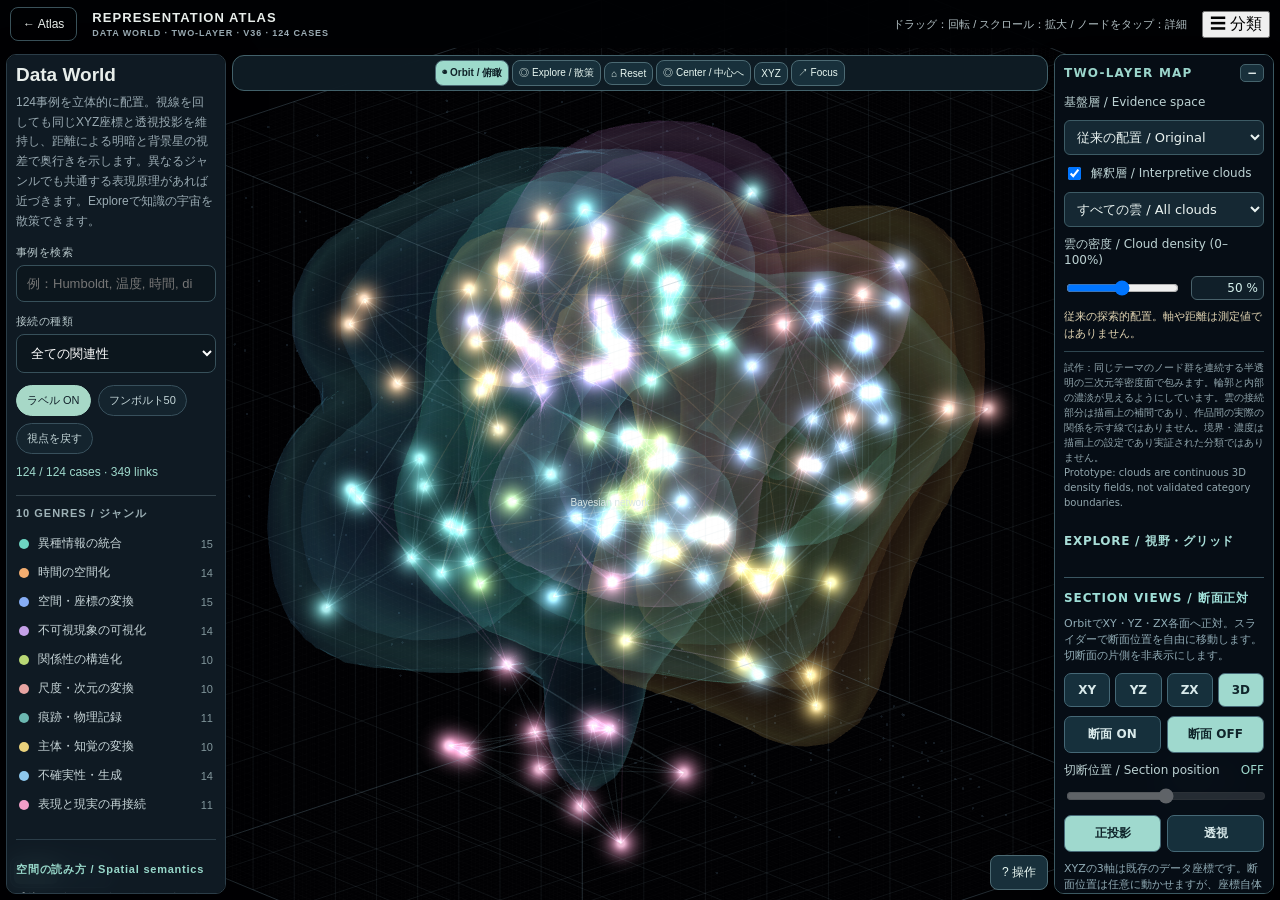
==== commit 594071fd: "Add files via upload" ====
--- a/graph.html
+++ b/graph.html
@@ -179,7 +179,89 @@
 #raSections .raChoice button{flex:1}
 #raSections .raReadout{font-variant-numeric:tabular-nums;color:#9fd9ce}
 #raSections[hidden]{display:none!important}
-</style></head><body><section id="modelPanel" aria-label="Two-layer mapping controls"><div class="modelHead">TWO-LAYER MAP <button id="modelCollapse" aria-label="Toggle model panel">−</button></div><div id="modelControls"><label id="spaceLabel" for="spaceSelect">基盤層 / Evidence space</label><select id="spaceSelect"><option value="original">従来の配置 / Original</option><option value="evidence">技法タグの類似度 / Tag similarity (MDS)</option></select><label class="modelCheck"><input type="checkbox" id="cloudToggle" checked> 解釈層 / Interpretive clouds</label><select id="cloudSelect"><option value="all">すべての雲 / All clouds</option><option value="time">時間・変化 / Time</option><option value="relations">関係・構造 / Relations</option><option value="invisible">不可視・測定 / Invisible</option><option value="perception">知覚・変換 / Perception</option></select><label for="cloudAlpha">雲の密度 / Cloud density (0–100%)</label><div class="parameterRow"><input id="cloudAlpha" type="range" min="0" max="100" step="1" value="50"><span class="parameterNumber"><input id="cloudAlphaNumber" type="number" min="0" max="100" step="1" value="50" inputmode="numeric" aria-label="Cloud density percent">%</span></div><p id="modelInfo"></p><p class="modelNote">試作：同じテーマのノード群を連続する半透明の三次元等密度面で包みます。輪郭と内部の濃淡が見えるようにしています。雲の接続部分は描画上の補間であり、作品間の実際の関係を示す線ではありません。境界・濃度は描画上の設定であり実証された分類ではありません。<br>Prototype: clouds are continuous 3D density fields, not validated category boundaries.</p></div></section><canvas id="space" aria-label="124件の事例と関連性を表す回転可能な三次元グラフ"></canvas><div class="top"><a href="index.html" class="back">← Atlas</a><div class="brand">REPRESENTATION ATLAS<small>DATA WORLD · TWO-LAYER · V27 · 124 CASES</small></div><div class="grow"></div><span class="hint">ドラッグ：回転 / スクロール：拡大 / ノードをタップ：詳細</span><div class="atlas-lang" role="group" aria-label="Language / 言語"><button type="button" data-lang="ja" aria-pressed="true">日本語</button><button type="button" data-lang="en" aria-pressed="false">English</button></div><button id="mobileToggle" class="mobileToggle">☰ 分類</button></div><aside id="side" class="side"><h1>Data World</h1><p class="sub">124事例を立体的に配置。視線を回しても同じXYZ座標と透視投影を維持し、距離による明暗と背景星の視差で奥行きを示します。異なるジャンルでも共通する表現原理があれば近づきます。Exploreで知識の宇宙を散策できます。</p><label class="field" for="search">事例を検索</label><input id="search" class="search" type="search" placeholder="例：Humboldt, 温度, 時間, diagram"><label class="field" for="edgeMode">接続の種類</label><select id="edgeMode"><option value="all">全ての関連性</option><option value="mechanism">共通する表現原理</option><option value="humboldt">フンボルトの8系譜</option><option value="idea">建築アイデアでの組み合わせ</option><option value="genre">同一ジャンル（補助線）</option><option value="none">線を表示しない</option></select><div class="checks"><button id="labels" class="chip on">ラベル ON</button><button id="humboldt" class="chip">フンボルト50</button><button id="reset" class="chip">視点を戻す</button></div><div class="stat" id="stat">124 cases</div><div class="legend"><h2>10 GENRES / ジャンル</h2><div id="legend"></div></div><section class="semantics"><h2>空間の読み方 / Spatial semantics</h2><p><b>球体</b>＝探索領域の境界（地球・実測空間ではない）<br><b>点</b>＝個々の事例（124件）<br><b>色・星団</b>＝主要ジャンル（10分類）<br><b>線</b>＝共有する表現原理・フンボルト系譜・アイデア上の共起<br><b>距離</b>＝表現原理・研究系譜・アイデア上の共起から計算した探索用の相対距離。客観的な歴史的影響や因果関係を示すものではない</p></section><button id="export" class="action">ネットワークデータをJSON保存</button><p class="tiny">色＝ジャンル。位置＝関連性に基づく3D力学配置。近接は探索上の仮説であり、学術的な影響関係を証明しません。</p></aside><aside id="details" class="details"><button class="close" id="close">✕</button><div id="detailBody"></div></aside><div class="footer" id="footer">124事例 · 意味的な近接から生成した3Dネットワーク</div><div id="walkBar"><button id="orbitMode" class="on">◉ Orbit / 俯瞰</button><button id="walkMode">◎ Explore / 散策</button><button id="homeCam">⌂ Reset</button><button id="reframeCam" title="Look at the network center">◎ Center / 中心へ</button><button id="diagnosticToggle" title="3D distribution check">XYZ</button><button id="nearCam">↗ Focus</button></div><section id="orbitAnalysis" class="oaCollapsed" aria-label="Orbit analysis controls"><button type="button" id="oaToggle" aria-expanded="false" aria-controls="oaContent">⚙ Orbit 設定 <span id="oaChevron">▸</span></button><div id="oaContent"><div class="oaTitle" id="oaTitle">ORBIT · 俯瞰分析</div><div class="oaRow"><button id="oaFit">全体表示 / Fit</button><button id="oaXY">XY</button><button id="oaXZ">XZ</button><button id="oaYZ">YZ</button><button id="oaFree">3D</button></div><div class="oaRow"><span id="oaProjection">投影</span><button id="oaOrtho" class="on">正投影</button><button id="oaPerspective">透視投影</button></div><div class="oaRow"><label for="oaAxis" id="oaSectionLabel">断面 / Section</label><select id="oaAxis"><option value="none">OFF</option><option value="x">X</option><option value="y">Y</option><option value="z">Z</option></select><input id="oaSlice" type="range" min="-1000" max="1000" step="10" value="0" disabled><span id="oaSliceValue">—</span></div><div class="oaRow"><label for="oaGuides" id="oaGuidesLabel">座標ガイド</label><select id="oaGuides"><option value="grid" selected>100×100 Grid</option><option value="frame">外枠＋断面 / Frame + plane</option><option value="off">非表示 / Off</option></select></div><div class="oaSmall" id="oaInfo">Orbitは外側から俯瞰するモードです。内部への進入はExploreを使用してください。</div></div></section><div id="exploreGuides"><label for="exploreGuideSelect">グリッド / Grid</label><select id="exploreGuideSelect" aria-label="Explore grid display"><option value="grid">100×100 Grid</option><option value="frame">外枠 / Frame</option><option value="off">OFF</option></select></div><div id="fovControl"><label for="fovSlider"><span id="fovTitle">視野角 / Field of view</span><span class="parameterNumber"><input id="fovNumber" type="number" min="60" max="180" step="1" value="100" inputmode="numeric" aria-label="Explore horizontal field of view degrees">°</span></label><input id="fovSlider" type="range" min="60" max="180" step="1" value="100" aria-label="Explore horizontal field of view"><small id="fovNote">水平視野角 · 初期値100°</small></div><div id="crosshair">+</div><div id="xyzPanel"><strong>XYZ · 3D POSITION CHECK</strong><canvas id="xyzCanvas" width="540" height="196"></canvas><p>XY / XZ / YZ — independent projections of the same 124 case coordinates. These are not additional networks.</p><p id="visibleCount"></p></div><div id="walkHelp">WASD 移動 · Q/E 上下 · マウスドラッグ 見回す · Shift 加速 · ノードをクリックして詳細</div><div class="movePad" aria-label="Movement controls"><button data-move="forward">↑</button><button data-move="left">←</button><button data-move="back">↓</button><button data-move="right">→</button><button data-move="up">＋</button><button data-move="down">－</button></div><script src="i18n.js"></script><script>const DATA={"precedents":[{"id":"001","name":"Minard — Napoleon Russian campaign","name_ja":"Minard — Napoleon Russian campaign","period":"1869","creator":"要調査","category_id":"integration","mechanism_ids":["integration","temporalization","remapping"],"discipline":"要分類","medium":"要調査","inputs":"geography,army size,direction,time,temperature","transformation_rule":"Encode army size as route width and combine advance, retreat and temperature","new_knowledge":"Movement and loss become one spatial narrative","architectural_transfer":"動線の太さを利用人数や消費エネルギーに対応","original_note":"Minard — Napoleon Russian campaign：Encode army size as route width and combine advance, retreat and temperature。Movement and loss become one spatial narrative。","strengths":"","limitations":"","verification_status":"unverified","source_urls":[],"image_url":"","image_credit":"","image_rights":"","research_notes":"","image_search_query":"Minard Napoleon Russian campaign 1869 map","image_review":"automatic_candidate_not_verified","humboldt_number":17},{"id":"002","name":"Florence Nightingale — Polar area diagram","name_ja":"Florence Nightingale — Polar area diagram","period":"1858","creator":"要調査","category_id":"integration","mechanism_ids":["integration"],"discipline":"要分類","medium":"要調査","inputs":"months,causes of death","transformation_rule":"Encode monthly causes as colored radial areas","new_knowledge":"Seasonal patterns and causes can be compared","architectural_transfer":"季節と環境負荷を円環図へ","original_note":"Florence Nightingale — Polar area diagram：Encode monthly causes as colored radial areas。Seasonal patterns and causes can be compared。","strengths":"","limitations":"","verification_status":"unverified","source_urls":[],"image_url":"","image_credit":"","image_rights":"","research_notes":"","image_search_query":"Florence Nightingale diagram causes mortality","image_review":"automatic_candidate_not_verified","humboldt_number":18},{"id":"003","name":"John Snow — Cholera map","name_ja":"John Snow — Cholera map","period":"1854","creator":"要調査","category_id":"integration","mechanism_ids":["integration"],"discipline":"要分類","medium":"要調査","inputs":"death locations,water pumps","transformation_rule":"Plot deaths and pumps on street geography","new_knowledge":"Spatial concentration suggests a possible shared source","architectural_transfer":"空間と社会現象の相関","original_note":"John Snow — Cholera map：Plot deaths and pumps on street geography。Spatial concentration suggests a possible shared source。","strengths":"","limitations":"","verification_status":"unverified","source_urls":[],"image_url":"","image_credit":"","image_rights":"","research_notes":"","image_search_query":"John Snow cholera map 1854","image_review":"automatic_candidate_not_verified","humboldt_number":19},{"id":"004","name":"Charles Booth — London poverty maps","name_ja":"Charles Booth — London poverty maps","period":"1889–","creator":"要調査","category_id":"integration","mechanism_ids":["integration"],"discipline":"要分類","medium":"要調査","inputs":"streets,socioeconomic classifications","transformation_rule":"Color urban streets by observed social categories","new_knowledge":"Urban inequality gains spatial form","architectural_transfer":"不可視な社会的境界を描く","original_note":"Charles Booth — London poverty maps：Color urban streets by observed social categories。Urban inequality gains spatial form。","strengths":"","limitations":"","verification_status":"unverified","source_urls":[],"image_url":"","image_credit":"","image_rights":"","research_notes":"","image_search_query":"Charles Booth poverty map London","image_review":"automatic_candidate_not_verified"},{"id":"005","name":"Harry Beck — Underground map","name_ja":"Harry Beck — Underground map","period":"1933","creator":"要調査","category_id":"integration","mechanism_ids":["integration","network","remapping"],"discipline":"要分類","medium":"要調査","inputs":"stations,connections","transformation_rule":"Simplify geography into regular angles and topology","new_knowledge":"Navigation becomes easier than with literal geography","architectural_transfer":"接続性で平面図を変形","original_note":"Harry Beck — Underground map：Simplify geography into regular angles and topology。Navigation becomes easier than with literal geography。","strengths":"","limitations":"","verification_status":"unverified","source_urls":[],"image_url":"","image_credit":"","image_rights":"","research_notes":"","image_search_query":"Harry Beck London Underground map 1933","image_review":"automatic_candidate_not_verified"},{"id":"006","name":"Otto Neurath — ISOTYPE","name_ja":"Otto Neurath — ISOTYPE","period":"1920年代〜","creator":"要調査","category_id":"integration","mechanism_ids":["integration"],"discipline":"要分類","medium":"要調査","inputs":"statistical quantities","transformation_rule":"Repeat standardized pictograms to encode counts","new_knowledge":"Comparable quantities become legible without complex charts","architectural_transfer":"建築要素を共通の視覚単位で表す","original_note":"Otto Neurath — ISOTYPE：Repeat standardized pictograms to encode counts。Comparable quantities become legible without complex charts。","strengths":"","limitations":"","verification_status":"unverified","source_urls":[],"image_url":"","image_credit":"","image_rights":"","research_notes":"","image_search_query":"Isotype Otto Neurath chart","image_review":"automatic_candidate_not_verified","humboldt_number":22},{"id":"007","name":"W. E. B. Du Bois — Statistical graphics","name_ja":"W. E. B. Du Bois — Statistical graphics","period":"1900","creator":"要調査","category_id":"integration","mechanism_ids":["integration"],"discipline":"要分類","medium":"要調査","inputs":"population,education,occupation","transformation_rule":"Transform social statistics into geometric graphic compositions","new_knowledge":"Structural inequality becomes visible","architectural_transfer":"利用機会の偏りを描く","original_note":"W. E. B. Du Bois — Statistical graphics：Transform social statistics into geometric graphic compositions。Structural inequality becomes visible。","strengths":"","limitations":"","verification_status":"unverified","source_urls":[],"image_url":"","image_credit":"","image_rights":"","research_notes":"","image_search_query":"W E B Du Bois 1900 Paris exposition charts","image_review":"automatic_candidate_not_verified","humboldt_number":20},{"id":"008","name":"Jacques Bertin — Sémiologie graphique","name_ja":"Jacques Bertin — Sémiologie graphique","period":"1967","creator":"要調査","category_id":"integration","mechanism_ids":["integration"],"discipline":"要分類","medium":"要調査","inputs":"categorical and numerical variables","transformation_rule":"Systematize position,size,value,color,shape,orientation,texture","new_knowledge":"Visual encodings can be chosen intentionally","architectural_transfer":"線や面の意味の規則を与える","original_note":"Jacques Bertin — Sémiologie graphique：Systematize position,size,value,color,shape,orientation,texture。Visual encodings can be chosen intentionally。","strengths":"","limitations":"","verification_status":"unverified","source_urls":[],"image_url":"","image_credit":"","image_rights":"","research_notes":"","image_search_query":"Jacques Bertin semiology graphics","image_review":"automatic_candidate_not_verified","humboldt_number":23},{"id":"009","name":"Sankey diagram","name_ja":"Sankey diagram","period":"1898頃","creator":"要調査","category_id":"integration","mechanism_ids":["integration","network"],"discipline":"要分類","medium":"要調査","inputs":"energy or material flows","transformation_rule":"Make link widths proportional to flow quantities","new_knowledge":"Losses and splits become visible","architectural_transfer":"熱水人資源の流れを可視化","original_note":"Sankey diagram：Make link widths proportional to flow quantities。Losses and splits become visible。","strengths":"","limitations":"","verification_status":"unverified","source_urls":[],"image_url":"","image_credit":"","image_rights":"","research_notes":"","image_search_query":"Sankey diagram steam engine 1898","image_review":"automatic_candidate_not_verified","humboldt_number":21},{"id":"010","name":"Alluvial diagram","name_ja":"Alluvial diagram","period":"要調査","creator":"要調査","category_id":"integration","mechanism_ids":["integration"],"discipline":"要分類","medium":"要調査","inputs":"categories over time","transformation_rule":"Connect category blocks across successive stages with bands","new_knowledge":"Transitions and composition change become visible","architectural_transfer":"用途や利用者の変遷を表す","original_note":"Alluvial diagram：Connect category blocks across successive stages with bands。Transitions and composition change become visible。","strengths":"","limitations":"","verification_status":"unverified","source_urls":[],"image_url":"","image_credit":"","image_rights":"","research_notes":"","image_search_query":"Alluvial diagram diagram","image_review":"automatic_candidate_not_verified"},{"id":"011","name":"Étienne-Jules Marey — Chronophotography","name_ja":"Étienne-Jules Marey — Chronophotography","period":"1880年代","creator":"要調査","category_id":"time","mechanism_ids":["temporalization","trace"],"discipline":"要分類","medium":"要調査","inputs":"motion,successive instants","transformation_rule":"Superimpose temporal samples in one frame","new_knowledge":"Movement becomes a spatial trace","architectural_transfer":"身体の変化を断面にする","original_note":"Étienne-Jules Marey — Chronophotography：Superimpose temporal samples in one frame。Movement becomes a spatial trace。","strengths":"","limitations":"","verification_status":"unverified","source_urls":[],"image_url":"","image_credit":"","image_rights":"","research_notes":"","image_search_query":"Etienne Jules Marey chronophotography walking","image_review":"automatic_candidate_not_verified"},{"id":"012","name":"Eadweard Muybridge — Motion sequences","name_ja":"Eadweard Muybridge — Motion sequences","period":"1878〜","creator":"要調査","category_id":"time","mechanism_ids":["temporalization"],"discipline":"要分類","medium":"要調査","inputs":"rapid animal motion","transformation_rule":"Split motion into successive photographic frames","new_knowledge":"Previously invisible phases of movement become comparable","architectural_transfer":"使用行為を時間的に分解","original_note":"Eadweard Muybridge — Motion sequences：Split motion into successive photographic frames。Previously invisible phases of movement become comparable。","strengths":"","limitations":"","verification_status":"unverified","source_urls":[],"image_url":"","image_credit":"","image_rights":"","research_notes":"","image_search_query":"Muybridge horse in motion","image_review":"automatic_candidate_not_verified"},{"id":"013","name":"Railway time-distance graph","name_ja":"Railway time-distance graph","period":"19世紀","creator":"要調査","category_id":"time","mechanism_ids":["temporalization","remapping"],"discipline":"要分類","medium":"要調査","inputs":"train position,time","transformation_rule":"Plot distance against time as trajectories","new_knowledge":"Speed and meetings become line slopes and intersections","architectural_transfer":"出会いや滞留を交点として描く","original_note":"Railway time-distance graph：Plot distance against time as trajectories。Speed and meetings become line slopes and intersections。","strengths":"","limitations":"","verification_status":"unverified","source_urls":[],"image_url":"","image_credit":"","image_rights":"","research_notes":"","image_search_query":"train timetable time distance graph","image_review":"automatic_candidate_not_verified"},{"id":"014","name":"Hermann Minkowski — Spacetime diagram","name_ja":"Hermann Minkowski — Spacetime diagram","period":"1908","creator":"要調査","category_id":"time","mechanism_ids":["temporalization","remapping"],"discipline":"要分類","medium":"要調査","inputs":"space,time,events","transformation_rule":"Represent object histories as worldlines in spacetime","new_knowledge":"Temporal and spatial relations can be compared","architectural_transfer":"建築内の移動を時空間的に捉える","original_note":"Hermann Minkowski — Spacetime diagram：Represent object histories as worldlines in spacetime。Temporal and spatial relations can be compared。","strengths":"","limitations":"","verification_status":"unverified","source_urls":[],"image_url":"","image_credit":"","image_rights":"","research_notes":"","image_search_query":"Minkowski spacetime diagram","image_review":"automatic_candidate_not_verified"},{"id":"015","name":"Henri Bergson — Duration","name_ja":"Henri Bergson — Duration","period":"1889〜","creator":"要調査","category_id":"time","mechanism_ids":["temporalization"],"discipline":"要分類","medium":"要調査","inputs":"lived time","transformation_rule":"Distinguish qualitative duration from homogeneous clock time","new_knowledge":"Experience need not be reduced to metric time","architectural_transfer":"体感時間で変形する平面図","original_note":"Henri Bergson — Duration：Distinguish qualitative duration from homogeneous clock time。Experience need not be reduced to metric time。","strengths":"","limitations":"","verification_status":"unverified","source_urls":[],"image_url":"","image_credit":"","image_rights":"","research_notes":"","image_search_query":"Henri Bergson   Duration diagram","image_review":"automatic_candidate_not_verified"},{"id":"016","name":"Gilles Deleuze — Time-image","name_ja":"Gilles Deleuze — Time-image","period":"1985","creator":"要調査","category_id":"time","mechanism_ids":["temporalization"],"discipline":"要分類","medium":"要調査","inputs":"cinematic time,images","transformation_rule":"Conceptualize time directly rather than only through movement","new_knowledge":"Temporal experience becomes an independent analytic dimension","architectural_transfer":"記憶や時間の重層を含むパース","original_note":"Gilles Deleuze — Time-image：Conceptualize time directly rather than only through movement。Temporal experience becomes an independent analytic dimension。","strengths":"","limitations":"","verification_status":"unverified","source_urls":[],"image_url":"","image_credit":"","image_rights":"","research_notes":"","image_search_query":"Gilles Deleuze   Time image diagram","image_review":"automatic_candidate_not_verified"},{"id":"017","name":"Christian Marclay — The Clock","name_ja":"Christian Marclay — The Clock","period":"2010","creator":"要調査","category_id":"time","mechanism_ids":["temporalization"],"discipline":"要分類","medium":"要調査","inputs":"film excerpts,clock times","transformation_rule":"Synchronize cinematic clock scenes with actual time","new_knowledge":"Represented and lived time coincide","architectural_transfer":"現実時間と表象時間を同期","original_note":"Christian Marclay — The Clock：Synchronize cinematic clock scenes with actual time。Represented and lived time coincide。","strengths":"","limitations":"","verification_status":"unverified","source_urls":[],"image_url":"","image_credit":"","image_rights":"","research_notes":"","image_search_query":"Christian Marclay The Clock installation","image_review":"automatic_candidate_not_verified"},{"id":"018","name":"Hiroshi Sugimoto — Theaters","name_ja":"Hiroshi Sugimoto — Theaters","period":"1970年代〜","creator":"要調査","category_id":"time","mechanism_ids":["temporalization","trace"],"discipline":"要分類","medium":"要調査","inputs":"film duration,light","transformation_rule":"Expose a single photograph for an entire film","new_knowledge":"Duration condenses into a single image","architectural_transfer":"長時間の出来事を一枚に蓄積","original_note":"Hiroshi Sugimoto — Theaters：Expose a single photograph for an entire film。Duration condenses into a single image。","strengths":"","limitations":"","verification_status":"unverified","source_urls":[],"image_url":"","image_credit":"","image_rights":"","research_notes":"","image_search_query":"Hiroshi Sugimoto Theaters photograph","image_review":"automatic_candidate_not_verified"},{"id":"019","name":"Harold Edgerton — Stroboscopic photography","name_ja":"Harold Edgerton — Stroboscopic photography","period":"要調査","creator":"要調査","category_id":"time","mechanism_ids":["temporalization"],"discipline":"要分類","medium":"要調査","inputs":"fast movement","transformation_rule":"Use timed flashes to isolate phases of motion","new_knowledge":"High-speed action becomes analyzable","architectural_transfer":"瞬間的現象を描く","original_note":"Harold Edgerton — Stroboscopic photography：Use timed flashes to isolate phases of motion。High-speed action becomes analyzable。","strengths":"","limitations":"","verification_status":"unverified","source_urls":[],"image_url":"","image_credit":"","image_rights":"","research_notes":"","image_search_query":"Harold Edgerton milk drop photograph","image_review":"automatic_candidate_not_verified"},{"id":"020","name":"Hovmöller diagram","name_ja":"Hovmöller diagram","period":"要調査","creator":"要調査","category_id":"time","mechanism_ids":["temporalization"],"discipline":"要分類","medium":"要調査","inputs":"space,time,field value","transformation_rule":"Plot one spatial coordinate against time","new_knowledge":"Propagation and movement appear as bands","architectural_transfer":"日照風騒音の伝播を描く","original_note":"Hovmöller diagram：Plot one spatial coordinate against time。Propagation and movement appear as bands。","strengths":"","limitations":"","verification_status":"unverified","source_urls":[],"image_url":"","image_credit":"","image_rights":"","research_notes":"","image_search_query":"Hovm ller diagram diagram","image_review":"automatic_candidate_not_verified"},{"id":"021","name":"Buckminster Fuller — Dymaxion Map","name_ja":"Buckminster Fuller — Dymaxion Map","period":"1943","creator":"要調査","category_id":"geometry","mechanism_ids":["remapping","multiscale"],"discipline":"要分類","medium":"要調査","inputs":"global geography","transformation_rule":"Project the globe onto an unfolded polyhedron","new_knowledge":"World adjacency can be seen with different interruptions","architectural_transfer":"外皮展開と隣接の再解釈","original_note":"Buckminster Fuller — Dymaxion Map：Project the globe onto an unfolded polyhedron。World adjacency can be seen with different interruptions。","strengths":"","limitations":"","verification_status":"unverified","source_urls":[],"image_url":"","image_credit":"","image_rights":"","research_notes":"","image_search_query":"Dymaxion map Buckminster Fuller","image_review":"automatic_candidate_not_verified","humboldt_number":45},{"id":"022","name":"Kevin Lynch — The Image of the City","name_ja":"Kevin Lynch — The Image of the City","period":"1960","creator":"要調査","category_id":"geometry","mechanism_ids":["remapping"],"discipline":"要分類","medium":"要調査","inputs":"urban perception","transformation_rule":"Analyze paths,edges,districts,nodes,landmarks","new_knowledge":"Mental structure of a city becomes describable","architectural_transfer":"記憶される空間構造を描く","original_note":"Kevin Lynch — The Image of the City：Analyze paths,edges,districts,nodes,landmarks。Mental structure of a city becomes describable。","strengths":"","limitations":"","verification_status":"unverified","source_urls":[],"image_url":"","image_credit":"","image_rights":"","research_notes":"","image_search_query":"Kevin Lynch Image of the City map","image_review":"automatic_candidate_not_verified","humboldt_number":46},{"id":"023","name":"Bill Hillier and Julienne Hanson — Space Syntax","name_ja":"Bill Hillier and Julienne Hanson — Space Syntax","period":"1984","creator":"要調査","category_id":"geometry","mechanism_ids":["remapping","network"],"discipline":"要分類","medium":"要調査","inputs":"spatial connections","transformation_rule":"Model spatial depth,connectivity and integration","new_knowledge":"Relational structure can be quantified","architectural_transfer":"接続性で平面図を再構成","original_note":"Bill Hillier and Julienne Hanson — Space Syntax：Model spatial depth,connectivity and integration。Relational structure can be quantified。","strengths":"","limitations":"","verification_status":"unverified","source_urls":[],"image_url":"","image_credit":"","image_rights":"","research_notes":"","image_search_query":"Space syntax axial map","image_review":"automatic_candidate_not_verified"},{"id":"024","name":"Isovist","name_ja":"Isovist","period":"要調査","creator":"要調査","category_id":"geometry","mechanism_ids":["remapping"],"discipline":"要分類","medium":"要調査","inputs":"visibility from a viewpoint","transformation_rule":"Compute visible region as geometry","new_knowledge":"Visual reach and occlusion become measurable","architectural_transfer":"視覚的な広がりを形にする","original_note":"Isovist：Compute visible region as geometry。Visual reach and occlusion become measurable。","strengths":"","limitations":"","verification_status":"unverified","source_urls":[],"image_url":"","image_credit":"","image_rights":"","research_notes":"","image_search_query":"Isovist diagram","image_review":"automatic_candidate_not_verified"},{"id":"025","name":"Voronoi diagram","name_ja":"Voronoi diagram","period":"要調査","creator":"要調査","category_id":"geometry","mechanism_ids":["remapping"],"discipline":"要分類","medium":"要調査","inputs":"seed locations,distance","transformation_rule":"Partition space by nearest seed","new_knowledge":"Zones of proximity become explicit","architectural_transfer":"活動圏や支配領域を描く","original_note":"Voronoi diagram：Partition space by nearest seed。Zones of proximity become explicit。","strengths":"","limitations":"","verification_status":"unverified","source_urls":[],"image_url":"","image_credit":"","image_rights":"","research_notes":"","image_search_query":"Voronoi diagram","image_review":"automatic_candidate_not_verified"},{"id":"026","name":"Delaunay triangulation","name_ja":"Delaunay triangulation","period":"要調査","creator":"要調査","category_id":"geometry","mechanism_ids":["remapping"],"discipline":"要分類","medium":"要調査","inputs":"point positions","transformation_rule":"Connect neighboring points into triangles","new_knowledge":"Local adjacency becomes a network","architectural_transfer":"柱人設備の関係を描く","original_note":"Delaunay triangulation：Connect neighboring points into triangles。Local adjacency becomes a network。","strengths":"","limitations":"","verification_status":"unverified","source_urls":[],"image_url":"","image_credit":"","image_rights":"","research_notes":"","image_search_query":"Delaunay triangulation diagram","image_review":"automatic_candidate_not_verified"},{"id":"027","name":"Cartogram","name_ja":"Cartogram","period":"要調査","creator":"要調査","category_id":"geometry","mechanism_ids":["remapping","integration"],"discipline":"要分類","medium":"要調査","inputs":"geography,statistical weights","transformation_rule":"Distort area or distance by nongeographic magnitude","new_knowledge":"Importance replaces literal size","architectural_transfer":"利用頻度で建築を変形","original_note":"Cartogram：Distort area or distance by nongeographic magnitude。Importance replaces literal size。","strengths":"","limitations":"","verification_status":"unverified","source_urls":[],"image_url":"","image_credit":"","image_rights":"","research_notes":"","image_search_query":"population cartogram","image_review":"automatic_candidate_not_verified"},{"id":"028","name":"Conformal mapping","name_ja":"Conformal mapping","period":"要調査","creator":"要調査","category_id":"geometry","mechanism_ids":["remapping"],"discipline":"要分類","medium":"要調査","inputs":"curved geometry","transformation_rule":"Transform geometry while preserving local angles","new_knowledge":"Curved surfaces can be reparameterized","architectural_transfer":"曲面建築の別座標表現","original_note":"Conformal mapping：Transform geometry while preserving local angles。Curved surfaces can be reparameterized。","strengths":"","limitations":"","verification_status":"unverified","source_urls":[],"image_url":"","image_credit":"","image_rights":"","research_notes":"","image_search_query":"Conformal mapping diagram","image_review":"automatic_candidate_not_verified"},{"id":"029","name":"Medial axis / skeletonization","name_ja":"Medial axis / skeletonization","period":"要調査","creator":"要調査","category_id":"geometry","mechanism_ids":["remapping"],"discipline":"要分類","medium":"要調査","inputs":"shape boundaries","transformation_rule":"Reduce regions to central skeletal lines","new_knowledge":"Underlying spatial branching becomes legible","architectural_transfer":"余白や通路の骨格抽出","original_note":"Medial axis / skeletonization：Reduce regions to central skeletal lines。Underlying spatial branching becomes legible。","strengths":"","limitations":"","verification_status":"unverified","source_urls":[],"image_url":"","image_credit":"","image_rights":"","research_notes":"","image_search_query":"Medial axis   skeletonization diagram","image_review":"automatic_candidate_not_verified"},{"id":"030","name":"Persistent homology","name_ja":"Persistent homology","period":"要調査","creator":"要調査","category_id":"geometry","mechanism_ids":["remapping","multiscale"],"discipline":"要分類","medium":"要調査","inputs":"point sets,scale","transformation_rule":"Track connected components and holes across scales","new_knowledge":"Stable topological features emerge","architectural_transfer":"開放性と分断を多尺度で検討","original_note":"Persistent homology：Track connected components and holes across scales。Stable topological features emerge。","strengths":"","limitations":"","verification_status":"unverified","source_urls":[],"image_url":"","image_credit":"","image_rights":"","research_notes":"","image_search_query":"Persistent homology diagram","image_review":"automatic_candidate_not_verified"},{"id":"031","name":"Ernst Chladni — Chladni figures","name_ja":"Ernst Chladni — Chladni figures","period":"18世紀末","creator":"要調査","category_id":"invisible","mechanism_ids":["field","trace"],"discipline":"要分類","medium":"要調査","inputs":"plate vibrations,sand","transformation_rule":"Use sand to reveal vibrational nodal lines","new_knowledge":"Invisible vibration modes form patterns","architectural_transfer":"音響と形態を接続","original_note":"Ernst Chladni — Chladni figures：Use sand to reveal vibrational nodal lines。Invisible vibration modes form patterns。","strengths":"","limitations":"","verification_status":"unverified","source_urls":[],"image_url":"","image_credit":"","image_rights":"","research_notes":"","image_search_query":"Chladni figures sand vibration","image_review":"automatic_candidate_not_verified","humboldt_number":31},{"id":"032","name":"Schlieren photography","name_ja":"Schlieren photography","period":"要調査","creator":"要調査","category_id":"invisible","mechanism_ids":["field"],"discipline":"要分類","medium":"要調査","inputs":"air density gradients,light","transformation_rule":"Image optical deflection caused by density changes","new_knowledge":"Airflow and heat plumes become visible","architectural_transfer":"温熱環境を空間像にする","original_note":"Schlieren photography：Image optical deflection caused by density changes。Airflow and heat plumes become visible。","strengths":"","limitations":"","verification_status":"unverified","source_urls":[],"image_url":"","image_credit":"","image_rights":"","research_notes":"","image_search_query":"Schlieren photography convection","image_review":"automatic_candidate_not_verified","humboldt_number":32},{"id":"033","name":"Michael Faraday — Magnetic field lines","name_ja":"Michael Faraday — Magnetic field lines","period":"要調査","creator":"要調査","category_id":"invisible","mechanism_ids":["field","network"],"discipline":"要分類","medium":"要調査","inputs":"magnetic forces","transformation_rule":"Represent a field using continuous directional lines","new_knowledge":"Invisible force becomes spatial structure","architectural_transfer":"視線音気流の力線表現","original_note":"Michael Faraday — Magnetic field lines：Represent a field using continuous directional lines。Invisible force becomes spatial structure。","strengths":"","limitations":"","verification_status":"unverified","source_urls":[],"image_url":"","image_credit":"","image_rights":"","research_notes":"","image_search_query":"magnetic field iron filings","image_review":"automatic_candidate_not_verified","humboldt_number":30},{"id":"034","name":"Cloud chamber","name_ja":"Cloud chamber","period":"要調査","creator":"要調査","category_id":"invisible","mechanism_ids":["field"],"discipline":"要分類","medium":"要調査","inputs":"charged particle passage","transformation_rule":"Make particle tracks visible through condensation","new_knowledge":"Transient invisible trajectories are recorded","architectural_transfer":"通過の痕跡を描く","original_note":"Cloud chamber：Make particle tracks visible through condensation。Transient invisible trajectories are recorded。","strengths":"","limitations":"","verification_status":"unverified","source_urls":[],"image_url":"","image_credit":"","image_rights":"","research_notes":"","image_search_query":"cloud chamber particle tracks","image_review":"automatic_candidate_not_verified"},{"id":"035","name":"Particle image velocimetry","name_ja":"Particle image velocimetry","period":"要調査","creator":"要調査","category_id":"invisible","mechanism_ids":["field"],"discipline":"要分類","medium":"要調査","inputs":"particle displacement,fluid","transformation_rule":"Infer vector velocity fields from tracer motion","new_knowledge":"Flow structure becomes measurable","architectural_transfer":"空気や人流をベクトル場へ","original_note":"Particle image velocimetry：Infer vector velocity fields from tracer motion。Flow structure becomes measurable。","strengths":"","limitations":"","verification_status":"unverified","source_urls":[],"image_url":"","image_credit":"","image_rights":"","research_notes":"","image_search_query":"Particle image velocimetry diagram","image_review":"automatic_candidate_not_verified","humboldt_number":34},{"id":"036","name":"Thermography","name_ja":"Thermography","period":"要調査","creator":"要調査","category_id":"invisible","mechanism_ids":["field"],"discipline":"要分類","medium":"要調査","inputs":"infrared radiation","transformation_rule":"Convert radiation into apparent thermal images","new_knowledge":"Thermal differences become spatially legible","architectural_transfer":"外皮の熱性能図","original_note":"Thermography：Convert radiation into apparent thermal images。Thermal differences become spatially legible。","strengths":"","limitations":"","verification_status":"unverified","source_urls":[],"image_url":"","image_credit":"","image_rights":"","research_notes":"","image_search_query":"infrared thermography building","image_review":"automatic_candidate_not_verified","humboldt_number":33},{"id":"037","name":"Spectrogram","name_ja":"Spectrogram","period":"要調査","creator":"要調査","category_id":"invisible","mechanism_ids":["field"],"discipline":"要分類","medium":"要調査","inputs":"sound,time,frequency","transformation_rule":"Decompose sound by time and frequency","new_knowledge":"Acoustic structure becomes visible","architectural_transfer":"音環境の時間空間表現","original_note":"Spectrogram：Decompose sound by time and frequency。Acoustic structure becomes visible。","strengths":"","limitations":"","verification_status":"unverified","source_urls":[],"image_url":"","image_credit":"","image_rights":"","research_notes":"","image_search_query":"spectrogram sound","image_review":"automatic_candidate_not_verified","humboldt_number":35},{"id":"038","name":"Seismogram","name_ja":"Seismogram","period":"要調査","creator":"要調査","category_id":"invisible","mechanism_ids":["field"],"discipline":"要分類","medium":"要調査","inputs":"ground vibration,time","transformation_rule":"Record movement as time series","new_knowledge":"Small oscillations become analyzable","architectural_transfer":"微細な建築運動を表す","original_note":"Seismogram：Record movement as time series。Small oscillations become analyzable。","strengths":"","limitations":"","verification_status":"unverified","source_urls":[],"image_url":"","image_credit":"","image_rights":"","research_notes":"","image_search_query":"Seismogram diagram","image_review":"automatic_candidate_not_verified"},{"id":"039","name":"EEG topographic mapping","name_ja":"EEG topographic mapping","period":"要調査","creator":"要調査","category_id":"invisible","mechanism_ids":["field"],"discipline":"要分類","medium":"要調査","inputs":"electrode potentials","transformation_rule":"Interpolate scalp voltage distribution","new_knowledge":"Spatial patterns in recordings become visible","architectural_transfer":"空間体験と生理反応を比較","original_note":"EEG topographic mapping：Interpolate scalp voltage distribution。Spatial patterns in recordings become visible。","strengths":"","limitations":"","verification_status":"unverified","source_urls":[],"image_url":"","image_credit":"","image_rights":"","research_notes":"","image_search_query":"EEG topographic mapping diagram","image_review":"automatic_candidate_not_verified"},{"id":"040","name":"Cosmic microwave background map","name_ja":"Cosmic microwave background map","period":"要調査","creator":"要調査","category_id":"invisible","mechanism_ids":["field"],"discipline":"要分類","medium":"要調査","inputs":"microwave temperature anisotropy","transformation_rule":"Project tiny sky temperature variations","new_knowledge":"Large-scale cosmic patterns emerge","architectural_transfer":"微小差を増幅して全体を理解","original_note":"Cosmic microwave background map：Project tiny sky temperature variations。Large-scale cosmic patterns emerge。","strengths":"","limitations":"","verification_status":"unverified","source_urls":[],"image_url":"","image_credit":"","image_rights":"","research_notes":"","image_search_query":"cosmic microwave background map","image_review":"automatic_candidate_not_verified"},{"id":"041","name":"Santiago Ramón y Cajal — Neuron drawings","name_ja":"Santiago Ramón y Cajal — Neuron drawings","period":"要調査","creator":"要調査","category_id":"networks","mechanism_ids":["network"],"discipline":"要分類","medium":"要調査","inputs":"microscopic neural forms","transformation_rule":"Translate observations into detailed line drawings","new_knowledge":"Neural morphology and connection patterns become intelligible","architectural_transfer":"建築を関係ネットワークとして描く","original_note":"Santiago Ramón y Cajal — Neuron drawings：Translate observations into detailed line drawings。Neural morphology and connection patterns become intelligible。","strengths":"","limitations":"","verification_status":"unverified","source_urls":[],"image_url":"","image_credit":"","image_rights":"","research_notes":"","image_search_query":"Ramon y Cajal neuron drawing","image_review":"automatic_candidate_not_verified","humboldt_number":41},{"id":"042","name":"Mark Lombardi — Narrative Structures","name_ja":"Mark Lombardi — Narrative Structures","period":"1990年代","creator":"要調査","category_id":"networks","mechanism_ids":["network"],"discipline":"要分類","medium":"要調査","inputs":"people,organizations,money","transformation_rule":"Connect actors and transactions as graph drawings","new_knowledge":"Complex power and finance relationships become legible","architectural_transfer":"人資金制度資材のネットワーク","original_note":"Mark Lombardi — Narrative Structures：Connect actors and transactions as graph drawings。Complex power and finance relationships become legible。","strengths":"","limitations":"","verification_status":"unverified","source_urls":[],"image_url":"","image_credit":"","image_rights":"","research_notes":"","image_search_query":"Mark Lombardi network drawing","image_review":"automatic_candidate_not_verified","humboldt_number":42},{"id":"043","name":"Richard Feynman — Feynman diagrams","name_ja":"Richard Feynman — Feynman diagrams","period":"要調査","creator":"要調査","category_id":"networks","mechanism_ids":["network","instruction"],"discipline":"要分類","medium":"要調査","inputs":"particle interactions","transformation_rule":"Encode interaction terms as lines and vertices","new_knowledge":"Complex calculations gain compact visual notation","architectural_transfer":"出来事の相互作用を図面化","original_note":"Richard Feynman — Feynman diagrams：Encode interaction terms as lines and vertices。Complex calculations gain compact visual notation。","strengths":"","limitations":"","verification_status":"unverified","source_urls":[],"image_url":"","image_credit":"","image_rights":"","research_notes":"","image_search_query":"Feynman diagram","image_review":"automatic_candidate_not_verified"},{"id":"044","name":"Phylogenetic tree","name_ja":"Phylogenetic tree","period":"要調査","creator":"要調査","category_id":"networks","mechanism_ids":["network"],"discipline":"要分類","medium":"要調査","inputs":"evolutionary relationships","transformation_rule":"Show descent and divergence as branching","new_knowledge":"Shared ancestry becomes legible","architectural_transfer":"設計案の派生を表す","original_note":"Phylogenetic tree：Show descent and divergence as branching。Shared ancestry becomes legible。","strengths":"","limitations":"","verification_status":"unverified","source_urls":[],"image_url":"","image_credit":"","image_rights":"","research_notes":"","image_search_query":"phylogenetic tree","image_review":"automatic_candidate_not_verified","humboldt_number":44},{"id":"045","name":"Food web","name_ja":"Food web","period":"要調査","creator":"要調査","category_id":"networks","mechanism_ids":["network"],"discipline":"要分類","medium":"要調査","inputs":"ecological feeding relations","transformation_rule":"Connect species through trophic links","new_knowledge":"Interdependence becomes visible","architectural_transfer":"資源の相互依存関係","original_note":"Food web：Connect species through trophic links。Interdependence becomes visible。","strengths":"","limitations":"","verification_status":"unverified","source_urls":[],"image_url":"","image_credit":"","image_rights":"","research_notes":"","image_search_query":"Food web diagram","image_review":"automatic_candidate_not_verified","humboldt_number":43},{"id":"046","name":"Dependency graph","name_ja":"Dependency graph","period":"要調査","creator":"要調査","category_id":"networks","mechanism_ids":["network"],"discipline":"要分類","medium":"要調査","inputs":"tasks,dependencies","transformation_rule":"Use directed links to encode prerequisites","new_knowledge":"Critical dependencies become visible","architectural_transfer":"施工運用変更の連鎖","original_note":"Dependency graph：Use directed links to encode prerequisites。Critical dependencies become visible。","strengths":"","limitations":"","verification_status":"unverified","source_urls":[],"image_url":"","image_credit":"","image_rights":"","research_notes":"","image_search_query":"Dependency graph diagram","image_review":"automatic_candidate_not_verified"},{"id":"047","name":"Chord diagram","name_ja":"Chord diagram","period":"要調査","creator":"要調査","category_id":"networks","mechanism_ids":["network"],"discipline":"要分類","medium":"要調査","inputs":"inter-category flows","transformation_rule":"Connect categories around a circle with ribbons","new_knowledge":"Reciprocal exchange becomes comparable","architectural_transfer":"諸室間の往来を描く","original_note":"Chord diagram：Connect categories around a circle with ribbons。Reciprocal exchange becomes comparable。","strengths":"","limitations":"","verification_status":"unverified","source_urls":[],"image_url":"","image_credit":"","image_rights":"","research_notes":"","image_search_query":"chord diagram","image_review":"automatic_candidate_not_verified"},{"id":"048","name":"Adjacency matrix","name_ja":"Adjacency matrix","period":"要調査","creator":"要調査","category_id":"networks","mechanism_ids":["network"],"discipline":"要分類","medium":"要調査","inputs":"network connections","transformation_rule":"Encode edges as cells in a matrix","new_knowledge":"Connectivity can be compared independently of layout","architectural_transfer":"室同士の関係を配置前に検討","original_note":"Adjacency matrix：Encode edges as cells in a matrix。Connectivity can be compared independently of layout。","strengths":"","limitations":"","verification_status":"unverified","source_urls":[],"image_url":"","image_credit":"","image_rights":"","research_notes":"","image_search_query":"Adjacency matrix diagram","image_review":"automatic_candidate_not_verified"},{"id":"049","name":"Hypergraph","name_ja":"Hypergraph","period":"要調査","creator":"要調査","category_id":"networks","mechanism_ids":["network"],"discipline":"要分類","medium":"要調査","inputs":"multiway relationships","transformation_rule":"Represent one relationship among several nodes","new_knowledge":"Group interactions cannot be reduced to pairwise links","architectural_transfer":"複数の活動の共有関係","original_note":"Hypergraph：Represent one relationship among several nodes。Group interactions cannot be reduced to pairwise links。","strengths":"","limitations":"","verification_status":"unverified","source_urls":[],"image_url":"","image_credit":"","image_rights":"","research_notes":"","image_search_query":"Hypergraph diagram","image_review":"automatic_candidate_not_verified"},{"id":"050","name":"Knowledge graph","name_ja":"Knowledge graph","period":"要調査","creator":"要調査","category_id":"networks","mechanism_ids":["network"],"discipline":"要分類","medium":"要調査","inputs":"entities,semantic relations","transformation_rule":"Connect typed entities with labeled relations","new_knowledge":"Cross-domain knowledge becomes navigable","architectural_transfer":"空間素材社会的意味の接続","original_note":"Knowledge graph：Connect typed entities with labeled relations。Cross-domain knowledge becomes navigable。","strengths":"","limitations":"","verification_status":"unverified","source_urls":[],"image_url":"","image_credit":"","image_rights":"","research_notes":"","image_search_query":"Knowledge graph diagram","image_review":"automatic_candidate_not_verified"},{"id":"051","name":"Charles and Ray Eames — Powers of Ten","name_ja":"Charles and Ray Eames — Powers of Ten","period":"1977","creator":"要調査","category_id":"scale","mechanism_ids":["multiscale","remapping"],"discipline":"要分類","medium":"要調査","inputs":"scale,physical world","transformation_rule":"Zoom through powers of ten","new_knowledge":"Micro and macro phenomena form a continuous narrative","architectural_transfer":"ディテールから都市へ連続する図面","original_note":"Charles and Ray Eames — Powers of Ten：Zoom through powers of ten。Micro and macro phenomena form a continuous narrative。","strengths":"","limitations":"","verification_status":"unverified","source_urls":[],"image_url":"","image_credit":"","image_rights":"","research_notes":"","image_search_query":"Powers of Ten Eames film","image_review":"automatic_candidate_not_verified"},{"id":"052","name":"Benoit Mandelbrot — Fractal geometry","name_ja":"Benoit Mandelbrot — Fractal geometry","period":"要調査","creator":"要調査","category_id":"scale","mechanism_ids":["multiscale"],"discipline":"要分類","medium":"要調査","inputs":"self-similar patterns","transformation_rule":"Describe complexity through recursive scale relations","new_knowledge":"Cross-scale structure becomes intelligible","architectural_transfer":"複数スケールの構成規則","original_note":"Benoit Mandelbrot — Fractal geometry：Describe complexity through recursive scale relations。Cross-scale structure becomes intelligible。","strengths":"","limitations":"","verification_status":"unverified","source_urls":[],"image_url":"","image_credit":"","image_rights":"","research_notes":"","image_search_query":"Mandelbrot set","image_review":"automatic_candidate_not_verified"},{"id":"053","name":"Hilbert curve","name_ja":"Hilbert curve","period":"要調査","creator":"要調査","category_id":"scale","mechanism_ids":["multiscale"],"discipline":"要分類","medium":"要調査","inputs":"one-dimensional order,plane","transformation_rule":"Recursively map a line across a square","new_knowledge":"Linear order can cover a two-dimensional domain","architectural_transfer":"平面を一本の経路に符号化","original_note":"Hilbert curve：Recursively map a line across a square。Linear order can cover a two-dimensional domain。","strengths":"","limitations":"","verification_status":"unverified","source_urls":[],"image_url":"","image_credit":"","image_rights":"","research_notes":"","image_search_query":"Hilbert curve","image_review":"automatic_candidate_not_verified"},{"id":"054","name":"Peano curve","name_ja":"Peano curve","period":"要調査","creator":"要調査","category_id":"scale","mechanism_ids":["multiscale"],"discipline":"要分類","medium":"要調査","inputs":"continuous path,area","transformation_rule":"Construct a space-filling continuous curve","new_knowledge":"Dimension and continuity relations become surprising","architectural_transfer":"領域の位置を順序付き線へ","original_note":"Peano curve：Construct a space-filling continuous curve。Dimension and continuity relations become surprising。","strengths":"","limitations":"","verification_status":"unverified","source_urls":[],"image_url":"","image_credit":"","image_rights":"","research_notes":"","image_search_query":"Peano curve","image_review":"automatic_candidate_not_verified"},{"id":"055","name":"Quadtree / Octree","name_ja":"Quadtree / Octree","period":"要調査","creator":"要調査","category_id":"scale","mechanism_ids":["multiscale"],"discipline":"要分類","medium":"要調査","inputs":"spatial regions,detail","transformation_rule":"Recursively subdivide where detail is needed","new_knowledge":"Variable resolution represents complexity efficiently","architectural_transfer":"重要部分だけ高解像度","original_note":"Quadtree / Octree：Recursively subdivide where detail is needed。Variable resolution represents complexity efficiently。","strengths":"","limitations":"","verification_status":"unverified","source_urls":[],"image_url":"","image_credit":"","image_rights":"","research_notes":"","image_search_query":"Quadtree   Octree diagram","image_review":"automatic_candidate_not_verified"},{"id":"056","name":"Wavelet transform","name_ja":"Wavelet transform","period":"要調査","creator":"要調査","category_id":"scale","mechanism_ids":["multiscale"],"discipline":"要分類","medium":"要調査","inputs":"signal,scale,location","transformation_rule":"Decompose signals into localized scale components","new_knowledge":"Global and local variations can be studied together","architectural_transfer":"環境の傾向と局所変動","original_note":"Wavelet transform：Decompose signals into localized scale components。Global and local variations can be studied together。","strengths":"","limitations":"","verification_status":"unverified","source_urls":[],"image_url":"","image_credit":"","image_rights":"","research_notes":"","image_search_query":"Wavelet transform diagram","image_review":"automatic_candidate_not_verified"},{"id":"057","name":"Fourier transform","name_ja":"Fourier transform","period":"要調査","creator":"要調査","category_id":"scale","mechanism_ids":["multiscale"],"discipline":"要分類","medium":"要調査","inputs":"signal,frequency","transformation_rule":"Decompose variation into periodic components","new_knowledge":"Hidden cycles become identifiable","architectural_transfer":"反復やリズムを抽出","original_note":"Fourier transform：Decompose variation into periodic components。Hidden cycles become identifiable。","strengths":"","limitations":"","verification_status":"unverified","source_urls":[],"image_url":"","image_credit":"","image_rights":"","research_notes":"","image_search_query":"Fourier transform graph","image_review":"automatic_candidate_not_verified"},{"id":"058","name":"t-SNE / UMAP","name_ja":"t-SNE / UMAP","period":"要調査","creator":"要調査","category_id":"scale","mechanism_ids":["multiscale","remapping"],"discipline":"要分類","medium":"要調査","inputs":"high-dimensional similarities","transformation_rule":"Project neighboring data points into low dimensions","new_knowledge":"Patterns of similarity become inspectable","architectural_transfer":"設計案の類似性マップ","original_note":"t-SNE / UMAP：Project neighboring data points into low dimensions。Patterns of similarity become inspectable。","strengths":"","limitations":"","verification_status":"unverified","source_urls":[],"image_url":"","image_credit":"","image_rights":"","research_notes":"","image_search_query":"t SNE   UMAP diagram","image_review":"automatic_candidate_not_verified"},{"id":"059","name":"Parallel coordinates","name_ja":"Parallel coordinates","period":"要調査","creator":"要調査","category_id":"scale","mechanism_ids":["multiscale"],"discipline":"要分類","medium":"要調査","inputs":"multiple numerical variables","transformation_rule":"Draw each case as a polyline across variable axes","new_knowledge":"Multivariate tradeoffs become comparable","architectural_transfer":"複数性能の一枚比較","original_note":"Parallel coordinates：Draw each case as a polyline across variable axes。Multivariate tradeoffs become comparable。","strengths":"","limitations":"","verification_status":"unverified","source_urls":[],"image_url":"","image_credit":"","image_rights":"","research_notes":"","image_search_query":"parallel coordinates plot","image_review":"automatic_candidate_not_verified"},{"id":"060","name":"Tensor field visualization","name_ja":"Tensor field visualization","period":"要調査","creator":"要調査","category_id":"scale","mechanism_ids":["multiscale"],"discipline":"要分類","medium":"要調査","inputs":"directional field properties","transformation_rule":"Use glyphs or streamlines for directional quantities","new_knowledge":"Anisotropic behavior becomes visible","architectural_transfer":"応力や材料の方向性","original_note":"Tensor field visualization：Use glyphs or streamlines for directional quantities。Anisotropic behavior becomes visible。","strengths":"","limitations":"","verification_status":"unverified","source_urls":[],"image_url":"","image_credit":"","image_rights":"","research_notes":"","image_search_query":"Tensor field visualization diagram","image_review":"automatic_candidate_not_verified"},{"id":"061","name":"Man Ray — Rayograph","name_ja":"Man Ray — Rayograph","period":"要調査","creator":"要調査","category_id":"traces","mechanism_ids":["trace","field"],"discipline":"要分類","medium":"要調査","inputs":"objects,light,photosensitive paper","transformation_rule":"Create images through direct exposure without a camera","new_knowledge":"Objects leave indexical light traces","architectural_transfer":"現象の痕跡で建築を描く","original_note":"Man Ray — Rayograph：Create images through direct exposure without a camera。Objects leave indexical light traces。","strengths":"","limitations":"","verification_status":"unverified","source_urls":[],"image_url":"","image_credit":"","image_rights":"","research_notes":"","image_search_query":"Man Ray rayograph","image_review":"automatic_candidate_not_verified"},{"id":"062","name":"Hans Haacke — Condensation Cube","name_ja":"Hans Haacke — Condensation Cube","period":"1963–65","creator":"要調査","category_id":"traces","mechanism_ids":["trace","field"],"discipline":"要分類","medium":"要調査","inputs":"humidity,temperature,water","transformation_rule":"Allow condensation to vary with environment","new_knowledge":"Artwork becomes a changing environmental record","architectural_transfer":"環境が更新する建築表現","original_note":"Hans Haacke — Condensation Cube：Allow condensation to vary with environment。Artwork becomes a changing environmental record。","strengths":"","limitations":"","verification_status":"unverified","source_urls":[],"image_url":"","image_credit":"","image_rights":"","research_notes":"","image_search_query":"Hans Haacke Condensation Cube","image_review":"automatic_candidate_not_verified"},{"id":"063","name":"Diller + Scofidio — Blur Building","name_ja":"Diller + Scofidio — Blur Building","period":"2002","creator":"要調査","category_id":"traces","mechanism_ids":["trace","field"],"discipline":"要分類","medium":"要調査","inputs":"water mist,weather","transformation_rule":"Use fog as spatial envelope","new_knowledge":"Architectural boundaries become atmospheric","architectural_transfer":"環境勾配で境界を描く","original_note":"Diller + Scofidio — Blur Building：Use fog as spatial envelope。Architectural boundaries become atmospheric。","strengths":"","limitations":"","verification_status":"unverified","source_urls":[],"image_url":"","image_credit":"","image_rights":"","research_notes":"","image_search_query":"Blur Building Diller Scofidio","image_review":"automatic_candidate_not_verified"},{"id":"064","name":"Cyanotype","name_ja":"Cyanotype","period":"要調査","creator":"要調査","category_id":"traces","mechanism_ids":["trace"],"discipline":"要分類","medium":"要調査","inputs":"light,objects,chemistry","transformation_rule":"Expose light-sensitive paper through masks","new_knowledge":"Light conditions directly produce drawings","architectural_transfer":"日照が生成する図面","original_note":"Cyanotype：Expose light-sensitive paper through masks。Light conditions directly produce drawings。","strengths":"","limitations":"","verification_status":"unverified","source_urls":[],"image_url":"","image_credit":"","image_rights":"","research_notes":"","image_search_query":"cyanotype photogram","image_review":"automatic_candidate_not_verified"},{"id":"065","name":"Frottage","name_ja":"Frottage","period":"要調査","creator":"要調査","category_id":"traces","mechanism_ids":["trace"],"discipline":"要分類","medium":"要調査","inputs":"surface texture,friction","transformation_rule":"Transfer texture by rubbing","new_knowledge":"Material relief becomes a graphic trace","architectural_transfer":"摩耗と触覚を記録","original_note":"Frottage：Transfer texture by rubbing。Material relief becomes a graphic trace。","strengths":"","limitations":"","verification_status":"unverified","source_urls":[],"image_url":"","image_credit":"","image_rights":"","research_notes":"","image_search_query":"frottage Max Ernst","image_review":"automatic_candidate_not_verified"},{"id":"066","name":"Kirlian photography","name_ja":"Kirlian photography","period":"要調査","creator":"要調査","category_id":"traces","mechanism_ids":["trace"],"discipline":"要分類","medium":"要調査","inputs":"high voltage,corona discharge","transformation_rule":"Record electrical discharge patterns","new_knowledge":"Interaction with apparatus becomes visible","architectural_transfer":"対象と測定環境の相互作用","original_note":"Kirlian photography：Record electrical discharge patterns。Interaction with apparatus becomes visible。","strengths":"","limitations":"","verification_status":"unverified","source_urls":[],"image_url":"","image_credit":"","image_rights":"","research_notes":"","image_search_query":"Kirlian photography diagram","image_review":"automatic_candidate_not_verified"},{"id":"067","name":"Lichtenberg figure","name_ja":"Lichtenberg figure","period":"要調査","creator":"要調査","category_id":"traces","mechanism_ids":["trace"],"discipline":"要分類","medium":"要調査","inputs":"electrical discharge","transformation_rule":"Record branching electrical traces","new_knowledge":"Energy propagation leaves geometric marks","architectural_transfer":"伝播から形態規則を考える","original_note":"Lichtenberg figure：Record branching electrical traces。Energy propagation leaves geometric marks。","strengths":"","limitations":"","verification_status":"unverified","source_urls":[],"image_url":"","image_credit":"","image_rights":"","research_notes":"","image_search_query":"Lichtenberg figure","image_review":"automatic_candidate_not_verified"},{"id":"068","name":"Dendrochronology","name_ja":"Dendrochronology","period":"要調査","creator":"要調査","category_id":"traces","mechanism_ids":["trace","temporalization"],"discipline":"要分類","medium":"要調査","inputs":"tree rings,climate","transformation_rule":"Read annual growth rings as chronology","new_knowledge":"Material growth becomes an environmental archive","architectural_transfer":"部材内部の時間を描く","original_note":"Dendrochronology：Read annual growth rings as chronology。Material growth becomes an environmental archive。","strengths":"","limitations":"","verification_status":"unverified","source_urls":[],"image_url":"","image_credit":"","image_rights":"","research_notes":"","image_search_query":"tree rings cross section","image_review":"automatic_candidate_not_verified","humboldt_number":25},{"id":"069","name":"Ice core stratigraphy","name_ja":"Ice core stratigraphy","period":"要調査","creator":"要調査","category_id":"traces","mechanism_ids":["trace","temporalization"],"discipline":"要分類","medium":"要調査","inputs":"ice layers,atmospheric history","transformation_rule":"Read accumulated layers as historical records","new_knowledge":"Past climate becomes a material section","architectural_transfer":"環境記録の堆積断面","original_note":"Ice core stratigraphy：Read accumulated layers as historical records。Past climate becomes a material section。","strengths":"","limitations":"","verification_status":"unverified","source_urls":[],"image_url":"","image_credit":"","image_rights":"","research_notes":"","image_search_query":"ice core layers","image_review":"automatic_candidate_not_verified","humboldt_number":26},{"id":"070","name":"Palimpsest","name_ja":"Palimpsest","period":"要調査","creator":"要調査","category_id":"traces","mechanism_ids":["trace","temporalization"],"discipline":"要分類","medium":"要調査","inputs":"overwritten traces","transformation_rule":"Read coexisting remnants of earlier inscriptions","new_knowledge":"History survives through partial erasure","architectural_transfer":"改修履歴を重ねる","original_note":"Palimpsest：Read coexisting remnants of earlier inscriptions。History survives through partial erasure。","strengths":"","limitations":"","verification_status":"unverified","source_urls":[],"image_url":"","image_credit":"","image_rights":"","research_notes":"","image_search_query":"Palimpsest diagram","image_review":"automatic_candidate_not_verified"},{"id":"071","name":"Gordon Cullen — Serial Vision","name_ja":"Gordon Cullen — Serial Vision","period":"1961","creator":"要調査","category_id":"perspective","mechanism_ids":["subject"],"discipline":"要分類","medium":"要調査","inputs":"urban movement,views","transformation_rule":"Sequence views along a path","new_knowledge":"Changing visual experience becomes design material","architectural_transfer":"動線に沿う知覚の変化","original_note":"Gordon Cullen — Serial Vision：Sequence views along a path。Changing visual experience becomes design material。","strengths":"","limitations":"","verification_status":"unverified","source_urls":[],"image_url":"","image_credit":"","image_rights":"","research_notes":"","image_search_query":"Gordon Cullen serial vision townscape","image_review":"automatic_candidate_not_verified","humboldt_number":47},{"id":"072","name":"Guy Debord — The Naked City","name_ja":"Guy Debord — The Naked City","period":"1957","creator":"要調査","category_id":"perspective","mechanism_ids":["subject","remapping"],"discipline":"要分類","medium":"要調査","inputs":"urban fragments,psychogeography","transformation_rule":"Reconnect fragmented map pieces through affective relations","new_knowledge":"Psychological urban links displace metric proximity","architectural_transfer":"感情的距離による平面図","original_note":"Guy Debord — The Naked City：Reconnect fragmented map pieces through affective relations。Psychological urban links displace metric proximity。","strengths":"","limitations":"","verification_status":"unverified","source_urls":[],"image_url":"","image_credit":"","image_rights":"","research_notes":"","image_search_query":"Guy Debord Naked City map","image_review":"automatic_candidate_not_verified","humboldt_number":48},{"id":"073","name":"Bernard Tschumi — The Manhattan Transcripts","name_ja":"Bernard Tschumi — The Manhattan Transcripts","period":"1976–81","creator":"要調査","category_id":"perspective","mechanism_ids":["subject","temporalization","network"],"discipline":"要分類","medium":"要調査","inputs":"space,event,movement","transformation_rule":"Juxtapose separate notations for actions and space","new_knowledge":"Architecture includes events as well as objects","architectural_transfer":"平面行為事件の相互作用","original_note":"Bernard Tschumi — The Manhattan Transcripts：Juxtapose separate notations for actions and space。Architecture includes events as well as objects。","strengths":"","limitations":"","verification_status":"unverified","source_urls":[],"image_url":"","image_credit":"","image_rights":"","research_notes":"","image_search_query":"Bernard Tschumi Manhattan Transcripts","image_review":"automatic_candidate_not_verified","humboldt_number":49},{"id":"074","name":"Lawrence Halprin — RSVP Cycles","name_ja":"Lawrence Halprin — RSVP Cycles","period":"1969","creator":"要調査","category_id":"perspective","mechanism_ids":["subject"],"discipline":"要分類","medium":"要調査","inputs":"resources,scores,valuation,performance","transformation_rule":"Model design as an iterative cycle","new_knowledge":"Process itself becomes representable","architectural_transfer":"設計過程を媒体にする","original_note":"Lawrence Halprin — RSVP Cycles：Model design as an iterative cycle。Process itself becomes representable。","strengths":"","limitations":"","verification_status":"unverified","source_urls":[],"image_url":"","image_credit":"","image_rights":"","research_notes":"","image_search_query":"Lawrence Halprin RSVP cycles","image_review":"automatic_candidate_not_verified"},{"id":"075","name":"Kevin Warwick — Sensory augmentation research","name_ja":"Kevin Warwick — Sensory augmentation research","period":"要調査","creator":"要調査","category_id":"perspective","mechanism_ids":["subject"],"discipline":"要分類","medium":"要調査","inputs":"sensor signals,perception","transformation_rule":"Translate sensor data into alternate sensory channels","new_knowledge":"Human perception can be extended","architectural_transfer":"熱距離音の感覚変換","original_note":"Kevin Warwick — Sensory augmentation research：Translate sensor data into alternate sensory channels。Human perception can be extended。","strengths":"","limitations":"","verification_status":"unverified","source_urls":[],"image_url":"","image_credit":"","image_rights":"","research_notes":"","image_search_query":"Kevin Warwick   Sensory augmentation research diagram","image_review":"automatic_candidate_not_verified"},{"id":"076","name":"Jakob von Uexküll — Umwelt","name_ja":"Jakob von Uexküll — Umwelt","period":"要調査","creator":"要調査","category_id":"perspective","mechanism_ids":["subject"],"discipline":"要分類","medium":"要調査","inputs":"species-specific perception","transformation_rule":"Model environments relative to organisms","new_knowledge":"Different creatures inhabit different perceptual worlds","architectural_transfer":"生物ごとの建築像","original_note":"Jakob von Uexküll — Umwelt：Model environments relative to organisms。Different creatures inhabit different perceptual worlds。","strengths":"","limitations":"","verification_status":"unverified","source_urls":[],"image_url":"","image_credit":"","image_rights":"","research_notes":"","image_search_query":"Jakob von Uexkull Umwelt diagram","image_review":"automatic_candidate_not_verified"},{"id":"077","name":"Echolocation","name_ja":"Echolocation","period":"要調査","creator":"要調査","category_id":"perspective","mechanism_ids":["subject"],"discipline":"要分類","medium":"要調査","inputs":"echo delays,sound","transformation_rule":"Infer distance and geometry from reflected sound","new_knowledge":"Space is perceived acoustically","architectural_transfer":"音の到達時間で空間を描く","original_note":"Echolocation：Infer distance and geometry from reflected sound。Space is perceived acoustically。","strengths":"","limitations":"","verification_status":"unverified","source_urls":[],"image_url":"","image_credit":"","image_rights":"","research_notes":"","image_search_query":"echolocation bat illustration","image_review":"automatic_candidate_not_verified"},{"id":"078","name":"Optic flow","name_ja":"Optic flow","period":"要調査","creator":"要調査","category_id":"perspective","mechanism_ids":["subject"],"discipline":"要分類","medium":"要調査","inputs":"visual motion,observer movement","transformation_rule":"Map apparent motion across a visual field","new_knowledge":"Self-motion and depth cues become legible","architectural_transfer":"移動する視覚の変化","original_note":"Optic flow：Map apparent motion across a visual field。Self-motion and depth cues become legible。","strengths":"","limitations":"","verification_status":"unverified","source_urls":[],"image_url":"","image_credit":"","image_rights":"","research_notes":"","image_search_query":"Optic flow diagram","image_review":"automatic_candidate_not_verified"},{"id":"079","name":"Eye-tracking heatmap","name_ja":"Eye-tracking heatmap","period":"要調査","creator":"要調査","category_id":"perspective","mechanism_ids":["subject","field"],"discipline":"要分類","medium":"要調査","inputs":"gaze fixation,time","transformation_rule":"Accumulate attention intensity over images or space","new_knowledge":"Attention distribution becomes visible","architectural_transfer":"注視頻度でパースを再構成","original_note":"Eye-tracking heatmap：Accumulate attention intensity over images or space。Attention distribution becomes visible。","strengths":"","limitations":"","verification_status":"unverified","source_urls":[],"image_url":"","image_credit":"","image_rights":"","research_notes":"","image_search_query":"eye tracking heat map","image_review":"automatic_candidate_not_verified"},{"id":"080","name":"James J. Gibson — Affordance","name_ja":"James J. Gibson — Affordance","period":"要調査","creator":"要調査","category_id":"perspective","mechanism_ids":["subject"],"discipline":"要分類","medium":"要調査","inputs":"environment,action possibilities","transformation_rule":"Describe space by possible actions for an agent","new_knowledge":"Functional opportunities replace object labels","architectural_transfer":"座る隠れる登るで図面化","original_note":"James J. Gibson — Affordance：Describe space by possible actions for an agent。Functional opportunities replace object labels。","strengths":"","limitations":"","verification_status":"unverified","source_urls":[],"image_url":"","image_credit":"","image_rights":"","research_notes":"","image_search_query":"Gibson affordance stairs","image_review":"automatic_candidate_not_verified"},{"id":"081","name":"Monte Carlo simulation","name_ja":"Monte Carlo simulation","period":"要調査","creator":"要調査","category_id":"uncertainty","mechanism_ids":["probability"],"discipline":"要分類","medium":"要調査","inputs":"uncertain variables,random trials","transformation_rule":"Sample many outcomes","new_knowledge":"Possible results become distributions","architectural_transfer":"建築性能を分布で表す","original_note":"Monte Carlo simulation：Sample many outcomes。Possible results become distributions。","strengths":"","limitations":"","verification_status":"unverified","source_urls":[],"image_url":"","image_credit":"","image_rights":"","research_notes":"","image_search_query":"Monte Carlo simulation chart","image_review":"automatic_candidate_not_verified"},{"id":"082","name":"Ensemble forecast visualization","name_ja":"Ensemble forecast visualization","period":"要調査","creator":"要調査","category_id":"uncertainty","mechanism_ids":["probability","temporalization"],"discipline":"要分類","medium":"要調査","inputs":"multiple future simulations","transformation_rule":"Overlay forecast trajectories and spread","new_knowledge":"Uncertainty and divergence become legible","architectural_transfer":"複数の未来の建築状態","original_note":"Ensemble forecast visualization：Overlay forecast trajectories and spread。Uncertainty and divergence become legible。","strengths":"","limitations":"","verification_status":"unverified","source_urls":[],"image_url":"","image_credit":"","image_rights":"","research_notes":"","image_search_query":"Ensemble forecast visualization diagram","image_review":"automatic_candidate_not_verified"},{"id":"083","name":"Phase portrait","name_ja":"Phase portrait","period":"要調査","creator":"要調査","category_id":"uncertainty","mechanism_ids":["probability"],"discipline":"要分類","medium":"要調査","inputs":"dynamic state variables","transformation_rule":"Plot system trajectories in state space","new_knowledge":"Behavior and attractors become visible","architectural_transfer":"建築状態の変化経路","original_note":"Phase portrait：Plot system trajectories in state space。Behavior and attractors become visible。","strengths":"","limitations":"","verification_status":"unverified","source_urls":[],"image_url":"","image_credit":"","image_rights":"","research_notes":"","image_search_query":"phase portrait dynamical system","image_review":"automatic_candidate_not_verified"},{"id":"084","name":"Bifurcation diagram","name_ja":"Bifurcation diagram","period":"20世紀","creator":"要調査","category_id":"uncertainty","mechanism_ids":["probability"],"discipline":"要分類","medium":"要調査","inputs":"parameter,system state","transformation_rule":"Show changes in behavior across parameter values","new_knowledge":"Thresholds and regime shifts emerge","architectural_transfer":"人数や温度の閾値を描く","original_note":"Bifurcation diagram：Show changes in behavior across parameter values。Thresholds and regime shifts emerge。","strengths":"","limitations":"","verification_status":"unverified","source_urls":[],"image_url":"","image_credit":"","image_rights":"","research_notes":"","image_search_query":"bifurcation diagram logistic map","image_review":"automatic_candidate_not_verified"},{"id":"085","name":"Cellular automata","name_ja":"Cellular automata","period":"要調査","creator":"要調査","category_id":"uncertainty","mechanism_ids":["probability","instruction"],"discipline":"要分類","medium":"要調査","inputs":"local rules,cell states","transformation_rule":"Iteratively update cells from neighboring states","new_knowledge":"Complex patterns emerge from simple rules","architectural_transfer":"行動規則から配置生成","original_note":"Cellular automata：Iteratively update cells from neighboring states。Complex patterns emerge from simple rules。","strengths":"","limitations":"","verification_status":"unverified","source_urls":[],"image_url":"","image_credit":"","image_rights":"","research_notes":"","image_search_query":"Conway Game of Life","image_review":"automatic_candidate_not_verified","humboldt_number":40},{"id":"086","name":"Reaction-diffusion system","name_ja":"Reaction-diffusion system","period":"要調査","creator":"要調査","category_id":"uncertainty","mechanism_ids":["probability"],"discipline":"要分類","medium":"要調査","inputs":"local reactions,diffusion","transformation_rule":"Couple reactions and spatial diffusion","new_knowledge":"Stripes and spots can emerge","architectural_transfer":"活動と環境から配置生成","original_note":"Reaction-diffusion system：Couple reactions and spatial diffusion。Stripes and spots can emerge。","strengths":"","limitations":"","verification_status":"unverified","source_urls":[],"image_url":"","image_credit":"","image_rights":"","research_notes":"","image_search_query":"Turing reaction diffusion pattern","image_review":"automatic_candidate_not_verified","humboldt_number":36},{"id":"087","name":"L-system","name_ja":"L-system","period":"要調査","creator":"要調査","category_id":"uncertainty","mechanism_ids":["probability"],"discipline":"要分類","medium":"要調査","inputs":"rewrite rules,iterations","transformation_rule":"Recursively rewrite symbolic strings","new_knowledge":"Branching growth structures can be generated","architectural_transfer":"増築や成長の記述","original_note":"L-system：Recursively rewrite symbolic strings。Branching growth structures can be generated。","strengths":"","limitations":"","verification_status":"unverified","source_urls":[],"image_url":"","image_credit":"","image_rights":"","research_notes":"","image_search_query":"L system plant","image_review":"automatic_candidate_not_verified"},{"id":"088","name":"Markov chain","name_ja":"Markov chain","period":"要調査","creator":"要調査","category_id":"uncertainty","mechanism_ids":["probability"],"discipline":"要分類","medium":"要調査","inputs":"states,transition probabilities","transformation_rule":"Model transitions probabilistically","new_knowledge":"Sequences of use become estimable","architectural_transfer":"用途や行動の遷移","original_note":"Markov chain：Model transitions probabilistically。Sequences of use become estimable。","strengths":"","limitations":"","verification_status":"unverified","source_urls":[],"image_url":"","image_credit":"","image_rights":"","research_notes":"","image_search_query":"Markov chain diagram","image_review":"automatic_candidate_not_verified"},{"id":"089","name":"Bayesian network","name_ja":"Bayesian network","period":"要調査","creator":"要調査","category_id":"uncertainty","mechanism_ids":["probability"],"discipline":"要分類","medium":"要調査","inputs":"uncertain conditional relations","transformation_rule":"Encode probabilistic dependencies in a graph","new_knowledge":"Beliefs can update with evidence","architectural_transfer":"設計判断の影響関係","original_note":"Bayesian network：Encode probabilistic dependencies in a graph。Beliefs can update with evidence。","strengths":"","limitations":"","verification_status":"unverified","source_urls":[],"image_url":"","image_credit":"","image_rights":"","research_notes":"","image_search_query":"Bayesian network diagram","image_review":"automatic_candidate_not_verified"},{"id":"090","name":"Pareto front","name_ja":"Pareto front","period":"要調査","creator":"要調査","category_id":"uncertainty","mechanism_ids":["probability","integration"],"discipline":"要分類","medium":"要調査","inputs":"multiple competing objectives","transformation_rule":"Identify non-dominated solutions","new_knowledge":"Tradeoffs replace a single optimum","architectural_transfer":"複数の最適設計案を比較","original_note":"Pareto front：Identify non-dominated solutions。Tradeoffs replace a single optimum。","strengths":"","limitations":"","verification_status":"unverified","source_urls":[],"image_url":"","image_credit":"","image_rights":"","research_notes":"","image_search_query":"Pareto front plot","image_review":"automatic_candidate_not_verified"},{"id":"091","name":"Iannis Xenakis — Metastaseis","name_ja":"Iannis Xenakis — Metastaseis","period":"1953–54","creator":"要調査","category_id":"systems","mechanism_ids":["instruction","temporalization"],"discipline":"要分類","medium":"要調査","inputs":"musical pitch,time,glissandi","transformation_rule":"Treat continuous sound trajectories as geometric lines","new_knowledge":"Music and architecture share formal structures","architectural_transfer":"断面を演奏可能なスコアへ","original_note":"Iannis Xenakis — Metastaseis：Treat continuous sound trajectories as geometric lines。Music and architecture share formal structures。","strengths":"","limitations":"","verification_status":"unverified","source_urls":[],"image_url":"","image_credit":"","image_rights":"","research_notes":"","image_search_query":"Iannis Xenakis Metastaseis score","image_review":"automatic_candidate_not_verified"},{"id":"092","name":"John Cage — Fontana Mix","name_ja":"John Cage — Fontana Mix","period":"1958","creator":"要調査","category_id":"systems","mechanism_ids":["instruction"],"discipline":"要分類","medium":"要調査","inputs":"graphic marks,transparent sheets","transformation_rule":"Combine graphic overlays to determine performance parameters","new_knowledge":"Score becomes a combinatorial system","architectural_transfer":"透明図面の重ね合わせ","original_note":"John Cage — Fontana Mix：Combine graphic overlays to determine performance parameters。Score becomes a combinatorial system。","strengths":"","limitations":"","verification_status":"unverified","source_urls":[],"image_url":"","image_credit":"","image_rights":"","research_notes":"","image_search_query":"John Cage Fontana Mix score","image_review":"automatic_candidate_not_verified"},{"id":"093","name":"Sol LeWitt — Wall Drawings","name_ja":"Sol LeWitt — Wall Drawings","period":"1968〜","creator":"要調査","category_id":"systems","mechanism_ids":["instruction"],"discipline":"要分類","medium":"要調査","inputs":"instructions,geometry","transformation_rule":"Make executable drawing instructions central to the work","new_knowledge":"Artwork becomes a rule rather than one fixed image","architectural_transfer":"図面を空間生成命令へ","original_note":"Sol LeWitt — Wall Drawings：Make executable drawing instructions central to the work。Artwork becomes a rule rather than one fixed image。","strengths":"","limitations":"","verification_status":"unverified","source_urls":[],"image_url":"","image_credit":"","image_rights":"","research_notes":"","image_search_query":"Sol LeWitt wall drawing","image_review":"automatic_candidate_not_verified"},{"id":"094","name":"Cedric Price — Fun Palace","name_ja":"Cedric Price — Fun Palace","period":"1960年代","creator":"要調査","category_id":"systems","mechanism_ids":["instruction"],"discipline":"要分類","medium":"要調査","inputs":"changing activities,structure","transformation_rule":"Design an adaptable framework rather than fixed program","new_knowledge":"Change becomes architectural content","architectural_transfer":"更新規則を設計","original_note":"Cedric Price — Fun Palace：Design an adaptable framework rather than fixed program。Change becomes architectural content。","strengths":"","limitations":"","verification_status":"unverified","source_urls":[],"image_url":"","image_credit":"","image_rights":"","research_notes":"","image_search_query":"Cedric Price Fun Palace","image_review":"automatic_candidate_not_verified"},{"id":"095","name":"Yona Friedman — Spatial City","name_ja":"Yona Friedman — Spatial City","period":"1950年代末〜","creator":"要調査","category_id":"systems","mechanism_ids":["instruction"],"discipline":"要分類","medium":"要調査","inputs":"support framework,user modifications","transformation_rule":"Separate infrastructure from user-configurable spaces","new_knowledge":"Architecture becomes a field of possibilities","architectural_transfer":"可能な建築群を描く","original_note":"Yona Friedman — Spatial City：Separate infrastructure from user-configurable spaces。Architecture becomes a field of possibilities。","strengths":"","limitations":"","verification_status":"unverified","source_urls":[],"image_url":"","image_credit":"","image_rights":"","research_notes":"","image_search_query":"Yona Friedman Spatial City","image_review":"automatic_candidate_not_verified"},{"id":"096","name":"Archigram — Plug-In City","name_ja":"Archigram — Plug-In City","period":"1964","creator":"要調査","category_id":"systems","mechanism_ids":["instruction"],"discipline":"要分類","medium":"要調査","inputs":"modules,infrastructure,replacement","transformation_rule":"Imagine interchangeable units in a megastructure","new_knowledge":"Replacement and lifecycle become explicit","architectural_transfer":"交換更新寿命を図面へ","original_note":"Archigram — Plug-In City：Imagine interchangeable units in a megastructure。Replacement and lifecycle become explicit。","strengths":"","limitations":"","verification_status":"unverified","source_urls":[],"image_url":"","image_credit":"","image_rights":"","research_notes":"","image_search_query":"Archigram Plug In City","image_review":"automatic_candidate_not_verified"},{"id":"097","name":"Nicholas Negroponte — Architecture Machine","name_ja":"Nicholas Negroponte — Architecture Machine","period":"1970","creator":"要調査","category_id":"systems","mechanism_ids":["instruction"],"discipline":"要分類","medium":"要調査","inputs":"human-computer dialogue,design","transformation_rule":"Imagine interactive computational design systems","new_knowledge":"Drawing becomes responsive process","architectural_transfer":"応答する図面","original_note":"Nicholas Negroponte — Architecture Machine：Imagine interactive computational design systems。Drawing becomes responsive process。","strengths":"","limitations":"","verification_status":"unverified","source_urls":[],"image_url":"","image_credit":"","image_rights":"","research_notes":"","image_search_query":"Architecture Machine Negroponte","image_review":"automatic_candidate_not_verified"},{"id":"098","name":"Digital twin","name_ja":"Digital twin","period":"要調査","creator":"要調査","category_id":"systems","mechanism_ids":["instruction","temporalization"],"discipline":"要分類","medium":"要調査","inputs":"physical asset,sensor data,model","transformation_rule":"Link physical state with updating digital representation","new_knowledge":"Representations evolve with measured conditions","architectural_transfer":"実測で更新する図面","original_note":"Digital twin：Link physical state with updating digital representation。Representations evolve with measured conditions。","strengths":"","limitations":"","verification_status":"unverified","source_urls":[],"image_url":"","image_credit":"","image_rights":"","research_notes":"","image_search_query":"digital twin building BIM","image_review":"automatic_candidate_not_verified"},{"id":"099","name":"Data physicalization","name_ja":"Data physicalization","period":"要調査","creator":"要調査","category_id":"systems","mechanism_ids":["instruction","field"],"discipline":"要分類","medium":"要調査","inputs":"abstract data,physical matter","transformation_rule":"Encode data through material form or motion","new_knowledge":"Information can be physically experienced","architectural_transfer":"情報が模型や建築要素へ","original_note":"Data physicalization：Encode data through material form or motion。Information can be physically experienced。","strengths":"","limitations":"","verification_status":"unverified","source_urls":[],"image_url":"","image_credit":"","image_rights":"","research_notes":"","image_search_query":"data physicalization sculpture","image_review":"automatic_candidate_not_verified"},{"id":"100","name":"Sonification","name_ja":"Sonification","period":"要調査","creator":"要調査","category_id":"systems","mechanism_ids":["instruction","subject"],"discipline":"要分類","medium":"要調査","inputs":"data,sound","transformation_rule":"Map variables to pitch,rhythm,timbre,volume","new_knowledge":"Nonvisual patterns become perceptible","architectural_transfer":"建築性能を聴く","original_note":"Sonification：Map variables to pitch,rhythm,timbre,volume。Nonvisual patterns become perceptible。","strengths":"","limitations":"","verification_status":"unverified","source_urls":[],"image_url":"","image_credit":"","image_rights":"","research_notes":"","image_search_query":"sonification data","image_review":"automatic_candidate_not_verified"},{"id":"101","name":"Humboldt — Physical Tableau of the Canary Islands","name_ja":"フンボルト《カナリア諸島の自然図》","period":"1817","creator":"Alexander von Humboldt","category_id":"integration","mechanism_ids":["integration","field","remapping"],"discipline":"要分類","medium":"図版・モデル／概念","inputs":"標高・植物分布・島の環境","transformation_rule":"山岳の標高軸に植生と気候を対応させる","new_knowledge":"異なる山地を同じ高度軸で比較できる","architectural_transfer":"建築の高さと環境条件・用途の分布を統合","original_note":"フンボルト研究拡張 #01。山岳の標高軸に植生と気候を対応させる。","strengths":"","limitations":"","verification_status":"unverified","source_urls":[],"image_url":"","image_credit":"","image_rights":"","research_notes":"作品の図版と一次出典は未検証","image_search_query":"Humboldt tableau physique iles Canaries 1817 Tenerife","image_review":"automatic_candidate_not_verified","humboldt_number":1},{"id":"102","name":"Humboldt — Isothermal lines","name_ja":"フンボルトの等温線図","period":"1817","creator":"Alexander von Humboldt","category_id":"invisible","mechanism_ids":["field","remapping"],"discipline":"要分類","medium":"図版・モデル／概念","inputs":"各地の気温・地理座標","transformation_rule":"同温の地点を曲線で結ぶ","new_knowledge":"政治的境界と異なる気候の連続性が現れる","architectural_transfer":"建物群をまたぐ温熱的な連続領域を描く","original_note":"フンボルト研究拡張 #02。同温の地点を曲線で結ぶ。","strengths":"","limitations":"","verification_status":"unverified","source_urls":[],"image_url":"","image_credit":"","image_rights":"","research_notes":"作品の図版と一次出典は未検証","image_search_query":"Alexander von Humboldt 1817 isothermal lines map","image_review":"automatic_candidate_not_verified","humboldt_number":2},{"id":"103","name":"Humboldt — Geographiae plantarum lineamenta","name_ja":"フンボルト《植物地理学の概略》","period":"1815","creator":"Alexander von Humboldt","category_id":"integration","mechanism_ids":["integration","field"],"discipline":"要分類","medium":"図版・モデル／概念","inputs":"植物・標高・地理的環境","transformation_rule":"観測された植物分布を標高帯と地理的範囲に整理","new_knowledge":"個体の記録から植生帯の比較へ","architectural_transfer":"建築の環境断面に活動・種・材料を帯状に配置","original_note":"フンボルト研究拡張 #03。観測された植物分布を標高帯と地理的範囲に整理。","strengths":"","limitations":"","verification_status":"unverified","source_urls":[],"image_url":"","image_credit":"","image_rights":"","research_notes":"作品の図版と一次出典は未検証","image_search_query":"Humboldt Geographiae plantarum lineamenta 1815","image_review":"automatic_candidate_not_verified","humboldt_number":3},{"id":"104","name":"Darwin — Coral reef formation diagrams","name_ja":"ダーウィンのサンゴ礁形成図","period":"1842","creator":"Charles Darwin","category_id":"time","mechanism_ids":["temporalization","integration"],"discipline":"要分類","medium":"図版・モデル／概念","inputs":"裾礁・堡礁・環礁と地盤の変化","transformation_rule":"沈降と成長の時間的過程として異なる形態を結ぶ","new_knowledge":"現在の形態から不可視の形成史を推定","architectural_transfer":"建築の現況断面に増改築の生成過程を重ねる","original_note":"フンボルト研究拡張 #04。沈降と成長の時間的過程として異なる形態を結ぶ。","strengths":"","limitations":"","verification_status":"unverified","source_urls":[],"image_url":"","image_credit":"","image_rights":"","research_notes":"作品の図版と一次出典は未検証","image_search_query":"Darwin coral reefs 1842 subsidence diagram","image_review":"automatic_candidate_not_verified","humboldt_number":4},{"id":"105","name":"William Smith — Geological map","name_ja":"ウィリアム・スミスの地質図","period":"1815","creator":"William Smith","category_id":"geometry","mechanism_ids":["remapping","temporalization"],"discipline":"要分類","medium":"図版・モデル／概念","inputs":"地表位置・岩相・地層の順序","transformation_rule":"地層の分布を地図上の色帯に変換","new_knowledge":"地表から地下構造と形成史を読み解く","architectural_transfer":"都市の地表に地盤・履歴・施工条件を重ねる","original_note":"フンボルト研究拡張 #05。地層の分布を地図上の色帯に変換。","strengths":"","limitations":"","verification_status":"unverified","source_urls":[],"image_url":"","image_credit":"","image_rights":"","research_notes":"作品の図版と一次出典は未検証","image_search_query":"William Smith 1815 geological map England","image_review":"automatic_candidate_not_verified","humboldt_number":5},{"id":"106","name":"Patrick Geddes — Valley Section","name_ja":"パトリック・ゲデス《Valley Section》","period":"20世紀初頭","creator":"Patrick Geddes","category_id":"integration","mechanism_ids":["integration","field","remapping"],"discipline":"要分類","medium":"図版・モデル／概念","inputs":"地形・産業・職業・集落・生活","transformation_rule":"山から海までの断面に人間活動を対応づける","new_knowledge":"自然と社会の相互依存が一望できる","architectural_transfer":"流域断面に土地利用・労働・資源循環を統合","original_note":"フンボルト研究拡張 #06。山から海までの断面に人間活動を対応づける。","strengths":"","limitations":"","verification_status":"unverified","source_urls":[],"image_url":"","image_credit":"","image_rights":"","research_notes":"作品の図版と一次出典は未検証","image_search_query":"Patrick Geddes Valley Section diagram","image_review":"automatic_candidate_not_verified","humboldt_number":6},{"id":"107","name":"C. Hart Merriam — Life zones","name_ja":"C・ハート・メリアムの生命帯","period":"1890年代","creator":"C. Hart Merriam","category_id":"invisible","mechanism_ids":["field","integration"],"discipline":"要分類","medium":"図版・モデル／概念","inputs":"標高・緯度・気候・動植物分布","transformation_rule":"標高と緯度の環境勾配に生命帯を対応させる","new_knowledge":"異なる地理条件における生物分布を比較","architectural_transfer":"断面と地域の環境区分を同じ規則で描く","original_note":"フンボルト研究拡張 #07。標高と緯度の環境勾配に生命帯を対応させる。","strengths":"","limitations":"","verification_status":"unverified","source_urls":[],"image_url":"","image_credit":"","image_rights":"","research_notes":"作品の図版と一次出典は未検証","image_search_query":"Merriam life zones San Francisco Mountain diagram","image_review":"automatic_candidate_not_verified","humboldt_number":7},{"id":"108","name":"Holdridge — Life zone system","name_ja":"ホールドリッジの生命帯分類","period":"1947","creator":"Leslie R. Holdridge","category_id":"geometry","mechanism_ids":["field","remapping","integration"],"discipline":"要分類","medium":"図版・モデル／概念","inputs":"生物温度・降水量・蒸発散比","transformation_rule":"三つの環境条件を分類座標に配置","new_knowledge":"生態系の成立条件を組合せとして示す","architectural_transfer":"建築空間を温湿度・光・活動密度で分類","original_note":"フンボルト研究拡張 #08。三つの環境条件を分類座標に配置。","strengths":"","limitations":"","verification_status":"unverified","source_urls":[],"image_url":"","image_credit":"","image_rights":"","research_notes":"作品の図版と一次出典は未検証","image_search_query":"Holdridge life zones triangle diagram","image_review":"automatic_candidate_not_verified","humboldt_number":8},{"id":"109","name":"Whittaker biome diagram","name_ja":"ウィテカーのバイオーム図","period":"1970年代","creator":"Robert H. Whittaker","category_id":"geometry","mechanism_ids":["field","remapping"],"discipline":"要分類","medium":"図版・モデル／概念","inputs":"年平均気温・降水量・植生","transformation_rule":"気候条件の二次元座標にバイオームを配置","new_knowledge":"生態系を地理的位置ではなく成立条件で比較","architectural_transfer":"設計案を熱・水・資源条件の相図で比較","original_note":"フンボルト研究拡張 #09。気候条件の二次元座標にバイオームを配置。","strengths":"","limitations":"","verification_status":"unverified","source_urls":[],"image_url":"","image_credit":"","image_rights":"","research_notes":"作品の図版と一次出典は未検証","image_search_query":"Whittaker biome diagram temperature precipitation","image_review":"automatic_candidate_not_verified","humboldt_number":9},{"id":"110","name":"Walter–Lieth climate diagram","name_ja":"ヴァルター＝リースの気候図","period":"20世紀","creator":"Heinrich Walter / Helmut Lieth","category_id":"integration","mechanism_ids":["integration","temporalization"],"discipline":"要分類","medium":"図版・モデル／概念","inputs":"月別気温・月別降水量","transformation_rule":"二つの気候系列を共通の月軸で重ねる","new_knowledge":"乾湿期と季節的な環境変化が読める","architectural_transfer":"建築の月別日射・換気・利用を重ねる","original_note":"フンボルト研究拡張 #10。二つの気候系列を共通の月軸で重ねる。","strengths":"","limitations":"","verification_status":"unverified","source_urls":[],"image_url":"","image_credit":"","image_rights":"","research_notes":"作品の図版と一次出典は未検証","image_search_query":"Walter Lieth climate diagram climograph","image_review":"automatic_candidate_not_verified","humboldt_number":10},{"id":"111","name":"Köppen–Geiger climate classification","name_ja":"ケッペン＝ガイガー気候区分","period":"20世紀","creator":"Wladimir Köppen / Rudolf Geiger","category_id":"geometry","mechanism_ids":["field","remapping"],"discipline":"要分類","medium":"図版・モデル／概念","inputs":"気温・降水量・季節性","transformation_rule":"連続する気候データを離散的な地域類型へ変換","new_knowledge":"気候の差異と類似性を一枚の地図で比較","architectural_transfer":"都市や住戸の微気候を類型化","original_note":"フンボルト研究拡張 #11。連続する気候データを離散的な地域類型へ変換。","strengths":"","limitations":"","verification_status":"unverified","source_urls":[],"image_url":"","image_credit":"","image_rights":"","research_notes":"作品の図版と一次出典は未検証","image_search_query":"Koppen Geiger climate classification map","image_review":"automatic_candidate_not_verified","humboldt_number":11},{"id":"112","name":"Ecological transect","name_ja":"生態学的トランセクト","period":"調査手法","creator":"生態学の調査手法","category_id":"integration","mechanism_ids":["integration","field","trace"],"discipline":"要分類","medium":"図版・モデル／概念","inputs":"調査線・植生・土壌・光・水分","transformation_rule":"一本の線上で異種の観測値を対応づける","new_knowledge":"環境条件の変化と生物分布の関係が見える","architectural_transfer":"建築断面をセンサー・行為の観測線にする","original_note":"フンボルト研究拡張 #12。一本の線上で異種の観測値を対応づける。","strengths":"","limitations":"","verification_status":"unverified","source_urls":[],"image_url":"","image_credit":"","image_rights":"","research_notes":"作品の図版と一次出典は未検証","image_search_query":"ecological transect vegetation topography diagram","image_review":"automatic_candidate_not_verified","humboldt_number":12},{"id":"113","name":"Ecotone / Ecological transition zone","name_ja":"エコトーン（生態系移行帯）","period":"生態学概念","creator":"生態学","category_id":"invisible","mechanism_ids":["field","remapping"],"discipline":"要分類","medium":"図版・モデル／概念","inputs":"隣接する生態系・種の出現頻度","transformation_rule":"境界を線ではなく分布が重なる帯として表す","new_knowledge":"境界の幅と相互作用が現れる","architectural_transfer":"内外・公私・湿乾の境界を厚みで描く","original_note":"フンボルト研究拡張 #13。境界を線ではなく分布が重なる帯として表す。","strengths":"","limitations":"","verification_status":"unverified","source_urls":[],"image_url":"","image_credit":"","image_rights":"","research_notes":"作品の図版と一次出典は未検証","image_search_query":"ecotone forest grassland transition diagram","image_review":"automatic_candidate_not_verified","humboldt_number":13},{"id":"114","name":"Species distribution modeling","name_ja":"種分布モデル","period":"現代的手法","creator":"生態学・統計学","category_id":"uncertainty","mechanism_ids":["probability","field"],"discipline":"要分類","medium":"図版・モデル／概念","inputs":"環境変数・観測された種の位置","transformation_rule":"生息の適性や確率を空間的に推定","new_knowledge":"現在と将来の生息可能性が見える","architectural_transfer":"建築内の居場所の成立確率を推定","original_note":"フンボルト研究拡張 #14。生息の適性や確率を空間的に推定。","strengths":"","limitations":"","verification_status":"unverified","source_urls":[],"image_url":"","image_credit":"","image_rights":"","research_notes":"作品の図版と一次出典は未検証","image_search_query":"species distribution model habitat suitability map","image_review":"automatic_candidate_not_verified","humboldt_number":14},{"id":"115","name":"Ocean thermocline / stratification","name_ja":"海洋の水温躍層・密度成層","period":"自然現象","creator":"海洋学","category_id":"invisible","mechanism_ids":["field","integration"],"discipline":"要分類","medium":"図版・モデル／概念","inputs":"水深・水温・塩分・密度","transformation_rule":"深さに沿った複数の物理量を層として表示","new_knowledge":"不可視の水塊境界が見える","architectural_transfer":"吹抜けの上下温度・気流・湿度の成層を描く","original_note":"フンボルト研究拡張 #15。深さに沿った複数の物理量を層として表示。","strengths":"","limitations":"","verification_status":"unverified","source_urls":[],"image_url":"","image_credit":"","image_rights":"","research_notes":"作品の図版と一次出典は未検証","image_search_query":"ocean thermocline temperature depth profile","image_review":"automatic_candidate_not_verified","humboldt_number":15},{"id":"116","name":"Soil horizons / Soil profile","name_ja":"土壌断面・土壌層位","period":"自然現象","creator":"土壌学","category_id":"traces","mechanism_ids":["trace","temporalization","field"],"discipline":"要分類","medium":"図版・モデル／概念","inputs":"土壌深度・組成・色・有機物","transformation_rule":"深さごとに物質と形成過程を層序化","new_knowledge":"物質の蓄積と環境の履歴が分かる","architectural_transfer":"床・壁の層構成に施工と使用の履歴を重ねる","original_note":"フンボルト研究拡張 #16。深さごとに物質と形成過程を層序化。","strengths":"","limitations":"","verification_status":"unverified","source_urls":[],"image_url":"","image_credit":"","image_rights":"","research_notes":"作品の図版と一次出典は未検証","image_search_query":"soil horizons profile O A B C diagram","image_review":"automatic_candidate_not_verified","humboldt_number":16},{"id":"117","name":"Geological stratigraphic column","name_ja":"地質柱状図・層序図","period":"地質学的手法","creator":"地質学","category_id":"time","mechanism_ids":["temporalization","trace"],"discipline":"要分類","medium":"図版・モデル／概念","inputs":"岩層・厚さ・化石・堆積順序","transformation_rule":"深さと地質年代を関連づけて積層表示","new_knowledge":"地層から形成史と環境変化を復元","architectural_transfer":"建築部材の層序を年代・補修履歴として描く","original_note":"フンボルト研究拡張 #24。深さと地質年代を関連づけて積層表示。","strengths":"","limitations":"","verification_status":"unverified","source_urls":[],"image_url":"","image_credit":"","image_rights":"","research_notes":"作品の図版と一次出典は未検証","image_search_query":"stratigraphic column geology diagram","image_review":"automatic_candidate_not_verified","humboldt_number":24},{"id":"118","name":"John B. Sparks — Histomap","name_ja":"ジョン・B・スパークス《Histomap》","period":"1931","creator":"John B. Sparks","category_id":"time","mechanism_ids":["temporalization","integration"],"discipline":"要分類","medium":"図版・モデル／概念","inputs":"文明・時間・相対的影響力","transformation_rule":"時間軸に沿って文明の帯幅を変える","new_knowledge":"勢力の盛衰と並存が連続的に読める","architectural_transfer":"用途や住民集団の長期変化を帯幅で描く","original_note":"フンボルト研究拡張 #27。時間軸に沿って文明の帯幅を変える。","strengths":"","limitations":"","verification_status":"unverified","source_urls":[],"image_url":"","image_credit":"","image_rights":"","research_notes":"作品の図版と一次出典は未検証","image_search_query":"John B Sparks Histomap 1931","image_review":"automatic_candidate_not_verified","humboldt_number":27},{"id":"119","name":"Time–temperature–transformation diagram","name_ja":"時間–温度–変態図（TTT図）","period":"材料科学の手法","creator":"材料科学","category_id":"uncertainty","mechanism_ids":["temporalization","field","probability"],"discipline":"要分類","medium":"図版・モデル／概念","inputs":"温度・経過時間・材料組織","transformation_rule":"形成条件の座標に相変態の領域を描く","new_knowledge":"材料状態の分岐条件が分かる","architectural_transfer":"建材の劣化・硬化・乾燥の条件を相図化","original_note":"フンボルト研究拡張 #28。形成条件の座標に相変態の領域を描く。","strengths":"","limitations":"","verification_status":"unverified","source_urls":[],"image_url":"","image_credit":"","image_rights":"","research_notes":"作品の図版と一次出典は未検証","image_search_query":"time temperature transformation TTT diagram metallurgy","image_review":"automatic_candidate_not_verified","humboldt_number":28},{"id":"120","name":"Torsten Hägerstrand — Time geography","name_ja":"ヘーゲルストランドの時間地理学","period":"1960–70年代","creator":"Torsten Hägerstrand","category_id":"time","mechanism_ids":["temporalization","remapping","subject"],"discipline":"要分類","medium":"図版・モデル／概念","inputs":"位置・移動速度・時間・活動制約","transformation_rule":"地理座標と時間を統合して可能な経路を描く","new_knowledge":"移動可能性と行為の制約が見える","architectural_transfer":"建物内の人の移動可能域を時間断面化","original_note":"フンボルト研究拡張 #29。地理座標と時間を統合して可能な経路を描く。","strengths":"","limitations":"","verification_status":"unverified","source_urls":[],"image_url":"","image_credit":"","image_rights":"","research_notes":"作品の図版と一次出典は未検証","image_search_query":"Hagerstrand time geography space time prism","image_review":"automatic_candidate_not_verified","humboldt_number":29},{"id":"121","name":"D'Arcy Thompson — On Growth and Form","name_ja":"ダーシー・トンプソン《On Growth and Form》","period":"1917","creator":"D'Arcy Wentworth Thompson","category_id":"geometry","mechanism_ids":["remapping","integration"],"discipline":"要分類","medium":"図版・モデル／概念","inputs":"生物の輪郭・座標格子","transformation_rule":"格子変形を介して異なる生物形態を比較","new_knowledge":"形態の差を共通の変換規則で理解","architectural_transfer":"建築類型の変形を同じ座標格子で比較","original_note":"フンボルト研究拡張 #37。格子変形を介して異なる生物形態を比較。","strengths":"","limitations":"","verification_status":"unverified","source_urls":[],"image_url":"","image_credit":"","image_rights":"","research_notes":"作品の図版と一次出典は未検証","image_search_query":"D Arcy Thompson fish transformation grids On Growth and Form","image_review":"automatic_candidate_not_verified","humboldt_number":37},{"id":"122","name":"Waddington — Epigenetic landscape","name_ja":"ワディントンのエピジェネティック・ランドスケープ","period":"1940年代","creator":"Conrad Hal Waddington","category_id":"uncertainty","mechanism_ids":["probability","remapping"],"discipline":"要分類","medium":"図版・モデル／概念","inputs":"細胞分化・発生経路・制約","transformation_rule":"発生の分岐可能性を谷と斜面の地形で表す","new_knowledge":"抽象的な分化過程を直感的に理解できる","architectural_transfer":"用途転換の分岐や変更しやすさを地形化","original_note":"フンボルト研究拡張 #38。発生の分岐可能性を谷と斜面の地形で表す。","strengths":"","limitations":"","verification_status":"unverified","source_urls":[],"image_url":"","image_credit":"","image_rights":"","research_notes":"作品の図版と一次出典は未検証","image_search_query":"Waddington epigenetic landscape original drawing","image_review":"automatic_candidate_not_verified","humboldt_number":38},{"id":"123","name":"René Thom — Catastrophe theory","name_ja":"ルネ・トムのカタストロフィー理論","period":"1970年代","creator":"René Thom","category_id":"uncertainty","mechanism_ids":["probability","remapping"],"discipline":"要分類","medium":"図版・モデル／概念","inputs":"制御変数・状態・閾値","transformation_rule":"連続的な条件変化と急激な状態転換を曲面化","new_knowledge":"小さな変化が大きな転換を生む境界が分かる","architectural_transfer":"混雑・熱・利用状態の閾値を断面化","original_note":"フンボルト研究拡張 #39。連続的な条件変化と急激な状態転換を曲面化。","strengths":"","limitations":"","verification_status":"unverified","source_urls":[],"image_url":"","image_credit":"","image_rights":"","research_notes":"作品の図版と一次出典は未検証","image_search_query":"cusp catastrophe surface Rene Thom diagram","image_review":"automatic_candidate_not_verified","humboldt_number":39},{"id":"124","name":"Philippe Rahm — Climatic architecture diagrams","name_ja":"フィリップ・ラームの気候的建築図","period":"現代","creator":"Philippe Rahm","category_id":"systems","mechanism_ids":["field","integration","instruction"],"discipline":"要分類","medium":"図版・モデル／概念","inputs":"温度・湿度・対流・身体","transformation_rule":"環境勾配を空間配置の設計条件へ変換","new_knowledge":"形態と微気候の相互構成が読める","architectural_transfer":"温熱場を先に描き空間や機能を配置","original_note":"フンボルト研究拡張 #50。環境勾配を空間配置の設計条件へ変換。","strengths":"","limitations":"","verification_status":"unverified","source_urls":[],"image_url":"","image_credit":"","image_rights":"","research_notes":"作品の図版と一次出典は未検証","image_search_query":"Philippe Rahm climatic architecture thermal section diagram","image_review":"automatic_candidate_not_verified","humboldt_number":50}],"ideas":[{"id":"idea-01","name_ja":"時間が距離になる平面図","name_en":"Temporal Distance Plan","source_ids":["005","013","027"],"concept":"移動時間や身体条件を図面上の距離に変換","inputs":"移動時間・通過条件","visual_encoding":"平面の幾何学","hypothesized_insight":"人によって異なる建築の広がり","validation_method":"同一対象について従来図面と比較し、新しく発見できる関係・判断の変化を検証","status":"hypothesis","notes":""},{"id":"idea-02","name_ja":"出来事が交差する断面図","name_en":"Event Intersection Section","source_ids":["013","014","073"],"concept":"人の軌跡と時間を断面上に同時に描く","inputs":"人の位置・時間","visual_encoding":"線の交点と傾き","hypothesized_insight":"出会いの可能性","validation_method":"同一対象について従来図面と比較し、新しく発見できる関係・判断の変化を検証","status":"hypothesis","notes":""},{"id":"idea-03","name_ja":"記憶によって変形するパース","name_en":"Memory-Weighted Perspective","source_ids":["022","072","079"],"concept":"記憶強度と注視時間で遠近法を変形","inputs":"記憶・視線","visual_encoding":"パースのサイズと位置","hypothesized_insight":"経験された建築像","validation_method":"同一対象について従来図面と比較し、新しく発見できる関係・判断の変化を検証","status":"hypothesis","notes":""},{"id":"idea-04","name_ja":"環境の因果関係を描く図面","name_en":"Environmental Causality Drawing","source_ids":["001","009","033","046"],"concept":"日射・熱・行動の因果連鎖を一枚に表す","inputs":"環境測定・行動","visual_encoding":"線幅・分岐・方向","hypothesized_insight":"性能と利用の関係","validation_method":"同一対象について従来図面と比較し、新しく発見できる関係・判断の変化を検証","status":"hypothesis","notes":""},{"id":"idea-05","name_ja":"建築の寿命を描く断面図","name_en":"Life-Cycle Stratigraphic Section","source_ids":["068","069","070","096"],"concept":"部材寿命と更新履歴を層として表す","inputs":"建設年・交換周期","visual_encoding":"断面内の時間層","hypothesized_insight":"変化する物質の集合","validation_method":"同一対象について従来図面と比較し、新しく発見できる関係・判断の変化を検証","status":"hypothesis","notes":""},{"id":"idea-06","name_ja":"不確実性をもつパース","name_en":"Probabilistic Perspective","source_ids":["081","082","084"],"concept":"未来状態を確率に応じて重ねる","inputs":"シナリオ・確率","visual_encoding":"濃度・重なり","hypothesized_insight":"将来の複数可能性","validation_method":"同一対象について従来図面と比較し、新しく発見できる関係・判断の変化を検証","status":"hypothesis","notes":""},{"id":"idea-07","name_ja":"人間以外の主体から描く建築","name_en":"Multi-Species Architecture Drawing","source_ids":["024","076","077","080"],"concept":"主体ごとの知覚と行動可能性で空間を描く","inputs":"生物種・感覚データ","visual_encoding":"可視領域・到達性","hypothesized_insight":"種ごとの環境世界","validation_method":"同一対象について従来図面と比較し、新しく発見できる関係・判断の変化を検証","status":"hypothesis","notes":""},{"id":"idea-08","name_ja":"縮尺が局所的に変化する図面","name_en":"Adaptive Scale Drawing","source_ids":["051","052","055"],"concept":"重要性に応じて図面内の縮尺を変える","inputs":"情報密度・設計重要度","visual_encoding":"局所縮尺","hypothesized_insight":"都市とディテールの連続","validation_method":"同一対象について従来図面と比較し、新しく発見できる関係・判断の変化を検証","status":"hypothesis","notes":""},{"id":"idea-09","name_ja":"使用行為が線を描く平面図","name_en":"Occupation Trace Drawing","source_ids":["011","034","065"],"concept":"使用履歴を移動・滞在・接触の痕跡として蓄積","inputs":"行動・摩耗・滞留","visual_encoding":"線幅・密度","hypothesized_insight":"計画と使用実態の差","validation_method":"同一対象について従来図面と比較し、新しく発見できる関係・判断の変化を検証","status":"hypothesis","notes":""},{"id":"idea-10","name_ja":"図面そのものが設計を生成する","name_en":"Generative Instruction Drawing","source_ids":["085","092","093"],"concept":"線・点・図面の重ね合わせを生成規則にする","inputs":"幾何学的命令","visual_encoding":"設計生成規則","hypothesized_insight":"図面を探索装置へ","validation_method":"同一対象について従来図面と比較し、新しく発見できる関係・判断の変化を検証","status":"hypothesis","notes":""}],"taxonomy":{"categories":[{"id":"integration","label_ja":"異種情報の統合","label_en":"Integration","description":"事例の主たる研究領域"},{"id":"time","label_ja":"時間の空間化","label_en":"Time as Space","description":"事例の主たる研究領域"},{"id":"geometry","label_ja":"空間・座標の変換","label_en":"Geometry Transformation","description":"事例の主たる研究領域"},{"id":"invisible","label_ja":"不可視現象の可視化","label_en":"Invisible Phenomena","description":"事例の主たる研究領域"},{"id":"networks","label_ja":"関係性の構造化","label_en":"Networks","description":"事例の主たる研究領域"},{"id":"scale","label_ja":"尺度・次元の変換","label_en":"Scale and Dimensions","description":"事例の主たる研究領域"},{"id":"traces","label_ja":"痕跡・物理記録","label_en":"Traces","description":"事例の主たる研究領域"},{"id":"perspective","label_ja":"主体・知覚の変換","label_en":"Perception","description":"事例の主たる研究領域"},{"id":"uncertainty","label_ja":"不確実性・生成","label_en":"Uncertainty and Generation","description":"事例の主たる研究領域"},{"id":"systems","label_ja":"表現と現実の再接続","label_en":"Operational Systems","description":"事例の主たる研究領域"}],"mechanisms":[{"id":"integration","label_ja":"多変量統合","description":"異なる情報を共通の像へ"},{"id":"temporalization","label_ja":"時間の空間化","description":"変化や履歴を軌跡・層へ"},{"id":"remapping","label_ja":"座標・距離変換","description":"距離や位置の意味を変更"},{"id":"field","label_ja":"場・不可視量の可視化","description":"測定値を空間分布へ"},{"id":"network","label_ja":"ネットワーク化","description":"関係や依存を接続として表す"},{"id":"multiscale","label_ja":"多尺度・次元圧縮","description":"異なる尺度を統合・射影"},{"id":"trace","label_ja":"痕跡・直接記録","description":"現象そのものに描かせる"},{"id":"subject","label_ja":"主体・知覚の変更","description":"観測主体と感覚を変更"},{"id":"probability","label_ja":"確率・分岐・生成","description":"可能性や変化をモデル化"},{"id":"instruction","label_ja":"規則・実時間連動","description":"表現を生成命令や応答系へ"}],"verification_states":["unverified","researching","verified"]},"humboldt":{"title":"フンボルト的表現の50系譜","description":"《Naturgemälde》の論理構造に近い作品・現象・モデル。重複は既存の事例IDに統合。","groups":[{"id":"a","title":"環境の断面","subtitle":"地形・標高を共通座標にする","numbers":[1,2,3,4,5,6,7,8]},{"id":"b","title":"条件の分布","subtitle":"環境勾配と成立条件","numbers":[9,10,11,12,13,14,15,16]},{"id":"c","title":"情報の統合","subtitle":"異種変数の重ね合わせ","numbers":[17,18,19,20,21,22,23]},{"id":"d","title":"時間の空間化","subtitle":"深さ・層・軌跡と履歴","numbers":[24,25,26,27,28,29]},{"id":"e","title":"不可視の可視化","subtitle":"力・熱・音・流れを形に","numbers":[30,31,32,33,34,35]},{"id":"f","title":"形態生成","subtitle":"局所規則と分岐から全体へ","numbers":[36,37,38,39,40]},{"id":"g","title":"関係の空間化","subtitle":"接続・依存・配置の変換","numbers":[41,42,43,44,45]},{"id":"h","title":"経験と環境","subtitle":"身体・行為・気候を空間化","numbers":[46,47,48,49,50]}],"entries":[{"number":1,"precedent_id":"101","group_id":"a","is_new":true},{"number":2,"precedent_id":"102","group_id":"a","is_new":true},{"number":3,"precedent_id":"103","group_id":"a","is_new":true},{"number":4,"precedent_id":"104","group_id":"a","is_new":true},{"number":5,"precedent_id":"105","group_id":"a","is_new":true},{"number":6,"precedent_id":"106","group_id":"a","is_new":true},{"number":7,"precedent_id":"107","group_id":"a","is_new":true},{"number":8,"precedent_id":"108","group_id":"a","is_new":true},{"number":9,"precedent_id":"109","group_id":"b","is_new":true},{"number":10,"precedent_id":"110","group_id":"b","is_new":true},{"number":11,"precedent_id":"111","group_id":"b","is_new":true},{"number":12,"precedent_id":"112","group_id":"b","is_new":true},{"number":13,"precedent_id":"113","group_id":"b","is_new":true},{"number":14,"precedent_id":"114","group_id":"b","is_new":true},{"number":15,"precedent_id":"115","group_id":"b","is_new":true},{"number":16,"precedent_id":"116","group_id":"b","is_new":true},{"number":17,"precedent_id":"001","group_id":"c","is_new":false},{"number":18,"precedent_id":"002","group_id":"c","is_new":false},{"number":19,"precedent_id":"003","group_id":"c","is_new":false},{"number":20,"precedent_id":"007","group_id":"c","is_new":false},{"number":21,"precedent_id":"009","group_id":"c","is_new":false},{"number":22,"precedent_id":"006","group_id":"c","is_new":false},{"number":23,"precedent_id":"008","group_id":"c","is_new":false},{"number":24,"precedent_id":"117","group_id":"d","is_new":true},{"number":25,"precedent_id":"068","group_id":"d","is_new":false},{"number":26,"precedent_id":"069","group_id":"d","is_new":false},{"number":27,"precedent_id":"118","group_id":"d","is_new":true},{"number":28,"precedent_id":"119","group_id":"d","is_new":true},{"number":29,"precedent_id":"120","group_id":"d","is_new":true},{"number":30,"precedent_id":"033","group_id":"e","is_new":false},{"number":31,"precedent_id":"031","group_id":"e","is_new":false},{"number":32,"precedent_id":"032","group_id":"e","is_new":false},{"number":33,"precedent_id":"036","group_id":"e","is_new":false},{"number":34,"precedent_id":"035","group_id":"e","is_new":false},{"number":35,"precedent_id":"037","group_id":"e","is_new":false},{"number":36,"precedent_id":"086","group_id":"f","is_new":false},{"number":37,"precedent_id":"121","group_id":"f","is_new":true},{"number":38,"precedent_id":"122","group_id":"f","is_new":true},{"number":39,"precedent_id":"123","group_id":"f","is_new":true},{"number":40,"precedent_id":"085","group_id":"f","is_new":false},{"number":41,"precedent_id":"041","group_id":"g","is_new":false},{"number":42,"precedent_id":"042","group_id":"g","is_new":false},{"number":43,"precedent_id":"045","group_id":"g","is_new":false},{"number":44,"precedent_id":"044","group_id":"g","is_new":false},{"number":45,"precedent_id":"021","group_id":"g","is_new":false},{"number":46,"precedent_id":"022","group_id":"h","is_new":false},{"number":47,"precedent_id":"071","group_id":"h","is_new":false},{"number":48,"precedent_id":"072","group_id":"h","is_new":false},{"number":49,"precedent_id":"073","group_id":"h","is_new":false},{"number":50,"precedent_id":"124","group_id":"h","is_new":true}]}};
+/* H31: inspector is in the existing right-hand details panel, not over the 3D canvas. */
+.h31{border-top:1px solid #45636b;margin-top:16px;padding-top:12px;color:#cbdad9}
+.h31 h3{color:#9bd8cb;font-size:14px;letter-spacing:.035em}
+.h31 p{font-size:11px;line-height:1.6}
+.h31 details{border:1px solid #3a555c;border-radius:8px;padding:9px;margin:8px 0;background:#10242b}
+.h31 summary{cursor:pointer;font-size:11px;color:#b6ded5}
+.h31 .h31-note{color:#9fb3b8}
+.h31 .h31-item{display:block;width:100%;text-align:left;background:#183039;border:1px solid #3c5660;border-radius:7px;color:#e1f0ed;margin:6px 0;padding:8px}
+.h31 .h31-item small{display:block;color:#a2c5c1;margin-top:4px;line-height:1.4}
+.h31 select{font-size:11px;margin-top:6px}
+
+/* H18 — editor dock: no overlay on the 3D canvas */
+.h18{border-top:1px solid #36545d;margin-top:18px;padding-top:14px;color:#c9dcda}
+.h18 h2{color:#9ad8c9;font-size:13px;letter-spacing:.04em;margin:0 0 8px}
+.h18 h3{font-size:12px;color:#c9e4de;margin:12px 0 7px}
+.h18 p,.h18 label,.h18 summary{font-size:11px;line-height:1.55}
+.h18 select{width:100%;min-width:0;margin:5px 0 8px;background:#142b34;color:#e6f0ef;border:1px solid #42616a;border-radius:7px;padding:8px}
+.h18-toolbar{display:flex;gap:6px;margin-bottom:9px;flex-wrap:wrap}
+.h18 button{cursor:pointer;color:#d4e7e3;background:#19333d;border:1px solid #42616a;border-radius:7px;padding:7px;font-size:11px}
+.h18 details{border:1px solid #385862;border-radius:8px;padding:8px;margin:8px 0}
+.h18 summary{cursor:pointer;color:#9dd8cb}
+.h18-weight{display:grid;grid-template-columns:1fr 90px 35px;align-items:center;gap:5px;margin:9px 0}
+.h18-weight span{font-size:10px}.h18-weight small{display:block;color:#849fa6;font-size:9px}
+.h18-weight input{width:90px;min-width:0}.h18-weight output{font-size:10px;text-align:right}
+.h18-list button{display:block;width:100%;text-align:left;margin:5px 0}.h18-list small{display:block;color:#a7c6c0;margin-top:3px;line-height:1.4}
+.h18-caveat{color:#9eafb3}.h18-warn{color:#f2b783}
+
+/* v35: mobile-first clear central 3D viewing area. Do not rely on pointer:coarse;
+   embedded iOS browsers can report unexpected pointer capabilities. */
+@media (max-width:1100px) and (orientation:portrait){
+ :root{--ra-top:60px}
+ .top{height:60px!important;padding:7px 10px!important;gap:7px!important}
+ .brand{font-size:10px!important}.brand small{font-size:7px!important}
+ .hint{display:none!important}.mobileToggle{display:block!important}
+ #walkBar{position:fixed!important;top:66px!important;left:8px!important;right:8px!important;width:auto!important;max-width:none!important;transform:none!important;display:flex!important;flex-wrap:wrap!important;justify-content:center!important;gap:5px!important;padding:6px!important;z-index:16!important}
+ #walkBar button{font-size:11px!important;padding:7px 9px!important}
+ .side{position:fixed!important;top:auto!important;left:0!important;right:0!important;bottom:0!important;width:100%!important;max-height:min(44dvh,340px)!important;border-radius:14px 14px 0 0!important;z-index:26!important;overflow:auto!important}
+ .side.collapse{display:none!important}
+ #modelPanel{position:fixed!important;top:auto!important;bottom:0!important;left:0!important;right:0!important;width:100%!important;max-height:min(44dvh,340px)!important;min-height:0!important;border-radius:12px 12px 0 0!important;z-index:24!important;overflow:auto!important}
+ body:not(.ra-model-open) #modelPanel{height:43px!important;max-height:43px!important;overflow:hidden!important}
+ body:not(.ra-model-open) #modelControls{display:none!important}
+ body.ra-model-open #modelControls{display:grid!important}
+ body.ra-side-open #modelPanel{display:none!important}
+ body.ra-model-open .side:not(.collapse){display:none!important}
+ .details{top:auto!important;left:0!important;right:0!important;bottom:0!important;width:100%!important;max-width:none!important;max-height:65dvh!important;border-radius:14px 14px 0 0!important;z-index:35!important}
+ .atlas-lang{position:fixed!important;top:auto!important;right:12px!important;bottom:114px!important;left:auto!important;z-index:18!important;padding:3px!important;box-shadow:none!important}
+ .atlas-lang button{padding:8px 10px!important;font-size:11px!important}
+ .movePad{position:fixed!important;left:10px!important;bottom:50px!important;grid-template-columns:repeat(3,42px)!important;gap:4px!important;z-index:18!important}
+ .movePad button{min-height:42px!important;padding:8px 0!important;font-size:17px!important}
+ #walkHelp{display:none!important}
+ #raHelpButton{display:block!important;position:fixed!important;bottom:55px!important;right:12px!important;z-index:18!important}
+ #raHelpText{position:fixed!important;right:10px!important;bottom:95px!important;left:auto!important;max-width:min(260px,65vw)!important;z-index:19!important}
+ #raHelpText[hidden]{display:none!important}
+ #xyzPanel{right:10px!important;bottom:200px!important;max-width:calc(100vw - 20px)!important}
+ .footer{display:none!important}
+}
+@media (max-width:1400px) and (orientation:landscape) and (max-height:900px){
+ :root{--ra-top:48px;--ra-left:clamp(145px,19vw,220px);--ra-right:clamp(145px,19vw,220px)}
+ .top{height:48px!important;padding:5px 10px!important}
+ .mobileToggle{display:block!important}
+ .side{position:fixed!important;top:54px!important;bottom:6px!important;left:6px!important;right:auto!important;width:var(--ra-left)!important;max-height:none!important;overflow:auto!important;z-index:12!important;border-radius:10px!important;padding:9px!important}
+ .side.collapse{display:none!important}
+ #modelPanel{position:fixed!important;top:54px!important;bottom:6px!important;left:auto!important;right:6px!important;width:var(--ra-right)!important;max-height:none!important;overflow:auto!important;z-index:12!important;border-radius:10px!important;padding:9px!important}
+ body:not(.ra-model-open) #modelPanel{max-height:none!important;height:auto!important}
+ body:not(.ra-model-open) #modelControls{display:grid!important}
+ body.ra-side-open #modelPanel{display:block!important}
+ .details{top:54px!important;bottom:6px!important;left:auto!important;right:6px!important;width:var(--ra-right)!important;max-height:none!important;z-index:25!important}
+ #walkBar{position:fixed!important;top:55px!important;left:calc(var(--ra-left) + 12px)!important;right:calc(var(--ra-right) + 12px)!important;width:auto!important;max-width:none!important;transform:none!important;display:flex!important;justify-content:center!important;flex-wrap:wrap!important;gap:3px!important;z-index:13!important;padding:4px!important}
+ #walkBar button{padding:5px 6px!important;font-size:10px!important}
+ .atlas-lang{position:fixed!important;top:auto!important;left:10px!important;right:auto!important;bottom:12px!important;z-index:18!important}
+ .atlas-lang button{font-size:10px!important;padding:5px 7px!important}
+ .movePad{position:fixed!important;left:calc(var(--ra-left) + 12px)!important;bottom:10px!important;grid-template-columns:repeat(3,34px)!important;gap:3px!important;z-index:18!important}
+ .movePad button{min-height:32px!important;font-size:14px!important;padding:3px 0!important}
+ #walkHelp{display:none!important}
+ #raHelpButton{display:block!important;position:fixed!important;bottom:10px!important;right:calc(var(--ra-right) + 12px)!important;z-index:18!important}
+ #raHelpText{position:fixed!important;bottom:48px!important;right:calc(var(--ra-right) + 12px)!important;max-width:220px!important;z-index:19!important}
+ #raHelpText[hidden]{display:none!important}
+ #xyzPanel{bottom:12px!important;right:calc(var(--ra-right) + 14px)!important}
+ .footer{display:none!important}
+}
+#raHelpButton{display:none;border:1px solid #4c6a73;background:#18303b;color:#e9f8f2;border-radius:8px;padding:8px 11px;font-size:12px}
+#raHelpText{background:#10232bf2;color:#e0efea;border:1px solid #3b5963;border-radius:9px;padding:10px;font-size:11px;line-height:1.5;box-shadow:0 8px 25px #000a}
+</style></head><body><section id="modelPanel" aria-label="Two-layer mapping controls"><div class="modelHead">TWO-LAYER MAP <button id="modelCollapse" aria-label="Toggle model panel">−</button></div><div id="modelControls"><label id="spaceLabel" for="spaceSelect">基盤層 / Evidence space</label><select id="spaceSelect"><option value="original">従来の配置 / Original</option><option value="evidence">技法タグの類似度 / Tag similarity (MDS)</option></select><label class="modelCheck"><input type="checkbox" id="cloudToggle" checked> 解釈層 / Interpretive clouds</label><select id="cloudSelect"><option value="all">すべての雲 / All clouds</option><option value="time">時間・変化 / Time</option><option value="relations">関係・構造 / Relations</option><option value="invisible">不可視・測定 / Invisible</option><option value="perception">知覚・変換 / Perception</option></select><label for="cloudAlpha">雲の密度 / Cloud density (0–100%)</label><div class="parameterRow"><input id="cloudAlpha" type="range" min="0" max="100" step="1" value="50"><span class="parameterNumber"><input id="cloudAlphaNumber" type="number" min="0" max="100" step="1" value="50" inputmode="numeric" aria-label="Cloud density percent">%</span></div><p id="modelInfo"></p><p class="modelNote">試作：同じテーマのノード群を連続する半透明の三次元等密度面で包みます。輪郭と内部の濃淡が見えるようにしています。雲の接続部分は描画上の補間であり、作品間の実際の関係を示す線ではありません。境界・濃度は描画上の設定であり実証された分類ではありません。<br>Prototype: clouds are continuous 3D density fields, not validated category boundaries.</p></div></section><canvas id="space" aria-label="124件の事例と関連性を表す回転可能な三次元グラフ"></canvas><div class="top"><a href="index.html" class="back">← Atlas</a><div class="brand">REPRESENTATION ATLAS<small>DATA WORLD · TWO-LAYER · V36 · 124 CASES</small></div><div class="grow"></div><span class="hint">ドラッグ：回転 / スクロール：拡大 / ノードをタップ：詳細</span><div class="atlas-lang" role="group" aria-label="Language / 言語"><button type="button" data-lang="ja" aria-pressed="true">日本語</button><button type="button" data-lang="en" aria-pressed="false">English</button></div><button id="mobileToggle" class="mobileToggle">☰ 分類</button></div><aside id="side" class="side"><h1>Data World</h1><p class="sub">124事例を立体的に配置。視線を回しても同じXYZ座標と透視投影を維持し、距離による明暗と背景星の視差で奥行きを示します。異なるジャンルでも共通する表現原理があれば近づきます。Exploreで知識の宇宙を散策できます。</p><label class="field" for="search">事例を検索</label><input id="search" class="search" type="search" placeholder="例：Humboldt, 温度, 時間, diagram"><label class="field" for="edgeMode">接続の種類</label><select id="edgeMode"><option value="all">全ての関連性</option><option value="mechanism">共通する表現原理</option><option value="humboldt">フンボルトの8系譜</option><option value="idea">建築アイデアでの組み合わせ</option><option value="genre">同一ジャンル（補助線）</option><option value="none">線を表示しない</option></select><div class="checks"><button id="labels" class="chip on">ラベル ON</button><button id="humboldt" class="chip">フンボルト50</button><button id="reset" class="chip">視点を戻す</button></div><div class="stat" id="stat">124 cases</div><div class="legend"><h2>10 GENRES / ジャンル</h2><div id="legend"></div></div><section class="semantics"><h2>空間の読み方 / Spatial semantics</h2><p><b>球体</b>＝探索領域の境界（地球・実測空間ではない）<br><b>点</b>＝個々の事例（124件）<br><b>色・星団</b>＝主要ジャンル（10分類）<br><b>線</b>＝共有する表現原理・フンボルト系譜・アイデア上の共起<br><b>距離</b>＝表現原理・研究系譜・アイデア上の共起から計算した探索用の相対距離。客観的な歴史的影響や因果関係を示すものではない</p></section><button id="export" class="action">ネットワークデータをJSON保存</button><p class="tiny">色＝ジャンル。位置＝関連性に基づく3D力学配置。近接は探索上の仮説であり、学術的な影響関係を証明しません。</p></aside><aside id="details" class="details"><button class="close" id="close">✕</button><div id="detailBody"></div></aside><div class="footer" id="footer">124事例 · 意味的な近接から生成した3Dネットワーク</div><div id="walkBar"><button id="orbitMode" class="on">◉ Orbit / 俯瞰</button><button id="walkMode">◎ Explore / 散策</button><button id="homeCam">⌂ Reset</button><button id="reframeCam" title="Look at the network center">◎ Center / 中心へ</button><button id="diagnosticToggle" title="3D distribution check">XYZ</button><button id="nearCam">↗ Focus</button></div><section id="orbitAnalysis" class="oaCollapsed" aria-label="Orbit analysis controls"><button type="button" id="oaToggle" aria-expanded="false" aria-controls="oaContent">⚙ Orbit 設定 <span id="oaChevron">▸</span></button><div id="oaContent"><div class="oaTitle" id="oaTitle">ORBIT · 俯瞰分析</div><div class="oaRow"><button id="oaFit">全体表示 / Fit</button><button id="oaXY">XY</button><button id="oaXZ">XZ</button><button id="oaYZ">YZ</button><button id="oaFree">3D</button></div><div class="oaRow"><span id="oaProjection">投影</span><button id="oaOrtho" class="on">正投影</button><button id="oaPerspective">透視投影</button></div><div class="oaRow"><label for="oaAxis" id="oaSectionLabel">断面 / Section</label><select id="oaAxis"><option value="none">OFF</option><option value="x">X</option><option value="y">Y</option><option value="z">Z</option></select><input id="oaSlice" type="range" min="-1000" max="1000" step="10" value="0" disabled><span id="oaSliceValue">—</span></div><div class="oaRow"><label for="oaGuides" id="oaGuidesLabel">座標ガイド</label><select id="oaGuides"><option value="grid" selected>100×100 Grid</option><option value="frame">外枠＋断面 / Frame + plane</option><option value="off">非表示 / Off</option></select></div><div class="oaSmall" id="oaInfo">Orbitは外側から俯瞰するモードです。内部への進入はExploreを使用してください。</div></div></section><div id="exploreGuides"><label for="exploreGuideSelect">グリッド / Grid</label><select id="exploreGuideSelect" aria-label="Explore grid display"><option value="grid">100×100 Grid</option><option value="frame">外枠 / Frame</option><option value="off">OFF</option></select></div><div id="fovControl"><label for="fovSlider"><span id="fovTitle">視野角 / Field of view</span><span class="parameterNumber"><input id="fovNumber" type="number" min="60" max="180" step="1" value="100" inputmode="numeric" aria-label="Explore horizontal field of view degrees">°</span></label><input id="fovSlider" type="range" min="60" max="180" step="1" value="100" aria-label="Explore horizontal field of view"><small id="fovNote">水平視野角 · 初期値100°</small></div><div id="crosshair">+</div><div id="xyzPanel"><strong>XYZ · 3D POSITION CHECK</strong><canvas id="xyzCanvas" width="540" height="196"></canvas><p>XY / XZ / YZ — independent projections of the same 124 case coordinates. These are not additional networks.</p><p id="visibleCount"></p></div><div id="walkHelp">WASD 移動 · Q/E 上下 · マウスドラッグ 見回す · Shift 加速 · ノードをクリックして詳細</div><div class="movePad" aria-label="Movement controls"><button data-move="forward">↑</button><button data-move="left">←</button><button data-move="back">↓</button><button data-move="right">→</button><button data-move="up">＋</button><button data-move="down">－</button></div><script src="i18n.js"></script><script>const DATA={"precedents":[{"id":"001","name":"Minard — Napoleon Russian campaign","name_ja":"Minard — Napoleon Russian campaign","period":"1869","creator":"要調査","category_id":"integration","mechanism_ids":["integration","temporalization","remapping"],"discipline":"要分類","medium":"要調査","inputs":"geography,army size,direction,time,temperature","transformation_rule":"Encode army size as route width and combine advance, retreat and temperature","new_knowledge":"Movement and loss become one spatial narrative","architectural_transfer":"動線の太さを利用人数や消費エネルギーに対応","original_note":"Minard — Napoleon Russian campaign：Encode army size as route width and combine advance, retreat and temperature。Movement and loss become one spatial narrative。","strengths":"","limitations":"","verification_status":"unverified","source_urls":[],"image_url":"","image_credit":"","image_rights":"","research_notes":"","image_search_query":"Minard Napoleon Russian campaign 1869 map","image_review":"automatic_candidate_not_verified","humboldt_number":17},{"id":"002","name":"Florence Nightingale — Polar area diagram","name_ja":"Florence Nightingale — Polar area diagram","period":"1858","creator":"要調査","category_id":"integration","mechanism_ids":["integration"],"discipline":"要分類","medium":"要調査","inputs":"months,causes of death","transformation_rule":"Encode monthly causes as colored radial areas","new_knowledge":"Seasonal patterns and causes can be compared","architectural_transfer":"季節と環境負荷を円環図へ","original_note":"Florence Nightingale — Polar area diagram：Encode monthly causes as colored radial areas。Seasonal patterns and causes can be compared。","strengths":"","limitations":"","verification_status":"unverified","source_urls":[],"image_url":"","image_credit":"","image_rights":"","research_notes":"","image_search_query":"Florence Nightingale diagram causes mortality","image_review":"automatic_candidate_not_verified","humboldt_number":18},{"id":"003","name":"John Snow — Cholera map","name_ja":"John Snow — Cholera map","period":"1854","creator":"要調査","category_id":"integration","mechanism_ids":["integration"],"discipline":"要分類","medium":"要調査","inputs":"death locations,water pumps","transformation_rule":"Plot deaths and pumps on street geography","new_knowledge":"Spatial concentration suggests a possible shared source","architectural_transfer":"空間と社会現象の相関","original_note":"John Snow — Cholera map：Plot deaths and pumps on street geography。Spatial concentration suggests a possible shared source。","strengths":"","limitations":"","verification_status":"unverified","source_urls":[],"image_url":"","image_credit":"","image_rights":"","research_notes":"","image_search_query":"John Snow cholera map 1854","image_review":"automatic_candidate_not_verified","humboldt_number":19},{"id":"004","name":"Charles Booth — London poverty maps","name_ja":"Charles Booth — London poverty maps","period":"1889–","creator":"要調査","category_id":"integration","mechanism_ids":["integration"],"discipline":"要分類","medium":"要調査","inputs":"streets,socioeconomic classifications","transformation_rule":"Color urban streets by observed social categories","new_knowledge":"Urban inequality gains spatial form","architectural_transfer":"不可視な社会的境界を描く","original_note":"Charles Booth — London poverty maps：Color urban streets by observed social categories。Urban inequality gains spatial form。","strengths":"","limitations":"","verification_status":"unverified","source_urls":[],"image_url":"","image_credit":"","image_rights":"","research_notes":"","image_search_query":"Charles Booth poverty map London","image_review":"automatic_candidate_not_verified"},{"id":"005","name":"Harry Beck — Underground map","name_ja":"Harry Beck — Underground map","period":"1933","creator":"要調査","category_id":"integration","mechanism_ids":["integration","network","remapping"],"discipline":"要分類","medium":"要調査","inputs":"stations,connections","transformation_rule":"Simplify geography into regular angles and topology","new_knowledge":"Navigation becomes easier than with literal geography","architectural_transfer":"接続性で平面図を変形","original_note":"Harry Beck — Underground map：Simplify geography into regular angles and topology。Navigation becomes easier than with literal geography。","strengths":"","limitations":"","verification_status":"unverified","source_urls":[],"image_url":"","image_credit":"","image_rights":"","research_notes":"","image_search_query":"Harry Beck London Underground map 1933","image_review":"automatic_candidate_not_verified"},{"id":"006","name":"Otto Neurath — ISOTYPE","name_ja":"Otto Neurath — ISOTYPE","period":"1920年代〜","creator":"要調査","category_id":"integration","mechanism_ids":["integration"],"discipline":"要分類","medium":"要調査","inputs":"statistical quantities","transformation_rule":"Repeat standardized pictograms to encode counts","new_knowledge":"Comparable quantities become legible without complex charts","architectural_transfer":"建築要素を共通の視覚単位で表す","original_note":"Otto Neurath — ISOTYPE：Repeat standardized pictograms to encode counts。Comparable quantities become legible without complex charts。","strengths":"","limitations":"","verification_status":"unverified","source_urls":[],"image_url":"","image_credit":"","image_rights":"","research_notes":"","image_search_query":"Isotype Otto Neurath chart","image_review":"automatic_candidate_not_verified","humboldt_number":22},{"id":"007","name":"W. E. B. Du Bois — Statistical graphics","name_ja":"W. E. B. Du Bois — Statistical graphics","period":"1900","creator":"要調査","category_id":"integration","mechanism_ids":["integration"],"discipline":"要分類","medium":"要調査","inputs":"population,education,occupation","transformation_rule":"Transform social statistics into geometric graphic compositions","new_knowledge":"Structural inequality becomes visible","architectural_transfer":"利用機会の偏りを描く","original_note":"W. E. B. Du Bois — Statistical graphics：Transform social statistics into geometric graphic compositions。Structural inequality becomes visible。","strengths":"","limitations":"","verification_status":"unverified","source_urls":[],"image_url":"","image_credit":"","image_rights":"","research_notes":"","image_search_query":"W E B Du Bois 1900 Paris exposition charts","image_review":"automatic_candidate_not_verified","humboldt_number":20},{"id":"008","name":"Jacques Bertin — Sémiologie graphique","name_ja":"Jacques Bertin — Sémiologie graphique","period":"1967","creator":"要調査","category_id":"integration","mechanism_ids":["integration"],"discipline":"要分類","medium":"要調査","inputs":"categorical and numerical variables","transformation_rule":"Systematize position,size,value,color,shape,orientation,texture","new_knowledge":"Visual encodings can be chosen intentionally","architectural_transfer":"線や面の意味の規則を与える","original_note":"Jacques Bertin — Sémiologie graphique：Systematize position,size,value,color,shape,orientation,texture。Visual encodings can be chosen intentionally。","strengths":"","limitations":"","verification_status":"unverified","source_urls":[],"image_url":"","image_credit":"","image_rights":"","research_notes":"","image_search_query":"Jacques Bertin semiology graphics","image_review":"automatic_candidate_not_verified","humboldt_number":23},{"id":"009","name":"Sankey diagram","name_ja":"Sankey diagram","period":"1898頃","creator":"要調査","category_id":"integration","mechanism_ids":["integration","network"],"discipline":"要分類","medium":"要調査","inputs":"energy or material flows","transformation_rule":"Make link widths proportional to flow quantities","new_knowledge":"Losses and splits become visible","architectural_transfer":"熱水人資源の流れを可視化","original_note":"Sankey diagram：Make link widths proportional to flow quantities。Losses and splits become visible。","strengths":"","limitations":"","verification_status":"unverified","source_urls":[],"image_url":"","image_credit":"","image_rights":"","research_notes":"","image_search_query":"Sankey diagram steam engine 1898","image_review":"automatic_candidate_not_verified","humboldt_number":21},{"id":"010","name":"Alluvial diagram","name_ja":"Alluvial diagram","period":"要調査","creator":"要調査","category_id":"integration","mechanism_ids":["integration"],"discipline":"要分類","medium":"要調査","inputs":"categories over time","transformation_rule":"Connect category blocks across successive stages with bands","new_knowledge":"Transitions and composition change become visible","architectural_transfer":"用途や利用者の変遷を表す","original_note":"Alluvial diagram：Connect category blocks across successive stages with bands。Transitions and composition change become visible。","strengths":"","limitations":"","verification_status":"unverified","source_urls":[],"image_url":"","image_credit":"","image_rights":"","research_notes":"","image_search_query":"Alluvial diagram diagram","image_review":"automatic_candidate_not_verified"},{"id":"011","name":"Étienne-Jules Marey — Chronophotography","name_ja":"Étienne-Jules Marey — Chronophotography","period":"1880年代","creator":"要調査","category_id":"time","mechanism_ids":["temporalization","trace"],"discipline":"要分類","medium":"要調査","inputs":"motion,successive instants","transformation_rule":"Superimpose temporal samples in one frame","new_knowledge":"Movement becomes a spatial trace","architectural_transfer":"身体の変化を断面にする","original_note":"Étienne-Jules Marey — Chronophotography：Superimpose temporal samples in one frame。Movement becomes a spatial trace。","strengths":"","limitations":"","verification_status":"unverified","source_urls":[],"image_url":"","image_credit":"","image_rights":"","research_notes":"","image_search_query":"Etienne Jules Marey chronophotography walking","image_review":"automatic_candidate_not_verified"},{"id":"012","name":"Eadweard Muybridge — Motion sequences","name_ja":"Eadweard Muybridge — Motion sequences","period":"1878〜","creator":"要調査","category_id":"time","mechanism_ids":["temporalization"],"discipline":"要分類","medium":"要調査","inputs":"rapid animal motion","transformation_rule":"Split motion into successive photographic frames","new_knowledge":"Previously invisible phases of movement become comparable","architectural_transfer":"使用行為を時間的に分解","original_note":"Eadweard Muybridge — Motion sequences：Split motion into successive photographic frames。Previously invisible phases of movement become comparable。","strengths":"","limitations":"","verification_status":"unverified","source_urls":[],"image_url":"","image_credit":"","image_rights":"","research_notes":"","image_search_query":"Muybridge horse in motion","image_review":"automatic_candidate_not_verified"},{"id":"013","name":"Railway time-distance graph","name_ja":"Railway time-distance graph","period":"19世紀","creator":"要調査","category_id":"time","mechanism_ids":["temporalization","remapping"],"discipline":"要分類","medium":"要調査","inputs":"train position,time","transformation_rule":"Plot distance against time as trajectories","new_knowledge":"Speed and meetings become line slopes and intersections","architectural_transfer":"出会いや滞留を交点として描く","original_note":"Railway time-distance graph：Plot distance against time as trajectories。Speed and meetings become line slopes and intersections。","strengths":"","limitations":"","verification_status":"unverified","source_urls":[],"image_url":"","image_credit":"","image_rights":"","research_notes":"","image_search_query":"train timetable time distance graph","image_review":"automatic_candidate_not_verified"},{"id":"014","name":"Hermann Minkowski — Spacetime diagram","name_ja":"Hermann Minkowski — Spacetime diagram","period":"1908","creator":"要調査","category_id":"time","mechanism_ids":["temporalization","remapping"],"discipline":"要分類","medium":"要調査","inputs":"space,time,events","transformation_rule":"Represent object histories as worldlines in spacetime","new_knowledge":"Temporal and spatial relations can be compared","architectural_transfer":"建築内の移動を時空間的に捉える","original_note":"Hermann Minkowski — Spacetime diagram：Represent object histories as worldlines in spacetime。Temporal and spatial relations can be compared。","strengths":"","limitations":"","verification_status":"unverified","source_urls":[],"image_url":"","image_credit":"","image_rights":"","research_notes":"","image_search_query":"Minkowski spacetime diagram","image_review":"automatic_candidate_not_verified"},{"id":"015","name":"Henri Bergson — Duration","name_ja":"Henri Bergson — Duration","period":"1889〜","creator":"要調査","category_id":"time","mechanism_ids":["temporalization"],"discipline":"要分類","medium":"要調査","inputs":"lived time","transformation_rule":"Distinguish qualitative duration from homogeneous clock time","new_knowledge":"Experience need not be reduced to metric time","architectural_transfer":"体感時間で変形する平面図","original_note":"Henri Bergson — Duration：Distinguish qualitative duration from homogeneous clock time。Experience need not be reduced to metric time。","strengths":"","limitations":"","verification_status":"unverified","source_urls":[],"image_url":"","image_credit":"","image_rights":"","research_notes":"","image_search_query":"Henri Bergson   Duration diagram","image_review":"automatic_candidate_not_verified"},{"id":"016","name":"Gilles Deleuze — Time-image","name_ja":"Gilles Deleuze — Time-image","period":"1985","creator":"要調査","category_id":"time","mechanism_ids":["temporalization"],"discipline":"要分類","medium":"要調査","inputs":"cinematic time,images","transformation_rule":"Conceptualize time directly rather than only through movement","new_knowledge":"Temporal experience becomes an independent analytic dimension","architectural_transfer":"記憶や時間の重層を含むパース","original_note":"Gilles Deleuze — Time-image：Conceptualize time directly rather than only through movement。Temporal experience becomes an independent analytic dimension。","strengths":"","limitations":"","verification_status":"unverified","source_urls":[],"image_url":"","image_credit":"","image_rights":"","research_notes":"","image_search_query":"Gilles Deleuze   Time image diagram","image_review":"automatic_candidate_not_verified"},{"id":"017","name":"Christian Marclay — The Clock","name_ja":"Christian Marclay — The Clock","period":"2010","creator":"要調査","category_id":"time","mechanism_ids":["temporalization"],"discipline":"要分類","medium":"要調査","inputs":"film excerpts,clock times","transformation_rule":"Synchronize cinematic clock scenes with actual time","new_knowledge":"Represented and lived time coincide","architectural_transfer":"現実時間と表象時間を同期","original_note":"Christian Marclay — The Clock：Synchronize cinematic clock scenes with actual time。Represented and lived time coincide。","strengths":"","limitations":"","verification_status":"unverified","source_urls":[],"image_url":"","image_credit":"","image_rights":"","research_notes":"","image_search_query":"Christian Marclay The Clock installation","image_review":"automatic_candidate_not_verified"},{"id":"018","name":"Hiroshi Sugimoto — Theaters","name_ja":"Hiroshi Sugimoto — Theaters","period":"1970年代〜","creator":"要調査","category_id":"time","mechanism_ids":["temporalization","trace"],"discipline":"要分類","medium":"要調査","inputs":"film duration,light","transformation_rule":"Expose a single photograph for an entire film","new_knowledge":"Duration condenses into a single image","architectural_transfer":"長時間の出来事を一枚に蓄積","original_note":"Hiroshi Sugimoto — Theaters：Expose a single photograph for an entire film。Duration condenses into a single image。","strengths":"","limitations":"","verification_status":"unverified","source_urls":[],"image_url":"","image_credit":"","image_rights":"","research_notes":"","image_search_query":"Hiroshi Sugimoto Theaters photograph","image_review":"automatic_candidate_not_verified"},{"id":"019","name":"Harold Edgerton — Stroboscopic photography","name_ja":"Harold Edgerton — Stroboscopic photography","period":"要調査","creator":"要調査","category_id":"time","mechanism_ids":["temporalization"],"discipline":"要分類","medium":"要調査","inputs":"fast movement","transformation_rule":"Use timed flashes to isolate phases of motion","new_knowledge":"High-speed action becomes analyzable","architectural_transfer":"瞬間的現象を描く","original_note":"Harold Edgerton — Stroboscopic photography：Use timed flashes to isolate phases of motion。High-speed action becomes analyzable。","strengths":"","limitations":"","verification_status":"unverified","source_urls":[],"image_url":"","image_credit":"","image_rights":"","research_notes":"","image_search_query":"Harold Edgerton milk drop photograph","image_review":"automatic_candidate_not_verified"},{"id":"020","name":"Hovmöller diagram","name_ja":"Hovmöller diagram","period":"要調査","creator":"要調査","category_id":"time","mechanism_ids":["temporalization"],"discipline":"要分類","medium":"要調査","inputs":"space,time,field value","transformation_rule":"Plot one spatial coordinate against time","new_knowledge":"Propagation and movement appear as bands","architectural_transfer":"日照風騒音の伝播を描く","original_note":"Hovmöller diagram：Plot one spatial coordinate against time。Propagation and movement appear as bands。","strengths":"","limitations":"","verification_status":"unverified","source_urls":[],"image_url":"","image_credit":"","image_rights":"","research_notes":"","image_search_query":"Hovm ller diagram diagram","image_review":"automatic_candidate_not_verified"},{"id":"021","name":"Buckminster Fuller — Dymaxion Map","name_ja":"Buckminster Fuller — Dymaxion Map","period":"1943","creator":"要調査","category_id":"geometry","mechanism_ids":["remapping","multiscale"],"discipline":"要分類","medium":"要調査","inputs":"global geography","transformation_rule":"Project the globe onto an unfolded polyhedron","new_knowledge":"World adjacency can be seen with different interruptions","architectural_transfer":"外皮展開と隣接の再解釈","original_note":"Buckminster Fuller — Dymaxion Map：Project the globe onto an unfolded polyhedron。World adjacency can be seen with different interruptions。","strengths":"","limitations":"","verification_status":"unverified","source_urls":[],"image_url":"","image_credit":"","image_rights":"","research_notes":"","image_search_query":"Dymaxion map Buckminster Fuller","image_review":"automatic_candidate_not_verified","humboldt_number":45},{"id":"022","name":"Kevin Lynch — The Image of the City","name_ja":"Kevin Lynch — The Image of the City","period":"1960","creator":"要調査","category_id":"geometry","mechanism_ids":["remapping"],"discipline":"要分類","medium":"要調査","inputs":"urban perception","transformation_rule":"Analyze paths,edges,districts,nodes,landmarks","new_knowledge":"Mental structure of a city becomes describable","architectural_transfer":"記憶される空間構造を描く","original_note":"Kevin Lynch — The Image of the City：Analyze paths,edges,districts,nodes,landmarks。Mental structure of a city becomes describable。","strengths":"","limitations":"","verification_status":"unverified","source_urls":[],"image_url":"","image_credit":"","image_rights":"","research_notes":"","image_search_query":"Kevin Lynch Image of the City map","image_review":"automatic_candidate_not_verified","humboldt_number":46},{"id":"023","name":"Bill Hillier and Julienne Hanson — Space Syntax","name_ja":"Bill Hillier and Julienne Hanson — Space Syntax","period":"1984","creator":"要調査","category_id":"geometry","mechanism_ids":["remapping","network"],"discipline":"要分類","medium":"要調査","inputs":"spatial connections","transformation_rule":"Model spatial depth,connectivity and integration","new_knowledge":"Relational structure can be quantified","architectural_transfer":"接続性で平面図を再構成","original_note":"Bill Hillier and Julienne Hanson — Space Syntax：Model spatial depth,connectivity and integration。Relational structure can be quantified。","strengths":"","limitations":"","verification_status":"unverified","source_urls":[],"image_url":"","image_credit":"","image_rights":"","research_notes":"","image_search_query":"Space syntax axial map","image_review":"automatic_candidate_not_verified"},{"id":"024","name":"Isovist","name_ja":"Isovist","period":"要調査","creator":"要調査","category_id":"geometry","mechanism_ids":["remapping"],"discipline":"要分類","medium":"要調査","inputs":"visibility from a viewpoint","transformation_rule":"Compute visible region as geometry","new_knowledge":"Visual reach and occlusion become measurable","architectural_transfer":"視覚的な広がりを形にする","original_note":"Isovist：Compute visible region as geometry。Visual reach and occlusion become measurable。","strengths":"","limitations":"","verification_status":"unverified","source_urls":[],"image_url":"","image_credit":"","image_rights":"","research_notes":"","image_search_query":"Isovist diagram","image_review":"automatic_candidate_not_verified"},{"id":"025","name":"Voronoi diagram","name_ja":"Voronoi diagram","period":"要調査","creator":"要調査","category_id":"geometry","mechanism_ids":["remapping"],"discipline":"要分類","medium":"要調査","inputs":"seed locations,distance","transformation_rule":"Partition space by nearest seed","new_knowledge":"Zones of proximity become explicit","architectural_transfer":"活動圏や支配領域を描く","original_note":"Voronoi diagram：Partition space by nearest seed。Zones of proximity become explicit。","strengths":"","limitations":"","verification_status":"unverified","source_urls":[],"image_url":"","image_credit":"","image_rights":"","research_notes":"","image_search_query":"Voronoi diagram","image_review":"automatic_candidate_not_verified"},{"id":"026","name":"Delaunay triangulation","name_ja":"Delaunay triangulation","period":"要調査","creator":"要調査","category_id":"geometry","mechanism_ids":["remapping"],"discipline":"要分類","medium":"要調査","inputs":"point positions","transformation_rule":"Connect neighboring points into triangles","new_knowledge":"Local adjacency becomes a network","architectural_transfer":"柱人設備の関係を描く","original_note":"Delaunay triangulation：Connect neighboring points into triangles。Local adjacency becomes a network。","strengths":"","limitations":"","verification_status":"unverified","source_urls":[],"image_url":"","image_credit":"","image_rights":"","research_notes":"","image_search_query":"Delaunay triangulation diagram","image_review":"automatic_candidate_not_verified"},{"id":"027","name":"Cartogram","name_ja":"Cartogram","period":"要調査","creator":"要調査","category_id":"geometry","mechanism_ids":["remapping","integration"],"discipline":"要分類","medium":"要調査","inputs":"geography,statistical weights","transformation_rule":"Distort area or distance by nongeographic magnitude","new_knowledge":"Importance replaces literal size","architectural_transfer":"利用頻度で建築を変形","original_note":"Cartogram：Distort area or distance by nongeographic magnitude。Importance replaces literal size。","strengths":"","limitations":"","verification_status":"unverified","source_urls":[],"image_url":"","image_credit":"","image_rights":"","research_notes":"","image_search_query":"population cartogram","image_review":"automatic_candidate_not_verified"},{"id":"028","name":"Conformal mapping","name_ja":"Conformal mapping","period":"要調査","creator":"要調査","category_id":"geometry","mechanism_ids":["remapping"],"discipline":"要分類","medium":"要調査","inputs":"curved geometry","transformation_rule":"Transform geometry while preserving local angles","new_knowledge":"Curved surfaces can be reparameterized","architectural_transfer":"曲面建築の別座標表現","original_note":"Conformal mapping：Transform geometry while preserving local angles。Curved surfaces can be reparameterized。","strengths":"","limitations":"","verification_status":"unverified","source_urls":[],"image_url":"","image_credit":"","image_rights":"","research_notes":"","image_search_query":"Conformal mapping diagram","image_review":"automatic_candidate_not_verified"},{"id":"029","name":"Medial axis / skeletonization","name_ja":"Medial axis / skeletonization","period":"要調査","creator":"要調査","category_id":"geometry","mechanism_ids":["remapping"],"discipline":"要分類","medium":"要調査","inputs":"shape boundaries","transformation_rule":"Reduce regions to central skeletal lines","new_knowledge":"Underlying spatial branching becomes legible","architectural_transfer":"余白や通路の骨格抽出","original_note":"Medial axis / skeletonization：Reduce regions to central skeletal lines。Underlying spatial branching becomes legible。","strengths":"","limitations":"","verification_status":"unverified","source_urls":[],"image_url":"","image_credit":"","image_rights":"","research_notes":"","image_search_query":"Medial axis   skeletonization diagram","image_review":"automatic_candidate_not_verified"},{"id":"030","name":"Persistent homology","name_ja":"Persistent homology","period":"要調査","creator":"要調査","category_id":"geometry","mechanism_ids":["remapping","multiscale"],"discipline":"要分類","medium":"要調査","inputs":"point sets,scale","transformation_rule":"Track connected components and holes across scales","new_knowledge":"Stable topological features emerge","architectural_transfer":"開放性と分断を多尺度で検討","original_note":"Persistent homology：Track connected components and holes across scales。Stable topological features emerge。","strengths":"","limitations":"","verification_status":"unverified","source_urls":[],"image_url":"","image_credit":"","image_rights":"","research_notes":"","image_search_query":"Persistent homology diagram","image_review":"automatic_candidate_not_verified"},{"id":"031","name":"Ernst Chladni — Chladni figures","name_ja":"Ernst Chladni — Chladni figures","period":"18世紀末","creator":"要調査","category_id":"invisible","mechanism_ids":["field","trace"],"discipline":"要分類","medium":"要調査","inputs":"plate vibrations,sand","transformation_rule":"Use sand to reveal vibrational nodal lines","new_knowledge":"Invisible vibration modes form patterns","architectural_transfer":"音響と形態を接続","original_note":"Ernst Chladni — Chladni figures：Use sand to reveal vibrational nodal lines。Invisible vibration modes form patterns。","strengths":"","limitations":"","verification_status":"unverified","source_urls":[],"image_url":"","image_credit":"","image_rights":"","research_notes":"","image_search_query":"Chladni figures sand vibration","image_review":"automatic_candidate_not_verified","humboldt_number":31},{"id":"032","name":"Schlieren photography","name_ja":"Schlieren photography","period":"要調査","creator":"要調査","category_id":"invisible","mechanism_ids":["field"],"discipline":"要分類","medium":"要調査","inputs":"air density gradients,light","transformation_rule":"Image optical deflection caused by density changes","new_knowledge":"Airflow and heat plumes become visible","architectural_transfer":"温熱環境を空間像にする","original_note":"Schlieren photography：Image optical deflection caused by density changes。Airflow and heat plumes become visible。","strengths":"","limitations":"","verification_status":"unverified","source_urls":[],"image_url":"","image_credit":"","image_rights":"","research_notes":"","image_search_query":"Schlieren photography convection","image_review":"automatic_candidate_not_verified","humboldt_number":32},{"id":"033","name":"Michael Faraday — Magnetic field lines","name_ja":"Michael Faraday — Magnetic field lines","period":"要調査","creator":"要調査","category_id":"invisible","mechanism_ids":["field","network"],"discipline":"要分類","medium":"要調査","inputs":"magnetic forces","transformation_rule":"Represent a field using continuous directional lines","new_knowledge":"Invisible force becomes spatial structure","architectural_transfer":"視線音気流の力線表現","original_note":"Michael Faraday — Magnetic field lines：Represent a field using continuous directional lines。Invisible force becomes spatial structure。","strengths":"","limitations":"","verification_status":"unverified","source_urls":[],"image_url":"","image_credit":"","image_rights":"","research_notes":"","image_search_query":"magnetic field iron filings","image_review":"automatic_candidate_not_verified","humboldt_number":30},{"id":"034","name":"Cloud chamber","name_ja":"Cloud chamber","period":"要調査","creator":"要調査","category_id":"invisible","mechanism_ids":["field"],"discipline":"要分類","medium":"要調査","inputs":"charged particle passage","transformation_rule":"Make particle tracks visible through condensation","new_knowledge":"Transient invisible trajectories are recorded","architectural_transfer":"通過の痕跡を描く","original_note":"Cloud chamber：Make particle tracks visible through condensation。Transient invisible trajectories are recorded。","strengths":"","limitations":"","verification_status":"unverified","source_urls":[],"image_url":"","image_credit":"","image_rights":"","research_notes":"","image_search_query":"cloud chamber particle tracks","image_review":"automatic_candidate_not_verified"},{"id":"035","name":"Particle image velocimetry","name_ja":"Particle image velocimetry","period":"要調査","creator":"要調査","category_id":"invisible","mechanism_ids":["field"],"discipline":"要分類","medium":"要調査","inputs":"particle displacement,fluid","transformation_rule":"Infer vector velocity fields from tracer motion","new_knowledge":"Flow structure becomes measurable","architectural_transfer":"空気や人流をベクトル場へ","original_note":"Particle image velocimetry：Infer vector velocity fields from tracer motion。Flow structure becomes measurable。","strengths":"","limitations":"","verification_status":"unverified","source_urls":[],"image_url":"","image_credit":"","image_rights":"","research_notes":"","image_search_query":"Particle image velocimetry diagram","image_review":"automatic_candidate_not_verified","humboldt_number":34},{"id":"036","name":"Thermography","name_ja":"Thermography","period":"要調査","creator":"要調査","category_id":"invisible","mechanism_ids":["field"],"discipline":"要分類","medium":"要調査","inputs":"infrared radiation","transformation_rule":"Convert radiation into apparent thermal images","new_knowledge":"Thermal differences become spatially legible","architectural_transfer":"外皮の熱性能図","original_note":"Thermography：Convert radiation into apparent thermal images。Thermal differences become spatially legible。","strengths":"","limitations":"","verification_status":"unverified","source_urls":[],"image_url":"","image_credit":"","image_rights":"","research_notes":"","image_search_query":"infrared thermography building","image_review":"automatic_candidate_not_verified","humboldt_number":33},{"id":"037","name":"Spectrogram","name_ja":"Spectrogram","period":"要調査","creator":"要調査","category_id":"invisible","mechanism_ids":["field"],"discipline":"要分類","medium":"要調査","inputs":"sound,time,frequency","transformation_rule":"Decompose sound by time and frequency","new_knowledge":"Acoustic structure becomes visible","architectural_transfer":"音環境の時間空間表現","original_note":"Spectrogram：Decompose sound by time and frequency。Acoustic structure becomes visible。","strengths":"","limitations":"","verification_status":"unverified","source_urls":[],"image_url":"","image_credit":"","image_rights":"","research_notes":"","image_search_query":"spectrogram sound","image_review":"automatic_candidate_not_verified","humboldt_number":35},{"id":"038","name":"Seismogram","name_ja":"Seismogram","period":"要調査","creator":"要調査","category_id":"invisible","mechanism_ids":["field"],"discipline":"要分類","medium":"要調査","inputs":"ground vibration,time","transformation_rule":"Record movement as time series","new_knowledge":"Small oscillations become analyzable","architectural_transfer":"微細な建築運動を表す","original_note":"Seismogram：Record movement as time series。Small oscillations become analyzable。","strengths":"","limitations":"","verification_status":"unverified","source_urls":[],"image_url":"","image_credit":"","image_rights":"","research_notes":"","image_search_query":"Seismogram diagram","image_review":"automatic_candidate_not_verified"},{"id":"039","name":"EEG topographic mapping","name_ja":"EEG topographic mapping","period":"要調査","creator":"要調査","category_id":"invisible","mechanism_ids":["field"],"discipline":"要分類","medium":"要調査","inputs":"electrode potentials","transformation_rule":"Interpolate scalp voltage distribution","new_knowledge":"Spatial patterns in recordings become visible","architectural_transfer":"空間体験と生理反応を比較","original_note":"EEG topographic mapping：Interpolate scalp voltage distribution。Spatial patterns in recordings become visible。","strengths":"","limitations":"","verification_status":"unverified","source_urls":[],"image_url":"","image_credit":"","image_rights":"","research_notes":"","image_search_query":"EEG topographic mapping diagram","image_review":"automatic_candidate_not_verified"},{"id":"040","name":"Cosmic microwave background map","name_ja":"Cosmic microwave background map","period":"要調査","creator":"要調査","category_id":"invisible","mechanism_ids":["field"],"discipline":"要分類","medium":"要調査","inputs":"microwave temperature anisotropy","transformation_rule":"Project tiny sky temperature variations","new_knowledge":"Large-scale cosmic patterns emerge","architectural_transfer":"微小差を増幅して全体を理解","original_note":"Cosmic microwave background map：Project tiny sky temperature variations。Large-scale cosmic patterns emerge。","strengths":"","limitations":"","verification_status":"unverified","source_urls":[],"image_url":"","image_credit":"","image_rights":"","research_notes":"","image_search_query":"cosmic microwave background map","image_review":"automatic_candidate_not_verified"},{"id":"041","name":"Santiago Ramón y Cajal — Neuron drawings","name_ja":"Santiago Ramón y Cajal — Neuron drawings","period":"要調査","creator":"要調査","category_id":"networks","mechanism_ids":["network"],"discipline":"要分類","medium":"要調査","inputs":"microscopic neural forms","transformation_rule":"Translate observations into detailed line drawings","new_knowledge":"Neural morphology and connection patterns become intelligible","architectural_transfer":"建築を関係ネットワークとして描く","original_note":"Santiago Ramón y Cajal — Neuron drawings：Translate observations into detailed line drawings。Neural morphology and connection patterns become intelligible。","strengths":"","limitations":"","verification_status":"unverified","source_urls":[],"image_url":"","image_credit":"","image_rights":"","research_notes":"","image_search_query":"Ramon y Cajal neuron drawing","image_review":"automatic_candidate_not_verified","humboldt_number":41},{"id":"042","name":"Mark Lombardi — Narrative Structures","name_ja":"Mark Lombardi — Narrative Structures","period":"1990年代","creator":"要調査","category_id":"networks","mechanism_ids":["network"],"discipline":"要分類","medium":"要調査","inputs":"people,organizations,money","transformation_rule":"Connect actors and transactions as graph drawings","new_knowledge":"Complex power and finance relationships become legible","architectural_transfer":"人資金制度資材のネットワーク","original_note":"Mark Lombardi — Narrative Structures：Connect actors and transactions as graph drawings。Complex power and finance relationships become legible。","strengths":"","limitations":"","verification_status":"unverified","source_urls":[],"image_url":"","image_credit":"","image_rights":"","research_notes":"","image_search_query":"Mark Lombardi network drawing","image_review":"automatic_candidate_not_verified","humboldt_number":42},{"id":"043","name":"Richard Feynman — Feynman diagrams","name_ja":"Richard Feynman — Feynman diagrams","period":"要調査","creator":"要調査","category_id":"networks","mechanism_ids":["network","instruction"],"discipline":"要分類","medium":"要調査","inputs":"particle interactions","transformation_rule":"Encode interaction terms as lines and vertices","new_knowledge":"Complex calculations gain compact visual notation","architectural_transfer":"出来事の相互作用を図面化","original_note":"Richard Feynman — Feynman diagrams：Encode interaction terms as lines and vertices。Complex calculations gain compact visual notation。","strengths":"","limitations":"","verification_status":"unverified","source_urls":[],"image_url":"","image_credit":"","image_rights":"","research_notes":"","image_search_query":"Feynman diagram","image_review":"automatic_candidate_not_verified"},{"id":"044","name":"Phylogenetic tree","name_ja":"Phylogenetic tree","period":"要調査","creator":"要調査","category_id":"networks","mechanism_ids":["network"],"discipline":"要分類","medium":"要調査","inputs":"evolutionary relationships","transformation_rule":"Show descent and divergence as branching","new_knowledge":"Shared ancestry becomes legible","architectural_transfer":"設計案の派生を表す","original_note":"Phylogenetic tree：Show descent and divergence as branching。Shared ancestry becomes legible。","strengths":"","limitations":"","verification_status":"unverified","source_urls":[],"image_url":"","image_credit":"","image_rights":"","research_notes":"","image_search_query":"phylogenetic tree","image_review":"automatic_candidate_not_verified","humboldt_number":44},{"id":"045","name":"Food web","name_ja":"Food web","period":"要調査","creator":"要調査","category_id":"networks","mechanism_ids":["network"],"discipline":"要分類","medium":"要調査","inputs":"ecological feeding relations","transformation_rule":"Connect species through trophic links","new_knowledge":"Interdependence becomes visible","architectural_transfer":"資源の相互依存関係","original_note":"Food web：Connect species through trophic links。Interdependence becomes visible。","strengths":"","limitations":"","verification_status":"unverified","source_urls":[],"image_url":"","image_credit":"","image_rights":"","research_notes":"","image_search_query":"Food web diagram","image_review":"automatic_candidate_not_verified","humboldt_number":43},{"id":"046","name":"Dependency graph","name_ja":"Dependency graph","period":"要調査","creator":"要調査","category_id":"networks","mechanism_ids":["network"],"discipline":"要分類","medium":"要調査","inputs":"tasks,dependencies","transformation_rule":"Use directed links to encode prerequisites","new_knowledge":"Critical dependencies become visible","architectural_transfer":"施工運用変更の連鎖","original_note":"Dependency graph：Use directed links to encode prerequisites。Critical dependencies become visible。","strengths":"","limitations":"","verification_status":"unverified","source_urls":[],"image_url":"","image_credit":"","image_rights":"","research_notes":"","image_search_query":"Dependency graph diagram","image_review":"automatic_candidate_not_verified"},{"id":"047","name":"Chord diagram","name_ja":"Chord diagram","period":"要調査","creator":"要調査","category_id":"networks","mechanism_ids":["network"],"discipline":"要分類","medium":"要調査","inputs":"inter-category flows","transformation_rule":"Connect categories around a circle with ribbons","new_knowledge":"Reciprocal exchange becomes comparable","architectural_transfer":"諸室間の往来を描く","original_note":"Chord diagram：Connect categories around a circle with ribbons。Reciprocal exchange becomes comparable。","strengths":"","limitations":"","verification_status":"unverified","source_urls":[],"image_url":"","image_credit":"","image_rights":"","research_notes":"","image_search_query":"chord diagram","image_review":"automatic_candidate_not_verified"},{"id":"048","name":"Adjacency matrix","name_ja":"Adjacency matrix","period":"要調査","creator":"要調査","category_id":"networks","mechanism_ids":["network"],"discipline":"要分類","medium":"要調査","inputs":"network connections","transformation_rule":"Encode edges as cells in a matrix","new_knowledge":"Connectivity can be compared independently of layout","architectural_transfer":"室同士の関係を配置前に検討","original_note":"Adjacency matrix：Encode edges as cells in a matrix。Connectivity can be compared independently of layout。","strengths":"","limitations":"","verification_status":"unverified","source_urls":[],"image_url":"","image_credit":"","image_rights":"","research_notes":"","image_search_query":"Adjacency matrix diagram","image_review":"automatic_candidate_not_verified"},{"id":"049","name":"Hypergraph","name_ja":"Hypergraph","period":"要調査","creator":"要調査","category_id":"networks","mechanism_ids":["network"],"discipline":"要分類","medium":"要調査","inputs":"multiway relationships","transformation_rule":"Represent one relationship among several nodes","new_knowledge":"Group interactions cannot be reduced to pairwise links","architectural_transfer":"複数の活動の共有関係","original_note":"Hypergraph：Represent one relationship among several nodes。Group interactions cannot be reduced to pairwise links。","strengths":"","limitations":"","verification_status":"unverified","source_urls":[],"image_url":"","image_credit":"","image_rights":"","research_notes":"","image_search_query":"Hypergraph diagram","image_review":"automatic_candidate_not_verified"},{"id":"050","name":"Knowledge graph","name_ja":"Knowledge graph","period":"要調査","creator":"要調査","category_id":"networks","mechanism_ids":["network"],"discipline":"要分類","medium":"要調査","inputs":"entities,semantic relations","transformation_rule":"Connect typed entities with labeled relations","new_knowledge":"Cross-domain knowledge becomes navigable","architectural_transfer":"空間素材社会的意味の接続","original_note":"Knowledge graph：Connect typed entities with labeled relations。Cross-domain knowledge becomes navigable。","strengths":"","limitations":"","verification_status":"unverified","source_urls":[],"image_url":"","image_credit":"","image_rights":"","research_notes":"","image_search_query":"Knowledge graph diagram","image_review":"automatic_candidate_not_verified"},{"id":"051","name":"Charles and Ray Eames — Powers of Ten","name_ja":"Charles and Ray Eames — Powers of Ten","period":"1977","creator":"要調査","category_id":"scale","mechanism_ids":["multiscale","remapping"],"discipline":"要分類","medium":"要調査","inputs":"scale,physical world","transformation_rule":"Zoom through powers of ten","new_knowledge":"Micro and macro phenomena form a continuous narrative","architectural_transfer":"ディテールから都市へ連続する図面","original_note":"Charles and Ray Eames — Powers of Ten：Zoom through powers of ten。Micro and macro phenomena form a continuous narrative。","strengths":"","limitations":"","verification_status":"unverified","source_urls":[],"image_url":"","image_credit":"","image_rights":"","research_notes":"","image_search_query":"Powers of Ten Eames film","image_review":"automatic_candidate_not_verified"},{"id":"052","name":"Benoit Mandelbrot — Fractal geometry","name_ja":"Benoit Mandelbrot — Fractal geometry","period":"要調査","creator":"要調査","category_id":"scale","mechanism_ids":["multiscale"],"discipline":"要分類","medium":"要調査","inputs":"self-similar patterns","transformation_rule":"Describe complexity through recursive scale relations","new_knowledge":"Cross-scale structure becomes intelligible","architectural_transfer":"複数スケールの構成規則","original_note":"Benoit Mandelbrot — Fractal geometry：Describe complexity through recursive scale relations。Cross-scale structure becomes intelligible。","strengths":"","limitations":"","verification_status":"unverified","source_urls":[],"image_url":"","image_credit":"","image_rights":"","research_notes":"","image_search_query":"Mandelbrot set","image_review":"automatic_candidate_not_verified"},{"id":"053","name":"Hilbert curve","name_ja":"Hilbert curve","period":"要調査","creator":"要調査","category_id":"scale","mechanism_ids":["multiscale"],"discipline":"要分類","medium":"要調査","inputs":"one-dimensional order,plane","transformation_rule":"Recursively map a line across a square","new_knowledge":"Linear order can cover a two-dimensional domain","architectural_transfer":"平面を一本の経路に符号化","original_note":"Hilbert curve：Recursively map a line across a square。Linear order can cover a two-dimensional domain。","strengths":"","limitations":"","verification_status":"unverified","source_urls":[],"image_url":"","image_credit":"","image_rights":"","research_notes":"","image_search_query":"Hilbert curve","image_review":"automatic_candidate_not_verified"},{"id":"054","name":"Peano curve","name_ja":"Peano curve","period":"要調査","creator":"要調査","category_id":"scale","mechanism_ids":["multiscale"],"discipline":"要分類","medium":"要調査","inputs":"continuous path,area","transformation_rule":"Construct a space-filling continuous curve","new_knowledge":"Dimension and continuity relations become surprising","architectural_transfer":"領域の位置を順序付き線へ","original_note":"Peano curve：Construct a space-filling continuous curve。Dimension and continuity relations become surprising。","strengths":"","limitations":"","verification_status":"unverified","source_urls":[],"image_url":"","image_credit":"","image_rights":"","research_notes":"","image_search_query":"Peano curve","image_review":"automatic_candidate_not_verified"},{"id":"055","name":"Quadtree / Octree","name_ja":"Quadtree / Octree","period":"要調査","creator":"要調査","category_id":"scale","mechanism_ids":["multiscale"],"discipline":"要分類","medium":"要調査","inputs":"spatial regions,detail","transformation_rule":"Recursively subdivide where detail is needed","new_knowledge":"Variable resolution represents complexity efficiently","architectural_transfer":"重要部分だけ高解像度","original_note":"Quadtree / Octree：Recursively subdivide where detail is needed。Variable resolution represents complexity efficiently。","strengths":"","limitations":"","verification_status":"unverified","source_urls":[],"image_url":"","image_credit":"","image_rights":"","research_notes":"","image_search_query":"Quadtree   Octree diagram","image_review":"automatic_candidate_not_verified"},{"id":"056","name":"Wavelet transform","name_ja":"Wavelet transform","period":"要調査","creator":"要調査","category_id":"scale","mechanism_ids":["multiscale"],"discipline":"要分類","medium":"要調査","inputs":"signal,scale,location","transformation_rule":"Decompose signals into localized scale components","new_knowledge":"Global and local variations can be studied together","architectural_transfer":"環境の傾向と局所変動","original_note":"Wavelet transform：Decompose signals into localized scale components。Global and local variations can be studied together。","strengths":"","limitations":"","verification_status":"unverified","source_urls":[],"image_url":"","image_credit":"","image_rights":"","research_notes":"","image_search_query":"Wavelet transform diagram","image_review":"automatic_candidate_not_verified"},{"id":"057","name":"Fourier transform","name_ja":"Fourier transform","period":"要調査","creator":"要調査","category_id":"scale","mechanism_ids":["multiscale"],"discipline":"要分類","medium":"要調査","inputs":"signal,frequency","transformation_rule":"Decompose variation into periodic components","new_knowledge":"Hidden cycles become identifiable","architectural_transfer":"反復やリズムを抽出","original_note":"Fourier transform：Decompose variation into periodic components。Hidden cycles become identifiable。","strengths":"","limitations":"","verification_status":"unverified","source_urls":[],"image_url":"","image_credit":"","image_rights":"","research_notes":"","image_search_query":"Fourier transform graph","image_review":"automatic_candidate_not_verified"},{"id":"058","name":"t-SNE / UMAP","name_ja":"t-SNE / UMAP","period":"要調査","creator":"要調査","category_id":"scale","mechanism_ids":["multiscale","remapping"],"discipline":"要分類","medium":"要調査","inputs":"high-dimensional similarities","transformation_rule":"Project neighboring data points into low dimensions","new_knowledge":"Patterns of similarity become inspectable","architectural_transfer":"設計案の類似性マップ","original_note":"t-SNE / UMAP：Project neighboring data points into low dimensions。Patterns of similarity become inspectable。","strengths":"","limitations":"","verification_status":"unverified","source_urls":[],"image_url":"","image_credit":"","image_rights":"","research_notes":"","image_search_query":"t SNE   UMAP diagram","image_review":"automatic_candidate_not_verified"},{"id":"059","name":"Parallel coordinates","name_ja":"Parallel coordinates","period":"要調査","creator":"要調査","category_id":"scale","mechanism_ids":["multiscale"],"discipline":"要分類","medium":"要調査","inputs":"multiple numerical variables","transformation_rule":"Draw each case as a polyline across variable axes","new_knowledge":"Multivariate tradeoffs become comparable","architectural_transfer":"複数性能の一枚比較","original_note":"Parallel coordinates：Draw each case as a polyline across variable axes。Multivariate tradeoffs become comparable。","strengths":"","limitations":"","verification_status":"unverified","source_urls":[],"image_url":"","image_credit":"","image_rights":"","research_notes":"","image_search_query":"parallel coordinates plot","image_review":"automatic_candidate_not_verified"},{"id":"060","name":"Tensor field visualization","name_ja":"Tensor field visualization","period":"要調査","creator":"要調査","category_id":"scale","mechanism_ids":["multiscale"],"discipline":"要分類","medium":"要調査","inputs":"directional field properties","transformation_rule":"Use glyphs or streamlines for directional quantities","new_knowledge":"Anisotropic behavior becomes visible","architectural_transfer":"応力や材料の方向性","original_note":"Tensor field visualization：Use glyphs or streamlines for directional quantities。Anisotropic behavior becomes visible。","strengths":"","limitations":"","verification_status":"unverified","source_urls":[],"image_url":"","image_credit":"","image_rights":"","research_notes":"","image_search_query":"Tensor field visualization diagram","image_review":"automatic_candidate_not_verified"},{"id":"061","name":"Man Ray — Rayograph","name_ja":"Man Ray — Rayograph","period":"要調査","creator":"要調査","category_id":"traces","mechanism_ids":["trace","field"],"discipline":"要分類","medium":"要調査","inputs":"objects,light,photosensitive paper","transformation_rule":"Create images through direct exposure without a camera","new_knowledge":"Objects leave indexical light traces","architectural_transfer":"現象の痕跡で建築を描く","original_note":"Man Ray — Rayograph：Create images through direct exposure without a camera。Objects leave indexical light traces。","strengths":"","limitations":"","verification_status":"unverified","source_urls":[],"image_url":"","image_credit":"","image_rights":"","research_notes":"","image_search_query":"Man Ray rayograph","image_review":"automatic_candidate_not_verified"},{"id":"062","name":"Hans Haacke — Condensation Cube","name_ja":"Hans Haacke — Condensation Cube","period":"1963–65","creator":"要調査","category_id":"traces","mechanism_ids":["trace","field"],"discipline":"要分類","medium":"要調査","inputs":"humidity,temperature,water","transformation_rule":"Allow condensation to vary with environment","new_knowledge":"Artwork becomes a changing environmental record","architectural_transfer":"環境が更新する建築表現","original_note":"Hans Haacke — Condensation Cube：Allow condensation to vary with environment。Artwork becomes a changing environmental record。","strengths":"","limitations":"","verification_status":"unverified","source_urls":[],"image_url":"","image_credit":"","image_rights":"","research_notes":"","image_search_query":"Hans Haacke Condensation Cube","image_review":"automatic_candidate_not_verified"},{"id":"063","name":"Diller + Scofidio — Blur Building","name_ja":"Diller + Scofidio — Blur Building","period":"2002","creator":"要調査","category_id":"traces","mechanism_ids":["trace","field"],"discipline":"要分類","medium":"要調査","inputs":"water mist,weather","transformation_rule":"Use fog as spatial envelope","new_knowledge":"Architectural boundaries become atmospheric","architectural_transfer":"環境勾配で境界を描く","original_note":"Diller + Scofidio — Blur Building：Use fog as spatial envelope。Architectural boundaries become atmospheric。","strengths":"","limitations":"","verification_status":"unverified","source_urls":[],"image_url":"","image_credit":"","image_rights":"","research_notes":"","image_search_query":"Blur Building Diller Scofidio","image_review":"automatic_candidate_not_verified"},{"id":"064","name":"Cyanotype","name_ja":"Cyanotype","period":"要調査","creator":"要調査","category_id":"traces","mechanism_ids":["trace"],"discipline":"要分類","medium":"要調査","inputs":"light,objects,chemistry","transformation_rule":"Expose light-sensitive paper through masks","new_knowledge":"Light conditions directly produce drawings","architectural_transfer":"日照が生成する図面","original_note":"Cyanotype：Expose light-sensitive paper through masks。Light conditions directly produce drawings。","strengths":"","limitations":"","verification_status":"unverified","source_urls":[],"image_url":"","image_credit":"","image_rights":"","research_notes":"","image_search_query":"cyanotype photogram","image_review":"automatic_candidate_not_verified"},{"id":"065","name":"Frottage","name_ja":"Frottage","period":"要調査","creator":"要調査","category_id":"traces","mechanism_ids":["trace"],"discipline":"要分類","medium":"要調査","inputs":"surface texture,friction","transformation_rule":"Transfer texture by rubbing","new_knowledge":"Material relief becomes a graphic trace","architectural_transfer":"摩耗と触覚を記録","original_note":"Frottage：Transfer texture by rubbing。Material relief becomes a graphic trace。","strengths":"","limitations":"","verification_status":"unverified","source_urls":[],"image_url":"","image_credit":"","image_rights":"","research_notes":"","image_search_query":"frottage Max Ernst","image_review":"automatic_candidate_not_verified"},{"id":"066","name":"Kirlian photography","name_ja":"Kirlian photography","period":"要調査","creator":"要調査","category_id":"traces","mechanism_ids":["trace"],"discipline":"要分類","medium":"要調査","inputs":"high voltage,corona discharge","transformation_rule":"Record electrical discharge patterns","new_knowledge":"Interaction with apparatus becomes visible","architectural_transfer":"対象と測定環境の相互作用","original_note":"Kirlian photography：Record electrical discharge patterns。Interaction with apparatus becomes visible。","strengths":"","limitations":"","verification_status":"unverified","source_urls":[],"image_url":"","image_credit":"","image_rights":"","research_notes":"","image_search_query":"Kirlian photography diagram","image_review":"automatic_candidate_not_verified"},{"id":"067","name":"Lichtenberg figure","name_ja":"Lichtenberg figure","period":"要調査","creator":"要調査","category_id":"traces","mechanism_ids":["trace"],"discipline":"要分類","medium":"要調査","inputs":"electrical discharge","transformation_rule":"Record branching electrical traces","new_knowledge":"Energy propagation leaves geometric marks","architectural_transfer":"伝播から形態規則を考える","original_note":"Lichtenberg figure：Record branching electrical traces。Energy propagation leaves geometric marks。","strengths":"","limitations":"","verification_status":"unverified","source_urls":[],"image_url":"","image_credit":"","image_rights":"","research_notes":"","image_search_query":"Lichtenberg figure","image_review":"automatic_candidate_not_verified"},{"id":"068","name":"Dendrochronology","name_ja":"Dendrochronology","period":"要調査","creator":"要調査","category_id":"traces","mechanism_ids":["trace","temporalization"],"discipline":"要分類","medium":"要調査","inputs":"tree rings,climate","transformation_rule":"Read annual growth rings as chronology","new_knowledge":"Material growth becomes an environmental archive","architectural_transfer":"部材内部の時間を描く","original_note":"Dendrochronology：Read annual growth rings as chronology。Material growth becomes an environmental archive。","strengths":"","limitations":"","verification_status":"unverified","source_urls":[],"image_url":"","image_credit":"","image_rights":"","research_notes":"","image_search_query":"tree rings cross section","image_review":"automatic_candidate_not_verified","humboldt_number":25},{"id":"069","name":"Ice core stratigraphy","name_ja":"Ice core stratigraphy","period":"要調査","creator":"要調査","category_id":"traces","mechanism_ids":["trace","temporalization"],"discipline":"要分類","medium":"要調査","inputs":"ice layers,atmospheric history","transformation_rule":"Read accumulated layers as historical records","new_knowledge":"Past climate becomes a material section","architectural_transfer":"環境記録の堆積断面","original_note":"Ice core stratigraphy：Read accumulated layers as historical records。Past climate becomes a material section。","strengths":"","limitations":"","verification_status":"unverified","source_urls":[],"image_url":"","image_credit":"","image_rights":"","research_notes":"","image_search_query":"ice core layers","image_review":"automatic_candidate_not_verified","humboldt_number":26},{"id":"070","name":"Palimpsest","name_ja":"Palimpsest","period":"要調査","creator":"要調査","category_id":"traces","mechanism_ids":["trace","temporalization"],"discipline":"要分類","medium":"要調査","inputs":"overwritten traces","transformation_rule":"Read coexisting remnants of earlier inscriptions","new_knowledge":"History survives through partial erasure","architectural_transfer":"改修履歴を重ねる","original_note":"Palimpsest：Read coexisting remnants of earlier inscriptions。History survives through partial erasure。","strengths":"","limitations":"","verification_status":"unverified","source_urls":[],"image_url":"","image_credit":"","image_rights":"","research_notes":"","image_search_query":"Palimpsest diagram","image_review":"automatic_candidate_not_verified"},{"id":"071","name":"Gordon Cullen — Serial Vision","name_ja":"Gordon Cullen — Serial Vision","period":"1961","creator":"要調査","category_id":"perspective","mechanism_ids":["subject"],"discipline":"要分類","medium":"要調査","inputs":"urban movement,views","transformation_rule":"Sequence views along a path","new_knowledge":"Changing visual experience becomes design material","architectural_transfer":"動線に沿う知覚の変化","original_note":"Gordon Cullen — Serial Vision：Sequence views along a path。Changing visual experience becomes design material。","strengths":"","limitations":"","verification_status":"unverified","source_urls":[],"image_url":"","image_credit":"","image_rights":"","research_notes":"","image_search_query":"Gordon Cullen serial vision townscape","image_review":"automatic_candidate_not_verified","humboldt_number":47},{"id":"072","name":"Guy Debord — The Naked City","name_ja":"Guy Debord — The Naked City","period":"1957","creator":"要調査","category_id":"perspective","mechanism_ids":["subject","remapping"],"discipline":"要分類","medium":"要調査","inputs":"urban fragments,psychogeography","transformation_rule":"Reconnect fragmented map pieces through affective relations","new_knowledge":"Psychological urban links displace metric proximity","architectural_transfer":"感情的距離による平面図","original_note":"Guy Debord — The Naked City：Reconnect fragmented map pieces through affective relations。Psychological urban links displace metric proximity。","strengths":"","limitations":"","verification_status":"unverified","source_urls":[],"image_url":"","image_credit":"","image_rights":"","research_notes":"","image_search_query":"Guy Debord Naked City map","image_review":"automatic_candidate_not_verified","humboldt_number":48},{"id":"073","name":"Bernard Tschumi — The Manhattan Transcripts","name_ja":"Bernard Tschumi — The Manhattan Transcripts","period":"1976–81","creator":"要調査","category_id":"perspective","mechanism_ids":["subject","temporalization","network"],"discipline":"要分類","medium":"要調査","inputs":"space,event,movement","transformation_rule":"Juxtapose separate notations for actions and space","new_knowledge":"Architecture includes events as well as objects","architectural_transfer":"平面行為事件の相互作用","original_note":"Bernard Tschumi — The Manhattan Transcripts：Juxtapose separate notations for actions and space。Architecture includes events as well as objects。","strengths":"","limitations":"","verification_status":"unverified","source_urls":[],"image_url":"","image_credit":"","image_rights":"","research_notes":"","image_search_query":"Bernard Tschumi Manhattan Transcripts","image_review":"automatic_candidate_not_verified","humboldt_number":49},{"id":"074","name":"Lawrence Halprin — RSVP Cycles","name_ja":"Lawrence Halprin — RSVP Cycles","period":"1969","creator":"要調査","category_id":"perspective","mechanism_ids":["subject"],"discipline":"要分類","medium":"要調査","inputs":"resources,scores,valuation,performance","transformation_rule":"Model design as an iterative cycle","new_knowledge":"Process itself becomes representable","architectural_transfer":"設計過程を媒体にする","original_note":"Lawrence Halprin — RSVP Cycles：Model design as an iterative cycle。Process itself becomes representable。","strengths":"","limitations":"","verification_status":"unverified","source_urls":[],"image_url":"","image_credit":"","image_rights":"","research_notes":"","image_search_query":"Lawrence Halprin RSVP cycles","image_review":"automatic_candidate_not_verified"},{"id":"075","name":"Kevin Warwick — Sensory augmentation research","name_ja":"Kevin Warwick — Sensory augmentation research","period":"要調査","creator":"要調査","category_id":"perspective","mechanism_ids":["subject"],"discipline":"要分類","medium":"要調査","inputs":"sensor signals,perception","transformation_rule":"Translate sensor data into alternate sensory channels","new_knowledge":"Human perception can be extended","architectural_transfer":"熱距離音の感覚変換","original_note":"Kevin Warwick — Sensory augmentation research：Translate sensor data into alternate sensory channels。Human perception can be extended。","strengths":"","limitations":"","verification_status":"unverified","source_urls":[],"image_url":"","image_credit":"","image_rights":"","research_notes":"","image_search_query":"Kevin Warwick   Sensory augmentation research diagram","image_review":"automatic_candidate_not_verified"},{"id":"076","name":"Jakob von Uexküll — Umwelt","name_ja":"Jakob von Uexküll — Umwelt","period":"要調査","creator":"要調査","category_id":"perspective","mechanism_ids":["subject"],"discipline":"要分類","medium":"要調査","inputs":"species-specific perception","transformation_rule":"Model environments relative to organisms","new_knowledge":"Different creatures inhabit different perceptual worlds","architectural_transfer":"生物ごとの建築像","original_note":"Jakob von Uexküll — Umwelt：Model environments relative to organisms。Different creatures inhabit different perceptual worlds。","strengths":"","limitations":"","verification_status":"unverified","source_urls":[],"image_url":"","image_credit":"","image_rights":"","research_notes":"","image_search_query":"Jakob von Uexkull Umwelt diagram","image_review":"automatic_candidate_not_verified"},{"id":"077","name":"Echolocation","name_ja":"Echolocation","period":"要調査","creator":"要調査","category_id":"perspective","mechanism_ids":["subject"],"discipline":"要分類","medium":"要調査","inputs":"echo delays,sound","transformation_rule":"Infer distance and geometry from reflected sound","new_knowledge":"Space is perceived acoustically","architectural_transfer":"音の到達時間で空間を描く","original_note":"Echolocation：Infer distance and geometry from reflected sound。Space is perceived acoustically。","strengths":"","limitations":"","verification_status":"unverified","source_urls":[],"image_url":"","image_credit":"","image_rights":"","research_notes":"","image_search_query":"echolocation bat illustration","image_review":"automatic_candidate_not_verified"},{"id":"078","name":"Optic flow","name_ja":"Optic flow","period":"要調査","creator":"要調査","category_id":"perspective","mechanism_ids":["subject"],"discipline":"要分類","medium":"要調査","inputs":"visual motion,observer movement","transformation_rule":"Map apparent motion across a visual field","new_knowledge":"Self-motion and depth cues become legible","architectural_transfer":"移動する視覚の変化","original_note":"Optic flow：Map apparent motion across a visual field。Self-motion and depth cues become legible。","strengths":"","limitations":"","verification_status":"unverified","source_urls":[],"image_url":"","image_credit":"","image_rights":"","research_notes":"","image_search_query":"Optic flow diagram","image_review":"automatic_candidate_not_verified"},{"id":"079","name":"Eye-tracking heatmap","name_ja":"Eye-tracking heatmap","period":"要調査","creator":"要調査","category_id":"perspective","mechanism_ids":["subject","field"],"discipline":"要分類","medium":"要調査","inputs":"gaze fixation,time","transformation_rule":"Accumulate attention intensity over images or space","new_knowledge":"Attention distribution becomes visible","architectural_transfer":"注視頻度でパースを再構成","original_note":"Eye-tracking heatmap：Accumulate attention intensity over images or space。Attention distribution becomes visible。","strengths":"","limitations":"","verification_status":"unverified","source_urls":[],"image_url":"","image_credit":"","image_rights":"","research_notes":"","image_search_query":"eye tracking heat map","image_review":"automatic_candidate_not_verified"},{"id":"080","name":"James J. Gibson — Affordance","name_ja":"James J. Gibson — Affordance","period":"要調査","creator":"要調査","category_id":"perspective","mechanism_ids":["subject"],"discipline":"要分類","medium":"要調査","inputs":"environment,action possibilities","transformation_rule":"Describe space by possible actions for an agent","new_knowledge":"Functional opportunities replace object labels","architectural_transfer":"座る隠れる登るで図面化","original_note":"James J. Gibson — Affordance：Describe space by possible actions for an agent。Functional opportunities replace object labels。","strengths":"","limitations":"","verification_status":"unverified","source_urls":[],"image_url":"","image_credit":"","image_rights":"","research_notes":"","image_search_query":"Gibson affordance stairs","image_review":"automatic_candidate_not_verified"},{"id":"081","name":"Monte Carlo simulation","name_ja":"Monte Carlo simulation","period":"要調査","creator":"要調査","category_id":"uncertainty","mechanism_ids":["probability"],"discipline":"要分類","medium":"要調査","inputs":"uncertain variables,random trials","transformation_rule":"Sample many outcomes","new_knowledge":"Possible results become distributions","architectural_transfer":"建築性能を分布で表す","original_note":"Monte Carlo simulation：Sample many outcomes。Possible results become distributions。","strengths":"","limitations":"","verification_status":"unverified","source_urls":[],"image_url":"","image_credit":"","image_rights":"","research_notes":"","image_search_query":"Monte Carlo simulation chart","image_review":"automatic_candidate_not_verified"},{"id":"082","name":"Ensemble forecast visualization","name_ja":"Ensemble forecast visualization","period":"要調査","creator":"要調査","category_id":"uncertainty","mechanism_ids":["probability","temporalization"],"discipline":"要分類","medium":"要調査","inputs":"multiple future simulations","transformation_rule":"Overlay forecast trajectories and spread","new_knowledge":"Uncertainty and divergence become legible","architectural_transfer":"複数の未来の建築状態","original_note":"Ensemble forecast visualization：Overlay forecast trajectories and spread。Uncertainty and divergence become legible。","strengths":"","limitations":"","verification_status":"unverified","source_urls":[],"image_url":"","image_credit":"","image_rights":"","research_notes":"","image_search_query":"Ensemble forecast visualization diagram","image_review":"automatic_candidate_not_verified"},{"id":"083","name":"Phase portrait","name_ja":"Phase portrait","period":"要調査","creator":"要調査","category_id":"uncertainty","mechanism_ids":["probability"],"discipline":"要分類","medium":"要調査","inputs":"dynamic state variables","transformation_rule":"Plot system trajectories in state space","new_knowledge":"Behavior and attractors become visible","architectural_transfer":"建築状態の変化経路","original_note":"Phase portrait：Plot system trajectories in state space。Behavior and attractors become visible。","strengths":"","limitations":"","verification_status":"unverified","source_urls":[],"image_url":"","image_credit":"","image_rights":"","research_notes":"","image_search_query":"phase portrait dynamical system","image_review":"automatic_candidate_not_verified"},{"id":"084","name":"Bifurcation diagram","name_ja":"Bifurcation diagram","period":"20世紀","creator":"要調査","category_id":"uncertainty","mechanism_ids":["probability"],"discipline":"要分類","medium":"要調査","inputs":"parameter,system state","transformation_rule":"Show changes in behavior across parameter values","new_knowledge":"Thresholds and regime shifts emerge","architectural_transfer":"人数や温度の閾値を描く","original_note":"Bifurcation diagram：Show changes in behavior across parameter values。Thresholds and regime shifts emerge。","strengths":"","limitations":"","verification_status":"unverified","source_urls":[],"image_url":"","image_credit":"","image_rights":"","research_notes":"","image_search_query":"bifurcation diagram logistic map","image_review":"automatic_candidate_not_verified"},{"id":"085","name":"Cellular automata","name_ja":"Cellular automata","period":"要調査","creator":"要調査","category_id":"uncertainty","mechanism_ids":["probability","instruction"],"discipline":"要分類","medium":"要調査","inputs":"local rules,cell states","transformation_rule":"Iteratively update cells from neighboring states","new_knowledge":"Complex patterns emerge from simple rules","architectural_transfer":"行動規則から配置生成","original_note":"Cellular automata：Iteratively update cells from neighboring states。Complex patterns emerge from simple rules。","strengths":"","limitations":"","verification_status":"unverified","source_urls":[],"image_url":"","image_credit":"","image_rights":"","research_notes":"","image_search_query":"Conway Game of Life","image_review":"automatic_candidate_not_verified","humboldt_number":40},{"id":"086","name":"Reaction-diffusion system","name_ja":"Reaction-diffusion system","period":"要調査","creator":"要調査","category_id":"uncertainty","mechanism_ids":["probability"],"discipline":"要分類","medium":"要調査","inputs":"local reactions,diffusion","transformation_rule":"Couple reactions and spatial diffusion","new_knowledge":"Stripes and spots can emerge","architectural_transfer":"活動と環境から配置生成","original_note":"Reaction-diffusion system：Couple reactions and spatial diffusion。Stripes and spots can emerge。","strengths":"","limitations":"","verification_status":"unverified","source_urls":[],"image_url":"","image_credit":"","image_rights":"","research_notes":"","image_search_query":"Turing reaction diffusion pattern","image_review":"automatic_candidate_not_verified","humboldt_number":36},{"id":"087","name":"L-system","name_ja":"L-system","period":"要調査","creator":"要調査","category_id":"uncertainty","mechanism_ids":["probability"],"discipline":"要分類","medium":"要調査","inputs":"rewrite rules,iterations","transformation_rule":"Recursively rewrite symbolic strings","new_knowledge":"Branching growth structures can be generated","architectural_transfer":"増築や成長の記述","original_note":"L-system：Recursively rewrite symbolic strings。Branching growth structures can be generated。","strengths":"","limitations":"","verification_status":"unverified","source_urls":[],"image_url":"","image_credit":"","image_rights":"","research_notes":"","image_search_query":"L system plant","image_review":"automatic_candidate_not_verified"},{"id":"088","name":"Markov chain","name_ja":"Markov chain","period":"要調査","creator":"要調査","category_id":"uncertainty","mechanism_ids":["probability"],"discipline":"要分類","medium":"要調査","inputs":"states,transition probabilities","transformation_rule":"Model transitions probabilistically","new_knowledge":"Sequences of use become estimable","architectural_transfer":"用途や行動の遷移","original_note":"Markov chain：Model transitions probabilistically。Sequences of use become estimable。","strengths":"","limitations":"","verification_status":"unverified","source_urls":[],"image_url":"","image_credit":"","image_rights":"","research_notes":"","image_search_query":"Markov chain diagram","image_review":"automatic_candidate_not_verified"},{"id":"089","name":"Bayesian network","name_ja":"Bayesian network","period":"要調査","creator":"要調査","category_id":"uncertainty","mechanism_ids":["probability"],"discipline":"要分類","medium":"要調査","inputs":"uncertain conditional relations","transformation_rule":"Encode probabilistic dependencies in a graph","new_knowledge":"Beliefs can update with evidence","architectural_transfer":"設計判断の影響関係","original_note":"Bayesian network：Encode probabilistic dependencies in a graph。Beliefs can update with evidence。","strengths":"","limitations":"","verification_status":"unverified","source_urls":[],"image_url":"","image_credit":"","image_rights":"","research_notes":"","image_search_query":"Bayesian network diagram","image_review":"automatic_candidate_not_verified"},{"id":"090","name":"Pareto front","name_ja":"Pareto front","period":"要調査","creator":"要調査","category_id":"uncertainty","mechanism_ids":["probability","integration"],"discipline":"要分類","medium":"要調査","inputs":"multiple competing objectives","transformation_rule":"Identify non-dominated solutions","new_knowledge":"Tradeoffs replace a single optimum","architectural_transfer":"複数の最適設計案を比較","original_note":"Pareto front：Identify non-dominated solutions。Tradeoffs replace a single optimum。","strengths":"","limitations":"","verification_status":"unverified","source_urls":[],"image_url":"","image_credit":"","image_rights":"","research_notes":"","image_search_query":"Pareto front plot","image_review":"automatic_candidate_not_verified"},{"id":"091","name":"Iannis Xenakis — Metastaseis","name_ja":"Iannis Xenakis — Metastaseis","period":"1953–54","creator":"要調査","category_id":"systems","mechanism_ids":["instruction","temporalization"],"discipline":"要分類","medium":"要調査","inputs":"musical pitch,time,glissandi","transformation_rule":"Treat continuous sound trajectories as geometric lines","new_knowledge":"Music and architecture share formal structures","architectural_transfer":"断面を演奏可能なスコアへ","original_note":"Iannis Xenakis — Metastaseis：Treat continuous sound trajectories as geometric lines。Music and architecture share formal structures。","strengths":"","limitations":"","verification_status":"unverified","source_urls":[],"image_url":"","image_credit":"","image_rights":"","research_notes":"","image_search_query":"Iannis Xenakis Metastaseis score","image_review":"automatic_candidate_not_verified"},{"id":"092","name":"John Cage — Fontana Mix","name_ja":"John Cage — Fontana Mix","period":"1958","creator":"要調査","category_id":"systems","mechanism_ids":["instruction"],"discipline":"要分類","medium":"要調査","inputs":"graphic marks,transparent sheets","transformation_rule":"Combine graphic overlays to determine performance parameters","new_knowledge":"Score becomes a combinatorial system","architectural_transfer":"透明図面の重ね合わせ","original_note":"John Cage — Fontana Mix：Combine graphic overlays to determine performance parameters。Score becomes a combinatorial system。","strengths":"","limitations":"","verification_status":"unverified","source_urls":[],"image_url":"","image_credit":"","image_rights":"","research_notes":"","image_search_query":"John Cage Fontana Mix score","image_review":"automatic_candidate_not_verified"},{"id":"093","name":"Sol LeWitt — Wall Drawings","name_ja":"Sol LeWitt — Wall Drawings","period":"1968〜","creator":"要調査","category_id":"systems","mechanism_ids":["instruction"],"discipline":"要分類","medium":"要調査","inputs":"instructions,geometry","transformation_rule":"Make executable drawing instructions central to the work","new_knowledge":"Artwork becomes a rule rather than one fixed image","architectural_transfer":"図面を空間生成命令へ","original_note":"Sol LeWitt — Wall Drawings：Make executable drawing instructions central to the work。Artwork becomes a rule rather than one fixed image。","strengths":"","limitations":"","verification_status":"unverified","source_urls":[],"image_url":"","image_credit":"","image_rights":"","research_notes":"","image_search_query":"Sol LeWitt wall drawing","image_review":"automatic_candidate_not_verified"},{"id":"094","name":"Cedric Price — Fun Palace","name_ja":"Cedric Price — Fun Palace","period":"1960年代","creator":"要調査","category_id":"systems","mechanism_ids":["instruction"],"discipline":"要分類","medium":"要調査","inputs":"changing activities,structure","transformation_rule":"Design an adaptable framework rather than fixed program","new_knowledge":"Change becomes architectural content","architectural_transfer":"更新規則を設計","original_note":"Cedric Price — Fun Palace：Design an adaptable framework rather than fixed program。Change becomes architectural content。","strengths":"","limitations":"","verification_status":"unverified","source_urls":[],"image_url":"","image_credit":"","image_rights":"","research_notes":"","image_search_query":"Cedric Price Fun Palace","image_review":"automatic_candidate_not_verified"},{"id":"095","name":"Yona Friedman — Spatial City","name_ja":"Yona Friedman — Spatial City","period":"1950年代末〜","creator":"要調査","category_id":"systems","mechanism_ids":["instruction"],"discipline":"要分類","medium":"要調査","inputs":"support framework,user modifications","transformation_rule":"Separate infrastructure from user-configurable spaces","new_knowledge":"Architecture becomes a field of possibilities","architectural_transfer":"可能な建築群を描く","original_note":"Yona Friedman — Spatial City：Separate infrastructure from user-configurable spaces。Architecture becomes a field of possibilities。","strengths":"","limitations":"","verification_status":"unverified","source_urls":[],"image_url":"","image_credit":"","image_rights":"","research_notes":"","image_search_query":"Yona Friedman Spatial City","image_review":"automatic_candidate_not_verified"},{"id":"096","name":"Archigram — Plug-In City","name_ja":"Archigram — Plug-In City","period":"1964","creator":"要調査","category_id":"systems","mechanism_ids":["instruction"],"discipline":"要分類","medium":"要調査","inputs":"modules,infrastructure,replacement","transformation_rule":"Imagine interchangeable units in a megastructure","new_knowledge":"Replacement and lifecycle become explicit","architectural_transfer":"交換更新寿命を図面へ","original_note":"Archigram — Plug-In City：Imagine interchangeable units in a megastructure。Replacement and lifecycle become explicit。","strengths":"","limitations":"","verification_status":"unverified","source_urls":[],"image_url":"","image_credit":"","image_rights":"","research_notes":"","image_search_query":"Archigram Plug In City","image_review":"automatic_candidate_not_verified"},{"id":"097","name":"Nicholas Negroponte — Architecture Machine","name_ja":"Nicholas Negroponte — Architecture Machine","period":"1970","creator":"要調査","category_id":"systems","mechanism_ids":["instruction"],"discipline":"要分類","medium":"要調査","inputs":"human-computer dialogue,design","transformation_rule":"Imagine interactive computational design systems","new_knowledge":"Drawing becomes responsive process","architectural_transfer":"応答する図面","original_note":"Nicholas Negroponte — Architecture Machine：Imagine interactive computational design systems。Drawing becomes responsive process。","strengths":"","limitations":"","verification_status":"unverified","source_urls":[],"image_url":"","image_credit":"","image_rights":"","research_notes":"","image_search_query":"Architecture Machine Negroponte","image_review":"automatic_candidate_not_verified"},{"id":"098","name":"Digital twin","name_ja":"Digital twin","period":"要調査","creator":"要調査","category_id":"systems","mechanism_ids":["instruction","temporalization"],"discipline":"要分類","medium":"要調査","inputs":"physical asset,sensor data,model","transformation_rule":"Link physical state with updating digital representation","new_knowledge":"Representations evolve with measured conditions","architectural_transfer":"実測で更新する図面","original_note":"Digital twin：Link physical state with updating digital representation。Representations evolve with measured conditions。","strengths":"","limitations":"","verification_status":"unverified","source_urls":[],"image_url":"","image_credit":"","image_rights":"","research_notes":"","image_search_query":"digital twin building BIM","image_review":"automatic_candidate_not_verified"},{"id":"099","name":"Data physicalization","name_ja":"Data physicalization","period":"要調査","creator":"要調査","category_id":"systems","mechanism_ids":["instruction","field"],"discipline":"要分類","medium":"要調査","inputs":"abstract data,physical matter","transformation_rule":"Encode data through material form or motion","new_knowledge":"Information can be physically experienced","architectural_transfer":"情報が模型や建築要素へ","original_note":"Data physicalization：Encode data through material form or motion。Information can be physically experienced。","strengths":"","limitations":"","verification_status":"unverified","source_urls":[],"image_url":"","image_credit":"","image_rights":"","research_notes":"","image_search_query":"data physicalization sculpture","image_review":"automatic_candidate_not_verified"},{"id":"100","name":"Sonification","name_ja":"Sonification","period":"要調査","creator":"要調査","category_id":"systems","mechanism_ids":["instruction","subject"],"discipline":"要分類","medium":"要調査","inputs":"data,sound","transformation_rule":"Map variables to pitch,rhythm,timbre,volume","new_knowledge":"Nonvisual patterns become perceptible","architectural_transfer":"建築性能を聴く","original_note":"Sonification：Map variables to pitch,rhythm,timbre,volume。Nonvisual patterns become perceptible。","strengths":"","limitations":"","verification_status":"unverified","source_urls":[],"image_url":"","image_credit":"","image_rights":"","research_notes":"","image_search_query":"sonification data","image_review":"automatic_candidate_not_verified"},{"id":"101","name":"Humboldt — Physical Tableau of the Canary Islands","name_ja":"フンボルト《カナリア諸島の自然図》","period":"1817","creator":"Alexander von Humboldt","category_id":"integration","mechanism_ids":["integration","field","remapping"],"discipline":"要分類","medium":"図版・モデル／概念","inputs":"標高・植物分布・島の環境","transformation_rule":"山岳の標高軸に植生と気候を対応させる","new_knowledge":"異なる山地を同じ高度軸で比較できる","architectural_transfer":"建築の高さと環境条件・用途の分布を統合","original_note":"フンボルト研究拡張 #01。山岳の標高軸に植生と気候を対応させる。","strengths":"","limitations":"","verification_status":"unverified","source_urls":[],"image_url":"","image_credit":"","image_rights":"","research_notes":"作品の図版と一次出典は未検証","image_search_query":"Humboldt tableau physique iles Canaries 1817 Tenerife","image_review":"automatic_candidate_not_verified","humboldt_number":1},{"id":"102","name":"Humboldt — Isothermal lines","name_ja":"フンボルトの等温線図","period":"1817","creator":"Alexander von Humboldt","category_id":"invisible","mechanism_ids":["field","remapping"],"discipline":"要分類","medium":"図版・モデル／概念","inputs":"各地の気温・地理座標","transformation_rule":"同温の地点を曲線で結ぶ","new_knowledge":"政治的境界と異なる気候の連続性が現れる","architectural_transfer":"建物群をまたぐ温熱的な連続領域を描く","original_note":"フンボルト研究拡張 #02。同温の地点を曲線で結ぶ。","strengths":"","limitations":"","verification_status":"unverified","source_urls":[],"image_url":"","image_credit":"","image_rights":"","research_notes":"作品の図版と一次出典は未検証","image_search_query":"Alexander von Humboldt 1817 isothermal lines map","image_review":"automatic_candidate_not_verified","humboldt_number":2},{"id":"103","name":"Humboldt — Geographiae plantarum lineamenta","name_ja":"フンボルト《植物地理学の概略》","period":"1815","creator":"Alexander von Humboldt","category_id":"integration","mechanism_ids":["integration","field"],"discipline":"要分類","medium":"図版・モデル／概念","inputs":"植物・標高・地理的環境","transformation_rule":"観測された植物分布を標高帯と地理的範囲に整理","new_knowledge":"個体の記録から植生帯の比較へ","architectural_transfer":"建築の環境断面に活動・種・材料を帯状に配置","original_note":"フンボルト研究拡張 #03。観測された植物分布を標高帯と地理的範囲に整理。","strengths":"","limitations":"","verification_status":"unverified","source_urls":[],"image_url":"","image_credit":"","image_rights":"","research_notes":"作品の図版と一次出典は未検証","image_search_query":"Humboldt Geographiae plantarum lineamenta 1815","image_review":"automatic_candidate_not_verified","humboldt_number":3},{"id":"104","name":"Darwin — Coral reef formation diagrams","name_ja":"ダーウィンのサンゴ礁形成図","period":"1842","creator":"Charles Darwin","category_id":"time","mechanism_ids":["temporalization","integration"],"discipline":"要分類","medium":"図版・モデル／概念","inputs":"裾礁・堡礁・環礁と地盤の変化","transformation_rule":"沈降と成長の時間的過程として異なる形態を結ぶ","new_knowledge":"現在の形態から不可視の形成史を推定","architectural_transfer":"建築の現況断面に増改築の生成過程を重ねる","original_note":"フンボルト研究拡張 #04。沈降と成長の時間的過程として異なる形態を結ぶ。","strengths":"","limitations":"","verification_status":"unverified","source_urls":[],"image_url":"","image_credit":"","image_rights":"","research_notes":"作品の図版と一次出典は未検証","image_search_query":"Darwin coral reefs 1842 subsidence diagram","image_review":"automatic_candidate_not_verified","humboldt_number":4},{"id":"105","name":"William Smith — Geological map","name_ja":"ウィリアム・スミスの地質図","period":"1815","creator":"William Smith","category_id":"geometry","mechanism_ids":["remapping","temporalization"],"discipline":"要分類","medium":"図版・モデル／概念","inputs":"地表位置・岩相・地層の順序","transformation_rule":"地層の分布を地図上の色帯に変換","new_knowledge":"地表から地下構造と形成史を読み解く","architectural_transfer":"都市の地表に地盤・履歴・施工条件を重ねる","original_note":"フンボルト研究拡張 #05。地層の分布を地図上の色帯に変換。","strengths":"","limitations":"","verification_status":"unverified","source_urls":[],"image_url":"","image_credit":"","image_rights":"","research_notes":"作品の図版と一次出典は未検証","image_search_query":"William Smith 1815 geological map England","image_review":"automatic_candidate_not_verified","humboldt_number":5},{"id":"106","name":"Patrick Geddes — Valley Section","name_ja":"パトリック・ゲデス《Valley Section》","period":"20世紀初頭","creator":"Patrick Geddes","category_id":"integration","mechanism_ids":["integration","field","remapping"],"discipline":"要分類","medium":"図版・モデル／概念","inputs":"地形・産業・職業・集落・生活","transformation_rule":"山から海までの断面に人間活動を対応づける","new_knowledge":"自然と社会の相互依存が一望できる","architectural_transfer":"流域断面に土地利用・労働・資源循環を統合","original_note":"フンボルト研究拡張 #06。山から海までの断面に人間活動を対応づける。","strengths":"","limitations":"","verification_status":"unverified","source_urls":[],"image_url":"","image_credit":"","image_rights":"","research_notes":"作品の図版と一次出典は未検証","image_search_query":"Patrick Geddes Valley Section diagram","image_review":"automatic_candidate_not_verified","humboldt_number":6},{"id":"107","name":"C. Hart Merriam — Life zones","name_ja":"C・ハート・メリアムの生命帯","period":"1890年代","creator":"C. Hart Merriam","category_id":"invisible","mechanism_ids":["field","integration"],"discipline":"要分類","medium":"図版・モデル／概念","inputs":"標高・緯度・気候・動植物分布","transformation_rule":"標高と緯度の環境勾配に生命帯を対応させる","new_knowledge":"異なる地理条件における生物分布を比較","architectural_transfer":"断面と地域の環境区分を同じ規則で描く","original_note":"フンボルト研究拡張 #07。標高と緯度の環境勾配に生命帯を対応させる。","strengths":"","limitations":"","verification_status":"unverified","source_urls":[],"image_url":"","image_credit":"","image_rights":"","research_notes":"作品の図版と一次出典は未検証","image_search_query":"Merriam life zones San Francisco Mountain diagram","image_review":"automatic_candidate_not_verified","humboldt_number":7},{"id":"108","name":"Holdridge — Life zone system","name_ja":"ホールドリッジの生命帯分類","period":"1947","creator":"Leslie R. Holdridge","category_id":"geometry","mechanism_ids":["field","remapping","integration"],"discipline":"要分類","medium":"図版・モデル／概念","inputs":"生物温度・降水量・蒸発散比","transformation_rule":"三つの環境条件を分類座標に配置","new_knowledge":"生態系の成立条件を組合せとして示す","architectural_transfer":"建築空間を温湿度・光・活動密度で分類","original_note":"フンボルト研究拡張 #08。三つの環境条件を分類座標に配置。","strengths":"","limitations":"","verification_status":"unverified","source_urls":[],"image_url":"","image_credit":"","image_rights":"","research_notes":"作品の図版と一次出典は未検証","image_search_query":"Holdridge life zones triangle diagram","image_review":"automatic_candidate_not_verified","humboldt_number":8},{"id":"109","name":"Whittaker biome diagram","name_ja":"ウィテカーのバイオーム図","period":"1970年代","creator":"Robert H. Whittaker","category_id":"geometry","mechanism_ids":["field","remapping"],"discipline":"要分類","medium":"図版・モデル／概念","inputs":"年平均気温・降水量・植生","transformation_rule":"気候条件の二次元座標にバイオームを配置","new_knowledge":"生態系を地理的位置ではなく成立条件で比較","architectural_transfer":"設計案を熱・水・資源条件の相図で比較","original_note":"フンボルト研究拡張 #09。気候条件の二次元座標にバイオームを配置。","strengths":"","limitations":"","verification_status":"unverified","source_urls":[],"image_url":"","image_credit":"","image_rights":"","research_notes":"作品の図版と一次出典は未検証","image_search_query":"Whittaker biome diagram temperature precipitation","image_review":"automatic_candidate_not_verified","humboldt_number":9},{"id":"110","name":"Walter–Lieth climate diagram","name_ja":"ヴァルター＝リースの気候図","period":"20世紀","creator":"Heinrich Walter / Helmut Lieth","category_id":"integration","mechanism_ids":["integration","temporalization"],"discipline":"要分類","medium":"図版・モデル／概念","inputs":"月別気温・月別降水量","transformation_rule":"二つの気候系列を共通の月軸で重ねる","new_knowledge":"乾湿期と季節的な環境変化が読める","architectural_transfer":"建築の月別日射・換気・利用を重ねる","original_note":"フンボルト研究拡張 #10。二つの気候系列を共通の月軸で重ねる。","strengths":"","limitations":"","verification_status":"unverified","source_urls":[],"image_url":"","image_credit":"","image_rights":"","research_notes":"作品の図版と一次出典は未検証","image_search_query":"Walter Lieth climate diagram climograph","image_review":"automatic_candidate_not_verified","humboldt_number":10},{"id":"111","name":"Köppen–Geiger climate classification","name_ja":"ケッペン＝ガイガー気候区分","period":"20世紀","creator":"Wladimir Köppen / Rudolf Geiger","category_id":"geometry","mechanism_ids":["field","remapping"],"discipline":"要分類","medium":"図版・モデル／概念","inputs":"気温・降水量・季節性","transformation_rule":"連続する気候データを離散的な地域類型へ変換","new_knowledge":"気候の差異と類似性を一枚の地図で比較","architectural_transfer":"都市や住戸の微気候を類型化","original_note":"フンボルト研究拡張 #11。連続する気候データを離散的な地域類型へ変換。","strengths":"","limitations":"","verification_status":"unverified","source_urls":[],"image_url":"","image_credit":"","image_rights":"","research_notes":"作品の図版と一次出典は未検証","image_search_query":"Koppen Geiger climate classification map","image_review":"automatic_candidate_not_verified","humboldt_number":11},{"id":"112","name":"Ecological transect","name_ja":"生態学的トランセクト","period":"調査手法","creator":"生態学の調査手法","category_id":"integration","mechanism_ids":["integration","field","trace"],"discipline":"要分類","medium":"図版・モデル／概念","inputs":"調査線・植生・土壌・光・水分","transformation_rule":"一本の線上で異種の観測値を対応づける","new_knowledge":"環境条件の変化と生物分布の関係が見える","architectural_transfer":"建築断面をセンサー・行為の観測線にする","original_note":"フンボルト研究拡張 #12。一本の線上で異種の観測値を対応づける。","strengths":"","limitations":"","verification_status":"unverified","source_urls":[],"image_url":"","image_credit":"","image_rights":"","research_notes":"作品の図版と一次出典は未検証","image_search_query":"ecological transect vegetation topography diagram","image_review":"automatic_candidate_not_verified","humboldt_number":12},{"id":"113","name":"Ecotone / Ecological transition zone","name_ja":"エコトーン（生態系移行帯）","period":"生態学概念","creator":"生態学","category_id":"invisible","mechanism_ids":["field","remapping"],"discipline":"要分類","medium":"図版・モデル／概念","inputs":"隣接する生態系・種の出現頻度","transformation_rule":"境界を線ではなく分布が重なる帯として表す","new_knowledge":"境界の幅と相互作用が現れる","architectural_transfer":"内外・公私・湿乾の境界を厚みで描く","original_note":"フンボルト研究拡張 #13。境界を線ではなく分布が重なる帯として表す。","strengths":"","limitations":"","verification_status":"unverified","source_urls":[],"image_url":"","image_credit":"","image_rights":"","research_notes":"作品の図版と一次出典は未検証","image_search_query":"ecotone forest grassland transition diagram","image_review":"automatic_candidate_not_verified","humboldt_number":13},{"id":"114","name":"Species distribution modeling","name_ja":"種分布モデル","period":"現代的手法","creator":"生態学・統計学","category_id":"uncertainty","mechanism_ids":["probability","field"],"discipline":"要分類","medium":"図版・モデル／概念","inputs":"環境変数・観測された種の位置","transformation_rule":"生息の適性や確率を空間的に推定","new_knowledge":"現在と将来の生息可能性が見える","architectural_transfer":"建築内の居場所の成立確率を推定","original_note":"フンボルト研究拡張 #14。生息の適性や確率を空間的に推定。","strengths":"","limitations":"","verification_status":"unverified","source_urls":[],"image_url":"","image_credit":"","image_rights":"","research_notes":"作品の図版と一次出典は未検証","image_search_query":"species distribution model habitat suitability map","image_review":"automatic_candidate_not_verified","humboldt_number":14},{"id":"115","name":"Ocean thermocline / stratification","name_ja":"海洋の水温躍層・密度成層","period":"自然現象","creator":"海洋学","category_id":"invisible","mechanism_ids":["field","integration"],"discipline":"要分類","medium":"図版・モデル／概念","inputs":"水深・水温・塩分・密度","transformation_rule":"深さに沿った複数の物理量を層として表示","new_knowledge":"不可視の水塊境界が見える","architectural_transfer":"吹抜けの上下温度・気流・湿度の成層を描く","original_note":"フンボルト研究拡張 #15。深さに沿った複数の物理量を層として表示。","strengths":"","limitations":"","verification_status":"unverified","source_urls":[],"image_url":"","image_credit":"","image_rights":"","research_notes":"作品の図版と一次出典は未検証","image_search_query":"ocean thermocline temperature depth profile","image_review":"automatic_candidate_not_verified","humboldt_number":15},{"id":"116","name":"Soil horizons / Soil profile","name_ja":"土壌断面・土壌層位","period":"自然現象","creator":"土壌学","category_id":"traces","mechanism_ids":["trace","temporalization","field"],"discipline":"要分類","medium":"図版・モデル／概念","inputs":"土壌深度・組成・色・有機物","transformation_rule":"深さごとに物質と形成過程を層序化","new_knowledge":"物質の蓄積と環境の履歴が分かる","architectural_transfer":"床・壁の層構成に施工と使用の履歴を重ねる","original_note":"フンボルト研究拡張 #16。深さごとに物質と形成過程を層序化。","strengths":"","limitations":"","verification_status":"unverified","source_urls":[],"image_url":"","image_credit":"","image_rights":"","research_notes":"作品の図版と一次出典は未検証","image_search_query":"soil horizons profile O A B C diagram","image_review":"automatic_candidate_not_verified","humboldt_number":16},{"id":"117","name":"Geological stratigraphic column","name_ja":"地質柱状図・層序図","period":"地質学的手法","creator":"地質学","category_id":"time","mechanism_ids":["temporalization","trace"],"discipline":"要分類","medium":"図版・モデル／概念","inputs":"岩層・厚さ・化石・堆積順序","transformation_rule":"深さと地質年代を関連づけて積層表示","new_knowledge":"地層から形成史と環境変化を復元","architectural_transfer":"建築部材の層序を年代・補修履歴として描く","original_note":"フンボルト研究拡張 #24。深さと地質年代を関連づけて積層表示。","strengths":"","limitations":"","verification_status":"unverified","source_urls":[],"image_url":"","image_credit":"","image_rights":"","research_notes":"作品の図版と一次出典は未検証","image_search_query":"stratigraphic column geology diagram","image_review":"automatic_candidate_not_verified","humboldt_number":24},{"id":"118","name":"John B. Sparks — Histomap","name_ja":"ジョン・B・スパークス《Histomap》","period":"1931","creator":"John B. Sparks","category_id":"time","mechanism_ids":["temporalization","integration"],"discipline":"要分類","medium":"図版・モデル／概念","inputs":"文明・時間・相対的影響力","transformation_rule":"時間軸に沿って文明の帯幅を変える","new_knowledge":"勢力の盛衰と並存が連続的に読める","architectural_transfer":"用途や住民集団の長期変化を帯幅で描く","original_note":"フンボルト研究拡張 #27。時間軸に沿って文明の帯幅を変える。","strengths":"","limitations":"","verification_status":"unverified","source_urls":[],"image_url":"","image_credit":"","image_rights":"","research_notes":"作品の図版と一次出典は未検証","image_search_query":"John B Sparks Histomap 1931","image_review":"automatic_candidate_not_verified","humboldt_number":27},{"id":"119","name":"Time–temperature–transformation diagram","name_ja":"時間–温度–変態図（TTT図）","period":"材料科学の手法","creator":"材料科学","category_id":"uncertainty","mechanism_ids":["temporalization","field","probability"],"discipline":"要分類","medium":"図版・モデル／概念","inputs":"温度・経過時間・材料組織","transformation_rule":"形成条件の座標に相変態の領域を描く","new_knowledge":"材料状態の分岐条件が分かる","architectural_transfer":"建材の劣化・硬化・乾燥の条件を相図化","original_note":"フンボルト研究拡張 #28。形成条件の座標に相変態の領域を描く。","strengths":"","limitations":"","verification_status":"unverified","source_urls":[],"image_url":"","image_credit":"","image_rights":"","research_notes":"作品の図版と一次出典は未検証","image_search_query":"time temperature transformation TTT diagram metallurgy","image_review":"automatic_candidate_not_verified","humboldt_number":28},{"id":"120","name":"Torsten Hägerstrand — Time geography","name_ja":"ヘーゲルストランドの時間地理学","period":"1960–70年代","creator":"Torsten Hägerstrand","category_id":"time","mechanism_ids":["temporalization","remapping","subject"],"discipline":"要分類","medium":"図版・モデル／概念","inputs":"位置・移動速度・時間・活動制約","transformation_rule":"地理座標と時間を統合して可能な経路を描く","new_knowledge":"移動可能性と行為の制約が見える","architectural_transfer":"建物内の人の移動可能域を時間断面化","original_note":"フンボルト研究拡張 #29。地理座標と時間を統合して可能な経路を描く。","strengths":"","limitations":"","verification_status":"unverified","source_urls":[],"image_url":"","image_credit":"","image_rights":"","research_notes":"作品の図版と一次出典は未検証","image_search_query":"Hagerstrand time geography space time prism","image_review":"automatic_candidate_not_verified","humboldt_number":29},{"id":"121","name":"D'Arcy Thompson — On Growth and Form","name_ja":"ダーシー・トンプソン《On Growth and Form》","period":"1917","creator":"D'Arcy Wentworth Thompson","category_id":"geometry","mechanism_ids":["remapping","integration"],"discipline":"要分類","medium":"図版・モデル／概念","inputs":"生物の輪郭・座標格子","transformation_rule":"格子変形を介して異なる生物形態を比較","new_knowledge":"形態の差を共通の変換規則で理解","architectural_transfer":"建築類型の変形を同じ座標格子で比較","original_note":"フンボルト研究拡張 #37。格子変形を介して異なる生物形態を比較。","strengths":"","limitations":"","verification_status":"unverified","source_urls":[],"image_url":"","image_credit":"","image_rights":"","research_notes":"作品の図版と一次出典は未検証","image_search_query":"D Arcy Thompson fish transformation grids On Growth and Form","image_review":"automatic_candidate_not_verified","humboldt_number":37},{"id":"122","name":"Waddington — Epigenetic landscape","name_ja":"ワディントンのエピジェネティック・ランドスケープ","period":"1940年代","creator":"Conrad Hal Waddington","category_id":"uncertainty","mechanism_ids":["probability","remapping"],"discipline":"要分類","medium":"図版・モデル／概念","inputs":"細胞分化・発生経路・制約","transformation_rule":"発生の分岐可能性を谷と斜面の地形で表す","new_knowledge":"抽象的な分化過程を直感的に理解できる","architectural_transfer":"用途転換の分岐や変更しやすさを地形化","original_note":"フンボルト研究拡張 #38。発生の分岐可能性を谷と斜面の地形で表す。","strengths":"","limitations":"","verification_status":"unverified","source_urls":[],"image_url":"","image_credit":"","image_rights":"","research_notes":"作品の図版と一次出典は未検証","image_search_query":"Waddington epigenetic landscape original drawing","image_review":"automatic_candidate_not_verified","humboldt_number":38},{"id":"123","name":"René Thom — Catastrophe theory","name_ja":"ルネ・トムのカタストロフィー理論","period":"1970年代","creator":"René Thom","category_id":"uncertainty","mechanism_ids":["probability","remapping"],"discipline":"要分類","medium":"図版・モデル／概念","inputs":"制御変数・状態・閾値","transformation_rule":"連続的な条件変化と急激な状態転換を曲面化","new_knowledge":"小さな変化が大きな転換を生む境界が分かる","architectural_transfer":"混雑・熱・利用状態の閾値を断面化","original_note":"フンボルト研究拡張 #39。連続的な条件変化と急激な状態転換を曲面化。","strengths":"","limitations":"","verification_status":"unverified","source_urls":[],"image_url":"","image_credit":"","image_rights":"","research_notes":"作品の図版と一次出典は未検証","image_search_query":"cusp catastrophe surface Rene Thom diagram","image_review":"automatic_candidate_not_verified","humboldt_number":39},{"id":"124","name":"Philippe Rahm — Climatic architecture diagrams","name_ja":"フィリップ・ラームの気候的建築図","period":"現代","creator":"Philippe Rahm","category_id":"systems","mechanism_ids":["field","integration","instruction"],"discipline":"要分類","medium":"図版・モデル／概念","inputs":"温度・湿度・対流・身体","transformation_rule":"環境勾配を空間配置の設計条件へ変換","new_knowledge":"形態と微気候の相互構成が読める","architectural_transfer":"温熱場を先に描き空間や機能を配置","original_note":"フンボルト研究拡張 #50。環境勾配を空間配置の設計条件へ変換。","strengths":"","limitations":"","verification_status":"unverified","source_urls":[],"image_url":"","image_credit":"","image_rights":"","research_notes":"作品の図版と一次出典は未検証","image_search_query":"Philippe Rahm climatic architecture thermal section diagram","image_review":"automatic_candidate_not_verified","humboldt_number":50}],"ideas":[{"id":"idea-01","name_ja":"時間が距離になる平面図","name_en":"Temporal Distance Plan","source_ids":["005","013","027"],"concept":"移動時間や身体条件を図面上の距離に変換","inputs":"移動時間・通過条件","visual_encoding":"平面の幾何学","hypothesized_insight":"人によって異なる建築の広がり","validation_method":"同一対象について従来図面と比較し、新しく発見できる関係・判断の変化を検証","status":"hypothesis","notes":""},{"id":"idea-02","name_ja":"出来事が交差する断面図","name_en":"Event Intersection Section","source_ids":["013","014","073"],"concept":"人の軌跡と時間を断面上に同時に描く","inputs":"人の位置・時間","visual_encoding":"線の交点と傾き","hypothesized_insight":"出会いの可能性","validation_method":"同一対象について従来図面と比較し、新しく発見できる関係・判断の変化を検証","status":"hypothesis","notes":""},{"id":"idea-03","name_ja":"記憶によって変形するパース","name_en":"Memory-Weighted Perspective","source_ids":["022","072","079"],"concept":"記憶強度と注視時間で遠近法を変形","inputs":"記憶・視線","visual_encoding":"パースのサイズと位置","hypothesized_insight":"経験された建築像","validation_method":"同一対象について従来図面と比較し、新しく発見できる関係・判断の変化を検証","status":"hypothesis","notes":""},{"id":"idea-04","name_ja":"環境の因果関係を描く図面","name_en":"Environmental Causality Drawing","source_ids":["001","009","033","046"],"concept":"日射・熱・行動の因果連鎖を一枚に表す","inputs":"環境測定・行動","visual_encoding":"線幅・分岐・方向","hypothesized_insight":"性能と利用の関係","validation_method":"同一対象について従来図面と比較し、新しく発見できる関係・判断の変化を検証","status":"hypothesis","notes":""},{"id":"idea-05","name_ja":"建築の寿命を描く断面図","name_en":"Life-Cycle Stratigraphic Section","source_ids":["068","069","070","096"],"concept":"部材寿命と更新履歴を層として表す","inputs":"建設年・交換周期","visual_encoding":"断面内の時間層","hypothesized_insight":"変化する物質の集合","validation_method":"同一対象について従来図面と比較し、新しく発見できる関係・判断の変化を検証","status":"hypothesis","notes":""},{"id":"idea-06","name_ja":"不確実性をもつパース","name_en":"Probabilistic Perspective","source_ids":["081","082","084"],"concept":"未来状態を確率に応じて重ねる","inputs":"シナリオ・確率","visual_encoding":"濃度・重なり","hypothesized_insight":"将来の複数可能性","validation_method":"同一対象について従来図面と比較し、新しく発見できる関係・判断の変化を検証","status":"hypothesis","notes":""},{"id":"idea-07","name_ja":"人間以外の主体から描く建築","name_en":"Multi-Species Architecture Drawing","source_ids":["024","076","077","080"],"concept":"主体ごとの知覚と行動可能性で空間を描く","inputs":"生物種・感覚データ","visual_encoding":"可視領域・到達性","hypothesized_insight":"種ごとの環境世界","validation_method":"同一対象について従来図面と比較し、新しく発見できる関係・判断の変化を検証","status":"hypothesis","notes":""},{"id":"idea-08","name_ja":"縮尺が局所的に変化する図面","name_en":"Adaptive Scale Drawing","source_ids":["051","052","055"],"concept":"重要性に応じて図面内の縮尺を変える","inputs":"情報密度・設計重要度","visual_encoding":"局所縮尺","hypothesized_insight":"都市とディテールの連続","validation_method":"同一対象について従来図面と比較し、新しく発見できる関係・判断の変化を検証","status":"hypothesis","notes":""},{"id":"idea-09","name_ja":"使用行為が線を描く平面図","name_en":"Occupation Trace Drawing","source_ids":["011","034","065"],"concept":"使用履歴を移動・滞在・接触の痕跡として蓄積","inputs":"行動・摩耗・滞留","visual_encoding":"線幅・密度","hypothesized_insight":"計画と使用実態の差","validation_method":"同一対象について従来図面と比較し、新しく発見できる関係・判断の変化を検証","status":"hypothesis","notes":""},{"id":"idea-10","name_ja":"図面そのものが設計を生成する","name_en":"Generative Instruction Drawing","source_ids":["085","092","093"],"concept":"線・点・図面の重ね合わせを生成規則にする","inputs":"幾何学的命令","visual_encoding":"設計生成規則","hypothesized_insight":"図面を探索装置へ","validation_method":"同一対象について従来図面と比較し、新しく発見できる関係・判断の変化を検証","status":"hypothesis","notes":""}],"taxonomy":{"categories":[{"id":"integration","label_ja":"異種情報の統合","label_en":"Integration","description":"事例の主たる研究領域"},{"id":"time","label_ja":"時間の空間化","label_en":"Time as Space","description":"事例の主たる研究領域"},{"id":"geometry","label_ja":"空間・座標の変換","label_en":"Geometry Transformation","description":"事例の主たる研究領域"},{"id":"invisible","label_ja":"不可視現象の可視化","label_en":"Invisible Phenomena","description":"事例の主たる研究領域"},{"id":"networks","label_ja":"関係性の構造化","label_en":"Networks","description":"事例の主たる研究領域"},{"id":"scale","label_ja":"尺度・次元の変換","label_en":"Scale and Dimensions","description":"事例の主たる研究領域"},{"id":"traces","label_ja":"痕跡・物理記録","label_en":"Traces","description":"事例の主たる研究領域"},{"id":"perspective","label_ja":"主体・知覚の変換","label_en":"Perception","description":"事例の主たる研究領域"},{"id":"uncertainty","label_ja":"不確実性・生成","label_en":"Uncertainty and Generation","description":"事例の主たる研究領域"},{"id":"systems","label_ja":"表現と現実の再接続","label_en":"Operational Systems","description":"事例の主たる研究領域"}],"mechanisms":[{"id":"integration","label_ja":"多変量統合","description":"異なる情報を共通の像へ"},{"id":"temporalization","label_ja":"時間の空間化","description":"変化や履歴を軌跡・層へ"},{"id":"remapping","label_ja":"座標・距離変換","description":"距離や位置の意味を変更"},{"id":"field","label_ja":"場・不可視量の可視化","description":"測定値を空間分布へ"},{"id":"network","label_ja":"ネットワーク化","description":"関係や依存を接続として表す"},{"id":"multiscale","label_ja":"多尺度・次元圧縮","description":"異なる尺度を統合・射影"},{"id":"trace","label_ja":"痕跡・直接記録","description":"現象そのものに描かせる"},{"id":"subject","label_ja":"主体・知覚の変更","description":"観測主体と感覚を変更"},{"id":"probability","label_ja":"確率・分岐・生成","description":"可能性や変化をモデル化"},{"id":"instruction","label_ja":"規則・実時間連動","description":"表現を生成命令や応答系へ"}],"verification_states":["unverified","researching","verified"]},"humboldt":{"title":"フンボルト的表現の50系譜","description":"《Naturgemälde》の論理構造に近い作品・現象・モデル。重複は既存の事例IDに統合。","groups":[{"id":"a","title":"環境の断面","subtitle":"地形・標高を共通座標にする","numbers":[1,2,3,4,5,6,7,8]},{"id":"b","title":"条件の分布","subtitle":"環境勾配と成立条件","numbers":[9,10,11,12,13,14,15,16]},{"id":"c","title":"情報の統合","subtitle":"異種変数の重ね合わせ","numbers":[17,18,19,20,21,22,23]},{"id":"d","title":"時間の空間化","subtitle":"深さ・層・軌跡と履歴","numbers":[24,25,26,27,28,29]},{"id":"e","title":"不可視の可視化","subtitle":"力・熱・音・流れを形に","numbers":[30,31,32,33,34,35]},{"id":"f","title":"形態生成","subtitle":"局所規則と分岐から全体へ","numbers":[36,37,38,39,40]},{"id":"g","title":"関係の空間化","subtitle":"接続・依存・配置の変換","numbers":[41,42,43,44,45]},{"id":"h","title":"経験と環境","subtitle":"身体・行為・気候を空間化","numbers":[46,47,48,49,50]}],"entries":[{"number":1,"precedent_id":"101","group_id":"a","is_new":true},{"number":2,"precedent_id":"102","group_id":"a","is_new":true},{"number":3,"precedent_id":"103","group_id":"a","is_new":true},{"number":4,"precedent_id":"104","group_id":"a","is_new":true},{"number":5,"precedent_id":"105","group_id":"a","is_new":true},{"number":6,"precedent_id":"106","group_id":"a","is_new":true},{"number":7,"precedent_id":"107","group_id":"a","is_new":true},{"number":8,"precedent_id":"108","group_id":"a","is_new":true},{"number":9,"precedent_id":"109","group_id":"b","is_new":true},{"number":10,"precedent_id":"110","group_id":"b","is_new":true},{"number":11,"precedent_id":"111","group_id":"b","is_new":true},{"number":12,"precedent_id":"112","group_id":"b","is_new":true},{"number":13,"precedent_id":"113","group_id":"b","is_new":true},{"number":14,"precedent_id":"114","group_id":"b","is_new":true},{"number":15,"precedent_id":"115","group_id":"b","is_new":true},{"number":16,"precedent_id":"116","group_id":"b","is_new":true},{"number":17,"precedent_id":"001","group_id":"c","is_new":false},{"number":18,"precedent_id":"002","group_id":"c","is_new":false},{"number":19,"precedent_id":"003","group_id":"c","is_new":false},{"number":20,"precedent_id":"007","group_id":"c","is_new":false},{"number":21,"precedent_id":"009","group_id":"c","is_new":false},{"number":22,"precedent_id":"006","group_id":"c","is_new":false},{"number":23,"precedent_id":"008","group_id":"c","is_new":false},{"number":24,"precedent_id":"117","group_id":"d","is_new":true},{"number":25,"precedent_id":"068","group_id":"d","is_new":false},{"number":26,"precedent_id":"069","group_id":"d","is_new":false},{"number":27,"precedent_id":"118","group_id":"d","is_new":true},{"number":28,"precedent_id":"119","group_id":"d","is_new":true},{"number":29,"precedent_id":"120","group_id":"d","is_new":true},{"number":30,"precedent_id":"033","group_id":"e","is_new":false},{"number":31,"precedent_id":"031","group_id":"e","is_new":false},{"number":32,"precedent_id":"032","group_id":"e","is_new":false},{"number":33,"precedent_id":"036","group_id":"e","is_new":false},{"number":34,"precedent_id":"035","group_id":"e","is_new":false},{"number":35,"precedent_id":"037","group_id":"e","is_new":false},{"number":36,"precedent_id":"086","group_id":"f","is_new":false},{"number":37,"precedent_id":"121","group_id":"f","is_new":true},{"number":38,"precedent_id":"122","group_id":"f","is_new":true},{"number":39,"precedent_id":"123","group_id":"f","is_new":true},{"number":40,"precedent_id":"085","group_id":"f","is_new":false},{"number":41,"precedent_id":"041","group_id":"g","is_new":false},{"number":42,"precedent_id":"042","group_id":"g","is_new":false},{"number":43,"precedent_id":"045","group_id":"g","is_new":false},{"number":44,"precedent_id":"044","group_id":"g","is_new":false},{"number":45,"precedent_id":"021","group_id":"g","is_new":false},{"number":46,"precedent_id":"022","group_id":"h","is_new":false},{"number":47,"precedent_id":"071","group_id":"h","is_new":false},{"number":48,"precedent_id":"072","group_id":"h","is_new":false},{"number":49,"precedent_id":"073","group_id":"h","is_new":false},{"number":50,"precedent_id":"124","group_id":"h","is_new":true}]}};
 window.AtlasI18n.prepare(DATA);
 const CATS=DATA.taxonomy.categories, CASES=DATA.precedents, H=DATA.humboldt.entries, IDEAS=DATA.ideas||[];
 const COLORS=['#6dd5c2','#f3ad70','#86adf5','#c4a0e7','#b9d875','#e7a4a2','#6cb8b1','#ead27c','#8dc8ed','#f29fc8'];
@@ -291,7 +373,7 @@
 function lookAtPoint(target){const d=unit([target.x-cam.x,target.y-cam.y,target.z-cam.z]);cam.yaw=Math.atan2(d[0],d[2]);cam.pitch=Math.asin(Math.max(-.999,Math.min(.999,d[1])))}
 function centerView(){const list=nodes.filter(active);if(!list.length)return;const c=list.reduce((v,n)=>({x:v.x+n.x,y:v.y+n.y,z:v.z+n.z}),{x:0,y:0,z:0});c.x/=list.length;c.y/=list.length;c.z/=list.length;cam.x=c.x+350;cam.y=c.y+180;cam.z=c.z+1900;lookAtPoint(c);if(!walk)setMode(true)}
 function xyzDiagnostic(){const panel=document.querySelector('#xyzPanel');if(!panel||!panel.classList.contains('open'))return;const c=document.querySelector('#xyzCanvas'),g=c.getContext('2d'),ww=c.width,hh=c.height;g.clearRect(0,0,ww,hh);const axes=[[0,1,'XY'],[0,2,'XZ'],[1,2,'YZ']];const vals=nodes.map(n=>[n.x,n.y,n.z]);axes.forEach(([a,b,name],k)=>{const bx=k*ww/3,tw=ww/3,cy=hh*.52;g.strokeStyle='#3e5666';g.lineWidth=1;g.strokeRect(bx+4,14,tw-8,hh-22);const maxA=Math.max(1,...vals.map(v=>Math.abs(v[a]))),maxB=Math.max(1,...vals.map(v=>Math.abs(v[b])));for(const n of nodes){const v=[n.x,n.y,n.z];const x=bx+tw*.5+v[a]/maxA*(tw*.40),y=cy-v[b]/maxB*(hh*.36);g.fillStyle=COLORS[n.cat];g.globalAlpha=.8;g.beginPath();g.arc(x,y,2.4,0,Math.PI*2);g.fill()}g.globalAlpha=1;g.fillStyle='#d9e9ec';g.font='bold 18px system-ui';g.fillText(name,bx+11,hh-12)});document.querySelector('#visibleCount').textContent=`Visible: ${screenNodes.filter(n=>n.visible&&!n.behind&&n.x>=0&&n.x<=w&&n.y>=0&&n.y<=h).length} / ${nodes.filter(active).length} cases`}
-function updateCamera(dt){if(!walk)return;let speed=(held.has('shift')?150:55)*Math.min(dt,.05);let f=(held.has('w')||held.has('arrowup')?1:0)-(held.has('s')||held.has('arrowdown')?1:0);let r=(held.has('d')||held.has('arrowright')?1:0)-(held.has('a')||held.has('arrowleft')?1:0);let u=(held.has('e')||held.has(' ')?1:0)-(held.has('q')||held.has('control')?1:0);let len=Math.hypot(f,r,u)||1;f/=len;r/=len;u/=len;const basis=cameraBasis();cam.x+=(basis.forward[0]*f+basis.right[0]*r)*speed;cam.z+=(basis.forward[2]*f+basis.right[2]*r)*speed;cam.y+=u*speed}
+function updateCamera(dt){if(!walk)return;let speed=(held.has('shift')?150:55)*(mobileHeld.size?3.5:1)*Math.min(dt,.05);let f=(held.has('w')||held.has('arrowup')?1:0)-(held.has('s')||held.has('arrowdown')?1:0);let r=(held.has('d')||held.has('arrowright')?1:0)-(held.has('a')||held.has('arrowleft')?1:0);let u=(held.has('e')||held.has(' ')?1:0)-(held.has('q')||held.has('control')?1:0);let len=Math.hypot(f,r,u)||1;f/=len;r/=len;u/=len;const basis=cameraBasis();cam.x+=(basis.forward[0]*f+basis.right[0]*r)*speed;cam.z+=(basis.forward[2]*f+basis.right[2]*r)*speed;cam.y+=u*speed}
 function attrib(prog,name,size,stride,offset){const loc=gl.getAttribLocation(prog,name);if(loc<0)return;gl.enableVertexAttribArray(loc);gl.vertexAttribPointer(loc,size,gl.FLOAT,false,stride*4,offset*4)}
 
 // A true volumetric density field is sampled on a 3D lattice and converted
@@ -574,10 +656,53 @@
  xyzDiagnostic();requestAnimationFrame(paint);
 }requestAnimationFrame(paint);
 function pick(x,y){let found=null,dist=18;for(const p of screenNodes){if(!p.visible||p.behind)continue;const d=Math.hypot(p.x-x,p.y-y);if(d<dist){dist=d;found=p.n}}return found}
+// v36: independent touch gestures, with stable transitions between one and two fingers.
 let pointers=new Map(),pinch=0,lastX=0,lastY=0,moved=false;
-canvas.addEventListener('pointerdown',e=>{canvas.setPointerCapture(e.pointerId);pointers.set(e.pointerId,{x:e.clientX,y:e.clientY});lastX=e.clientX;lastY=e.clientY;moved=false});
-canvas.addEventListener('pointermove',e=>{if(pointers.has(e.pointerId)){pointers.set(e.pointerId,{x:e.clientX,y:e.clientY});if(pointers.size===2){const a=[...pointers.values()],d=Math.hypot(a[0].x-a[1].x,a[0].y-a[1].y);if(pinch){if(walk){cam.x+=Math.sin(cam.yaw)*(pinch-d)*.4;cam.z+=Math.cos(cam.yaw)*(pinch-d)*.4}else {zoom*=pinch/d;clampOrbitDistance()}}pinch=d;moved=true;return}const dx=e.clientX-lastX,dy=e.clientY-lastY;if(Math.abs(dx)+Math.abs(dy)>2)moved=true;if(walk){cam.yaw-=dx*.004;cam.pitch=Math.max(-1.48,Math.min(1.48,cam.pitch+dy*.004))}else{ry+=dx*.006;rx=Math.max(-1.48,Math.min(1.48,rx+dy*.006))}lastX=e.clientX;lastY=e.clientY}else{hover=pick(e.clientX,e.clientY);canvas.style.cursor=hover?'pointer':'grab'}});
-canvas.addEventListener('pointerup',e=>{pointers.delete(e.pointerId);pinch=0;if(!moved){const n=pick(e.clientX,e.clientY);if(n)select(n.id);else clearSelection()}});canvas.addEventListener('pointercancel',e=>{pointers.delete(e.pointerId);pinch=0});
+function gestureDistance(){const a=[...pointers.values()];return a.length===2?Math.hypot(a[0].x-a[1].x,a[0].y-a[1].y):0}
+canvas.addEventListener('pointerdown',e=>{
+ if(e.pointerType==='touch')e.preventDefault();
+ canvas.setPointerCapture(e.pointerId);pointers.set(e.pointerId,{x:e.clientX,y:e.clientY});
+ lastX=e.clientX;lastY=e.clientY;moved=pointers.size>1;
+ pinch=gestureDistance();
+});
+canvas.addEventListener('pointermove',e=>{
+ if(!pointers.has(e.pointerId)){hover=pick(e.clientX,e.clientY);canvas.style.cursor=hover?'pointer':'grab';return}
+ if(e.pointerType==='touch')e.preventDefault();
+ pointers.set(e.pointerId,{x:e.clientX,y:e.clientY});
+ if(pointers.size>=2){
+  const d=gestureDistance();
+  if(pinch>0&&d>0){
+   // Spread fingers = zoom in, pinch fingers = zoom out, in BOTH camera modes.
+   const ratio=Math.max(.7,Math.min(1.3,d/pinch));
+   if(walk){
+    const amount=Math.log(ratio)*380;
+    const direction=cameraBasis().forward;
+    cam.x+=direction[0]*amount;cam.y+=direction[1]*amount;cam.z+=direction[2]*amount;
+   }else{zoom/=ratio;clampOrbitDistance()}
+  }
+  pinch=d;moved=true;return;
+ }
+ const dx=e.clientX-lastX,dy=e.clientY-lastY;
+ if(Math.abs(dx)+Math.abs(dy)>2)moved=true;
+ if(walk){
+  // Finger right = look right (previous version reversed this).
+  cam.yaw+=dx*.004;
+  cam.pitch=Math.max(-1.48,Math.min(1.48,cam.pitch+dy*.004));
+ }else{
+  ry+=dx*.006;rx=Math.max(-1.48,Math.min(1.48,rx+dy*.006));
+ }
+ lastX=e.clientX;lastY=e.clientY;
+});
+function finishGesture(e){
+ const wasMulti=pointers.size>1;
+ pointers.delete(e.pointerId);pinch=gestureDistance();
+ if(pointers.size===1){const a=[...pointers.values()][0];lastX=a.x;lastY=a.y;moved=true}
+ if(!pointers.size&&!moved&&!wasMulti&&e.type==='pointerup'){
+  const n=pick(e.clientX,e.clientY);if(n)select(n.id);else clearSelection();
+ }
+}
+canvas.addEventListener('pointerup',finishGesture);
+canvas.addEventListener('pointercancel',finishGesture);
 canvas.addEventListener('wheel',e=>{e.preventDefault();if(walk){const step=-e.deltaY*.32;cam.x+=Math.sin(cam.yaw)*step;cam.z+=Math.cos(cam.yaw)*step}else {zoom*=Math.exp(e.deltaY*.0011);clampOrbitDistance()}},{passive:false});
 function esc(s){return String(s??'').replace(/[&<>"']/g,c=>({'&':'&amp;','<':'&lt;','>':'&gt;','"':'&quot;',"'":'&#39;'}[c]))}
 function clearSelection(){selected=null;hover=null;document.querySelector('#details').classList.remove('show')}
@@ -649,8 +774,8 @@
 document.querySelector('#reframeCam').onclick=centerView;document.querySelector('#diagnosticToggle').onclick=()=>document.querySelector('#xyzPanel').classList.toggle('open');document.querySelector('#walkMode').onclick=()=>{setMode(true);centerView()};document.querySelector('#orbitMode').onclick=()=>{setMode(false);fitOrbit()};document.querySelector('#homeCam').onclick=()=>{cam={x:0,y:150,z:1950,yaw:Math.PI,pitch:-.07};rx=-.38;ry=.73;zoom=1700;clampOrbitDistance();if(walk)centerView()};
 document.querySelector('#nearCam').onclick=()=>{setMode(true);const n=selected||nodes.find(active)||nodes[0];cam.x=n.x-95;cam.y=n.y+25;cam.z=n.z+130;cam.yaw=Math.atan2(n.x-cam.x,n.z-cam.z);cam.pitch=Math.atan2(n.y-cam.y,Math.hypot(n.x-cam.x,n.z-cam.z));document.querySelector('#side').classList.add('collapse')};
 window.addEventListener('keydown',e=>{if(!walk||['INPUT','TEXTAREA','SELECT'].includes(document.activeElement?.tagName))return;const k=e.key.toLowerCase();if(['w','a','s','d','q','e','shift','control','arrowup','arrowdown','arrowleft','arrowright',' '].includes(k)){held.add(k);e.preventDefault()}});
-window.addEventListener('keyup',e=>held.delete(e.key.toLowerCase()));window.addEventListener('blur',()=>held.clear());
-const moveKeys={forward:'w',back:'s',left:'a',right:'d',up:'e',down:'q'};document.querySelectorAll('[data-move]').forEach(b=>{const key=moveKeys[b.dataset.move];b.addEventListener('pointerdown',e=>{e.preventDefault();b.setPointerCapture(e.pointerId);held.add(key)});['pointerup','pointercancel','lostpointercapture'].forEach(type=>b.addEventListener(type,()=>held.delete(key)))});
+window.addEventListener('keyup',e=>held.delete(e.key.toLowerCase()));window.addEventListener('blur',()=>{held.clear();mobileHeld.clear()});
+const mobileHeld=new Set();const moveKeys={forward:'w',back:'s',left:'a',right:'d',up:'e',down:'q'};document.querySelectorAll('[data-move]').forEach(b=>{const key=moveKeys[b.dataset.move];b.addEventListener('pointerdown',e=>{e.preventDefault();b.setPointerCapture(e.pointerId);held.add(key);mobileHeld.add(key)});['pointerup','pointercancel','lostpointercapture'].forEach(type=>b.addEventListener(type,()=>{held.delete(key);mobileHeld.delete(key)}))});
 // Double click a node to teleport close to it.
 canvas.addEventListener('dblclick',e=>{const n=pick(e.clientX,e.clientY);if(!n)return;select(n.id);setMode(true);cam={x:n.x,y:n.y,z:n.z+135,yaw:Math.PI,pitch:0}});
 
@@ -699,12 +824,12 @@
 document.querySelectorAll('[data-lang]').forEach(b=>b.addEventListener('click',()=>setTimeout(syncFovLanguage,0)));
 
 window.AtlasI18n.start();
-</script><script src="h36.js"></script>
+</script><script src="h36.js"></script><script src="h31.js"></script><script src="h18.js"></script>
 <script>
 (function(){
   const body=document.body,side=document.getElementById('side');
   const mobile=document.getElementById('mobileToggle'),collapse=document.getElementById('modelCollapse');
-  const portrait=()=>window.matchMedia('(max-width:1000px) and (orientation:portrait) and (pointer:coarse)').matches;
+  const portrait=()=>window.matchMedia('(max-width:1100px) and (orientation:portrait)').matches;
   if(portrait()) side.classList.add('collapse');
   function sync(){body.classList.toggle('ra-side-open',!side.classList.contains('collapse'));}
   if(mobile)mobile.addEventListener('click',()=>{if(portrait())body.classList.remove('ra-model-open');setTimeout(sync,0);});
@@ -807,4 +932,18 @@
     sync();
   }
 })();
+</script><script>
+/* v35 mobile help is available on demand rather than covering the 3D scene. */
+(function(){
+ const help=document.getElementById('walkHelp');
+ if(!help)return;
+ const button=document.createElement('button');button.id='raHelpButton';button.type='button';button.textContent='? 操作';button.setAttribute('aria-expanded','false');
+ const panel=document.createElement('div');panel.id='raHelpText';panel.hidden=true;
+ function update(){panel.textContent=help.textContent;}
+ button.addEventListener('click',()=>{panel.hidden=!panel.hidden;button.setAttribute('aria-expanded',String(!panel.hidden));update();});
+ document.body.appendChild(button);document.body.appendChild(panel);
+ const observer=new MutationObserver(update);observer.observe(help,{childList:true,characterData:true,subtree:true});update();
+ const sync=()=>{const portrait=matchMedia('(max-width:1100px) and (orientation:portrait)').matches;if(portrait){const side=document.getElementById('side');if(side&&!document.body.classList.contains('ra-side-open'))side.classList.add('collapse');}};
+ sync();
+})();
 </script></body></html>
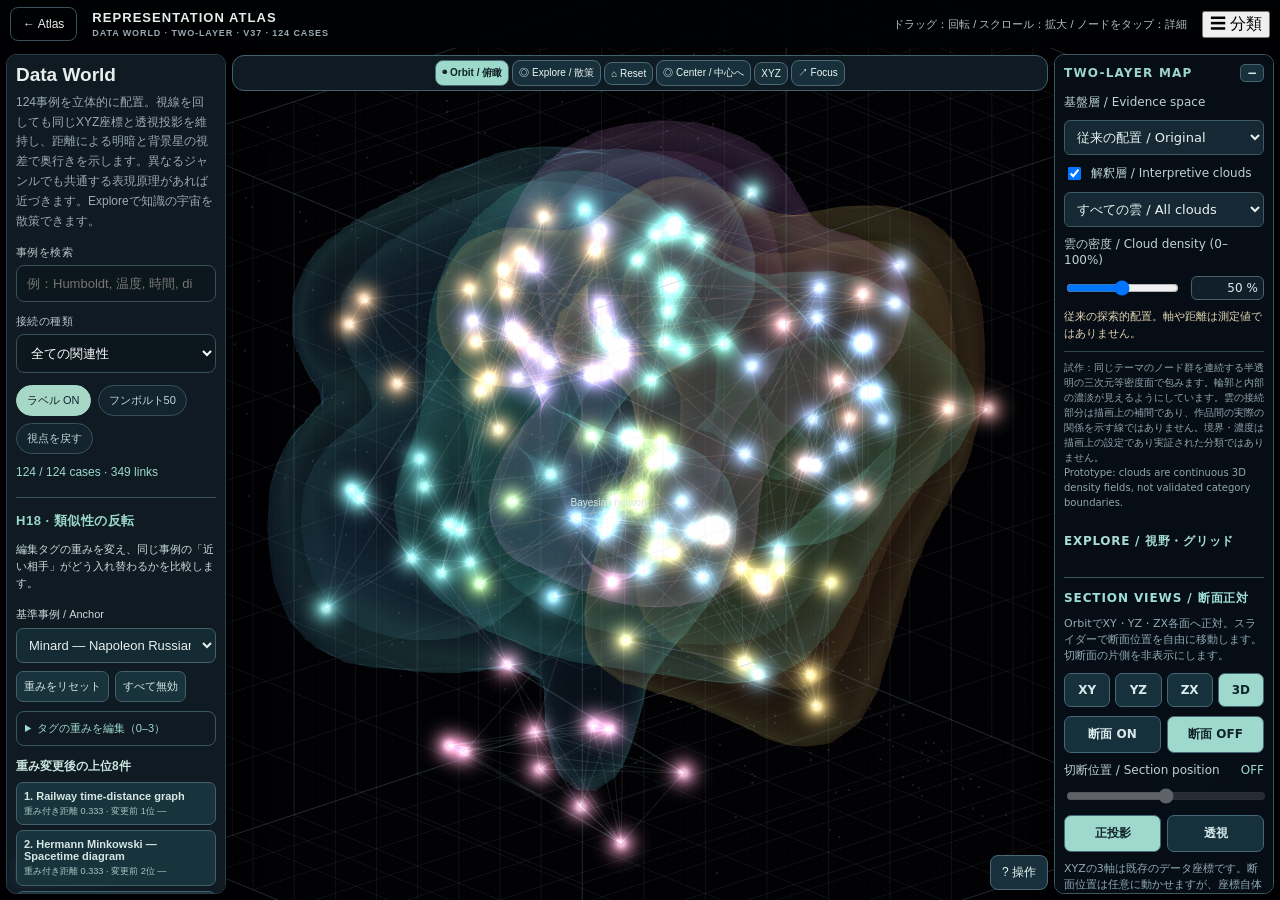
==== commit 37e3aa63: "Add files via upload" ====
--- a/graph.html
+++ b/graph.html
@@ -261,7 +261,21 @@
 }
 #raHelpButton{display:none;border:1px solid #4c6a73;background:#18303b;color:#e9f8f2;border-radius:8px;padding:8px 11px;font-size:12px}
 #raHelpText{background:#10232bf2;color:#e0efea;border:1px solid #3b5963;border-radius:9px;padding:10px;font-size:11px;line-height:1.5;box-shadow:0 8px 25px #000a}
-</style></head><body><section id="modelPanel" aria-label="Two-layer mapping controls"><div class="modelHead">TWO-LAYER MAP <button id="modelCollapse" aria-label="Toggle model panel">−</button></div><div id="modelControls"><label id="spaceLabel" for="spaceSelect">基盤層 / Evidence space</label><select id="spaceSelect"><option value="original">従来の配置 / Original</option><option value="evidence">技法タグの類似度 / Tag similarity (MDS)</option></select><label class="modelCheck"><input type="checkbox" id="cloudToggle" checked> 解釈層 / Interpretive clouds</label><select id="cloudSelect"><option value="all">すべての雲 / All clouds</option><option value="time">時間・変化 / Time</option><option value="relations">関係・構造 / Relations</option><option value="invisible">不可視・測定 / Invisible</option><option value="perception">知覚・変換 / Perception</option></select><label for="cloudAlpha">雲の密度 / Cloud density (0–100%)</label><div class="parameterRow"><input id="cloudAlpha" type="range" min="0" max="100" step="1" value="50"><span class="parameterNumber"><input id="cloudAlphaNumber" type="number" min="0" max="100" step="1" value="50" inputmode="numeric" aria-label="Cloud density percent">%</span></div><p id="modelInfo"></p><p class="modelNote">試作：同じテーマのノード群を連続する半透明の三次元等密度面で包みます。輪郭と内部の濃淡が見えるようにしています。雲の接続部分は描画上の補間であり、作品間の実際の関係を示す線ではありません。境界・濃度は描画上の設定であり実証された分類ではありません。<br>Prototype: clouds are continuous 3D density fields, not validated category boundaries.</p></div></section><canvas id="space" aria-label="124件の事例と関連性を表す回転可能な三次元グラフ"></canvas><div class="top"><a href="index.html" class="back">← Atlas</a><div class="brand">REPRESENTATION ATLAS<small>DATA WORLD · TWO-LAYER · V36 · 124 CASES</small></div><div class="grow"></div><span class="hint">ドラッグ：回転 / スクロール：拡大 / ノードをタップ：詳細</span><div class="atlas-lang" role="group" aria-label="Language / 言語"><button type="button" data-lang="ja" aria-pressed="true">日本語</button><button type="button" data-lang="en" aria-pressed="false">English</button></div><button id="mobileToggle" class="mobileToggle">☰ 分類</button></div><aside id="side" class="side"><h1>Data World</h1><p class="sub">124事例を立体的に配置。視線を回しても同じXYZ座標と透視投影を維持し、距離による明暗と背景星の視差で奥行きを示します。異なるジャンルでも共通する表現原理があれば近づきます。Exploreで知識の宇宙を散策できます。</p><label class="field" for="search">事例を検索</label><input id="search" class="search" type="search" placeholder="例：Humboldt, 温度, 時間, diagram"><label class="field" for="edgeMode">接続の種類</label><select id="edgeMode"><option value="all">全ての関連性</option><option value="mechanism">共通する表現原理</option><option value="humboldt">フンボルトの8系譜</option><option value="idea">建築アイデアでの組み合わせ</option><option value="genre">同一ジャンル（補助線）</option><option value="none">線を表示しない</option></select><div class="checks"><button id="labels" class="chip on">ラベル ON</button><button id="humboldt" class="chip">フンボルト50</button><button id="reset" class="chip">視点を戻す</button></div><div class="stat" id="stat">124 cases</div><div class="legend"><h2>10 GENRES / ジャンル</h2><div id="legend"></div></div><section class="semantics"><h2>空間の読み方 / Spatial semantics</h2><p><b>球体</b>＝探索領域の境界（地球・実測空間ではない）<br><b>点</b>＝個々の事例（124件）<br><b>色・星団</b>＝主要ジャンル（10分類）<br><b>線</b>＝共有する表現原理・フンボルト系譜・アイデア上の共起<br><b>距離</b>＝表現原理・研究系譜・アイデア上の共起から計算した探索用の相対距離。客観的な歴史的影響や因果関係を示すものではない</p></section><button id="export" class="action">ネットワークデータをJSON保存</button><p class="tiny">色＝ジャンル。位置＝関連性に基づく3D力学配置。近接は探索上の仮説であり、学術的な影響関係を証明しません。</p></aside><aside id="details" class="details"><button class="close" id="close">✕</button><div id="detailBody"></div></aside><div class="footer" id="footer">124事例 · 意味的な近接から生成した3Dネットワーク</div><div id="walkBar"><button id="orbitMode" class="on">◉ Orbit / 俯瞰</button><button id="walkMode">◎ Explore / 散策</button><button id="homeCam">⌂ Reset</button><button id="reframeCam" title="Look at the network center">◎ Center / 中心へ</button><button id="diagnosticToggle" title="3D distribution check">XYZ</button><button id="nearCam">↗ Focus</button></div><section id="orbitAnalysis" class="oaCollapsed" aria-label="Orbit analysis controls"><button type="button" id="oaToggle" aria-expanded="false" aria-controls="oaContent">⚙ Orbit 設定 <span id="oaChevron">▸</span></button><div id="oaContent"><div class="oaTitle" id="oaTitle">ORBIT · 俯瞰分析</div><div class="oaRow"><button id="oaFit">全体表示 / Fit</button><button id="oaXY">XY</button><button id="oaXZ">XZ</button><button id="oaYZ">YZ</button><button id="oaFree">3D</button></div><div class="oaRow"><span id="oaProjection">投影</span><button id="oaOrtho" class="on">正投影</button><button id="oaPerspective">透視投影</button></div><div class="oaRow"><label for="oaAxis" id="oaSectionLabel">断面 / Section</label><select id="oaAxis"><option value="none">OFF</option><option value="x">X</option><option value="y">Y</option><option value="z">Z</option></select><input id="oaSlice" type="range" min="-1000" max="1000" step="10" value="0" disabled><span id="oaSliceValue">—</span></div><div class="oaRow"><label for="oaGuides" id="oaGuidesLabel">座標ガイド</label><select id="oaGuides"><option value="grid" selected>100×100 Grid</option><option value="frame">外枠＋断面 / Frame + plane</option><option value="off">非表示 / Off</option></select></div><div class="oaSmall" id="oaInfo">Orbitは外側から俯瞰するモードです。内部への進入はExploreを使用してください。</div></div></section><div id="exploreGuides"><label for="exploreGuideSelect">グリッド / Grid</label><select id="exploreGuideSelect" aria-label="Explore grid display"><option value="grid">100×100 Grid</option><option value="frame">外枠 / Frame</option><option value="off">OFF</option></select></div><div id="fovControl"><label for="fovSlider"><span id="fovTitle">視野角 / Field of view</span><span class="parameterNumber"><input id="fovNumber" type="number" min="60" max="180" step="1" value="100" inputmode="numeric" aria-label="Explore horizontal field of view degrees">°</span></label><input id="fovSlider" type="range" min="60" max="180" step="1" value="100" aria-label="Explore horizontal field of view"><small id="fovNote">水平視野角 · 初期値100°</small></div><div id="crosshair">+</div><div id="xyzPanel"><strong>XYZ · 3D POSITION CHECK</strong><canvas id="xyzCanvas" width="540" height="196"></canvas><p>XY / XZ / YZ — independent projections of the same 124 case coordinates. These are not additional networks.</p><p id="visibleCount"></p></div><div id="walkHelp">WASD 移動 · Q/E 上下 · マウスドラッグ 見回す · Shift 加速 · ノードをクリックして詳細</div><div class="movePad" aria-label="Movement controls"><button data-move="forward">↑</button><button data-move="left">←</button><button data-move="back">↓</button><button data-move="right">→</button><button data-move="up">＋</button><button data-move="down">－</button></div><script src="i18n.js"></script><script>const DATA={"precedents":[{"id":"001","name":"Minard — Napoleon Russian campaign","name_ja":"Minard — Napoleon Russian campaign","period":"1869","creator":"要調査","category_id":"integration","mechanism_ids":["integration","temporalization","remapping"],"discipline":"要分類","medium":"要調査","inputs":"geography,army size,direction,time,temperature","transformation_rule":"Encode army size as route width and combine advance, retreat and temperature","new_knowledge":"Movement and loss become one spatial narrative","architectural_transfer":"動線の太さを利用人数や消費エネルギーに対応","original_note":"Minard — Napoleon Russian campaign：Encode army size as route width and combine advance, retreat and temperature。Movement and loss become one spatial narrative。","strengths":"","limitations":"","verification_status":"unverified","source_urls":[],"image_url":"","image_credit":"","image_rights":"","research_notes":"","image_search_query":"Minard Napoleon Russian campaign 1869 map","image_review":"automatic_candidate_not_verified","humboldt_number":17},{"id":"002","name":"Florence Nightingale — Polar area diagram","name_ja":"Florence Nightingale — Polar area diagram","period":"1858","creator":"要調査","category_id":"integration","mechanism_ids":["integration"],"discipline":"要分類","medium":"要調査","inputs":"months,causes of death","transformation_rule":"Encode monthly causes as colored radial areas","new_knowledge":"Seasonal patterns and causes can be compared","architectural_transfer":"季節と環境負荷を円環図へ","original_note":"Florence Nightingale — Polar area diagram：Encode monthly causes as colored radial areas。Seasonal patterns and causes can be compared。","strengths":"","limitations":"","verification_status":"unverified","source_urls":[],"image_url":"","image_credit":"","image_rights":"","research_notes":"","image_search_query":"Florence Nightingale diagram causes mortality","image_review":"automatic_candidate_not_verified","humboldt_number":18},{"id":"003","name":"John Snow — Cholera map","name_ja":"John Snow — Cholera map","period":"1854","creator":"要調査","category_id":"integration","mechanism_ids":["integration"],"discipline":"要分類","medium":"要調査","inputs":"death locations,water pumps","transformation_rule":"Plot deaths and pumps on street geography","new_knowledge":"Spatial concentration suggests a possible shared source","architectural_transfer":"空間と社会現象の相関","original_note":"John Snow — Cholera map：Plot deaths and pumps on street geography。Spatial concentration suggests a possible shared source。","strengths":"","limitations":"","verification_status":"unverified","source_urls":[],"image_url":"","image_credit":"","image_rights":"","research_notes":"","image_search_query":"John Snow cholera map 1854","image_review":"automatic_candidate_not_verified","humboldt_number":19},{"id":"004","name":"Charles Booth — London poverty maps","name_ja":"Charles Booth — London poverty maps","period":"1889–","creator":"要調査","category_id":"integration","mechanism_ids":["integration"],"discipline":"要分類","medium":"要調査","inputs":"streets,socioeconomic classifications","transformation_rule":"Color urban streets by observed social categories","new_knowledge":"Urban inequality gains spatial form","architectural_transfer":"不可視な社会的境界を描く","original_note":"Charles Booth — London poverty maps：Color urban streets by observed social categories。Urban inequality gains spatial form。","strengths":"","limitations":"","verification_status":"unverified","source_urls":[],"image_url":"","image_credit":"","image_rights":"","research_notes":"","image_search_query":"Charles Booth poverty map London","image_review":"automatic_candidate_not_verified"},{"id":"005","name":"Harry Beck — Underground map","name_ja":"Harry Beck — Underground map","period":"1933","creator":"要調査","category_id":"integration","mechanism_ids":["integration","network","remapping"],"discipline":"要分類","medium":"要調査","inputs":"stations,connections","transformation_rule":"Simplify geography into regular angles and topology","new_knowledge":"Navigation becomes easier than with literal geography","architectural_transfer":"接続性で平面図を変形","original_note":"Harry Beck — Underground map：Simplify geography into regular angles and topology。Navigation becomes easier than with literal geography。","strengths":"","limitations":"","verification_status":"unverified","source_urls":[],"image_url":"","image_credit":"","image_rights":"","research_notes":"","image_search_query":"Harry Beck London Underground map 1933","image_review":"automatic_candidate_not_verified"},{"id":"006","name":"Otto Neurath — ISOTYPE","name_ja":"Otto Neurath — ISOTYPE","period":"1920年代〜","creator":"要調査","category_id":"integration","mechanism_ids":["integration"],"discipline":"要分類","medium":"要調査","inputs":"statistical quantities","transformation_rule":"Repeat standardized pictograms to encode counts","new_knowledge":"Comparable quantities become legible without complex charts","architectural_transfer":"建築要素を共通の視覚単位で表す","original_note":"Otto Neurath — ISOTYPE：Repeat standardized pictograms to encode counts。Comparable quantities become legible without complex charts。","strengths":"","limitations":"","verification_status":"unverified","source_urls":[],"image_url":"","image_credit":"","image_rights":"","research_notes":"","image_search_query":"Isotype Otto Neurath chart","image_review":"automatic_candidate_not_verified","humboldt_number":22},{"id":"007","name":"W. E. B. Du Bois — Statistical graphics","name_ja":"W. E. B. Du Bois — Statistical graphics","period":"1900","creator":"要調査","category_id":"integration","mechanism_ids":["integration"],"discipline":"要分類","medium":"要調査","inputs":"population,education,occupation","transformation_rule":"Transform social statistics into geometric graphic compositions","new_knowledge":"Structural inequality becomes visible","architectural_transfer":"利用機会の偏りを描く","original_note":"W. E. B. Du Bois — Statistical graphics：Transform social statistics into geometric graphic compositions。Structural inequality becomes visible。","strengths":"","limitations":"","verification_status":"unverified","source_urls":[],"image_url":"","image_credit":"","image_rights":"","research_notes":"","image_search_query":"W E B Du Bois 1900 Paris exposition charts","image_review":"automatic_candidate_not_verified","humboldt_number":20},{"id":"008","name":"Jacques Bertin — Sémiologie graphique","name_ja":"Jacques Bertin — Sémiologie graphique","period":"1967","creator":"要調査","category_id":"integration","mechanism_ids":["integration"],"discipline":"要分類","medium":"要調査","inputs":"categorical and numerical variables","transformation_rule":"Systematize position,size,value,color,shape,orientation,texture","new_knowledge":"Visual encodings can be chosen intentionally","architectural_transfer":"線や面の意味の規則を与える","original_note":"Jacques Bertin — Sémiologie graphique：Systematize position,size,value,color,shape,orientation,texture。Visual encodings can be chosen intentionally。","strengths":"","limitations":"","verification_status":"unverified","source_urls":[],"image_url":"","image_credit":"","image_rights":"","research_notes":"","image_search_query":"Jacques Bertin semiology graphics","image_review":"automatic_candidate_not_verified","humboldt_number":23},{"id":"009","name":"Sankey diagram","name_ja":"Sankey diagram","period":"1898頃","creator":"要調査","category_id":"integration","mechanism_ids":["integration","network"],"discipline":"要分類","medium":"要調査","inputs":"energy or material flows","transformation_rule":"Make link widths proportional to flow quantities","new_knowledge":"Losses and splits become visible","architectural_transfer":"熱水人資源の流れを可視化","original_note":"Sankey diagram：Make link widths proportional to flow quantities。Losses and splits become visible。","strengths":"","limitations":"","verification_status":"unverified","source_urls":[],"image_url":"","image_credit":"","image_rights":"","research_notes":"","image_search_query":"Sankey diagram steam engine 1898","image_review":"automatic_candidate_not_verified","humboldt_number":21},{"id":"010","name":"Alluvial diagram","name_ja":"Alluvial diagram","period":"要調査","creator":"要調査","category_id":"integration","mechanism_ids":["integration"],"discipline":"要分類","medium":"要調査","inputs":"categories over time","transformation_rule":"Connect category blocks across successive stages with bands","new_knowledge":"Transitions and composition change become visible","architectural_transfer":"用途や利用者の変遷を表す","original_note":"Alluvial diagram：Connect category blocks across successive stages with bands。Transitions and composition change become visible。","strengths":"","limitations":"","verification_status":"unverified","source_urls":[],"image_url":"","image_credit":"","image_rights":"","research_notes":"","image_search_query":"Alluvial diagram diagram","image_review":"automatic_candidate_not_verified"},{"id":"011","name":"Étienne-Jules Marey — Chronophotography","name_ja":"Étienne-Jules Marey — Chronophotography","period":"1880年代","creator":"要調査","category_id":"time","mechanism_ids":["temporalization","trace"],"discipline":"要分類","medium":"要調査","inputs":"motion,successive instants","transformation_rule":"Superimpose temporal samples in one frame","new_knowledge":"Movement becomes a spatial trace","architectural_transfer":"身体の変化を断面にする","original_note":"Étienne-Jules Marey — Chronophotography：Superimpose temporal samples in one frame。Movement becomes a spatial trace。","strengths":"","limitations":"","verification_status":"unverified","source_urls":[],"image_url":"","image_credit":"","image_rights":"","research_notes":"","image_search_query":"Etienne Jules Marey chronophotography walking","image_review":"automatic_candidate_not_verified"},{"id":"012","name":"Eadweard Muybridge — Motion sequences","name_ja":"Eadweard Muybridge — Motion sequences","period":"1878〜","creator":"要調査","category_id":"time","mechanism_ids":["temporalization"],"discipline":"要分類","medium":"要調査","inputs":"rapid animal motion","transformation_rule":"Split motion into successive photographic frames","new_knowledge":"Previously invisible phases of movement become comparable","architectural_transfer":"使用行為を時間的に分解","original_note":"Eadweard Muybridge — Motion sequences：Split motion into successive photographic frames。Previously invisible phases of movement become comparable。","strengths":"","limitations":"","verification_status":"unverified","source_urls":[],"image_url":"","image_credit":"","image_rights":"","research_notes":"","image_search_query":"Muybridge horse in motion","image_review":"automatic_candidate_not_verified"},{"id":"013","name":"Railway time-distance graph","name_ja":"Railway time-distance graph","period":"19世紀","creator":"要調査","category_id":"time","mechanism_ids":["temporalization","remapping"],"discipline":"要分類","medium":"要調査","inputs":"train position,time","transformation_rule":"Plot distance against time as trajectories","new_knowledge":"Speed and meetings become line slopes and intersections","architectural_transfer":"出会いや滞留を交点として描く","original_note":"Railway time-distance graph：Plot distance against time as trajectories。Speed and meetings become line slopes and intersections。","strengths":"","limitations":"","verification_status":"unverified","source_urls":[],"image_url":"","image_credit":"","image_rights":"","research_notes":"","image_search_query":"train timetable time distance graph","image_review":"automatic_candidate_not_verified"},{"id":"014","name":"Hermann Minkowski — Spacetime diagram","name_ja":"Hermann Minkowski — Spacetime diagram","period":"1908","creator":"要調査","category_id":"time","mechanism_ids":["temporalization","remapping"],"discipline":"要分類","medium":"要調査","inputs":"space,time,events","transformation_rule":"Represent object histories as worldlines in spacetime","new_knowledge":"Temporal and spatial relations can be compared","architectural_transfer":"建築内の移動を時空間的に捉える","original_note":"Hermann Minkowski — Spacetime diagram：Represent object histories as worldlines in spacetime。Temporal and spatial relations can be compared。","strengths":"","limitations":"","verification_status":"unverified","source_urls":[],"image_url":"","image_credit":"","image_rights":"","research_notes":"","image_search_query":"Minkowski spacetime diagram","image_review":"automatic_candidate_not_verified"},{"id":"015","name":"Henri Bergson — Duration","name_ja":"Henri Bergson — Duration","period":"1889〜","creator":"要調査","category_id":"time","mechanism_ids":["temporalization"],"discipline":"要分類","medium":"要調査","inputs":"lived time","transformation_rule":"Distinguish qualitative duration from homogeneous clock time","new_knowledge":"Experience need not be reduced to metric time","architectural_transfer":"体感時間で変形する平面図","original_note":"Henri Bergson — Duration：Distinguish qualitative duration from homogeneous clock time。Experience need not be reduced to metric time。","strengths":"","limitations":"","verification_status":"unverified","source_urls":[],"image_url":"","image_credit":"","image_rights":"","research_notes":"","image_search_query":"Henri Bergson   Duration diagram","image_review":"automatic_candidate_not_verified"},{"id":"016","name":"Gilles Deleuze — Time-image","name_ja":"Gilles Deleuze — Time-image","period":"1985","creator":"要調査","category_id":"time","mechanism_ids":["temporalization"],"discipline":"要分類","medium":"要調査","inputs":"cinematic time,images","transformation_rule":"Conceptualize time directly rather than only through movement","new_knowledge":"Temporal experience becomes an independent analytic dimension","architectural_transfer":"記憶や時間の重層を含むパース","original_note":"Gilles Deleuze — Time-image：Conceptualize time directly rather than only through movement。Temporal experience becomes an independent analytic dimension。","strengths":"","limitations":"","verification_status":"unverified","source_urls":[],"image_url":"","image_credit":"","image_rights":"","research_notes":"","image_search_query":"Gilles Deleuze   Time image diagram","image_review":"automatic_candidate_not_verified"},{"id":"017","name":"Christian Marclay — The Clock","name_ja":"Christian Marclay — The Clock","period":"2010","creator":"要調査","category_id":"time","mechanism_ids":["temporalization"],"discipline":"要分類","medium":"要調査","inputs":"film excerpts,clock times","transformation_rule":"Synchronize cinematic clock scenes with actual time","new_knowledge":"Represented and lived time coincide","architectural_transfer":"現実時間と表象時間を同期","original_note":"Christian Marclay — The Clock：Synchronize cinematic clock scenes with actual time。Represented and lived time coincide。","strengths":"","limitations":"","verification_status":"unverified","source_urls":[],"image_url":"","image_credit":"","image_rights":"","research_notes":"","image_search_query":"Christian Marclay The Clock installation","image_review":"automatic_candidate_not_verified"},{"id":"018","name":"Hiroshi Sugimoto — Theaters","name_ja":"Hiroshi Sugimoto — Theaters","period":"1970年代〜","creator":"要調査","category_id":"time","mechanism_ids":["temporalization","trace"],"discipline":"要分類","medium":"要調査","inputs":"film duration,light","transformation_rule":"Expose a single photograph for an entire film","new_knowledge":"Duration condenses into a single image","architectural_transfer":"長時間の出来事を一枚に蓄積","original_note":"Hiroshi Sugimoto — Theaters：Expose a single photograph for an entire film。Duration condenses into a single image。","strengths":"","limitations":"","verification_status":"unverified","source_urls":[],"image_url":"","image_credit":"","image_rights":"","research_notes":"","image_search_query":"Hiroshi Sugimoto Theaters photograph","image_review":"automatic_candidate_not_verified"},{"id":"019","name":"Harold Edgerton — Stroboscopic photography","name_ja":"Harold Edgerton — Stroboscopic photography","period":"要調査","creator":"要調査","category_id":"time","mechanism_ids":["temporalization"],"discipline":"要分類","medium":"要調査","inputs":"fast movement","transformation_rule":"Use timed flashes to isolate phases of motion","new_knowledge":"High-speed action becomes analyzable","architectural_transfer":"瞬間的現象を描く","original_note":"Harold Edgerton — Stroboscopic photography：Use timed flashes to isolate phases of motion。High-speed action becomes analyzable。","strengths":"","limitations":"","verification_status":"unverified","source_urls":[],"image_url":"","image_credit":"","image_rights":"","research_notes":"","image_search_query":"Harold Edgerton milk drop photograph","image_review":"automatic_candidate_not_verified"},{"id":"020","name":"Hovmöller diagram","name_ja":"Hovmöller diagram","period":"要調査","creator":"要調査","category_id":"time","mechanism_ids":["temporalization"],"discipline":"要分類","medium":"要調査","inputs":"space,time,field value","transformation_rule":"Plot one spatial coordinate against time","new_knowledge":"Propagation and movement appear as bands","architectural_transfer":"日照風騒音の伝播を描く","original_note":"Hovmöller diagram：Plot one spatial coordinate against time。Propagation and movement appear as bands。","strengths":"","limitations":"","verification_status":"unverified","source_urls":[],"image_url":"","image_credit":"","image_rights":"","research_notes":"","image_search_query":"Hovm ller diagram diagram","image_review":"automatic_candidate_not_verified"},{"id":"021","name":"Buckminster Fuller — Dymaxion Map","name_ja":"Buckminster Fuller — Dymaxion Map","period":"1943","creator":"要調査","category_id":"geometry","mechanism_ids":["remapping","multiscale"],"discipline":"要分類","medium":"要調査","inputs":"global geography","transformation_rule":"Project the globe onto an unfolded polyhedron","new_knowledge":"World adjacency can be seen with different interruptions","architectural_transfer":"外皮展開と隣接の再解釈","original_note":"Buckminster Fuller — Dymaxion Map：Project the globe onto an unfolded polyhedron。World adjacency can be seen with different interruptions。","strengths":"","limitations":"","verification_status":"unverified","source_urls":[],"image_url":"","image_credit":"","image_rights":"","research_notes":"","image_search_query":"Dymaxion map Buckminster Fuller","image_review":"automatic_candidate_not_verified","humboldt_number":45},{"id":"022","name":"Kevin Lynch — The Image of the City","name_ja":"Kevin Lynch — The Image of the City","period":"1960","creator":"要調査","category_id":"geometry","mechanism_ids":["remapping"],"discipline":"要分類","medium":"要調査","inputs":"urban perception","transformation_rule":"Analyze paths,edges,districts,nodes,landmarks","new_knowledge":"Mental structure of a city becomes describable","architectural_transfer":"記憶される空間構造を描く","original_note":"Kevin Lynch — The Image of the City：Analyze paths,edges,districts,nodes,landmarks。Mental structure of a city becomes describable。","strengths":"","limitations":"","verification_status":"unverified","source_urls":[],"image_url":"","image_credit":"","image_rights":"","research_notes":"","image_search_query":"Kevin Lynch Image of the City map","image_review":"automatic_candidate_not_verified","humboldt_number":46},{"id":"023","name":"Bill Hillier and Julienne Hanson — Space Syntax","name_ja":"Bill Hillier and Julienne Hanson — Space Syntax","period":"1984","creator":"要調査","category_id":"geometry","mechanism_ids":["remapping","network"],"discipline":"要分類","medium":"要調査","inputs":"spatial connections","transformation_rule":"Model spatial depth,connectivity and integration","new_knowledge":"Relational structure can be quantified","architectural_transfer":"接続性で平面図を再構成","original_note":"Bill Hillier and Julienne Hanson — Space Syntax：Model spatial depth,connectivity and integration。Relational structure can be quantified。","strengths":"","limitations":"","verification_status":"unverified","source_urls":[],"image_url":"","image_credit":"","image_rights":"","research_notes":"","image_search_query":"Space syntax axial map","image_review":"automatic_candidate_not_verified"},{"id":"024","name":"Isovist","name_ja":"Isovist","period":"要調査","creator":"要調査","category_id":"geometry","mechanism_ids":["remapping"],"discipline":"要分類","medium":"要調査","inputs":"visibility from a viewpoint","transformation_rule":"Compute visible region as geometry","new_knowledge":"Visual reach and occlusion become measurable","architectural_transfer":"視覚的な広がりを形にする","original_note":"Isovist：Compute visible region as geometry。Visual reach and occlusion become measurable。","strengths":"","limitations":"","verification_status":"unverified","source_urls":[],"image_url":"","image_credit":"","image_rights":"","research_notes":"","image_search_query":"Isovist diagram","image_review":"automatic_candidate_not_verified"},{"id":"025","name":"Voronoi diagram","name_ja":"Voronoi diagram","period":"要調査","creator":"要調査","category_id":"geometry","mechanism_ids":["remapping"],"discipline":"要分類","medium":"要調査","inputs":"seed locations,distance","transformation_rule":"Partition space by nearest seed","new_knowledge":"Zones of proximity become explicit","architectural_transfer":"活動圏や支配領域を描く","original_note":"Voronoi diagram：Partition space by nearest seed。Zones of proximity become explicit。","strengths":"","limitations":"","verification_status":"unverified","source_urls":[],"image_url":"","image_credit":"","image_rights":"","research_notes":"","image_search_query":"Voronoi diagram","image_review":"automatic_candidate_not_verified"},{"id":"026","name":"Delaunay triangulation","name_ja":"Delaunay triangulation","period":"要調査","creator":"要調査","category_id":"geometry","mechanism_ids":["remapping"],"discipline":"要分類","medium":"要調査","inputs":"point positions","transformation_rule":"Connect neighboring points into triangles","new_knowledge":"Local adjacency becomes a network","architectural_transfer":"柱人設備の関係を描く","original_note":"Delaunay triangulation：Connect neighboring points into triangles。Local adjacency becomes a network。","strengths":"","limitations":"","verification_status":"unverified","source_urls":[],"image_url":"","image_credit":"","image_rights":"","research_notes":"","image_search_query":"Delaunay triangulation diagram","image_review":"automatic_candidate_not_verified"},{"id":"027","name":"Cartogram","name_ja":"Cartogram","period":"要調査","creator":"要調査","category_id":"geometry","mechanism_ids":["remapping","integration"],"discipline":"要分類","medium":"要調査","inputs":"geography,statistical weights","transformation_rule":"Distort area or distance by nongeographic magnitude","new_knowledge":"Importance replaces literal size","architectural_transfer":"利用頻度で建築を変形","original_note":"Cartogram：Distort area or distance by nongeographic magnitude。Importance replaces literal size。","strengths":"","limitations":"","verification_status":"unverified","source_urls":[],"image_url":"","image_credit":"","image_rights":"","research_notes":"","image_search_query":"population cartogram","image_review":"automatic_candidate_not_verified"},{"id":"028","name":"Conformal mapping","name_ja":"Conformal mapping","period":"要調査","creator":"要調査","category_id":"geometry","mechanism_ids":["remapping"],"discipline":"要分類","medium":"要調査","inputs":"curved geometry","transformation_rule":"Transform geometry while preserving local angles","new_knowledge":"Curved surfaces can be reparameterized","architectural_transfer":"曲面建築の別座標表現","original_note":"Conformal mapping：Transform geometry while preserving local angles。Curved surfaces can be reparameterized。","strengths":"","limitations":"","verification_status":"unverified","source_urls":[],"image_url":"","image_credit":"","image_rights":"","research_notes":"","image_search_query":"Conformal mapping diagram","image_review":"automatic_candidate_not_verified"},{"id":"029","name":"Medial axis / skeletonization","name_ja":"Medial axis / skeletonization","period":"要調査","creator":"要調査","category_id":"geometry","mechanism_ids":["remapping"],"discipline":"要分類","medium":"要調査","inputs":"shape boundaries","transformation_rule":"Reduce regions to central skeletal lines","new_knowledge":"Underlying spatial branching becomes legible","architectural_transfer":"余白や通路の骨格抽出","original_note":"Medial axis / skeletonization：Reduce regions to central skeletal lines。Underlying spatial branching becomes legible。","strengths":"","limitations":"","verification_status":"unverified","source_urls":[],"image_url":"","image_credit":"","image_rights":"","research_notes":"","image_search_query":"Medial axis   skeletonization diagram","image_review":"automatic_candidate_not_verified"},{"id":"030","name":"Persistent homology","name_ja":"Persistent homology","period":"要調査","creator":"要調査","category_id":"geometry","mechanism_ids":["remapping","multiscale"],"discipline":"要分類","medium":"要調査","inputs":"point sets,scale","transformation_rule":"Track connected components and holes across scales","new_knowledge":"Stable topological features emerge","architectural_transfer":"開放性と分断を多尺度で検討","original_note":"Persistent homology：Track connected components and holes across scales。Stable topological features emerge。","strengths":"","limitations":"","verification_status":"unverified","source_urls":[],"image_url":"","image_credit":"","image_rights":"","research_notes":"","image_search_query":"Persistent homology diagram","image_review":"automatic_candidate_not_verified"},{"id":"031","name":"Ernst Chladni — Chladni figures","name_ja":"Ernst Chladni — Chladni figures","period":"18世紀末","creator":"要調査","category_id":"invisible","mechanism_ids":["field","trace"],"discipline":"要分類","medium":"要調査","inputs":"plate vibrations,sand","transformation_rule":"Use sand to reveal vibrational nodal lines","new_knowledge":"Invisible vibration modes form patterns","architectural_transfer":"音響と形態を接続","original_note":"Ernst Chladni — Chladni figures：Use sand to reveal vibrational nodal lines。Invisible vibration modes form patterns。","strengths":"","limitations":"","verification_status":"unverified","source_urls":[],"image_url":"","image_credit":"","image_rights":"","research_notes":"","image_search_query":"Chladni figures sand vibration","image_review":"automatic_candidate_not_verified","humboldt_number":31},{"id":"032","name":"Schlieren photography","name_ja":"Schlieren photography","period":"要調査","creator":"要調査","category_id":"invisible","mechanism_ids":["field"],"discipline":"要分類","medium":"要調査","inputs":"air density gradients,light","transformation_rule":"Image optical deflection caused by density changes","new_knowledge":"Airflow and heat plumes become visible","architectural_transfer":"温熱環境を空間像にする","original_note":"Schlieren photography：Image optical deflection caused by density changes。Airflow and heat plumes become visible。","strengths":"","limitations":"","verification_status":"unverified","source_urls":[],"image_url":"","image_credit":"","image_rights":"","research_notes":"","image_search_query":"Schlieren photography convection","image_review":"automatic_candidate_not_verified","humboldt_number":32},{"id":"033","name":"Michael Faraday — Magnetic field lines","name_ja":"Michael Faraday — Magnetic field lines","period":"要調査","creator":"要調査","category_id":"invisible","mechanism_ids":["field","network"],"discipline":"要分類","medium":"要調査","inputs":"magnetic forces","transformation_rule":"Represent a field using continuous directional lines","new_knowledge":"Invisible force becomes spatial structure","architectural_transfer":"視線音気流の力線表現","original_note":"Michael Faraday — Magnetic field lines：Represent a field using continuous directional lines。Invisible force becomes spatial structure。","strengths":"","limitations":"","verification_status":"unverified","source_urls":[],"image_url":"","image_credit":"","image_rights":"","research_notes":"","image_search_query":"magnetic field iron filings","image_review":"automatic_candidate_not_verified","humboldt_number":30},{"id":"034","name":"Cloud chamber","name_ja":"Cloud chamber","period":"要調査","creator":"要調査","category_id":"invisible","mechanism_ids":["field"],"discipline":"要分類","medium":"要調査","inputs":"charged particle passage","transformation_rule":"Make particle tracks visible through condensation","new_knowledge":"Transient invisible trajectories are recorded","architectural_transfer":"通過の痕跡を描く","original_note":"Cloud chamber：Make particle tracks visible through condensation。Transient invisible trajectories are recorded。","strengths":"","limitations":"","verification_status":"unverified","source_urls":[],"image_url":"","image_credit":"","image_rights":"","research_notes":"","image_search_query":"cloud chamber particle tracks","image_review":"automatic_candidate_not_verified"},{"id":"035","name":"Particle image velocimetry","name_ja":"Particle image velocimetry","period":"要調査","creator":"要調査","category_id":"invisible","mechanism_ids":["field"],"discipline":"要分類","medium":"要調査","inputs":"particle displacement,fluid","transformation_rule":"Infer vector velocity fields from tracer motion","new_knowledge":"Flow structure becomes measurable","architectural_transfer":"空気や人流をベクトル場へ","original_note":"Particle image velocimetry：Infer vector velocity fields from tracer motion。Flow structure becomes measurable。","strengths":"","limitations":"","verification_status":"unverified","source_urls":[],"image_url":"","image_credit":"","image_rights":"","research_notes":"","image_search_query":"Particle image velocimetry diagram","image_review":"automatic_candidate_not_verified","humboldt_number":34},{"id":"036","name":"Thermography","name_ja":"Thermography","period":"要調査","creator":"要調査","category_id":"invisible","mechanism_ids":["field"],"discipline":"要分類","medium":"要調査","inputs":"infrared radiation","transformation_rule":"Convert radiation into apparent thermal images","new_knowledge":"Thermal differences become spatially legible","architectural_transfer":"外皮の熱性能図","original_note":"Thermography：Convert radiation into apparent thermal images。Thermal differences become spatially legible。","strengths":"","limitations":"","verification_status":"unverified","source_urls":[],"image_url":"","image_credit":"","image_rights":"","research_notes":"","image_search_query":"infrared thermography building","image_review":"automatic_candidate_not_verified","humboldt_number":33},{"id":"037","name":"Spectrogram","name_ja":"Spectrogram","period":"要調査","creator":"要調査","category_id":"invisible","mechanism_ids":["field"],"discipline":"要分類","medium":"要調査","inputs":"sound,time,frequency","transformation_rule":"Decompose sound by time and frequency","new_knowledge":"Acoustic structure becomes visible","architectural_transfer":"音環境の時間空間表現","original_note":"Spectrogram：Decompose sound by time and frequency。Acoustic structure becomes visible。","strengths":"","limitations":"","verification_status":"unverified","source_urls":[],"image_url":"","image_credit":"","image_rights":"","research_notes":"","image_search_query":"spectrogram sound","image_review":"automatic_candidate_not_verified","humboldt_number":35},{"id":"038","name":"Seismogram","name_ja":"Seismogram","period":"要調査","creator":"要調査","category_id":"invisible","mechanism_ids":["field"],"discipline":"要分類","medium":"要調査","inputs":"ground vibration,time","transformation_rule":"Record movement as time series","new_knowledge":"Small oscillations become analyzable","architectural_transfer":"微細な建築運動を表す","original_note":"Seismogram：Record movement as time series。Small oscillations become analyzable。","strengths":"","limitations":"","verification_status":"unverified","source_urls":[],"image_url":"","image_credit":"","image_rights":"","research_notes":"","image_search_query":"Seismogram diagram","image_review":"automatic_candidate_not_verified"},{"id":"039","name":"EEG topographic mapping","name_ja":"EEG topographic mapping","period":"要調査","creator":"要調査","category_id":"invisible","mechanism_ids":["field"],"discipline":"要分類","medium":"要調査","inputs":"electrode potentials","transformation_rule":"Interpolate scalp voltage distribution","new_knowledge":"Spatial patterns in recordings become visible","architectural_transfer":"空間体験と生理反応を比較","original_note":"EEG topographic mapping：Interpolate scalp voltage distribution。Spatial patterns in recordings become visible。","strengths":"","limitations":"","verification_status":"unverified","source_urls":[],"image_url":"","image_credit":"","image_rights":"","research_notes":"","image_search_query":"EEG topographic mapping diagram","image_review":"automatic_candidate_not_verified"},{"id":"040","name":"Cosmic microwave background map","name_ja":"Cosmic microwave background map","period":"要調査","creator":"要調査","category_id":"invisible","mechanism_ids":["field"],"discipline":"要分類","medium":"要調査","inputs":"microwave temperature anisotropy","transformation_rule":"Project tiny sky temperature variations","new_knowledge":"Large-scale cosmic patterns emerge","architectural_transfer":"微小差を増幅して全体を理解","original_note":"Cosmic microwave background map：Project tiny sky temperature variations。Large-scale cosmic patterns emerge。","strengths":"","limitations":"","verification_status":"unverified","source_urls":[],"image_url":"","image_credit":"","image_rights":"","research_notes":"","image_search_query":"cosmic microwave background map","image_review":"automatic_candidate_not_verified"},{"id":"041","name":"Santiago Ramón y Cajal — Neuron drawings","name_ja":"Santiago Ramón y Cajal — Neuron drawings","period":"要調査","creator":"要調査","category_id":"networks","mechanism_ids":["network"],"discipline":"要分類","medium":"要調査","inputs":"microscopic neural forms","transformation_rule":"Translate observations into detailed line drawings","new_knowledge":"Neural morphology and connection patterns become intelligible","architectural_transfer":"建築を関係ネットワークとして描く","original_note":"Santiago Ramón y Cajal — Neuron drawings：Translate observations into detailed line drawings。Neural morphology and connection patterns become intelligible。","strengths":"","limitations":"","verification_status":"unverified","source_urls":[],"image_url":"","image_credit":"","image_rights":"","research_notes":"","image_search_query":"Ramon y Cajal neuron drawing","image_review":"automatic_candidate_not_verified","humboldt_number":41},{"id":"042","name":"Mark Lombardi — Narrative Structures","name_ja":"Mark Lombardi — Narrative Structures","period":"1990年代","creator":"要調査","category_id":"networks","mechanism_ids":["network"],"discipline":"要分類","medium":"要調査","inputs":"people,organizations,money","transformation_rule":"Connect actors and transactions as graph drawings","new_knowledge":"Complex power and finance relationships become legible","architectural_transfer":"人資金制度資材のネットワーク","original_note":"Mark Lombardi — Narrative Structures：Connect actors and transactions as graph drawings。Complex power and finance relationships become legible。","strengths":"","limitations":"","verification_status":"unverified","source_urls":[],"image_url":"","image_credit":"","image_rights":"","research_notes":"","image_search_query":"Mark Lombardi network drawing","image_review":"automatic_candidate_not_verified","humboldt_number":42},{"id":"043","name":"Richard Feynman — Feynman diagrams","name_ja":"Richard Feynman — Feynman diagrams","period":"要調査","creator":"要調査","category_id":"networks","mechanism_ids":["network","instruction"],"discipline":"要分類","medium":"要調査","inputs":"particle interactions","transformation_rule":"Encode interaction terms as lines and vertices","new_knowledge":"Complex calculations gain compact visual notation","architectural_transfer":"出来事の相互作用を図面化","original_note":"Richard Feynman — Feynman diagrams：Encode interaction terms as lines and vertices。Complex calculations gain compact visual notation。","strengths":"","limitations":"","verification_status":"unverified","source_urls":[],"image_url":"","image_credit":"","image_rights":"","research_notes":"","image_search_query":"Feynman diagram","image_review":"automatic_candidate_not_verified"},{"id":"044","name":"Phylogenetic tree","name_ja":"Phylogenetic tree","period":"要調査","creator":"要調査","category_id":"networks","mechanism_ids":["network"],"discipline":"要分類","medium":"要調査","inputs":"evolutionary relationships","transformation_rule":"Show descent and divergence as branching","new_knowledge":"Shared ancestry becomes legible","architectural_transfer":"設計案の派生を表す","original_note":"Phylogenetic tree：Show descent and divergence as branching。Shared ancestry becomes legible。","strengths":"","limitations":"","verification_status":"unverified","source_urls":[],"image_url":"","image_credit":"","image_rights":"","research_notes":"","image_search_query":"phylogenetic tree","image_review":"automatic_candidate_not_verified","humboldt_number":44},{"id":"045","name":"Food web","name_ja":"Food web","period":"要調査","creator":"要調査","category_id":"networks","mechanism_ids":["network"],"discipline":"要分類","medium":"要調査","inputs":"ecological feeding relations","transformation_rule":"Connect species through trophic links","new_knowledge":"Interdependence becomes visible","architectural_transfer":"資源の相互依存関係","original_note":"Food web：Connect species through trophic links。Interdependence becomes visible。","strengths":"","limitations":"","verification_status":"unverified","source_urls":[],"image_url":"","image_credit":"","image_rights":"","research_notes":"","image_search_query":"Food web diagram","image_review":"automatic_candidate_not_verified","humboldt_number":43},{"id":"046","name":"Dependency graph","name_ja":"Dependency graph","period":"要調査","creator":"要調査","category_id":"networks","mechanism_ids":["network"],"discipline":"要分類","medium":"要調査","inputs":"tasks,dependencies","transformation_rule":"Use directed links to encode prerequisites","new_knowledge":"Critical dependencies become visible","architectural_transfer":"施工運用変更の連鎖","original_note":"Dependency graph：Use directed links to encode prerequisites。Critical dependencies become visible。","strengths":"","limitations":"","verification_status":"unverified","source_urls":[],"image_url":"","image_credit":"","image_rights":"","research_notes":"","image_search_query":"Dependency graph diagram","image_review":"automatic_candidate_not_verified"},{"id":"047","name":"Chord diagram","name_ja":"Chord diagram","period":"要調査","creator":"要調査","category_id":"networks","mechanism_ids":["network"],"discipline":"要分類","medium":"要調査","inputs":"inter-category flows","transformation_rule":"Connect categories around a circle with ribbons","new_knowledge":"Reciprocal exchange becomes comparable","architectural_transfer":"諸室間の往来を描く","original_note":"Chord diagram：Connect categories around a circle with ribbons。Reciprocal exchange becomes comparable。","strengths":"","limitations":"","verification_status":"unverified","source_urls":[],"image_url":"","image_credit":"","image_rights":"","research_notes":"","image_search_query":"chord diagram","image_review":"automatic_candidate_not_verified"},{"id":"048","name":"Adjacency matrix","name_ja":"Adjacency matrix","period":"要調査","creator":"要調査","category_id":"networks","mechanism_ids":["network"],"discipline":"要分類","medium":"要調査","inputs":"network connections","transformation_rule":"Encode edges as cells in a matrix","new_knowledge":"Connectivity can be compared independently of layout","architectural_transfer":"室同士の関係を配置前に検討","original_note":"Adjacency matrix：Encode edges as cells in a matrix。Connectivity can be compared independently of layout。","strengths":"","limitations":"","verification_status":"unverified","source_urls":[],"image_url":"","image_credit":"","image_rights":"","research_notes":"","image_search_query":"Adjacency matrix diagram","image_review":"automatic_candidate_not_verified"},{"id":"049","name":"Hypergraph","name_ja":"Hypergraph","period":"要調査","creator":"要調査","category_id":"networks","mechanism_ids":["network"],"discipline":"要分類","medium":"要調査","inputs":"multiway relationships","transformation_rule":"Represent one relationship among several nodes","new_knowledge":"Group interactions cannot be reduced to pairwise links","architectural_transfer":"複数の活動の共有関係","original_note":"Hypergraph：Represent one relationship among several nodes。Group interactions cannot be reduced to pairwise links。","strengths":"","limitations":"","verification_status":"unverified","source_urls":[],"image_url":"","image_credit":"","image_rights":"","research_notes":"","image_search_query":"Hypergraph diagram","image_review":"automatic_candidate_not_verified"},{"id":"050","name":"Knowledge graph","name_ja":"Knowledge graph","period":"要調査","creator":"要調査","category_id":"networks","mechanism_ids":["network"],"discipline":"要分類","medium":"要調査","inputs":"entities,semantic relations","transformation_rule":"Connect typed entities with labeled relations","new_knowledge":"Cross-domain knowledge becomes navigable","architectural_transfer":"空間素材社会的意味の接続","original_note":"Knowledge graph：Connect typed entities with labeled relations。Cross-domain knowledge becomes navigable。","strengths":"","limitations":"","verification_status":"unverified","source_urls":[],"image_url":"","image_credit":"","image_rights":"","research_notes":"","image_search_query":"Knowledge graph diagram","image_review":"automatic_candidate_not_verified"},{"id":"051","name":"Charles and Ray Eames — Powers of Ten","name_ja":"Charles and Ray Eames — Powers of Ten","period":"1977","creator":"要調査","category_id":"scale","mechanism_ids":["multiscale","remapping"],"discipline":"要分類","medium":"要調査","inputs":"scale,physical world","transformation_rule":"Zoom through powers of ten","new_knowledge":"Micro and macro phenomena form a continuous narrative","architectural_transfer":"ディテールから都市へ連続する図面","original_note":"Charles and Ray Eames — Powers of Ten：Zoom through powers of ten。Micro and macro phenomena form a continuous narrative。","strengths":"","limitations":"","verification_status":"unverified","source_urls":[],"image_url":"","image_credit":"","image_rights":"","research_notes":"","image_search_query":"Powers of Ten Eames film","image_review":"automatic_candidate_not_verified"},{"id":"052","name":"Benoit Mandelbrot — Fractal geometry","name_ja":"Benoit Mandelbrot — Fractal geometry","period":"要調査","creator":"要調査","category_id":"scale","mechanism_ids":["multiscale"],"discipline":"要分類","medium":"要調査","inputs":"self-similar patterns","transformation_rule":"Describe complexity through recursive scale relations","new_knowledge":"Cross-scale structure becomes intelligible","architectural_transfer":"複数スケールの構成規則","original_note":"Benoit Mandelbrot — Fractal geometry：Describe complexity through recursive scale relations。Cross-scale structure becomes intelligible。","strengths":"","limitations":"","verification_status":"unverified","source_urls":[],"image_url":"","image_credit":"","image_rights":"","research_notes":"","image_search_query":"Mandelbrot set","image_review":"automatic_candidate_not_verified"},{"id":"053","name":"Hilbert curve","name_ja":"Hilbert curve","period":"要調査","creator":"要調査","category_id":"scale","mechanism_ids":["multiscale"],"discipline":"要分類","medium":"要調査","inputs":"one-dimensional order,plane","transformation_rule":"Recursively map a line across a square","new_knowledge":"Linear order can cover a two-dimensional domain","architectural_transfer":"平面を一本の経路に符号化","original_note":"Hilbert curve：Recursively map a line across a square。Linear order can cover a two-dimensional domain。","strengths":"","limitations":"","verification_status":"unverified","source_urls":[],"image_url":"","image_credit":"","image_rights":"","research_notes":"","image_search_query":"Hilbert curve","image_review":"automatic_candidate_not_verified"},{"id":"054","name":"Peano curve","name_ja":"Peano curve","period":"要調査","creator":"要調査","category_id":"scale","mechanism_ids":["multiscale"],"discipline":"要分類","medium":"要調査","inputs":"continuous path,area","transformation_rule":"Construct a space-filling continuous curve","new_knowledge":"Dimension and continuity relations become surprising","architectural_transfer":"領域の位置を順序付き線へ","original_note":"Peano curve：Construct a space-filling continuous curve。Dimension and continuity relations become surprising。","strengths":"","limitations":"","verification_status":"unverified","source_urls":[],"image_url":"","image_credit":"","image_rights":"","research_notes":"","image_search_query":"Peano curve","image_review":"automatic_candidate_not_verified"},{"id":"055","name":"Quadtree / Octree","name_ja":"Quadtree / Octree","period":"要調査","creator":"要調査","category_id":"scale","mechanism_ids":["multiscale"],"discipline":"要分類","medium":"要調査","inputs":"spatial regions,detail","transformation_rule":"Recursively subdivide where detail is needed","new_knowledge":"Variable resolution represents complexity efficiently","architectural_transfer":"重要部分だけ高解像度","original_note":"Quadtree / Octree：Recursively subdivide where detail is needed。Variable resolution represents complexity efficiently。","strengths":"","limitations":"","verification_status":"unverified","source_urls":[],"image_url":"","image_credit":"","image_rights":"","research_notes":"","image_search_query":"Quadtree   Octree diagram","image_review":"automatic_candidate_not_verified"},{"id":"056","name":"Wavelet transform","name_ja":"Wavelet transform","period":"要調査","creator":"要調査","category_id":"scale","mechanism_ids":["multiscale"],"discipline":"要分類","medium":"要調査","inputs":"signal,scale,location","transformation_rule":"Decompose signals into localized scale components","new_knowledge":"Global and local variations can be studied together","architectural_transfer":"環境の傾向と局所変動","original_note":"Wavelet transform：Decompose signals into localized scale components。Global and local variations can be studied together。","strengths":"","limitations":"","verification_status":"unverified","source_urls":[],"image_url":"","image_credit":"","image_rights":"","research_notes":"","image_search_query":"Wavelet transform diagram","image_review":"automatic_candidate_not_verified"},{"id":"057","name":"Fourier transform","name_ja":"Fourier transform","period":"要調査","creator":"要調査","category_id":"scale","mechanism_ids":["multiscale"],"discipline":"要分類","medium":"要調査","inputs":"signal,frequency","transformation_rule":"Decompose variation into periodic components","new_knowledge":"Hidden cycles become identifiable","architectural_transfer":"反復やリズムを抽出","original_note":"Fourier transform：Decompose variation into periodic components。Hidden cycles become identifiable。","strengths":"","limitations":"","verification_status":"unverified","source_urls":[],"image_url":"","image_credit":"","image_rights":"","research_notes":"","image_search_query":"Fourier transform graph","image_review":"automatic_candidate_not_verified"},{"id":"058","name":"t-SNE / UMAP","name_ja":"t-SNE / UMAP","period":"要調査","creator":"要調査","category_id":"scale","mechanism_ids":["multiscale","remapping"],"discipline":"要分類","medium":"要調査","inputs":"high-dimensional similarities","transformation_rule":"Project neighboring data points into low dimensions","new_knowledge":"Patterns of similarity become inspectable","architectural_transfer":"設計案の類似性マップ","original_note":"t-SNE / UMAP：Project neighboring data points into low dimensions。Patterns of similarity become inspectable。","strengths":"","limitations":"","verification_status":"unverified","source_urls":[],"image_url":"","image_credit":"","image_rights":"","research_notes":"","image_search_query":"t SNE   UMAP diagram","image_review":"automatic_candidate_not_verified"},{"id":"059","name":"Parallel coordinates","name_ja":"Parallel coordinates","period":"要調査","creator":"要調査","category_id":"scale","mechanism_ids":["multiscale"],"discipline":"要分類","medium":"要調査","inputs":"multiple numerical variables","transformation_rule":"Draw each case as a polyline across variable axes","new_knowledge":"Multivariate tradeoffs become comparable","architectural_transfer":"複数性能の一枚比較","original_note":"Parallel coordinates：Draw each case as a polyline across variable axes。Multivariate tradeoffs become comparable。","strengths":"","limitations":"","verification_status":"unverified","source_urls":[],"image_url":"","image_credit":"","image_rights":"","research_notes":"","image_search_query":"parallel coordinates plot","image_review":"automatic_candidate_not_verified"},{"id":"060","name":"Tensor field visualization","name_ja":"Tensor field visualization","period":"要調査","creator":"要調査","category_id":"scale","mechanism_ids":["multiscale"],"discipline":"要分類","medium":"要調査","inputs":"directional field properties","transformation_rule":"Use glyphs or streamlines for directional quantities","new_knowledge":"Anisotropic behavior becomes visible","architectural_transfer":"応力や材料の方向性","original_note":"Tensor field visualization：Use glyphs or streamlines for directional quantities。Anisotropic behavior becomes visible。","strengths":"","limitations":"","verification_status":"unverified","source_urls":[],"image_url":"","image_credit":"","image_rights":"","research_notes":"","image_search_query":"Tensor field visualization diagram","image_review":"automatic_candidate_not_verified"},{"id":"061","name":"Man Ray — Rayograph","name_ja":"Man Ray — Rayograph","period":"要調査","creator":"要調査","category_id":"traces","mechanism_ids":["trace","field"],"discipline":"要分類","medium":"要調査","inputs":"objects,light,photosensitive paper","transformation_rule":"Create images through direct exposure without a camera","new_knowledge":"Objects leave indexical light traces","architectural_transfer":"現象の痕跡で建築を描く","original_note":"Man Ray — Rayograph：Create images through direct exposure without a camera。Objects leave indexical light traces。","strengths":"","limitations":"","verification_status":"unverified","source_urls":[],"image_url":"","image_credit":"","image_rights":"","research_notes":"","image_search_query":"Man Ray rayograph","image_review":"automatic_candidate_not_verified"},{"id":"062","name":"Hans Haacke — Condensation Cube","name_ja":"Hans Haacke — Condensation Cube","period":"1963–65","creator":"要調査","category_id":"traces","mechanism_ids":["trace","field"],"discipline":"要分類","medium":"要調査","inputs":"humidity,temperature,water","transformation_rule":"Allow condensation to vary with environment","new_knowledge":"Artwork becomes a changing environmental record","architectural_transfer":"環境が更新する建築表現","original_note":"Hans Haacke — Condensation Cube：Allow condensation to vary with environment。Artwork becomes a changing environmental record。","strengths":"","limitations":"","verification_status":"unverified","source_urls":[],"image_url":"","image_credit":"","image_rights":"","research_notes":"","image_search_query":"Hans Haacke Condensation Cube","image_review":"automatic_candidate_not_verified"},{"id":"063","name":"Diller + Scofidio — Blur Building","name_ja":"Diller + Scofidio — Blur Building","period":"2002","creator":"要調査","category_id":"traces","mechanism_ids":["trace","field"],"discipline":"要分類","medium":"要調査","inputs":"water mist,weather","transformation_rule":"Use fog as spatial envelope","new_knowledge":"Architectural boundaries become atmospheric","architectural_transfer":"環境勾配で境界を描く","original_note":"Diller + Scofidio — Blur Building：Use fog as spatial envelope。Architectural boundaries become atmospheric。","strengths":"","limitations":"","verification_status":"unverified","source_urls":[],"image_url":"","image_credit":"","image_rights":"","research_notes":"","image_search_query":"Blur Building Diller Scofidio","image_review":"automatic_candidate_not_verified"},{"id":"064","name":"Cyanotype","name_ja":"Cyanotype","period":"要調査","creator":"要調査","category_id":"traces","mechanism_ids":["trace"],"discipline":"要分類","medium":"要調査","inputs":"light,objects,chemistry","transformation_rule":"Expose light-sensitive paper through masks","new_knowledge":"Light conditions directly produce drawings","architectural_transfer":"日照が生成する図面","original_note":"Cyanotype：Expose light-sensitive paper through masks。Light conditions directly produce drawings。","strengths":"","limitations":"","verification_status":"unverified","source_urls":[],"image_url":"","image_credit":"","image_rights":"","research_notes":"","image_search_query":"cyanotype photogram","image_review":"automatic_candidate_not_verified"},{"id":"065","name":"Frottage","name_ja":"Frottage","period":"要調査","creator":"要調査","category_id":"traces","mechanism_ids":["trace"],"discipline":"要分類","medium":"要調査","inputs":"surface texture,friction","transformation_rule":"Transfer texture by rubbing","new_knowledge":"Material relief becomes a graphic trace","architectural_transfer":"摩耗と触覚を記録","original_note":"Frottage：Transfer texture by rubbing。Material relief becomes a graphic trace。","strengths":"","limitations":"","verification_status":"unverified","source_urls":[],"image_url":"","image_credit":"","image_rights":"","research_notes":"","image_search_query":"frottage Max Ernst","image_review":"automatic_candidate_not_verified"},{"id":"066","name":"Kirlian photography","name_ja":"Kirlian photography","period":"要調査","creator":"要調査","category_id":"traces","mechanism_ids":["trace"],"discipline":"要分類","medium":"要調査","inputs":"high voltage,corona discharge","transformation_rule":"Record electrical discharge patterns","new_knowledge":"Interaction with apparatus becomes visible","architectural_transfer":"対象と測定環境の相互作用","original_note":"Kirlian photography：Record electrical discharge patterns。Interaction with apparatus becomes visible。","strengths":"","limitations":"","verification_status":"unverified","source_urls":[],"image_url":"","image_credit":"","image_rights":"","research_notes":"","image_search_query":"Kirlian photography diagram","image_review":"automatic_candidate_not_verified"},{"id":"067","name":"Lichtenberg figure","name_ja":"Lichtenberg figure","period":"要調査","creator":"要調査","category_id":"traces","mechanism_ids":["trace"],"discipline":"要分類","medium":"要調査","inputs":"electrical discharge","transformation_rule":"Record branching electrical traces","new_knowledge":"Energy propagation leaves geometric marks","architectural_transfer":"伝播から形態規則を考える","original_note":"Lichtenberg figure：Record branching electrical traces。Energy propagation leaves geometric marks。","strengths":"","limitations":"","verification_status":"unverified","source_urls":[],"image_url":"","image_credit":"","image_rights":"","research_notes":"","image_search_query":"Lichtenberg figure","image_review":"automatic_candidate_not_verified"},{"id":"068","name":"Dendrochronology","name_ja":"Dendrochronology","period":"要調査","creator":"要調査","category_id":"traces","mechanism_ids":["trace","temporalization"],"discipline":"要分類","medium":"要調査","inputs":"tree rings,climate","transformation_rule":"Read annual growth rings as chronology","new_knowledge":"Material growth becomes an environmental archive","architectural_transfer":"部材内部の時間を描く","original_note":"Dendrochronology：Read annual growth rings as chronology。Material growth becomes an environmental archive。","strengths":"","limitations":"","verification_status":"unverified","source_urls":[],"image_url":"","image_credit":"","image_rights":"","research_notes":"","image_search_query":"tree rings cross section","image_review":"automatic_candidate_not_verified","humboldt_number":25},{"id":"069","name":"Ice core stratigraphy","name_ja":"Ice core stratigraphy","period":"要調査","creator":"要調査","category_id":"traces","mechanism_ids":["trace","temporalization"],"discipline":"要分類","medium":"要調査","inputs":"ice layers,atmospheric history","transformation_rule":"Read accumulated layers as historical records","new_knowledge":"Past climate becomes a material section","architectural_transfer":"環境記録の堆積断面","original_note":"Ice core stratigraphy：Read accumulated layers as historical records。Past climate becomes a material section。","strengths":"","limitations":"","verification_status":"unverified","source_urls":[],"image_url":"","image_credit":"","image_rights":"","research_notes":"","image_search_query":"ice core layers","image_review":"automatic_candidate_not_verified","humboldt_number":26},{"id":"070","name":"Palimpsest","name_ja":"Palimpsest","period":"要調査","creator":"要調査","category_id":"traces","mechanism_ids":["trace","temporalization"],"discipline":"要分類","medium":"要調査","inputs":"overwritten traces","transformation_rule":"Read coexisting remnants of earlier inscriptions","new_knowledge":"History survives through partial erasure","architectural_transfer":"改修履歴を重ねる","original_note":"Palimpsest：Read coexisting remnants of earlier inscriptions。History survives through partial erasure。","strengths":"","limitations":"","verification_status":"unverified","source_urls":[],"image_url":"","image_credit":"","image_rights":"","research_notes":"","image_search_query":"Palimpsest diagram","image_review":"automatic_candidate_not_verified"},{"id":"071","name":"Gordon Cullen — Serial Vision","name_ja":"Gordon Cullen — Serial Vision","period":"1961","creator":"要調査","category_id":"perspective","mechanism_ids":["subject"],"discipline":"要分類","medium":"要調査","inputs":"urban movement,views","transformation_rule":"Sequence views along a path","new_knowledge":"Changing visual experience becomes design material","architectural_transfer":"動線に沿う知覚の変化","original_note":"Gordon Cullen — Serial Vision：Sequence views along a path。Changing visual experience becomes design material。","strengths":"","limitations":"","verification_status":"unverified","source_urls":[],"image_url":"","image_credit":"","image_rights":"","research_notes":"","image_search_query":"Gordon Cullen serial vision townscape","image_review":"automatic_candidate_not_verified","humboldt_number":47},{"id":"072","name":"Guy Debord — The Naked City","name_ja":"Guy Debord — The Naked City","period":"1957","creator":"要調査","category_id":"perspective","mechanism_ids":["subject","remapping"],"discipline":"要分類","medium":"要調査","inputs":"urban fragments,psychogeography","transformation_rule":"Reconnect fragmented map pieces through affective relations","new_knowledge":"Psychological urban links displace metric proximity","architectural_transfer":"感情的距離による平面図","original_note":"Guy Debord — The Naked City：Reconnect fragmented map pieces through affective relations。Psychological urban links displace metric proximity。","strengths":"","limitations":"","verification_status":"unverified","source_urls":[],"image_url":"","image_credit":"","image_rights":"","research_notes":"","image_search_query":"Guy Debord Naked City map","image_review":"automatic_candidate_not_verified","humboldt_number":48},{"id":"073","name":"Bernard Tschumi — The Manhattan Transcripts","name_ja":"Bernard Tschumi — The Manhattan Transcripts","period":"1976–81","creator":"要調査","category_id":"perspective","mechanism_ids":["subject","temporalization","network"],"discipline":"要分類","medium":"要調査","inputs":"space,event,movement","transformation_rule":"Juxtapose separate notations for actions and space","new_knowledge":"Architecture includes events as well as objects","architectural_transfer":"平面行為事件の相互作用","original_note":"Bernard Tschumi — The Manhattan Transcripts：Juxtapose separate notations for actions and space。Architecture includes events as well as objects。","strengths":"","limitations":"","verification_status":"unverified","source_urls":[],"image_url":"","image_credit":"","image_rights":"","research_notes":"","image_search_query":"Bernard Tschumi Manhattan Transcripts","image_review":"automatic_candidate_not_verified","humboldt_number":49},{"id":"074","name":"Lawrence Halprin — RSVP Cycles","name_ja":"Lawrence Halprin — RSVP Cycles","period":"1969","creator":"要調査","category_id":"perspective","mechanism_ids":["subject"],"discipline":"要分類","medium":"要調査","inputs":"resources,scores,valuation,performance","transformation_rule":"Model design as an iterative cycle","new_knowledge":"Process itself becomes representable","architectural_transfer":"設計過程を媒体にする","original_note":"Lawrence Halprin — RSVP Cycles：Model design as an iterative cycle。Process itself becomes representable。","strengths":"","limitations":"","verification_status":"unverified","source_urls":[],"image_url":"","image_credit":"","image_rights":"","research_notes":"","image_search_query":"Lawrence Halprin RSVP cycles","image_review":"automatic_candidate_not_verified"},{"id":"075","name":"Kevin Warwick — Sensory augmentation research","name_ja":"Kevin Warwick — Sensory augmentation research","period":"要調査","creator":"要調査","category_id":"perspective","mechanism_ids":["subject"],"discipline":"要分類","medium":"要調査","inputs":"sensor signals,perception","transformation_rule":"Translate sensor data into alternate sensory channels","new_knowledge":"Human perception can be extended","architectural_transfer":"熱距離音の感覚変換","original_note":"Kevin Warwick — Sensory augmentation research：Translate sensor data into alternate sensory channels。Human perception can be extended。","strengths":"","limitations":"","verification_status":"unverified","source_urls":[],"image_url":"","image_credit":"","image_rights":"","research_notes":"","image_search_query":"Kevin Warwick   Sensory augmentation research diagram","image_review":"automatic_candidate_not_verified"},{"id":"076","name":"Jakob von Uexküll — Umwelt","name_ja":"Jakob von Uexküll — Umwelt","period":"要調査","creator":"要調査","category_id":"perspective","mechanism_ids":["subject"],"discipline":"要分類","medium":"要調査","inputs":"species-specific perception","transformation_rule":"Model environments relative to organisms","new_knowledge":"Different creatures inhabit different perceptual worlds","architectural_transfer":"生物ごとの建築像","original_note":"Jakob von Uexküll — Umwelt：Model environments relative to organisms。Different creatures inhabit different perceptual worlds。","strengths":"","limitations":"","verification_status":"unverified","source_urls":[],"image_url":"","image_credit":"","image_rights":"","research_notes":"","image_search_query":"Jakob von Uexkull Umwelt diagram","image_review":"automatic_candidate_not_verified"},{"id":"077","name":"Echolocation","name_ja":"Echolocation","period":"要調査","creator":"要調査","category_id":"perspective","mechanism_ids":["subject"],"discipline":"要分類","medium":"要調査","inputs":"echo delays,sound","transformation_rule":"Infer distance and geometry from reflected sound","new_knowledge":"Space is perceived acoustically","architectural_transfer":"音の到達時間で空間を描く","original_note":"Echolocation：Infer distance and geometry from reflected sound。Space is perceived acoustically。","strengths":"","limitations":"","verification_status":"unverified","source_urls":[],"image_url":"","image_credit":"","image_rights":"","research_notes":"","image_search_query":"echolocation bat illustration","image_review":"automatic_candidate_not_verified"},{"id":"078","name":"Optic flow","name_ja":"Optic flow","period":"要調査","creator":"要調査","category_id":"perspective","mechanism_ids":["subject"],"discipline":"要分類","medium":"要調査","inputs":"visual motion,observer movement","transformation_rule":"Map apparent motion across a visual field","new_knowledge":"Self-motion and depth cues become legible","architectural_transfer":"移動する視覚の変化","original_note":"Optic flow：Map apparent motion across a visual field。Self-motion and depth cues become legible。","strengths":"","limitations":"","verification_status":"unverified","source_urls":[],"image_url":"","image_credit":"","image_rights":"","research_notes":"","image_search_query":"Optic flow diagram","image_review":"automatic_candidate_not_verified"},{"id":"079","name":"Eye-tracking heatmap","name_ja":"Eye-tracking heatmap","period":"要調査","creator":"要調査","category_id":"perspective","mechanism_ids":["subject","field"],"discipline":"要分類","medium":"要調査","inputs":"gaze fixation,time","transformation_rule":"Accumulate attention intensity over images or space","new_knowledge":"Attention distribution becomes visible","architectural_transfer":"注視頻度でパースを再構成","original_note":"Eye-tracking heatmap：Accumulate attention intensity over images or space。Attention distribution becomes visible。","strengths":"","limitations":"","verification_status":"unverified","source_urls":[],"image_url":"","image_credit":"","image_rights":"","research_notes":"","image_search_query":"eye tracking heat map","image_review":"automatic_candidate_not_verified"},{"id":"080","name":"James J. Gibson — Affordance","name_ja":"James J. Gibson — Affordance","period":"要調査","creator":"要調査","category_id":"perspective","mechanism_ids":["subject"],"discipline":"要分類","medium":"要調査","inputs":"environment,action possibilities","transformation_rule":"Describe space by possible actions for an agent","new_knowledge":"Functional opportunities replace object labels","architectural_transfer":"座る隠れる登るで図面化","original_note":"James J. Gibson — Affordance：Describe space by possible actions for an agent。Functional opportunities replace object labels。","strengths":"","limitations":"","verification_status":"unverified","source_urls":[],"image_url":"","image_credit":"","image_rights":"","research_notes":"","image_search_query":"Gibson affordance stairs","image_review":"automatic_candidate_not_verified"},{"id":"081","name":"Monte Carlo simulation","name_ja":"Monte Carlo simulation","period":"要調査","creator":"要調査","category_id":"uncertainty","mechanism_ids":["probability"],"discipline":"要分類","medium":"要調査","inputs":"uncertain variables,random trials","transformation_rule":"Sample many outcomes","new_knowledge":"Possible results become distributions","architectural_transfer":"建築性能を分布で表す","original_note":"Monte Carlo simulation：Sample many outcomes。Possible results become distributions。","strengths":"","limitations":"","verification_status":"unverified","source_urls":[],"image_url":"","image_credit":"","image_rights":"","research_notes":"","image_search_query":"Monte Carlo simulation chart","image_review":"automatic_candidate_not_verified"},{"id":"082","name":"Ensemble forecast visualization","name_ja":"Ensemble forecast visualization","period":"要調査","creator":"要調査","category_id":"uncertainty","mechanism_ids":["probability","temporalization"],"discipline":"要分類","medium":"要調査","inputs":"multiple future simulations","transformation_rule":"Overlay forecast trajectories and spread","new_knowledge":"Uncertainty and divergence become legible","architectural_transfer":"複数の未来の建築状態","original_note":"Ensemble forecast visualization：Overlay forecast trajectories and spread。Uncertainty and divergence become legible。","strengths":"","limitations":"","verification_status":"unverified","source_urls":[],"image_url":"","image_credit":"","image_rights":"","research_notes":"","image_search_query":"Ensemble forecast visualization diagram","image_review":"automatic_candidate_not_verified"},{"id":"083","name":"Phase portrait","name_ja":"Phase portrait","period":"要調査","creator":"要調査","category_id":"uncertainty","mechanism_ids":["probability"],"discipline":"要分類","medium":"要調査","inputs":"dynamic state variables","transformation_rule":"Plot system trajectories in state space","new_knowledge":"Behavior and attractors become visible","architectural_transfer":"建築状態の変化経路","original_note":"Phase portrait：Plot system trajectories in state space。Behavior and attractors become visible。","strengths":"","limitations":"","verification_status":"unverified","source_urls":[],"image_url":"","image_credit":"","image_rights":"","research_notes":"","image_search_query":"phase portrait dynamical system","image_review":"automatic_candidate_not_verified"},{"id":"084","name":"Bifurcation diagram","name_ja":"Bifurcation diagram","period":"20世紀","creator":"要調査","category_id":"uncertainty","mechanism_ids":["probability"],"discipline":"要分類","medium":"要調査","inputs":"parameter,system state","transformation_rule":"Show changes in behavior across parameter values","new_knowledge":"Thresholds and regime shifts emerge","architectural_transfer":"人数や温度の閾値を描く","original_note":"Bifurcation diagram：Show changes in behavior across parameter values。Thresholds and regime shifts emerge。","strengths":"","limitations":"","verification_status":"unverified","source_urls":[],"image_url":"","image_credit":"","image_rights":"","research_notes":"","image_search_query":"bifurcation diagram logistic map","image_review":"automatic_candidate_not_verified"},{"id":"085","name":"Cellular automata","name_ja":"Cellular automata","period":"要調査","creator":"要調査","category_id":"uncertainty","mechanism_ids":["probability","instruction"],"discipline":"要分類","medium":"要調査","inputs":"local rules,cell states","transformation_rule":"Iteratively update cells from neighboring states","new_knowledge":"Complex patterns emerge from simple rules","architectural_transfer":"行動規則から配置生成","original_note":"Cellular automata：Iteratively update cells from neighboring states。Complex patterns emerge from simple rules。","strengths":"","limitations":"","verification_status":"unverified","source_urls":[],"image_url":"","image_credit":"","image_rights":"","research_notes":"","image_search_query":"Conway Game of Life","image_review":"automatic_candidate_not_verified","humboldt_number":40},{"id":"086","name":"Reaction-diffusion system","name_ja":"Reaction-diffusion system","period":"要調査","creator":"要調査","category_id":"uncertainty","mechanism_ids":["probability"],"discipline":"要分類","medium":"要調査","inputs":"local reactions,diffusion","transformation_rule":"Couple reactions and spatial diffusion","new_knowledge":"Stripes and spots can emerge","architectural_transfer":"活動と環境から配置生成","original_note":"Reaction-diffusion system：Couple reactions and spatial diffusion。Stripes and spots can emerge。","strengths":"","limitations":"","verification_status":"unverified","source_urls":[],"image_url":"","image_credit":"","image_rights":"","research_notes":"","image_search_query":"Turing reaction diffusion pattern","image_review":"automatic_candidate_not_verified","humboldt_number":36},{"id":"087","name":"L-system","name_ja":"L-system","period":"要調査","creator":"要調査","category_id":"uncertainty","mechanism_ids":["probability"],"discipline":"要分類","medium":"要調査","inputs":"rewrite rules,iterations","transformation_rule":"Recursively rewrite symbolic strings","new_knowledge":"Branching growth structures can be generated","architectural_transfer":"増築や成長の記述","original_note":"L-system：Recursively rewrite symbolic strings。Branching growth structures can be generated。","strengths":"","limitations":"","verification_status":"unverified","source_urls":[],"image_url":"","image_credit":"","image_rights":"","research_notes":"","image_search_query":"L system plant","image_review":"automatic_candidate_not_verified"},{"id":"088","name":"Markov chain","name_ja":"Markov chain","period":"要調査","creator":"要調査","category_id":"uncertainty","mechanism_ids":["probability"],"discipline":"要分類","medium":"要調査","inputs":"states,transition probabilities","transformation_rule":"Model transitions probabilistically","new_knowledge":"Sequences of use become estimable","architectural_transfer":"用途や行動の遷移","original_note":"Markov chain：Model transitions probabilistically。Sequences of use become estimable。","strengths":"","limitations":"","verification_status":"unverified","source_urls":[],"image_url":"","image_credit":"","image_rights":"","research_notes":"","image_search_query":"Markov chain diagram","image_review":"automatic_candidate_not_verified"},{"id":"089","name":"Bayesian network","name_ja":"Bayesian network","period":"要調査","creator":"要調査","category_id":"uncertainty","mechanism_ids":["probability"],"discipline":"要分類","medium":"要調査","inputs":"uncertain conditional relations","transformation_rule":"Encode probabilistic dependencies in a graph","new_knowledge":"Beliefs can update with evidence","architectural_transfer":"設計判断の影響関係","original_note":"Bayesian network：Encode probabilistic dependencies in a graph。Beliefs can update with evidence。","strengths":"","limitations":"","verification_status":"unverified","source_urls":[],"image_url":"","image_credit":"","image_rights":"","research_notes":"","image_search_query":"Bayesian network diagram","image_review":"automatic_candidate_not_verified"},{"id":"090","name":"Pareto front","name_ja":"Pareto front","period":"要調査","creator":"要調査","category_id":"uncertainty","mechanism_ids":["probability","integration"],"discipline":"要分類","medium":"要調査","inputs":"multiple competing objectives","transformation_rule":"Identify non-dominated solutions","new_knowledge":"Tradeoffs replace a single optimum","architectural_transfer":"複数の最適設計案を比較","original_note":"Pareto front：Identify non-dominated solutions。Tradeoffs replace a single optimum。","strengths":"","limitations":"","verification_status":"unverified","source_urls":[],"image_url":"","image_credit":"","image_rights":"","research_notes":"","image_search_query":"Pareto front plot","image_review":"automatic_candidate_not_verified"},{"id":"091","name":"Iannis Xenakis — Metastaseis","name_ja":"Iannis Xenakis — Metastaseis","period":"1953–54","creator":"要調査","category_id":"systems","mechanism_ids":["instruction","temporalization"],"discipline":"要分類","medium":"要調査","inputs":"musical pitch,time,glissandi","transformation_rule":"Treat continuous sound trajectories as geometric lines","new_knowledge":"Music and architecture share formal structures","architectural_transfer":"断面を演奏可能なスコアへ","original_note":"Iannis Xenakis — Metastaseis：Treat continuous sound trajectories as geometric lines。Music and architecture share formal structures。","strengths":"","limitations":"","verification_status":"unverified","source_urls":[],"image_url":"","image_credit":"","image_rights":"","research_notes":"","image_search_query":"Iannis Xenakis Metastaseis score","image_review":"automatic_candidate_not_verified"},{"id":"092","name":"John Cage — Fontana Mix","name_ja":"John Cage — Fontana Mix","period":"1958","creator":"要調査","category_id":"systems","mechanism_ids":["instruction"],"discipline":"要分類","medium":"要調査","inputs":"graphic marks,transparent sheets","transformation_rule":"Combine graphic overlays to determine performance parameters","new_knowledge":"Score becomes a combinatorial system","architectural_transfer":"透明図面の重ね合わせ","original_note":"John Cage — Fontana Mix：Combine graphic overlays to determine performance parameters。Score becomes a combinatorial system。","strengths":"","limitations":"","verification_status":"unverified","source_urls":[],"image_url":"","image_credit":"","image_rights":"","research_notes":"","image_search_query":"John Cage Fontana Mix score","image_review":"automatic_candidate_not_verified"},{"id":"093","name":"Sol LeWitt — Wall Drawings","name_ja":"Sol LeWitt — Wall Drawings","period":"1968〜","creator":"要調査","category_id":"systems","mechanism_ids":["instruction"],"discipline":"要分類","medium":"要調査","inputs":"instructions,geometry","transformation_rule":"Make executable drawing instructions central to the work","new_knowledge":"Artwork becomes a rule rather than one fixed image","architectural_transfer":"図面を空間生成命令へ","original_note":"Sol LeWitt — Wall Drawings：Make executable drawing instructions central to the work。Artwork becomes a rule rather than one fixed image。","strengths":"","limitations":"","verification_status":"unverified","source_urls":[],"image_url":"","image_credit":"","image_rights":"","research_notes":"","image_search_query":"Sol LeWitt wall drawing","image_review":"automatic_candidate_not_verified"},{"id":"094","name":"Cedric Price — Fun Palace","name_ja":"Cedric Price — Fun Palace","period":"1960年代","creator":"要調査","category_id":"systems","mechanism_ids":["instruction"],"discipline":"要分類","medium":"要調査","inputs":"changing activities,structure","transformation_rule":"Design an adaptable framework rather than fixed program","new_knowledge":"Change becomes architectural content","architectural_transfer":"更新規則を設計","original_note":"Cedric Price — Fun Palace：Design an adaptable framework rather than fixed program。Change becomes architectural content。","strengths":"","limitations":"","verification_status":"unverified","source_urls":[],"image_url":"","image_credit":"","image_rights":"","research_notes":"","image_search_query":"Cedric Price Fun Palace","image_review":"automatic_candidate_not_verified"},{"id":"095","name":"Yona Friedman — Spatial City","name_ja":"Yona Friedman — Spatial City","period":"1950年代末〜","creator":"要調査","category_id":"systems","mechanism_ids":["instruction"],"discipline":"要分類","medium":"要調査","inputs":"support framework,user modifications","transformation_rule":"Separate infrastructure from user-configurable spaces","new_knowledge":"Architecture becomes a field of possibilities","architectural_transfer":"可能な建築群を描く","original_note":"Yona Friedman — Spatial City：Separate infrastructure from user-configurable spaces。Architecture becomes a field of possibilities。","strengths":"","limitations":"","verification_status":"unverified","source_urls":[],"image_url":"","image_credit":"","image_rights":"","research_notes":"","image_search_query":"Yona Friedman Spatial City","image_review":"automatic_candidate_not_verified"},{"id":"096","name":"Archigram — Plug-In City","name_ja":"Archigram — Plug-In City","period":"1964","creator":"要調査","category_id":"systems","mechanism_ids":["instruction"],"discipline":"要分類","medium":"要調査","inputs":"modules,infrastructure,replacement","transformation_rule":"Imagine interchangeable units in a megastructure","new_knowledge":"Replacement and lifecycle become explicit","architectural_transfer":"交換更新寿命を図面へ","original_note":"Archigram — Plug-In City：Imagine interchangeable units in a megastructure。Replacement and lifecycle become explicit。","strengths":"","limitations":"","verification_status":"unverified","source_urls":[],"image_url":"","image_credit":"","image_rights":"","research_notes":"","image_search_query":"Archigram Plug In City","image_review":"automatic_candidate_not_verified"},{"id":"097","name":"Nicholas Negroponte — Architecture Machine","name_ja":"Nicholas Negroponte — Architecture Machine","period":"1970","creator":"要調査","category_id":"systems","mechanism_ids":["instruction"],"discipline":"要分類","medium":"要調査","inputs":"human-computer dialogue,design","transformation_rule":"Imagine interactive computational design systems","new_knowledge":"Drawing becomes responsive process","architectural_transfer":"応答する図面","original_note":"Nicholas Negroponte — Architecture Machine：Imagine interactive computational design systems。Drawing becomes responsive process。","strengths":"","limitations":"","verification_status":"unverified","source_urls":[],"image_url":"","image_credit":"","image_rights":"","research_notes":"","image_search_query":"Architecture Machine Negroponte","image_review":"automatic_candidate_not_verified"},{"id":"098","name":"Digital twin","name_ja":"Digital twin","period":"要調査","creator":"要調査","category_id":"systems","mechanism_ids":["instruction","temporalization"],"discipline":"要分類","medium":"要調査","inputs":"physical asset,sensor data,model","transformation_rule":"Link physical state with updating digital representation","new_knowledge":"Representations evolve with measured conditions","architectural_transfer":"実測で更新する図面","original_note":"Digital twin：Link physical state with updating digital representation。Representations evolve with measured conditions。","strengths":"","limitations":"","verification_status":"unverified","source_urls":[],"image_url":"","image_credit":"","image_rights":"","research_notes":"","image_search_query":"digital twin building BIM","image_review":"automatic_candidate_not_verified"},{"id":"099","name":"Data physicalization","name_ja":"Data physicalization","period":"要調査","creator":"要調査","category_id":"systems","mechanism_ids":["instruction","field"],"discipline":"要分類","medium":"要調査","inputs":"abstract data,physical matter","transformation_rule":"Encode data through material form or motion","new_knowledge":"Information can be physically experienced","architectural_transfer":"情報が模型や建築要素へ","original_note":"Data physicalization：Encode data through material form or motion。Information can be physically experienced。","strengths":"","limitations":"","verification_status":"unverified","source_urls":[],"image_url":"","image_credit":"","image_rights":"","research_notes":"","image_search_query":"data physicalization sculpture","image_review":"automatic_candidate_not_verified"},{"id":"100","name":"Sonification","name_ja":"Sonification","period":"要調査","creator":"要調査","category_id":"systems","mechanism_ids":["instruction","subject"],"discipline":"要分類","medium":"要調査","inputs":"data,sound","transformation_rule":"Map variables to pitch,rhythm,timbre,volume","new_knowledge":"Nonvisual patterns become perceptible","architectural_transfer":"建築性能を聴く","original_note":"Sonification：Map variables to pitch,rhythm,timbre,volume。Nonvisual patterns become perceptible。","strengths":"","limitations":"","verification_status":"unverified","source_urls":[],"image_url":"","image_credit":"","image_rights":"","research_notes":"","image_search_query":"sonification data","image_review":"automatic_candidate_not_verified"},{"id":"101","name":"Humboldt — Physical Tableau of the Canary Islands","name_ja":"フンボルト《カナリア諸島の自然図》","period":"1817","creator":"Alexander von Humboldt","category_id":"integration","mechanism_ids":["integration","field","remapping"],"discipline":"要分類","medium":"図版・モデル／概念","inputs":"標高・植物分布・島の環境","transformation_rule":"山岳の標高軸に植生と気候を対応させる","new_knowledge":"異なる山地を同じ高度軸で比較できる","architectural_transfer":"建築の高さと環境条件・用途の分布を統合","original_note":"フンボルト研究拡張 #01。山岳の標高軸に植生と気候を対応させる。","strengths":"","limitations":"","verification_status":"unverified","source_urls":[],"image_url":"","image_credit":"","image_rights":"","research_notes":"作品の図版と一次出典は未検証","image_search_query":"Humboldt tableau physique iles Canaries 1817 Tenerife","image_review":"automatic_candidate_not_verified","humboldt_number":1},{"id":"102","name":"Humboldt — Isothermal lines","name_ja":"フンボルトの等温線図","period":"1817","creator":"Alexander von Humboldt","category_id":"invisible","mechanism_ids":["field","remapping"],"discipline":"要分類","medium":"図版・モデル／概念","inputs":"各地の気温・地理座標","transformation_rule":"同温の地点を曲線で結ぶ","new_knowledge":"政治的境界と異なる気候の連続性が現れる","architectural_transfer":"建物群をまたぐ温熱的な連続領域を描く","original_note":"フンボルト研究拡張 #02。同温の地点を曲線で結ぶ。","strengths":"","limitations":"","verification_status":"unverified","source_urls":[],"image_url":"","image_credit":"","image_rights":"","research_notes":"作品の図版と一次出典は未検証","image_search_query":"Alexander von Humboldt 1817 isothermal lines map","image_review":"automatic_candidate_not_verified","humboldt_number":2},{"id":"103","name":"Humboldt — Geographiae plantarum lineamenta","name_ja":"フンボルト《植物地理学の概略》","period":"1815","creator":"Alexander von Humboldt","category_id":"integration","mechanism_ids":["integration","field"],"discipline":"要分類","medium":"図版・モデル／概念","inputs":"植物・標高・地理的環境","transformation_rule":"観測された植物分布を標高帯と地理的範囲に整理","new_knowledge":"個体の記録から植生帯の比較へ","architectural_transfer":"建築の環境断面に活動・種・材料を帯状に配置","original_note":"フンボルト研究拡張 #03。観測された植物分布を標高帯と地理的範囲に整理。","strengths":"","limitations":"","verification_status":"unverified","source_urls":[],"image_url":"","image_credit":"","image_rights":"","research_notes":"作品の図版と一次出典は未検証","image_search_query":"Humboldt Geographiae plantarum lineamenta 1815","image_review":"automatic_candidate_not_verified","humboldt_number":3},{"id":"104","name":"Darwin — Coral reef formation diagrams","name_ja":"ダーウィンのサンゴ礁形成図","period":"1842","creator":"Charles Darwin","category_id":"time","mechanism_ids":["temporalization","integration"],"discipline":"要分類","medium":"図版・モデル／概念","inputs":"裾礁・堡礁・環礁と地盤の変化","transformation_rule":"沈降と成長の時間的過程として異なる形態を結ぶ","new_knowledge":"現在の形態から不可視の形成史を推定","architectural_transfer":"建築の現況断面に増改築の生成過程を重ねる","original_note":"フンボルト研究拡張 #04。沈降と成長の時間的過程として異なる形態を結ぶ。","strengths":"","limitations":"","verification_status":"unverified","source_urls":[],"image_url":"","image_credit":"","image_rights":"","research_notes":"作品の図版と一次出典は未検証","image_search_query":"Darwin coral reefs 1842 subsidence diagram","image_review":"automatic_candidate_not_verified","humboldt_number":4},{"id":"105","name":"William Smith — Geological map","name_ja":"ウィリアム・スミスの地質図","period":"1815","creator":"William Smith","category_id":"geometry","mechanism_ids":["remapping","temporalization"],"discipline":"要分類","medium":"図版・モデル／概念","inputs":"地表位置・岩相・地層の順序","transformation_rule":"地層の分布を地図上の色帯に変換","new_knowledge":"地表から地下構造と形成史を読み解く","architectural_transfer":"都市の地表に地盤・履歴・施工条件を重ねる","original_note":"フンボルト研究拡張 #05。地層の分布を地図上の色帯に変換。","strengths":"","limitations":"","verification_status":"unverified","source_urls":[],"image_url":"","image_credit":"","image_rights":"","research_notes":"作品の図版と一次出典は未検証","image_search_query":"William Smith 1815 geological map England","image_review":"automatic_candidate_not_verified","humboldt_number":5},{"id":"106","name":"Patrick Geddes — Valley Section","name_ja":"パトリック・ゲデス《Valley Section》","period":"20世紀初頭","creator":"Patrick Geddes","category_id":"integration","mechanism_ids":["integration","field","remapping"],"discipline":"要分類","medium":"図版・モデル／概念","inputs":"地形・産業・職業・集落・生活","transformation_rule":"山から海までの断面に人間活動を対応づける","new_knowledge":"自然と社会の相互依存が一望できる","architectural_transfer":"流域断面に土地利用・労働・資源循環を統合","original_note":"フンボルト研究拡張 #06。山から海までの断面に人間活動を対応づける。","strengths":"","limitations":"","verification_status":"unverified","source_urls":[],"image_url":"","image_credit":"","image_rights":"","research_notes":"作品の図版と一次出典は未検証","image_search_query":"Patrick Geddes Valley Section diagram","image_review":"automatic_candidate_not_verified","humboldt_number":6},{"id":"107","name":"C. Hart Merriam — Life zones","name_ja":"C・ハート・メリアムの生命帯","period":"1890年代","creator":"C. Hart Merriam","category_id":"invisible","mechanism_ids":["field","integration"],"discipline":"要分類","medium":"図版・モデル／概念","inputs":"標高・緯度・気候・動植物分布","transformation_rule":"標高と緯度の環境勾配に生命帯を対応させる","new_knowledge":"異なる地理条件における生物分布を比較","architectural_transfer":"断面と地域の環境区分を同じ規則で描く","original_note":"フンボルト研究拡張 #07。標高と緯度の環境勾配に生命帯を対応させる。","strengths":"","limitations":"","verification_status":"unverified","source_urls":[],"image_url":"","image_credit":"","image_rights":"","research_notes":"作品の図版と一次出典は未検証","image_search_query":"Merriam life zones San Francisco Mountain diagram","image_review":"automatic_candidate_not_verified","humboldt_number":7},{"id":"108","name":"Holdridge — Life zone system","name_ja":"ホールドリッジの生命帯分類","period":"1947","creator":"Leslie R. Holdridge","category_id":"geometry","mechanism_ids":["field","remapping","integration"],"discipline":"要分類","medium":"図版・モデル／概念","inputs":"生物温度・降水量・蒸発散比","transformation_rule":"三つの環境条件を分類座標に配置","new_knowledge":"生態系の成立条件を組合せとして示す","architectural_transfer":"建築空間を温湿度・光・活動密度で分類","original_note":"フンボルト研究拡張 #08。三つの環境条件を分類座標に配置。","strengths":"","limitations":"","verification_status":"unverified","source_urls":[],"image_url":"","image_credit":"","image_rights":"","research_notes":"作品の図版と一次出典は未検証","image_search_query":"Holdridge life zones triangle diagram","image_review":"automatic_candidate_not_verified","humboldt_number":8},{"id":"109","name":"Whittaker biome diagram","name_ja":"ウィテカーのバイオーム図","period":"1970年代","creator":"Robert H. Whittaker","category_id":"geometry","mechanism_ids":["field","remapping"],"discipline":"要分類","medium":"図版・モデル／概念","inputs":"年平均気温・降水量・植生","transformation_rule":"気候条件の二次元座標にバイオームを配置","new_knowledge":"生態系を地理的位置ではなく成立条件で比較","architectural_transfer":"設計案を熱・水・資源条件の相図で比較","original_note":"フンボルト研究拡張 #09。気候条件の二次元座標にバイオームを配置。","strengths":"","limitations":"","verification_status":"unverified","source_urls":[],"image_url":"","image_credit":"","image_rights":"","research_notes":"作品の図版と一次出典は未検証","image_search_query":"Whittaker biome diagram temperature precipitation","image_review":"automatic_candidate_not_verified","humboldt_number":9},{"id":"110","name":"Walter–Lieth climate diagram","name_ja":"ヴァルター＝リースの気候図","period":"20世紀","creator":"Heinrich Walter / Helmut Lieth","category_id":"integration","mechanism_ids":["integration","temporalization"],"discipline":"要分類","medium":"図版・モデル／概念","inputs":"月別気温・月別降水量","transformation_rule":"二つの気候系列を共通の月軸で重ねる","new_knowledge":"乾湿期と季節的な環境変化が読める","architectural_transfer":"建築の月別日射・換気・利用を重ねる","original_note":"フンボルト研究拡張 #10。二つの気候系列を共通の月軸で重ねる。","strengths":"","limitations":"","verification_status":"unverified","source_urls":[],"image_url":"","image_credit":"","image_rights":"","research_notes":"作品の図版と一次出典は未検証","image_search_query":"Walter Lieth climate diagram climograph","image_review":"automatic_candidate_not_verified","humboldt_number":10},{"id":"111","name":"Köppen–Geiger climate classification","name_ja":"ケッペン＝ガイガー気候区分","period":"20世紀","creator":"Wladimir Köppen / Rudolf Geiger","category_id":"geometry","mechanism_ids":["field","remapping"],"discipline":"要分類","medium":"図版・モデル／概念","inputs":"気温・降水量・季節性","transformation_rule":"連続する気候データを離散的な地域類型へ変換","new_knowledge":"気候の差異と類似性を一枚の地図で比較","architectural_transfer":"都市や住戸の微気候を類型化","original_note":"フンボルト研究拡張 #11。連続する気候データを離散的な地域類型へ変換。","strengths":"","limitations":"","verification_status":"unverified","source_urls":[],"image_url":"","image_credit":"","image_rights":"","research_notes":"作品の図版と一次出典は未検証","image_search_query":"Koppen Geiger climate classification map","image_review":"automatic_candidate_not_verified","humboldt_number":11},{"id":"112","name":"Ecological transect","name_ja":"生態学的トランセクト","period":"調査手法","creator":"生態学の調査手法","category_id":"integration","mechanism_ids":["integration","field","trace"],"discipline":"要分類","medium":"図版・モデル／概念","inputs":"調査線・植生・土壌・光・水分","transformation_rule":"一本の線上で異種の観測値を対応づける","new_knowledge":"環境条件の変化と生物分布の関係が見える","architectural_transfer":"建築断面をセンサー・行為の観測線にする","original_note":"フンボルト研究拡張 #12。一本の線上で異種の観測値を対応づける。","strengths":"","limitations":"","verification_status":"unverified","source_urls":[],"image_url":"","image_credit":"","image_rights":"","research_notes":"作品の図版と一次出典は未検証","image_search_query":"ecological transect vegetation topography diagram","image_review":"automatic_candidate_not_verified","humboldt_number":12},{"id":"113","name":"Ecotone / Ecological transition zone","name_ja":"エコトーン（生態系移行帯）","period":"生態学概念","creator":"生態学","category_id":"invisible","mechanism_ids":["field","remapping"],"discipline":"要分類","medium":"図版・モデル／概念","inputs":"隣接する生態系・種の出現頻度","transformation_rule":"境界を線ではなく分布が重なる帯として表す","new_knowledge":"境界の幅と相互作用が現れる","architectural_transfer":"内外・公私・湿乾の境界を厚みで描く","original_note":"フンボルト研究拡張 #13。境界を線ではなく分布が重なる帯として表す。","strengths":"","limitations":"","verification_status":"unverified","source_urls":[],"image_url":"","image_credit":"","image_rights":"","research_notes":"作品の図版と一次出典は未検証","image_search_query":"ecotone forest grassland transition diagram","image_review":"automatic_candidate_not_verified","humboldt_number":13},{"id":"114","name":"Species distribution modeling","name_ja":"種分布モデル","period":"現代的手法","creator":"生態学・統計学","category_id":"uncertainty","mechanism_ids":["probability","field"],"discipline":"要分類","medium":"図版・モデル／概念","inputs":"環境変数・観測された種の位置","transformation_rule":"生息の適性や確率を空間的に推定","new_knowledge":"現在と将来の生息可能性が見える","architectural_transfer":"建築内の居場所の成立確率を推定","original_note":"フンボルト研究拡張 #14。生息の適性や確率を空間的に推定。","strengths":"","limitations":"","verification_status":"unverified","source_urls":[],"image_url":"","image_credit":"","image_rights":"","research_notes":"作品の図版と一次出典は未検証","image_search_query":"species distribution model habitat suitability map","image_review":"automatic_candidate_not_verified","humboldt_number":14},{"id":"115","name":"Ocean thermocline / stratification","name_ja":"海洋の水温躍層・密度成層","period":"自然現象","creator":"海洋学","category_id":"invisible","mechanism_ids":["field","integration"],"discipline":"要分類","medium":"図版・モデル／概念","inputs":"水深・水温・塩分・密度","transformation_rule":"深さに沿った複数の物理量を層として表示","new_knowledge":"不可視の水塊境界が見える","architectural_transfer":"吹抜けの上下温度・気流・湿度の成層を描く","original_note":"フンボルト研究拡張 #15。深さに沿った複数の物理量を層として表示。","strengths":"","limitations":"","verification_status":"unverified","source_urls":[],"image_url":"","image_credit":"","image_rights":"","research_notes":"作品の図版と一次出典は未検証","image_search_query":"ocean thermocline temperature depth profile","image_review":"automatic_candidate_not_verified","humboldt_number":15},{"id":"116","name":"Soil horizons / Soil profile","name_ja":"土壌断面・土壌層位","period":"自然現象","creator":"土壌学","category_id":"traces","mechanism_ids":["trace","temporalization","field"],"discipline":"要分類","medium":"図版・モデル／概念","inputs":"土壌深度・組成・色・有機物","transformation_rule":"深さごとに物質と形成過程を層序化","new_knowledge":"物質の蓄積と環境の履歴が分かる","architectural_transfer":"床・壁の層構成に施工と使用の履歴を重ねる","original_note":"フンボルト研究拡張 #16。深さごとに物質と形成過程を層序化。","strengths":"","limitations":"","verification_status":"unverified","source_urls":[],"image_url":"","image_credit":"","image_rights":"","research_notes":"作品の図版と一次出典は未検証","image_search_query":"soil horizons profile O A B C diagram","image_review":"automatic_candidate_not_verified","humboldt_number":16},{"id":"117","name":"Geological stratigraphic column","name_ja":"地質柱状図・層序図","period":"地質学的手法","creator":"地質学","category_id":"time","mechanism_ids":["temporalization","trace"],"discipline":"要分類","medium":"図版・モデル／概念","inputs":"岩層・厚さ・化石・堆積順序","transformation_rule":"深さと地質年代を関連づけて積層表示","new_knowledge":"地層から形成史と環境変化を復元","architectural_transfer":"建築部材の層序を年代・補修履歴として描く","original_note":"フンボルト研究拡張 #24。深さと地質年代を関連づけて積層表示。","strengths":"","limitations":"","verification_status":"unverified","source_urls":[],"image_url":"","image_credit":"","image_rights":"","research_notes":"作品の図版と一次出典は未検証","image_search_query":"stratigraphic column geology diagram","image_review":"automatic_candidate_not_verified","humboldt_number":24},{"id":"118","name":"John B. Sparks — Histomap","name_ja":"ジョン・B・スパークス《Histomap》","period":"1931","creator":"John B. Sparks","category_id":"time","mechanism_ids":["temporalization","integration"],"discipline":"要分類","medium":"図版・モデル／概念","inputs":"文明・時間・相対的影響力","transformation_rule":"時間軸に沿って文明の帯幅を変える","new_knowledge":"勢力の盛衰と並存が連続的に読める","architectural_transfer":"用途や住民集団の長期変化を帯幅で描く","original_note":"フンボルト研究拡張 #27。時間軸に沿って文明の帯幅を変える。","strengths":"","limitations":"","verification_status":"unverified","source_urls":[],"image_url":"","image_credit":"","image_rights":"","research_notes":"作品の図版と一次出典は未検証","image_search_query":"John B Sparks Histomap 1931","image_review":"automatic_candidate_not_verified","humboldt_number":27},{"id":"119","name":"Time–temperature–transformation diagram","name_ja":"時間–温度–変態図（TTT図）","period":"材料科学の手法","creator":"材料科学","category_id":"uncertainty","mechanism_ids":["temporalization","field","probability"],"discipline":"要分類","medium":"図版・モデル／概念","inputs":"温度・経過時間・材料組織","transformation_rule":"形成条件の座標に相変態の領域を描く","new_knowledge":"材料状態の分岐条件が分かる","architectural_transfer":"建材の劣化・硬化・乾燥の条件を相図化","original_note":"フンボルト研究拡張 #28。形成条件の座標に相変態の領域を描く。","strengths":"","limitations":"","verification_status":"unverified","source_urls":[],"image_url":"","image_credit":"","image_rights":"","research_notes":"作品の図版と一次出典は未検証","image_search_query":"time temperature transformation TTT diagram metallurgy","image_review":"automatic_candidate_not_verified","humboldt_number":28},{"id":"120","name":"Torsten Hägerstrand — Time geography","name_ja":"ヘーゲルストランドの時間地理学","period":"1960–70年代","creator":"Torsten Hägerstrand","category_id":"time","mechanism_ids":["temporalization","remapping","subject"],"discipline":"要分類","medium":"図版・モデル／概念","inputs":"位置・移動速度・時間・活動制約","transformation_rule":"地理座標と時間を統合して可能な経路を描く","new_knowledge":"移動可能性と行為の制約が見える","architectural_transfer":"建物内の人の移動可能域を時間断面化","original_note":"フンボルト研究拡張 #29。地理座標と時間を統合して可能な経路を描く。","strengths":"","limitations":"","verification_status":"unverified","source_urls":[],"image_url":"","image_credit":"","image_rights":"","research_notes":"作品の図版と一次出典は未検証","image_search_query":"Hagerstrand time geography space time prism","image_review":"automatic_candidate_not_verified","humboldt_number":29},{"id":"121","name":"D'Arcy Thompson — On Growth and Form","name_ja":"ダーシー・トンプソン《On Growth and Form》","period":"1917","creator":"D'Arcy Wentworth Thompson","category_id":"geometry","mechanism_ids":["remapping","integration"],"discipline":"要分類","medium":"図版・モデル／概念","inputs":"生物の輪郭・座標格子","transformation_rule":"格子変形を介して異なる生物形態を比較","new_knowledge":"形態の差を共通の変換規則で理解","architectural_transfer":"建築類型の変形を同じ座標格子で比較","original_note":"フンボルト研究拡張 #37。格子変形を介して異なる生物形態を比較。","strengths":"","limitations":"","verification_status":"unverified","source_urls":[],"image_url":"","image_credit":"","image_rights":"","research_notes":"作品の図版と一次出典は未検証","image_search_query":"D Arcy Thompson fish transformation grids On Growth and Form","image_review":"automatic_candidate_not_verified","humboldt_number":37},{"id":"122","name":"Waddington — Epigenetic landscape","name_ja":"ワディントンのエピジェネティック・ランドスケープ","period":"1940年代","creator":"Conrad Hal Waddington","category_id":"uncertainty","mechanism_ids":["probability","remapping"],"discipline":"要分類","medium":"図版・モデル／概念","inputs":"細胞分化・発生経路・制約","transformation_rule":"発生の分岐可能性を谷と斜面の地形で表す","new_knowledge":"抽象的な分化過程を直感的に理解できる","architectural_transfer":"用途転換の分岐や変更しやすさを地形化","original_note":"フンボルト研究拡張 #38。発生の分岐可能性を谷と斜面の地形で表す。","strengths":"","limitations":"","verification_status":"unverified","source_urls":[],"image_url":"","image_credit":"","image_rights":"","research_notes":"作品の図版と一次出典は未検証","image_search_query":"Waddington epigenetic landscape original drawing","image_review":"automatic_candidate_not_verified","humboldt_number":38},{"id":"123","name":"René Thom — Catastrophe theory","name_ja":"ルネ・トムのカタストロフィー理論","period":"1970年代","creator":"René Thom","category_id":"uncertainty","mechanism_ids":["probability","remapping"],"discipline":"要分類","medium":"図版・モデル／概念","inputs":"制御変数・状態・閾値","transformation_rule":"連続的な条件変化と急激な状態転換を曲面化","new_knowledge":"小さな変化が大きな転換を生む境界が分かる","architectural_transfer":"混雑・熱・利用状態の閾値を断面化","original_note":"フンボルト研究拡張 #39。連続的な条件変化と急激な状態転換を曲面化。","strengths":"","limitations":"","verification_status":"unverified","source_urls":[],"image_url":"","image_credit":"","image_rights":"","research_notes":"作品の図版と一次出典は未検証","image_search_query":"cusp catastrophe surface Rene Thom diagram","image_review":"automatic_candidate_not_verified","humboldt_number":39},{"id":"124","name":"Philippe Rahm — Climatic architecture diagrams","name_ja":"フィリップ・ラームの気候的建築図","period":"現代","creator":"Philippe Rahm","category_id":"systems","mechanism_ids":["field","integration","instruction"],"discipline":"要分類","medium":"図版・モデル／概念","inputs":"温度・湿度・対流・身体","transformation_rule":"環境勾配を空間配置の設計条件へ変換","new_knowledge":"形態と微気候の相互構成が読める","architectural_transfer":"温熱場を先に描き空間や機能を配置","original_note":"フンボルト研究拡張 #50。環境勾配を空間配置の設計条件へ変換。","strengths":"","limitations":"","verification_status":"unverified","source_urls":[],"image_url":"","image_credit":"","image_rights":"","research_notes":"作品の図版と一次出典は未検証","image_search_query":"Philippe Rahm climatic architecture thermal section diagram","image_review":"automatic_candidate_not_verified","humboldt_number":50}],"ideas":[{"id":"idea-01","name_ja":"時間が距離になる平面図","name_en":"Temporal Distance Plan","source_ids":["005","013","027"],"concept":"移動時間や身体条件を図面上の距離に変換","inputs":"移動時間・通過条件","visual_encoding":"平面の幾何学","hypothesized_insight":"人によって異なる建築の広がり","validation_method":"同一対象について従来図面と比較し、新しく発見できる関係・判断の変化を検証","status":"hypothesis","notes":""},{"id":"idea-02","name_ja":"出来事が交差する断面図","name_en":"Event Intersection Section","source_ids":["013","014","073"],"concept":"人の軌跡と時間を断面上に同時に描く","inputs":"人の位置・時間","visual_encoding":"線の交点と傾き","hypothesized_insight":"出会いの可能性","validation_method":"同一対象について従来図面と比較し、新しく発見できる関係・判断の変化を検証","status":"hypothesis","notes":""},{"id":"idea-03","name_ja":"記憶によって変形するパース","name_en":"Memory-Weighted Perspective","source_ids":["022","072","079"],"concept":"記憶強度と注視時間で遠近法を変形","inputs":"記憶・視線","visual_encoding":"パースのサイズと位置","hypothesized_insight":"経験された建築像","validation_method":"同一対象について従来図面と比較し、新しく発見できる関係・判断の変化を検証","status":"hypothesis","notes":""},{"id":"idea-04","name_ja":"環境の因果関係を描く図面","name_en":"Environmental Causality Drawing","source_ids":["001","009","033","046"],"concept":"日射・熱・行動の因果連鎖を一枚に表す","inputs":"環境測定・行動","visual_encoding":"線幅・分岐・方向","hypothesized_insight":"性能と利用の関係","validation_method":"同一対象について従来図面と比較し、新しく発見できる関係・判断の変化を検証","status":"hypothesis","notes":""},{"id":"idea-05","name_ja":"建築の寿命を描く断面図","name_en":"Life-Cycle Stratigraphic Section","source_ids":["068","069","070","096"],"concept":"部材寿命と更新履歴を層として表す","inputs":"建設年・交換周期","visual_encoding":"断面内の時間層","hypothesized_insight":"変化する物質の集合","validation_method":"同一対象について従来図面と比較し、新しく発見できる関係・判断の変化を検証","status":"hypothesis","notes":""},{"id":"idea-06","name_ja":"不確実性をもつパース","name_en":"Probabilistic Perspective","source_ids":["081","082","084"],"concept":"未来状態を確率に応じて重ねる","inputs":"シナリオ・確率","visual_encoding":"濃度・重なり","hypothesized_insight":"将来の複数可能性","validation_method":"同一対象について従来図面と比較し、新しく発見できる関係・判断の変化を検証","status":"hypothesis","notes":""},{"id":"idea-07","name_ja":"人間以外の主体から描く建築","name_en":"Multi-Species Architecture Drawing","source_ids":["024","076","077","080"],"concept":"主体ごとの知覚と行動可能性で空間を描く","inputs":"生物種・感覚データ","visual_encoding":"可視領域・到達性","hypothesized_insight":"種ごとの環境世界","validation_method":"同一対象について従来図面と比較し、新しく発見できる関係・判断の変化を検証","status":"hypothesis","notes":""},{"id":"idea-08","name_ja":"縮尺が局所的に変化する図面","name_en":"Adaptive Scale Drawing","source_ids":["051","052","055"],"concept":"重要性に応じて図面内の縮尺を変える","inputs":"情報密度・設計重要度","visual_encoding":"局所縮尺","hypothesized_insight":"都市とディテールの連続","validation_method":"同一対象について従来図面と比較し、新しく発見できる関係・判断の変化を検証","status":"hypothesis","notes":""},{"id":"idea-09","name_ja":"使用行為が線を描く平面図","name_en":"Occupation Trace Drawing","source_ids":["011","034","065"],"concept":"使用履歴を移動・滞在・接触の痕跡として蓄積","inputs":"行動・摩耗・滞留","visual_encoding":"線幅・密度","hypothesized_insight":"計画と使用実態の差","validation_method":"同一対象について従来図面と比較し、新しく発見できる関係・判断の変化を検証","status":"hypothesis","notes":""},{"id":"idea-10","name_ja":"図面そのものが設計を生成する","name_en":"Generative Instruction Drawing","source_ids":["085","092","093"],"concept":"線・点・図面の重ね合わせを生成規則にする","inputs":"幾何学的命令","visual_encoding":"設計生成規則","hypothesized_insight":"図面を探索装置へ","validation_method":"同一対象について従来図面と比較し、新しく発見できる関係・判断の変化を検証","status":"hypothesis","notes":""}],"taxonomy":{"categories":[{"id":"integration","label_ja":"異種情報の統合","label_en":"Integration","description":"事例の主たる研究領域"},{"id":"time","label_ja":"時間の空間化","label_en":"Time as Space","description":"事例の主たる研究領域"},{"id":"geometry","label_ja":"空間・座標の変換","label_en":"Geometry Transformation","description":"事例の主たる研究領域"},{"id":"invisible","label_ja":"不可視現象の可視化","label_en":"Invisible Phenomena","description":"事例の主たる研究領域"},{"id":"networks","label_ja":"関係性の構造化","label_en":"Networks","description":"事例の主たる研究領域"},{"id":"scale","label_ja":"尺度・次元の変換","label_en":"Scale and Dimensions","description":"事例の主たる研究領域"},{"id":"traces","label_ja":"痕跡・物理記録","label_en":"Traces","description":"事例の主たる研究領域"},{"id":"perspective","label_ja":"主体・知覚の変換","label_en":"Perception","description":"事例の主たる研究領域"},{"id":"uncertainty","label_ja":"不確実性・生成","label_en":"Uncertainty and Generation","description":"事例の主たる研究領域"},{"id":"systems","label_ja":"表現と現実の再接続","label_en":"Operational Systems","description":"事例の主たる研究領域"}],"mechanisms":[{"id":"integration","label_ja":"多変量統合","description":"異なる情報を共通の像へ"},{"id":"temporalization","label_ja":"時間の空間化","description":"変化や履歴を軌跡・層へ"},{"id":"remapping","label_ja":"座標・距離変換","description":"距離や位置の意味を変更"},{"id":"field","label_ja":"場・不可視量の可視化","description":"測定値を空間分布へ"},{"id":"network","label_ja":"ネットワーク化","description":"関係や依存を接続として表す"},{"id":"multiscale","label_ja":"多尺度・次元圧縮","description":"異なる尺度を統合・射影"},{"id":"trace","label_ja":"痕跡・直接記録","description":"現象そのものに描かせる"},{"id":"subject","label_ja":"主体・知覚の変更","description":"観測主体と感覚を変更"},{"id":"probability","label_ja":"確率・分岐・生成","description":"可能性や変化をモデル化"},{"id":"instruction","label_ja":"規則・実時間連動","description":"表現を生成命令や応答系へ"}],"verification_states":["unverified","researching","verified"]},"humboldt":{"title":"フンボルト的表現の50系譜","description":"《Naturgemälde》の論理構造に近い作品・現象・モデル。重複は既存の事例IDに統合。","groups":[{"id":"a","title":"環境の断面","subtitle":"地形・標高を共通座標にする","numbers":[1,2,3,4,5,6,7,8]},{"id":"b","title":"条件の分布","subtitle":"環境勾配と成立条件","numbers":[9,10,11,12,13,14,15,16]},{"id":"c","title":"情報の統合","subtitle":"異種変数の重ね合わせ","numbers":[17,18,19,20,21,22,23]},{"id":"d","title":"時間の空間化","subtitle":"深さ・層・軌跡と履歴","numbers":[24,25,26,27,28,29]},{"id":"e","title":"不可視の可視化","subtitle":"力・熱・音・流れを形に","numbers":[30,31,32,33,34,35]},{"id":"f","title":"形態生成","subtitle":"局所規則と分岐から全体へ","numbers":[36,37,38,39,40]},{"id":"g","title":"関係の空間化","subtitle":"接続・依存・配置の変換","numbers":[41,42,43,44,45]},{"id":"h","title":"経験と環境","subtitle":"身体・行為・気候を空間化","numbers":[46,47,48,49,50]}],"entries":[{"number":1,"precedent_id":"101","group_id":"a","is_new":true},{"number":2,"precedent_id":"102","group_id":"a","is_new":true},{"number":3,"precedent_id":"103","group_id":"a","is_new":true},{"number":4,"precedent_id":"104","group_id":"a","is_new":true},{"number":5,"precedent_id":"105","group_id":"a","is_new":true},{"number":6,"precedent_id":"106","group_id":"a","is_new":true},{"number":7,"precedent_id":"107","group_id":"a","is_new":true},{"number":8,"precedent_id":"108","group_id":"a","is_new":true},{"number":9,"precedent_id":"109","group_id":"b","is_new":true},{"number":10,"precedent_id":"110","group_id":"b","is_new":true},{"number":11,"precedent_id":"111","group_id":"b","is_new":true},{"number":12,"precedent_id":"112","group_id":"b","is_new":true},{"number":13,"precedent_id":"113","group_id":"b","is_new":true},{"number":14,"precedent_id":"114","group_id":"b","is_new":true},{"number":15,"precedent_id":"115","group_id":"b","is_new":true},{"number":16,"precedent_id":"116","group_id":"b","is_new":true},{"number":17,"precedent_id":"001","group_id":"c","is_new":false},{"number":18,"precedent_id":"002","group_id":"c","is_new":false},{"number":19,"precedent_id":"003","group_id":"c","is_new":false},{"number":20,"precedent_id":"007","group_id":"c","is_new":false},{"number":21,"precedent_id":"009","group_id":"c","is_new":false},{"number":22,"precedent_id":"006","group_id":"c","is_new":false},{"number":23,"precedent_id":"008","group_id":"c","is_new":false},{"number":24,"precedent_id":"117","group_id":"d","is_new":true},{"number":25,"precedent_id":"068","group_id":"d","is_new":false},{"number":26,"precedent_id":"069","group_id":"d","is_new":false},{"number":27,"precedent_id":"118","group_id":"d","is_new":true},{"number":28,"precedent_id":"119","group_id":"d","is_new":true},{"number":29,"precedent_id":"120","group_id":"d","is_new":true},{"number":30,"precedent_id":"033","group_id":"e","is_new":false},{"number":31,"precedent_id":"031","group_id":"e","is_new":false},{"number":32,"precedent_id":"032","group_id":"e","is_new":false},{"number":33,"precedent_id":"036","group_id":"e","is_new":false},{"number":34,"precedent_id":"035","group_id":"e","is_new":false},{"number":35,"precedent_id":"037","group_id":"e","is_new":false},{"number":36,"precedent_id":"086","group_id":"f","is_new":false},{"number":37,"precedent_id":"121","group_id":"f","is_new":true},{"number":38,"precedent_id":"122","group_id":"f","is_new":true},{"number":39,"precedent_id":"123","group_id":"f","is_new":true},{"number":40,"precedent_id":"085","group_id":"f","is_new":false},{"number":41,"precedent_id":"041","group_id":"g","is_new":false},{"number":42,"precedent_id":"042","group_id":"g","is_new":false},{"number":43,"precedent_id":"045","group_id":"g","is_new":false},{"number":44,"precedent_id":"044","group_id":"g","is_new":false},{"number":45,"precedent_id":"021","group_id":"g","is_new":false},{"number":46,"precedent_id":"022","group_id":"h","is_new":false},{"number":47,"precedent_id":"071","group_id":"h","is_new":false},{"number":48,"precedent_id":"072","group_id":"h","is_new":false},{"number":49,"precedent_id":"073","group_id":"h","is_new":false},{"number":50,"precedent_id":"124","group_id":"h","is_new":true}]}};
+
+/* V37: responsive, discoverable FOV with zero persistent viewport overlay. */
+#raFovQuick{display:none;border:1px solid #50717a;background:#17323c;color:#e6f3f0;border-radius:7px;cursor:pointer}
+@media(max-width:1100px) and (orientation:portrait){
+ body.walkActive #raFovQuick{display:inline-flex!important;align-items:center;justify-content:center}
+ #walkBar #fovControl{display:none!important;flex:0 0 100%;order:50;margin:3px 0 0!important;max-height:28dvh;overflow:auto}
+ body.walkActive.ra-fov-open #walkBar #fovControl{display:block!important}
+ #walkBar #fovControl label{font-size:12px}
+ #walkBar #fovControl input[type=range]{min-height:25px}
+}
+@media(max-width:1400px) and (orientation:landscape) and (max-height:900px){
+ #modelPanel #fovControl{display:none!important}
+ body.walkActive #modelPanel #fovControl{display:block!important}
+}
+</style></head><body><section id="modelPanel" aria-label="Two-layer mapping controls"><div class="modelHead">TWO-LAYER MAP <button id="modelCollapse" aria-label="Toggle model panel">−</button></div><div id="modelControls"><label id="spaceLabel" for="spaceSelect">基盤層 / Evidence space</label><select id="spaceSelect"><option value="original">従来の配置 / Original</option><option value="evidence">技法タグの類似度 / Tag similarity (MDS)</option></select><label class="modelCheck"><input type="checkbox" id="cloudToggle" checked> 解釈層 / Interpretive clouds</label><select id="cloudSelect"><option value="all">すべての雲 / All clouds</option><option value="time">時間・変化 / Time</option><option value="relations">関係・構造 / Relations</option><option value="invisible">不可視・測定 / Invisible</option><option value="perception">知覚・変換 / Perception</option></select><label for="cloudAlpha">雲の密度 / Cloud density (0–100%)</label><div class="parameterRow"><input id="cloudAlpha" type="range" min="0" max="100" step="1" value="50"><span class="parameterNumber"><input id="cloudAlphaNumber" type="number" min="0" max="100" step="1" value="50" inputmode="numeric" aria-label="Cloud density percent">%</span></div><p id="modelInfo"></p><p class="modelNote">試作：同じテーマのノード群を連続する半透明の三次元等密度面で包みます。輪郭と内部の濃淡が見えるようにしています。雲の接続部分は描画上の補間であり、作品間の実際の関係を示す線ではありません。境界・濃度は描画上の設定であり実証された分類ではありません。<br>Prototype: clouds are continuous 3D density fields, not validated category boundaries.</p></div></section><canvas id="space" aria-label="124件の事例と関連性を表す回転可能な三次元グラフ"></canvas><div class="top"><a href="index.html" class="back">← Atlas</a><div class="brand">REPRESENTATION ATLAS<small>DATA WORLD · TWO-LAYER · V37 · 124 CASES</small></div><div class="grow"></div><span class="hint">ドラッグ：回転 / スクロール：拡大 / ノードをタップ：詳細</span><div class="atlas-lang" role="group" aria-label="Language / 言語"><button type="button" data-lang="ja" aria-pressed="true">日本語</button><button type="button" data-lang="en" aria-pressed="false">English</button></div><button id="mobileToggle" class="mobileToggle">☰ 分類</button></div><aside id="side" class="side"><h1>Data World</h1><p class="sub">124事例を立体的に配置。視線を回しても同じXYZ座標と透視投影を維持し、距離による明暗と背景星の視差で奥行きを示します。異なるジャンルでも共通する表現原理があれば近づきます。Exploreで知識の宇宙を散策できます。</p><label class="field" for="search">事例を検索</label><input id="search" class="search" type="search" placeholder="例：Humboldt, 温度, 時間, diagram"><label class="field" for="edgeMode">接続の種類</label><select id="edgeMode"><option value="all">全ての関連性</option><option value="mechanism">共通する表現原理</option><option value="humboldt">フンボルトの8系譜</option><option value="idea">建築アイデアでの組み合わせ</option><option value="genre">同一ジャンル（補助線）</option><option value="none">線を表示しない</option></select><div class="checks"><button id="labels" class="chip on">ラベル ON</button><button id="humboldt" class="chip">フンボルト50</button><button id="reset" class="chip">視点を戻す</button></div><div class="stat" id="stat">124 cases</div><div class="legend"><h2>10 GENRES / ジャンル</h2><div id="legend"></div></div><section class="semantics"><h2>空間の読み方 / Spatial semantics</h2><p><b>球体</b>＝探索領域の境界（地球・実測空間ではない）<br><b>点</b>＝個々の事例（124件）<br><b>色・星団</b>＝主要ジャンル（10分類）<br><b>線</b>＝共有する表現原理・フンボルト系譜・アイデア上の共起<br><b>距離</b>＝表現原理・研究系譜・アイデア上の共起から計算した探索用の相対距離。客観的な歴史的影響や因果関係を示すものではない</p></section><button id="export" class="action">ネットワークデータをJSON保存</button><p class="tiny">色＝ジャンル。位置＝関連性に基づく3D力学配置。近接は探索上の仮説であり、学術的な影響関係を証明しません。</p></aside><aside id="details" class="details"><button class="close" id="close">✕</button><div id="detailBody"></div></aside><div class="footer" id="footer">124事例 · 意味的な近接から生成した3Dネットワーク</div><div id="walkBar"><button id="orbitMode" class="on">◉ Orbit / 俯瞰</button><button id="walkMode">◎ Explore / 散策</button><button id="homeCam">⌂ Reset</button><button id="reframeCam" title="Look at the network center">◎ Center / 中心へ</button><button id="diagnosticToggle" title="3D distribution check">XYZ</button><button id="nearCam">↗ Focus</button></div><section id="orbitAnalysis" class="oaCollapsed" aria-label="Orbit analysis controls"><button type="button" id="oaToggle" aria-expanded="false" aria-controls="oaContent">⚙ Orbit 設定 <span id="oaChevron">▸</span></button><div id="oaContent"><div class="oaTitle" id="oaTitle">ORBIT · 俯瞰分析</div><div class="oaRow"><button id="oaFit">全体表示 / Fit</button><button id="oaXY">XY</button><button id="oaXZ">XZ</button><button id="oaYZ">YZ</button><button id="oaFree">3D</button></div><div class="oaRow"><span id="oaProjection">投影</span><button id="oaOrtho" class="on">正投影</button><button id="oaPerspective">透視投影</button></div><div class="oaRow"><label for="oaAxis" id="oaSectionLabel">断面 / Section</label><select id="oaAxis"><option value="none">OFF</option><option value="x">X</option><option value="y">Y</option><option value="z">Z</option></select><input id="oaSlice" type="range" min="-1000" max="1000" step="10" value="0" disabled><span id="oaSliceValue">—</span></div><div class="oaRow"><label for="oaGuides" id="oaGuidesLabel">座標ガイド</label><select id="oaGuides"><option value="grid" selected>100×100 Grid</option><option value="frame">外枠＋断面 / Frame + plane</option><option value="off">非表示 / Off</option></select></div><div class="oaSmall" id="oaInfo">Orbitは外側から俯瞰するモードです。内部への進入はExploreを使用してください。</div></div></section><div id="exploreGuides"><label for="exploreGuideSelect">グリッド / Grid</label><select id="exploreGuideSelect" aria-label="Explore grid display"><option value="grid">100×100 Grid</option><option value="frame">外枠 / Frame</option><option value="off">OFF</option></select></div><div id="fovControl"><label for="fovSlider"><span id="fovTitle">視野角 / Field of view</span><span class="parameterNumber"><input id="fovNumber" type="number" min="60" max="180" step="1" value="100" inputmode="numeric" aria-label="Explore horizontal field of view degrees">°</span></label><input id="fovSlider" type="range" min="60" max="180" step="1" value="100" aria-label="Explore horizontal field of view"><small id="fovNote">水平視野角 · 初期値100°</small></div><div id="crosshair">+</div><div id="xyzPanel"><strong>XYZ · 3D POSITION CHECK</strong><canvas id="xyzCanvas" width="540" height="196"></canvas><p>XY / XZ / YZ — independent projections of the same 124 case coordinates. These are not additional networks.</p><p id="visibleCount"></p></div><div id="walkHelp">WASD 移動 · Q/E 上下 · マウスドラッグ 見回す · Shift 加速 · ノードをクリックして詳細</div><div class="movePad" aria-label="Movement controls"><button data-move="forward">↑</button><button data-move="left">←</button><button data-move="back">↓</button><button data-move="right">→</button><button data-move="up">＋</button><button data-move="down">－</button></div><script src="i18n.js"></script><script>const DATA={"precedents":[{"id":"001","name":"Minard — Napoleon Russian campaign","name_ja":"Minard — Napoleon Russian campaign","period":"1869","creator":"要調査","category_id":"integration","mechanism_ids":["integration","temporalization","remapping"],"discipline":"要分類","medium":"要調査","inputs":"geography,army size,direction,time,temperature","transformation_rule":"Encode army size as route width and combine advance, retreat and temperature","new_knowledge":"Movement and loss become one spatial narrative","architectural_transfer":"動線の太さを利用人数や消費エネルギーに対応","original_note":"Minard — Napoleon Russian campaign：Encode army size as route width and combine advance, retreat and temperature。Movement and loss become one spatial narrative。","strengths":"","limitations":"","verification_status":"unverified","source_urls":[],"image_url":"","image_credit":"","image_rights":"","research_notes":"","image_search_query":"Minard Napoleon Russian campaign 1869 map","image_review":"automatic_candidate_not_verified","humboldt_number":17},{"id":"002","name":"Florence Nightingale — Polar area diagram","name_ja":"Florence Nightingale — Polar area diagram","period":"1858","creator":"要調査","category_id":"integration","mechanism_ids":["integration"],"discipline":"要分類","medium":"要調査","inputs":"months,causes of death","transformation_rule":"Encode monthly causes as colored radial areas","new_knowledge":"Seasonal patterns and causes can be compared","architectural_transfer":"季節と環境負荷を円環図へ","original_note":"Florence Nightingale — Polar area diagram：Encode monthly causes as colored radial areas。Seasonal patterns and causes can be compared。","strengths":"","limitations":"","verification_status":"unverified","source_urls":[],"image_url":"","image_credit":"","image_rights":"","research_notes":"","image_search_query":"Florence Nightingale diagram causes mortality","image_review":"automatic_candidate_not_verified","humboldt_number":18},{"id":"003","name":"John Snow — Cholera map","name_ja":"John Snow — Cholera map","period":"1854","creator":"要調査","category_id":"integration","mechanism_ids":["integration"],"discipline":"要分類","medium":"要調査","inputs":"death locations,water pumps","transformation_rule":"Plot deaths and pumps on street geography","new_knowledge":"Spatial concentration suggests a possible shared source","architectural_transfer":"空間と社会現象の相関","original_note":"John Snow — Cholera map：Plot deaths and pumps on street geography。Spatial concentration suggests a possible shared source。","strengths":"","limitations":"","verification_status":"unverified","source_urls":[],"image_url":"","image_credit":"","image_rights":"","research_notes":"","image_search_query":"John Snow cholera map 1854","image_review":"automatic_candidate_not_verified","humboldt_number":19},{"id":"004","name":"Charles Booth — London poverty maps","name_ja":"Charles Booth — London poverty maps","period":"1889–","creator":"要調査","category_id":"integration","mechanism_ids":["integration"],"discipline":"要分類","medium":"要調査","inputs":"streets,socioeconomic classifications","transformation_rule":"Color urban streets by observed social categories","new_knowledge":"Urban inequality gains spatial form","architectural_transfer":"不可視な社会的境界を描く","original_note":"Charles Booth — London poverty maps：Color urban streets by observed social categories。Urban inequality gains spatial form。","strengths":"","limitations":"","verification_status":"unverified","source_urls":[],"image_url":"","image_credit":"","image_rights":"","research_notes":"","image_search_query":"Charles Booth poverty map London","image_review":"automatic_candidate_not_verified"},{"id":"005","name":"Harry Beck — Underground map","name_ja":"Harry Beck — Underground map","period":"1933","creator":"要調査","category_id":"integration","mechanism_ids":["integration","network","remapping"],"discipline":"要分類","medium":"要調査","inputs":"stations,connections","transformation_rule":"Simplify geography into regular angles and topology","new_knowledge":"Navigation becomes easier than with literal geography","architectural_transfer":"接続性で平面図を変形","original_note":"Harry Beck — Underground map：Simplify geography into regular angles and topology。Navigation becomes easier than with literal geography。","strengths":"","limitations":"","verification_status":"unverified","source_urls":[],"image_url":"","image_credit":"","image_rights":"","research_notes":"","image_search_query":"Harry Beck London Underground map 1933","image_review":"automatic_candidate_not_verified"},{"id":"006","name":"Otto Neurath — ISOTYPE","name_ja":"Otto Neurath — ISOTYPE","period":"1920年代〜","creator":"要調査","category_id":"integration","mechanism_ids":["integration"],"discipline":"要分類","medium":"要調査","inputs":"statistical quantities","transformation_rule":"Repeat standardized pictograms to encode counts","new_knowledge":"Comparable quantities become legible without complex charts","architectural_transfer":"建築要素を共通の視覚単位で表す","original_note":"Otto Neurath — ISOTYPE：Repeat standardized pictograms to encode counts。Comparable quantities become legible without complex charts。","strengths":"","limitations":"","verification_status":"unverified","source_urls":[],"image_url":"","image_credit":"","image_rights":"","research_notes":"","image_search_query":"Isotype Otto Neurath chart","image_review":"automatic_candidate_not_verified","humboldt_number":22},{"id":"007","name":"W. E. B. Du Bois — Statistical graphics","name_ja":"W. E. B. Du Bois — Statistical graphics","period":"1900","creator":"要調査","category_id":"integration","mechanism_ids":["integration"],"discipline":"要分類","medium":"要調査","inputs":"population,education,occupation","transformation_rule":"Transform social statistics into geometric graphic compositions","new_knowledge":"Structural inequality becomes visible","architectural_transfer":"利用機会の偏りを描く","original_note":"W. E. B. Du Bois — Statistical graphics：Transform social statistics into geometric graphic compositions。Structural inequality becomes visible。","strengths":"","limitations":"","verification_status":"unverified","source_urls":[],"image_url":"","image_credit":"","image_rights":"","research_notes":"","image_search_query":"W E B Du Bois 1900 Paris exposition charts","image_review":"automatic_candidate_not_verified","humboldt_number":20},{"id":"008","name":"Jacques Bertin — Sémiologie graphique","name_ja":"Jacques Bertin — Sémiologie graphique","period":"1967","creator":"要調査","category_id":"integration","mechanism_ids":["integration"],"discipline":"要分類","medium":"要調査","inputs":"categorical and numerical variables","transformation_rule":"Systematize position,size,value,color,shape,orientation,texture","new_knowledge":"Visual encodings can be chosen intentionally","architectural_transfer":"線や面の意味の規則を与える","original_note":"Jacques Bertin — Sémiologie graphique：Systematize position,size,value,color,shape,orientation,texture。Visual encodings can be chosen intentionally。","strengths":"","limitations":"","verification_status":"unverified","source_urls":[],"image_url":"","image_credit":"","image_rights":"","research_notes":"","image_search_query":"Jacques Bertin semiology graphics","image_review":"automatic_candidate_not_verified","humboldt_number":23},{"id":"009","name":"Sankey diagram","name_ja":"Sankey diagram","period":"1898頃","creator":"要調査","category_id":"integration","mechanism_ids":["integration","network"],"discipline":"要分類","medium":"要調査","inputs":"energy or material flows","transformation_rule":"Make link widths proportional to flow quantities","new_knowledge":"Losses and splits become visible","architectural_transfer":"熱水人資源の流れを可視化","original_note":"Sankey diagram：Make link widths proportional to flow quantities。Losses and splits become visible。","strengths":"","limitations":"","verification_status":"unverified","source_urls":[],"image_url":"","image_credit":"","image_rights":"","research_notes":"","image_search_query":"Sankey diagram steam engine 1898","image_review":"automatic_candidate_not_verified","humboldt_number":21},{"id":"010","name":"Alluvial diagram","name_ja":"Alluvial diagram","period":"要調査","creator":"要調査","category_id":"integration","mechanism_ids":["integration"],"discipline":"要分類","medium":"要調査","inputs":"categories over time","transformation_rule":"Connect category blocks across successive stages with bands","new_knowledge":"Transitions and composition change become visible","architectural_transfer":"用途や利用者の変遷を表す","original_note":"Alluvial diagram：Connect category blocks across successive stages with bands。Transitions and composition change become visible。","strengths":"","limitations":"","verification_status":"unverified","source_urls":[],"image_url":"","image_credit":"","image_rights":"","research_notes":"","image_search_query":"Alluvial diagram diagram","image_review":"automatic_candidate_not_verified"},{"id":"011","name":"Étienne-Jules Marey — Chronophotography","name_ja":"Étienne-Jules Marey — Chronophotography","period":"1880年代","creator":"要調査","category_id":"time","mechanism_ids":["temporalization","trace"],"discipline":"要分類","medium":"要調査","inputs":"motion,successive instants","transformation_rule":"Superimpose temporal samples in one frame","new_knowledge":"Movement becomes a spatial trace","architectural_transfer":"身体の変化を断面にする","original_note":"Étienne-Jules Marey — Chronophotography：Superimpose temporal samples in one frame。Movement becomes a spatial trace。","strengths":"","limitations":"","verification_status":"unverified","source_urls":[],"image_url":"","image_credit":"","image_rights":"","research_notes":"","image_search_query":"Etienne Jules Marey chronophotography walking","image_review":"automatic_candidate_not_verified"},{"id":"012","name":"Eadweard Muybridge — Motion sequences","name_ja":"Eadweard Muybridge — Motion sequences","period":"1878〜","creator":"要調査","category_id":"time","mechanism_ids":["temporalization"],"discipline":"要分類","medium":"要調査","inputs":"rapid animal motion","transformation_rule":"Split motion into successive photographic frames","new_knowledge":"Previously invisible phases of movement become comparable","architectural_transfer":"使用行為を時間的に分解","original_note":"Eadweard Muybridge — Motion sequences：Split motion into successive photographic frames。Previously invisible phases of movement become comparable。","strengths":"","limitations":"","verification_status":"unverified","source_urls":[],"image_url":"","image_credit":"","image_rights":"","research_notes":"","image_search_query":"Muybridge horse in motion","image_review":"automatic_candidate_not_verified"},{"id":"013","name":"Railway time-distance graph","name_ja":"Railway time-distance graph","period":"19世紀","creator":"要調査","category_id":"time","mechanism_ids":["temporalization","remapping"],"discipline":"要分類","medium":"要調査","inputs":"train position,time","transformation_rule":"Plot distance against time as trajectories","new_knowledge":"Speed and meetings become line slopes and intersections","architectural_transfer":"出会いや滞留を交点として描く","original_note":"Railway time-distance graph：Plot distance against time as trajectories。Speed and meetings become line slopes and intersections。","strengths":"","limitations":"","verification_status":"unverified","source_urls":[],"image_url":"","image_credit":"","image_rights":"","research_notes":"","image_search_query":"train timetable time distance graph","image_review":"automatic_candidate_not_verified"},{"id":"014","name":"Hermann Minkowski — Spacetime diagram","name_ja":"Hermann Minkowski — Spacetime diagram","period":"1908","creator":"要調査","category_id":"time","mechanism_ids":["temporalization","remapping"],"discipline":"要分類","medium":"要調査","inputs":"space,time,events","transformation_rule":"Represent object histories as worldlines in spacetime","new_knowledge":"Temporal and spatial relations can be compared","architectural_transfer":"建築内の移動を時空間的に捉える","original_note":"Hermann Minkowski — Spacetime diagram：Represent object histories as worldlines in spacetime。Temporal and spatial relations can be compared。","strengths":"","limitations":"","verification_status":"unverified","source_urls":[],"image_url":"","image_credit":"","image_rights":"","research_notes":"","image_search_query":"Minkowski spacetime diagram","image_review":"automatic_candidate_not_verified"},{"id":"015","name":"Henri Bergson — Duration","name_ja":"Henri Bergson — Duration","period":"1889〜","creator":"要調査","category_id":"time","mechanism_ids":["temporalization"],"discipline":"要分類","medium":"要調査","inputs":"lived time","transformation_rule":"Distinguish qualitative duration from homogeneous clock time","new_knowledge":"Experience need not be reduced to metric time","architectural_transfer":"体感時間で変形する平面図","original_note":"Henri Bergson — Duration：Distinguish qualitative duration from homogeneous clock time。Experience need not be reduced to metric time。","strengths":"","limitations":"","verification_status":"unverified","source_urls":[],"image_url":"","image_credit":"","image_rights":"","research_notes":"","image_search_query":"Henri Bergson   Duration diagram","image_review":"automatic_candidate_not_verified"},{"id":"016","name":"Gilles Deleuze — Time-image","name_ja":"Gilles Deleuze — Time-image","period":"1985","creator":"要調査","category_id":"time","mechanism_ids":["temporalization"],"discipline":"要分類","medium":"要調査","inputs":"cinematic time,images","transformation_rule":"Conceptualize time directly rather than only through movement","new_knowledge":"Temporal experience becomes an independent analytic dimension","architectural_transfer":"記憶や時間の重層を含むパース","original_note":"Gilles Deleuze — Time-image：Conceptualize time directly rather than only through movement。Temporal experience becomes an independent analytic dimension。","strengths":"","limitations":"","verification_status":"unverified","source_urls":[],"image_url":"","image_credit":"","image_rights":"","research_notes":"","image_search_query":"Gilles Deleuze   Time image diagram","image_review":"automatic_candidate_not_verified"},{"id":"017","name":"Christian Marclay — The Clock","name_ja":"Christian Marclay — The Clock","period":"2010","creator":"要調査","category_id":"time","mechanism_ids":["temporalization"],"discipline":"要分類","medium":"要調査","inputs":"film excerpts,clock times","transformation_rule":"Synchronize cinematic clock scenes with actual time","new_knowledge":"Represented and lived time coincide","architectural_transfer":"現実時間と表象時間を同期","original_note":"Christian Marclay — The Clock：Synchronize cinematic clock scenes with actual time。Represented and lived time coincide。","strengths":"","limitations":"","verification_status":"unverified","source_urls":[],"image_url":"","image_credit":"","image_rights":"","research_notes":"","image_search_query":"Christian Marclay The Clock installation","image_review":"automatic_candidate_not_verified"},{"id":"018","name":"Hiroshi Sugimoto — Theaters","name_ja":"Hiroshi Sugimoto — Theaters","period":"1970年代〜","creator":"要調査","category_id":"time","mechanism_ids":["temporalization","trace"],"discipline":"要分類","medium":"要調査","inputs":"film duration,light","transformation_rule":"Expose a single photograph for an entire film","new_knowledge":"Duration condenses into a single image","architectural_transfer":"長時間の出来事を一枚に蓄積","original_note":"Hiroshi Sugimoto — Theaters：Expose a single photograph for an entire film。Duration condenses into a single image。","strengths":"","limitations":"","verification_status":"unverified","source_urls":[],"image_url":"","image_credit":"","image_rights":"","research_notes":"","image_search_query":"Hiroshi Sugimoto Theaters photograph","image_review":"automatic_candidate_not_verified"},{"id":"019","name":"Harold Edgerton — Stroboscopic photography","name_ja":"Harold Edgerton — Stroboscopic photography","period":"要調査","creator":"要調査","category_id":"time","mechanism_ids":["temporalization"],"discipline":"要分類","medium":"要調査","inputs":"fast movement","transformation_rule":"Use timed flashes to isolate phases of motion","new_knowledge":"High-speed action becomes analyzable","architectural_transfer":"瞬間的現象を描く","original_note":"Harold Edgerton — Stroboscopic photography：Use timed flashes to isolate phases of motion。High-speed action becomes analyzable。","strengths":"","limitations":"","verification_status":"unverified","source_urls":[],"image_url":"","image_credit":"","image_rights":"","research_notes":"","image_search_query":"Harold Edgerton milk drop photograph","image_review":"automatic_candidate_not_verified"},{"id":"020","name":"Hovmöller diagram","name_ja":"Hovmöller diagram","period":"要調査","creator":"要調査","category_id":"time","mechanism_ids":["temporalization"],"discipline":"要分類","medium":"要調査","inputs":"space,time,field value","transformation_rule":"Plot one spatial coordinate against time","new_knowledge":"Propagation and movement appear as bands","architectural_transfer":"日照風騒音の伝播を描く","original_note":"Hovmöller diagram：Plot one spatial coordinate against time。Propagation and movement appear as bands。","strengths":"","limitations":"","verification_status":"unverified","source_urls":[],"image_url":"","image_credit":"","image_rights":"","research_notes":"","image_search_query":"Hovm ller diagram diagram","image_review":"automatic_candidate_not_verified"},{"id":"021","name":"Buckminster Fuller — Dymaxion Map","name_ja":"Buckminster Fuller — Dymaxion Map","period":"1943","creator":"要調査","category_id":"geometry","mechanism_ids":["remapping","multiscale"],"discipline":"要分類","medium":"要調査","inputs":"global geography","transformation_rule":"Project the globe onto an unfolded polyhedron","new_knowledge":"World adjacency can be seen with different interruptions","architectural_transfer":"外皮展開と隣接の再解釈","original_note":"Buckminster Fuller — Dymaxion Map：Project the globe onto an unfolded polyhedron。World adjacency can be seen with different interruptions。","strengths":"","limitations":"","verification_status":"unverified","source_urls":[],"image_url":"","image_credit":"","image_rights":"","research_notes":"","image_search_query":"Dymaxion map Buckminster Fuller","image_review":"automatic_candidate_not_verified","humboldt_number":45},{"id":"022","name":"Kevin Lynch — The Image of the City","name_ja":"Kevin Lynch — The Image of the City","period":"1960","creator":"要調査","category_id":"geometry","mechanism_ids":["remapping"],"discipline":"要分類","medium":"要調査","inputs":"urban perception","transformation_rule":"Analyze paths,edges,districts,nodes,landmarks","new_knowledge":"Mental structure of a city becomes describable","architectural_transfer":"記憶される空間構造を描く","original_note":"Kevin Lynch — The Image of the City：Analyze paths,edges,districts,nodes,landmarks。Mental structure of a city becomes describable。","strengths":"","limitations":"","verification_status":"unverified","source_urls":[],"image_url":"","image_credit":"","image_rights":"","research_notes":"","image_search_query":"Kevin Lynch Image of the City map","image_review":"automatic_candidate_not_verified","humboldt_number":46},{"id":"023","name":"Bill Hillier and Julienne Hanson — Space Syntax","name_ja":"Bill Hillier and Julienne Hanson — Space Syntax","period":"1984","creator":"要調査","category_id":"geometry","mechanism_ids":["remapping","network"],"discipline":"要分類","medium":"要調査","inputs":"spatial connections","transformation_rule":"Model spatial depth,connectivity and integration","new_knowledge":"Relational structure can be quantified","architectural_transfer":"接続性で平面図を再構成","original_note":"Bill Hillier and Julienne Hanson — Space Syntax：Model spatial depth,connectivity and integration。Relational structure can be quantified。","strengths":"","limitations":"","verification_status":"unverified","source_urls":[],"image_url":"","image_credit":"","image_rights":"","research_notes":"","image_search_query":"Space syntax axial map","image_review":"automatic_candidate_not_verified"},{"id":"024","name":"Isovist","name_ja":"Isovist","period":"要調査","creator":"要調査","category_id":"geometry","mechanism_ids":["remapping"],"discipline":"要分類","medium":"要調査","inputs":"visibility from a viewpoint","transformation_rule":"Compute visible region as geometry","new_knowledge":"Visual reach and occlusion become measurable","architectural_transfer":"視覚的な広がりを形にする","original_note":"Isovist：Compute visible region as geometry。Visual reach and occlusion become measurable。","strengths":"","limitations":"","verification_status":"unverified","source_urls":[],"image_url":"","image_credit":"","image_rights":"","research_notes":"","image_search_query":"Isovist diagram","image_review":"automatic_candidate_not_verified"},{"id":"025","name":"Voronoi diagram","name_ja":"Voronoi diagram","period":"要調査","creator":"要調査","category_id":"geometry","mechanism_ids":["remapping"],"discipline":"要分類","medium":"要調査","inputs":"seed locations,distance","transformation_rule":"Partition space by nearest seed","new_knowledge":"Zones of proximity become explicit","architectural_transfer":"活動圏や支配領域を描く","original_note":"Voronoi diagram：Partition space by nearest seed。Zones of proximity become explicit。","strengths":"","limitations":"","verification_status":"unverified","source_urls":[],"image_url":"","image_credit":"","image_rights":"","research_notes":"","image_search_query":"Voronoi diagram","image_review":"automatic_candidate_not_verified"},{"id":"026","name":"Delaunay triangulation","name_ja":"Delaunay triangulation","period":"要調査","creator":"要調査","category_id":"geometry","mechanism_ids":["remapping"],"discipline":"要分類","medium":"要調査","inputs":"point positions","transformation_rule":"Connect neighboring points into triangles","new_knowledge":"Local adjacency becomes a network","architectural_transfer":"柱人設備の関係を描く","original_note":"Delaunay triangulation：Connect neighboring points into triangles。Local adjacency becomes a network。","strengths":"","limitations":"","verification_status":"unverified","source_urls":[],"image_url":"","image_credit":"","image_rights":"","research_notes":"","image_search_query":"Delaunay triangulation diagram","image_review":"automatic_candidate_not_verified"},{"id":"027","name":"Cartogram","name_ja":"Cartogram","period":"要調査","creator":"要調査","category_id":"geometry","mechanism_ids":["remapping","integration"],"discipline":"要分類","medium":"要調査","inputs":"geography,statistical weights","transformation_rule":"Distort area or distance by nongeographic magnitude","new_knowledge":"Importance replaces literal size","architectural_transfer":"利用頻度で建築を変形","original_note":"Cartogram：Distort area or distance by nongeographic magnitude。Importance replaces literal size。","strengths":"","limitations":"","verification_status":"unverified","source_urls":[],"image_url":"","image_credit":"","image_rights":"","research_notes":"","image_search_query":"population cartogram","image_review":"automatic_candidate_not_verified"},{"id":"028","name":"Conformal mapping","name_ja":"Conformal mapping","period":"要調査","creator":"要調査","category_id":"geometry","mechanism_ids":["remapping"],"discipline":"要分類","medium":"要調査","inputs":"curved geometry","transformation_rule":"Transform geometry while preserving local angles","new_knowledge":"Curved surfaces can be reparameterized","architectural_transfer":"曲面建築の別座標表現","original_note":"Conformal mapping：Transform geometry while preserving local angles。Curved surfaces can be reparameterized。","strengths":"","limitations":"","verification_status":"unverified","source_urls":[],"image_url":"","image_credit":"","image_rights":"","research_notes":"","image_search_query":"Conformal mapping diagram","image_review":"automatic_candidate_not_verified"},{"id":"029","name":"Medial axis / skeletonization","name_ja":"Medial axis / skeletonization","period":"要調査","creator":"要調査","category_id":"geometry","mechanism_ids":["remapping"],"discipline":"要分類","medium":"要調査","inputs":"shape boundaries","transformation_rule":"Reduce regions to central skeletal lines","new_knowledge":"Underlying spatial branching becomes legible","architectural_transfer":"余白や通路の骨格抽出","original_note":"Medial axis / skeletonization：Reduce regions to central skeletal lines。Underlying spatial branching becomes legible。","strengths":"","limitations":"","verification_status":"unverified","source_urls":[],"image_url":"","image_credit":"","image_rights":"","research_notes":"","image_search_query":"Medial axis   skeletonization diagram","image_review":"automatic_candidate_not_verified"},{"id":"030","name":"Persistent homology","name_ja":"Persistent homology","period":"要調査","creator":"要調査","category_id":"geometry","mechanism_ids":["remapping","multiscale"],"discipline":"要分類","medium":"要調査","inputs":"point sets,scale","transformation_rule":"Track connected components and holes across scales","new_knowledge":"Stable topological features emerge","architectural_transfer":"開放性と分断を多尺度で検討","original_note":"Persistent homology：Track connected components and holes across scales。Stable topological features emerge。","strengths":"","limitations":"","verification_status":"unverified","source_urls":[],"image_url":"","image_credit":"","image_rights":"","research_notes":"","image_search_query":"Persistent homology diagram","image_review":"automatic_candidate_not_verified"},{"id":"031","name":"Ernst Chladni — Chladni figures","name_ja":"Ernst Chladni — Chladni figures","period":"18世紀末","creator":"要調査","category_id":"invisible","mechanism_ids":["field","trace"],"discipline":"要分類","medium":"要調査","inputs":"plate vibrations,sand","transformation_rule":"Use sand to reveal vibrational nodal lines","new_knowledge":"Invisible vibration modes form patterns","architectural_transfer":"音響と形態を接続","original_note":"Ernst Chladni — Chladni figures：Use sand to reveal vibrational nodal lines。Invisible vibration modes form patterns。","strengths":"","limitations":"","verification_status":"unverified","source_urls":[],"image_url":"","image_credit":"","image_rights":"","research_notes":"","image_search_query":"Chladni figures sand vibration","image_review":"automatic_candidate_not_verified","humboldt_number":31},{"id":"032","name":"Schlieren photography","name_ja":"Schlieren photography","period":"要調査","creator":"要調査","category_id":"invisible","mechanism_ids":["field"],"discipline":"要分類","medium":"要調査","inputs":"air density gradients,light","transformation_rule":"Image optical deflection caused by density changes","new_knowledge":"Airflow and heat plumes become visible","architectural_transfer":"温熱環境を空間像にする","original_note":"Schlieren photography：Image optical deflection caused by density changes。Airflow and heat plumes become visible。","strengths":"","limitations":"","verification_status":"unverified","source_urls":[],"image_url":"","image_credit":"","image_rights":"","research_notes":"","image_search_query":"Schlieren photography convection","image_review":"automatic_candidate_not_verified","humboldt_number":32},{"id":"033","name":"Michael Faraday — Magnetic field lines","name_ja":"Michael Faraday — Magnetic field lines","period":"要調査","creator":"要調査","category_id":"invisible","mechanism_ids":["field","network"],"discipline":"要分類","medium":"要調査","inputs":"magnetic forces","transformation_rule":"Represent a field using continuous directional lines","new_knowledge":"Invisible force becomes spatial structure","architectural_transfer":"視線音気流の力線表現","original_note":"Michael Faraday — Magnetic field lines：Represent a field using continuous directional lines。Invisible force becomes spatial structure。","strengths":"","limitations":"","verification_status":"unverified","source_urls":[],"image_url":"","image_credit":"","image_rights":"","research_notes":"","image_search_query":"magnetic field iron filings","image_review":"automatic_candidate_not_verified","humboldt_number":30},{"id":"034","name":"Cloud chamber","name_ja":"Cloud chamber","period":"要調査","creator":"要調査","category_id":"invisible","mechanism_ids":["field"],"discipline":"要分類","medium":"要調査","inputs":"charged particle passage","transformation_rule":"Make particle tracks visible through condensation","new_knowledge":"Transient invisible trajectories are recorded","architectural_transfer":"通過の痕跡を描く","original_note":"Cloud chamber：Make particle tracks visible through condensation。Transient invisible trajectories are recorded。","strengths":"","limitations":"","verification_status":"unverified","source_urls":[],"image_url":"","image_credit":"","image_rights":"","research_notes":"","image_search_query":"cloud chamber particle tracks","image_review":"automatic_candidate_not_verified"},{"id":"035","name":"Particle image velocimetry","name_ja":"Particle image velocimetry","period":"要調査","creator":"要調査","category_id":"invisible","mechanism_ids":["field"],"discipline":"要分類","medium":"要調査","inputs":"particle displacement,fluid","transformation_rule":"Infer vector velocity fields from tracer motion","new_knowledge":"Flow structure becomes measurable","architectural_transfer":"空気や人流をベクトル場へ","original_note":"Particle image velocimetry：Infer vector velocity fields from tracer motion。Flow structure becomes measurable。","strengths":"","limitations":"","verification_status":"unverified","source_urls":[],"image_url":"","image_credit":"","image_rights":"","research_notes":"","image_search_query":"Particle image velocimetry diagram","image_review":"automatic_candidate_not_verified","humboldt_number":34},{"id":"036","name":"Thermography","name_ja":"Thermography","period":"要調査","creator":"要調査","category_id":"invisible","mechanism_ids":["field"],"discipline":"要分類","medium":"要調査","inputs":"infrared radiation","transformation_rule":"Convert radiation into apparent thermal images","new_knowledge":"Thermal differences become spatially legible","architectural_transfer":"外皮の熱性能図","original_note":"Thermography：Convert radiation into apparent thermal images。Thermal differences become spatially legible。","strengths":"","limitations":"","verification_status":"unverified","source_urls":[],"image_url":"","image_credit":"","image_rights":"","research_notes":"","image_search_query":"infrared thermography building","image_review":"automatic_candidate_not_verified","humboldt_number":33},{"id":"037","name":"Spectrogram","name_ja":"Spectrogram","period":"要調査","creator":"要調査","category_id":"invisible","mechanism_ids":["field"],"discipline":"要分類","medium":"要調査","inputs":"sound,time,frequency","transformation_rule":"Decompose sound by time and frequency","new_knowledge":"Acoustic structure becomes visible","architectural_transfer":"音環境の時間空間表現","original_note":"Spectrogram：Decompose sound by time and frequency。Acoustic structure becomes visible。","strengths":"","limitations":"","verification_status":"unverified","source_urls":[],"image_url":"","image_credit":"","image_rights":"","research_notes":"","image_search_query":"spectrogram sound","image_review":"automatic_candidate_not_verified","humboldt_number":35},{"id":"038","name":"Seismogram","name_ja":"Seismogram","period":"要調査","creator":"要調査","category_id":"invisible","mechanism_ids":["field"],"discipline":"要分類","medium":"要調査","inputs":"ground vibration,time","transformation_rule":"Record movement as time series","new_knowledge":"Small oscillations become analyzable","architectural_transfer":"微細な建築運動を表す","original_note":"Seismogram：Record movement as time series。Small oscillations become analyzable。","strengths":"","limitations":"","verification_status":"unverified","source_urls":[],"image_url":"","image_credit":"","image_rights":"","research_notes":"","image_search_query":"Seismogram diagram","image_review":"automatic_candidate_not_verified"},{"id":"039","name":"EEG topographic mapping","name_ja":"EEG topographic mapping","period":"要調査","creator":"要調査","category_id":"invisible","mechanism_ids":["field"],"discipline":"要分類","medium":"要調査","inputs":"electrode potentials","transformation_rule":"Interpolate scalp voltage distribution","new_knowledge":"Spatial patterns in recordings become visible","architectural_transfer":"空間体験と生理反応を比較","original_note":"EEG topographic mapping：Interpolate scalp voltage distribution。Spatial patterns in recordings become visible。","strengths":"","limitations":"","verification_status":"unverified","source_urls":[],"image_url":"","image_credit":"","image_rights":"","research_notes":"","image_search_query":"EEG topographic mapping diagram","image_review":"automatic_candidate_not_verified"},{"id":"040","name":"Cosmic microwave background map","name_ja":"Cosmic microwave background map","period":"要調査","creator":"要調査","category_id":"invisible","mechanism_ids":["field"],"discipline":"要分類","medium":"要調査","inputs":"microwave temperature anisotropy","transformation_rule":"Project tiny sky temperature variations","new_knowledge":"Large-scale cosmic patterns emerge","architectural_transfer":"微小差を増幅して全体を理解","original_note":"Cosmic microwave background map：Project tiny sky temperature variations。Large-scale cosmic patterns emerge。","strengths":"","limitations":"","verification_status":"unverified","source_urls":[],"image_url":"","image_credit":"","image_rights":"","research_notes":"","image_search_query":"cosmic microwave background map","image_review":"automatic_candidate_not_verified"},{"id":"041","name":"Santiago Ramón y Cajal — Neuron drawings","name_ja":"Santiago Ramón y Cajal — Neuron drawings","period":"要調査","creator":"要調査","category_id":"networks","mechanism_ids":["network"],"discipline":"要分類","medium":"要調査","inputs":"microscopic neural forms","transformation_rule":"Translate observations into detailed line drawings","new_knowledge":"Neural morphology and connection patterns become intelligible","architectural_transfer":"建築を関係ネットワークとして描く","original_note":"Santiago Ramón y Cajal — Neuron drawings：Translate observations into detailed line drawings。Neural morphology and connection patterns become intelligible。","strengths":"","limitations":"","verification_status":"unverified","source_urls":[],"image_url":"","image_credit":"","image_rights":"","research_notes":"","image_search_query":"Ramon y Cajal neuron drawing","image_review":"automatic_candidate_not_verified","humboldt_number":41},{"id":"042","name":"Mark Lombardi — Narrative Structures","name_ja":"Mark Lombardi — Narrative Structures","period":"1990年代","creator":"要調査","category_id":"networks","mechanism_ids":["network"],"discipline":"要分類","medium":"要調査","inputs":"people,organizations,money","transformation_rule":"Connect actors and transactions as graph drawings","new_knowledge":"Complex power and finance relationships become legible","architectural_transfer":"人資金制度資材のネットワーク","original_note":"Mark Lombardi — Narrative Structures：Connect actors and transactions as graph drawings。Complex power and finance relationships become legible。","strengths":"","limitations":"","verification_status":"unverified","source_urls":[],"image_url":"","image_credit":"","image_rights":"","research_notes":"","image_search_query":"Mark Lombardi network drawing","image_review":"automatic_candidate_not_verified","humboldt_number":42},{"id":"043","name":"Richard Feynman — Feynman diagrams","name_ja":"Richard Feynman — Feynman diagrams","period":"要調査","creator":"要調査","category_id":"networks","mechanism_ids":["network","instruction"],"discipline":"要分類","medium":"要調査","inputs":"particle interactions","transformation_rule":"Encode interaction terms as lines and vertices","new_knowledge":"Complex calculations gain compact visual notation","architectural_transfer":"出来事の相互作用を図面化","original_note":"Richard Feynman — Feynman diagrams：Encode interaction terms as lines and vertices。Complex calculations gain compact visual notation。","strengths":"","limitations":"","verification_status":"unverified","source_urls":[],"image_url":"","image_credit":"","image_rights":"","research_notes":"","image_search_query":"Feynman diagram","image_review":"automatic_candidate_not_verified"},{"id":"044","name":"Phylogenetic tree","name_ja":"Phylogenetic tree","period":"要調査","creator":"要調査","category_id":"networks","mechanism_ids":["network"],"discipline":"要分類","medium":"要調査","inputs":"evolutionary relationships","transformation_rule":"Show descent and divergence as branching","new_knowledge":"Shared ancestry becomes legible","architectural_transfer":"設計案の派生を表す","original_note":"Phylogenetic tree：Show descent and divergence as branching。Shared ancestry becomes legible。","strengths":"","limitations":"","verification_status":"unverified","source_urls":[],"image_url":"","image_credit":"","image_rights":"","research_notes":"","image_search_query":"phylogenetic tree","image_review":"automatic_candidate_not_verified","humboldt_number":44},{"id":"045","name":"Food web","name_ja":"Food web","period":"要調査","creator":"要調査","category_id":"networks","mechanism_ids":["network"],"discipline":"要分類","medium":"要調査","inputs":"ecological feeding relations","transformation_rule":"Connect species through trophic links","new_knowledge":"Interdependence becomes visible","architectural_transfer":"資源の相互依存関係","original_note":"Food web：Connect species through trophic links。Interdependence becomes visible。","strengths":"","limitations":"","verification_status":"unverified","source_urls":[],"image_url":"","image_credit":"","image_rights":"","research_notes":"","image_search_query":"Food web diagram","image_review":"automatic_candidate_not_verified","humboldt_number":43},{"id":"046","name":"Dependency graph","name_ja":"Dependency graph","period":"要調査","creator":"要調査","category_id":"networks","mechanism_ids":["network"],"discipline":"要分類","medium":"要調査","inputs":"tasks,dependencies","transformation_rule":"Use directed links to encode prerequisites","new_knowledge":"Critical dependencies become visible","architectural_transfer":"施工運用変更の連鎖","original_note":"Dependency graph：Use directed links to encode prerequisites。Critical dependencies become visible。","strengths":"","limitations":"","verification_status":"unverified","source_urls":[],"image_url":"","image_credit":"","image_rights":"","research_notes":"","image_search_query":"Dependency graph diagram","image_review":"automatic_candidate_not_verified"},{"id":"047","name":"Chord diagram","name_ja":"Chord diagram","period":"要調査","creator":"要調査","category_id":"networks","mechanism_ids":["network"],"discipline":"要分類","medium":"要調査","inputs":"inter-category flows","transformation_rule":"Connect categories around a circle with ribbons","new_knowledge":"Reciprocal exchange becomes comparable","architectural_transfer":"諸室間の往来を描く","original_note":"Chord diagram：Connect categories around a circle with ribbons。Reciprocal exchange becomes comparable。","strengths":"","limitations":"","verification_status":"unverified","source_urls":[],"image_url":"","image_credit":"","image_rights":"","research_notes":"","image_search_query":"chord diagram","image_review":"automatic_candidate_not_verified"},{"id":"048","name":"Adjacency matrix","name_ja":"Adjacency matrix","period":"要調査","creator":"要調査","category_id":"networks","mechanism_ids":["network"],"discipline":"要分類","medium":"要調査","inputs":"network connections","transformation_rule":"Encode edges as cells in a matrix","new_knowledge":"Connectivity can be compared independently of layout","architectural_transfer":"室同士の関係を配置前に検討","original_note":"Adjacency matrix：Encode edges as cells in a matrix。Connectivity can be compared independently of layout。","strengths":"","limitations":"","verification_status":"unverified","source_urls":[],"image_url":"","image_credit":"","image_rights":"","research_notes":"","image_search_query":"Adjacency matrix diagram","image_review":"automatic_candidate_not_verified"},{"id":"049","name":"Hypergraph","name_ja":"Hypergraph","period":"要調査","creator":"要調査","category_id":"networks","mechanism_ids":["network"],"discipline":"要分類","medium":"要調査","inputs":"multiway relationships","transformation_rule":"Represent one relationship among several nodes","new_knowledge":"Group interactions cannot be reduced to pairwise links","architectural_transfer":"複数の活動の共有関係","original_note":"Hypergraph：Represent one relationship among several nodes。Group interactions cannot be reduced to pairwise links。","strengths":"","limitations":"","verification_status":"unverified","source_urls":[],"image_url":"","image_credit":"","image_rights":"","research_notes":"","image_search_query":"Hypergraph diagram","image_review":"automatic_candidate_not_verified"},{"id":"050","name":"Knowledge graph","name_ja":"Knowledge graph","period":"要調査","creator":"要調査","category_id":"networks","mechanism_ids":["network"],"discipline":"要分類","medium":"要調査","inputs":"entities,semantic relations","transformation_rule":"Connect typed entities with labeled relations","new_knowledge":"Cross-domain knowledge becomes navigable","architectural_transfer":"空間素材社会的意味の接続","original_note":"Knowledge graph：Connect typed entities with labeled relations。Cross-domain knowledge becomes navigable。","strengths":"","limitations":"","verification_status":"unverified","source_urls":[],"image_url":"","image_credit":"","image_rights":"","research_notes":"","image_search_query":"Knowledge graph diagram","image_review":"automatic_candidate_not_verified"},{"id":"051","name":"Charles and Ray Eames — Powers of Ten","name_ja":"Charles and Ray Eames — Powers of Ten","period":"1977","creator":"要調査","category_id":"scale","mechanism_ids":["multiscale","remapping"],"discipline":"要分類","medium":"要調査","inputs":"scale,physical world","transformation_rule":"Zoom through powers of ten","new_knowledge":"Micro and macro phenomena form a continuous narrative","architectural_transfer":"ディテールから都市へ連続する図面","original_note":"Charles and Ray Eames — Powers of Ten：Zoom through powers of ten。Micro and macro phenomena form a continuous narrative。","strengths":"","limitations":"","verification_status":"unverified","source_urls":[],"image_url":"","image_credit":"","image_rights":"","research_notes":"","image_search_query":"Powers of Ten Eames film","image_review":"automatic_candidate_not_verified"},{"id":"052","name":"Benoit Mandelbrot — Fractal geometry","name_ja":"Benoit Mandelbrot — Fractal geometry","period":"要調査","creator":"要調査","category_id":"scale","mechanism_ids":["multiscale"],"discipline":"要分類","medium":"要調査","inputs":"self-similar patterns","transformation_rule":"Describe complexity through recursive scale relations","new_knowledge":"Cross-scale structure becomes intelligible","architectural_transfer":"複数スケールの構成規則","original_note":"Benoit Mandelbrot — Fractal geometry：Describe complexity through recursive scale relations。Cross-scale structure becomes intelligible。","strengths":"","limitations":"","verification_status":"unverified","source_urls":[],"image_url":"","image_credit":"","image_rights":"","research_notes":"","image_search_query":"Mandelbrot set","image_review":"automatic_candidate_not_verified"},{"id":"053","name":"Hilbert curve","name_ja":"Hilbert curve","period":"要調査","creator":"要調査","category_id":"scale","mechanism_ids":["multiscale"],"discipline":"要分類","medium":"要調査","inputs":"one-dimensional order,plane","transformation_rule":"Recursively map a line across a square","new_knowledge":"Linear order can cover a two-dimensional domain","architectural_transfer":"平面を一本の経路に符号化","original_note":"Hilbert curve：Recursively map a line across a square。Linear order can cover a two-dimensional domain。","strengths":"","limitations":"","verification_status":"unverified","source_urls":[],"image_url":"","image_credit":"","image_rights":"","research_notes":"","image_search_query":"Hilbert curve","image_review":"automatic_candidate_not_verified"},{"id":"054","name":"Peano curve","name_ja":"Peano curve","period":"要調査","creator":"要調査","category_id":"scale","mechanism_ids":["multiscale"],"discipline":"要分類","medium":"要調査","inputs":"continuous path,area","transformation_rule":"Construct a space-filling continuous curve","new_knowledge":"Dimension and continuity relations become surprising","architectural_transfer":"領域の位置を順序付き線へ","original_note":"Peano curve：Construct a space-filling continuous curve。Dimension and continuity relations become surprising。","strengths":"","limitations":"","verification_status":"unverified","source_urls":[],"image_url":"","image_credit":"","image_rights":"","research_notes":"","image_search_query":"Peano curve","image_review":"automatic_candidate_not_verified"},{"id":"055","name":"Quadtree / Octree","name_ja":"Quadtree / Octree","period":"要調査","creator":"要調査","category_id":"scale","mechanism_ids":["multiscale"],"discipline":"要分類","medium":"要調査","inputs":"spatial regions,detail","transformation_rule":"Recursively subdivide where detail is needed","new_knowledge":"Variable resolution represents complexity efficiently","architectural_transfer":"重要部分だけ高解像度","original_note":"Quadtree / Octree：Recursively subdivide where detail is needed。Variable resolution represents complexity efficiently。","strengths":"","limitations":"","verification_status":"unverified","source_urls":[],"image_url":"","image_credit":"","image_rights":"","research_notes":"","image_search_query":"Quadtree   Octree diagram","image_review":"automatic_candidate_not_verified"},{"id":"056","name":"Wavelet transform","name_ja":"Wavelet transform","period":"要調査","creator":"要調査","category_id":"scale","mechanism_ids":["multiscale"],"discipline":"要分類","medium":"要調査","inputs":"signal,scale,location","transformation_rule":"Decompose signals into localized scale components","new_knowledge":"Global and local variations can be studied together","architectural_transfer":"環境の傾向と局所変動","original_note":"Wavelet transform：Decompose signals into localized scale components。Global and local variations can be studied together。","strengths":"","limitations":"","verification_status":"unverified","source_urls":[],"image_url":"","image_credit":"","image_rights":"","research_notes":"","image_search_query":"Wavelet transform diagram","image_review":"automatic_candidate_not_verified"},{"id":"057","name":"Fourier transform","name_ja":"Fourier transform","period":"要調査","creator":"要調査","category_id":"scale","mechanism_ids":["multiscale"],"discipline":"要分類","medium":"要調査","inputs":"signal,frequency","transformation_rule":"Decompose variation into periodic components","new_knowledge":"Hidden cycles become identifiable","architectural_transfer":"反復やリズムを抽出","original_note":"Fourier transform：Decompose variation into periodic components。Hidden cycles become identifiable。","strengths":"","limitations":"","verification_status":"unverified","source_urls":[],"image_url":"","image_credit":"","image_rights":"","research_notes":"","image_search_query":"Fourier transform graph","image_review":"automatic_candidate_not_verified"},{"id":"058","name":"t-SNE / UMAP","name_ja":"t-SNE / UMAP","period":"要調査","creator":"要調査","category_id":"scale","mechanism_ids":["multiscale","remapping"],"discipline":"要分類","medium":"要調査","inputs":"high-dimensional similarities","transformation_rule":"Project neighboring data points into low dimensions","new_knowledge":"Patterns of similarity become inspectable","architectural_transfer":"設計案の類似性マップ","original_note":"t-SNE / UMAP：Project neighboring data points into low dimensions。Patterns of similarity become inspectable。","strengths":"","limitations":"","verification_status":"unverified","source_urls":[],"image_url":"","image_credit":"","image_rights":"","research_notes":"","image_search_query":"t SNE   UMAP diagram","image_review":"automatic_candidate_not_verified"},{"id":"059","name":"Parallel coordinates","name_ja":"Parallel coordinates","period":"要調査","creator":"要調査","category_id":"scale","mechanism_ids":["multiscale"],"discipline":"要分類","medium":"要調査","inputs":"multiple numerical variables","transformation_rule":"Draw each case as a polyline across variable axes","new_knowledge":"Multivariate tradeoffs become comparable","architectural_transfer":"複数性能の一枚比較","original_note":"Parallel coordinates：Draw each case as a polyline across variable axes。Multivariate tradeoffs become comparable。","strengths":"","limitations":"","verification_status":"unverified","source_urls":[],"image_url":"","image_credit":"","image_rights":"","research_notes":"","image_search_query":"parallel coordinates plot","image_review":"automatic_candidate_not_verified"},{"id":"060","name":"Tensor field visualization","name_ja":"Tensor field visualization","period":"要調査","creator":"要調査","category_id":"scale","mechanism_ids":["multiscale"],"discipline":"要分類","medium":"要調査","inputs":"directional field properties","transformation_rule":"Use glyphs or streamlines for directional quantities","new_knowledge":"Anisotropic behavior becomes visible","architectural_transfer":"応力や材料の方向性","original_note":"Tensor field visualization：Use glyphs or streamlines for directional quantities。Anisotropic behavior becomes visible。","strengths":"","limitations":"","verification_status":"unverified","source_urls":[],"image_url":"","image_credit":"","image_rights":"","research_notes":"","image_search_query":"Tensor field visualization diagram","image_review":"automatic_candidate_not_verified"},{"id":"061","name":"Man Ray — Rayograph","name_ja":"Man Ray — Rayograph","period":"要調査","creator":"要調査","category_id":"traces","mechanism_ids":["trace","field"],"discipline":"要分類","medium":"要調査","inputs":"objects,light,photosensitive paper","transformation_rule":"Create images through direct exposure without a camera","new_knowledge":"Objects leave indexical light traces","architectural_transfer":"現象の痕跡で建築を描く","original_note":"Man Ray — Rayograph：Create images through direct exposure without a camera。Objects leave indexical light traces。","strengths":"","limitations":"","verification_status":"unverified","source_urls":[],"image_url":"","image_credit":"","image_rights":"","research_notes":"","image_search_query":"Man Ray rayograph","image_review":"automatic_candidate_not_verified"},{"id":"062","name":"Hans Haacke — Condensation Cube","name_ja":"Hans Haacke — Condensation Cube","period":"1963–65","creator":"要調査","category_id":"traces","mechanism_ids":["trace","field"],"discipline":"要分類","medium":"要調査","inputs":"humidity,temperature,water","transformation_rule":"Allow condensation to vary with environment","new_knowledge":"Artwork becomes a changing environmental record","architectural_transfer":"環境が更新する建築表現","original_note":"Hans Haacke — Condensation Cube：Allow condensation to vary with environment。Artwork becomes a changing environmental record。","strengths":"","limitations":"","verification_status":"unverified","source_urls":[],"image_url":"","image_credit":"","image_rights":"","research_notes":"","image_search_query":"Hans Haacke Condensation Cube","image_review":"automatic_candidate_not_verified"},{"id":"063","name":"Diller + Scofidio — Blur Building","name_ja":"Diller + Scofidio — Blur Building","period":"2002","creator":"要調査","category_id":"traces","mechanism_ids":["trace","field"],"discipline":"要分類","medium":"要調査","inputs":"water mist,weather","transformation_rule":"Use fog as spatial envelope","new_knowledge":"Architectural boundaries become atmospheric","architectural_transfer":"環境勾配で境界を描く","original_note":"Diller + Scofidio — Blur Building：Use fog as spatial envelope。Architectural boundaries become atmospheric。","strengths":"","limitations":"","verification_status":"unverified","source_urls":[],"image_url":"","image_credit":"","image_rights":"","research_notes":"","image_search_query":"Blur Building Diller Scofidio","image_review":"automatic_candidate_not_verified"},{"id":"064","name":"Cyanotype","name_ja":"Cyanotype","period":"要調査","creator":"要調査","category_id":"traces","mechanism_ids":["trace"],"discipline":"要分類","medium":"要調査","inputs":"light,objects,chemistry","transformation_rule":"Expose light-sensitive paper through masks","new_knowledge":"Light conditions directly produce drawings","architectural_transfer":"日照が生成する図面","original_note":"Cyanotype：Expose light-sensitive paper through masks。Light conditions directly produce drawings。","strengths":"","limitations":"","verification_status":"unverified","source_urls":[],"image_url":"","image_credit":"","image_rights":"","research_notes":"","image_search_query":"cyanotype photogram","image_review":"automatic_candidate_not_verified"},{"id":"065","name":"Frottage","name_ja":"Frottage","period":"要調査","creator":"要調査","category_id":"traces","mechanism_ids":["trace"],"discipline":"要分類","medium":"要調査","inputs":"surface texture,friction","transformation_rule":"Transfer texture by rubbing","new_knowledge":"Material relief becomes a graphic trace","architectural_transfer":"摩耗と触覚を記録","original_note":"Frottage：Transfer texture by rubbing。Material relief becomes a graphic trace。","strengths":"","limitations":"","verification_status":"unverified","source_urls":[],"image_url":"","image_credit":"","image_rights":"","research_notes":"","image_search_query":"frottage Max Ernst","image_review":"automatic_candidate_not_verified"},{"id":"066","name":"Kirlian photography","name_ja":"Kirlian photography","period":"要調査","creator":"要調査","category_id":"traces","mechanism_ids":["trace"],"discipline":"要分類","medium":"要調査","inputs":"high voltage,corona discharge","transformation_rule":"Record electrical discharge patterns","new_knowledge":"Interaction with apparatus becomes visible","architectural_transfer":"対象と測定環境の相互作用","original_note":"Kirlian photography：Record electrical discharge patterns。Interaction with apparatus becomes visible。","strengths":"","limitations":"","verification_status":"unverified","source_urls":[],"image_url":"","image_credit":"","image_rights":"","research_notes":"","image_search_query":"Kirlian photography diagram","image_review":"automatic_candidate_not_verified"},{"id":"067","name":"Lichtenberg figure","name_ja":"Lichtenberg figure","period":"要調査","creator":"要調査","category_id":"traces","mechanism_ids":["trace"],"discipline":"要分類","medium":"要調査","inputs":"electrical discharge","transformation_rule":"Record branching electrical traces","new_knowledge":"Energy propagation leaves geometric marks","architectural_transfer":"伝播から形態規則を考える","original_note":"Lichtenberg figure：Record branching electrical traces。Energy propagation leaves geometric marks。","strengths":"","limitations":"","verification_status":"unverified","source_urls":[],"image_url":"","image_credit":"","image_rights":"","research_notes":"","image_search_query":"Lichtenberg figure","image_review":"automatic_candidate_not_verified"},{"id":"068","name":"Dendrochronology","name_ja":"Dendrochronology","period":"要調査","creator":"要調査","category_id":"traces","mechanism_ids":["trace","temporalization"],"discipline":"要分類","medium":"要調査","inputs":"tree rings,climate","transformation_rule":"Read annual growth rings as chronology","new_knowledge":"Material growth becomes an environmental archive","architectural_transfer":"部材内部の時間を描く","original_note":"Dendrochronology：Read annual growth rings as chronology。Material growth becomes an environmental archive。","strengths":"","limitations":"","verification_status":"unverified","source_urls":[],"image_url":"","image_credit":"","image_rights":"","research_notes":"","image_search_query":"tree rings cross section","image_review":"automatic_candidate_not_verified","humboldt_number":25},{"id":"069","name":"Ice core stratigraphy","name_ja":"Ice core stratigraphy","period":"要調査","creator":"要調査","category_id":"traces","mechanism_ids":["trace","temporalization"],"discipline":"要分類","medium":"要調査","inputs":"ice layers,atmospheric history","transformation_rule":"Read accumulated layers as historical records","new_knowledge":"Past climate becomes a material section","architectural_transfer":"環境記録の堆積断面","original_note":"Ice core stratigraphy：Read accumulated layers as historical records。Past climate becomes a material section。","strengths":"","limitations":"","verification_status":"unverified","source_urls":[],"image_url":"","image_credit":"","image_rights":"","research_notes":"","image_search_query":"ice core layers","image_review":"automatic_candidate_not_verified","humboldt_number":26},{"id":"070","name":"Palimpsest","name_ja":"Palimpsest","period":"要調査","creator":"要調査","category_id":"traces","mechanism_ids":["trace","temporalization"],"discipline":"要分類","medium":"要調査","inputs":"overwritten traces","transformation_rule":"Read coexisting remnants of earlier inscriptions","new_knowledge":"History survives through partial erasure","architectural_transfer":"改修履歴を重ねる","original_note":"Palimpsest：Read coexisting remnants of earlier inscriptions。History survives through partial erasure。","strengths":"","limitations":"","verification_status":"unverified","source_urls":[],"image_url":"","image_credit":"","image_rights":"","research_notes":"","image_search_query":"Palimpsest diagram","image_review":"automatic_candidate_not_verified"},{"id":"071","name":"Gordon Cullen — Serial Vision","name_ja":"Gordon Cullen — Serial Vision","period":"1961","creator":"要調査","category_id":"perspective","mechanism_ids":["subject"],"discipline":"要分類","medium":"要調査","inputs":"urban movement,views","transformation_rule":"Sequence views along a path","new_knowledge":"Changing visual experience becomes design material","architectural_transfer":"動線に沿う知覚の変化","original_note":"Gordon Cullen — Serial Vision：Sequence views along a path。Changing visual experience becomes design material。","strengths":"","limitations":"","verification_status":"unverified","source_urls":[],"image_url":"","image_credit":"","image_rights":"","research_notes":"","image_search_query":"Gordon Cullen serial vision townscape","image_review":"automatic_candidate_not_verified","humboldt_number":47},{"id":"072","name":"Guy Debord — The Naked City","name_ja":"Guy Debord — The Naked City","period":"1957","creator":"要調査","category_id":"perspective","mechanism_ids":["subject","remapping"],"discipline":"要分類","medium":"要調査","inputs":"urban fragments,psychogeography","transformation_rule":"Reconnect fragmented map pieces through affective relations","new_knowledge":"Psychological urban links displace metric proximity","architectural_transfer":"感情的距離による平面図","original_note":"Guy Debord — The Naked City：Reconnect fragmented map pieces through affective relations。Psychological urban links displace metric proximity。","strengths":"","limitations":"","verification_status":"unverified","source_urls":[],"image_url":"","image_credit":"","image_rights":"","research_notes":"","image_search_query":"Guy Debord Naked City map","image_review":"automatic_candidate_not_verified","humboldt_number":48},{"id":"073","name":"Bernard Tschumi — The Manhattan Transcripts","name_ja":"Bernard Tschumi — The Manhattan Transcripts","period":"1976–81","creator":"要調査","category_id":"perspective","mechanism_ids":["subject","temporalization","network"],"discipline":"要分類","medium":"要調査","inputs":"space,event,movement","transformation_rule":"Juxtapose separate notations for actions and space","new_knowledge":"Architecture includes events as well as objects","architectural_transfer":"平面行為事件の相互作用","original_note":"Bernard Tschumi — The Manhattan Transcripts：Juxtapose separate notations for actions and space。Architecture includes events as well as objects。","strengths":"","limitations":"","verification_status":"unverified","source_urls":[],"image_url":"","image_credit":"","image_rights":"","research_notes":"","image_search_query":"Bernard Tschumi Manhattan Transcripts","image_review":"automatic_candidate_not_verified","humboldt_number":49},{"id":"074","name":"Lawrence Halprin — RSVP Cycles","name_ja":"Lawrence Halprin — RSVP Cycles","period":"1969","creator":"要調査","category_id":"perspective","mechanism_ids":["subject"],"discipline":"要分類","medium":"要調査","inputs":"resources,scores,valuation,performance","transformation_rule":"Model design as an iterative cycle","new_knowledge":"Process itself becomes representable","architectural_transfer":"設計過程を媒体にする","original_note":"Lawrence Halprin — RSVP Cycles：Model design as an iterative cycle。Process itself becomes representable。","strengths":"","limitations":"","verification_status":"unverified","source_urls":[],"image_url":"","image_credit":"","image_rights":"","research_notes":"","image_search_query":"Lawrence Halprin RSVP cycles","image_review":"automatic_candidate_not_verified"},{"id":"075","name":"Kevin Warwick — Sensory augmentation research","name_ja":"Kevin Warwick — Sensory augmentation research","period":"要調査","creator":"要調査","category_id":"perspective","mechanism_ids":["subject"],"discipline":"要分類","medium":"要調査","inputs":"sensor signals,perception","transformation_rule":"Translate sensor data into alternate sensory channels","new_knowledge":"Human perception can be extended","architectural_transfer":"熱距離音の感覚変換","original_note":"Kevin Warwick — Sensory augmentation research：Translate sensor data into alternate sensory channels。Human perception can be extended。","strengths":"","limitations":"","verification_status":"unverified","source_urls":[],"image_url":"","image_credit":"","image_rights":"","research_notes":"","image_search_query":"Kevin Warwick   Sensory augmentation research diagram","image_review":"automatic_candidate_not_verified"},{"id":"076","name":"Jakob von Uexküll — Umwelt","name_ja":"Jakob von Uexküll — Umwelt","period":"要調査","creator":"要調査","category_id":"perspective","mechanism_ids":["subject"],"discipline":"要分類","medium":"要調査","inputs":"species-specific perception","transformation_rule":"Model environments relative to organisms","new_knowledge":"Different creatures inhabit different perceptual worlds","architectural_transfer":"生物ごとの建築像","original_note":"Jakob von Uexküll — Umwelt：Model environments relative to organisms。Different creatures inhabit different perceptual worlds。","strengths":"","limitations":"","verification_status":"unverified","source_urls":[],"image_url":"","image_credit":"","image_rights":"","research_notes":"","image_search_query":"Jakob von Uexkull Umwelt diagram","image_review":"automatic_candidate_not_verified"},{"id":"077","name":"Echolocation","name_ja":"Echolocation","period":"要調査","creator":"要調査","category_id":"perspective","mechanism_ids":["subject"],"discipline":"要分類","medium":"要調査","inputs":"echo delays,sound","transformation_rule":"Infer distance and geometry from reflected sound","new_knowledge":"Space is perceived acoustically","architectural_transfer":"音の到達時間で空間を描く","original_note":"Echolocation：Infer distance and geometry from reflected sound。Space is perceived acoustically。","strengths":"","limitations":"","verification_status":"unverified","source_urls":[],"image_url":"","image_credit":"","image_rights":"","research_notes":"","image_search_query":"echolocation bat illustration","image_review":"automatic_candidate_not_verified"},{"id":"078","name":"Optic flow","name_ja":"Optic flow","period":"要調査","creator":"要調査","category_id":"perspective","mechanism_ids":["subject"],"discipline":"要分類","medium":"要調査","inputs":"visual motion,observer movement","transformation_rule":"Map apparent motion across a visual field","new_knowledge":"Self-motion and depth cues become legible","architectural_transfer":"移動する視覚の変化","original_note":"Optic flow：Map apparent motion across a visual field。Self-motion and depth cues become legible。","strengths":"","limitations":"","verification_status":"unverified","source_urls":[],"image_url":"","image_credit":"","image_rights":"","research_notes":"","image_search_query":"Optic flow diagram","image_review":"automatic_candidate_not_verified"},{"id":"079","name":"Eye-tracking heatmap","name_ja":"Eye-tracking heatmap","period":"要調査","creator":"要調査","category_id":"perspective","mechanism_ids":["subject","field"],"discipline":"要分類","medium":"要調査","inputs":"gaze fixation,time","transformation_rule":"Accumulate attention intensity over images or space","new_knowledge":"Attention distribution becomes visible","architectural_transfer":"注視頻度でパースを再構成","original_note":"Eye-tracking heatmap：Accumulate attention intensity over images or space。Attention distribution becomes visible。","strengths":"","limitations":"","verification_status":"unverified","source_urls":[],"image_url":"","image_credit":"","image_rights":"","research_notes":"","image_search_query":"eye tracking heat map","image_review":"automatic_candidate_not_verified"},{"id":"080","name":"James J. Gibson — Affordance","name_ja":"James J. Gibson — Affordance","period":"要調査","creator":"要調査","category_id":"perspective","mechanism_ids":["subject"],"discipline":"要分類","medium":"要調査","inputs":"environment,action possibilities","transformation_rule":"Describe space by possible actions for an agent","new_knowledge":"Functional opportunities replace object labels","architectural_transfer":"座る隠れる登るで図面化","original_note":"James J. Gibson — Affordance：Describe space by possible actions for an agent。Functional opportunities replace object labels。","strengths":"","limitations":"","verification_status":"unverified","source_urls":[],"image_url":"","image_credit":"","image_rights":"","research_notes":"","image_search_query":"Gibson affordance stairs","image_review":"automatic_candidate_not_verified"},{"id":"081","name":"Monte Carlo simulation","name_ja":"Monte Carlo simulation","period":"要調査","creator":"要調査","category_id":"uncertainty","mechanism_ids":["probability"],"discipline":"要分類","medium":"要調査","inputs":"uncertain variables,random trials","transformation_rule":"Sample many outcomes","new_knowledge":"Possible results become distributions","architectural_transfer":"建築性能を分布で表す","original_note":"Monte Carlo simulation：Sample many outcomes。Possible results become distributions。","strengths":"","limitations":"","verification_status":"unverified","source_urls":[],"image_url":"","image_credit":"","image_rights":"","research_notes":"","image_search_query":"Monte Carlo simulation chart","image_review":"automatic_candidate_not_verified"},{"id":"082","name":"Ensemble forecast visualization","name_ja":"Ensemble forecast visualization","period":"要調査","creator":"要調査","category_id":"uncertainty","mechanism_ids":["probability","temporalization"],"discipline":"要分類","medium":"要調査","inputs":"multiple future simulations","transformation_rule":"Overlay forecast trajectories and spread","new_knowledge":"Uncertainty and divergence become legible","architectural_transfer":"複数の未来の建築状態","original_note":"Ensemble forecast visualization：Overlay forecast trajectories and spread。Uncertainty and divergence become legible。","strengths":"","limitations":"","verification_status":"unverified","source_urls":[],"image_url":"","image_credit":"","image_rights":"","research_notes":"","image_search_query":"Ensemble forecast visualization diagram","image_review":"automatic_candidate_not_verified"},{"id":"083","name":"Phase portrait","name_ja":"Phase portrait","period":"要調査","creator":"要調査","category_id":"uncertainty","mechanism_ids":["probability"],"discipline":"要分類","medium":"要調査","inputs":"dynamic state variables","transformation_rule":"Plot system trajectories in state space","new_knowledge":"Behavior and attractors become visible","architectural_transfer":"建築状態の変化経路","original_note":"Phase portrait：Plot system trajectories in state space。Behavior and attractors become visible。","strengths":"","limitations":"","verification_status":"unverified","source_urls":[],"image_url":"","image_credit":"","image_rights":"","research_notes":"","image_search_query":"phase portrait dynamical system","image_review":"automatic_candidate_not_verified"},{"id":"084","name":"Bifurcation diagram","name_ja":"Bifurcation diagram","period":"20世紀","creator":"要調査","category_id":"uncertainty","mechanism_ids":["probability"],"discipline":"要分類","medium":"要調査","inputs":"parameter,system state","transformation_rule":"Show changes in behavior across parameter values","new_knowledge":"Thresholds and regime shifts emerge","architectural_transfer":"人数や温度の閾値を描く","original_note":"Bifurcation diagram：Show changes in behavior across parameter values。Thresholds and regime shifts emerge。","strengths":"","limitations":"","verification_status":"unverified","source_urls":[],"image_url":"","image_credit":"","image_rights":"","research_notes":"","image_search_query":"bifurcation diagram logistic map","image_review":"automatic_candidate_not_verified"},{"id":"085","name":"Cellular automata","name_ja":"Cellular automata","period":"要調査","creator":"要調査","category_id":"uncertainty","mechanism_ids":["probability","instruction"],"discipline":"要分類","medium":"要調査","inputs":"local rules,cell states","transformation_rule":"Iteratively update cells from neighboring states","new_knowledge":"Complex patterns emerge from simple rules","architectural_transfer":"行動規則から配置生成","original_note":"Cellular automata：Iteratively update cells from neighboring states。Complex patterns emerge from simple rules。","strengths":"","limitations":"","verification_status":"unverified","source_urls":[],"image_url":"","image_credit":"","image_rights":"","research_notes":"","image_search_query":"Conway Game of Life","image_review":"automatic_candidate_not_verified","humboldt_number":40},{"id":"086","name":"Reaction-diffusion system","name_ja":"Reaction-diffusion system","period":"要調査","creator":"要調査","category_id":"uncertainty","mechanism_ids":["probability"],"discipline":"要分類","medium":"要調査","inputs":"local reactions,diffusion","transformation_rule":"Couple reactions and spatial diffusion","new_knowledge":"Stripes and spots can emerge","architectural_transfer":"活動と環境から配置生成","original_note":"Reaction-diffusion system：Couple reactions and spatial diffusion。Stripes and spots can emerge。","strengths":"","limitations":"","verification_status":"unverified","source_urls":[],"image_url":"","image_credit":"","image_rights":"","research_notes":"","image_search_query":"Turing reaction diffusion pattern","image_review":"automatic_candidate_not_verified","humboldt_number":36},{"id":"087","name":"L-system","name_ja":"L-system","period":"要調査","creator":"要調査","category_id":"uncertainty","mechanism_ids":["probability"],"discipline":"要分類","medium":"要調査","inputs":"rewrite rules,iterations","transformation_rule":"Recursively rewrite symbolic strings","new_knowledge":"Branching growth structures can be generated","architectural_transfer":"増築や成長の記述","original_note":"L-system：Recursively rewrite symbolic strings。Branching growth structures can be generated。","strengths":"","limitations":"","verification_status":"unverified","source_urls":[],"image_url":"","image_credit":"","image_rights":"","research_notes":"","image_search_query":"L system plant","image_review":"automatic_candidate_not_verified"},{"id":"088","name":"Markov chain","name_ja":"Markov chain","period":"要調査","creator":"要調査","category_id":"uncertainty","mechanism_ids":["probability"],"discipline":"要分類","medium":"要調査","inputs":"states,transition probabilities","transformation_rule":"Model transitions probabilistically","new_knowledge":"Sequences of use become estimable","architectural_transfer":"用途や行動の遷移","original_note":"Markov chain：Model transitions probabilistically。Sequences of use become estimable。","strengths":"","limitations":"","verification_status":"unverified","source_urls":[],"image_url":"","image_credit":"","image_rights":"","research_notes":"","image_search_query":"Markov chain diagram","image_review":"automatic_candidate_not_verified"},{"id":"089","name":"Bayesian network","name_ja":"Bayesian network","period":"要調査","creator":"要調査","category_id":"uncertainty","mechanism_ids":["probability"],"discipline":"要分類","medium":"要調査","inputs":"uncertain conditional relations","transformation_rule":"Encode probabilistic dependencies in a graph","new_knowledge":"Beliefs can update with evidence","architectural_transfer":"設計判断の影響関係","original_note":"Bayesian network：Encode probabilistic dependencies in a graph。Beliefs can update with evidence。","strengths":"","limitations":"","verification_status":"unverified","source_urls":[],"image_url":"","image_credit":"","image_rights":"","research_notes":"","image_search_query":"Bayesian network diagram","image_review":"automatic_candidate_not_verified"},{"id":"090","name":"Pareto front","name_ja":"Pareto front","period":"要調査","creator":"要調査","category_id":"uncertainty","mechanism_ids":["probability","integration"],"discipline":"要分類","medium":"要調査","inputs":"multiple competing objectives","transformation_rule":"Identify non-dominated solutions","new_knowledge":"Tradeoffs replace a single optimum","architectural_transfer":"複数の最適設計案を比較","original_note":"Pareto front：Identify non-dominated solutions。Tradeoffs replace a single optimum。","strengths":"","limitations":"","verification_status":"unverified","source_urls":[],"image_url":"","image_credit":"","image_rights":"","research_notes":"","image_search_query":"Pareto front plot","image_review":"automatic_candidate_not_verified"},{"id":"091","name":"Iannis Xenakis — Metastaseis","name_ja":"Iannis Xenakis — Metastaseis","period":"1953–54","creator":"要調査","category_id":"systems","mechanism_ids":["instruction","temporalization"],"discipline":"要分類","medium":"要調査","inputs":"musical pitch,time,glissandi","transformation_rule":"Treat continuous sound trajectories as geometric lines","new_knowledge":"Music and architecture share formal structures","architectural_transfer":"断面を演奏可能なスコアへ","original_note":"Iannis Xenakis — Metastaseis：Treat continuous sound trajectories as geometric lines。Music and architecture share formal structures。","strengths":"","limitations":"","verification_status":"unverified","source_urls":[],"image_url":"","image_credit":"","image_rights":"","research_notes":"","image_search_query":"Iannis Xenakis Metastaseis score","image_review":"automatic_candidate_not_verified"},{"id":"092","name":"John Cage — Fontana Mix","name_ja":"John Cage — Fontana Mix","period":"1958","creator":"要調査","category_id":"systems","mechanism_ids":["instruction"],"discipline":"要分類","medium":"要調査","inputs":"graphic marks,transparent sheets","transformation_rule":"Combine graphic overlays to determine performance parameters","new_knowledge":"Score becomes a combinatorial system","architectural_transfer":"透明図面の重ね合わせ","original_note":"John Cage — Fontana Mix：Combine graphic overlays to determine performance parameters。Score becomes a combinatorial system。","strengths":"","limitations":"","verification_status":"unverified","source_urls":[],"image_url":"","image_credit":"","image_rights":"","research_notes":"","image_search_query":"John Cage Fontana Mix score","image_review":"automatic_candidate_not_verified"},{"id":"093","name":"Sol LeWitt — Wall Drawings","name_ja":"Sol LeWitt — Wall Drawings","period":"1968〜","creator":"要調査","category_id":"systems","mechanism_ids":["instruction"],"discipline":"要分類","medium":"要調査","inputs":"instructions,geometry","transformation_rule":"Make executable drawing instructions central to the work","new_knowledge":"Artwork becomes a rule rather than one fixed image","architectural_transfer":"図面を空間生成命令へ","original_note":"Sol LeWitt — Wall Drawings：Make executable drawing instructions central to the work。Artwork becomes a rule rather than one fixed image。","strengths":"","limitations":"","verification_status":"unverified","source_urls":[],"image_url":"","image_credit":"","image_rights":"","research_notes":"","image_search_query":"Sol LeWitt wall drawing","image_review":"automatic_candidate_not_verified"},{"id":"094","name":"Cedric Price — Fun Palace","name_ja":"Cedric Price — Fun Palace","period":"1960年代","creator":"要調査","category_id":"systems","mechanism_ids":["instruction"],"discipline":"要分類","medium":"要調査","inputs":"changing activities,structure","transformation_rule":"Design an adaptable framework rather than fixed program","new_knowledge":"Change becomes architectural content","architectural_transfer":"更新規則を設計","original_note":"Cedric Price — Fun Palace：Design an adaptable framework rather than fixed program。Change becomes architectural content。","strengths":"","limitations":"","verification_status":"unverified","source_urls":[],"image_url":"","image_credit":"","image_rights":"","research_notes":"","image_search_query":"Cedric Price Fun Palace","image_review":"automatic_candidate_not_verified"},{"id":"095","name":"Yona Friedman — Spatial City","name_ja":"Yona Friedman — Spatial City","period":"1950年代末〜","creator":"要調査","category_id":"systems","mechanism_ids":["instruction"],"discipline":"要分類","medium":"要調査","inputs":"support framework,user modifications","transformation_rule":"Separate infrastructure from user-configurable spaces","new_knowledge":"Architecture becomes a field of possibilities","architectural_transfer":"可能な建築群を描く","original_note":"Yona Friedman — Spatial City：Separate infrastructure from user-configurable spaces。Architecture becomes a field of possibilities。","strengths":"","limitations":"","verification_status":"unverified","source_urls":[],"image_url":"","image_credit":"","image_rights":"","research_notes":"","image_search_query":"Yona Friedman Spatial City","image_review":"automatic_candidate_not_verified"},{"id":"096","name":"Archigram — Plug-In City","name_ja":"Archigram — Plug-In City","period":"1964","creator":"要調査","category_id":"systems","mechanism_ids":["instruction"],"discipline":"要分類","medium":"要調査","inputs":"modules,infrastructure,replacement","transformation_rule":"Imagine interchangeable units in a megastructure","new_knowledge":"Replacement and lifecycle become explicit","architectural_transfer":"交換更新寿命を図面へ","original_note":"Archigram — Plug-In City：Imagine interchangeable units in a megastructure。Replacement and lifecycle become explicit。","strengths":"","limitations":"","verification_status":"unverified","source_urls":[],"image_url":"","image_credit":"","image_rights":"","research_notes":"","image_search_query":"Archigram Plug In City","image_review":"automatic_candidate_not_verified"},{"id":"097","name":"Nicholas Negroponte — Architecture Machine","name_ja":"Nicholas Negroponte — Architecture Machine","period":"1970","creator":"要調査","category_id":"systems","mechanism_ids":["instruction"],"discipline":"要分類","medium":"要調査","inputs":"human-computer dialogue,design","transformation_rule":"Imagine interactive computational design systems","new_knowledge":"Drawing becomes responsive process","architectural_transfer":"応答する図面","original_note":"Nicholas Negroponte — Architecture Machine：Imagine interactive computational design systems。Drawing becomes responsive process。","strengths":"","limitations":"","verification_status":"unverified","source_urls":[],"image_url":"","image_credit":"","image_rights":"","research_notes":"","image_search_query":"Architecture Machine Negroponte","image_review":"automatic_candidate_not_verified"},{"id":"098","name":"Digital twin","name_ja":"Digital twin","period":"要調査","creator":"要調査","category_id":"systems","mechanism_ids":["instruction","temporalization"],"discipline":"要分類","medium":"要調査","inputs":"physical asset,sensor data,model","transformation_rule":"Link physical state with updating digital representation","new_knowledge":"Representations evolve with measured conditions","architectural_transfer":"実測で更新する図面","original_note":"Digital twin：Link physical state with updating digital representation。Representations evolve with measured conditions。","strengths":"","limitations":"","verification_status":"unverified","source_urls":[],"image_url":"","image_credit":"","image_rights":"","research_notes":"","image_search_query":"digital twin building BIM","image_review":"automatic_candidate_not_verified"},{"id":"099","name":"Data physicalization","name_ja":"Data physicalization","period":"要調査","creator":"要調査","category_id":"systems","mechanism_ids":["instruction","field"],"discipline":"要分類","medium":"要調査","inputs":"abstract data,physical matter","transformation_rule":"Encode data through material form or motion","new_knowledge":"Information can be physically experienced","architectural_transfer":"情報が模型や建築要素へ","original_note":"Data physicalization：Encode data through material form or motion。Information can be physically experienced。","strengths":"","limitations":"","verification_status":"unverified","source_urls":[],"image_url":"","image_credit":"","image_rights":"","research_notes":"","image_search_query":"data physicalization sculpture","image_review":"automatic_candidate_not_verified"},{"id":"100","name":"Sonification","name_ja":"Sonification","period":"要調査","creator":"要調査","category_id":"systems","mechanism_ids":["instruction","subject"],"discipline":"要分類","medium":"要調査","inputs":"data,sound","transformation_rule":"Map variables to pitch,rhythm,timbre,volume","new_knowledge":"Nonvisual patterns become perceptible","architectural_transfer":"建築性能を聴く","original_note":"Sonification：Map variables to pitch,rhythm,timbre,volume。Nonvisual patterns become perceptible。","strengths":"","limitations":"","verification_status":"unverified","source_urls":[],"image_url":"","image_credit":"","image_rights":"","research_notes":"","image_search_query":"sonification data","image_review":"automatic_candidate_not_verified"},{"id":"101","name":"Humboldt — Physical Tableau of the Canary Islands","name_ja":"フンボルト《カナリア諸島の自然図》","period":"1817","creator":"Alexander von Humboldt","category_id":"integration","mechanism_ids":["integration","field","remapping"],"discipline":"要分類","medium":"図版・モデル／概念","inputs":"標高・植物分布・島の環境","transformation_rule":"山岳の標高軸に植生と気候を対応させる","new_knowledge":"異なる山地を同じ高度軸で比較できる","architectural_transfer":"建築の高さと環境条件・用途の分布を統合","original_note":"フンボルト研究拡張 #01。山岳の標高軸に植生と気候を対応させる。","strengths":"","limitations":"","verification_status":"unverified","source_urls":[],"image_url":"","image_credit":"","image_rights":"","research_notes":"作品の図版と一次出典は未検証","image_search_query":"Humboldt tableau physique iles Canaries 1817 Tenerife","image_review":"automatic_candidate_not_verified","humboldt_number":1},{"id":"102","name":"Humboldt — Isothermal lines","name_ja":"フンボルトの等温線図","period":"1817","creator":"Alexander von Humboldt","category_id":"invisible","mechanism_ids":["field","remapping"],"discipline":"要分類","medium":"図版・モデル／概念","inputs":"各地の気温・地理座標","transformation_rule":"同温の地点を曲線で結ぶ","new_knowledge":"政治的境界と異なる気候の連続性が現れる","architectural_transfer":"建物群をまたぐ温熱的な連続領域を描く","original_note":"フンボルト研究拡張 #02。同温の地点を曲線で結ぶ。","strengths":"","limitations":"","verification_status":"unverified","source_urls":[],"image_url":"","image_credit":"","image_rights":"","research_notes":"作品の図版と一次出典は未検証","image_search_query":"Alexander von Humboldt 1817 isothermal lines map","image_review":"automatic_candidate_not_verified","humboldt_number":2},{"id":"103","name":"Humboldt — Geographiae plantarum lineamenta","name_ja":"フンボルト《植物地理学の概略》","period":"1815","creator":"Alexander von Humboldt","category_id":"integration","mechanism_ids":["integration","field"],"discipline":"要分類","medium":"図版・モデル／概念","inputs":"植物・標高・地理的環境","transformation_rule":"観測された植物分布を標高帯と地理的範囲に整理","new_knowledge":"個体の記録から植生帯の比較へ","architectural_transfer":"建築の環境断面に活動・種・材料を帯状に配置","original_note":"フンボルト研究拡張 #03。観測された植物分布を標高帯と地理的範囲に整理。","strengths":"","limitations":"","verification_status":"unverified","source_urls":[],"image_url":"","image_credit":"","image_rights":"","research_notes":"作品の図版と一次出典は未検証","image_search_query":"Humboldt Geographiae plantarum lineamenta 1815","image_review":"automatic_candidate_not_verified","humboldt_number":3},{"id":"104","name":"Darwin — Coral reef formation diagrams","name_ja":"ダーウィンのサンゴ礁形成図","period":"1842","creator":"Charles Darwin","category_id":"time","mechanism_ids":["temporalization","integration"],"discipline":"要分類","medium":"図版・モデル／概念","inputs":"裾礁・堡礁・環礁と地盤の変化","transformation_rule":"沈降と成長の時間的過程として異なる形態を結ぶ","new_knowledge":"現在の形態から不可視の形成史を推定","architectural_transfer":"建築の現況断面に増改築の生成過程を重ねる","original_note":"フンボルト研究拡張 #04。沈降と成長の時間的過程として異なる形態を結ぶ。","strengths":"","limitations":"","verification_status":"unverified","source_urls":[],"image_url":"","image_credit":"","image_rights":"","research_notes":"作品の図版と一次出典は未検証","image_search_query":"Darwin coral reefs 1842 subsidence diagram","image_review":"automatic_candidate_not_verified","humboldt_number":4},{"id":"105","name":"William Smith — Geological map","name_ja":"ウィリアム・スミスの地質図","period":"1815","creator":"William Smith","category_id":"geometry","mechanism_ids":["remapping","temporalization"],"discipline":"要分類","medium":"図版・モデル／概念","inputs":"地表位置・岩相・地層の順序","transformation_rule":"地層の分布を地図上の色帯に変換","new_knowledge":"地表から地下構造と形成史を読み解く","architectural_transfer":"都市の地表に地盤・履歴・施工条件を重ねる","original_note":"フンボルト研究拡張 #05。地層の分布を地図上の色帯に変換。","strengths":"","limitations":"","verification_status":"unverified","source_urls":[],"image_url":"","image_credit":"","image_rights":"","research_notes":"作品の図版と一次出典は未検証","image_search_query":"William Smith 1815 geological map England","image_review":"automatic_candidate_not_verified","humboldt_number":5},{"id":"106","name":"Patrick Geddes — Valley Section","name_ja":"パトリック・ゲデス《Valley Section》","period":"20世紀初頭","creator":"Patrick Geddes","category_id":"integration","mechanism_ids":["integration","field","remapping"],"discipline":"要分類","medium":"図版・モデル／概念","inputs":"地形・産業・職業・集落・生活","transformation_rule":"山から海までの断面に人間活動を対応づける","new_knowledge":"自然と社会の相互依存が一望できる","architectural_transfer":"流域断面に土地利用・労働・資源循環を統合","original_note":"フンボルト研究拡張 #06。山から海までの断面に人間活動を対応づける。","strengths":"","limitations":"","verification_status":"unverified","source_urls":[],"image_url":"","image_credit":"","image_rights":"","research_notes":"作品の図版と一次出典は未検証","image_search_query":"Patrick Geddes Valley Section diagram","image_review":"automatic_candidate_not_verified","humboldt_number":6},{"id":"107","name":"C. Hart Merriam — Life zones","name_ja":"C・ハート・メリアムの生命帯","period":"1890年代","creator":"C. Hart Merriam","category_id":"invisible","mechanism_ids":["field","integration"],"discipline":"要分類","medium":"図版・モデル／概念","inputs":"標高・緯度・気候・動植物分布","transformation_rule":"標高と緯度の環境勾配に生命帯を対応させる","new_knowledge":"異なる地理条件における生物分布を比較","architectural_transfer":"断面と地域の環境区分を同じ規則で描く","original_note":"フンボルト研究拡張 #07。標高と緯度の環境勾配に生命帯を対応させる。","strengths":"","limitations":"","verification_status":"unverified","source_urls":[],"image_url":"","image_credit":"","image_rights":"","research_notes":"作品の図版と一次出典は未検証","image_search_query":"Merriam life zones San Francisco Mountain diagram","image_review":"automatic_candidate_not_verified","humboldt_number":7},{"id":"108","name":"Holdridge — Life zone system","name_ja":"ホールドリッジの生命帯分類","period":"1947","creator":"Leslie R. Holdridge","category_id":"geometry","mechanism_ids":["field","remapping","integration"],"discipline":"要分類","medium":"図版・モデル／概念","inputs":"生物温度・降水量・蒸発散比","transformation_rule":"三つの環境条件を分類座標に配置","new_knowledge":"生態系の成立条件を組合せとして示す","architectural_transfer":"建築空間を温湿度・光・活動密度で分類","original_note":"フンボルト研究拡張 #08。三つの環境条件を分類座標に配置。","strengths":"","limitations":"","verification_status":"unverified","source_urls":[],"image_url":"","image_credit":"","image_rights":"","research_notes":"作品の図版と一次出典は未検証","image_search_query":"Holdridge life zones triangle diagram","image_review":"automatic_candidate_not_verified","humboldt_number":8},{"id":"109","name":"Whittaker biome diagram","name_ja":"ウィテカーのバイオーム図","period":"1970年代","creator":"Robert H. Whittaker","category_id":"geometry","mechanism_ids":["field","remapping"],"discipline":"要分類","medium":"図版・モデル／概念","inputs":"年平均気温・降水量・植生","transformation_rule":"気候条件の二次元座標にバイオームを配置","new_knowledge":"生態系を地理的位置ではなく成立条件で比較","architectural_transfer":"設計案を熱・水・資源条件の相図で比較","original_note":"フンボルト研究拡張 #09。気候条件の二次元座標にバイオームを配置。","strengths":"","limitations":"","verification_status":"unverified","source_urls":[],"image_url":"","image_credit":"","image_rights":"","research_notes":"作品の図版と一次出典は未検証","image_search_query":"Whittaker biome diagram temperature precipitation","image_review":"automatic_candidate_not_verified","humboldt_number":9},{"id":"110","name":"Walter–Lieth climate diagram","name_ja":"ヴァルター＝リースの気候図","period":"20世紀","creator":"Heinrich Walter / Helmut Lieth","category_id":"integration","mechanism_ids":["integration","temporalization"],"discipline":"要分類","medium":"図版・モデル／概念","inputs":"月別気温・月別降水量","transformation_rule":"二つの気候系列を共通の月軸で重ねる","new_knowledge":"乾湿期と季節的な環境変化が読める","architectural_transfer":"建築の月別日射・換気・利用を重ねる","original_note":"フンボルト研究拡張 #10。二つの気候系列を共通の月軸で重ねる。","strengths":"","limitations":"","verification_status":"unverified","source_urls":[],"image_url":"","image_credit":"","image_rights":"","research_notes":"作品の図版と一次出典は未検証","image_search_query":"Walter Lieth climate diagram climograph","image_review":"automatic_candidate_not_verified","humboldt_number":10},{"id":"111","name":"Köppen–Geiger climate classification","name_ja":"ケッペン＝ガイガー気候区分","period":"20世紀","creator":"Wladimir Köppen / Rudolf Geiger","category_id":"geometry","mechanism_ids":["field","remapping"],"discipline":"要分類","medium":"図版・モデル／概念","inputs":"気温・降水量・季節性","transformation_rule":"連続する気候データを離散的な地域類型へ変換","new_knowledge":"気候の差異と類似性を一枚の地図で比較","architectural_transfer":"都市や住戸の微気候を類型化","original_note":"フンボルト研究拡張 #11。連続する気候データを離散的な地域類型へ変換。","strengths":"","limitations":"","verification_status":"unverified","source_urls":[],"image_url":"","image_credit":"","image_rights":"","research_notes":"作品の図版と一次出典は未検証","image_search_query":"Koppen Geiger climate classification map","image_review":"automatic_candidate_not_verified","humboldt_number":11},{"id":"112","name":"Ecological transect","name_ja":"生態学的トランセクト","period":"調査手法","creator":"生態学の調査手法","category_id":"integration","mechanism_ids":["integration","field","trace"],"discipline":"要分類","medium":"図版・モデル／概念","inputs":"調査線・植生・土壌・光・水分","transformation_rule":"一本の線上で異種の観測値を対応づける","new_knowledge":"環境条件の変化と生物分布の関係が見える","architectural_transfer":"建築断面をセンサー・行為の観測線にする","original_note":"フンボルト研究拡張 #12。一本の線上で異種の観測値を対応づける。","strengths":"","limitations":"","verification_status":"unverified","source_urls":[],"image_url":"","image_credit":"","image_rights":"","research_notes":"作品の図版と一次出典は未検証","image_search_query":"ecological transect vegetation topography diagram","image_review":"automatic_candidate_not_verified","humboldt_number":12},{"id":"113","name":"Ecotone / Ecological transition zone","name_ja":"エコトーン（生態系移行帯）","period":"生態学概念","creator":"生態学","category_id":"invisible","mechanism_ids":["field","remapping"],"discipline":"要分類","medium":"図版・モデル／概念","inputs":"隣接する生態系・種の出現頻度","transformation_rule":"境界を線ではなく分布が重なる帯として表す","new_knowledge":"境界の幅と相互作用が現れる","architectural_transfer":"内外・公私・湿乾の境界を厚みで描く","original_note":"フンボルト研究拡張 #13。境界を線ではなく分布が重なる帯として表す。","strengths":"","limitations":"","verification_status":"unverified","source_urls":[],"image_url":"","image_credit":"","image_rights":"","research_notes":"作品の図版と一次出典は未検証","image_search_query":"ecotone forest grassland transition diagram","image_review":"automatic_candidate_not_verified","humboldt_number":13},{"id":"114","name":"Species distribution modeling","name_ja":"種分布モデル","period":"現代的手法","creator":"生態学・統計学","category_id":"uncertainty","mechanism_ids":["probability","field"],"discipline":"要分類","medium":"図版・モデル／概念","inputs":"環境変数・観測された種の位置","transformation_rule":"生息の適性や確率を空間的に推定","new_knowledge":"現在と将来の生息可能性が見える","architectural_transfer":"建築内の居場所の成立確率を推定","original_note":"フンボルト研究拡張 #14。生息の適性や確率を空間的に推定。","strengths":"","limitations":"","verification_status":"unverified","source_urls":[],"image_url":"","image_credit":"","image_rights":"","research_notes":"作品の図版と一次出典は未検証","image_search_query":"species distribution model habitat suitability map","image_review":"automatic_candidate_not_verified","humboldt_number":14},{"id":"115","name":"Ocean thermocline / stratification","name_ja":"海洋の水温躍層・密度成層","period":"自然現象","creator":"海洋学","category_id":"invisible","mechanism_ids":["field","integration"],"discipline":"要分類","medium":"図版・モデル／概念","inputs":"水深・水温・塩分・密度","transformation_rule":"深さに沿った複数の物理量を層として表示","new_knowledge":"不可視の水塊境界が見える","architectural_transfer":"吹抜けの上下温度・気流・湿度の成層を描く","original_note":"フンボルト研究拡張 #15。深さに沿った複数の物理量を層として表示。","strengths":"","limitations":"","verification_status":"unverified","source_urls":[],"image_url":"","image_credit":"","image_rights":"","research_notes":"作品の図版と一次出典は未検証","image_search_query":"ocean thermocline temperature depth profile","image_review":"automatic_candidate_not_verified","humboldt_number":15},{"id":"116","name":"Soil horizons / Soil profile","name_ja":"土壌断面・土壌層位","period":"自然現象","creator":"土壌学","category_id":"traces","mechanism_ids":["trace","temporalization","field"],"discipline":"要分類","medium":"図版・モデル／概念","inputs":"土壌深度・組成・色・有機物","transformation_rule":"深さごとに物質と形成過程を層序化","new_knowledge":"物質の蓄積と環境の履歴が分かる","architectural_transfer":"床・壁の層構成に施工と使用の履歴を重ねる","original_note":"フンボルト研究拡張 #16。深さごとに物質と形成過程を層序化。","strengths":"","limitations":"","verification_status":"unverified","source_urls":[],"image_url":"","image_credit":"","image_rights":"","research_notes":"作品の図版と一次出典は未検証","image_search_query":"soil horizons profile O A B C diagram","image_review":"automatic_candidate_not_verified","humboldt_number":16},{"id":"117","name":"Geological stratigraphic column","name_ja":"地質柱状図・層序図","period":"地質学的手法","creator":"地質学","category_id":"time","mechanism_ids":["temporalization","trace"],"discipline":"要分類","medium":"図版・モデル／概念","inputs":"岩層・厚さ・化石・堆積順序","transformation_rule":"深さと地質年代を関連づけて積層表示","new_knowledge":"地層から形成史と環境変化を復元","architectural_transfer":"建築部材の層序を年代・補修履歴として描く","original_note":"フンボルト研究拡張 #24。深さと地質年代を関連づけて積層表示。","strengths":"","limitations":"","verification_status":"unverified","source_urls":[],"image_url":"","image_credit":"","image_rights":"","research_notes":"作品の図版と一次出典は未検証","image_search_query":"stratigraphic column geology diagram","image_review":"automatic_candidate_not_verified","humboldt_number":24},{"id":"118","name":"John B. Sparks — Histomap","name_ja":"ジョン・B・スパークス《Histomap》","period":"1931","creator":"John B. Sparks","category_id":"time","mechanism_ids":["temporalization","integration"],"discipline":"要分類","medium":"図版・モデル／概念","inputs":"文明・時間・相対的影響力","transformation_rule":"時間軸に沿って文明の帯幅を変える","new_knowledge":"勢力の盛衰と並存が連続的に読める","architectural_transfer":"用途や住民集団の長期変化を帯幅で描く","original_note":"フンボルト研究拡張 #27。時間軸に沿って文明の帯幅を変える。","strengths":"","limitations":"","verification_status":"unverified","source_urls":[],"image_url":"","image_credit":"","image_rights":"","research_notes":"作品の図版と一次出典は未検証","image_search_query":"John B Sparks Histomap 1931","image_review":"automatic_candidate_not_verified","humboldt_number":27},{"id":"119","name":"Time–temperature–transformation diagram","name_ja":"時間–温度–変態図（TTT図）","period":"材料科学の手法","creator":"材料科学","category_id":"uncertainty","mechanism_ids":["temporalization","field","probability"],"discipline":"要分類","medium":"図版・モデル／概念","inputs":"温度・経過時間・材料組織","transformation_rule":"形成条件の座標に相変態の領域を描く","new_knowledge":"材料状態の分岐条件が分かる","architectural_transfer":"建材の劣化・硬化・乾燥の条件を相図化","original_note":"フンボルト研究拡張 #28。形成条件の座標に相変態の領域を描く。","strengths":"","limitations":"","verification_status":"unverified","source_urls":[],"image_url":"","image_credit":"","image_rights":"","research_notes":"作品の図版と一次出典は未検証","image_search_query":"time temperature transformation TTT diagram metallurgy","image_review":"automatic_candidate_not_verified","humboldt_number":28},{"id":"120","name":"Torsten Hägerstrand — Time geography","name_ja":"ヘーゲルストランドの時間地理学","period":"1960–70年代","creator":"Torsten Hägerstrand","category_id":"time","mechanism_ids":["temporalization","remapping","subject"],"discipline":"要分類","medium":"図版・モデル／概念","inputs":"位置・移動速度・時間・活動制約","transformation_rule":"地理座標と時間を統合して可能な経路を描く","new_knowledge":"移動可能性と行為の制約が見える","architectural_transfer":"建物内の人の移動可能域を時間断面化","original_note":"フンボルト研究拡張 #29。地理座標と時間を統合して可能な経路を描く。","strengths":"","limitations":"","verification_status":"unverified","source_urls":[],"image_url":"","image_credit":"","image_rights":"","research_notes":"作品の図版と一次出典は未検証","image_search_query":"Hagerstrand time geography space time prism","image_review":"automatic_candidate_not_verified","humboldt_number":29},{"id":"121","name":"D'Arcy Thompson — On Growth and Form","name_ja":"ダーシー・トンプソン《On Growth and Form》","period":"1917","creator":"D'Arcy Wentworth Thompson","category_id":"geometry","mechanism_ids":["remapping","integration"],"discipline":"要分類","medium":"図版・モデル／概念","inputs":"生物の輪郭・座標格子","transformation_rule":"格子変形を介して異なる生物形態を比較","new_knowledge":"形態の差を共通の変換規則で理解","architectural_transfer":"建築類型の変形を同じ座標格子で比較","original_note":"フンボルト研究拡張 #37。格子変形を介して異なる生物形態を比較。","strengths":"","limitations":"","verification_status":"unverified","source_urls":[],"image_url":"","image_credit":"","image_rights":"","research_notes":"作品の図版と一次出典は未検証","image_search_query":"D Arcy Thompson fish transformation grids On Growth and Form","image_review":"automatic_candidate_not_verified","humboldt_number":37},{"id":"122","name":"Waddington — Epigenetic landscape","name_ja":"ワディントンのエピジェネティック・ランドスケープ","period":"1940年代","creator":"Conrad Hal Waddington","category_id":"uncertainty","mechanism_ids":["probability","remapping"],"discipline":"要分類","medium":"図版・モデル／概念","inputs":"細胞分化・発生経路・制約","transformation_rule":"発生の分岐可能性を谷と斜面の地形で表す","new_knowledge":"抽象的な分化過程を直感的に理解できる","architectural_transfer":"用途転換の分岐や変更しやすさを地形化","original_note":"フンボルト研究拡張 #38。発生の分岐可能性を谷と斜面の地形で表す。","strengths":"","limitations":"","verification_status":"unverified","source_urls":[],"image_url":"","image_credit":"","image_rights":"","research_notes":"作品の図版と一次出典は未検証","image_search_query":"Waddington epigenetic landscape original drawing","image_review":"automatic_candidate_not_verified","humboldt_number":38},{"id":"123","name":"René Thom — Catastrophe theory","name_ja":"ルネ・トムのカタストロフィー理論","period":"1970年代","creator":"René Thom","category_id":"uncertainty","mechanism_ids":["probability","remapping"],"discipline":"要分類","medium":"図版・モデル／概念","inputs":"制御変数・状態・閾値","transformation_rule":"連続的な条件変化と急激な状態転換を曲面化","new_knowledge":"小さな変化が大きな転換を生む境界が分かる","architectural_transfer":"混雑・熱・利用状態の閾値を断面化","original_note":"フンボルト研究拡張 #39。連続的な条件変化と急激な状態転換を曲面化。","strengths":"","limitations":"","verification_status":"unverified","source_urls":[],"image_url":"","image_credit":"","image_rights":"","research_notes":"作品の図版と一次出典は未検証","image_search_query":"cusp catastrophe surface Rene Thom diagram","image_review":"automatic_candidate_not_verified","humboldt_number":39},{"id":"124","name":"Philippe Rahm — Climatic architecture diagrams","name_ja":"フィリップ・ラームの気候的建築図","period":"現代","creator":"Philippe Rahm","category_id":"systems","mechanism_ids":["field","integration","instruction"],"discipline":"要分類","medium":"図版・モデル／概念","inputs":"温度・湿度・対流・身体","transformation_rule":"環境勾配を空間配置の設計条件へ変換","new_knowledge":"形態と微気候の相互構成が読める","architectural_transfer":"温熱場を先に描き空間や機能を配置","original_note":"フンボルト研究拡張 #50。環境勾配を空間配置の設計条件へ変換。","strengths":"","limitations":"","verification_status":"unverified","source_urls":[],"image_url":"","image_credit":"","image_rights":"","research_notes":"作品の図版と一次出典は未検証","image_search_query":"Philippe Rahm climatic architecture thermal section diagram","image_review":"automatic_candidate_not_verified","humboldt_number":50}],"ideas":[{"id":"idea-01","name_ja":"時間が距離になる平面図","name_en":"Temporal Distance Plan","source_ids":["005","013","027"],"concept":"移動時間や身体条件を図面上の距離に変換","inputs":"移動時間・通過条件","visual_encoding":"平面の幾何学","hypothesized_insight":"人によって異なる建築の広がり","validation_method":"同一対象について従来図面と比較し、新しく発見できる関係・判断の変化を検証","status":"hypothesis","notes":""},{"id":"idea-02","name_ja":"出来事が交差する断面図","name_en":"Event Intersection Section","source_ids":["013","014","073"],"concept":"人の軌跡と時間を断面上に同時に描く","inputs":"人の位置・時間","visual_encoding":"線の交点と傾き","hypothesized_insight":"出会いの可能性","validation_method":"同一対象について従来図面と比較し、新しく発見できる関係・判断の変化を検証","status":"hypothesis","notes":""},{"id":"idea-03","name_ja":"記憶によって変形するパース","name_en":"Memory-Weighted Perspective","source_ids":["022","072","079"],"concept":"記憶強度と注視時間で遠近法を変形","inputs":"記憶・視線","visual_encoding":"パースのサイズと位置","hypothesized_insight":"経験された建築像","validation_method":"同一対象について従来図面と比較し、新しく発見できる関係・判断の変化を検証","status":"hypothesis","notes":""},{"id":"idea-04","name_ja":"環境の因果関係を描く図面","name_en":"Environmental Causality Drawing","source_ids":["001","009","033","046"],"concept":"日射・熱・行動の因果連鎖を一枚に表す","inputs":"環境測定・行動","visual_encoding":"線幅・分岐・方向","hypothesized_insight":"性能と利用の関係","validation_method":"同一対象について従来図面と比較し、新しく発見できる関係・判断の変化を検証","status":"hypothesis","notes":""},{"id":"idea-05","name_ja":"建築の寿命を描く断面図","name_en":"Life-Cycle Stratigraphic Section","source_ids":["068","069","070","096"],"concept":"部材寿命と更新履歴を層として表す","inputs":"建設年・交換周期","visual_encoding":"断面内の時間層","hypothesized_insight":"変化する物質の集合","validation_method":"同一対象について従来図面と比較し、新しく発見できる関係・判断の変化を検証","status":"hypothesis","notes":""},{"id":"idea-06","name_ja":"不確実性をもつパース","name_en":"Probabilistic Perspective","source_ids":["081","082","084"],"concept":"未来状態を確率に応じて重ねる","inputs":"シナリオ・確率","visual_encoding":"濃度・重なり","hypothesized_insight":"将来の複数可能性","validation_method":"同一対象について従来図面と比較し、新しく発見できる関係・判断の変化を検証","status":"hypothesis","notes":""},{"id":"idea-07","name_ja":"人間以外の主体から描く建築","name_en":"Multi-Species Architecture Drawing","source_ids":["024","076","077","080"],"concept":"主体ごとの知覚と行動可能性で空間を描く","inputs":"生物種・感覚データ","visual_encoding":"可視領域・到達性","hypothesized_insight":"種ごとの環境世界","validation_method":"同一対象について従来図面と比較し、新しく発見できる関係・判断の変化を検証","status":"hypothesis","notes":""},{"id":"idea-08","name_ja":"縮尺が局所的に変化する図面","name_en":"Adaptive Scale Drawing","source_ids":["051","052","055"],"concept":"重要性に応じて図面内の縮尺を変える","inputs":"情報密度・設計重要度","visual_encoding":"局所縮尺","hypothesized_insight":"都市とディテールの連続","validation_method":"同一対象について従来図面と比較し、新しく発見できる関係・判断の変化を検証","status":"hypothesis","notes":""},{"id":"idea-09","name_ja":"使用行為が線を描く平面図","name_en":"Occupation Trace Drawing","source_ids":["011","034","065"],"concept":"使用履歴を移動・滞在・接触の痕跡として蓄積","inputs":"行動・摩耗・滞留","visual_encoding":"線幅・密度","hypothesized_insight":"計画と使用実態の差","validation_method":"同一対象について従来図面と比較し、新しく発見できる関係・判断の変化を検証","status":"hypothesis","notes":""},{"id":"idea-10","name_ja":"図面そのものが設計を生成する","name_en":"Generative Instruction Drawing","source_ids":["085","092","093"],"concept":"線・点・図面の重ね合わせを生成規則にする","inputs":"幾何学的命令","visual_encoding":"設計生成規則","hypothesized_insight":"図面を探索装置へ","validation_method":"同一対象について従来図面と比較し、新しく発見できる関係・判断の変化を検証","status":"hypothesis","notes":""}],"taxonomy":{"categories":[{"id":"integration","label_ja":"異種情報の統合","label_en":"Integration","description":"事例の主たる研究領域"},{"id":"time","label_ja":"時間の空間化","label_en":"Time as Space","description":"事例の主たる研究領域"},{"id":"geometry","label_ja":"空間・座標の変換","label_en":"Geometry Transformation","description":"事例の主たる研究領域"},{"id":"invisible","label_ja":"不可視現象の可視化","label_en":"Invisible Phenomena","description":"事例の主たる研究領域"},{"id":"networks","label_ja":"関係性の構造化","label_en":"Networks","description":"事例の主たる研究領域"},{"id":"scale","label_ja":"尺度・次元の変換","label_en":"Scale and Dimensions","description":"事例の主たる研究領域"},{"id":"traces","label_ja":"痕跡・物理記録","label_en":"Traces","description":"事例の主たる研究領域"},{"id":"perspective","label_ja":"主体・知覚の変換","label_en":"Perception","description":"事例の主たる研究領域"},{"id":"uncertainty","label_ja":"不確実性・生成","label_en":"Uncertainty and Generation","description":"事例の主たる研究領域"},{"id":"systems","label_ja":"表現と現実の再接続","label_en":"Operational Systems","description":"事例の主たる研究領域"}],"mechanisms":[{"id":"integration","label_ja":"多変量統合","description":"異なる情報を共通の像へ"},{"id":"temporalization","label_ja":"時間の空間化","description":"変化や履歴を軌跡・層へ"},{"id":"remapping","label_ja":"座標・距離変換","description":"距離や位置の意味を変更"},{"id":"field","label_ja":"場・不可視量の可視化","description":"測定値を空間分布へ"},{"id":"network","label_ja":"ネットワーク化","description":"関係や依存を接続として表す"},{"id":"multiscale","label_ja":"多尺度・次元圧縮","description":"異なる尺度を統合・射影"},{"id":"trace","label_ja":"痕跡・直接記録","description":"現象そのものに描かせる"},{"id":"subject","label_ja":"主体・知覚の変更","description":"観測主体と感覚を変更"},{"id":"probability","label_ja":"確率・分岐・生成","description":"可能性や変化をモデル化"},{"id":"instruction","label_ja":"規則・実時間連動","description":"表現を生成命令や応答系へ"}],"verification_states":["unverified","researching","verified"]},"humboldt":{"title":"フンボルト的表現の50系譜","description":"《Naturgemälde》の論理構造に近い作品・現象・モデル。重複は既存の事例IDに統合。","groups":[{"id":"a","title":"環境の断面","subtitle":"地形・標高を共通座標にする","numbers":[1,2,3,4,5,6,7,8]},{"id":"b","title":"条件の分布","subtitle":"環境勾配と成立条件","numbers":[9,10,11,12,13,14,15,16]},{"id":"c","title":"情報の統合","subtitle":"異種変数の重ね合わせ","numbers":[17,18,19,20,21,22,23]},{"id":"d","title":"時間の空間化","subtitle":"深さ・層・軌跡と履歴","numbers":[24,25,26,27,28,29]},{"id":"e","title":"不可視の可視化","subtitle":"力・熱・音・流れを形に","numbers":[30,31,32,33,34,35]},{"id":"f","title":"形態生成","subtitle":"局所規則と分岐から全体へ","numbers":[36,37,38,39,40]},{"id":"g","title":"関係の空間化","subtitle":"接続・依存・配置の変換","numbers":[41,42,43,44,45]},{"id":"h","title":"経験と環境","subtitle":"身体・行為・気候を空間化","numbers":[46,47,48,49,50]}],"entries":[{"number":1,"precedent_id":"101","group_id":"a","is_new":true},{"number":2,"precedent_id":"102","group_id":"a","is_new":true},{"number":3,"precedent_id":"103","group_id":"a","is_new":true},{"number":4,"precedent_id":"104","group_id":"a","is_new":true},{"number":5,"precedent_id":"105","group_id":"a","is_new":true},{"number":6,"precedent_id":"106","group_id":"a","is_new":true},{"number":7,"precedent_id":"107","group_id":"a","is_new":true},{"number":8,"precedent_id":"108","group_id":"a","is_new":true},{"number":9,"precedent_id":"109","group_id":"b","is_new":true},{"number":10,"precedent_id":"110","group_id":"b","is_new":true},{"number":11,"precedent_id":"111","group_id":"b","is_new":true},{"number":12,"precedent_id":"112","group_id":"b","is_new":true},{"number":13,"precedent_id":"113","group_id":"b","is_new":true},{"number":14,"precedent_id":"114","group_id":"b","is_new":true},{"number":15,"precedent_id":"115","group_id":"b","is_new":true},{"number":16,"precedent_id":"116","group_id":"b","is_new":true},{"number":17,"precedent_id":"001","group_id":"c","is_new":false},{"number":18,"precedent_id":"002","group_id":"c","is_new":false},{"number":19,"precedent_id":"003","group_id":"c","is_new":false},{"number":20,"precedent_id":"007","group_id":"c","is_new":false},{"number":21,"precedent_id":"009","group_id":"c","is_new":false},{"number":22,"precedent_id":"006","group_id":"c","is_new":false},{"number":23,"precedent_id":"008","group_id":"c","is_new":false},{"number":24,"precedent_id":"117","group_id":"d","is_new":true},{"number":25,"precedent_id":"068","group_id":"d","is_new":false},{"number":26,"precedent_id":"069","group_id":"d","is_new":false},{"number":27,"precedent_id":"118","group_id":"d","is_new":true},{"number":28,"precedent_id":"119","group_id":"d","is_new":true},{"number":29,"precedent_id":"120","group_id":"d","is_new":true},{"number":30,"precedent_id":"033","group_id":"e","is_new":false},{"number":31,"precedent_id":"031","group_id":"e","is_new":false},{"number":32,"precedent_id":"032","group_id":"e","is_new":false},{"number":33,"precedent_id":"036","group_id":"e","is_new":false},{"number":34,"precedent_id":"035","group_id":"e","is_new":false},{"number":35,"precedent_id":"037","group_id":"e","is_new":false},{"number":36,"precedent_id":"086","group_id":"f","is_new":false},{"number":37,"precedent_id":"121","group_id":"f","is_new":true},{"number":38,"precedent_id":"122","group_id":"f","is_new":true},{"number":39,"precedent_id":"123","group_id":"f","is_new":true},{"number":40,"precedent_id":"085","group_id":"f","is_new":false},{"number":41,"precedent_id":"041","group_id":"g","is_new":false},{"number":42,"precedent_id":"042","group_id":"g","is_new":false},{"number":43,"precedent_id":"045","group_id":"g","is_new":false},{"number":44,"precedent_id":"044","group_id":"g","is_new":false},{"number":45,"precedent_id":"021","group_id":"g","is_new":false},{"number":46,"precedent_id":"022","group_id":"h","is_new":false},{"number":47,"precedent_id":"071","group_id":"h","is_new":false},{"number":48,"precedent_id":"072","group_id":"h","is_new":false},{"number":49,"precedent_id":"073","group_id":"h","is_new":false},{"number":50,"precedent_id":"124","group_id":"h","is_new":true}]}};
 window.AtlasI18n.prepare(DATA);
 const CATS=DATA.taxonomy.categories, CASES=DATA.precedents, H=DATA.humboldt.entries, IDEAS=DATA.ideas||[];
 const COLORS=['#6dd5c2','#f3ad70','#86adf5','#c4a0e7','#b9d875','#e7a4a2','#6cb8b1','#ead27c','#8dc8ed','#f29fc8'];
@@ -946,4 +960,39 @@
  const sync=()=>{const portrait=matchMedia('(max-width:1100px) and (orientation:portrait)').matches;if(portrait){const side=document.getElementById('side');if(side&&!document.body.classList.contains('ra-side-open'))side.classList.add('collapse');}};
  sync();
 })();
-</script></body></html>+</script>
+<script>
+/* V37: the ORIGINAL slider, number input and handlers are moved, never cloned.
+   Portrait: compact button in the upper dock. Landscape: right-hand settings.
+   Desktop: original right-hand settings. */
+(function(){
+ const fov=document.getElementById('fovControl');
+ const bar=document.getElementById('walkBar');
+ const controls=document.getElementById('modelControls');
+ const slider=document.getElementById('fovSlider');
+ const btn=document.createElement('button');btn.type='button';btn.id='raFovQuick';
+ btn.setAttribute('aria-controls','fovControl');btn.setAttribute('aria-expanded','false');
+ bar.appendChild(btn);
+ const portrait=()=>matchMedia('(max-width:1100px) and (orientation:portrait)').matches;
+ function label(){btn.textContent='視野角 / FOV '+slider.value+'°';}
+ function close(){document.body.classList.remove('ra-fov-open');btn.setAttribute('aria-expanded','false');}
+ function relocate(){
+   if(portrait()){
+     if(fov.parentElement!==bar)bar.appendChild(fov);
+   }else if(fov.parentElement!==controls){controls.appendChild(fov);close();}
+   label();
+ }
+ btn.addEventListener('click',()=>{
+  const open=!document.body.classList.contains('ra-fov-open');
+  document.body.classList.toggle('ra-fov-open',open);
+  btn.setAttribute('aria-expanded',String(open));
+ });
+ slider.addEventListener('input',label);
+ document.getElementById('fovNumber').addEventListener('input',()=>setTimeout(label,0));
+ document.getElementById('orbitMode').addEventListener('click',close);
+ window.addEventListener('resize',relocate);
+ window.addEventListener('orientationchange',()=>setTimeout(relocate,120));
+ relocate();
+})();
+</script>
+</body></html>
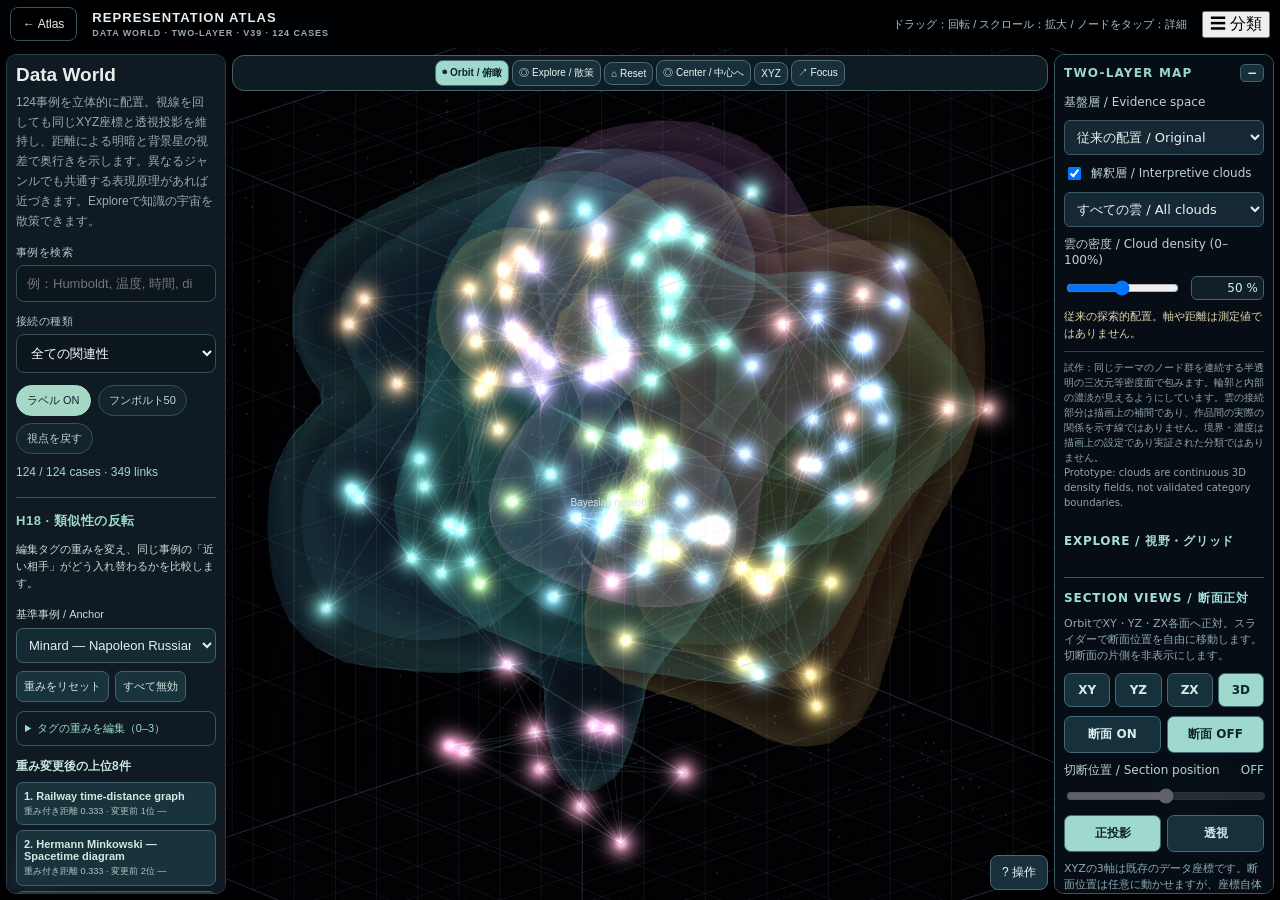
==== commit 46f5c342: "Add files via upload" ====
--- a/graph.html
+++ b/graph.html
@@ -1,4 +1,4 @@
-<!doctype html><html lang="ja"><head><meta name="robots" content="noindex, nofollow, noarchive"><meta charset="utf-8"><meta name="viewport" content="width=device-width, initial-scale=1, viewport-fit=cover"><meta name="theme-color" content="#010204"><title>Representation Atlas — Two-Layer Data World v19</title><style>
+<!doctype html><html lang="ja"><head><meta name="apple-mobile-web-app-capable" content="yes"><meta name="apple-mobile-web-app-status-bar-style" content="black-translucent"><meta name="apple-mobile-web-app-title" content="Representation Atlas"><meta name="mobile-web-app-capable" content="yes"><link rel="manifest" href="./manifest.webmanifest"><meta name="robots" content="noindex, nofollow, noarchive"><meta charset="utf-8"><meta name="viewport" content="width=device-width, initial-scale=1, viewport-fit=cover"><meta name="theme-color" content="#010204"><title>Representation Atlas — Two-Layer Data World v19</title><style>
 :root{--bg:#010204;--panel:#0b111a;--border:#2b3d48;--fg:#e8eeeb;--muted:#9aabb3;--accent:#98d8ca}*{box-sizing:border-box}body{margin:0;background:var(--bg);color:var(--fg);font-family:-apple-system,BlinkMacSystemFont,"Hiragino Kaku Gothic ProN",Meiryo,sans-serif;overflow:hidden}button,input,select{font:inherit}button{cursor:pointer}#space{position:fixed;inset:0;width:100%;height:100%;touch-action:none;display:block}.top{position:fixed;top:0;left:0;right:0;z-index:4;display:flex;align-items:center;gap:15px;padding:14px 20px;background:linear-gradient(#010204f5,#010204a8 80%,transparent)}.brand{font-size:13px;font-weight:750;letter-spacing:.08em}.brand small{display:block;font-size:9px;color:var(--muted);letter-spacing:.1em;margin-top:3px}.back{border:1px solid #3a525a;color:var(--fg);text-decoration:none;border-radius:8px;padding:9px 12px;font-size:12px;white-space:nowrap}.grow{flex:1}.hint{font-size:11px;color:#b2c1c5}.side{position:fixed;z-index:5;left:18px;top:89px;width:300px;max-height:calc(100vh - 116px);overflow:auto;background:#111d26ec;border:1px solid var(--border);border-radius:14px;padding:16px;box-shadow:0 12px 38px #0006;backdrop-filter:blur(12px)}.side h1{font-size:19px;line-height:1.2;margin:0 0 6px}.sub{font-size:12px;color:var(--muted);line-height:1.65;margin:0 0 14px}.field{display:block;margin:12px 0 5px;font-size:11px;color:#b7c7ca;letter-spacing:.04em}.search,select{width:100%;background:#0c161d;color:#fff;border:1px solid #37505a;border-radius:8px;padding:10px;font-size:13px;outline:none}.search:focus,select:focus{border-color:var(--accent)}.checks{display:flex;gap:7px;margin-top:12px;flex-wrap:wrap}.chip{border:1px solid #38505c;color:#c4d6d8;background:#14242e;border-radius:999px;padding:7px 10px;font-size:11px}.chip.on{background:#a7d8c7;color:#12212a;border-color:#a7d8c7}.legend{margin-top:16px;border-top:1px solid #32424b;padding-top:10px}.legend h2{font-size:11px;letter-spacing:.09em;color:#9eb2b7;margin:0 0 8px}.leg{display:flex;align-items:center;gap:9px;padding:6px 3px;border-radius:7px;font-size:12px;color:#c6d4d7;cursor:pointer}.leg:hover,.leg.active{background:#243943}.dot{width:10px;height:10px;border-radius:50%;flex-shrink:0}.count{margin-left:auto;color:#83979c;font-size:11px}.details{position:fixed;right:18px;top:88px;bottom:18px;width:340px;max-width:calc(100vw - 36px);overflow:auto;background:#12202bf5;border:1px solid #37505a;border-radius:14px;padding:18px;z-index:6;box-shadow:0 15px 55px #0008;display:none;backdrop-filter:blur(12px)}.details.show{display:block}.details .close{float:right;border:1px solid #48606b;background:transparent;color:#fff;border-radius:8px;padding:5px 9px}.details h2{font-size:19px;line-height:1.4;margin:12px 0 8px}.details p{font-size:13px;line-height:1.7;color:#c6d4d8}.kicker{font-size:10px;letter-spacing:.1em;color:#8fbab2}.meta{border-top:1px solid #304550;padding-top:12px;margin-top:14px}.meta strong{display:block;font-size:11px;color:#95b3b8;margin:10px 0 3px}.related{display:block;width:100%;text-align:left;background:#182c36;border:1px solid #2e4955;color:#dce8e6;border-radius:8px;padding:9px;margin-top:6px;font-size:12px}.related:hover{background:#264452}.footer{position:fixed;bottom:18px;left:50%;transform:translateX(-50%);z-index:3;background:#17232ddc;border:1px solid #344852;border-radius:999px;padding:9px 16px;font-size:11px;color:#b8c9cd;pointer-events:none;white-space:nowrap}.action{width:100%;border:1px solid #42626a;background:#19343c;color:#d9f2e9;border-radius:8px;padding:9px;margin-top:12px}.collapse{display:none}.mobileToggle{display:none}.stat{font-size:12px;color:#9ed8cb;margin-top:11px}.thumb{width:100%;max-height:180px;object-fit:contain;border-radius:9px;background:#e5e8e5;margin:9px 0}.tiny{font-size:10px;color:#90a6ac}.legendToggle{margin-left:auto;color:#b9d8d1;background:none;border:0;font-size:12px}
 @media(max-width:750px){.top{padding:10px 12px;gap:8px}.brand{font-size:11px}.brand small{font-size:8px}.back{font-size:11px;padding:7px 9px}.hint{display:none}.mobileToggle{display:block;background:#1c353e;color:#fff;border:1px solid #3c5660;border-radius:8px;padding:8px 10px;font-size:12px}.side{left:10px;top:64px;max-height:55vh;width:min(300px,calc(100vw - 20px));padding:13px}.side.collapse{display:none}.details{right:8px;left:8px;top:auto;bottom:8px;width:auto;max-width:none;max-height:67vh}.footer{bottom:10px;font-size:10px;padding:7px 10px;max-width:95%;white-space:normal;text-align:center}}
 
@@ -275,7 +275,40 @@
  #modelPanel #fovControl{display:none!important}
  body.walkActive #modelPanel #fovControl{display:block!important}
 }
-</style></head><body><section id="modelPanel" aria-label="Two-layer mapping controls"><div class="modelHead">TWO-LAYER MAP <button id="modelCollapse" aria-label="Toggle model panel">−</button></div><div id="modelControls"><label id="spaceLabel" for="spaceSelect">基盤層 / Evidence space</label><select id="spaceSelect"><option value="original">従来の配置 / Original</option><option value="evidence">技法タグの類似度 / Tag similarity (MDS)</option></select><label class="modelCheck"><input type="checkbox" id="cloudToggle" checked> 解釈層 / Interpretive clouds</label><select id="cloudSelect"><option value="all">すべての雲 / All clouds</option><option value="time">時間・変化 / Time</option><option value="relations">関係・構造 / Relations</option><option value="invisible">不可視・測定 / Invisible</option><option value="perception">知覚・変換 / Perception</option></select><label for="cloudAlpha">雲の密度 / Cloud density (0–100%)</label><div class="parameterRow"><input id="cloudAlpha" type="range" min="0" max="100" step="1" value="50"><span class="parameterNumber"><input id="cloudAlphaNumber" type="number" min="0" max="100" step="1" value="50" inputmode="numeric" aria-label="Cloud density percent">%</span></div><p id="modelInfo"></p><p class="modelNote">試作：同じテーマのノード群を連続する半透明の三次元等密度面で包みます。輪郭と内部の濃淡が見えるようにしています。雲の接続部分は描画上の補間であり、作品間の実際の関係を示す線ではありません。境界・濃度は描画上の設定であり実証された分類ではありません。<br>Prototype: clouds are continuous 3D density fields, not validated category boundaries.</p></div></section><canvas id="space" aria-label="124件の事例と関連性を表す回転可能な三次元グラフ"></canvas><div class="top"><a href="index.html" class="back">← Atlas</a><div class="brand">REPRESENTATION ATLAS<small>DATA WORLD · TWO-LAYER · V37 · 124 CASES</small></div><div class="grow"></div><span class="hint">ドラッグ：回転 / スクロール：拡大 / ノードをタップ：詳細</span><div class="atlas-lang" role="group" aria-label="Language / 言語"><button type="button" data-lang="ja" aria-pressed="true">日本語</button><button type="button" data-lang="en" aria-pressed="false">English</button></div><button id="mobileToggle" class="mobileToggle">☰ 分類</button></div><aside id="side" class="side"><h1>Data World</h1><p class="sub">124事例を立体的に配置。視線を回しても同じXYZ座標と透視投影を維持し、距離による明暗と背景星の視差で奥行きを示します。異なるジャンルでも共通する表現原理があれば近づきます。Exploreで知識の宇宙を散策できます。</p><label class="field" for="search">事例を検索</label><input id="search" class="search" type="search" placeholder="例：Humboldt, 温度, 時間, diagram"><label class="field" for="edgeMode">接続の種類</label><select id="edgeMode"><option value="all">全ての関連性</option><option value="mechanism">共通する表現原理</option><option value="humboldt">フンボルトの8系譜</option><option value="idea">建築アイデアでの組み合わせ</option><option value="genre">同一ジャンル（補助線）</option><option value="none">線を表示しない</option></select><div class="checks"><button id="labels" class="chip on">ラベル ON</button><button id="humboldt" class="chip">フンボルト50</button><button id="reset" class="chip">視点を戻す</button></div><div class="stat" id="stat">124 cases</div><div class="legend"><h2>10 GENRES / ジャンル</h2><div id="legend"></div></div><section class="semantics"><h2>空間の読み方 / Spatial semantics</h2><p><b>球体</b>＝探索領域の境界（地球・実測空間ではない）<br><b>点</b>＝個々の事例（124件）<br><b>色・星団</b>＝主要ジャンル（10分類）<br><b>線</b>＝共有する表現原理・フンボルト系譜・アイデア上の共起<br><b>距離</b>＝表現原理・研究系譜・アイデア上の共起から計算した探索用の相対距離。客観的な歴史的影響や因果関係を示すものではない</p></section><button id="export" class="action">ネットワークデータをJSON保存</button><p class="tiny">色＝ジャンル。位置＝関連性に基づく3D力学配置。近接は探索上の仮説であり、学術的な影響関係を証明しません。</p></aside><aside id="details" class="details"><button class="close" id="close">✕</button><div id="detailBody"></div></aside><div class="footer" id="footer">124事例 · 意味的な近接から生成した3Dネットワーク</div><div id="walkBar"><button id="orbitMode" class="on">◉ Orbit / 俯瞰</button><button id="walkMode">◎ Explore / 散策</button><button id="homeCam">⌂ Reset</button><button id="reframeCam" title="Look at the network center">◎ Center / 中心へ</button><button id="diagnosticToggle" title="3D distribution check">XYZ</button><button id="nearCam">↗ Focus</button></div><section id="orbitAnalysis" class="oaCollapsed" aria-label="Orbit analysis controls"><button type="button" id="oaToggle" aria-expanded="false" aria-controls="oaContent">⚙ Orbit 設定 <span id="oaChevron">▸</span></button><div id="oaContent"><div class="oaTitle" id="oaTitle">ORBIT · 俯瞰分析</div><div class="oaRow"><button id="oaFit">全体表示 / Fit</button><button id="oaXY">XY</button><button id="oaXZ">XZ</button><button id="oaYZ">YZ</button><button id="oaFree">3D</button></div><div class="oaRow"><span id="oaProjection">投影</span><button id="oaOrtho" class="on">正投影</button><button id="oaPerspective">透視投影</button></div><div class="oaRow"><label for="oaAxis" id="oaSectionLabel">断面 / Section</label><select id="oaAxis"><option value="none">OFF</option><option value="x">X</option><option value="y">Y</option><option value="z">Z</option></select><input id="oaSlice" type="range" min="-1000" max="1000" step="10" value="0" disabled><span id="oaSliceValue">—</span></div><div class="oaRow"><label for="oaGuides" id="oaGuidesLabel">座標ガイド</label><select id="oaGuides"><option value="grid" selected>100×100 Grid</option><option value="frame">外枠＋断面 / Frame + plane</option><option value="off">非表示 / Off</option></select></div><div class="oaSmall" id="oaInfo">Orbitは外側から俯瞰するモードです。内部への進入はExploreを使用してください。</div></div></section><div id="exploreGuides"><label for="exploreGuideSelect">グリッド / Grid</label><select id="exploreGuideSelect" aria-label="Explore grid display"><option value="grid">100×100 Grid</option><option value="frame">外枠 / Frame</option><option value="off">OFF</option></select></div><div id="fovControl"><label for="fovSlider"><span id="fovTitle">視野角 / Field of view</span><span class="parameterNumber"><input id="fovNumber" type="number" min="60" max="180" step="1" value="100" inputmode="numeric" aria-label="Explore horizontal field of view degrees">°</span></label><input id="fovSlider" type="range" min="60" max="180" step="1" value="100" aria-label="Explore horizontal field of view"><small id="fovNote">水平視野角 · 初期値100°</small></div><div id="crosshair">+</div><div id="xyzPanel"><strong>XYZ · 3D POSITION CHECK</strong><canvas id="xyzCanvas" width="540" height="196"></canvas><p>XY / XZ / YZ — independent projections of the same 124 case coordinates. These are not additional networks.</p><p id="visibleCount"></p></div><div id="walkHelp">WASD 移動 · Q/E 上下 · マウスドラッグ 見回す · Shift 加速 · ノードをクリックして詳細</div><div class="movePad" aria-label="Movement controls"><button data-move="forward">↑</button><button data-move="left">←</button><button data-move="back">↓</button><button data-move="right">→</button><button data-move="up">＋</button><button data-move="down">－</button></div><script src="i18n.js"></script><script>const DATA={"precedents":[{"id":"001","name":"Minard — Napoleon Russian campaign","name_ja":"Minard — Napoleon Russian campaign","period":"1869","creator":"要調査","category_id":"integration","mechanism_ids":["integration","temporalization","remapping"],"discipline":"要分類","medium":"要調査","inputs":"geography,army size,direction,time,temperature","transformation_rule":"Encode army size as route width and combine advance, retreat and temperature","new_knowledge":"Movement and loss become one spatial narrative","architectural_transfer":"動線の太さを利用人数や消費エネルギーに対応","original_note":"Minard — Napoleon Russian campaign：Encode army size as route width and combine advance, retreat and temperature。Movement and loss become one spatial narrative。","strengths":"","limitations":"","verification_status":"unverified","source_urls":[],"image_url":"","image_credit":"","image_rights":"","research_notes":"","image_search_query":"Minard Napoleon Russian campaign 1869 map","image_review":"automatic_candidate_not_verified","humboldt_number":17},{"id":"002","name":"Florence Nightingale — Polar area diagram","name_ja":"Florence Nightingale — Polar area diagram","period":"1858","creator":"要調査","category_id":"integration","mechanism_ids":["integration"],"discipline":"要分類","medium":"要調査","inputs":"months,causes of death","transformation_rule":"Encode monthly causes as colored radial areas","new_knowledge":"Seasonal patterns and causes can be compared","architectural_transfer":"季節と環境負荷を円環図へ","original_note":"Florence Nightingale — Polar area diagram：Encode monthly causes as colored radial areas。Seasonal patterns and causes can be compared。","strengths":"","limitations":"","verification_status":"unverified","source_urls":[],"image_url":"","image_credit":"","image_rights":"","research_notes":"","image_search_query":"Florence Nightingale diagram causes mortality","image_review":"automatic_candidate_not_verified","humboldt_number":18},{"id":"003","name":"John Snow — Cholera map","name_ja":"John Snow — Cholera map","period":"1854","creator":"要調査","category_id":"integration","mechanism_ids":["integration"],"discipline":"要分類","medium":"要調査","inputs":"death locations,water pumps","transformation_rule":"Plot deaths and pumps on street geography","new_knowledge":"Spatial concentration suggests a possible shared source","architectural_transfer":"空間と社会現象の相関","original_note":"John Snow — Cholera map：Plot deaths and pumps on street geography。Spatial concentration suggests a possible shared source。","strengths":"","limitations":"","verification_status":"unverified","source_urls":[],"image_url":"","image_credit":"","image_rights":"","research_notes":"","image_search_query":"John Snow cholera map 1854","image_review":"automatic_candidate_not_verified","humboldt_number":19},{"id":"004","name":"Charles Booth — London poverty maps","name_ja":"Charles Booth — London poverty maps","period":"1889–","creator":"要調査","category_id":"integration","mechanism_ids":["integration"],"discipline":"要分類","medium":"要調査","inputs":"streets,socioeconomic classifications","transformation_rule":"Color urban streets by observed social categories","new_knowledge":"Urban inequality gains spatial form","architectural_transfer":"不可視な社会的境界を描く","original_note":"Charles Booth — London poverty maps：Color urban streets by observed social categories。Urban inequality gains spatial form。","strengths":"","limitations":"","verification_status":"unverified","source_urls":[],"image_url":"","image_credit":"","image_rights":"","research_notes":"","image_search_query":"Charles Booth poverty map London","image_review":"automatic_candidate_not_verified"},{"id":"005","name":"Harry Beck — Underground map","name_ja":"Harry Beck — Underground map","period":"1933","creator":"要調査","category_id":"integration","mechanism_ids":["integration","network","remapping"],"discipline":"要分類","medium":"要調査","inputs":"stations,connections","transformation_rule":"Simplify geography into regular angles and topology","new_knowledge":"Navigation becomes easier than with literal geography","architectural_transfer":"接続性で平面図を変形","original_note":"Harry Beck — Underground map：Simplify geography into regular angles and topology。Navigation becomes easier than with literal geography。","strengths":"","limitations":"","verification_status":"unverified","source_urls":[],"image_url":"","image_credit":"","image_rights":"","research_notes":"","image_search_query":"Harry Beck London Underground map 1933","image_review":"automatic_candidate_not_verified"},{"id":"006","name":"Otto Neurath — ISOTYPE","name_ja":"Otto Neurath — ISOTYPE","period":"1920年代〜","creator":"要調査","category_id":"integration","mechanism_ids":["integration"],"discipline":"要分類","medium":"要調査","inputs":"statistical quantities","transformation_rule":"Repeat standardized pictograms to encode counts","new_knowledge":"Comparable quantities become legible without complex charts","architectural_transfer":"建築要素を共通の視覚単位で表す","original_note":"Otto Neurath — ISOTYPE：Repeat standardized pictograms to encode counts。Comparable quantities become legible without complex charts。","strengths":"","limitations":"","verification_status":"unverified","source_urls":[],"image_url":"","image_credit":"","image_rights":"","research_notes":"","image_search_query":"Isotype Otto Neurath chart","image_review":"automatic_candidate_not_verified","humboldt_number":22},{"id":"007","name":"W. E. B. Du Bois — Statistical graphics","name_ja":"W. E. B. Du Bois — Statistical graphics","period":"1900","creator":"要調査","category_id":"integration","mechanism_ids":["integration"],"discipline":"要分類","medium":"要調査","inputs":"population,education,occupation","transformation_rule":"Transform social statistics into geometric graphic compositions","new_knowledge":"Structural inequality becomes visible","architectural_transfer":"利用機会の偏りを描く","original_note":"W. E. B. Du Bois — Statistical graphics：Transform social statistics into geometric graphic compositions。Structural inequality becomes visible。","strengths":"","limitations":"","verification_status":"unverified","source_urls":[],"image_url":"","image_credit":"","image_rights":"","research_notes":"","image_search_query":"W E B Du Bois 1900 Paris exposition charts","image_review":"automatic_candidate_not_verified","humboldt_number":20},{"id":"008","name":"Jacques Bertin — Sémiologie graphique","name_ja":"Jacques Bertin — Sémiologie graphique","period":"1967","creator":"要調査","category_id":"integration","mechanism_ids":["integration"],"discipline":"要分類","medium":"要調査","inputs":"categorical and numerical variables","transformation_rule":"Systematize position,size,value,color,shape,orientation,texture","new_knowledge":"Visual encodings can be chosen intentionally","architectural_transfer":"線や面の意味の規則を与える","original_note":"Jacques Bertin — Sémiologie graphique：Systematize position,size,value,color,shape,orientation,texture。Visual encodings can be chosen intentionally。","strengths":"","limitations":"","verification_status":"unverified","source_urls":[],"image_url":"","image_credit":"","image_rights":"","research_notes":"","image_search_query":"Jacques Bertin semiology graphics","image_review":"automatic_candidate_not_verified","humboldt_number":23},{"id":"009","name":"Sankey diagram","name_ja":"Sankey diagram","period":"1898頃","creator":"要調査","category_id":"integration","mechanism_ids":["integration","network"],"discipline":"要分類","medium":"要調査","inputs":"energy or material flows","transformation_rule":"Make link widths proportional to flow quantities","new_knowledge":"Losses and splits become visible","architectural_transfer":"熱水人資源の流れを可視化","original_note":"Sankey diagram：Make link widths proportional to flow quantities。Losses and splits become visible。","strengths":"","limitations":"","verification_status":"unverified","source_urls":[],"image_url":"","image_credit":"","image_rights":"","research_notes":"","image_search_query":"Sankey diagram steam engine 1898","image_review":"automatic_candidate_not_verified","humboldt_number":21},{"id":"010","name":"Alluvial diagram","name_ja":"Alluvial diagram","period":"要調査","creator":"要調査","category_id":"integration","mechanism_ids":["integration"],"discipline":"要分類","medium":"要調査","inputs":"categories over time","transformation_rule":"Connect category blocks across successive stages with bands","new_knowledge":"Transitions and composition change become visible","architectural_transfer":"用途や利用者の変遷を表す","original_note":"Alluvial diagram：Connect category blocks across successive stages with bands。Transitions and composition change become visible。","strengths":"","limitations":"","verification_status":"unverified","source_urls":[],"image_url":"","image_credit":"","image_rights":"","research_notes":"","image_search_query":"Alluvial diagram diagram","image_review":"automatic_candidate_not_verified"},{"id":"011","name":"Étienne-Jules Marey — Chronophotography","name_ja":"Étienne-Jules Marey — Chronophotography","period":"1880年代","creator":"要調査","category_id":"time","mechanism_ids":["temporalization","trace"],"discipline":"要分類","medium":"要調査","inputs":"motion,successive instants","transformation_rule":"Superimpose temporal samples in one frame","new_knowledge":"Movement becomes a spatial trace","architectural_transfer":"身体の変化を断面にする","original_note":"Étienne-Jules Marey — Chronophotography：Superimpose temporal samples in one frame。Movement becomes a spatial trace。","strengths":"","limitations":"","verification_status":"unverified","source_urls":[],"image_url":"","image_credit":"","image_rights":"","research_notes":"","image_search_query":"Etienne Jules Marey chronophotography walking","image_review":"automatic_candidate_not_verified"},{"id":"012","name":"Eadweard Muybridge — Motion sequences","name_ja":"Eadweard Muybridge — Motion sequences","period":"1878〜","creator":"要調査","category_id":"time","mechanism_ids":["temporalization"],"discipline":"要分類","medium":"要調査","inputs":"rapid animal motion","transformation_rule":"Split motion into successive photographic frames","new_knowledge":"Previously invisible phases of movement become comparable","architectural_transfer":"使用行為を時間的に分解","original_note":"Eadweard Muybridge — Motion sequences：Split motion into successive photographic frames。Previously invisible phases of movement become comparable。","strengths":"","limitations":"","verification_status":"unverified","source_urls":[],"image_url":"","image_credit":"","image_rights":"","research_notes":"","image_search_query":"Muybridge horse in motion","image_review":"automatic_candidate_not_verified"},{"id":"013","name":"Railway time-distance graph","name_ja":"Railway time-distance graph","period":"19世紀","creator":"要調査","category_id":"time","mechanism_ids":["temporalization","remapping"],"discipline":"要分類","medium":"要調査","inputs":"train position,time","transformation_rule":"Plot distance against time as trajectories","new_knowledge":"Speed and meetings become line slopes and intersections","architectural_transfer":"出会いや滞留を交点として描く","original_note":"Railway time-distance graph：Plot distance against time as trajectories。Speed and meetings become line slopes and intersections。","strengths":"","limitations":"","verification_status":"unverified","source_urls":[],"image_url":"","image_credit":"","image_rights":"","research_notes":"","image_search_query":"train timetable time distance graph","image_review":"automatic_candidate_not_verified"},{"id":"014","name":"Hermann Minkowski — Spacetime diagram","name_ja":"Hermann Minkowski — Spacetime diagram","period":"1908","creator":"要調査","category_id":"time","mechanism_ids":["temporalization","remapping"],"discipline":"要分類","medium":"要調査","inputs":"space,time,events","transformation_rule":"Represent object histories as worldlines in spacetime","new_knowledge":"Temporal and spatial relations can be compared","architectural_transfer":"建築内の移動を時空間的に捉える","original_note":"Hermann Minkowski — Spacetime diagram：Represent object histories as worldlines in spacetime。Temporal and spatial relations can be compared。","strengths":"","limitations":"","verification_status":"unverified","source_urls":[],"image_url":"","image_credit":"","image_rights":"","research_notes":"","image_search_query":"Minkowski spacetime diagram","image_review":"automatic_candidate_not_verified"},{"id":"015","name":"Henri Bergson — Duration","name_ja":"Henri Bergson — Duration","period":"1889〜","creator":"要調査","category_id":"time","mechanism_ids":["temporalization"],"discipline":"要分類","medium":"要調査","inputs":"lived time","transformation_rule":"Distinguish qualitative duration from homogeneous clock time","new_knowledge":"Experience need not be reduced to metric time","architectural_transfer":"体感時間で変形する平面図","original_note":"Henri Bergson — Duration：Distinguish qualitative duration from homogeneous clock time。Experience need not be reduced to metric time。","strengths":"","limitations":"","verification_status":"unverified","source_urls":[],"image_url":"","image_credit":"","image_rights":"","research_notes":"","image_search_query":"Henri Bergson   Duration diagram","image_review":"automatic_candidate_not_verified"},{"id":"016","name":"Gilles Deleuze — Time-image","name_ja":"Gilles Deleuze — Time-image","period":"1985","creator":"要調査","category_id":"time","mechanism_ids":["temporalization"],"discipline":"要分類","medium":"要調査","inputs":"cinematic time,images","transformation_rule":"Conceptualize time directly rather than only through movement","new_knowledge":"Temporal experience becomes an independent analytic dimension","architectural_transfer":"記憶や時間の重層を含むパース","original_note":"Gilles Deleuze — Time-image：Conceptualize time directly rather than only through movement。Temporal experience becomes an independent analytic dimension。","strengths":"","limitations":"","verification_status":"unverified","source_urls":[],"image_url":"","image_credit":"","image_rights":"","research_notes":"","image_search_query":"Gilles Deleuze   Time image diagram","image_review":"automatic_candidate_not_verified"},{"id":"017","name":"Christian Marclay — The Clock","name_ja":"Christian Marclay — The Clock","period":"2010","creator":"要調査","category_id":"time","mechanism_ids":["temporalization"],"discipline":"要分類","medium":"要調査","inputs":"film excerpts,clock times","transformation_rule":"Synchronize cinematic clock scenes with actual time","new_knowledge":"Represented and lived time coincide","architectural_transfer":"現実時間と表象時間を同期","original_note":"Christian Marclay — The Clock：Synchronize cinematic clock scenes with actual time。Represented and lived time coincide。","strengths":"","limitations":"","verification_status":"unverified","source_urls":[],"image_url":"","image_credit":"","image_rights":"","research_notes":"","image_search_query":"Christian Marclay The Clock installation","image_review":"automatic_candidate_not_verified"},{"id":"018","name":"Hiroshi Sugimoto — Theaters","name_ja":"Hiroshi Sugimoto — Theaters","period":"1970年代〜","creator":"要調査","category_id":"time","mechanism_ids":["temporalization","trace"],"discipline":"要分類","medium":"要調査","inputs":"film duration,light","transformation_rule":"Expose a single photograph for an entire film","new_knowledge":"Duration condenses into a single image","architectural_transfer":"長時間の出来事を一枚に蓄積","original_note":"Hiroshi Sugimoto — Theaters：Expose a single photograph for an entire film。Duration condenses into a single image。","strengths":"","limitations":"","verification_status":"unverified","source_urls":[],"image_url":"","image_credit":"","image_rights":"","research_notes":"","image_search_query":"Hiroshi Sugimoto Theaters photograph","image_review":"automatic_candidate_not_verified"},{"id":"019","name":"Harold Edgerton — Stroboscopic photography","name_ja":"Harold Edgerton — Stroboscopic photography","period":"要調査","creator":"要調査","category_id":"time","mechanism_ids":["temporalization"],"discipline":"要分類","medium":"要調査","inputs":"fast movement","transformation_rule":"Use timed flashes to isolate phases of motion","new_knowledge":"High-speed action becomes analyzable","architectural_transfer":"瞬間的現象を描く","original_note":"Harold Edgerton — Stroboscopic photography：Use timed flashes to isolate phases of motion。High-speed action becomes analyzable。","strengths":"","limitations":"","verification_status":"unverified","source_urls":[],"image_url":"","image_credit":"","image_rights":"","research_notes":"","image_search_query":"Harold Edgerton milk drop photograph","image_review":"automatic_candidate_not_verified"},{"id":"020","name":"Hovmöller diagram","name_ja":"Hovmöller diagram","period":"要調査","creator":"要調査","category_id":"time","mechanism_ids":["temporalization"],"discipline":"要分類","medium":"要調査","inputs":"space,time,field value","transformation_rule":"Plot one spatial coordinate against time","new_knowledge":"Propagation and movement appear as bands","architectural_transfer":"日照風騒音の伝播を描く","original_note":"Hovmöller diagram：Plot one spatial coordinate against time。Propagation and movement appear as bands。","strengths":"","limitations":"","verification_status":"unverified","source_urls":[],"image_url":"","image_credit":"","image_rights":"","research_notes":"","image_search_query":"Hovm ller diagram diagram","image_review":"automatic_candidate_not_verified"},{"id":"021","name":"Buckminster Fuller — Dymaxion Map","name_ja":"Buckminster Fuller — Dymaxion Map","period":"1943","creator":"要調査","category_id":"geometry","mechanism_ids":["remapping","multiscale"],"discipline":"要分類","medium":"要調査","inputs":"global geography","transformation_rule":"Project the globe onto an unfolded polyhedron","new_knowledge":"World adjacency can be seen with different interruptions","architectural_transfer":"外皮展開と隣接の再解釈","original_note":"Buckminster Fuller — Dymaxion Map：Project the globe onto an unfolded polyhedron。World adjacency can be seen with different interruptions。","strengths":"","limitations":"","verification_status":"unverified","source_urls":[],"image_url":"","image_credit":"","image_rights":"","research_notes":"","image_search_query":"Dymaxion map Buckminster Fuller","image_review":"automatic_candidate_not_verified","humboldt_number":45},{"id":"022","name":"Kevin Lynch — The Image of the City","name_ja":"Kevin Lynch — The Image of the City","period":"1960","creator":"要調査","category_id":"geometry","mechanism_ids":["remapping"],"discipline":"要分類","medium":"要調査","inputs":"urban perception","transformation_rule":"Analyze paths,edges,districts,nodes,landmarks","new_knowledge":"Mental structure of a city becomes describable","architectural_transfer":"記憶される空間構造を描く","original_note":"Kevin Lynch — The Image of the City：Analyze paths,edges,districts,nodes,landmarks。Mental structure of a city becomes describable。","strengths":"","limitations":"","verification_status":"unverified","source_urls":[],"image_url":"","image_credit":"","image_rights":"","research_notes":"","image_search_query":"Kevin Lynch Image of the City map","image_review":"automatic_candidate_not_verified","humboldt_number":46},{"id":"023","name":"Bill Hillier and Julienne Hanson — Space Syntax","name_ja":"Bill Hillier and Julienne Hanson — Space Syntax","period":"1984","creator":"要調査","category_id":"geometry","mechanism_ids":["remapping","network"],"discipline":"要分類","medium":"要調査","inputs":"spatial connections","transformation_rule":"Model spatial depth,connectivity and integration","new_knowledge":"Relational structure can be quantified","architectural_transfer":"接続性で平面図を再構成","original_note":"Bill Hillier and Julienne Hanson — Space Syntax：Model spatial depth,connectivity and integration。Relational structure can be quantified。","strengths":"","limitations":"","verification_status":"unverified","source_urls":[],"image_url":"","image_credit":"","image_rights":"","research_notes":"","image_search_query":"Space syntax axial map","image_review":"automatic_candidate_not_verified"},{"id":"024","name":"Isovist","name_ja":"Isovist","period":"要調査","creator":"要調査","category_id":"geometry","mechanism_ids":["remapping"],"discipline":"要分類","medium":"要調査","inputs":"visibility from a viewpoint","transformation_rule":"Compute visible region as geometry","new_knowledge":"Visual reach and occlusion become measurable","architectural_transfer":"視覚的な広がりを形にする","original_note":"Isovist：Compute visible region as geometry。Visual reach and occlusion become measurable。","strengths":"","limitations":"","verification_status":"unverified","source_urls":[],"image_url":"","image_credit":"","image_rights":"","research_notes":"","image_search_query":"Isovist diagram","image_review":"automatic_candidate_not_verified"},{"id":"025","name":"Voronoi diagram","name_ja":"Voronoi diagram","period":"要調査","creator":"要調査","category_id":"geometry","mechanism_ids":["remapping"],"discipline":"要分類","medium":"要調査","inputs":"seed locations,distance","transformation_rule":"Partition space by nearest seed","new_knowledge":"Zones of proximity become explicit","architectural_transfer":"活動圏や支配領域を描く","original_note":"Voronoi diagram：Partition space by nearest seed。Zones of proximity become explicit。","strengths":"","limitations":"","verification_status":"unverified","source_urls":[],"image_url":"","image_credit":"","image_rights":"","research_notes":"","image_search_query":"Voronoi diagram","image_review":"automatic_candidate_not_verified"},{"id":"026","name":"Delaunay triangulation","name_ja":"Delaunay triangulation","period":"要調査","creator":"要調査","category_id":"geometry","mechanism_ids":["remapping"],"discipline":"要分類","medium":"要調査","inputs":"point positions","transformation_rule":"Connect neighboring points into triangles","new_knowledge":"Local adjacency becomes a network","architectural_transfer":"柱人設備の関係を描く","original_note":"Delaunay triangulation：Connect neighboring points into triangles。Local adjacency becomes a network。","strengths":"","limitations":"","verification_status":"unverified","source_urls":[],"image_url":"","image_credit":"","image_rights":"","research_notes":"","image_search_query":"Delaunay triangulation diagram","image_review":"automatic_candidate_not_verified"},{"id":"027","name":"Cartogram","name_ja":"Cartogram","period":"要調査","creator":"要調査","category_id":"geometry","mechanism_ids":["remapping","integration"],"discipline":"要分類","medium":"要調査","inputs":"geography,statistical weights","transformation_rule":"Distort area or distance by nongeographic magnitude","new_knowledge":"Importance replaces literal size","architectural_transfer":"利用頻度で建築を変形","original_note":"Cartogram：Distort area or distance by nongeographic magnitude。Importance replaces literal size。","strengths":"","limitations":"","verification_status":"unverified","source_urls":[],"image_url":"","image_credit":"","image_rights":"","research_notes":"","image_search_query":"population cartogram","image_review":"automatic_candidate_not_verified"},{"id":"028","name":"Conformal mapping","name_ja":"Conformal mapping","period":"要調査","creator":"要調査","category_id":"geometry","mechanism_ids":["remapping"],"discipline":"要分類","medium":"要調査","inputs":"curved geometry","transformation_rule":"Transform geometry while preserving local angles","new_knowledge":"Curved surfaces can be reparameterized","architectural_transfer":"曲面建築の別座標表現","original_note":"Conformal mapping：Transform geometry while preserving local angles。Curved surfaces can be reparameterized。","strengths":"","limitations":"","verification_status":"unverified","source_urls":[],"image_url":"","image_credit":"","image_rights":"","research_notes":"","image_search_query":"Conformal mapping diagram","image_review":"automatic_candidate_not_verified"},{"id":"029","name":"Medial axis / skeletonization","name_ja":"Medial axis / skeletonization","period":"要調査","creator":"要調査","category_id":"geometry","mechanism_ids":["remapping"],"discipline":"要分類","medium":"要調査","inputs":"shape boundaries","transformation_rule":"Reduce regions to central skeletal lines","new_knowledge":"Underlying spatial branching becomes legible","architectural_transfer":"余白や通路の骨格抽出","original_note":"Medial axis / skeletonization：Reduce regions to central skeletal lines。Underlying spatial branching becomes legible。","strengths":"","limitations":"","verification_status":"unverified","source_urls":[],"image_url":"","image_credit":"","image_rights":"","research_notes":"","image_search_query":"Medial axis   skeletonization diagram","image_review":"automatic_candidate_not_verified"},{"id":"030","name":"Persistent homology","name_ja":"Persistent homology","period":"要調査","creator":"要調査","category_id":"geometry","mechanism_ids":["remapping","multiscale"],"discipline":"要分類","medium":"要調査","inputs":"point sets,scale","transformation_rule":"Track connected components and holes across scales","new_knowledge":"Stable topological features emerge","architectural_transfer":"開放性と分断を多尺度で検討","original_note":"Persistent homology：Track connected components and holes across scales。Stable topological features emerge。","strengths":"","limitations":"","verification_status":"unverified","source_urls":[],"image_url":"","image_credit":"","image_rights":"","research_notes":"","image_search_query":"Persistent homology diagram","image_review":"automatic_candidate_not_verified"},{"id":"031","name":"Ernst Chladni — Chladni figures","name_ja":"Ernst Chladni — Chladni figures","period":"18世紀末","creator":"要調査","category_id":"invisible","mechanism_ids":["field","trace"],"discipline":"要分類","medium":"要調査","inputs":"plate vibrations,sand","transformation_rule":"Use sand to reveal vibrational nodal lines","new_knowledge":"Invisible vibration modes form patterns","architectural_transfer":"音響と形態を接続","original_note":"Ernst Chladni — Chladni figures：Use sand to reveal vibrational nodal lines。Invisible vibration modes form patterns。","strengths":"","limitations":"","verification_status":"unverified","source_urls":[],"image_url":"","image_credit":"","image_rights":"","research_notes":"","image_search_query":"Chladni figures sand vibration","image_review":"automatic_candidate_not_verified","humboldt_number":31},{"id":"032","name":"Schlieren photography","name_ja":"Schlieren photography","period":"要調査","creator":"要調査","category_id":"invisible","mechanism_ids":["field"],"discipline":"要分類","medium":"要調査","inputs":"air density gradients,light","transformation_rule":"Image optical deflection caused by density changes","new_knowledge":"Airflow and heat plumes become visible","architectural_transfer":"温熱環境を空間像にする","original_note":"Schlieren photography：Image optical deflection caused by density changes。Airflow and heat plumes become visible。","strengths":"","limitations":"","verification_status":"unverified","source_urls":[],"image_url":"","image_credit":"","image_rights":"","research_notes":"","image_search_query":"Schlieren photography convection","image_review":"automatic_candidate_not_verified","humboldt_number":32},{"id":"033","name":"Michael Faraday — Magnetic field lines","name_ja":"Michael Faraday — Magnetic field lines","period":"要調査","creator":"要調査","category_id":"invisible","mechanism_ids":["field","network"],"discipline":"要分類","medium":"要調査","inputs":"magnetic forces","transformation_rule":"Represent a field using continuous directional lines","new_knowledge":"Invisible force becomes spatial structure","architectural_transfer":"視線音気流の力線表現","original_note":"Michael Faraday — Magnetic field lines：Represent a field using continuous directional lines。Invisible force becomes spatial structure。","strengths":"","limitations":"","verification_status":"unverified","source_urls":[],"image_url":"","image_credit":"","image_rights":"","research_notes":"","image_search_query":"magnetic field iron filings","image_review":"automatic_candidate_not_verified","humboldt_number":30},{"id":"034","name":"Cloud chamber","name_ja":"Cloud chamber","period":"要調査","creator":"要調査","category_id":"invisible","mechanism_ids":["field"],"discipline":"要分類","medium":"要調査","inputs":"charged particle passage","transformation_rule":"Make particle tracks visible through condensation","new_knowledge":"Transient invisible trajectories are recorded","architectural_transfer":"通過の痕跡を描く","original_note":"Cloud chamber：Make particle tracks visible through condensation。Transient invisible trajectories are recorded。","strengths":"","limitations":"","verification_status":"unverified","source_urls":[],"image_url":"","image_credit":"","image_rights":"","research_notes":"","image_search_query":"cloud chamber particle tracks","image_review":"automatic_candidate_not_verified"},{"id":"035","name":"Particle image velocimetry","name_ja":"Particle image velocimetry","period":"要調査","creator":"要調査","category_id":"invisible","mechanism_ids":["field"],"discipline":"要分類","medium":"要調査","inputs":"particle displacement,fluid","transformation_rule":"Infer vector velocity fields from tracer motion","new_knowledge":"Flow structure becomes measurable","architectural_transfer":"空気や人流をベクトル場へ","original_note":"Particle image velocimetry：Infer vector velocity fields from tracer motion。Flow structure becomes measurable。","strengths":"","limitations":"","verification_status":"unverified","source_urls":[],"image_url":"","image_credit":"","image_rights":"","research_notes":"","image_search_query":"Particle image velocimetry diagram","image_review":"automatic_candidate_not_verified","humboldt_number":34},{"id":"036","name":"Thermography","name_ja":"Thermography","period":"要調査","creator":"要調査","category_id":"invisible","mechanism_ids":["field"],"discipline":"要分類","medium":"要調査","inputs":"infrared radiation","transformation_rule":"Convert radiation into apparent thermal images","new_knowledge":"Thermal differences become spatially legible","architectural_transfer":"外皮の熱性能図","original_note":"Thermography：Convert radiation into apparent thermal images。Thermal differences become spatially legible。","strengths":"","limitations":"","verification_status":"unverified","source_urls":[],"image_url":"","image_credit":"","image_rights":"","research_notes":"","image_search_query":"infrared thermography building","image_review":"automatic_candidate_not_verified","humboldt_number":33},{"id":"037","name":"Spectrogram","name_ja":"Spectrogram","period":"要調査","creator":"要調査","category_id":"invisible","mechanism_ids":["field"],"discipline":"要分類","medium":"要調査","inputs":"sound,time,frequency","transformation_rule":"Decompose sound by time and frequency","new_knowledge":"Acoustic structure becomes visible","architectural_transfer":"音環境の時間空間表現","original_note":"Spectrogram：Decompose sound by time and frequency。Acoustic structure becomes visible。","strengths":"","limitations":"","verification_status":"unverified","source_urls":[],"image_url":"","image_credit":"","image_rights":"","research_notes":"","image_search_query":"spectrogram sound","image_review":"automatic_candidate_not_verified","humboldt_number":35},{"id":"038","name":"Seismogram","name_ja":"Seismogram","period":"要調査","creator":"要調査","category_id":"invisible","mechanism_ids":["field"],"discipline":"要分類","medium":"要調査","inputs":"ground vibration,time","transformation_rule":"Record movement as time series","new_knowledge":"Small oscillations become analyzable","architectural_transfer":"微細な建築運動を表す","original_note":"Seismogram：Record movement as time series。Small oscillations become analyzable。","strengths":"","limitations":"","verification_status":"unverified","source_urls":[],"image_url":"","image_credit":"","image_rights":"","research_notes":"","image_search_query":"Seismogram diagram","image_review":"automatic_candidate_not_verified"},{"id":"039","name":"EEG topographic mapping","name_ja":"EEG topographic mapping","period":"要調査","creator":"要調査","category_id":"invisible","mechanism_ids":["field"],"discipline":"要分類","medium":"要調査","inputs":"electrode potentials","transformation_rule":"Interpolate scalp voltage distribution","new_knowledge":"Spatial patterns in recordings become visible","architectural_transfer":"空間体験と生理反応を比較","original_note":"EEG topographic mapping：Interpolate scalp voltage distribution。Spatial patterns in recordings become visible。","strengths":"","limitations":"","verification_status":"unverified","source_urls":[],"image_url":"","image_credit":"","image_rights":"","research_notes":"","image_search_query":"EEG topographic mapping diagram","image_review":"automatic_candidate_not_verified"},{"id":"040","name":"Cosmic microwave background map","name_ja":"Cosmic microwave background map","period":"要調査","creator":"要調査","category_id":"invisible","mechanism_ids":["field"],"discipline":"要分類","medium":"要調査","inputs":"microwave temperature anisotropy","transformation_rule":"Project tiny sky temperature variations","new_knowledge":"Large-scale cosmic patterns emerge","architectural_transfer":"微小差を増幅して全体を理解","original_note":"Cosmic microwave background map：Project tiny sky temperature variations。Large-scale cosmic patterns emerge。","strengths":"","limitations":"","verification_status":"unverified","source_urls":[],"image_url":"","image_credit":"","image_rights":"","research_notes":"","image_search_query":"cosmic microwave background map","image_review":"automatic_candidate_not_verified"},{"id":"041","name":"Santiago Ramón y Cajal — Neuron drawings","name_ja":"Santiago Ramón y Cajal — Neuron drawings","period":"要調査","creator":"要調査","category_id":"networks","mechanism_ids":["network"],"discipline":"要分類","medium":"要調査","inputs":"microscopic neural forms","transformation_rule":"Translate observations into detailed line drawings","new_knowledge":"Neural morphology and connection patterns become intelligible","architectural_transfer":"建築を関係ネットワークとして描く","original_note":"Santiago Ramón y Cajal — Neuron drawings：Translate observations into detailed line drawings。Neural morphology and connection patterns become intelligible。","strengths":"","limitations":"","verification_status":"unverified","source_urls":[],"image_url":"","image_credit":"","image_rights":"","research_notes":"","image_search_query":"Ramon y Cajal neuron drawing","image_review":"automatic_candidate_not_verified","humboldt_number":41},{"id":"042","name":"Mark Lombardi — Narrative Structures","name_ja":"Mark Lombardi — Narrative Structures","period":"1990年代","creator":"要調査","category_id":"networks","mechanism_ids":["network"],"discipline":"要分類","medium":"要調査","inputs":"people,organizations,money","transformation_rule":"Connect actors and transactions as graph drawings","new_knowledge":"Complex power and finance relationships become legible","architectural_transfer":"人資金制度資材のネットワーク","original_note":"Mark Lombardi — Narrative Structures：Connect actors and transactions as graph drawings。Complex power and finance relationships become legible。","strengths":"","limitations":"","verification_status":"unverified","source_urls":[],"image_url":"","image_credit":"","image_rights":"","research_notes":"","image_search_query":"Mark Lombardi network drawing","image_review":"automatic_candidate_not_verified","humboldt_number":42},{"id":"043","name":"Richard Feynman — Feynman diagrams","name_ja":"Richard Feynman — Feynman diagrams","period":"要調査","creator":"要調査","category_id":"networks","mechanism_ids":["network","instruction"],"discipline":"要分類","medium":"要調査","inputs":"particle interactions","transformation_rule":"Encode interaction terms as lines and vertices","new_knowledge":"Complex calculations gain compact visual notation","architectural_transfer":"出来事の相互作用を図面化","original_note":"Richard Feynman — Feynman diagrams：Encode interaction terms as lines and vertices。Complex calculations gain compact visual notation。","strengths":"","limitations":"","verification_status":"unverified","source_urls":[],"image_url":"","image_credit":"","image_rights":"","research_notes":"","image_search_query":"Feynman diagram","image_review":"automatic_candidate_not_verified"},{"id":"044","name":"Phylogenetic tree","name_ja":"Phylogenetic tree","period":"要調査","creator":"要調査","category_id":"networks","mechanism_ids":["network"],"discipline":"要分類","medium":"要調査","inputs":"evolutionary relationships","transformation_rule":"Show descent and divergence as branching","new_knowledge":"Shared ancestry becomes legible","architectural_transfer":"設計案の派生を表す","original_note":"Phylogenetic tree：Show descent and divergence as branching。Shared ancestry becomes legible。","strengths":"","limitations":"","verification_status":"unverified","source_urls":[],"image_url":"","image_credit":"","image_rights":"","research_notes":"","image_search_query":"phylogenetic tree","image_review":"automatic_candidate_not_verified","humboldt_number":44},{"id":"045","name":"Food web","name_ja":"Food web","period":"要調査","creator":"要調査","category_id":"networks","mechanism_ids":["network"],"discipline":"要分類","medium":"要調査","inputs":"ecological feeding relations","transformation_rule":"Connect species through trophic links","new_knowledge":"Interdependence becomes visible","architectural_transfer":"資源の相互依存関係","original_note":"Food web：Connect species through trophic links。Interdependence becomes visible。","strengths":"","limitations":"","verification_status":"unverified","source_urls":[],"image_url":"","image_credit":"","image_rights":"","research_notes":"","image_search_query":"Food web diagram","image_review":"automatic_candidate_not_verified","humboldt_number":43},{"id":"046","name":"Dependency graph","name_ja":"Dependency graph","period":"要調査","creator":"要調査","category_id":"networks","mechanism_ids":["network"],"discipline":"要分類","medium":"要調査","inputs":"tasks,dependencies","transformation_rule":"Use directed links to encode prerequisites","new_knowledge":"Critical dependencies become visible","architectural_transfer":"施工運用変更の連鎖","original_note":"Dependency graph：Use directed links to encode prerequisites。Critical dependencies become visible。","strengths":"","limitations":"","verification_status":"unverified","source_urls":[],"image_url":"","image_credit":"","image_rights":"","research_notes":"","image_search_query":"Dependency graph diagram","image_review":"automatic_candidate_not_verified"},{"id":"047","name":"Chord diagram","name_ja":"Chord diagram","period":"要調査","creator":"要調査","category_id":"networks","mechanism_ids":["network"],"discipline":"要分類","medium":"要調査","inputs":"inter-category flows","transformation_rule":"Connect categories around a circle with ribbons","new_knowledge":"Reciprocal exchange becomes comparable","architectural_transfer":"諸室間の往来を描く","original_note":"Chord diagram：Connect categories around a circle with ribbons。Reciprocal exchange becomes comparable。","strengths":"","limitations":"","verification_status":"unverified","source_urls":[],"image_url":"","image_credit":"","image_rights":"","research_notes":"","image_search_query":"chord diagram","image_review":"automatic_candidate_not_verified"},{"id":"048","name":"Adjacency matrix","name_ja":"Adjacency matrix","period":"要調査","creator":"要調査","category_id":"networks","mechanism_ids":["network"],"discipline":"要分類","medium":"要調査","inputs":"network connections","transformation_rule":"Encode edges as cells in a matrix","new_knowledge":"Connectivity can be compared independently of layout","architectural_transfer":"室同士の関係を配置前に検討","original_note":"Adjacency matrix：Encode edges as cells in a matrix。Connectivity can be compared independently of layout。","strengths":"","limitations":"","verification_status":"unverified","source_urls":[],"image_url":"","image_credit":"","image_rights":"","research_notes":"","image_search_query":"Adjacency matrix diagram","image_review":"automatic_candidate_not_verified"},{"id":"049","name":"Hypergraph","name_ja":"Hypergraph","period":"要調査","creator":"要調査","category_id":"networks","mechanism_ids":["network"],"discipline":"要分類","medium":"要調査","inputs":"multiway relationships","transformation_rule":"Represent one relationship among several nodes","new_knowledge":"Group interactions cannot be reduced to pairwise links","architectural_transfer":"複数の活動の共有関係","original_note":"Hypergraph：Represent one relationship among several nodes。Group interactions cannot be reduced to pairwise links。","strengths":"","limitations":"","verification_status":"unverified","source_urls":[],"image_url":"","image_credit":"","image_rights":"","research_notes":"","image_search_query":"Hypergraph diagram","image_review":"automatic_candidate_not_verified"},{"id":"050","name":"Knowledge graph","name_ja":"Knowledge graph","period":"要調査","creator":"要調査","category_id":"networks","mechanism_ids":["network"],"discipline":"要分類","medium":"要調査","inputs":"entities,semantic relations","transformation_rule":"Connect typed entities with labeled relations","new_knowledge":"Cross-domain knowledge becomes navigable","architectural_transfer":"空間素材社会的意味の接続","original_note":"Knowledge graph：Connect typed entities with labeled relations。Cross-domain knowledge becomes navigable。","strengths":"","limitations":"","verification_status":"unverified","source_urls":[],"image_url":"","image_credit":"","image_rights":"","research_notes":"","image_search_query":"Knowledge graph diagram","image_review":"automatic_candidate_not_verified"},{"id":"051","name":"Charles and Ray Eames — Powers of Ten","name_ja":"Charles and Ray Eames — Powers of Ten","period":"1977","creator":"要調査","category_id":"scale","mechanism_ids":["multiscale","remapping"],"discipline":"要分類","medium":"要調査","inputs":"scale,physical world","transformation_rule":"Zoom through powers of ten","new_knowledge":"Micro and macro phenomena form a continuous narrative","architectural_transfer":"ディテールから都市へ連続する図面","original_note":"Charles and Ray Eames — Powers of Ten：Zoom through powers of ten。Micro and macro phenomena form a continuous narrative。","strengths":"","limitations":"","verification_status":"unverified","source_urls":[],"image_url":"","image_credit":"","image_rights":"","research_notes":"","image_search_query":"Powers of Ten Eames film","image_review":"automatic_candidate_not_verified"},{"id":"052","name":"Benoit Mandelbrot — Fractal geometry","name_ja":"Benoit Mandelbrot — Fractal geometry","period":"要調査","creator":"要調査","category_id":"scale","mechanism_ids":["multiscale"],"discipline":"要分類","medium":"要調査","inputs":"self-similar patterns","transformation_rule":"Describe complexity through recursive scale relations","new_knowledge":"Cross-scale structure becomes intelligible","architectural_transfer":"複数スケールの構成規則","original_note":"Benoit Mandelbrot — Fractal geometry：Describe complexity through recursive scale relations。Cross-scale structure becomes intelligible。","strengths":"","limitations":"","verification_status":"unverified","source_urls":[],"image_url":"","image_credit":"","image_rights":"","research_notes":"","image_search_query":"Mandelbrot set","image_review":"automatic_candidate_not_verified"},{"id":"053","name":"Hilbert curve","name_ja":"Hilbert curve","period":"要調査","creator":"要調査","category_id":"scale","mechanism_ids":["multiscale"],"discipline":"要分類","medium":"要調査","inputs":"one-dimensional order,plane","transformation_rule":"Recursively map a line across a square","new_knowledge":"Linear order can cover a two-dimensional domain","architectural_transfer":"平面を一本の経路に符号化","original_note":"Hilbert curve：Recursively map a line across a square。Linear order can cover a two-dimensional domain。","strengths":"","limitations":"","verification_status":"unverified","source_urls":[],"image_url":"","image_credit":"","image_rights":"","research_notes":"","image_search_query":"Hilbert curve","image_review":"automatic_candidate_not_verified"},{"id":"054","name":"Peano curve","name_ja":"Peano curve","period":"要調査","creator":"要調査","category_id":"scale","mechanism_ids":["multiscale"],"discipline":"要分類","medium":"要調査","inputs":"continuous path,area","transformation_rule":"Construct a space-filling continuous curve","new_knowledge":"Dimension and continuity relations become surprising","architectural_transfer":"領域の位置を順序付き線へ","original_note":"Peano curve：Construct a space-filling continuous curve。Dimension and continuity relations become surprising。","strengths":"","limitations":"","verification_status":"unverified","source_urls":[],"image_url":"","image_credit":"","image_rights":"","research_notes":"","image_search_query":"Peano curve","image_review":"automatic_candidate_not_verified"},{"id":"055","name":"Quadtree / Octree","name_ja":"Quadtree / Octree","period":"要調査","creator":"要調査","category_id":"scale","mechanism_ids":["multiscale"],"discipline":"要分類","medium":"要調査","inputs":"spatial regions,detail","transformation_rule":"Recursively subdivide where detail is needed","new_knowledge":"Variable resolution represents complexity efficiently","architectural_transfer":"重要部分だけ高解像度","original_note":"Quadtree / Octree：Recursively subdivide where detail is needed。Variable resolution represents complexity efficiently。","strengths":"","limitations":"","verification_status":"unverified","source_urls":[],"image_url":"","image_credit":"","image_rights":"","research_notes":"","image_search_query":"Quadtree   Octree diagram","image_review":"automatic_candidate_not_verified"},{"id":"056","name":"Wavelet transform","name_ja":"Wavelet transform","period":"要調査","creator":"要調査","category_id":"scale","mechanism_ids":["multiscale"],"discipline":"要分類","medium":"要調査","inputs":"signal,scale,location","transformation_rule":"Decompose signals into localized scale components","new_knowledge":"Global and local variations can be studied together","architectural_transfer":"環境の傾向と局所変動","original_note":"Wavelet transform：Decompose signals into localized scale components。Global and local variations can be studied together。","strengths":"","limitations":"","verification_status":"unverified","source_urls":[],"image_url":"","image_credit":"","image_rights":"","research_notes":"","image_search_query":"Wavelet transform diagram","image_review":"automatic_candidate_not_verified"},{"id":"057","name":"Fourier transform","name_ja":"Fourier transform","period":"要調査","creator":"要調査","category_id":"scale","mechanism_ids":["multiscale"],"discipline":"要分類","medium":"要調査","inputs":"signal,frequency","transformation_rule":"Decompose variation into periodic components","new_knowledge":"Hidden cycles become identifiable","architectural_transfer":"反復やリズムを抽出","original_note":"Fourier transform：Decompose variation into periodic components。Hidden cycles become identifiable。","strengths":"","limitations":"","verification_status":"unverified","source_urls":[],"image_url":"","image_credit":"","image_rights":"","research_notes":"","image_search_query":"Fourier transform graph","image_review":"automatic_candidate_not_verified"},{"id":"058","name":"t-SNE / UMAP","name_ja":"t-SNE / UMAP","period":"要調査","creator":"要調査","category_id":"scale","mechanism_ids":["multiscale","remapping"],"discipline":"要分類","medium":"要調査","inputs":"high-dimensional similarities","transformation_rule":"Project neighboring data points into low dimensions","new_knowledge":"Patterns of similarity become inspectable","architectural_transfer":"設計案の類似性マップ","original_note":"t-SNE / UMAP：Project neighboring data points into low dimensions。Patterns of similarity become inspectable。","strengths":"","limitations":"","verification_status":"unverified","source_urls":[],"image_url":"","image_credit":"","image_rights":"","research_notes":"","image_search_query":"t SNE   UMAP diagram","image_review":"automatic_candidate_not_verified"},{"id":"059","name":"Parallel coordinates","name_ja":"Parallel coordinates","period":"要調査","creator":"要調査","category_id":"scale","mechanism_ids":["multiscale"],"discipline":"要分類","medium":"要調査","inputs":"multiple numerical variables","transformation_rule":"Draw each case as a polyline across variable axes","new_knowledge":"Multivariate tradeoffs become comparable","architectural_transfer":"複数性能の一枚比較","original_note":"Parallel coordinates：Draw each case as a polyline across variable axes。Multivariate tradeoffs become comparable。","strengths":"","limitations":"","verification_status":"unverified","source_urls":[],"image_url":"","image_credit":"","image_rights":"","research_notes":"","image_search_query":"parallel coordinates plot","image_review":"automatic_candidate_not_verified"},{"id":"060","name":"Tensor field visualization","name_ja":"Tensor field visualization","period":"要調査","creator":"要調査","category_id":"scale","mechanism_ids":["multiscale"],"discipline":"要分類","medium":"要調査","inputs":"directional field properties","transformation_rule":"Use glyphs or streamlines for directional quantities","new_knowledge":"Anisotropic behavior becomes visible","architectural_transfer":"応力や材料の方向性","original_note":"Tensor field visualization：Use glyphs or streamlines for directional quantities。Anisotropic behavior becomes visible。","strengths":"","limitations":"","verification_status":"unverified","source_urls":[],"image_url":"","image_credit":"","image_rights":"","research_notes":"","image_search_query":"Tensor field visualization diagram","image_review":"automatic_candidate_not_verified"},{"id":"061","name":"Man Ray — Rayograph","name_ja":"Man Ray — Rayograph","period":"要調査","creator":"要調査","category_id":"traces","mechanism_ids":["trace","field"],"discipline":"要分類","medium":"要調査","inputs":"objects,light,photosensitive paper","transformation_rule":"Create images through direct exposure without a camera","new_knowledge":"Objects leave indexical light traces","architectural_transfer":"現象の痕跡で建築を描く","original_note":"Man Ray — Rayograph：Create images through direct exposure without a camera。Objects leave indexical light traces。","strengths":"","limitations":"","verification_status":"unverified","source_urls":[],"image_url":"","image_credit":"","image_rights":"","research_notes":"","image_search_query":"Man Ray rayograph","image_review":"automatic_candidate_not_verified"},{"id":"062","name":"Hans Haacke — Condensation Cube","name_ja":"Hans Haacke — Condensation Cube","period":"1963–65","creator":"要調査","category_id":"traces","mechanism_ids":["trace","field"],"discipline":"要分類","medium":"要調査","inputs":"humidity,temperature,water","transformation_rule":"Allow condensation to vary with environment","new_knowledge":"Artwork becomes a changing environmental record","architectural_transfer":"環境が更新する建築表現","original_note":"Hans Haacke — Condensation Cube：Allow condensation to vary with environment。Artwork becomes a changing environmental record。","strengths":"","limitations":"","verification_status":"unverified","source_urls":[],"image_url":"","image_credit":"","image_rights":"","research_notes":"","image_search_query":"Hans Haacke Condensation Cube","image_review":"automatic_candidate_not_verified"},{"id":"063","name":"Diller + Scofidio — Blur Building","name_ja":"Diller + Scofidio — Blur Building","period":"2002","creator":"要調査","category_id":"traces","mechanism_ids":["trace","field"],"discipline":"要分類","medium":"要調査","inputs":"water mist,weather","transformation_rule":"Use fog as spatial envelope","new_knowledge":"Architectural boundaries become atmospheric","architectural_transfer":"環境勾配で境界を描く","original_note":"Diller + Scofidio — Blur Building：Use fog as spatial envelope。Architectural boundaries become atmospheric。","strengths":"","limitations":"","verification_status":"unverified","source_urls":[],"image_url":"","image_credit":"","image_rights":"","research_notes":"","image_search_query":"Blur Building Diller Scofidio","image_review":"automatic_candidate_not_verified"},{"id":"064","name":"Cyanotype","name_ja":"Cyanotype","period":"要調査","creator":"要調査","category_id":"traces","mechanism_ids":["trace"],"discipline":"要分類","medium":"要調査","inputs":"light,objects,chemistry","transformation_rule":"Expose light-sensitive paper through masks","new_knowledge":"Light conditions directly produce drawings","architectural_transfer":"日照が生成する図面","original_note":"Cyanotype：Expose light-sensitive paper through masks。Light conditions directly produce drawings。","strengths":"","limitations":"","verification_status":"unverified","source_urls":[],"image_url":"","image_credit":"","image_rights":"","research_notes":"","image_search_query":"cyanotype photogram","image_review":"automatic_candidate_not_verified"},{"id":"065","name":"Frottage","name_ja":"Frottage","period":"要調査","creator":"要調査","category_id":"traces","mechanism_ids":["trace"],"discipline":"要分類","medium":"要調査","inputs":"surface texture,friction","transformation_rule":"Transfer texture by rubbing","new_knowledge":"Material relief becomes a graphic trace","architectural_transfer":"摩耗と触覚を記録","original_note":"Frottage：Transfer texture by rubbing。Material relief becomes a graphic trace。","strengths":"","limitations":"","verification_status":"unverified","source_urls":[],"image_url":"","image_credit":"","image_rights":"","research_notes":"","image_search_query":"frottage Max Ernst","image_review":"automatic_candidate_not_verified"},{"id":"066","name":"Kirlian photography","name_ja":"Kirlian photography","period":"要調査","creator":"要調査","category_id":"traces","mechanism_ids":["trace"],"discipline":"要分類","medium":"要調査","inputs":"high voltage,corona discharge","transformation_rule":"Record electrical discharge patterns","new_knowledge":"Interaction with apparatus becomes visible","architectural_transfer":"対象と測定環境の相互作用","original_note":"Kirlian photography：Record electrical discharge patterns。Interaction with apparatus becomes visible。","strengths":"","limitations":"","verification_status":"unverified","source_urls":[],"image_url":"","image_credit":"","image_rights":"","research_notes":"","image_search_query":"Kirlian photography diagram","image_review":"automatic_candidate_not_verified"},{"id":"067","name":"Lichtenberg figure","name_ja":"Lichtenberg figure","period":"要調査","creator":"要調査","category_id":"traces","mechanism_ids":["trace"],"discipline":"要分類","medium":"要調査","inputs":"electrical discharge","transformation_rule":"Record branching electrical traces","new_knowledge":"Energy propagation leaves geometric marks","architectural_transfer":"伝播から形態規則を考える","original_note":"Lichtenberg figure：Record branching electrical traces。Energy propagation leaves geometric marks。","strengths":"","limitations":"","verification_status":"unverified","source_urls":[],"image_url":"","image_credit":"","image_rights":"","research_notes":"","image_search_query":"Lichtenberg figure","image_review":"automatic_candidate_not_verified"},{"id":"068","name":"Dendrochronology","name_ja":"Dendrochronology","period":"要調査","creator":"要調査","category_id":"traces","mechanism_ids":["trace","temporalization"],"discipline":"要分類","medium":"要調査","inputs":"tree rings,climate","transformation_rule":"Read annual growth rings as chronology","new_knowledge":"Material growth becomes an environmental archive","architectural_transfer":"部材内部の時間を描く","original_note":"Dendrochronology：Read annual growth rings as chronology。Material growth becomes an environmental archive。","strengths":"","limitations":"","verification_status":"unverified","source_urls":[],"image_url":"","image_credit":"","image_rights":"","research_notes":"","image_search_query":"tree rings cross section","image_review":"automatic_candidate_not_verified","humboldt_number":25},{"id":"069","name":"Ice core stratigraphy","name_ja":"Ice core stratigraphy","period":"要調査","creator":"要調査","category_id":"traces","mechanism_ids":["trace","temporalization"],"discipline":"要分類","medium":"要調査","inputs":"ice layers,atmospheric history","transformation_rule":"Read accumulated layers as historical records","new_knowledge":"Past climate becomes a material section","architectural_transfer":"環境記録の堆積断面","original_note":"Ice core stratigraphy：Read accumulated layers as historical records。Past climate becomes a material section。","strengths":"","limitations":"","verification_status":"unverified","source_urls":[],"image_url":"","image_credit":"","image_rights":"","research_notes":"","image_search_query":"ice core layers","image_review":"automatic_candidate_not_verified","humboldt_number":26},{"id":"070","name":"Palimpsest","name_ja":"Palimpsest","period":"要調査","creator":"要調査","category_id":"traces","mechanism_ids":["trace","temporalization"],"discipline":"要分類","medium":"要調査","inputs":"overwritten traces","transformation_rule":"Read coexisting remnants of earlier inscriptions","new_knowledge":"History survives through partial erasure","architectural_transfer":"改修履歴を重ねる","original_note":"Palimpsest：Read coexisting remnants of earlier inscriptions。History survives through partial erasure。","strengths":"","limitations":"","verification_status":"unverified","source_urls":[],"image_url":"","image_credit":"","image_rights":"","research_notes":"","image_search_query":"Palimpsest diagram","image_review":"automatic_candidate_not_verified"},{"id":"071","name":"Gordon Cullen — Serial Vision","name_ja":"Gordon Cullen — Serial Vision","period":"1961","creator":"要調査","category_id":"perspective","mechanism_ids":["subject"],"discipline":"要分類","medium":"要調査","inputs":"urban movement,views","transformation_rule":"Sequence views along a path","new_knowledge":"Changing visual experience becomes design material","architectural_transfer":"動線に沿う知覚の変化","original_note":"Gordon Cullen — Serial Vision：Sequence views along a path。Changing visual experience becomes design material。","strengths":"","limitations":"","verification_status":"unverified","source_urls":[],"image_url":"","image_credit":"","image_rights":"","research_notes":"","image_search_query":"Gordon Cullen serial vision townscape","image_review":"automatic_candidate_not_verified","humboldt_number":47},{"id":"072","name":"Guy Debord — The Naked City","name_ja":"Guy Debord — The Naked City","period":"1957","creator":"要調査","category_id":"perspective","mechanism_ids":["subject","remapping"],"discipline":"要分類","medium":"要調査","inputs":"urban fragments,psychogeography","transformation_rule":"Reconnect fragmented map pieces through affective relations","new_knowledge":"Psychological urban links displace metric proximity","architectural_transfer":"感情的距離による平面図","original_note":"Guy Debord — The Naked City：Reconnect fragmented map pieces through affective relations。Psychological urban links displace metric proximity。","strengths":"","limitations":"","verification_status":"unverified","source_urls":[],"image_url":"","image_credit":"","image_rights":"","research_notes":"","image_search_query":"Guy Debord Naked City map","image_review":"automatic_candidate_not_verified","humboldt_number":48},{"id":"073","name":"Bernard Tschumi — The Manhattan Transcripts","name_ja":"Bernard Tschumi — The Manhattan Transcripts","period":"1976–81","creator":"要調査","category_id":"perspective","mechanism_ids":["subject","temporalization","network"],"discipline":"要分類","medium":"要調査","inputs":"space,event,movement","transformation_rule":"Juxtapose separate notations for actions and space","new_knowledge":"Architecture includes events as well as objects","architectural_transfer":"平面行為事件の相互作用","original_note":"Bernard Tschumi — The Manhattan Transcripts：Juxtapose separate notations for actions and space。Architecture includes events as well as objects。","strengths":"","limitations":"","verification_status":"unverified","source_urls":[],"image_url":"","image_credit":"","image_rights":"","research_notes":"","image_search_query":"Bernard Tschumi Manhattan Transcripts","image_review":"automatic_candidate_not_verified","humboldt_number":49},{"id":"074","name":"Lawrence Halprin — RSVP Cycles","name_ja":"Lawrence Halprin — RSVP Cycles","period":"1969","creator":"要調査","category_id":"perspective","mechanism_ids":["subject"],"discipline":"要分類","medium":"要調査","inputs":"resources,scores,valuation,performance","transformation_rule":"Model design as an iterative cycle","new_knowledge":"Process itself becomes representable","architectural_transfer":"設計過程を媒体にする","original_note":"Lawrence Halprin — RSVP Cycles：Model design as an iterative cycle。Process itself becomes representable。","strengths":"","limitations":"","verification_status":"unverified","source_urls":[],"image_url":"","image_credit":"","image_rights":"","research_notes":"","image_search_query":"Lawrence Halprin RSVP cycles","image_review":"automatic_candidate_not_verified"},{"id":"075","name":"Kevin Warwick — Sensory augmentation research","name_ja":"Kevin Warwick — Sensory augmentation research","period":"要調査","creator":"要調査","category_id":"perspective","mechanism_ids":["subject"],"discipline":"要分類","medium":"要調査","inputs":"sensor signals,perception","transformation_rule":"Translate sensor data into alternate sensory channels","new_knowledge":"Human perception can be extended","architectural_transfer":"熱距離音の感覚変換","original_note":"Kevin Warwick — Sensory augmentation research：Translate sensor data into alternate sensory channels。Human perception can be extended。","strengths":"","limitations":"","verification_status":"unverified","source_urls":[],"image_url":"","image_credit":"","image_rights":"","research_notes":"","image_search_query":"Kevin Warwick   Sensory augmentation research diagram","image_review":"automatic_candidate_not_verified"},{"id":"076","name":"Jakob von Uexküll — Umwelt","name_ja":"Jakob von Uexküll — Umwelt","period":"要調査","creator":"要調査","category_id":"perspective","mechanism_ids":["subject"],"discipline":"要分類","medium":"要調査","inputs":"species-specific perception","transformation_rule":"Model environments relative to organisms","new_knowledge":"Different creatures inhabit different perceptual worlds","architectural_transfer":"生物ごとの建築像","original_note":"Jakob von Uexküll — Umwelt：Model environments relative to organisms。Different creatures inhabit different perceptual worlds。","strengths":"","limitations":"","verification_status":"unverified","source_urls":[],"image_url":"","image_credit":"","image_rights":"","research_notes":"","image_search_query":"Jakob von Uexkull Umwelt diagram","image_review":"automatic_candidate_not_verified"},{"id":"077","name":"Echolocation","name_ja":"Echolocation","period":"要調査","creator":"要調査","category_id":"perspective","mechanism_ids":["subject"],"discipline":"要分類","medium":"要調査","inputs":"echo delays,sound","transformation_rule":"Infer distance and geometry from reflected sound","new_knowledge":"Space is perceived acoustically","architectural_transfer":"音の到達時間で空間を描く","original_note":"Echolocation：Infer distance and geometry from reflected sound。Space is perceived acoustically。","strengths":"","limitations":"","verification_status":"unverified","source_urls":[],"image_url":"","image_credit":"","image_rights":"","research_notes":"","image_search_query":"echolocation bat illustration","image_review":"automatic_candidate_not_verified"},{"id":"078","name":"Optic flow","name_ja":"Optic flow","period":"要調査","creator":"要調査","category_id":"perspective","mechanism_ids":["subject"],"discipline":"要分類","medium":"要調査","inputs":"visual motion,observer movement","transformation_rule":"Map apparent motion across a visual field","new_knowledge":"Self-motion and depth cues become legible","architectural_transfer":"移動する視覚の変化","original_note":"Optic flow：Map apparent motion across a visual field。Self-motion and depth cues become legible。","strengths":"","limitations":"","verification_status":"unverified","source_urls":[],"image_url":"","image_credit":"","image_rights":"","research_notes":"","image_search_query":"Optic flow diagram","image_review":"automatic_candidate_not_verified"},{"id":"079","name":"Eye-tracking heatmap","name_ja":"Eye-tracking heatmap","period":"要調査","creator":"要調査","category_id":"perspective","mechanism_ids":["subject","field"],"discipline":"要分類","medium":"要調査","inputs":"gaze fixation,time","transformation_rule":"Accumulate attention intensity over images or space","new_knowledge":"Attention distribution becomes visible","architectural_transfer":"注視頻度でパースを再構成","original_note":"Eye-tracking heatmap：Accumulate attention intensity over images or space。Attention distribution becomes visible。","strengths":"","limitations":"","verification_status":"unverified","source_urls":[],"image_url":"","image_credit":"","image_rights":"","research_notes":"","image_search_query":"eye tracking heat map","image_review":"automatic_candidate_not_verified"},{"id":"080","name":"James J. Gibson — Affordance","name_ja":"James J. Gibson — Affordance","period":"要調査","creator":"要調査","category_id":"perspective","mechanism_ids":["subject"],"discipline":"要分類","medium":"要調査","inputs":"environment,action possibilities","transformation_rule":"Describe space by possible actions for an agent","new_knowledge":"Functional opportunities replace object labels","architectural_transfer":"座る隠れる登るで図面化","original_note":"James J. Gibson — Affordance：Describe space by possible actions for an agent。Functional opportunities replace object labels。","strengths":"","limitations":"","verification_status":"unverified","source_urls":[],"image_url":"","image_credit":"","image_rights":"","research_notes":"","image_search_query":"Gibson affordance stairs","image_review":"automatic_candidate_not_verified"},{"id":"081","name":"Monte Carlo simulation","name_ja":"Monte Carlo simulation","period":"要調査","creator":"要調査","category_id":"uncertainty","mechanism_ids":["probability"],"discipline":"要分類","medium":"要調査","inputs":"uncertain variables,random trials","transformation_rule":"Sample many outcomes","new_knowledge":"Possible results become distributions","architectural_transfer":"建築性能を分布で表す","original_note":"Monte Carlo simulation：Sample many outcomes。Possible results become distributions。","strengths":"","limitations":"","verification_status":"unverified","source_urls":[],"image_url":"","image_credit":"","image_rights":"","research_notes":"","image_search_query":"Monte Carlo simulation chart","image_review":"automatic_candidate_not_verified"},{"id":"082","name":"Ensemble forecast visualization","name_ja":"Ensemble forecast visualization","period":"要調査","creator":"要調査","category_id":"uncertainty","mechanism_ids":["probability","temporalization"],"discipline":"要分類","medium":"要調査","inputs":"multiple future simulations","transformation_rule":"Overlay forecast trajectories and spread","new_knowledge":"Uncertainty and divergence become legible","architectural_transfer":"複数の未来の建築状態","original_note":"Ensemble forecast visualization：Overlay forecast trajectories and spread。Uncertainty and divergence become legible。","strengths":"","limitations":"","verification_status":"unverified","source_urls":[],"image_url":"","image_credit":"","image_rights":"","research_notes":"","image_search_query":"Ensemble forecast visualization diagram","image_review":"automatic_candidate_not_verified"},{"id":"083","name":"Phase portrait","name_ja":"Phase portrait","period":"要調査","creator":"要調査","category_id":"uncertainty","mechanism_ids":["probability"],"discipline":"要分類","medium":"要調査","inputs":"dynamic state variables","transformation_rule":"Plot system trajectories in state space","new_knowledge":"Behavior and attractors become visible","architectural_transfer":"建築状態の変化経路","original_note":"Phase portrait：Plot system trajectories in state space。Behavior and attractors become visible。","strengths":"","limitations":"","verification_status":"unverified","source_urls":[],"image_url":"","image_credit":"","image_rights":"","research_notes":"","image_search_query":"phase portrait dynamical system","image_review":"automatic_candidate_not_verified"},{"id":"084","name":"Bifurcation diagram","name_ja":"Bifurcation diagram","period":"20世紀","creator":"要調査","category_id":"uncertainty","mechanism_ids":["probability"],"discipline":"要分類","medium":"要調査","inputs":"parameter,system state","transformation_rule":"Show changes in behavior across parameter values","new_knowledge":"Thresholds and regime shifts emerge","architectural_transfer":"人数や温度の閾値を描く","original_note":"Bifurcation diagram：Show changes in behavior across parameter values。Thresholds and regime shifts emerge。","strengths":"","limitations":"","verification_status":"unverified","source_urls":[],"image_url":"","image_credit":"","image_rights":"","research_notes":"","image_search_query":"bifurcation diagram logistic map","image_review":"automatic_candidate_not_verified"},{"id":"085","name":"Cellular automata","name_ja":"Cellular automata","period":"要調査","creator":"要調査","category_id":"uncertainty","mechanism_ids":["probability","instruction"],"discipline":"要分類","medium":"要調査","inputs":"local rules,cell states","transformation_rule":"Iteratively update cells from neighboring states","new_knowledge":"Complex patterns emerge from simple rules","architectural_transfer":"行動規則から配置生成","original_note":"Cellular automata：Iteratively update cells from neighboring states。Complex patterns emerge from simple rules。","strengths":"","limitations":"","verification_status":"unverified","source_urls":[],"image_url":"","image_credit":"","image_rights":"","research_notes":"","image_search_query":"Conway Game of Life","image_review":"automatic_candidate_not_verified","humboldt_number":40},{"id":"086","name":"Reaction-diffusion system","name_ja":"Reaction-diffusion system","period":"要調査","creator":"要調査","category_id":"uncertainty","mechanism_ids":["probability"],"discipline":"要分類","medium":"要調査","inputs":"local reactions,diffusion","transformation_rule":"Couple reactions and spatial diffusion","new_knowledge":"Stripes and spots can emerge","architectural_transfer":"活動と環境から配置生成","original_note":"Reaction-diffusion system：Couple reactions and spatial diffusion。Stripes and spots can emerge。","strengths":"","limitations":"","verification_status":"unverified","source_urls":[],"image_url":"","image_credit":"","image_rights":"","research_notes":"","image_search_query":"Turing reaction diffusion pattern","image_review":"automatic_candidate_not_verified","humboldt_number":36},{"id":"087","name":"L-system","name_ja":"L-system","period":"要調査","creator":"要調査","category_id":"uncertainty","mechanism_ids":["probability"],"discipline":"要分類","medium":"要調査","inputs":"rewrite rules,iterations","transformation_rule":"Recursively rewrite symbolic strings","new_knowledge":"Branching growth structures can be generated","architectural_transfer":"増築や成長の記述","original_note":"L-system：Recursively rewrite symbolic strings。Branching growth structures can be generated。","strengths":"","limitations":"","verification_status":"unverified","source_urls":[],"image_url":"","image_credit":"","image_rights":"","research_notes":"","image_search_query":"L system plant","image_review":"automatic_candidate_not_verified"},{"id":"088","name":"Markov chain","name_ja":"Markov chain","period":"要調査","creator":"要調査","category_id":"uncertainty","mechanism_ids":["probability"],"discipline":"要分類","medium":"要調査","inputs":"states,transition probabilities","transformation_rule":"Model transitions probabilistically","new_knowledge":"Sequences of use become estimable","architectural_transfer":"用途や行動の遷移","original_note":"Markov chain：Model transitions probabilistically。Sequences of use become estimable。","strengths":"","limitations":"","verification_status":"unverified","source_urls":[],"image_url":"","image_credit":"","image_rights":"","research_notes":"","image_search_query":"Markov chain diagram","image_review":"automatic_candidate_not_verified"},{"id":"089","name":"Bayesian network","name_ja":"Bayesian network","period":"要調査","creator":"要調査","category_id":"uncertainty","mechanism_ids":["probability"],"discipline":"要分類","medium":"要調査","inputs":"uncertain conditional relations","transformation_rule":"Encode probabilistic dependencies in a graph","new_knowledge":"Beliefs can update with evidence","architectural_transfer":"設計判断の影響関係","original_note":"Bayesian network：Encode probabilistic dependencies in a graph。Beliefs can update with evidence。","strengths":"","limitations":"","verification_status":"unverified","source_urls":[],"image_url":"","image_credit":"","image_rights":"","research_notes":"","image_search_query":"Bayesian network diagram","image_review":"automatic_candidate_not_verified"},{"id":"090","name":"Pareto front","name_ja":"Pareto front","period":"要調査","creator":"要調査","category_id":"uncertainty","mechanism_ids":["probability","integration"],"discipline":"要分類","medium":"要調査","inputs":"multiple competing objectives","transformation_rule":"Identify non-dominated solutions","new_knowledge":"Tradeoffs replace a single optimum","architectural_transfer":"複数の最適設計案を比較","original_note":"Pareto front：Identify non-dominated solutions。Tradeoffs replace a single optimum。","strengths":"","limitations":"","verification_status":"unverified","source_urls":[],"image_url":"","image_credit":"","image_rights":"","research_notes":"","image_search_query":"Pareto front plot","image_review":"automatic_candidate_not_verified"},{"id":"091","name":"Iannis Xenakis — Metastaseis","name_ja":"Iannis Xenakis — Metastaseis","period":"1953–54","creator":"要調査","category_id":"systems","mechanism_ids":["instruction","temporalization"],"discipline":"要分類","medium":"要調査","inputs":"musical pitch,time,glissandi","transformation_rule":"Treat continuous sound trajectories as geometric lines","new_knowledge":"Music and architecture share formal structures","architectural_transfer":"断面を演奏可能なスコアへ","original_note":"Iannis Xenakis — Metastaseis：Treat continuous sound trajectories as geometric lines。Music and architecture share formal structures。","strengths":"","limitations":"","verification_status":"unverified","source_urls":[],"image_url":"","image_credit":"","image_rights":"","research_notes":"","image_search_query":"Iannis Xenakis Metastaseis score","image_review":"automatic_candidate_not_verified"},{"id":"092","name":"John Cage — Fontana Mix","name_ja":"John Cage — Fontana Mix","period":"1958","creator":"要調査","category_id":"systems","mechanism_ids":["instruction"],"discipline":"要分類","medium":"要調査","inputs":"graphic marks,transparent sheets","transformation_rule":"Combine graphic overlays to determine performance parameters","new_knowledge":"Score becomes a combinatorial system","architectural_transfer":"透明図面の重ね合わせ","original_note":"John Cage — Fontana Mix：Combine graphic overlays to determine performance parameters。Score becomes a combinatorial system。","strengths":"","limitations":"","verification_status":"unverified","source_urls":[],"image_url":"","image_credit":"","image_rights":"","research_notes":"","image_search_query":"John Cage Fontana Mix score","image_review":"automatic_candidate_not_verified"},{"id":"093","name":"Sol LeWitt — Wall Drawings","name_ja":"Sol LeWitt — Wall Drawings","period":"1968〜","creator":"要調査","category_id":"systems","mechanism_ids":["instruction"],"discipline":"要分類","medium":"要調査","inputs":"instructions,geometry","transformation_rule":"Make executable drawing instructions central to the work","new_knowledge":"Artwork becomes a rule rather than one fixed image","architectural_transfer":"図面を空間生成命令へ","original_note":"Sol LeWitt — Wall Drawings：Make executable drawing instructions central to the work。Artwork becomes a rule rather than one fixed image。","strengths":"","limitations":"","verification_status":"unverified","source_urls":[],"image_url":"","image_credit":"","image_rights":"","research_notes":"","image_search_query":"Sol LeWitt wall drawing","image_review":"automatic_candidate_not_verified"},{"id":"094","name":"Cedric Price — Fun Palace","name_ja":"Cedric Price — Fun Palace","period":"1960年代","creator":"要調査","category_id":"systems","mechanism_ids":["instruction"],"discipline":"要分類","medium":"要調査","inputs":"changing activities,structure","transformation_rule":"Design an adaptable framework rather than fixed program","new_knowledge":"Change becomes architectural content","architectural_transfer":"更新規則を設計","original_note":"Cedric Price — Fun Palace：Design an adaptable framework rather than fixed program。Change becomes architectural content。","strengths":"","limitations":"","verification_status":"unverified","source_urls":[],"image_url":"","image_credit":"","image_rights":"","research_notes":"","image_search_query":"Cedric Price Fun Palace","image_review":"automatic_candidate_not_verified"},{"id":"095","name":"Yona Friedman — Spatial City","name_ja":"Yona Friedman — Spatial City","period":"1950年代末〜","creator":"要調査","category_id":"systems","mechanism_ids":["instruction"],"discipline":"要分類","medium":"要調査","inputs":"support framework,user modifications","transformation_rule":"Separate infrastructure from user-configurable spaces","new_knowledge":"Architecture becomes a field of possibilities","architectural_transfer":"可能な建築群を描く","original_note":"Yona Friedman — Spatial City：Separate infrastructure from user-configurable spaces。Architecture becomes a field of possibilities。","strengths":"","limitations":"","verification_status":"unverified","source_urls":[],"image_url":"","image_credit":"","image_rights":"","research_notes":"","image_search_query":"Yona Friedman Spatial City","image_review":"automatic_candidate_not_verified"},{"id":"096","name":"Archigram — Plug-In City","name_ja":"Archigram — Plug-In City","period":"1964","creator":"要調査","category_id":"systems","mechanism_ids":["instruction"],"discipline":"要分類","medium":"要調査","inputs":"modules,infrastructure,replacement","transformation_rule":"Imagine interchangeable units in a megastructure","new_knowledge":"Replacement and lifecycle become explicit","architectural_transfer":"交換更新寿命を図面へ","original_note":"Archigram — Plug-In City：Imagine interchangeable units in a megastructure。Replacement and lifecycle become explicit。","strengths":"","limitations":"","verification_status":"unverified","source_urls":[],"image_url":"","image_credit":"","image_rights":"","research_notes":"","image_search_query":"Archigram Plug In City","image_review":"automatic_candidate_not_verified"},{"id":"097","name":"Nicholas Negroponte — Architecture Machine","name_ja":"Nicholas Negroponte — Architecture Machine","period":"1970","creator":"要調査","category_id":"systems","mechanism_ids":["instruction"],"discipline":"要分類","medium":"要調査","inputs":"human-computer dialogue,design","transformation_rule":"Imagine interactive computational design systems","new_knowledge":"Drawing becomes responsive process","architectural_transfer":"応答する図面","original_note":"Nicholas Negroponte — Architecture Machine：Imagine interactive computational design systems。Drawing becomes responsive process。","strengths":"","limitations":"","verification_status":"unverified","source_urls":[],"image_url":"","image_credit":"","image_rights":"","research_notes":"","image_search_query":"Architecture Machine Negroponte","image_review":"automatic_candidate_not_verified"},{"id":"098","name":"Digital twin","name_ja":"Digital twin","period":"要調査","creator":"要調査","category_id":"systems","mechanism_ids":["instruction","temporalization"],"discipline":"要分類","medium":"要調査","inputs":"physical asset,sensor data,model","transformation_rule":"Link physical state with updating digital representation","new_knowledge":"Representations evolve with measured conditions","architectural_transfer":"実測で更新する図面","original_note":"Digital twin：Link physical state with updating digital representation。Representations evolve with measured conditions。","strengths":"","limitations":"","verification_status":"unverified","source_urls":[],"image_url":"","image_credit":"","image_rights":"","research_notes":"","image_search_query":"digital twin building BIM","image_review":"automatic_candidate_not_verified"},{"id":"099","name":"Data physicalization","name_ja":"Data physicalization","period":"要調査","creator":"要調査","category_id":"systems","mechanism_ids":["instruction","field"],"discipline":"要分類","medium":"要調査","inputs":"abstract data,physical matter","transformation_rule":"Encode data through material form or motion","new_knowledge":"Information can be physically experienced","architectural_transfer":"情報が模型や建築要素へ","original_note":"Data physicalization：Encode data through material form or motion。Information can be physically experienced。","strengths":"","limitations":"","verification_status":"unverified","source_urls":[],"image_url":"","image_credit":"","image_rights":"","research_notes":"","image_search_query":"data physicalization sculpture","image_review":"automatic_candidate_not_verified"},{"id":"100","name":"Sonification","name_ja":"Sonification","period":"要調査","creator":"要調査","category_id":"systems","mechanism_ids":["instruction","subject"],"discipline":"要分類","medium":"要調査","inputs":"data,sound","transformation_rule":"Map variables to pitch,rhythm,timbre,volume","new_knowledge":"Nonvisual patterns become perceptible","architectural_transfer":"建築性能を聴く","original_note":"Sonification：Map variables to pitch,rhythm,timbre,volume。Nonvisual patterns become perceptible。","strengths":"","limitations":"","verification_status":"unverified","source_urls":[],"image_url":"","image_credit":"","image_rights":"","research_notes":"","image_search_query":"sonification data","image_review":"automatic_candidate_not_verified"},{"id":"101","name":"Humboldt — Physical Tableau of the Canary Islands","name_ja":"フンボルト《カナリア諸島の自然図》","period":"1817","creator":"Alexander von Humboldt","category_id":"integration","mechanism_ids":["integration","field","remapping"],"discipline":"要分類","medium":"図版・モデル／概念","inputs":"標高・植物分布・島の環境","transformation_rule":"山岳の標高軸に植生と気候を対応させる","new_knowledge":"異なる山地を同じ高度軸で比較できる","architectural_transfer":"建築の高さと環境条件・用途の分布を統合","original_note":"フンボルト研究拡張 #01。山岳の標高軸に植生と気候を対応させる。","strengths":"","limitations":"","verification_status":"unverified","source_urls":[],"image_url":"","image_credit":"","image_rights":"","research_notes":"作品の図版と一次出典は未検証","image_search_query":"Humboldt tableau physique iles Canaries 1817 Tenerife","image_review":"automatic_candidate_not_verified","humboldt_number":1},{"id":"102","name":"Humboldt — Isothermal lines","name_ja":"フンボルトの等温線図","period":"1817","creator":"Alexander von Humboldt","category_id":"invisible","mechanism_ids":["field","remapping"],"discipline":"要分類","medium":"図版・モデル／概念","inputs":"各地の気温・地理座標","transformation_rule":"同温の地点を曲線で結ぶ","new_knowledge":"政治的境界と異なる気候の連続性が現れる","architectural_transfer":"建物群をまたぐ温熱的な連続領域を描く","original_note":"フンボルト研究拡張 #02。同温の地点を曲線で結ぶ。","strengths":"","limitations":"","verification_status":"unverified","source_urls":[],"image_url":"","image_credit":"","image_rights":"","research_notes":"作品の図版と一次出典は未検証","image_search_query":"Alexander von Humboldt 1817 isothermal lines map","image_review":"automatic_candidate_not_verified","humboldt_number":2},{"id":"103","name":"Humboldt — Geographiae plantarum lineamenta","name_ja":"フンボルト《植物地理学の概略》","period":"1815","creator":"Alexander von Humboldt","category_id":"integration","mechanism_ids":["integration","field"],"discipline":"要分類","medium":"図版・モデル／概念","inputs":"植物・標高・地理的環境","transformation_rule":"観測された植物分布を標高帯と地理的範囲に整理","new_knowledge":"個体の記録から植生帯の比較へ","architectural_transfer":"建築の環境断面に活動・種・材料を帯状に配置","original_note":"フンボルト研究拡張 #03。観測された植物分布を標高帯と地理的範囲に整理。","strengths":"","limitations":"","verification_status":"unverified","source_urls":[],"image_url":"","image_credit":"","image_rights":"","research_notes":"作品の図版と一次出典は未検証","image_search_query":"Humboldt Geographiae plantarum lineamenta 1815","image_review":"automatic_candidate_not_verified","humboldt_number":3},{"id":"104","name":"Darwin — Coral reef formation diagrams","name_ja":"ダーウィンのサンゴ礁形成図","period":"1842","creator":"Charles Darwin","category_id":"time","mechanism_ids":["temporalization","integration"],"discipline":"要分類","medium":"図版・モデル／概念","inputs":"裾礁・堡礁・環礁と地盤の変化","transformation_rule":"沈降と成長の時間的過程として異なる形態を結ぶ","new_knowledge":"現在の形態から不可視の形成史を推定","architectural_transfer":"建築の現況断面に増改築の生成過程を重ねる","original_note":"フンボルト研究拡張 #04。沈降と成長の時間的過程として異なる形態を結ぶ。","strengths":"","limitations":"","verification_status":"unverified","source_urls":[],"image_url":"","image_credit":"","image_rights":"","research_notes":"作品の図版と一次出典は未検証","image_search_query":"Darwin coral reefs 1842 subsidence diagram","image_review":"automatic_candidate_not_verified","humboldt_number":4},{"id":"105","name":"William Smith — Geological map","name_ja":"ウィリアム・スミスの地質図","period":"1815","creator":"William Smith","category_id":"geometry","mechanism_ids":["remapping","temporalization"],"discipline":"要分類","medium":"図版・モデル／概念","inputs":"地表位置・岩相・地層の順序","transformation_rule":"地層の分布を地図上の色帯に変換","new_knowledge":"地表から地下構造と形成史を読み解く","architectural_transfer":"都市の地表に地盤・履歴・施工条件を重ねる","original_note":"フンボルト研究拡張 #05。地層の分布を地図上の色帯に変換。","strengths":"","limitations":"","verification_status":"unverified","source_urls":[],"image_url":"","image_credit":"","image_rights":"","research_notes":"作品の図版と一次出典は未検証","image_search_query":"William Smith 1815 geological map England","image_review":"automatic_candidate_not_verified","humboldt_number":5},{"id":"106","name":"Patrick Geddes — Valley Section","name_ja":"パトリック・ゲデス《Valley Section》","period":"20世紀初頭","creator":"Patrick Geddes","category_id":"integration","mechanism_ids":["integration","field","remapping"],"discipline":"要分類","medium":"図版・モデル／概念","inputs":"地形・産業・職業・集落・生活","transformation_rule":"山から海までの断面に人間活動を対応づける","new_knowledge":"自然と社会の相互依存が一望できる","architectural_transfer":"流域断面に土地利用・労働・資源循環を統合","original_note":"フンボルト研究拡張 #06。山から海までの断面に人間活動を対応づける。","strengths":"","limitations":"","verification_status":"unverified","source_urls":[],"image_url":"","image_credit":"","image_rights":"","research_notes":"作品の図版と一次出典は未検証","image_search_query":"Patrick Geddes Valley Section diagram","image_review":"automatic_candidate_not_verified","humboldt_number":6},{"id":"107","name":"C. Hart Merriam — Life zones","name_ja":"C・ハート・メリアムの生命帯","period":"1890年代","creator":"C. Hart Merriam","category_id":"invisible","mechanism_ids":["field","integration"],"discipline":"要分類","medium":"図版・モデル／概念","inputs":"標高・緯度・気候・動植物分布","transformation_rule":"標高と緯度の環境勾配に生命帯を対応させる","new_knowledge":"異なる地理条件における生物分布を比較","architectural_transfer":"断面と地域の環境区分を同じ規則で描く","original_note":"フンボルト研究拡張 #07。標高と緯度の環境勾配に生命帯を対応させる。","strengths":"","limitations":"","verification_status":"unverified","source_urls":[],"image_url":"","image_credit":"","image_rights":"","research_notes":"作品の図版と一次出典は未検証","image_search_query":"Merriam life zones San Francisco Mountain diagram","image_review":"automatic_candidate_not_verified","humboldt_number":7},{"id":"108","name":"Holdridge — Life zone system","name_ja":"ホールドリッジの生命帯分類","period":"1947","creator":"Leslie R. Holdridge","category_id":"geometry","mechanism_ids":["field","remapping","integration"],"discipline":"要分類","medium":"図版・モデル／概念","inputs":"生物温度・降水量・蒸発散比","transformation_rule":"三つの環境条件を分類座標に配置","new_knowledge":"生態系の成立条件を組合せとして示す","architectural_transfer":"建築空間を温湿度・光・活動密度で分類","original_note":"フンボルト研究拡張 #08。三つの環境条件を分類座標に配置。","strengths":"","limitations":"","verification_status":"unverified","source_urls":[],"image_url":"","image_credit":"","image_rights":"","research_notes":"作品の図版と一次出典は未検証","image_search_query":"Holdridge life zones triangle diagram","image_review":"automatic_candidate_not_verified","humboldt_number":8},{"id":"109","name":"Whittaker biome diagram","name_ja":"ウィテカーのバイオーム図","period":"1970年代","creator":"Robert H. Whittaker","category_id":"geometry","mechanism_ids":["field","remapping"],"discipline":"要分類","medium":"図版・モデル／概念","inputs":"年平均気温・降水量・植生","transformation_rule":"気候条件の二次元座標にバイオームを配置","new_knowledge":"生態系を地理的位置ではなく成立条件で比較","architectural_transfer":"設計案を熱・水・資源条件の相図で比較","original_note":"フンボルト研究拡張 #09。気候条件の二次元座標にバイオームを配置。","strengths":"","limitations":"","verification_status":"unverified","source_urls":[],"image_url":"","image_credit":"","image_rights":"","research_notes":"作品の図版と一次出典は未検証","image_search_query":"Whittaker biome diagram temperature precipitation","image_review":"automatic_candidate_not_verified","humboldt_number":9},{"id":"110","name":"Walter–Lieth climate diagram","name_ja":"ヴァルター＝リースの気候図","period":"20世紀","creator":"Heinrich Walter / Helmut Lieth","category_id":"integration","mechanism_ids":["integration","temporalization"],"discipline":"要分類","medium":"図版・モデル／概念","inputs":"月別気温・月別降水量","transformation_rule":"二つの気候系列を共通の月軸で重ねる","new_knowledge":"乾湿期と季節的な環境変化が読める","architectural_transfer":"建築の月別日射・換気・利用を重ねる","original_note":"フンボルト研究拡張 #10。二つの気候系列を共通の月軸で重ねる。","strengths":"","limitations":"","verification_status":"unverified","source_urls":[],"image_url":"","image_credit":"","image_rights":"","research_notes":"作品の図版と一次出典は未検証","image_search_query":"Walter Lieth climate diagram climograph","image_review":"automatic_candidate_not_verified","humboldt_number":10},{"id":"111","name":"Köppen–Geiger climate classification","name_ja":"ケッペン＝ガイガー気候区分","period":"20世紀","creator":"Wladimir Köppen / Rudolf Geiger","category_id":"geometry","mechanism_ids":["field","remapping"],"discipline":"要分類","medium":"図版・モデル／概念","inputs":"気温・降水量・季節性","transformation_rule":"連続する気候データを離散的な地域類型へ変換","new_knowledge":"気候の差異と類似性を一枚の地図で比較","architectural_transfer":"都市や住戸の微気候を類型化","original_note":"フンボルト研究拡張 #11。連続する気候データを離散的な地域類型へ変換。","strengths":"","limitations":"","verification_status":"unverified","source_urls":[],"image_url":"","image_credit":"","image_rights":"","research_notes":"作品の図版と一次出典は未検証","image_search_query":"Koppen Geiger climate classification map","image_review":"automatic_candidate_not_verified","humboldt_number":11},{"id":"112","name":"Ecological transect","name_ja":"生態学的トランセクト","period":"調査手法","creator":"生態学の調査手法","category_id":"integration","mechanism_ids":["integration","field","trace"],"discipline":"要分類","medium":"図版・モデル／概念","inputs":"調査線・植生・土壌・光・水分","transformation_rule":"一本の線上で異種の観測値を対応づける","new_knowledge":"環境条件の変化と生物分布の関係が見える","architectural_transfer":"建築断面をセンサー・行為の観測線にする","original_note":"フンボルト研究拡張 #12。一本の線上で異種の観測値を対応づける。","strengths":"","limitations":"","verification_status":"unverified","source_urls":[],"image_url":"","image_credit":"","image_rights":"","research_notes":"作品の図版と一次出典は未検証","image_search_query":"ecological transect vegetation topography diagram","image_review":"automatic_candidate_not_verified","humboldt_number":12},{"id":"113","name":"Ecotone / Ecological transition zone","name_ja":"エコトーン（生態系移行帯）","period":"生態学概念","creator":"生態学","category_id":"invisible","mechanism_ids":["field","remapping"],"discipline":"要分類","medium":"図版・モデル／概念","inputs":"隣接する生態系・種の出現頻度","transformation_rule":"境界を線ではなく分布が重なる帯として表す","new_knowledge":"境界の幅と相互作用が現れる","architectural_transfer":"内外・公私・湿乾の境界を厚みで描く","original_note":"フンボルト研究拡張 #13。境界を線ではなく分布が重なる帯として表す。","strengths":"","limitations":"","verification_status":"unverified","source_urls":[],"image_url":"","image_credit":"","image_rights":"","research_notes":"作品の図版と一次出典は未検証","image_search_query":"ecotone forest grassland transition diagram","image_review":"automatic_candidate_not_verified","humboldt_number":13},{"id":"114","name":"Species distribution modeling","name_ja":"種分布モデル","period":"現代的手法","creator":"生態学・統計学","category_id":"uncertainty","mechanism_ids":["probability","field"],"discipline":"要分類","medium":"図版・モデル／概念","inputs":"環境変数・観測された種の位置","transformation_rule":"生息の適性や確率を空間的に推定","new_knowledge":"現在と将来の生息可能性が見える","architectural_transfer":"建築内の居場所の成立確率を推定","original_note":"フンボルト研究拡張 #14。生息の適性や確率を空間的に推定。","strengths":"","limitations":"","verification_status":"unverified","source_urls":[],"image_url":"","image_credit":"","image_rights":"","research_notes":"作品の図版と一次出典は未検証","image_search_query":"species distribution model habitat suitability map","image_review":"automatic_candidate_not_verified","humboldt_number":14},{"id":"115","name":"Ocean thermocline / stratification","name_ja":"海洋の水温躍層・密度成層","period":"自然現象","creator":"海洋学","category_id":"invisible","mechanism_ids":["field","integration"],"discipline":"要分類","medium":"図版・モデル／概念","inputs":"水深・水温・塩分・密度","transformation_rule":"深さに沿った複数の物理量を層として表示","new_knowledge":"不可視の水塊境界が見える","architectural_transfer":"吹抜けの上下温度・気流・湿度の成層を描く","original_note":"フンボルト研究拡張 #15。深さに沿った複数の物理量を層として表示。","strengths":"","limitations":"","verification_status":"unverified","source_urls":[],"image_url":"","image_credit":"","image_rights":"","research_notes":"作品の図版と一次出典は未検証","image_search_query":"ocean thermocline temperature depth profile","image_review":"automatic_candidate_not_verified","humboldt_number":15},{"id":"116","name":"Soil horizons / Soil profile","name_ja":"土壌断面・土壌層位","period":"自然現象","creator":"土壌学","category_id":"traces","mechanism_ids":["trace","temporalization","field"],"discipline":"要分類","medium":"図版・モデル／概念","inputs":"土壌深度・組成・色・有機物","transformation_rule":"深さごとに物質と形成過程を層序化","new_knowledge":"物質の蓄積と環境の履歴が分かる","architectural_transfer":"床・壁の層構成に施工と使用の履歴を重ねる","original_note":"フンボルト研究拡張 #16。深さごとに物質と形成過程を層序化。","strengths":"","limitations":"","verification_status":"unverified","source_urls":[],"image_url":"","image_credit":"","image_rights":"","research_notes":"作品の図版と一次出典は未検証","image_search_query":"soil horizons profile O A B C diagram","image_review":"automatic_candidate_not_verified","humboldt_number":16},{"id":"117","name":"Geological stratigraphic column","name_ja":"地質柱状図・層序図","period":"地質学的手法","creator":"地質学","category_id":"time","mechanism_ids":["temporalization","trace"],"discipline":"要分類","medium":"図版・モデル／概念","inputs":"岩層・厚さ・化石・堆積順序","transformation_rule":"深さと地質年代を関連づけて積層表示","new_knowledge":"地層から形成史と環境変化を復元","architectural_transfer":"建築部材の層序を年代・補修履歴として描く","original_note":"フンボルト研究拡張 #24。深さと地質年代を関連づけて積層表示。","strengths":"","limitations":"","verification_status":"unverified","source_urls":[],"image_url":"","image_credit":"","image_rights":"","research_notes":"作品の図版と一次出典は未検証","image_search_query":"stratigraphic column geology diagram","image_review":"automatic_candidate_not_verified","humboldt_number":24},{"id":"118","name":"John B. Sparks — Histomap","name_ja":"ジョン・B・スパークス《Histomap》","period":"1931","creator":"John B. Sparks","category_id":"time","mechanism_ids":["temporalization","integration"],"discipline":"要分類","medium":"図版・モデル／概念","inputs":"文明・時間・相対的影響力","transformation_rule":"時間軸に沿って文明の帯幅を変える","new_knowledge":"勢力の盛衰と並存が連続的に読める","architectural_transfer":"用途や住民集団の長期変化を帯幅で描く","original_note":"フンボルト研究拡張 #27。時間軸に沿って文明の帯幅を変える。","strengths":"","limitations":"","verification_status":"unverified","source_urls":[],"image_url":"","image_credit":"","image_rights":"","research_notes":"作品の図版と一次出典は未検証","image_search_query":"John B Sparks Histomap 1931","image_review":"automatic_candidate_not_verified","humboldt_number":27},{"id":"119","name":"Time–temperature–transformation diagram","name_ja":"時間–温度–変態図（TTT図）","period":"材料科学の手法","creator":"材料科学","category_id":"uncertainty","mechanism_ids":["temporalization","field","probability"],"discipline":"要分類","medium":"図版・モデル／概念","inputs":"温度・経過時間・材料組織","transformation_rule":"形成条件の座標に相変態の領域を描く","new_knowledge":"材料状態の分岐条件が分かる","architectural_transfer":"建材の劣化・硬化・乾燥の条件を相図化","original_note":"フンボルト研究拡張 #28。形成条件の座標に相変態の領域を描く。","strengths":"","limitations":"","verification_status":"unverified","source_urls":[],"image_url":"","image_credit":"","image_rights":"","research_notes":"作品の図版と一次出典は未検証","image_search_query":"time temperature transformation TTT diagram metallurgy","image_review":"automatic_candidate_not_verified","humboldt_number":28},{"id":"120","name":"Torsten Hägerstrand — Time geography","name_ja":"ヘーゲルストランドの時間地理学","period":"1960–70年代","creator":"Torsten Hägerstrand","category_id":"time","mechanism_ids":["temporalization","remapping","subject"],"discipline":"要分類","medium":"図版・モデル／概念","inputs":"位置・移動速度・時間・活動制約","transformation_rule":"地理座標と時間を統合して可能な経路を描く","new_knowledge":"移動可能性と行為の制約が見える","architectural_transfer":"建物内の人の移動可能域を時間断面化","original_note":"フンボルト研究拡張 #29。地理座標と時間を統合して可能な経路を描く。","strengths":"","limitations":"","verification_status":"unverified","source_urls":[],"image_url":"","image_credit":"","image_rights":"","research_notes":"作品の図版と一次出典は未検証","image_search_query":"Hagerstrand time geography space time prism","image_review":"automatic_candidate_not_verified","humboldt_number":29},{"id":"121","name":"D'Arcy Thompson — On Growth and Form","name_ja":"ダーシー・トンプソン《On Growth and Form》","period":"1917","creator":"D'Arcy Wentworth Thompson","category_id":"geometry","mechanism_ids":["remapping","integration"],"discipline":"要分類","medium":"図版・モデル／概念","inputs":"生物の輪郭・座標格子","transformation_rule":"格子変形を介して異なる生物形態を比較","new_knowledge":"形態の差を共通の変換規則で理解","architectural_transfer":"建築類型の変形を同じ座標格子で比較","original_note":"フンボルト研究拡張 #37。格子変形を介して異なる生物形態を比較。","strengths":"","limitations":"","verification_status":"unverified","source_urls":[],"image_url":"","image_credit":"","image_rights":"","research_notes":"作品の図版と一次出典は未検証","image_search_query":"D Arcy Thompson fish transformation grids On Growth and Form","image_review":"automatic_candidate_not_verified","humboldt_number":37},{"id":"122","name":"Waddington — Epigenetic landscape","name_ja":"ワディントンのエピジェネティック・ランドスケープ","period":"1940年代","creator":"Conrad Hal Waddington","category_id":"uncertainty","mechanism_ids":["probability","remapping"],"discipline":"要分類","medium":"図版・モデル／概念","inputs":"細胞分化・発生経路・制約","transformation_rule":"発生の分岐可能性を谷と斜面の地形で表す","new_knowledge":"抽象的な分化過程を直感的に理解できる","architectural_transfer":"用途転換の分岐や変更しやすさを地形化","original_note":"フンボルト研究拡張 #38。発生の分岐可能性を谷と斜面の地形で表す。","strengths":"","limitations":"","verification_status":"unverified","source_urls":[],"image_url":"","image_credit":"","image_rights":"","research_notes":"作品の図版と一次出典は未検証","image_search_query":"Waddington epigenetic landscape original drawing","image_review":"automatic_candidate_not_verified","humboldt_number":38},{"id":"123","name":"René Thom — Catastrophe theory","name_ja":"ルネ・トムのカタストロフィー理論","period":"1970年代","creator":"René Thom","category_id":"uncertainty","mechanism_ids":["probability","remapping"],"discipline":"要分類","medium":"図版・モデル／概念","inputs":"制御変数・状態・閾値","transformation_rule":"連続的な条件変化と急激な状態転換を曲面化","new_knowledge":"小さな変化が大きな転換を生む境界が分かる","architectural_transfer":"混雑・熱・利用状態の閾値を断面化","original_note":"フンボルト研究拡張 #39。連続的な条件変化と急激な状態転換を曲面化。","strengths":"","limitations":"","verification_status":"unverified","source_urls":[],"image_url":"","image_credit":"","image_rights":"","research_notes":"作品の図版と一次出典は未検証","image_search_query":"cusp catastrophe surface Rene Thom diagram","image_review":"automatic_candidate_not_verified","humboldt_number":39},{"id":"124","name":"Philippe Rahm — Climatic architecture diagrams","name_ja":"フィリップ・ラームの気候的建築図","period":"現代","creator":"Philippe Rahm","category_id":"systems","mechanism_ids":["field","integration","instruction"],"discipline":"要分類","medium":"図版・モデル／概念","inputs":"温度・湿度・対流・身体","transformation_rule":"環境勾配を空間配置の設計条件へ変換","new_knowledge":"形態と微気候の相互構成が読める","architectural_transfer":"温熱場を先に描き空間や機能を配置","original_note":"フンボルト研究拡張 #50。環境勾配を空間配置の設計条件へ変換。","strengths":"","limitations":"","verification_status":"unverified","source_urls":[],"image_url":"","image_credit":"","image_rights":"","research_notes":"作品の図版と一次出典は未検証","image_search_query":"Philippe Rahm climatic architecture thermal section diagram","image_review":"automatic_candidate_not_verified","humboldt_number":50}],"ideas":[{"id":"idea-01","name_ja":"時間が距離になる平面図","name_en":"Temporal Distance Plan","source_ids":["005","013","027"],"concept":"移動時間や身体条件を図面上の距離に変換","inputs":"移動時間・通過条件","visual_encoding":"平面の幾何学","hypothesized_insight":"人によって異なる建築の広がり","validation_method":"同一対象について従来図面と比較し、新しく発見できる関係・判断の変化を検証","status":"hypothesis","notes":""},{"id":"idea-02","name_ja":"出来事が交差する断面図","name_en":"Event Intersection Section","source_ids":["013","014","073"],"concept":"人の軌跡と時間を断面上に同時に描く","inputs":"人の位置・時間","visual_encoding":"線の交点と傾き","hypothesized_insight":"出会いの可能性","validation_method":"同一対象について従来図面と比較し、新しく発見できる関係・判断の変化を検証","status":"hypothesis","notes":""},{"id":"idea-03","name_ja":"記憶によって変形するパース","name_en":"Memory-Weighted Perspective","source_ids":["022","072","079"],"concept":"記憶強度と注視時間で遠近法を変形","inputs":"記憶・視線","visual_encoding":"パースのサイズと位置","hypothesized_insight":"経験された建築像","validation_method":"同一対象について従来図面と比較し、新しく発見できる関係・判断の変化を検証","status":"hypothesis","notes":""},{"id":"idea-04","name_ja":"環境の因果関係を描く図面","name_en":"Environmental Causality Drawing","source_ids":["001","009","033","046"],"concept":"日射・熱・行動の因果連鎖を一枚に表す","inputs":"環境測定・行動","visual_encoding":"線幅・分岐・方向","hypothesized_insight":"性能と利用の関係","validation_method":"同一対象について従来図面と比較し、新しく発見できる関係・判断の変化を検証","status":"hypothesis","notes":""},{"id":"idea-05","name_ja":"建築の寿命を描く断面図","name_en":"Life-Cycle Stratigraphic Section","source_ids":["068","069","070","096"],"concept":"部材寿命と更新履歴を層として表す","inputs":"建設年・交換周期","visual_encoding":"断面内の時間層","hypothesized_insight":"変化する物質の集合","validation_method":"同一対象について従来図面と比較し、新しく発見できる関係・判断の変化を検証","status":"hypothesis","notes":""},{"id":"idea-06","name_ja":"不確実性をもつパース","name_en":"Probabilistic Perspective","source_ids":["081","082","084"],"concept":"未来状態を確率に応じて重ねる","inputs":"シナリオ・確率","visual_encoding":"濃度・重なり","hypothesized_insight":"将来の複数可能性","validation_method":"同一対象について従来図面と比較し、新しく発見できる関係・判断の変化を検証","status":"hypothesis","notes":""},{"id":"idea-07","name_ja":"人間以外の主体から描く建築","name_en":"Multi-Species Architecture Drawing","source_ids":["024","076","077","080"],"concept":"主体ごとの知覚と行動可能性で空間を描く","inputs":"生物種・感覚データ","visual_encoding":"可視領域・到達性","hypothesized_insight":"種ごとの環境世界","validation_method":"同一対象について従来図面と比較し、新しく発見できる関係・判断の変化を検証","status":"hypothesis","notes":""},{"id":"idea-08","name_ja":"縮尺が局所的に変化する図面","name_en":"Adaptive Scale Drawing","source_ids":["051","052","055"],"concept":"重要性に応じて図面内の縮尺を変える","inputs":"情報密度・設計重要度","visual_encoding":"局所縮尺","hypothesized_insight":"都市とディテールの連続","validation_method":"同一対象について従来図面と比較し、新しく発見できる関係・判断の変化を検証","status":"hypothesis","notes":""},{"id":"idea-09","name_ja":"使用行為が線を描く平面図","name_en":"Occupation Trace Drawing","source_ids":["011","034","065"],"concept":"使用履歴を移動・滞在・接触の痕跡として蓄積","inputs":"行動・摩耗・滞留","visual_encoding":"線幅・密度","hypothesized_insight":"計画と使用実態の差","validation_method":"同一対象について従来図面と比較し、新しく発見できる関係・判断の変化を検証","status":"hypothesis","notes":""},{"id":"idea-10","name_ja":"図面そのものが設計を生成する","name_en":"Generative Instruction Drawing","source_ids":["085","092","093"],"concept":"線・点・図面の重ね合わせを生成規則にする","inputs":"幾何学的命令","visual_encoding":"設計生成規則","hypothesized_insight":"図面を探索装置へ","validation_method":"同一対象について従来図面と比較し、新しく発見できる関係・判断の変化を検証","status":"hypothesis","notes":""}],"taxonomy":{"categories":[{"id":"integration","label_ja":"異種情報の統合","label_en":"Integration","description":"事例の主たる研究領域"},{"id":"time","label_ja":"時間の空間化","label_en":"Time as Space","description":"事例の主たる研究領域"},{"id":"geometry","label_ja":"空間・座標の変換","label_en":"Geometry Transformation","description":"事例の主たる研究領域"},{"id":"invisible","label_ja":"不可視現象の可視化","label_en":"Invisible Phenomena","description":"事例の主たる研究領域"},{"id":"networks","label_ja":"関係性の構造化","label_en":"Networks","description":"事例の主たる研究領域"},{"id":"scale","label_ja":"尺度・次元の変換","label_en":"Scale and Dimensions","description":"事例の主たる研究領域"},{"id":"traces","label_ja":"痕跡・物理記録","label_en":"Traces","description":"事例の主たる研究領域"},{"id":"perspective","label_ja":"主体・知覚の変換","label_en":"Perception","description":"事例の主たる研究領域"},{"id":"uncertainty","label_ja":"不確実性・生成","label_en":"Uncertainty and Generation","description":"事例の主たる研究領域"},{"id":"systems","label_ja":"表現と現実の再接続","label_en":"Operational Systems","description":"事例の主たる研究領域"}],"mechanisms":[{"id":"integration","label_ja":"多変量統合","description":"異なる情報を共通の像へ"},{"id":"temporalization","label_ja":"時間の空間化","description":"変化や履歴を軌跡・層へ"},{"id":"remapping","label_ja":"座標・距離変換","description":"距離や位置の意味を変更"},{"id":"field","label_ja":"場・不可視量の可視化","description":"測定値を空間分布へ"},{"id":"network","label_ja":"ネットワーク化","description":"関係や依存を接続として表す"},{"id":"multiscale","label_ja":"多尺度・次元圧縮","description":"異なる尺度を統合・射影"},{"id":"trace","label_ja":"痕跡・直接記録","description":"現象そのものに描かせる"},{"id":"subject","label_ja":"主体・知覚の変更","description":"観測主体と感覚を変更"},{"id":"probability","label_ja":"確率・分岐・生成","description":"可能性や変化をモデル化"},{"id":"instruction","label_ja":"規則・実時間連動","description":"表現を生成命令や応答系へ"}],"verification_states":["unverified","researching","verified"]},"humboldt":{"title":"フンボルト的表現の50系譜","description":"《Naturgemälde》の論理構造に近い作品・現象・モデル。重複は既存の事例IDに統合。","groups":[{"id":"a","title":"環境の断面","subtitle":"地形・標高を共通座標にする","numbers":[1,2,3,4,5,6,7,8]},{"id":"b","title":"条件の分布","subtitle":"環境勾配と成立条件","numbers":[9,10,11,12,13,14,15,16]},{"id":"c","title":"情報の統合","subtitle":"異種変数の重ね合わせ","numbers":[17,18,19,20,21,22,23]},{"id":"d","title":"時間の空間化","subtitle":"深さ・層・軌跡と履歴","numbers":[24,25,26,27,28,29]},{"id":"e","title":"不可視の可視化","subtitle":"力・熱・音・流れを形に","numbers":[30,31,32,33,34,35]},{"id":"f","title":"形態生成","subtitle":"局所規則と分岐から全体へ","numbers":[36,37,38,39,40]},{"id":"g","title":"関係の空間化","subtitle":"接続・依存・配置の変換","numbers":[41,42,43,44,45]},{"id":"h","title":"経験と環境","subtitle":"身体・行為・気候を空間化","numbers":[46,47,48,49,50]}],"entries":[{"number":1,"precedent_id":"101","group_id":"a","is_new":true},{"number":2,"precedent_id":"102","group_id":"a","is_new":true},{"number":3,"precedent_id":"103","group_id":"a","is_new":true},{"number":4,"precedent_id":"104","group_id":"a","is_new":true},{"number":5,"precedent_id":"105","group_id":"a","is_new":true},{"number":6,"precedent_id":"106","group_id":"a","is_new":true},{"number":7,"precedent_id":"107","group_id":"a","is_new":true},{"number":8,"precedent_id":"108","group_id":"a","is_new":true},{"number":9,"precedent_id":"109","group_id":"b","is_new":true},{"number":10,"precedent_id":"110","group_id":"b","is_new":true},{"number":11,"precedent_id":"111","group_id":"b","is_new":true},{"number":12,"precedent_id":"112","group_id":"b","is_new":true},{"number":13,"precedent_id":"113","group_id":"b","is_new":true},{"number":14,"precedent_id":"114","group_id":"b","is_new":true},{"number":15,"precedent_id":"115","group_id":"b","is_new":true},{"number":16,"precedent_id":"116","group_id":"b","is_new":true},{"number":17,"precedent_id":"001","group_id":"c","is_new":false},{"number":18,"precedent_id":"002","group_id":"c","is_new":false},{"number":19,"precedent_id":"003","group_id":"c","is_new":false},{"number":20,"precedent_id":"007","group_id":"c","is_new":false},{"number":21,"precedent_id":"009","group_id":"c","is_new":false},{"number":22,"precedent_id":"006","group_id":"c","is_new":false},{"number":23,"precedent_id":"008","group_id":"c","is_new":false},{"number":24,"precedent_id":"117","group_id":"d","is_new":true},{"number":25,"precedent_id":"068","group_id":"d","is_new":false},{"number":26,"precedent_id":"069","group_id":"d","is_new":false},{"number":27,"precedent_id":"118","group_id":"d","is_new":true},{"number":28,"precedent_id":"119","group_id":"d","is_new":true},{"number":29,"precedent_id":"120","group_id":"d","is_new":true},{"number":30,"precedent_id":"033","group_id":"e","is_new":false},{"number":31,"precedent_id":"031","group_id":"e","is_new":false},{"number":32,"precedent_id":"032","group_id":"e","is_new":false},{"number":33,"precedent_id":"036","group_id":"e","is_new":false},{"number":34,"precedent_id":"035","group_id":"e","is_new":false},{"number":35,"precedent_id":"037","group_id":"e","is_new":false},{"number":36,"precedent_id":"086","group_id":"f","is_new":false},{"number":37,"precedent_id":"121","group_id":"f","is_new":true},{"number":38,"precedent_id":"122","group_id":"f","is_new":true},{"number":39,"precedent_id":"123","group_id":"f","is_new":true},{"number":40,"precedent_id":"085","group_id":"f","is_new":false},{"number":41,"precedent_id":"041","group_id":"g","is_new":false},{"number":42,"precedent_id":"042","group_id":"g","is_new":false},{"number":43,"precedent_id":"045","group_id":"g","is_new":false},{"number":44,"precedent_id":"044","group_id":"g","is_new":false},{"number":45,"precedent_id":"021","group_id":"g","is_new":false},{"number":46,"precedent_id":"022","group_id":"h","is_new":false},{"number":47,"precedent_id":"071","group_id":"h","is_new":false},{"number":48,"precedent_id":"072","group_id":"h","is_new":false},{"number":49,"precedent_id":"073","group_id":"h","is_new":false},{"number":50,"precedent_id":"124","group_id":"h","is_new":true}]}};
+
+.ra-detail-toolbar{display:flex;justify-content:flex-end}.ra-detail-toolbar .ra-detail-grip,.ra-detail-toolbar .ra-detail-expand{display:none}
+/* V39: portrait ONLY. Bottom compact case sheet; central 3D stays visible.
+   Landscape/tablet landscape and desktop layout are intentionally unchanged. */
+@media (orientation:portrait) and (max-width:1100px){
+  #details.details{position:fixed!important;top:auto!important;left:0!important;right:0!important;bottom:0!important;width:100%!important;max-width:none!important;height:min(34dvh,340px)!important;min-height:0!important;max-height:none!important;overflow:hidden!important;display:none!important;flex-direction:column!important;padding:0!important;border-radius:16px 16px 0 0!important;z-index:35!important;box-shadow:0 -8px 36px #000b!important;}
+  #details.details.show{display:flex!important}
+  #details.ra-detail-expanded{height:min(76dvh,780px)!important}
+  #details .ra-detail-toolbar{flex:0 0 auto;display:flex;justify-content:space-between;align-items:center;gap:8px;min-height:37px;padding:5px 12px;background:#172b35;border-bottom:1px solid #35515a;touch-action:pan-x}
+  #details .ra-detail-grip{display:block;width:44px;height:5px;background:#6c9397;border-radius:20px;margin:auto}
+  #details .ra-detail-expand{display:block;font-size:12px;color:#e5f4ef;background:#1d3b44;border:1px solid #52717b;border-radius:7px;padding:5px 10px;white-space:nowrap}
+  #details .close{float:none!important;position:static!important;margin:0!important;min-width:35px;min-height:29px;padding:3px 7px!important;flex:0 0 auto}
+  #details #detailBody{flex:1 1 auto;min-height:0;overflow-y:auto;overscroll-behavior:contain;-webkit-overflow-scrolling:touch;padding:11px 14px calc(14px + env(safe-area-inset-bottom));}
+  #details .kicker{font-size:10px}
+  #details h2{font-size:16px!important;line-height:1.25!important;margin:6px 0 3px!important}
+  #details p{font-size:11px!important;line-height:1.45!important;margin:5px 0 8px!important}
+  #details .tiny{font-size:10px}
+  #details .meta{display:grid;grid-template-columns:minmax(0,1fr) minmax(0,1fr);gap:8px;margin-top:8px;padding-top:8px}
+  #details .ra-detail-field{min-width:0;padding:7px 8px;background:#1b303b;border:1px solid #304b55;border-radius:8px;overflow-wrap:anywhere}
+  #details .ra-detail-field strong{display:block;font-size:10px;margin:0 0 4px;line-height:1.35}
+  #details .ra-detail-field p{margin:0!important;font-size:11px!important}
+  #details .ra-detail-related{grid-column:1/-1;min-width:0}
+  #details .ra-detail-related strong{font-size:11px;margin:5px 0}
+  #details .ra-detail-related-list{display:grid;grid-template-columns:repeat(2,minmax(0,1fr));gap:6px}
+  #details .related{width:100%;min-width:0;white-space:normal;text-align:left;margin:0!important;padding:7px!important;font-size:11px!important;overflow-wrap:anywhere}
+  #details .h31,#details .h36{max-width:100%}
+  #details button,#details select{touch-action:manipulation}
+}
+@media (orientation:portrait) and (max-width:380px){
+  #details .meta{gap:5px}
+  #details .ra-detail-field{padding:6px}
+  #details .ra-detail-related-list{gap:5px}
+}
+</style></head><body><section id="modelPanel" aria-label="Two-layer mapping controls"><div class="modelHead">TWO-LAYER MAP <button id="modelCollapse" aria-label="Toggle model panel">−</button></div><div id="modelControls"><label id="spaceLabel" for="spaceSelect">基盤層 / Evidence space</label><select id="spaceSelect"><option value="original">従来の配置 / Original</option><option value="evidence">技法タグの類似度 / Tag similarity (MDS)</option></select><label class="modelCheck"><input type="checkbox" id="cloudToggle" checked> 解釈層 / Interpretive clouds</label><select id="cloudSelect"><option value="all">すべての雲 / All clouds</option><option value="time">時間・変化 / Time</option><option value="relations">関係・構造 / Relations</option><option value="invisible">不可視・測定 / Invisible</option><option value="perception">知覚・変換 / Perception</option></select><label for="cloudAlpha">雲の密度 / Cloud density (0–100%)</label><div class="parameterRow"><input id="cloudAlpha" type="range" min="0" max="100" step="1" value="50"><span class="parameterNumber"><input id="cloudAlphaNumber" type="number" min="0" max="100" step="1" value="50" inputmode="numeric" aria-label="Cloud density percent">%</span></div><p id="modelInfo"></p><p class="modelNote">試作：同じテーマのノード群を連続する半透明の三次元等密度面で包みます。輪郭と内部の濃淡が見えるようにしています。雲の接続部分は描画上の補間であり、作品間の実際の関係を示す線ではありません。境界・濃度は描画上の設定であり実証された分類ではありません。<br>Prototype: clouds are continuous 3D density fields, not validated category boundaries.</p></div></section><canvas id="space" aria-label="124件の事例と関連性を表す回転可能な三次元グラフ"></canvas><div class="top"><a href="./index.html" class="back">← Atlas</a><div class="brand">REPRESENTATION ATLAS<small>DATA WORLD · TWO-LAYER · V39 · 124 CASES</small></div><div class="grow"></div><span class="hint">ドラッグ：回転 / スクロール：拡大 / ノードをタップ：詳細</span><div class="atlas-lang" role="group" aria-label="Language / 言語"><button type="button" data-lang="ja" aria-pressed="true">日本語</button><button type="button" data-lang="en" aria-pressed="false">English</button></div><button id="mobileToggle" class="mobileToggle">☰ 分類</button></div><aside id="side" class="side"><h1>Data World</h1><p class="sub">124事例を立体的に配置。視線を回しても同じXYZ座標と透視投影を維持し、距離による明暗と背景星の視差で奥行きを示します。異なるジャンルでも共通する表現原理があれば近づきます。Exploreで知識の宇宙を散策できます。</p><label class="field" for="search">事例を検索</label><input id="search" class="search" type="search" placeholder="例：Humboldt, 温度, 時間, diagram"><label class="field" for="edgeMode">接続の種類</label><select id="edgeMode"><option value="all">全ての関連性</option><option value="mechanism">共通する表現原理</option><option value="humboldt">フンボルトの8系譜</option><option value="idea">建築アイデアでの組み合わせ</option><option value="genre">同一ジャンル（補助線）</option><option value="none">線を表示しない</option></select><div class="checks"><button id="labels" class="chip on">ラベル ON</button><button id="humboldt" class="chip">フンボルト50</button><button id="reset" class="chip">視点を戻す</button></div><div class="stat" id="stat">124 cases</div><div class="legend"><h2>10 GENRES / ジャンル</h2><div id="legend"></div></div><section class="semantics"><h2>空間の読み方 / Spatial semantics</h2><p><b>球体</b>＝探索領域の境界（地球・実測空間ではない）<br><b>点</b>＝個々の事例（124件）<br><b>色・星団</b>＝主要ジャンル（10分類）<br><b>線</b>＝共有する表現原理・フンボルト系譜・アイデア上の共起<br><b>距離</b>＝表現原理・研究系譜・アイデア上の共起から計算した探索用の相対距離。客観的な歴史的影響や因果関係を示すものではない</p></section><button id="export" class="action">ネットワークデータをJSON保存</button><p class="tiny">色＝ジャンル。位置＝関連性に基づく3D力学配置。近接は探索上の仮説であり、学術的な影響関係を証明しません。</p></aside><aside id="details" class="details"><button class="close" id="close">✕</button><div id="detailBody"></div></aside><div class="footer" id="footer">124事例 · 意味的な近接から生成した3Dネットワーク</div><div id="walkBar"><button id="orbitMode" class="on">◉ Orbit / 俯瞰</button><button id="walkMode">◎ Explore / 散策</button><button id="homeCam">⌂ Reset</button><button id="reframeCam" title="Look at the network center">◎ Center / 中心へ</button><button id="diagnosticToggle" title="3D distribution check">XYZ</button><button id="nearCam">↗ Focus</button></div><section id="orbitAnalysis" class="oaCollapsed" aria-label="Orbit analysis controls"><button type="button" id="oaToggle" aria-expanded="false" aria-controls="oaContent">⚙ Orbit 設定 <span id="oaChevron">▸</span></button><div id="oaContent"><div class="oaTitle" id="oaTitle">ORBIT · 俯瞰分析</div><div class="oaRow"><button id="oaFit">全体表示 / Fit</button><button id="oaXY">XY</button><button id="oaXZ">XZ</button><button id="oaYZ">YZ</button><button id="oaFree">3D</button></div><div class="oaRow"><span id="oaProjection">投影</span><button id="oaOrtho" class="on">正投影</button><button id="oaPerspective">透視投影</button></div><div class="oaRow"><label for="oaAxis" id="oaSectionLabel">断面 / Section</label><select id="oaAxis"><option value="none">OFF</option><option value="x">X</option><option value="y">Y</option><option value="z">Z</option></select><input id="oaSlice" type="range" min="-1000" max="1000" step="10" value="0" disabled><span id="oaSliceValue">—</span></div><div class="oaRow"><label for="oaGuides" id="oaGuidesLabel">座標ガイド</label><select id="oaGuides"><option value="grid" selected>100×100 Grid</option><option value="frame">外枠＋断面 / Frame + plane</option><option value="off">非表示 / Off</option></select></div><div class="oaSmall" id="oaInfo">Orbitは外側から俯瞰するモードです。内部への進入はExploreを使用してください。</div></div></section><div id="exploreGuides"><label for="exploreGuideSelect">グリッド / Grid</label><select id="exploreGuideSelect" aria-label="Explore grid display"><option value="grid">100×100 Grid</option><option value="frame">外枠 / Frame</option><option value="off">OFF</option></select></div><div id="fovControl"><label for="fovSlider"><span id="fovTitle">視野角 / Field of view</span><span class="parameterNumber"><input id="fovNumber" type="number" min="60" max="180" step="1" value="100" inputmode="numeric" aria-label="Explore horizontal field of view degrees">°</span></label><input id="fovSlider" type="range" min="60" max="180" step="1" value="100" aria-label="Explore horizontal field of view"><small id="fovNote">水平視野角 · 初期値100°</small></div><div id="crosshair">+</div><div id="xyzPanel"><strong>XYZ · 3D POSITION CHECK</strong><canvas id="xyzCanvas" width="540" height="196"></canvas><p>XY / XZ / YZ — independent projections of the same 124 case coordinates. These are not additional networks.</p><p id="visibleCount"></p></div><div id="walkHelp">WASD 移動 · Q/E 上下 · マウスドラッグ 見回す · Shift 加速 · ノードをクリックして詳細</div><div class="movePad" aria-label="Movement controls"><button data-move="forward">↑</button><button data-move="left">←</button><button data-move="back">↓</button><button data-move="right">→</button><button data-move="up">＋</button><button data-move="down">－</button></div><script src="i18n.js"></script><script>const DATA={"precedents":[{"id":"001","name":"Minard — Napoleon Russian campaign","name_ja":"Minard — Napoleon Russian campaign","period":"1869","creator":"要調査","category_id":"integration","mechanism_ids":["integration","temporalization","remapping"],"discipline":"要分類","medium":"要調査","inputs":"geography,army size,direction,time,temperature","transformation_rule":"Encode army size as route width and combine advance, retreat and temperature","new_knowledge":"Movement and loss become one spatial narrative","architectural_transfer":"動線の太さを利用人数や消費エネルギーに対応","original_note":"Minard — Napoleon Russian campaign：Encode army size as route width and combine advance, retreat and temperature。Movement and loss become one spatial narrative。","strengths":"","limitations":"","verification_status":"unverified","source_urls":[],"image_url":"","image_credit":"","image_rights":"","research_notes":"","image_search_query":"Minard Napoleon Russian campaign 1869 map","image_review":"automatic_candidate_not_verified","humboldt_number":17},{"id":"002","name":"Florence Nightingale — Polar area diagram","name_ja":"Florence Nightingale — Polar area diagram","period":"1858","creator":"要調査","category_id":"integration","mechanism_ids":["integration"],"discipline":"要分類","medium":"要調査","inputs":"months,causes of death","transformation_rule":"Encode monthly causes as colored radial areas","new_knowledge":"Seasonal patterns and causes can be compared","architectural_transfer":"季節と環境負荷を円環図へ","original_note":"Florence Nightingale — Polar area diagram：Encode monthly causes as colored radial areas。Seasonal patterns and causes can be compared。","strengths":"","limitations":"","verification_status":"unverified","source_urls":[],"image_url":"","image_credit":"","image_rights":"","research_notes":"","image_search_query":"Florence Nightingale diagram causes mortality","image_review":"automatic_candidate_not_verified","humboldt_number":18},{"id":"003","name":"John Snow — Cholera map","name_ja":"John Snow — Cholera map","period":"1854","creator":"要調査","category_id":"integration","mechanism_ids":["integration"],"discipline":"要分類","medium":"要調査","inputs":"death locations,water pumps","transformation_rule":"Plot deaths and pumps on street geography","new_knowledge":"Spatial concentration suggests a possible shared source","architectural_transfer":"空間と社会現象の相関","original_note":"John Snow — Cholera map：Plot deaths and pumps on street geography。Spatial concentration suggests a possible shared source。","strengths":"","limitations":"","verification_status":"unverified","source_urls":[],"image_url":"","image_credit":"","image_rights":"","research_notes":"","image_search_query":"John Snow cholera map 1854","image_review":"automatic_candidate_not_verified","humboldt_number":19},{"id":"004","name":"Charles Booth — London poverty maps","name_ja":"Charles Booth — London poverty maps","period":"1889–","creator":"要調査","category_id":"integration","mechanism_ids":["integration"],"discipline":"要分類","medium":"要調査","inputs":"streets,socioeconomic classifications","transformation_rule":"Color urban streets by observed social categories","new_knowledge":"Urban inequality gains spatial form","architectural_transfer":"不可視な社会的境界を描く","original_note":"Charles Booth — London poverty maps：Color urban streets by observed social categories。Urban inequality gains spatial form。","strengths":"","limitations":"","verification_status":"unverified","source_urls":[],"image_url":"","image_credit":"","image_rights":"","research_notes":"","image_search_query":"Charles Booth poverty map London","image_review":"automatic_candidate_not_verified"},{"id":"005","name":"Harry Beck — Underground map","name_ja":"Harry Beck — Underground map","period":"1933","creator":"要調査","category_id":"integration","mechanism_ids":["integration","network","remapping"],"discipline":"要分類","medium":"要調査","inputs":"stations,connections","transformation_rule":"Simplify geography into regular angles and topology","new_knowledge":"Navigation becomes easier than with literal geography","architectural_transfer":"接続性で平面図を変形","original_note":"Harry Beck — Underground map：Simplify geography into regular angles and topology。Navigation becomes easier than with literal geography。","strengths":"","limitations":"","verification_status":"unverified","source_urls":[],"image_url":"","image_credit":"","image_rights":"","research_notes":"","image_search_query":"Harry Beck London Underground map 1933","image_review":"automatic_candidate_not_verified"},{"id":"006","name":"Otto Neurath — ISOTYPE","name_ja":"Otto Neurath — ISOTYPE","period":"1920年代〜","creator":"要調査","category_id":"integration","mechanism_ids":["integration"],"discipline":"要分類","medium":"要調査","inputs":"statistical quantities","transformation_rule":"Repeat standardized pictograms to encode counts","new_knowledge":"Comparable quantities become legible without complex charts","architectural_transfer":"建築要素を共通の視覚単位で表す","original_note":"Otto Neurath — ISOTYPE：Repeat standardized pictograms to encode counts。Comparable quantities become legible without complex charts。","strengths":"","limitations":"","verification_status":"unverified","source_urls":[],"image_url":"","image_credit":"","image_rights":"","research_notes":"","image_search_query":"Isotype Otto Neurath chart","image_review":"automatic_candidate_not_verified","humboldt_number":22},{"id":"007","name":"W. E. B. Du Bois — Statistical graphics","name_ja":"W. E. B. Du Bois — Statistical graphics","period":"1900","creator":"要調査","category_id":"integration","mechanism_ids":["integration"],"discipline":"要分類","medium":"要調査","inputs":"population,education,occupation","transformation_rule":"Transform social statistics into geometric graphic compositions","new_knowledge":"Structural inequality becomes visible","architectural_transfer":"利用機会の偏りを描く","original_note":"W. E. B. Du Bois — Statistical graphics：Transform social statistics into geometric graphic compositions。Structural inequality becomes visible。","strengths":"","limitations":"","verification_status":"unverified","source_urls":[],"image_url":"","image_credit":"","image_rights":"","research_notes":"","image_search_query":"W E B Du Bois 1900 Paris exposition charts","image_review":"automatic_candidate_not_verified","humboldt_number":20},{"id":"008","name":"Jacques Bertin — Sémiologie graphique","name_ja":"Jacques Bertin — Sémiologie graphique","period":"1967","creator":"要調査","category_id":"integration","mechanism_ids":["integration"],"discipline":"要分類","medium":"要調査","inputs":"categorical and numerical variables","transformation_rule":"Systematize position,size,value,color,shape,orientation,texture","new_knowledge":"Visual encodings can be chosen intentionally","architectural_transfer":"線や面の意味の規則を与える","original_note":"Jacques Bertin — Sémiologie graphique：Systematize position,size,value,color,shape,orientation,texture。Visual encodings can be chosen intentionally。","strengths":"","limitations":"","verification_status":"unverified","source_urls":[],"image_url":"","image_credit":"","image_rights":"","research_notes":"","image_search_query":"Jacques Bertin semiology graphics","image_review":"automatic_candidate_not_verified","humboldt_number":23},{"id":"009","name":"Sankey diagram","name_ja":"Sankey diagram","period":"1898頃","creator":"要調査","category_id":"integration","mechanism_ids":["integration","network"],"discipline":"要分類","medium":"要調査","inputs":"energy or material flows","transformation_rule":"Make link widths proportional to flow quantities","new_knowledge":"Losses and splits become visible","architectural_transfer":"熱水人資源の流れを可視化","original_note":"Sankey diagram：Make link widths proportional to flow quantities。Losses and splits become visible。","strengths":"","limitations":"","verification_status":"unverified","source_urls":[],"image_url":"","image_credit":"","image_rights":"","research_notes":"","image_search_query":"Sankey diagram steam engine 1898","image_review":"automatic_candidate_not_verified","humboldt_number":21},{"id":"010","name":"Alluvial diagram","name_ja":"Alluvial diagram","period":"要調査","creator":"要調査","category_id":"integration","mechanism_ids":["integration"],"discipline":"要分類","medium":"要調査","inputs":"categories over time","transformation_rule":"Connect category blocks across successive stages with bands","new_knowledge":"Transitions and composition change become visible","architectural_transfer":"用途や利用者の変遷を表す","original_note":"Alluvial diagram：Connect category blocks across successive stages with bands。Transitions and composition change become visible。","strengths":"","limitations":"","verification_status":"unverified","source_urls":[],"image_url":"","image_credit":"","image_rights":"","research_notes":"","image_search_query":"Alluvial diagram diagram","image_review":"automatic_candidate_not_verified"},{"id":"011","name":"Étienne-Jules Marey — Chronophotography","name_ja":"Étienne-Jules Marey — Chronophotography","period":"1880年代","creator":"要調査","category_id":"time","mechanism_ids":["temporalization","trace"],"discipline":"要分類","medium":"要調査","inputs":"motion,successive instants","transformation_rule":"Superimpose temporal samples in one frame","new_knowledge":"Movement becomes a spatial trace","architectural_transfer":"身体の変化を断面にする","original_note":"Étienne-Jules Marey — Chronophotography：Superimpose temporal samples in one frame。Movement becomes a spatial trace。","strengths":"","limitations":"","verification_status":"unverified","source_urls":[],"image_url":"","image_credit":"","image_rights":"","research_notes":"","image_search_query":"Etienne Jules Marey chronophotography walking","image_review":"automatic_candidate_not_verified"},{"id":"012","name":"Eadweard Muybridge — Motion sequences","name_ja":"Eadweard Muybridge — Motion sequences","period":"1878〜","creator":"要調査","category_id":"time","mechanism_ids":["temporalization"],"discipline":"要分類","medium":"要調査","inputs":"rapid animal motion","transformation_rule":"Split motion into successive photographic frames","new_knowledge":"Previously invisible phases of movement become comparable","architectural_transfer":"使用行為を時間的に分解","original_note":"Eadweard Muybridge — Motion sequences：Split motion into successive photographic frames。Previously invisible phases of movement become comparable。","strengths":"","limitations":"","verification_status":"unverified","source_urls":[],"image_url":"","image_credit":"","image_rights":"","research_notes":"","image_search_query":"Muybridge horse in motion","image_review":"automatic_candidate_not_verified"},{"id":"013","name":"Railway time-distance graph","name_ja":"Railway time-distance graph","period":"19世紀","creator":"要調査","category_id":"time","mechanism_ids":["temporalization","remapping"],"discipline":"要分類","medium":"要調査","inputs":"train position,time","transformation_rule":"Plot distance against time as trajectories","new_knowledge":"Speed and meetings become line slopes and intersections","architectural_transfer":"出会いや滞留を交点として描く","original_note":"Railway time-distance graph：Plot distance against time as trajectories。Speed and meetings become line slopes and intersections。","strengths":"","limitations":"","verification_status":"unverified","source_urls":[],"image_url":"","image_credit":"","image_rights":"","research_notes":"","image_search_query":"train timetable time distance graph","image_review":"automatic_candidate_not_verified"},{"id":"014","name":"Hermann Minkowski — Spacetime diagram","name_ja":"Hermann Minkowski — Spacetime diagram","period":"1908","creator":"要調査","category_id":"time","mechanism_ids":["temporalization","remapping"],"discipline":"要分類","medium":"要調査","inputs":"space,time,events","transformation_rule":"Represent object histories as worldlines in spacetime","new_knowledge":"Temporal and spatial relations can be compared","architectural_transfer":"建築内の移動を時空間的に捉える","original_note":"Hermann Minkowski — Spacetime diagram：Represent object histories as worldlines in spacetime。Temporal and spatial relations can be compared。","strengths":"","limitations":"","verification_status":"unverified","source_urls":[],"image_url":"","image_credit":"","image_rights":"","research_notes":"","image_search_query":"Minkowski spacetime diagram","image_review":"automatic_candidate_not_verified"},{"id":"015","name":"Henri Bergson — Duration","name_ja":"Henri Bergson — Duration","period":"1889〜","creator":"要調査","category_id":"time","mechanism_ids":["temporalization"],"discipline":"要分類","medium":"要調査","inputs":"lived time","transformation_rule":"Distinguish qualitative duration from homogeneous clock time","new_knowledge":"Experience need not be reduced to metric time","architectural_transfer":"体感時間で変形する平面図","original_note":"Henri Bergson — Duration：Distinguish qualitative duration from homogeneous clock time。Experience need not be reduced to metric time。","strengths":"","limitations":"","verification_status":"unverified","source_urls":[],"image_url":"","image_credit":"","image_rights":"","research_notes":"","image_search_query":"Henri Bergson   Duration diagram","image_review":"automatic_candidate_not_verified"},{"id":"016","name":"Gilles Deleuze — Time-image","name_ja":"Gilles Deleuze — Time-image","period":"1985","creator":"要調査","category_id":"time","mechanism_ids":["temporalization"],"discipline":"要分類","medium":"要調査","inputs":"cinematic time,images","transformation_rule":"Conceptualize time directly rather than only through movement","new_knowledge":"Temporal experience becomes an independent analytic dimension","architectural_transfer":"記憶や時間の重層を含むパース","original_note":"Gilles Deleuze — Time-image：Conceptualize time directly rather than only through movement。Temporal experience becomes an independent analytic dimension。","strengths":"","limitations":"","verification_status":"unverified","source_urls":[],"image_url":"","image_credit":"","image_rights":"","research_notes":"","image_search_query":"Gilles Deleuze   Time image diagram","image_review":"automatic_candidate_not_verified"},{"id":"017","name":"Christian Marclay — The Clock","name_ja":"Christian Marclay — The Clock","period":"2010","creator":"要調査","category_id":"time","mechanism_ids":["temporalization"],"discipline":"要分類","medium":"要調査","inputs":"film excerpts,clock times","transformation_rule":"Synchronize cinematic clock scenes with actual time","new_knowledge":"Represented and lived time coincide","architectural_transfer":"現実時間と表象時間を同期","original_note":"Christian Marclay — The Clock：Synchronize cinematic clock scenes with actual time。Represented and lived time coincide。","strengths":"","limitations":"","verification_status":"unverified","source_urls":[],"image_url":"","image_credit":"","image_rights":"","research_notes":"","image_search_query":"Christian Marclay The Clock installation","image_review":"automatic_candidate_not_verified"},{"id":"018","name":"Hiroshi Sugimoto — Theaters","name_ja":"Hiroshi Sugimoto — Theaters","period":"1970年代〜","creator":"要調査","category_id":"time","mechanism_ids":["temporalization","trace"],"discipline":"要分類","medium":"要調査","inputs":"film duration,light","transformation_rule":"Expose a single photograph for an entire film","new_knowledge":"Duration condenses into a single image","architectural_transfer":"長時間の出来事を一枚に蓄積","original_note":"Hiroshi Sugimoto — Theaters：Expose a single photograph for an entire film。Duration condenses into a single image。","strengths":"","limitations":"","verification_status":"unverified","source_urls":[],"image_url":"","image_credit":"","image_rights":"","research_notes":"","image_search_query":"Hiroshi Sugimoto Theaters photograph","image_review":"automatic_candidate_not_verified"},{"id":"019","name":"Harold Edgerton — Stroboscopic photography","name_ja":"Harold Edgerton — Stroboscopic photography","period":"要調査","creator":"要調査","category_id":"time","mechanism_ids":["temporalization"],"discipline":"要分類","medium":"要調査","inputs":"fast movement","transformation_rule":"Use timed flashes to isolate phases of motion","new_knowledge":"High-speed action becomes analyzable","architectural_transfer":"瞬間的現象を描く","original_note":"Harold Edgerton — Stroboscopic photography：Use timed flashes to isolate phases of motion。High-speed action becomes analyzable。","strengths":"","limitations":"","verification_status":"unverified","source_urls":[],"image_url":"","image_credit":"","image_rights":"","research_notes":"","image_search_query":"Harold Edgerton milk drop photograph","image_review":"automatic_candidate_not_verified"},{"id":"020","name":"Hovmöller diagram","name_ja":"Hovmöller diagram","period":"要調査","creator":"要調査","category_id":"time","mechanism_ids":["temporalization"],"discipline":"要分類","medium":"要調査","inputs":"space,time,field value","transformation_rule":"Plot one spatial coordinate against time","new_knowledge":"Propagation and movement appear as bands","architectural_transfer":"日照風騒音の伝播を描く","original_note":"Hovmöller diagram：Plot one spatial coordinate against time。Propagation and movement appear as bands。","strengths":"","limitations":"","verification_status":"unverified","source_urls":[],"image_url":"","image_credit":"","image_rights":"","research_notes":"","image_search_query":"Hovm ller diagram diagram","image_review":"automatic_candidate_not_verified"},{"id":"021","name":"Buckminster Fuller — Dymaxion Map","name_ja":"Buckminster Fuller — Dymaxion Map","period":"1943","creator":"要調査","category_id":"geometry","mechanism_ids":["remapping","multiscale"],"discipline":"要分類","medium":"要調査","inputs":"global geography","transformation_rule":"Project the globe onto an unfolded polyhedron","new_knowledge":"World adjacency can be seen with different interruptions","architectural_transfer":"外皮展開と隣接の再解釈","original_note":"Buckminster Fuller — Dymaxion Map：Project the globe onto an unfolded polyhedron。World adjacency can be seen with different interruptions。","strengths":"","limitations":"","verification_status":"unverified","source_urls":[],"image_url":"","image_credit":"","image_rights":"","research_notes":"","image_search_query":"Dymaxion map Buckminster Fuller","image_review":"automatic_candidate_not_verified","humboldt_number":45},{"id":"022","name":"Kevin Lynch — The Image of the City","name_ja":"Kevin Lynch — The Image of the City","period":"1960","creator":"要調査","category_id":"geometry","mechanism_ids":["remapping"],"discipline":"要分類","medium":"要調査","inputs":"urban perception","transformation_rule":"Analyze paths,edges,districts,nodes,landmarks","new_knowledge":"Mental structure of a city becomes describable","architectural_transfer":"記憶される空間構造を描く","original_note":"Kevin Lynch — The Image of the City：Analyze paths,edges,districts,nodes,landmarks。Mental structure of a city becomes describable。","strengths":"","limitations":"","verification_status":"unverified","source_urls":[],"image_url":"","image_credit":"","image_rights":"","research_notes":"","image_search_query":"Kevin Lynch Image of the City map","image_review":"automatic_candidate_not_verified","humboldt_number":46},{"id":"023","name":"Bill Hillier and Julienne Hanson — Space Syntax","name_ja":"Bill Hillier and Julienne Hanson — Space Syntax","period":"1984","creator":"要調査","category_id":"geometry","mechanism_ids":["remapping","network"],"discipline":"要分類","medium":"要調査","inputs":"spatial connections","transformation_rule":"Model spatial depth,connectivity and integration","new_knowledge":"Relational structure can be quantified","architectural_transfer":"接続性で平面図を再構成","original_note":"Bill Hillier and Julienne Hanson — Space Syntax：Model spatial depth,connectivity and integration。Relational structure can be quantified。","strengths":"","limitations":"","verification_status":"unverified","source_urls":[],"image_url":"","image_credit":"","image_rights":"","research_notes":"","image_search_query":"Space syntax axial map","image_review":"automatic_candidate_not_verified"},{"id":"024","name":"Isovist","name_ja":"Isovist","period":"要調査","creator":"要調査","category_id":"geometry","mechanism_ids":["remapping"],"discipline":"要分類","medium":"要調査","inputs":"visibility from a viewpoint","transformation_rule":"Compute visible region as geometry","new_knowledge":"Visual reach and occlusion become measurable","architectural_transfer":"視覚的な広がりを形にする","original_note":"Isovist：Compute visible region as geometry。Visual reach and occlusion become measurable。","strengths":"","limitations":"","verification_status":"unverified","source_urls":[],"image_url":"","image_credit":"","image_rights":"","research_notes":"","image_search_query":"Isovist diagram","image_review":"automatic_candidate_not_verified"},{"id":"025","name":"Voronoi diagram","name_ja":"Voronoi diagram","period":"要調査","creator":"要調査","category_id":"geometry","mechanism_ids":["remapping"],"discipline":"要分類","medium":"要調査","inputs":"seed locations,distance","transformation_rule":"Partition space by nearest seed","new_knowledge":"Zones of proximity become explicit","architectural_transfer":"活動圏や支配領域を描く","original_note":"Voronoi diagram：Partition space by nearest seed。Zones of proximity become explicit。","strengths":"","limitations":"","verification_status":"unverified","source_urls":[],"image_url":"","image_credit":"","image_rights":"","research_notes":"","image_search_query":"Voronoi diagram","image_review":"automatic_candidate_not_verified"},{"id":"026","name":"Delaunay triangulation","name_ja":"Delaunay triangulation","period":"要調査","creator":"要調査","category_id":"geometry","mechanism_ids":["remapping"],"discipline":"要分類","medium":"要調査","inputs":"point positions","transformation_rule":"Connect neighboring points into triangles","new_knowledge":"Local adjacency becomes a network","architectural_transfer":"柱人設備の関係を描く","original_note":"Delaunay triangulation：Connect neighboring points into triangles。Local adjacency becomes a network。","strengths":"","limitations":"","verification_status":"unverified","source_urls":[],"image_url":"","image_credit":"","image_rights":"","research_notes":"","image_search_query":"Delaunay triangulation diagram","image_review":"automatic_candidate_not_verified"},{"id":"027","name":"Cartogram","name_ja":"Cartogram","period":"要調査","creator":"要調査","category_id":"geometry","mechanism_ids":["remapping","integration"],"discipline":"要分類","medium":"要調査","inputs":"geography,statistical weights","transformation_rule":"Distort area or distance by nongeographic magnitude","new_knowledge":"Importance replaces literal size","architectural_transfer":"利用頻度で建築を変形","original_note":"Cartogram：Distort area or distance by nongeographic magnitude。Importance replaces literal size。","strengths":"","limitations":"","verification_status":"unverified","source_urls":[],"image_url":"","image_credit":"","image_rights":"","research_notes":"","image_search_query":"population cartogram","image_review":"automatic_candidate_not_verified"},{"id":"028","name":"Conformal mapping","name_ja":"Conformal mapping","period":"要調査","creator":"要調査","category_id":"geometry","mechanism_ids":["remapping"],"discipline":"要分類","medium":"要調査","inputs":"curved geometry","transformation_rule":"Transform geometry while preserving local angles","new_knowledge":"Curved surfaces can be reparameterized","architectural_transfer":"曲面建築の別座標表現","original_note":"Conformal mapping：Transform geometry while preserving local angles。Curved surfaces can be reparameterized。","strengths":"","limitations":"","verification_status":"unverified","source_urls":[],"image_url":"","image_credit":"","image_rights":"","research_notes":"","image_search_query":"Conformal mapping diagram","image_review":"automatic_candidate_not_verified"},{"id":"029","name":"Medial axis / skeletonization","name_ja":"Medial axis / skeletonization","period":"要調査","creator":"要調査","category_id":"geometry","mechanism_ids":["remapping"],"discipline":"要分類","medium":"要調査","inputs":"shape boundaries","transformation_rule":"Reduce regions to central skeletal lines","new_knowledge":"Underlying spatial branching becomes legible","architectural_transfer":"余白や通路の骨格抽出","original_note":"Medial axis / skeletonization：Reduce regions to central skeletal lines。Underlying spatial branching becomes legible。","strengths":"","limitations":"","verification_status":"unverified","source_urls":[],"image_url":"","image_credit":"","image_rights":"","research_notes":"","image_search_query":"Medial axis   skeletonization diagram","image_review":"automatic_candidate_not_verified"},{"id":"030","name":"Persistent homology","name_ja":"Persistent homology","period":"要調査","creator":"要調査","category_id":"geometry","mechanism_ids":["remapping","multiscale"],"discipline":"要分類","medium":"要調査","inputs":"point sets,scale","transformation_rule":"Track connected components and holes across scales","new_knowledge":"Stable topological features emerge","architectural_transfer":"開放性と分断を多尺度で検討","original_note":"Persistent homology：Track connected components and holes across scales。Stable topological features emerge。","strengths":"","limitations":"","verification_status":"unverified","source_urls":[],"image_url":"","image_credit":"","image_rights":"","research_notes":"","image_search_query":"Persistent homology diagram","image_review":"automatic_candidate_not_verified"},{"id":"031","name":"Ernst Chladni — Chladni figures","name_ja":"Ernst Chladni — Chladni figures","period":"18世紀末","creator":"要調査","category_id":"invisible","mechanism_ids":["field","trace"],"discipline":"要分類","medium":"要調査","inputs":"plate vibrations,sand","transformation_rule":"Use sand to reveal vibrational nodal lines","new_knowledge":"Invisible vibration modes form patterns","architectural_transfer":"音響と形態を接続","original_note":"Ernst Chladni — Chladni figures：Use sand to reveal vibrational nodal lines。Invisible vibration modes form patterns。","strengths":"","limitations":"","verification_status":"unverified","source_urls":[],"image_url":"","image_credit":"","image_rights":"","research_notes":"","image_search_query":"Chladni figures sand vibration","image_review":"automatic_candidate_not_verified","humboldt_number":31},{"id":"032","name":"Schlieren photography","name_ja":"Schlieren photography","period":"要調査","creator":"要調査","category_id":"invisible","mechanism_ids":["field"],"discipline":"要分類","medium":"要調査","inputs":"air density gradients,light","transformation_rule":"Image optical deflection caused by density changes","new_knowledge":"Airflow and heat plumes become visible","architectural_transfer":"温熱環境を空間像にする","original_note":"Schlieren photography：Image optical deflection caused by density changes。Airflow and heat plumes become visible。","strengths":"","limitations":"","verification_status":"unverified","source_urls":[],"image_url":"","image_credit":"","image_rights":"","research_notes":"","image_search_query":"Schlieren photography convection","image_review":"automatic_candidate_not_verified","humboldt_number":32},{"id":"033","name":"Michael Faraday — Magnetic field lines","name_ja":"Michael Faraday — Magnetic field lines","period":"要調査","creator":"要調査","category_id":"invisible","mechanism_ids":["field","network"],"discipline":"要分類","medium":"要調査","inputs":"magnetic forces","transformation_rule":"Represent a field using continuous directional lines","new_knowledge":"Invisible force becomes spatial structure","architectural_transfer":"視線音気流の力線表現","original_note":"Michael Faraday — Magnetic field lines：Represent a field using continuous directional lines。Invisible force becomes spatial structure。","strengths":"","limitations":"","verification_status":"unverified","source_urls":[],"image_url":"","image_credit":"","image_rights":"","research_notes":"","image_search_query":"magnetic field iron filings","image_review":"automatic_candidate_not_verified","humboldt_number":30},{"id":"034","name":"Cloud chamber","name_ja":"Cloud chamber","period":"要調査","creator":"要調査","category_id":"invisible","mechanism_ids":["field"],"discipline":"要分類","medium":"要調査","inputs":"charged particle passage","transformation_rule":"Make particle tracks visible through condensation","new_knowledge":"Transient invisible trajectories are recorded","architectural_transfer":"通過の痕跡を描く","original_note":"Cloud chamber：Make particle tracks visible through condensation。Transient invisible trajectories are recorded。","strengths":"","limitations":"","verification_status":"unverified","source_urls":[],"image_url":"","image_credit":"","image_rights":"","research_notes":"","image_search_query":"cloud chamber particle tracks","image_review":"automatic_candidate_not_verified"},{"id":"035","name":"Particle image velocimetry","name_ja":"Particle image velocimetry","period":"要調査","creator":"要調査","category_id":"invisible","mechanism_ids":["field"],"discipline":"要分類","medium":"要調査","inputs":"particle displacement,fluid","transformation_rule":"Infer vector velocity fields from tracer motion","new_knowledge":"Flow structure becomes measurable","architectural_transfer":"空気や人流をベクトル場へ","original_note":"Particle image velocimetry：Infer vector velocity fields from tracer motion。Flow structure becomes measurable。","strengths":"","limitations":"","verification_status":"unverified","source_urls":[],"image_url":"","image_credit":"","image_rights":"","research_notes":"","image_search_query":"Particle image velocimetry diagram","image_review":"automatic_candidate_not_verified","humboldt_number":34},{"id":"036","name":"Thermography","name_ja":"Thermography","period":"要調査","creator":"要調査","category_id":"invisible","mechanism_ids":["field"],"discipline":"要分類","medium":"要調査","inputs":"infrared radiation","transformation_rule":"Convert radiation into apparent thermal images","new_knowledge":"Thermal differences become spatially legible","architectural_transfer":"外皮の熱性能図","original_note":"Thermography：Convert radiation into apparent thermal images。Thermal differences become spatially legible。","strengths":"","limitations":"","verification_status":"unverified","source_urls":[],"image_url":"","image_credit":"","image_rights":"","research_notes":"","image_search_query":"infrared thermography building","image_review":"automatic_candidate_not_verified","humboldt_number":33},{"id":"037","name":"Spectrogram","name_ja":"Spectrogram","period":"要調査","creator":"要調査","category_id":"invisible","mechanism_ids":["field"],"discipline":"要分類","medium":"要調査","inputs":"sound,time,frequency","transformation_rule":"Decompose sound by time and frequency","new_knowledge":"Acoustic structure becomes visible","architectural_transfer":"音環境の時間空間表現","original_note":"Spectrogram：Decompose sound by time and frequency。Acoustic structure becomes visible。","strengths":"","limitations":"","verification_status":"unverified","source_urls":[],"image_url":"","image_credit":"","image_rights":"","research_notes":"","image_search_query":"spectrogram sound","image_review":"automatic_candidate_not_verified","humboldt_number":35},{"id":"038","name":"Seismogram","name_ja":"Seismogram","period":"要調査","creator":"要調査","category_id":"invisible","mechanism_ids":["field"],"discipline":"要分類","medium":"要調査","inputs":"ground vibration,time","transformation_rule":"Record movement as time series","new_knowledge":"Small oscillations become analyzable","architectural_transfer":"微細な建築運動を表す","original_note":"Seismogram：Record movement as time series。Small oscillations become analyzable。","strengths":"","limitations":"","verification_status":"unverified","source_urls":[],"image_url":"","image_credit":"","image_rights":"","research_notes":"","image_search_query":"Seismogram diagram","image_review":"automatic_candidate_not_verified"},{"id":"039","name":"EEG topographic mapping","name_ja":"EEG topographic mapping","period":"要調査","creator":"要調査","category_id":"invisible","mechanism_ids":["field"],"discipline":"要分類","medium":"要調査","inputs":"electrode potentials","transformation_rule":"Interpolate scalp voltage distribution","new_knowledge":"Spatial patterns in recordings become visible","architectural_transfer":"空間体験と生理反応を比較","original_note":"EEG topographic mapping：Interpolate scalp voltage distribution。Spatial patterns in recordings become visible。","strengths":"","limitations":"","verification_status":"unverified","source_urls":[],"image_url":"","image_credit":"","image_rights":"","research_notes":"","image_search_query":"EEG topographic mapping diagram","image_review":"automatic_candidate_not_verified"},{"id":"040","name":"Cosmic microwave background map","name_ja":"Cosmic microwave background map","period":"要調査","creator":"要調査","category_id":"invisible","mechanism_ids":["field"],"discipline":"要分類","medium":"要調査","inputs":"microwave temperature anisotropy","transformation_rule":"Project tiny sky temperature variations","new_knowledge":"Large-scale cosmic patterns emerge","architectural_transfer":"微小差を増幅して全体を理解","original_note":"Cosmic microwave background map：Project tiny sky temperature variations。Large-scale cosmic patterns emerge。","strengths":"","limitations":"","verification_status":"unverified","source_urls":[],"image_url":"","image_credit":"","image_rights":"","research_notes":"","image_search_query":"cosmic microwave background map","image_review":"automatic_candidate_not_verified"},{"id":"041","name":"Santiago Ramón y Cajal — Neuron drawings","name_ja":"Santiago Ramón y Cajal — Neuron drawings","period":"要調査","creator":"要調査","category_id":"networks","mechanism_ids":["network"],"discipline":"要分類","medium":"要調査","inputs":"microscopic neural forms","transformation_rule":"Translate observations into detailed line drawings","new_knowledge":"Neural morphology and connection patterns become intelligible","architectural_transfer":"建築を関係ネットワークとして描く","original_note":"Santiago Ramón y Cajal — Neuron drawings：Translate observations into detailed line drawings。Neural morphology and connection patterns become intelligible。","strengths":"","limitations":"","verification_status":"unverified","source_urls":[],"image_url":"","image_credit":"","image_rights":"","research_notes":"","image_search_query":"Ramon y Cajal neuron drawing","image_review":"automatic_candidate_not_verified","humboldt_number":41},{"id":"042","name":"Mark Lombardi — Narrative Structures","name_ja":"Mark Lombardi — Narrative Structures","period":"1990年代","creator":"要調査","category_id":"networks","mechanism_ids":["network"],"discipline":"要分類","medium":"要調査","inputs":"people,organizations,money","transformation_rule":"Connect actors and transactions as graph drawings","new_knowledge":"Complex power and finance relationships become legible","architectural_transfer":"人資金制度資材のネットワーク","original_note":"Mark Lombardi — Narrative Structures：Connect actors and transactions as graph drawings。Complex power and finance relationships become legible。","strengths":"","limitations":"","verification_status":"unverified","source_urls":[],"image_url":"","image_credit":"","image_rights":"","research_notes":"","image_search_query":"Mark Lombardi network drawing","image_review":"automatic_candidate_not_verified","humboldt_number":42},{"id":"043","name":"Richard Feynman — Feynman diagrams","name_ja":"Richard Feynman — Feynman diagrams","period":"要調査","creator":"要調査","category_id":"networks","mechanism_ids":["network","instruction"],"discipline":"要分類","medium":"要調査","inputs":"particle interactions","transformation_rule":"Encode interaction terms as lines and vertices","new_knowledge":"Complex calculations gain compact visual notation","architectural_transfer":"出来事の相互作用を図面化","original_note":"Richard Feynman — Feynman diagrams：Encode interaction terms as lines and vertices。Complex calculations gain compact visual notation。","strengths":"","limitations":"","verification_status":"unverified","source_urls":[],"image_url":"","image_credit":"","image_rights":"","research_notes":"","image_search_query":"Feynman diagram","image_review":"automatic_candidate_not_verified"},{"id":"044","name":"Phylogenetic tree","name_ja":"Phylogenetic tree","period":"要調査","creator":"要調査","category_id":"networks","mechanism_ids":["network"],"discipline":"要分類","medium":"要調査","inputs":"evolutionary relationships","transformation_rule":"Show descent and divergence as branching","new_knowledge":"Shared ancestry becomes legible","architectural_transfer":"設計案の派生を表す","original_note":"Phylogenetic tree：Show descent and divergence as branching。Shared ancestry becomes legible。","strengths":"","limitations":"","verification_status":"unverified","source_urls":[],"image_url":"","image_credit":"","image_rights":"","research_notes":"","image_search_query":"phylogenetic tree","image_review":"automatic_candidate_not_verified","humboldt_number":44},{"id":"045","name":"Food web","name_ja":"Food web","period":"要調査","creator":"要調査","category_id":"networks","mechanism_ids":["network"],"discipline":"要分類","medium":"要調査","inputs":"ecological feeding relations","transformation_rule":"Connect species through trophic links","new_knowledge":"Interdependence becomes visible","architectural_transfer":"資源の相互依存関係","original_note":"Food web：Connect species through trophic links。Interdependence becomes visible。","strengths":"","limitations":"","verification_status":"unverified","source_urls":[],"image_url":"","image_credit":"","image_rights":"","research_notes":"","image_search_query":"Food web diagram","image_review":"automatic_candidate_not_verified","humboldt_number":43},{"id":"046","name":"Dependency graph","name_ja":"Dependency graph","period":"要調査","creator":"要調査","category_id":"networks","mechanism_ids":["network"],"discipline":"要分類","medium":"要調査","inputs":"tasks,dependencies","transformation_rule":"Use directed links to encode prerequisites","new_knowledge":"Critical dependencies become visible","architectural_transfer":"施工運用変更の連鎖","original_note":"Dependency graph：Use directed links to encode prerequisites。Critical dependencies become visible。","strengths":"","limitations":"","verification_status":"unverified","source_urls":[],"image_url":"","image_credit":"","image_rights":"","research_notes":"","image_search_query":"Dependency graph diagram","image_review":"automatic_candidate_not_verified"},{"id":"047","name":"Chord diagram","name_ja":"Chord diagram","period":"要調査","creator":"要調査","category_id":"networks","mechanism_ids":["network"],"discipline":"要分類","medium":"要調査","inputs":"inter-category flows","transformation_rule":"Connect categories around a circle with ribbons","new_knowledge":"Reciprocal exchange becomes comparable","architectural_transfer":"諸室間の往来を描く","original_note":"Chord diagram：Connect categories around a circle with ribbons。Reciprocal exchange becomes comparable。","strengths":"","limitations":"","verification_status":"unverified","source_urls":[],"image_url":"","image_credit":"","image_rights":"","research_notes":"","image_search_query":"chord diagram","image_review":"automatic_candidate_not_verified"},{"id":"048","name":"Adjacency matrix","name_ja":"Adjacency matrix","period":"要調査","creator":"要調査","category_id":"networks","mechanism_ids":["network"],"discipline":"要分類","medium":"要調査","inputs":"network connections","transformation_rule":"Encode edges as cells in a matrix","new_knowledge":"Connectivity can be compared independently of layout","architectural_transfer":"室同士の関係を配置前に検討","original_note":"Adjacency matrix：Encode edges as cells in a matrix。Connectivity can be compared independently of layout。","strengths":"","limitations":"","verification_status":"unverified","source_urls":[],"image_url":"","image_credit":"","image_rights":"","research_notes":"","image_search_query":"Adjacency matrix diagram","image_review":"automatic_candidate_not_verified"},{"id":"049","name":"Hypergraph","name_ja":"Hypergraph","period":"要調査","creator":"要調査","category_id":"networks","mechanism_ids":["network"],"discipline":"要分類","medium":"要調査","inputs":"multiway relationships","transformation_rule":"Represent one relationship among several nodes","new_knowledge":"Group interactions cannot be reduced to pairwise links","architectural_transfer":"複数の活動の共有関係","original_note":"Hypergraph：Represent one relationship among several nodes。Group interactions cannot be reduced to pairwise links。","strengths":"","limitations":"","verification_status":"unverified","source_urls":[],"image_url":"","image_credit":"","image_rights":"","research_notes":"","image_search_query":"Hypergraph diagram","image_review":"automatic_candidate_not_verified"},{"id":"050","name":"Knowledge graph","name_ja":"Knowledge graph","period":"要調査","creator":"要調査","category_id":"networks","mechanism_ids":["network"],"discipline":"要分類","medium":"要調査","inputs":"entities,semantic relations","transformation_rule":"Connect typed entities with labeled relations","new_knowledge":"Cross-domain knowledge becomes navigable","architectural_transfer":"空間素材社会的意味の接続","original_note":"Knowledge graph：Connect typed entities with labeled relations。Cross-domain knowledge becomes navigable。","strengths":"","limitations":"","verification_status":"unverified","source_urls":[],"image_url":"","image_credit":"","image_rights":"","research_notes":"","image_search_query":"Knowledge graph diagram","image_review":"automatic_candidate_not_verified"},{"id":"051","name":"Charles and Ray Eames — Powers of Ten","name_ja":"Charles and Ray Eames — Powers of Ten","period":"1977","creator":"要調査","category_id":"scale","mechanism_ids":["multiscale","remapping"],"discipline":"要分類","medium":"要調査","inputs":"scale,physical world","transformation_rule":"Zoom through powers of ten","new_knowledge":"Micro and macro phenomena form a continuous narrative","architectural_transfer":"ディテールから都市へ連続する図面","original_note":"Charles and Ray Eames — Powers of Ten：Zoom through powers of ten。Micro and macro phenomena form a continuous narrative。","strengths":"","limitations":"","verification_status":"unverified","source_urls":[],"image_url":"","image_credit":"","image_rights":"","research_notes":"","image_search_query":"Powers of Ten Eames film","image_review":"automatic_candidate_not_verified"},{"id":"052","name":"Benoit Mandelbrot — Fractal geometry","name_ja":"Benoit Mandelbrot — Fractal geometry","period":"要調査","creator":"要調査","category_id":"scale","mechanism_ids":["multiscale"],"discipline":"要分類","medium":"要調査","inputs":"self-similar patterns","transformation_rule":"Describe complexity through recursive scale relations","new_knowledge":"Cross-scale structure becomes intelligible","architectural_transfer":"複数スケールの構成規則","original_note":"Benoit Mandelbrot — Fractal geometry：Describe complexity through recursive scale relations。Cross-scale structure becomes intelligible。","strengths":"","limitations":"","verification_status":"unverified","source_urls":[],"image_url":"","image_credit":"","image_rights":"","research_notes":"","image_search_query":"Mandelbrot set","image_review":"automatic_candidate_not_verified"},{"id":"053","name":"Hilbert curve","name_ja":"Hilbert curve","period":"要調査","creator":"要調査","category_id":"scale","mechanism_ids":["multiscale"],"discipline":"要分類","medium":"要調査","inputs":"one-dimensional order,plane","transformation_rule":"Recursively map a line across a square","new_knowledge":"Linear order can cover a two-dimensional domain","architectural_transfer":"平面を一本の経路に符号化","original_note":"Hilbert curve：Recursively map a line across a square。Linear order can cover a two-dimensional domain。","strengths":"","limitations":"","verification_status":"unverified","source_urls":[],"image_url":"","image_credit":"","image_rights":"","research_notes":"","image_search_query":"Hilbert curve","image_review":"automatic_candidate_not_verified"},{"id":"054","name":"Peano curve","name_ja":"Peano curve","period":"要調査","creator":"要調査","category_id":"scale","mechanism_ids":["multiscale"],"discipline":"要分類","medium":"要調査","inputs":"continuous path,area","transformation_rule":"Construct a space-filling continuous curve","new_knowledge":"Dimension and continuity relations become surprising","architectural_transfer":"領域の位置を順序付き線へ","original_note":"Peano curve：Construct a space-filling continuous curve。Dimension and continuity relations become surprising。","strengths":"","limitations":"","verification_status":"unverified","source_urls":[],"image_url":"","image_credit":"","image_rights":"","research_notes":"","image_search_query":"Peano curve","image_review":"automatic_candidate_not_verified"},{"id":"055","name":"Quadtree / Octree","name_ja":"Quadtree / Octree","period":"要調査","creator":"要調査","category_id":"scale","mechanism_ids":["multiscale"],"discipline":"要分類","medium":"要調査","inputs":"spatial regions,detail","transformation_rule":"Recursively subdivide where detail is needed","new_knowledge":"Variable resolution represents complexity efficiently","architectural_transfer":"重要部分だけ高解像度","original_note":"Quadtree / Octree：Recursively subdivide where detail is needed。Variable resolution represents complexity efficiently。","strengths":"","limitations":"","verification_status":"unverified","source_urls":[],"image_url":"","image_credit":"","image_rights":"","research_notes":"","image_search_query":"Quadtree   Octree diagram","image_review":"automatic_candidate_not_verified"},{"id":"056","name":"Wavelet transform","name_ja":"Wavelet transform","period":"要調査","creator":"要調査","category_id":"scale","mechanism_ids":["multiscale"],"discipline":"要分類","medium":"要調査","inputs":"signal,scale,location","transformation_rule":"Decompose signals into localized scale components","new_knowledge":"Global and local variations can be studied together","architectural_transfer":"環境の傾向と局所変動","original_note":"Wavelet transform：Decompose signals into localized scale components。Global and local variations can be studied together。","strengths":"","limitations":"","verification_status":"unverified","source_urls":[],"image_url":"","image_credit":"","image_rights":"","research_notes":"","image_search_query":"Wavelet transform diagram","image_review":"automatic_candidate_not_verified"},{"id":"057","name":"Fourier transform","name_ja":"Fourier transform","period":"要調査","creator":"要調査","category_id":"scale","mechanism_ids":["multiscale"],"discipline":"要分類","medium":"要調査","inputs":"signal,frequency","transformation_rule":"Decompose variation into periodic components","new_knowledge":"Hidden cycles become identifiable","architectural_transfer":"反復やリズムを抽出","original_note":"Fourier transform：Decompose variation into periodic components。Hidden cycles become identifiable。","strengths":"","limitations":"","verification_status":"unverified","source_urls":[],"image_url":"","image_credit":"","image_rights":"","research_notes":"","image_search_query":"Fourier transform graph","image_review":"automatic_candidate_not_verified"},{"id":"058","name":"t-SNE / UMAP","name_ja":"t-SNE / UMAP","period":"要調査","creator":"要調査","category_id":"scale","mechanism_ids":["multiscale","remapping"],"discipline":"要分類","medium":"要調査","inputs":"high-dimensional similarities","transformation_rule":"Project neighboring data points into low dimensions","new_knowledge":"Patterns of similarity become inspectable","architectural_transfer":"設計案の類似性マップ","original_note":"t-SNE / UMAP：Project neighboring data points into low dimensions。Patterns of similarity become inspectable。","strengths":"","limitations":"","verification_status":"unverified","source_urls":[],"image_url":"","image_credit":"","image_rights":"","research_notes":"","image_search_query":"t SNE   UMAP diagram","image_review":"automatic_candidate_not_verified"},{"id":"059","name":"Parallel coordinates","name_ja":"Parallel coordinates","period":"要調査","creator":"要調査","category_id":"scale","mechanism_ids":["multiscale"],"discipline":"要分類","medium":"要調査","inputs":"multiple numerical variables","transformation_rule":"Draw each case as a polyline across variable axes","new_knowledge":"Multivariate tradeoffs become comparable","architectural_transfer":"複数性能の一枚比較","original_note":"Parallel coordinates：Draw each case as a polyline across variable axes。Multivariate tradeoffs become comparable。","strengths":"","limitations":"","verification_status":"unverified","source_urls":[],"image_url":"","image_credit":"","image_rights":"","research_notes":"","image_search_query":"parallel coordinates plot","image_review":"automatic_candidate_not_verified"},{"id":"060","name":"Tensor field visualization","name_ja":"Tensor field visualization","period":"要調査","creator":"要調査","category_id":"scale","mechanism_ids":["multiscale"],"discipline":"要分類","medium":"要調査","inputs":"directional field properties","transformation_rule":"Use glyphs or streamlines for directional quantities","new_knowledge":"Anisotropic behavior becomes visible","architectural_transfer":"応力や材料の方向性","original_note":"Tensor field visualization：Use glyphs or streamlines for directional quantities。Anisotropic behavior becomes visible。","strengths":"","limitations":"","verification_status":"unverified","source_urls":[],"image_url":"","image_credit":"","image_rights":"","research_notes":"","image_search_query":"Tensor field visualization diagram","image_review":"automatic_candidate_not_verified"},{"id":"061","name":"Man Ray — Rayograph","name_ja":"Man Ray — Rayograph","period":"要調査","creator":"要調査","category_id":"traces","mechanism_ids":["trace","field"],"discipline":"要分類","medium":"要調査","inputs":"objects,light,photosensitive paper","transformation_rule":"Create images through direct exposure without a camera","new_knowledge":"Objects leave indexical light traces","architectural_transfer":"現象の痕跡で建築を描く","original_note":"Man Ray — Rayograph：Create images through direct exposure without a camera。Objects leave indexical light traces。","strengths":"","limitations":"","verification_status":"unverified","source_urls":[],"image_url":"","image_credit":"","image_rights":"","research_notes":"","image_search_query":"Man Ray rayograph","image_review":"automatic_candidate_not_verified"},{"id":"062","name":"Hans Haacke — Condensation Cube","name_ja":"Hans Haacke — Condensation Cube","period":"1963–65","creator":"要調査","category_id":"traces","mechanism_ids":["trace","field"],"discipline":"要分類","medium":"要調査","inputs":"humidity,temperature,water","transformation_rule":"Allow condensation to vary with environment","new_knowledge":"Artwork becomes a changing environmental record","architectural_transfer":"環境が更新する建築表現","original_note":"Hans Haacke — Condensation Cube：Allow condensation to vary with environment。Artwork becomes a changing environmental record。","strengths":"","limitations":"","verification_status":"unverified","source_urls":[],"image_url":"","image_credit":"","image_rights":"","research_notes":"","image_search_query":"Hans Haacke Condensation Cube","image_review":"automatic_candidate_not_verified"},{"id":"063","name":"Diller + Scofidio — Blur Building","name_ja":"Diller + Scofidio — Blur Building","period":"2002","creator":"要調査","category_id":"traces","mechanism_ids":["trace","field"],"discipline":"要分類","medium":"要調査","inputs":"water mist,weather","transformation_rule":"Use fog as spatial envelope","new_knowledge":"Architectural boundaries become atmospheric","architectural_transfer":"環境勾配で境界を描く","original_note":"Diller + Scofidio — Blur Building：Use fog as spatial envelope。Architectural boundaries become atmospheric。","strengths":"","limitations":"","verification_status":"unverified","source_urls":[],"image_url":"","image_credit":"","image_rights":"","research_notes":"","image_search_query":"Blur Building Diller Scofidio","image_review":"automatic_candidate_not_verified"},{"id":"064","name":"Cyanotype","name_ja":"Cyanotype","period":"要調査","creator":"要調査","category_id":"traces","mechanism_ids":["trace"],"discipline":"要分類","medium":"要調査","inputs":"light,objects,chemistry","transformation_rule":"Expose light-sensitive paper through masks","new_knowledge":"Light conditions directly produce drawings","architectural_transfer":"日照が生成する図面","original_note":"Cyanotype：Expose light-sensitive paper through masks。Light conditions directly produce drawings。","strengths":"","limitations":"","verification_status":"unverified","source_urls":[],"image_url":"","image_credit":"","image_rights":"","research_notes":"","image_search_query":"cyanotype photogram","image_review":"automatic_candidate_not_verified"},{"id":"065","name":"Frottage","name_ja":"Frottage","period":"要調査","creator":"要調査","category_id":"traces","mechanism_ids":["trace"],"discipline":"要分類","medium":"要調査","inputs":"surface texture,friction","transformation_rule":"Transfer texture by rubbing","new_knowledge":"Material relief becomes a graphic trace","architectural_transfer":"摩耗と触覚を記録","original_note":"Frottage：Transfer texture by rubbing。Material relief becomes a graphic trace。","strengths":"","limitations":"","verification_status":"unverified","source_urls":[],"image_url":"","image_credit":"","image_rights":"","research_notes":"","image_search_query":"frottage Max Ernst","image_review":"automatic_candidate_not_verified"},{"id":"066","name":"Kirlian photography","name_ja":"Kirlian photography","period":"要調査","creator":"要調査","category_id":"traces","mechanism_ids":["trace"],"discipline":"要分類","medium":"要調査","inputs":"high voltage,corona discharge","transformation_rule":"Record electrical discharge patterns","new_knowledge":"Interaction with apparatus becomes visible","architectural_transfer":"対象と測定環境の相互作用","original_note":"Kirlian photography：Record electrical discharge patterns。Interaction with apparatus becomes visible。","strengths":"","limitations":"","verification_status":"unverified","source_urls":[],"image_url":"","image_credit":"","image_rights":"","research_notes":"","image_search_query":"Kirlian photography diagram","image_review":"automatic_candidate_not_verified"},{"id":"067","name":"Lichtenberg figure","name_ja":"Lichtenberg figure","period":"要調査","creator":"要調査","category_id":"traces","mechanism_ids":["trace"],"discipline":"要分類","medium":"要調査","inputs":"electrical discharge","transformation_rule":"Record branching electrical traces","new_knowledge":"Energy propagation leaves geometric marks","architectural_transfer":"伝播から形態規則を考える","original_note":"Lichtenberg figure：Record branching electrical traces。Energy propagation leaves geometric marks。","strengths":"","limitations":"","verification_status":"unverified","source_urls":[],"image_url":"","image_credit":"","image_rights":"","research_notes":"","image_search_query":"Lichtenberg figure","image_review":"automatic_candidate_not_verified"},{"id":"068","name":"Dendrochronology","name_ja":"Dendrochronology","period":"要調査","creator":"要調査","category_id":"traces","mechanism_ids":["trace","temporalization"],"discipline":"要分類","medium":"要調査","inputs":"tree rings,climate","transformation_rule":"Read annual growth rings as chronology","new_knowledge":"Material growth becomes an environmental archive","architectural_transfer":"部材内部の時間を描く","original_note":"Dendrochronology：Read annual growth rings as chronology。Material growth becomes an environmental archive。","strengths":"","limitations":"","verification_status":"unverified","source_urls":[],"image_url":"","image_credit":"","image_rights":"","research_notes":"","image_search_query":"tree rings cross section","image_review":"automatic_candidate_not_verified","humboldt_number":25},{"id":"069","name":"Ice core stratigraphy","name_ja":"Ice core stratigraphy","period":"要調査","creator":"要調査","category_id":"traces","mechanism_ids":["trace","temporalization"],"discipline":"要分類","medium":"要調査","inputs":"ice layers,atmospheric history","transformation_rule":"Read accumulated layers as historical records","new_knowledge":"Past climate becomes a material section","architectural_transfer":"環境記録の堆積断面","original_note":"Ice core stratigraphy：Read accumulated layers as historical records。Past climate becomes a material section。","strengths":"","limitations":"","verification_status":"unverified","source_urls":[],"image_url":"","image_credit":"","image_rights":"","research_notes":"","image_search_query":"ice core layers","image_review":"automatic_candidate_not_verified","humboldt_number":26},{"id":"070","name":"Palimpsest","name_ja":"Palimpsest","period":"要調査","creator":"要調査","category_id":"traces","mechanism_ids":["trace","temporalization"],"discipline":"要分類","medium":"要調査","inputs":"overwritten traces","transformation_rule":"Read coexisting remnants of earlier inscriptions","new_knowledge":"History survives through partial erasure","architectural_transfer":"改修履歴を重ねる","original_note":"Palimpsest：Read coexisting remnants of earlier inscriptions。History survives through partial erasure。","strengths":"","limitations":"","verification_status":"unverified","source_urls":[],"image_url":"","image_credit":"","image_rights":"","research_notes":"","image_search_query":"Palimpsest diagram","image_review":"automatic_candidate_not_verified"},{"id":"071","name":"Gordon Cullen — Serial Vision","name_ja":"Gordon Cullen — Serial Vision","period":"1961","creator":"要調査","category_id":"perspective","mechanism_ids":["subject"],"discipline":"要分類","medium":"要調査","inputs":"urban movement,views","transformation_rule":"Sequence views along a path","new_knowledge":"Changing visual experience becomes design material","architectural_transfer":"動線に沿う知覚の変化","original_note":"Gordon Cullen — Serial Vision：Sequence views along a path。Changing visual experience becomes design material。","strengths":"","limitations":"","verification_status":"unverified","source_urls":[],"image_url":"","image_credit":"","image_rights":"","research_notes":"","image_search_query":"Gordon Cullen serial vision townscape","image_review":"automatic_candidate_not_verified","humboldt_number":47},{"id":"072","name":"Guy Debord — The Naked City","name_ja":"Guy Debord — The Naked City","period":"1957","creator":"要調査","category_id":"perspective","mechanism_ids":["subject","remapping"],"discipline":"要分類","medium":"要調査","inputs":"urban fragments,psychogeography","transformation_rule":"Reconnect fragmented map pieces through affective relations","new_knowledge":"Psychological urban links displace metric proximity","architectural_transfer":"感情的距離による平面図","original_note":"Guy Debord — The Naked City：Reconnect fragmented map pieces through affective relations。Psychological urban links displace metric proximity。","strengths":"","limitations":"","verification_status":"unverified","source_urls":[],"image_url":"","image_credit":"","image_rights":"","research_notes":"","image_search_query":"Guy Debord Naked City map","image_review":"automatic_candidate_not_verified","humboldt_number":48},{"id":"073","name":"Bernard Tschumi — The Manhattan Transcripts","name_ja":"Bernard Tschumi — The Manhattan Transcripts","period":"1976–81","creator":"要調査","category_id":"perspective","mechanism_ids":["subject","temporalization","network"],"discipline":"要分類","medium":"要調査","inputs":"space,event,movement","transformation_rule":"Juxtapose separate notations for actions and space","new_knowledge":"Architecture includes events as well as objects","architectural_transfer":"平面行為事件の相互作用","original_note":"Bernard Tschumi — The Manhattan Transcripts：Juxtapose separate notations for actions and space。Architecture includes events as well as objects。","strengths":"","limitations":"","verification_status":"unverified","source_urls":[],"image_url":"","image_credit":"","image_rights":"","research_notes":"","image_search_query":"Bernard Tschumi Manhattan Transcripts","image_review":"automatic_candidate_not_verified","humboldt_number":49},{"id":"074","name":"Lawrence Halprin — RSVP Cycles","name_ja":"Lawrence Halprin — RSVP Cycles","period":"1969","creator":"要調査","category_id":"perspective","mechanism_ids":["subject"],"discipline":"要分類","medium":"要調査","inputs":"resources,scores,valuation,performance","transformation_rule":"Model design as an iterative cycle","new_knowledge":"Process itself becomes representable","architectural_transfer":"設計過程を媒体にする","original_note":"Lawrence Halprin — RSVP Cycles：Model design as an iterative cycle。Process itself becomes representable。","strengths":"","limitations":"","verification_status":"unverified","source_urls":[],"image_url":"","image_credit":"","image_rights":"","research_notes":"","image_search_query":"Lawrence Halprin RSVP cycles","image_review":"automatic_candidate_not_verified"},{"id":"075","name":"Kevin Warwick — Sensory augmentation research","name_ja":"Kevin Warwick — Sensory augmentation research","period":"要調査","creator":"要調査","category_id":"perspective","mechanism_ids":["subject"],"discipline":"要分類","medium":"要調査","inputs":"sensor signals,perception","transformation_rule":"Translate sensor data into alternate sensory channels","new_knowledge":"Human perception can be extended","architectural_transfer":"熱距離音の感覚変換","original_note":"Kevin Warwick — Sensory augmentation research：Translate sensor data into alternate sensory channels。Human perception can be extended。","strengths":"","limitations":"","verification_status":"unverified","source_urls":[],"image_url":"","image_credit":"","image_rights":"","research_notes":"","image_search_query":"Kevin Warwick   Sensory augmentation research diagram","image_review":"automatic_candidate_not_verified"},{"id":"076","name":"Jakob von Uexküll — Umwelt","name_ja":"Jakob von Uexküll — Umwelt","period":"要調査","creator":"要調査","category_id":"perspective","mechanism_ids":["subject"],"discipline":"要分類","medium":"要調査","inputs":"species-specific perception","transformation_rule":"Model environments relative to organisms","new_knowledge":"Different creatures inhabit different perceptual worlds","architectural_transfer":"生物ごとの建築像","original_note":"Jakob von Uexküll — Umwelt：Model environments relative to organisms。Different creatures inhabit different perceptual worlds。","strengths":"","limitations":"","verification_status":"unverified","source_urls":[],"image_url":"","image_credit":"","image_rights":"","research_notes":"","image_search_query":"Jakob von Uexkull Umwelt diagram","image_review":"automatic_candidate_not_verified"},{"id":"077","name":"Echolocation","name_ja":"Echolocation","period":"要調査","creator":"要調査","category_id":"perspective","mechanism_ids":["subject"],"discipline":"要分類","medium":"要調査","inputs":"echo delays,sound","transformation_rule":"Infer distance and geometry from reflected sound","new_knowledge":"Space is perceived acoustically","architectural_transfer":"音の到達時間で空間を描く","original_note":"Echolocation：Infer distance and geometry from reflected sound。Space is perceived acoustically。","strengths":"","limitations":"","verification_status":"unverified","source_urls":[],"image_url":"","image_credit":"","image_rights":"","research_notes":"","image_search_query":"echolocation bat illustration","image_review":"automatic_candidate_not_verified"},{"id":"078","name":"Optic flow","name_ja":"Optic flow","period":"要調査","creator":"要調査","category_id":"perspective","mechanism_ids":["subject"],"discipline":"要分類","medium":"要調査","inputs":"visual motion,observer movement","transformation_rule":"Map apparent motion across a visual field","new_knowledge":"Self-motion and depth cues become legible","architectural_transfer":"移動する視覚の変化","original_note":"Optic flow：Map apparent motion across a visual field。Self-motion and depth cues become legible。","strengths":"","limitations":"","verification_status":"unverified","source_urls":[],"image_url":"","image_credit":"","image_rights":"","research_notes":"","image_search_query":"Optic flow diagram","image_review":"automatic_candidate_not_verified"},{"id":"079","name":"Eye-tracking heatmap","name_ja":"Eye-tracking heatmap","period":"要調査","creator":"要調査","category_id":"perspective","mechanism_ids":["subject","field"],"discipline":"要分類","medium":"要調査","inputs":"gaze fixation,time","transformation_rule":"Accumulate attention intensity over images or space","new_knowledge":"Attention distribution becomes visible","architectural_transfer":"注視頻度でパースを再構成","original_note":"Eye-tracking heatmap：Accumulate attention intensity over images or space。Attention distribution becomes visible。","strengths":"","limitations":"","verification_status":"unverified","source_urls":[],"image_url":"","image_credit":"","image_rights":"","research_notes":"","image_search_query":"eye tracking heat map","image_review":"automatic_candidate_not_verified"},{"id":"080","name":"James J. Gibson — Affordance","name_ja":"James J. Gibson — Affordance","period":"要調査","creator":"要調査","category_id":"perspective","mechanism_ids":["subject"],"discipline":"要分類","medium":"要調査","inputs":"environment,action possibilities","transformation_rule":"Describe space by possible actions for an agent","new_knowledge":"Functional opportunities replace object labels","architectural_transfer":"座る隠れる登るで図面化","original_note":"James J. Gibson — Affordance：Describe space by possible actions for an agent。Functional opportunities replace object labels。","strengths":"","limitations":"","verification_status":"unverified","source_urls":[],"image_url":"","image_credit":"","image_rights":"","research_notes":"","image_search_query":"Gibson affordance stairs","image_review":"automatic_candidate_not_verified"},{"id":"081","name":"Monte Carlo simulation","name_ja":"Monte Carlo simulation","period":"要調査","creator":"要調査","category_id":"uncertainty","mechanism_ids":["probability"],"discipline":"要分類","medium":"要調査","inputs":"uncertain variables,random trials","transformation_rule":"Sample many outcomes","new_knowledge":"Possible results become distributions","architectural_transfer":"建築性能を分布で表す","original_note":"Monte Carlo simulation：Sample many outcomes。Possible results become distributions。","strengths":"","limitations":"","verification_status":"unverified","source_urls":[],"image_url":"","image_credit":"","image_rights":"","research_notes":"","image_search_query":"Monte Carlo simulation chart","image_review":"automatic_candidate_not_verified"},{"id":"082","name":"Ensemble forecast visualization","name_ja":"Ensemble forecast visualization","period":"要調査","creator":"要調査","category_id":"uncertainty","mechanism_ids":["probability","temporalization"],"discipline":"要分類","medium":"要調査","inputs":"multiple future simulations","transformation_rule":"Overlay forecast trajectories and spread","new_knowledge":"Uncertainty and divergence become legible","architectural_transfer":"複数の未来の建築状態","original_note":"Ensemble forecast visualization：Overlay forecast trajectories and spread。Uncertainty and divergence become legible。","strengths":"","limitations":"","verification_status":"unverified","source_urls":[],"image_url":"","image_credit":"","image_rights":"","research_notes":"","image_search_query":"Ensemble forecast visualization diagram","image_review":"automatic_candidate_not_verified"},{"id":"083","name":"Phase portrait","name_ja":"Phase portrait","period":"要調査","creator":"要調査","category_id":"uncertainty","mechanism_ids":["probability"],"discipline":"要分類","medium":"要調査","inputs":"dynamic state variables","transformation_rule":"Plot system trajectories in state space","new_knowledge":"Behavior and attractors become visible","architectural_transfer":"建築状態の変化経路","original_note":"Phase portrait：Plot system trajectories in state space。Behavior and attractors become visible。","strengths":"","limitations":"","verification_status":"unverified","source_urls":[],"image_url":"","image_credit":"","image_rights":"","research_notes":"","image_search_query":"phase portrait dynamical system","image_review":"automatic_candidate_not_verified"},{"id":"084","name":"Bifurcation diagram","name_ja":"Bifurcation diagram","period":"20世紀","creator":"要調査","category_id":"uncertainty","mechanism_ids":["probability"],"discipline":"要分類","medium":"要調査","inputs":"parameter,system state","transformation_rule":"Show changes in behavior across parameter values","new_knowledge":"Thresholds and regime shifts emerge","architectural_transfer":"人数や温度の閾値を描く","original_note":"Bifurcation diagram：Show changes in behavior across parameter values。Thresholds and regime shifts emerge。","strengths":"","limitations":"","verification_status":"unverified","source_urls":[],"image_url":"","image_credit":"","image_rights":"","research_notes":"","image_search_query":"bifurcation diagram logistic map","image_review":"automatic_candidate_not_verified"},{"id":"085","name":"Cellular automata","name_ja":"Cellular automata","period":"要調査","creator":"要調査","category_id":"uncertainty","mechanism_ids":["probability","instruction"],"discipline":"要分類","medium":"要調査","inputs":"local rules,cell states","transformation_rule":"Iteratively update cells from neighboring states","new_knowledge":"Complex patterns emerge from simple rules","architectural_transfer":"行動規則から配置生成","original_note":"Cellular automata：Iteratively update cells from neighboring states。Complex patterns emerge from simple rules。","strengths":"","limitations":"","verification_status":"unverified","source_urls":[],"image_url":"","image_credit":"","image_rights":"","research_notes":"","image_search_query":"Conway Game of Life","image_review":"automatic_candidate_not_verified","humboldt_number":40},{"id":"086","name":"Reaction-diffusion system","name_ja":"Reaction-diffusion system","period":"要調査","creator":"要調査","category_id":"uncertainty","mechanism_ids":["probability"],"discipline":"要分類","medium":"要調査","inputs":"local reactions,diffusion","transformation_rule":"Couple reactions and spatial diffusion","new_knowledge":"Stripes and spots can emerge","architectural_transfer":"活動と環境から配置生成","original_note":"Reaction-diffusion system：Couple reactions and spatial diffusion。Stripes and spots can emerge。","strengths":"","limitations":"","verification_status":"unverified","source_urls":[],"image_url":"","image_credit":"","image_rights":"","research_notes":"","image_search_query":"Turing reaction diffusion pattern","image_review":"automatic_candidate_not_verified","humboldt_number":36},{"id":"087","name":"L-system","name_ja":"L-system","period":"要調査","creator":"要調査","category_id":"uncertainty","mechanism_ids":["probability"],"discipline":"要分類","medium":"要調査","inputs":"rewrite rules,iterations","transformation_rule":"Recursively rewrite symbolic strings","new_knowledge":"Branching growth structures can be generated","architectural_transfer":"増築や成長の記述","original_note":"L-system：Recursively rewrite symbolic strings。Branching growth structures can be generated。","strengths":"","limitations":"","verification_status":"unverified","source_urls":[],"image_url":"","image_credit":"","image_rights":"","research_notes":"","image_search_query":"L system plant","image_review":"automatic_candidate_not_verified"},{"id":"088","name":"Markov chain","name_ja":"Markov chain","period":"要調査","creator":"要調査","category_id":"uncertainty","mechanism_ids":["probability"],"discipline":"要分類","medium":"要調査","inputs":"states,transition probabilities","transformation_rule":"Model transitions probabilistically","new_knowledge":"Sequences of use become estimable","architectural_transfer":"用途や行動の遷移","original_note":"Markov chain：Model transitions probabilistically。Sequences of use become estimable。","strengths":"","limitations":"","verification_status":"unverified","source_urls":[],"image_url":"","image_credit":"","image_rights":"","research_notes":"","image_search_query":"Markov chain diagram","image_review":"automatic_candidate_not_verified"},{"id":"089","name":"Bayesian network","name_ja":"Bayesian network","period":"要調査","creator":"要調査","category_id":"uncertainty","mechanism_ids":["probability"],"discipline":"要分類","medium":"要調査","inputs":"uncertain conditional relations","transformation_rule":"Encode probabilistic dependencies in a graph","new_knowledge":"Beliefs can update with evidence","architectural_transfer":"設計判断の影響関係","original_note":"Bayesian network：Encode probabilistic dependencies in a graph。Beliefs can update with evidence。","strengths":"","limitations":"","verification_status":"unverified","source_urls":[],"image_url":"","image_credit":"","image_rights":"","research_notes":"","image_search_query":"Bayesian network diagram","image_review":"automatic_candidate_not_verified"},{"id":"090","name":"Pareto front","name_ja":"Pareto front","period":"要調査","creator":"要調査","category_id":"uncertainty","mechanism_ids":["probability","integration"],"discipline":"要分類","medium":"要調査","inputs":"multiple competing objectives","transformation_rule":"Identify non-dominated solutions","new_knowledge":"Tradeoffs replace a single optimum","architectural_transfer":"複数の最適設計案を比較","original_note":"Pareto front：Identify non-dominated solutions。Tradeoffs replace a single optimum。","strengths":"","limitations":"","verification_status":"unverified","source_urls":[],"image_url":"","image_credit":"","image_rights":"","research_notes":"","image_search_query":"Pareto front plot","image_review":"automatic_candidate_not_verified"},{"id":"091","name":"Iannis Xenakis — Metastaseis","name_ja":"Iannis Xenakis — Metastaseis","period":"1953–54","creator":"要調査","category_id":"systems","mechanism_ids":["instruction","temporalization"],"discipline":"要分類","medium":"要調査","inputs":"musical pitch,time,glissandi","transformation_rule":"Treat continuous sound trajectories as geometric lines","new_knowledge":"Music and architecture share formal structures","architectural_transfer":"断面を演奏可能なスコアへ","original_note":"Iannis Xenakis — Metastaseis：Treat continuous sound trajectories as geometric lines。Music and architecture share formal structures。","strengths":"","limitations":"","verification_status":"unverified","source_urls":[],"image_url":"","image_credit":"","image_rights":"","research_notes":"","image_search_query":"Iannis Xenakis Metastaseis score","image_review":"automatic_candidate_not_verified"},{"id":"092","name":"John Cage — Fontana Mix","name_ja":"John Cage — Fontana Mix","period":"1958","creator":"要調査","category_id":"systems","mechanism_ids":["instruction"],"discipline":"要分類","medium":"要調査","inputs":"graphic marks,transparent sheets","transformation_rule":"Combine graphic overlays to determine performance parameters","new_knowledge":"Score becomes a combinatorial system","architectural_transfer":"透明図面の重ね合わせ","original_note":"John Cage — Fontana Mix：Combine graphic overlays to determine performance parameters。Score becomes a combinatorial system。","strengths":"","limitations":"","verification_status":"unverified","source_urls":[],"image_url":"","image_credit":"","image_rights":"","research_notes":"","image_search_query":"John Cage Fontana Mix score","image_review":"automatic_candidate_not_verified"},{"id":"093","name":"Sol LeWitt — Wall Drawings","name_ja":"Sol LeWitt — Wall Drawings","period":"1968〜","creator":"要調査","category_id":"systems","mechanism_ids":["instruction"],"discipline":"要分類","medium":"要調査","inputs":"instructions,geometry","transformation_rule":"Make executable drawing instructions central to the work","new_knowledge":"Artwork becomes a rule rather than one fixed image","architectural_transfer":"図面を空間生成命令へ","original_note":"Sol LeWitt — Wall Drawings：Make executable drawing instructions central to the work。Artwork becomes a rule rather than one fixed image。","strengths":"","limitations":"","verification_status":"unverified","source_urls":[],"image_url":"","image_credit":"","image_rights":"","research_notes":"","image_search_query":"Sol LeWitt wall drawing","image_review":"automatic_candidate_not_verified"},{"id":"094","name":"Cedric Price — Fun Palace","name_ja":"Cedric Price — Fun Palace","period":"1960年代","creator":"要調査","category_id":"systems","mechanism_ids":["instruction"],"discipline":"要分類","medium":"要調査","inputs":"changing activities,structure","transformation_rule":"Design an adaptable framework rather than fixed program","new_knowledge":"Change becomes architectural content","architectural_transfer":"更新規則を設計","original_note":"Cedric Price — Fun Palace：Design an adaptable framework rather than fixed program。Change becomes architectural content。","strengths":"","limitations":"","verification_status":"unverified","source_urls":[],"image_url":"","image_credit":"","image_rights":"","research_notes":"","image_search_query":"Cedric Price Fun Palace","image_review":"automatic_candidate_not_verified"},{"id":"095","name":"Yona Friedman — Spatial City","name_ja":"Yona Friedman — Spatial City","period":"1950年代末〜","creator":"要調査","category_id":"systems","mechanism_ids":["instruction"],"discipline":"要分類","medium":"要調査","inputs":"support framework,user modifications","transformation_rule":"Separate infrastructure from user-configurable spaces","new_knowledge":"Architecture becomes a field of possibilities","architectural_transfer":"可能な建築群を描く","original_note":"Yona Friedman — Spatial City：Separate infrastructure from user-configurable spaces。Architecture becomes a field of possibilities。","strengths":"","limitations":"","verification_status":"unverified","source_urls":[],"image_url":"","image_credit":"","image_rights":"","research_notes":"","image_search_query":"Yona Friedman Spatial City","image_review":"automatic_candidate_not_verified"},{"id":"096","name":"Archigram — Plug-In City","name_ja":"Archigram — Plug-In City","period":"1964","creator":"要調査","category_id":"systems","mechanism_ids":["instruction"],"discipline":"要分類","medium":"要調査","inputs":"modules,infrastructure,replacement","transformation_rule":"Imagine interchangeable units in a megastructure","new_knowledge":"Replacement and lifecycle become explicit","architectural_transfer":"交換更新寿命を図面へ","original_note":"Archigram — Plug-In City：Imagine interchangeable units in a megastructure。Replacement and lifecycle become explicit。","strengths":"","limitations":"","verification_status":"unverified","source_urls":[],"image_url":"","image_credit":"","image_rights":"","research_notes":"","image_search_query":"Archigram Plug In City","image_review":"automatic_candidate_not_verified"},{"id":"097","name":"Nicholas Negroponte — Architecture Machine","name_ja":"Nicholas Negroponte — Architecture Machine","period":"1970","creator":"要調査","category_id":"systems","mechanism_ids":["instruction"],"discipline":"要分類","medium":"要調査","inputs":"human-computer dialogue,design","transformation_rule":"Imagine interactive computational design systems","new_knowledge":"Drawing becomes responsive process","architectural_transfer":"応答する図面","original_note":"Nicholas Negroponte — Architecture Machine：Imagine interactive computational design systems。Drawing becomes responsive process。","strengths":"","limitations":"","verification_status":"unverified","source_urls":[],"image_url":"","image_credit":"","image_rights":"","research_notes":"","image_search_query":"Architecture Machine Negroponte","image_review":"automatic_candidate_not_verified"},{"id":"098","name":"Digital twin","name_ja":"Digital twin","period":"要調査","creator":"要調査","category_id":"systems","mechanism_ids":["instruction","temporalization"],"discipline":"要分類","medium":"要調査","inputs":"physical asset,sensor data,model","transformation_rule":"Link physical state with updating digital representation","new_knowledge":"Representations evolve with measured conditions","architectural_transfer":"実測で更新する図面","original_note":"Digital twin：Link physical state with updating digital representation。Representations evolve with measured conditions。","strengths":"","limitations":"","verification_status":"unverified","source_urls":[],"image_url":"","image_credit":"","image_rights":"","research_notes":"","image_search_query":"digital twin building BIM","image_review":"automatic_candidate_not_verified"},{"id":"099","name":"Data physicalization","name_ja":"Data physicalization","period":"要調査","creator":"要調査","category_id":"systems","mechanism_ids":["instruction","field"],"discipline":"要分類","medium":"要調査","inputs":"abstract data,physical matter","transformation_rule":"Encode data through material form or motion","new_knowledge":"Information can be physically experienced","architectural_transfer":"情報が模型や建築要素へ","original_note":"Data physicalization：Encode data through material form or motion。Information can be physically experienced。","strengths":"","limitations":"","verification_status":"unverified","source_urls":[],"image_url":"","image_credit":"","image_rights":"","research_notes":"","image_search_query":"data physicalization sculpture","image_review":"automatic_candidate_not_verified"},{"id":"100","name":"Sonification","name_ja":"Sonification","period":"要調査","creator":"要調査","category_id":"systems","mechanism_ids":["instruction","subject"],"discipline":"要分類","medium":"要調査","inputs":"data,sound","transformation_rule":"Map variables to pitch,rhythm,timbre,volume","new_knowledge":"Nonvisual patterns become perceptible","architectural_transfer":"建築性能を聴く","original_note":"Sonification：Map variables to pitch,rhythm,timbre,volume。Nonvisual patterns become perceptible。","strengths":"","limitations":"","verification_status":"unverified","source_urls":[],"image_url":"","image_credit":"","image_rights":"","research_notes":"","image_search_query":"sonification data","image_review":"automatic_candidate_not_verified"},{"id":"101","name":"Humboldt — Physical Tableau of the Canary Islands","name_ja":"フンボルト《カナリア諸島の自然図》","period":"1817","creator":"Alexander von Humboldt","category_id":"integration","mechanism_ids":["integration","field","remapping"],"discipline":"要分類","medium":"図版・モデル／概念","inputs":"標高・植物分布・島の環境","transformation_rule":"山岳の標高軸に植生と気候を対応させる","new_knowledge":"異なる山地を同じ高度軸で比較できる","architectural_transfer":"建築の高さと環境条件・用途の分布を統合","original_note":"フンボルト研究拡張 #01。山岳の標高軸に植生と気候を対応させる。","strengths":"","limitations":"","verification_status":"unverified","source_urls":[],"image_url":"","image_credit":"","image_rights":"","research_notes":"作品の図版と一次出典は未検証","image_search_query":"Humboldt tableau physique iles Canaries 1817 Tenerife","image_review":"automatic_candidate_not_verified","humboldt_number":1},{"id":"102","name":"Humboldt — Isothermal lines","name_ja":"フンボルトの等温線図","period":"1817","creator":"Alexander von Humboldt","category_id":"invisible","mechanism_ids":["field","remapping"],"discipline":"要分類","medium":"図版・モデル／概念","inputs":"各地の気温・地理座標","transformation_rule":"同温の地点を曲線で結ぶ","new_knowledge":"政治的境界と異なる気候の連続性が現れる","architectural_transfer":"建物群をまたぐ温熱的な連続領域を描く","original_note":"フンボルト研究拡張 #02。同温の地点を曲線で結ぶ。","strengths":"","limitations":"","verification_status":"unverified","source_urls":[],"image_url":"","image_credit":"","image_rights":"","research_notes":"作品の図版と一次出典は未検証","image_search_query":"Alexander von Humboldt 1817 isothermal lines map","image_review":"automatic_candidate_not_verified","humboldt_number":2},{"id":"103","name":"Humboldt — Geographiae plantarum lineamenta","name_ja":"フンボルト《植物地理学の概略》","period":"1815","creator":"Alexander von Humboldt","category_id":"integration","mechanism_ids":["integration","field"],"discipline":"要分類","medium":"図版・モデル／概念","inputs":"植物・標高・地理的環境","transformation_rule":"観測された植物分布を標高帯と地理的範囲に整理","new_knowledge":"個体の記録から植生帯の比較へ","architectural_transfer":"建築の環境断面に活動・種・材料を帯状に配置","original_note":"フンボルト研究拡張 #03。観測された植物分布を標高帯と地理的範囲に整理。","strengths":"","limitations":"","verification_status":"unverified","source_urls":[],"image_url":"","image_credit":"","image_rights":"","research_notes":"作品の図版と一次出典は未検証","image_search_query":"Humboldt Geographiae plantarum lineamenta 1815","image_review":"automatic_candidate_not_verified","humboldt_number":3},{"id":"104","name":"Darwin — Coral reef formation diagrams","name_ja":"ダーウィンのサンゴ礁形成図","period":"1842","creator":"Charles Darwin","category_id":"time","mechanism_ids":["temporalization","integration"],"discipline":"要分類","medium":"図版・モデル／概念","inputs":"裾礁・堡礁・環礁と地盤の変化","transformation_rule":"沈降と成長の時間的過程として異なる形態を結ぶ","new_knowledge":"現在の形態から不可視の形成史を推定","architectural_transfer":"建築の現況断面に増改築の生成過程を重ねる","original_note":"フンボルト研究拡張 #04。沈降と成長の時間的過程として異なる形態を結ぶ。","strengths":"","limitations":"","verification_status":"unverified","source_urls":[],"image_url":"","image_credit":"","image_rights":"","research_notes":"作品の図版と一次出典は未検証","image_search_query":"Darwin coral reefs 1842 subsidence diagram","image_review":"automatic_candidate_not_verified","humboldt_number":4},{"id":"105","name":"William Smith — Geological map","name_ja":"ウィリアム・スミスの地質図","period":"1815","creator":"William Smith","category_id":"geometry","mechanism_ids":["remapping","temporalization"],"discipline":"要分類","medium":"図版・モデル／概念","inputs":"地表位置・岩相・地層の順序","transformation_rule":"地層の分布を地図上の色帯に変換","new_knowledge":"地表から地下構造と形成史を読み解く","architectural_transfer":"都市の地表に地盤・履歴・施工条件を重ねる","original_note":"フンボルト研究拡張 #05。地層の分布を地図上の色帯に変換。","strengths":"","limitations":"","verification_status":"unverified","source_urls":[],"image_url":"","image_credit":"","image_rights":"","research_notes":"作品の図版と一次出典は未検証","image_search_query":"William Smith 1815 geological map England","image_review":"automatic_candidate_not_verified","humboldt_number":5},{"id":"106","name":"Patrick Geddes — Valley Section","name_ja":"パトリック・ゲデス《Valley Section》","period":"20世紀初頭","creator":"Patrick Geddes","category_id":"integration","mechanism_ids":["integration","field","remapping"],"discipline":"要分類","medium":"図版・モデル／概念","inputs":"地形・産業・職業・集落・生活","transformation_rule":"山から海までの断面に人間活動を対応づける","new_knowledge":"自然と社会の相互依存が一望できる","architectural_transfer":"流域断面に土地利用・労働・資源循環を統合","original_note":"フンボルト研究拡張 #06。山から海までの断面に人間活動を対応づける。","strengths":"","limitations":"","verification_status":"unverified","source_urls":[],"image_url":"","image_credit":"","image_rights":"","research_notes":"作品の図版と一次出典は未検証","image_search_query":"Patrick Geddes Valley Section diagram","image_review":"automatic_candidate_not_verified","humboldt_number":6},{"id":"107","name":"C. Hart Merriam — Life zones","name_ja":"C・ハート・メリアムの生命帯","period":"1890年代","creator":"C. Hart Merriam","category_id":"invisible","mechanism_ids":["field","integration"],"discipline":"要分類","medium":"図版・モデル／概念","inputs":"標高・緯度・気候・動植物分布","transformation_rule":"標高と緯度の環境勾配に生命帯を対応させる","new_knowledge":"異なる地理条件における生物分布を比較","architectural_transfer":"断面と地域の環境区分を同じ規則で描く","original_note":"フンボルト研究拡張 #07。標高と緯度の環境勾配に生命帯を対応させる。","strengths":"","limitations":"","verification_status":"unverified","source_urls":[],"image_url":"","image_credit":"","image_rights":"","research_notes":"作品の図版と一次出典は未検証","image_search_query":"Merriam life zones San Francisco Mountain diagram","image_review":"automatic_candidate_not_verified","humboldt_number":7},{"id":"108","name":"Holdridge — Life zone system","name_ja":"ホールドリッジの生命帯分類","period":"1947","creator":"Leslie R. Holdridge","category_id":"geometry","mechanism_ids":["field","remapping","integration"],"discipline":"要分類","medium":"図版・モデル／概念","inputs":"生物温度・降水量・蒸発散比","transformation_rule":"三つの環境条件を分類座標に配置","new_knowledge":"生態系の成立条件を組合せとして示す","architectural_transfer":"建築空間を温湿度・光・活動密度で分類","original_note":"フンボルト研究拡張 #08。三つの環境条件を分類座標に配置。","strengths":"","limitations":"","verification_status":"unverified","source_urls":[],"image_url":"","image_credit":"","image_rights":"","research_notes":"作品の図版と一次出典は未検証","image_search_query":"Holdridge life zones triangle diagram","image_review":"automatic_candidate_not_verified","humboldt_number":8},{"id":"109","name":"Whittaker biome diagram","name_ja":"ウィテカーのバイオーム図","period":"1970年代","creator":"Robert H. Whittaker","category_id":"geometry","mechanism_ids":["field","remapping"],"discipline":"要分類","medium":"図版・モデル／概念","inputs":"年平均気温・降水量・植生","transformation_rule":"気候条件の二次元座標にバイオームを配置","new_knowledge":"生態系を地理的位置ではなく成立条件で比較","architectural_transfer":"設計案を熱・水・資源条件の相図で比較","original_note":"フンボルト研究拡張 #09。気候条件の二次元座標にバイオームを配置。","strengths":"","limitations":"","verification_status":"unverified","source_urls":[],"image_url":"","image_credit":"","image_rights":"","research_notes":"作品の図版と一次出典は未検証","image_search_query":"Whittaker biome diagram temperature precipitation","image_review":"automatic_candidate_not_verified","humboldt_number":9},{"id":"110","name":"Walter–Lieth climate diagram","name_ja":"ヴァルター＝リースの気候図","period":"20世紀","creator":"Heinrich Walter / Helmut Lieth","category_id":"integration","mechanism_ids":["integration","temporalization"],"discipline":"要分類","medium":"図版・モデル／概念","inputs":"月別気温・月別降水量","transformation_rule":"二つの気候系列を共通の月軸で重ねる","new_knowledge":"乾湿期と季節的な環境変化が読める","architectural_transfer":"建築の月別日射・換気・利用を重ねる","original_note":"フンボルト研究拡張 #10。二つの気候系列を共通の月軸で重ねる。","strengths":"","limitations":"","verification_status":"unverified","source_urls":[],"image_url":"","image_credit":"","image_rights":"","research_notes":"作品の図版と一次出典は未検証","image_search_query":"Walter Lieth climate diagram climograph","image_review":"automatic_candidate_not_verified","humboldt_number":10},{"id":"111","name":"Köppen–Geiger climate classification","name_ja":"ケッペン＝ガイガー気候区分","period":"20世紀","creator":"Wladimir Köppen / Rudolf Geiger","category_id":"geometry","mechanism_ids":["field","remapping"],"discipline":"要分類","medium":"図版・モデル／概念","inputs":"気温・降水量・季節性","transformation_rule":"連続する気候データを離散的な地域類型へ変換","new_knowledge":"気候の差異と類似性を一枚の地図で比較","architectural_transfer":"都市や住戸の微気候を類型化","original_note":"フンボルト研究拡張 #11。連続する気候データを離散的な地域類型へ変換。","strengths":"","limitations":"","verification_status":"unverified","source_urls":[],"image_url":"","image_credit":"","image_rights":"","research_notes":"作品の図版と一次出典は未検証","image_search_query":"Koppen Geiger climate classification map","image_review":"automatic_candidate_not_verified","humboldt_number":11},{"id":"112","name":"Ecological transect","name_ja":"生態学的トランセクト","period":"調査手法","creator":"生態学の調査手法","category_id":"integration","mechanism_ids":["integration","field","trace"],"discipline":"要分類","medium":"図版・モデル／概念","inputs":"調査線・植生・土壌・光・水分","transformation_rule":"一本の線上で異種の観測値を対応づける","new_knowledge":"環境条件の変化と生物分布の関係が見える","architectural_transfer":"建築断面をセンサー・行為の観測線にする","original_note":"フンボルト研究拡張 #12。一本の線上で異種の観測値を対応づける。","strengths":"","limitations":"","verification_status":"unverified","source_urls":[],"image_url":"","image_credit":"","image_rights":"","research_notes":"作品の図版と一次出典は未検証","image_search_query":"ecological transect vegetation topography diagram","image_review":"automatic_candidate_not_verified","humboldt_number":12},{"id":"113","name":"Ecotone / Ecological transition zone","name_ja":"エコトーン（生態系移行帯）","period":"生態学概念","creator":"生態学","category_id":"invisible","mechanism_ids":["field","remapping"],"discipline":"要分類","medium":"図版・モデル／概念","inputs":"隣接する生態系・種の出現頻度","transformation_rule":"境界を線ではなく分布が重なる帯として表す","new_knowledge":"境界の幅と相互作用が現れる","architectural_transfer":"内外・公私・湿乾の境界を厚みで描く","original_note":"フンボルト研究拡張 #13。境界を線ではなく分布が重なる帯として表す。","strengths":"","limitations":"","verification_status":"unverified","source_urls":[],"image_url":"","image_credit":"","image_rights":"","research_notes":"作品の図版と一次出典は未検証","image_search_query":"ecotone forest grassland transition diagram","image_review":"automatic_candidate_not_verified","humboldt_number":13},{"id":"114","name":"Species distribution modeling","name_ja":"種分布モデル","period":"現代的手法","creator":"生態学・統計学","category_id":"uncertainty","mechanism_ids":["probability","field"],"discipline":"要分類","medium":"図版・モデル／概念","inputs":"環境変数・観測された種の位置","transformation_rule":"生息の適性や確率を空間的に推定","new_knowledge":"現在と将来の生息可能性が見える","architectural_transfer":"建築内の居場所の成立確率を推定","original_note":"フンボルト研究拡張 #14。生息の適性や確率を空間的に推定。","strengths":"","limitations":"","verification_status":"unverified","source_urls":[],"image_url":"","image_credit":"","image_rights":"","research_notes":"作品の図版と一次出典は未検証","image_search_query":"species distribution model habitat suitability map","image_review":"automatic_candidate_not_verified","humboldt_number":14},{"id":"115","name":"Ocean thermocline / stratification","name_ja":"海洋の水温躍層・密度成層","period":"自然現象","creator":"海洋学","category_id":"invisible","mechanism_ids":["field","integration"],"discipline":"要分類","medium":"図版・モデル／概念","inputs":"水深・水温・塩分・密度","transformation_rule":"深さに沿った複数の物理量を層として表示","new_knowledge":"不可視の水塊境界が見える","architectural_transfer":"吹抜けの上下温度・気流・湿度の成層を描く","original_note":"フンボルト研究拡張 #15。深さに沿った複数の物理量を層として表示。","strengths":"","limitations":"","verification_status":"unverified","source_urls":[],"image_url":"","image_credit":"","image_rights":"","research_notes":"作品の図版と一次出典は未検証","image_search_query":"ocean thermocline temperature depth profile","image_review":"automatic_candidate_not_verified","humboldt_number":15},{"id":"116","name":"Soil horizons / Soil profile","name_ja":"土壌断面・土壌層位","period":"自然現象","creator":"土壌学","category_id":"traces","mechanism_ids":["trace","temporalization","field"],"discipline":"要分類","medium":"図版・モデル／概念","inputs":"土壌深度・組成・色・有機物","transformation_rule":"深さごとに物質と形成過程を層序化","new_knowledge":"物質の蓄積と環境の履歴が分かる","architectural_transfer":"床・壁の層構成に施工と使用の履歴を重ねる","original_note":"フンボルト研究拡張 #16。深さごとに物質と形成過程を層序化。","strengths":"","limitations":"","verification_status":"unverified","source_urls":[],"image_url":"","image_credit":"","image_rights":"","research_notes":"作品の図版と一次出典は未検証","image_search_query":"soil horizons profile O A B C diagram","image_review":"automatic_candidate_not_verified","humboldt_number":16},{"id":"117","name":"Geological stratigraphic column","name_ja":"地質柱状図・層序図","period":"地質学的手法","creator":"地質学","category_id":"time","mechanism_ids":["temporalization","trace"],"discipline":"要分類","medium":"図版・モデル／概念","inputs":"岩層・厚さ・化石・堆積順序","transformation_rule":"深さと地質年代を関連づけて積層表示","new_knowledge":"地層から形成史と環境変化を復元","architectural_transfer":"建築部材の層序を年代・補修履歴として描く","original_note":"フンボルト研究拡張 #24。深さと地質年代を関連づけて積層表示。","strengths":"","limitations":"","verification_status":"unverified","source_urls":[],"image_url":"","image_credit":"","image_rights":"","research_notes":"作品の図版と一次出典は未検証","image_search_query":"stratigraphic column geology diagram","image_review":"automatic_candidate_not_verified","humboldt_number":24},{"id":"118","name":"John B. Sparks — Histomap","name_ja":"ジョン・B・スパークス《Histomap》","period":"1931","creator":"John B. Sparks","category_id":"time","mechanism_ids":["temporalization","integration"],"discipline":"要分類","medium":"図版・モデル／概念","inputs":"文明・時間・相対的影響力","transformation_rule":"時間軸に沿って文明の帯幅を変える","new_knowledge":"勢力の盛衰と並存が連続的に読める","architectural_transfer":"用途や住民集団の長期変化を帯幅で描く","original_note":"フンボルト研究拡張 #27。時間軸に沿って文明の帯幅を変える。","strengths":"","limitations":"","verification_status":"unverified","source_urls":[],"image_url":"","image_credit":"","image_rights":"","research_notes":"作品の図版と一次出典は未検証","image_search_query":"John B Sparks Histomap 1931","image_review":"automatic_candidate_not_verified","humboldt_number":27},{"id":"119","name":"Time–temperature–transformation diagram","name_ja":"時間–温度–変態図（TTT図）","period":"材料科学の手法","creator":"材料科学","category_id":"uncertainty","mechanism_ids":["temporalization","field","probability"],"discipline":"要分類","medium":"図版・モデル／概念","inputs":"温度・経過時間・材料組織","transformation_rule":"形成条件の座標に相変態の領域を描く","new_knowledge":"材料状態の分岐条件が分かる","architectural_transfer":"建材の劣化・硬化・乾燥の条件を相図化","original_note":"フンボルト研究拡張 #28。形成条件の座標に相変態の領域を描く。","strengths":"","limitations":"","verification_status":"unverified","source_urls":[],"image_url":"","image_credit":"","image_rights":"","research_notes":"作品の図版と一次出典は未検証","image_search_query":"time temperature transformation TTT diagram metallurgy","image_review":"automatic_candidate_not_verified","humboldt_number":28},{"id":"120","name":"Torsten Hägerstrand — Time geography","name_ja":"ヘーゲルストランドの時間地理学","period":"1960–70年代","creator":"Torsten Hägerstrand","category_id":"time","mechanism_ids":["temporalization","remapping","subject"],"discipline":"要分類","medium":"図版・モデル／概念","inputs":"位置・移動速度・時間・活動制約","transformation_rule":"地理座標と時間を統合して可能な経路を描く","new_knowledge":"移動可能性と行為の制約が見える","architectural_transfer":"建物内の人の移動可能域を時間断面化","original_note":"フンボルト研究拡張 #29。地理座標と時間を統合して可能な経路を描く。","strengths":"","limitations":"","verification_status":"unverified","source_urls":[],"image_url":"","image_credit":"","image_rights":"","research_notes":"作品の図版と一次出典は未検証","image_search_query":"Hagerstrand time geography space time prism","image_review":"automatic_candidate_not_verified","humboldt_number":29},{"id":"121","name":"D'Arcy Thompson — On Growth and Form","name_ja":"ダーシー・トンプソン《On Growth and Form》","period":"1917","creator":"D'Arcy Wentworth Thompson","category_id":"geometry","mechanism_ids":["remapping","integration"],"discipline":"要分類","medium":"図版・モデル／概念","inputs":"生物の輪郭・座標格子","transformation_rule":"格子変形を介して異なる生物形態を比較","new_knowledge":"形態の差を共通の変換規則で理解","architectural_transfer":"建築類型の変形を同じ座標格子で比較","original_note":"フンボルト研究拡張 #37。格子変形を介して異なる生物形態を比較。","strengths":"","limitations":"","verification_status":"unverified","source_urls":[],"image_url":"","image_credit":"","image_rights":"","research_notes":"作品の図版と一次出典は未検証","image_search_query":"D Arcy Thompson fish transformation grids On Growth and Form","image_review":"automatic_candidate_not_verified","humboldt_number":37},{"id":"122","name":"Waddington — Epigenetic landscape","name_ja":"ワディントンのエピジェネティック・ランドスケープ","period":"1940年代","creator":"Conrad Hal Waddington","category_id":"uncertainty","mechanism_ids":["probability","remapping"],"discipline":"要分類","medium":"図版・モデル／概念","inputs":"細胞分化・発生経路・制約","transformation_rule":"発生の分岐可能性を谷と斜面の地形で表す","new_knowledge":"抽象的な分化過程を直感的に理解できる","architectural_transfer":"用途転換の分岐や変更しやすさを地形化","original_note":"フンボルト研究拡張 #38。発生の分岐可能性を谷と斜面の地形で表す。","strengths":"","limitations":"","verification_status":"unverified","source_urls":[],"image_url":"","image_credit":"","image_rights":"","research_notes":"作品の図版と一次出典は未検証","image_search_query":"Waddington epigenetic landscape original drawing","image_review":"automatic_candidate_not_verified","humboldt_number":38},{"id":"123","name":"René Thom — Catastrophe theory","name_ja":"ルネ・トムのカタストロフィー理論","period":"1970年代","creator":"René Thom","category_id":"uncertainty","mechanism_ids":["probability","remapping"],"discipline":"要分類","medium":"図版・モデル／概念","inputs":"制御変数・状態・閾値","transformation_rule":"連続的な条件変化と急激な状態転換を曲面化","new_knowledge":"小さな変化が大きな転換を生む境界が分かる","architectural_transfer":"混雑・熱・利用状態の閾値を断面化","original_note":"フンボルト研究拡張 #39。連続的な条件変化と急激な状態転換を曲面化。","strengths":"","limitations":"","verification_status":"unverified","source_urls":[],"image_url":"","image_credit":"","image_rights":"","research_notes":"作品の図版と一次出典は未検証","image_search_query":"cusp catastrophe surface Rene Thom diagram","image_review":"automatic_candidate_not_verified","humboldt_number":39},{"id":"124","name":"Philippe Rahm — Climatic architecture diagrams","name_ja":"フィリップ・ラームの気候的建築図","period":"現代","creator":"Philippe Rahm","category_id":"systems","mechanism_ids":["field","integration","instruction"],"discipline":"要分類","medium":"図版・モデル／概念","inputs":"温度・湿度・対流・身体","transformation_rule":"環境勾配を空間配置の設計条件へ変換","new_knowledge":"形態と微気候の相互構成が読める","architectural_transfer":"温熱場を先に描き空間や機能を配置","original_note":"フンボルト研究拡張 #50。環境勾配を空間配置の設計条件へ変換。","strengths":"","limitations":"","verification_status":"unverified","source_urls":[],"image_url":"","image_credit":"","image_rights":"","research_notes":"作品の図版と一次出典は未検証","image_search_query":"Philippe Rahm climatic architecture thermal section diagram","image_review":"automatic_candidate_not_verified","humboldt_number":50}],"ideas":[{"id":"idea-01","name_ja":"時間が距離になる平面図","name_en":"Temporal Distance Plan","source_ids":["005","013","027"],"concept":"移動時間や身体条件を図面上の距離に変換","inputs":"移動時間・通過条件","visual_encoding":"平面の幾何学","hypothesized_insight":"人によって異なる建築の広がり","validation_method":"同一対象について従来図面と比較し、新しく発見できる関係・判断の変化を検証","status":"hypothesis","notes":""},{"id":"idea-02","name_ja":"出来事が交差する断面図","name_en":"Event Intersection Section","source_ids":["013","014","073"],"concept":"人の軌跡と時間を断面上に同時に描く","inputs":"人の位置・時間","visual_encoding":"線の交点と傾き","hypothesized_insight":"出会いの可能性","validation_method":"同一対象について従来図面と比較し、新しく発見できる関係・判断の変化を検証","status":"hypothesis","notes":""},{"id":"idea-03","name_ja":"記憶によって変形するパース","name_en":"Memory-Weighted Perspective","source_ids":["022","072","079"],"concept":"記憶強度と注視時間で遠近法を変形","inputs":"記憶・視線","visual_encoding":"パースのサイズと位置","hypothesized_insight":"経験された建築像","validation_method":"同一対象について従来図面と比較し、新しく発見できる関係・判断の変化を検証","status":"hypothesis","notes":""},{"id":"idea-04","name_ja":"環境の因果関係を描く図面","name_en":"Environmental Causality Drawing","source_ids":["001","009","033","046"],"concept":"日射・熱・行動の因果連鎖を一枚に表す","inputs":"環境測定・行動","visual_encoding":"線幅・分岐・方向","hypothesized_insight":"性能と利用の関係","validation_method":"同一対象について従来図面と比較し、新しく発見できる関係・判断の変化を検証","status":"hypothesis","notes":""},{"id":"idea-05","name_ja":"建築の寿命を描く断面図","name_en":"Life-Cycle Stratigraphic Section","source_ids":["068","069","070","096"],"concept":"部材寿命と更新履歴を層として表す","inputs":"建設年・交換周期","visual_encoding":"断面内の時間層","hypothesized_insight":"変化する物質の集合","validation_method":"同一対象について従来図面と比較し、新しく発見できる関係・判断の変化を検証","status":"hypothesis","notes":""},{"id":"idea-06","name_ja":"不確実性をもつパース","name_en":"Probabilistic Perspective","source_ids":["081","082","084"],"concept":"未来状態を確率に応じて重ねる","inputs":"シナリオ・確率","visual_encoding":"濃度・重なり","hypothesized_insight":"将来の複数可能性","validation_method":"同一対象について従来図面と比較し、新しく発見できる関係・判断の変化を検証","status":"hypothesis","notes":""},{"id":"idea-07","name_ja":"人間以外の主体から描く建築","name_en":"Multi-Species Architecture Drawing","source_ids":["024","076","077","080"],"concept":"主体ごとの知覚と行動可能性で空間を描く","inputs":"生物種・感覚データ","visual_encoding":"可視領域・到達性","hypothesized_insight":"種ごとの環境世界","validation_method":"同一対象について従来図面と比較し、新しく発見できる関係・判断の変化を検証","status":"hypothesis","notes":""},{"id":"idea-08","name_ja":"縮尺が局所的に変化する図面","name_en":"Adaptive Scale Drawing","source_ids":["051","052","055"],"concept":"重要性に応じて図面内の縮尺を変える","inputs":"情報密度・設計重要度","visual_encoding":"局所縮尺","hypothesized_insight":"都市とディテールの連続","validation_method":"同一対象について従来図面と比較し、新しく発見できる関係・判断の変化を検証","status":"hypothesis","notes":""},{"id":"idea-09","name_ja":"使用行為が線を描く平面図","name_en":"Occupation Trace Drawing","source_ids":["011","034","065"],"concept":"使用履歴を移動・滞在・接触の痕跡として蓄積","inputs":"行動・摩耗・滞留","visual_encoding":"線幅・密度","hypothesized_insight":"計画と使用実態の差","validation_method":"同一対象について従来図面と比較し、新しく発見できる関係・判断の変化を検証","status":"hypothesis","notes":""},{"id":"idea-10","name_ja":"図面そのものが設計を生成する","name_en":"Generative Instruction Drawing","source_ids":["085","092","093"],"concept":"線・点・図面の重ね合わせを生成規則にする","inputs":"幾何学的命令","visual_encoding":"設計生成規則","hypothesized_insight":"図面を探索装置へ","validation_method":"同一対象について従来図面と比較し、新しく発見できる関係・判断の変化を検証","status":"hypothesis","notes":""}],"taxonomy":{"categories":[{"id":"integration","label_ja":"異種情報の統合","label_en":"Integration","description":"事例の主たる研究領域"},{"id":"time","label_ja":"時間の空間化","label_en":"Time as Space","description":"事例の主たる研究領域"},{"id":"geometry","label_ja":"空間・座標の変換","label_en":"Geometry Transformation","description":"事例の主たる研究領域"},{"id":"invisible","label_ja":"不可視現象の可視化","label_en":"Invisible Phenomena","description":"事例の主たる研究領域"},{"id":"networks","label_ja":"関係性の構造化","label_en":"Networks","description":"事例の主たる研究領域"},{"id":"scale","label_ja":"尺度・次元の変換","label_en":"Scale and Dimensions","description":"事例の主たる研究領域"},{"id":"traces","label_ja":"痕跡・物理記録","label_en":"Traces","description":"事例の主たる研究領域"},{"id":"perspective","label_ja":"主体・知覚の変換","label_en":"Perception","description":"事例の主たる研究領域"},{"id":"uncertainty","label_ja":"不確実性・生成","label_en":"Uncertainty and Generation","description":"事例の主たる研究領域"},{"id":"systems","label_ja":"表現と現実の再接続","label_en":"Operational Systems","description":"事例の主たる研究領域"}],"mechanisms":[{"id":"integration","label_ja":"多変量統合","description":"異なる情報を共通の像へ"},{"id":"temporalization","label_ja":"時間の空間化","description":"変化や履歴を軌跡・層へ"},{"id":"remapping","label_ja":"座標・距離変換","description":"距離や位置の意味を変更"},{"id":"field","label_ja":"場・不可視量の可視化","description":"測定値を空間分布へ"},{"id":"network","label_ja":"ネットワーク化","description":"関係や依存を接続として表す"},{"id":"multiscale","label_ja":"多尺度・次元圧縮","description":"異なる尺度を統合・射影"},{"id":"trace","label_ja":"痕跡・直接記録","description":"現象そのものに描かせる"},{"id":"subject","label_ja":"主体・知覚の変更","description":"観測主体と感覚を変更"},{"id":"probability","label_ja":"確率・分岐・生成","description":"可能性や変化をモデル化"},{"id":"instruction","label_ja":"規則・実時間連動","description":"表現を生成命令や応答系へ"}],"verification_states":["unverified","researching","verified"]},"humboldt":{"title":"フンボルト的表現の50系譜","description":"《Naturgemälde》の論理構造に近い作品・現象・モデル。重複は既存の事例IDに統合。","groups":[{"id":"a","title":"環境の断面","subtitle":"地形・標高を共通座標にする","numbers":[1,2,3,4,5,6,7,8]},{"id":"b","title":"条件の分布","subtitle":"環境勾配と成立条件","numbers":[9,10,11,12,13,14,15,16]},{"id":"c","title":"情報の統合","subtitle":"異種変数の重ね合わせ","numbers":[17,18,19,20,21,22,23]},{"id":"d","title":"時間の空間化","subtitle":"深さ・層・軌跡と履歴","numbers":[24,25,26,27,28,29]},{"id":"e","title":"不可視の可視化","subtitle":"力・熱・音・流れを形に","numbers":[30,31,32,33,34,35]},{"id":"f","title":"形態生成","subtitle":"局所規則と分岐から全体へ","numbers":[36,37,38,39,40]},{"id":"g","title":"関係の空間化","subtitle":"接続・依存・配置の変換","numbers":[41,42,43,44,45]},{"id":"h","title":"経験と環境","subtitle":"身体・行為・気候を空間化","numbers":[46,47,48,49,50]}],"entries":[{"number":1,"precedent_id":"101","group_id":"a","is_new":true},{"number":2,"precedent_id":"102","group_id":"a","is_new":true},{"number":3,"precedent_id":"103","group_id":"a","is_new":true},{"number":4,"precedent_id":"104","group_id":"a","is_new":true},{"number":5,"precedent_id":"105","group_id":"a","is_new":true},{"number":6,"precedent_id":"106","group_id":"a","is_new":true},{"number":7,"precedent_id":"107","group_id":"a","is_new":true},{"number":8,"precedent_id":"108","group_id":"a","is_new":true},{"number":9,"precedent_id":"109","group_id":"b","is_new":true},{"number":10,"precedent_id":"110","group_id":"b","is_new":true},{"number":11,"precedent_id":"111","group_id":"b","is_new":true},{"number":12,"precedent_id":"112","group_id":"b","is_new":true},{"number":13,"precedent_id":"113","group_id":"b","is_new":true},{"number":14,"precedent_id":"114","group_id":"b","is_new":true},{"number":15,"precedent_id":"115","group_id":"b","is_new":true},{"number":16,"precedent_id":"116","group_id":"b","is_new":true},{"number":17,"precedent_id":"001","group_id":"c","is_new":false},{"number":18,"precedent_id":"002","group_id":"c","is_new":false},{"number":19,"precedent_id":"003","group_id":"c","is_new":false},{"number":20,"precedent_id":"007","group_id":"c","is_new":false},{"number":21,"precedent_id":"009","group_id":"c","is_new":false},{"number":22,"precedent_id":"006","group_id":"c","is_new":false},{"number":23,"precedent_id":"008","group_id":"c","is_new":false},{"number":24,"precedent_id":"117","group_id":"d","is_new":true},{"number":25,"precedent_id":"068","group_id":"d","is_new":false},{"number":26,"precedent_id":"069","group_id":"d","is_new":false},{"number":27,"precedent_id":"118","group_id":"d","is_new":true},{"number":28,"precedent_id":"119","group_id":"d","is_new":true},{"number":29,"precedent_id":"120","group_id":"d","is_new":true},{"number":30,"precedent_id":"033","group_id":"e","is_new":false},{"number":31,"precedent_id":"031","group_id":"e","is_new":false},{"number":32,"precedent_id":"032","group_id":"e","is_new":false},{"number":33,"precedent_id":"036","group_id":"e","is_new":false},{"number":34,"precedent_id":"035","group_id":"e","is_new":false},{"number":35,"precedent_id":"037","group_id":"e","is_new":false},{"number":36,"precedent_id":"086","group_id":"f","is_new":false},{"number":37,"precedent_id":"121","group_id":"f","is_new":true},{"number":38,"precedent_id":"122","group_id":"f","is_new":true},{"number":39,"precedent_id":"123","group_id":"f","is_new":true},{"number":40,"precedent_id":"085","group_id":"f","is_new":false},{"number":41,"precedent_id":"041","group_id":"g","is_new":false},{"number":42,"precedent_id":"042","group_id":"g","is_new":false},{"number":43,"precedent_id":"045","group_id":"g","is_new":false},{"number":44,"precedent_id":"044","group_id":"g","is_new":false},{"number":45,"precedent_id":"021","group_id":"g","is_new":false},{"number":46,"precedent_id":"022","group_id":"h","is_new":false},{"number":47,"precedent_id":"071","group_id":"h","is_new":false},{"number":48,"precedent_id":"072","group_id":"h","is_new":false},{"number":49,"precedent_id":"073","group_id":"h","is_new":false},{"number":50,"precedent_id":"124","group_id":"h","is_new":true}]}};
 window.AtlasI18n.prepare(DATA);
 const CATS=DATA.taxonomy.categories, CASES=DATA.precedents, H=DATA.humboldt.entries, IDEAS=DATA.ideas||[];
 const COLORS=['#6dd5c2','#f3ad70','#86adf5','#c4a0e7','#b9d875','#e7a4a2','#6cb8b1','#ead27c','#8dc8ed','#f29fc8'];
@@ -995,4 +1028,54 @@
  relocate();
 })();
 </script>
-</body></html>+<script>
+/* V39: progressive enhancement of existing details; no changes to case data or selection. */
+(function(){
+  const sheet=document.getElementById('details');
+  const body=document.getElementById('detailBody');
+  const close=document.getElementById('close');
+  if(!sheet||!body||!close)return;
+  const toolbar=document.createElement('div');toolbar.className='ra-detail-toolbar';
+  const grip=document.createElement('span');grip.className='ra-detail-grip';grip.setAttribute('aria-hidden','true');
+  const toggle=document.createElement('button');toggle.type='button';toggle.className='ra-detail-expand';toggle.textContent='拡大 / Expand';toggle.setAttribute('aria-expanded','false');
+  toolbar.append(grip,toggle,close);sheet.insertBefore(toolbar,body);
+  function setExpanded(value){sheet.classList.toggle('ra-detail-expanded',value);toggle.setAttribute('aria-expanded',String(value));toggle.textContent=value?'縮小 / Compact':'拡大 / Expand';}
+  toggle.addEventListener('click',()=>setExpanded(!sheet.classList.contains('ra-detail-expanded')));
+  // Swipe the header vertically to expand/collapse without capturing 3D gestures.
+  let startY=null;
+  toolbar.addEventListener('touchstart',e=>{if(e.touches.length===1)startY=e.touches[0].clientY;},{passive:true});
+  toolbar.addEventListener('touchend',e=>{if(startY===null)return;const dy=e.changedTouches[0].clientY-startY;startY=null;if(dy < -35)setExpanded(true);if(dy > 35)setExpanded(false);},{passive:true});
+  function arrange(){
+    const meta=body.querySelector('.meta');
+    if(!meta||meta.dataset.raV39==='yes')return;
+    meta.dataset.raV39='yes';
+    const children=Array.from(meta.children);
+    let related=null, relatedList=null;
+    for(let i=0;i<children.length;i++){
+      const el=children[i];
+      if(el.tagName==='STRONG'){
+        if(el.textContent.includes('関連する事例')){
+          related=document.createElement('div');related.className='ra-detail-related';
+          relatedList=document.createElement('div');relatedList.className='ra-detail-related-list';
+          el.before(related);related.append(el,relatedList);
+        }else{
+          const wrap=document.createElement('div');wrap.className='ra-detail-field';el.before(wrap);wrap.append(el);
+          if(children[i+1]?.tagName==='P')wrap.append(children[++i]);
+        }
+      }else if(el.classList.contains('related')&&relatedList){relatedList.append(el)}
+    }
+  }
+  const observer=new MutationObserver(()=>{
+    if(sheet.classList.contains('show'))arrange();
+  });
+  observer.observe(body,{childList:true});
+  // Reset to compact on each new case selection; keep the internal content scrollable.
+  let lastId='';
+  const watch=new MutationObserver(()=>{
+    if(!sheet.classList.contains('show'))return;
+    const id=body.querySelector('.kicker')?.textContent||'';
+    if(id && id!==lastId){lastId=id;setExpanded(false);body.scrollTop=0;}
+  });
+  watch.observe(body,{childList:true,subtree:false});
+})();
+</script></body></html>
